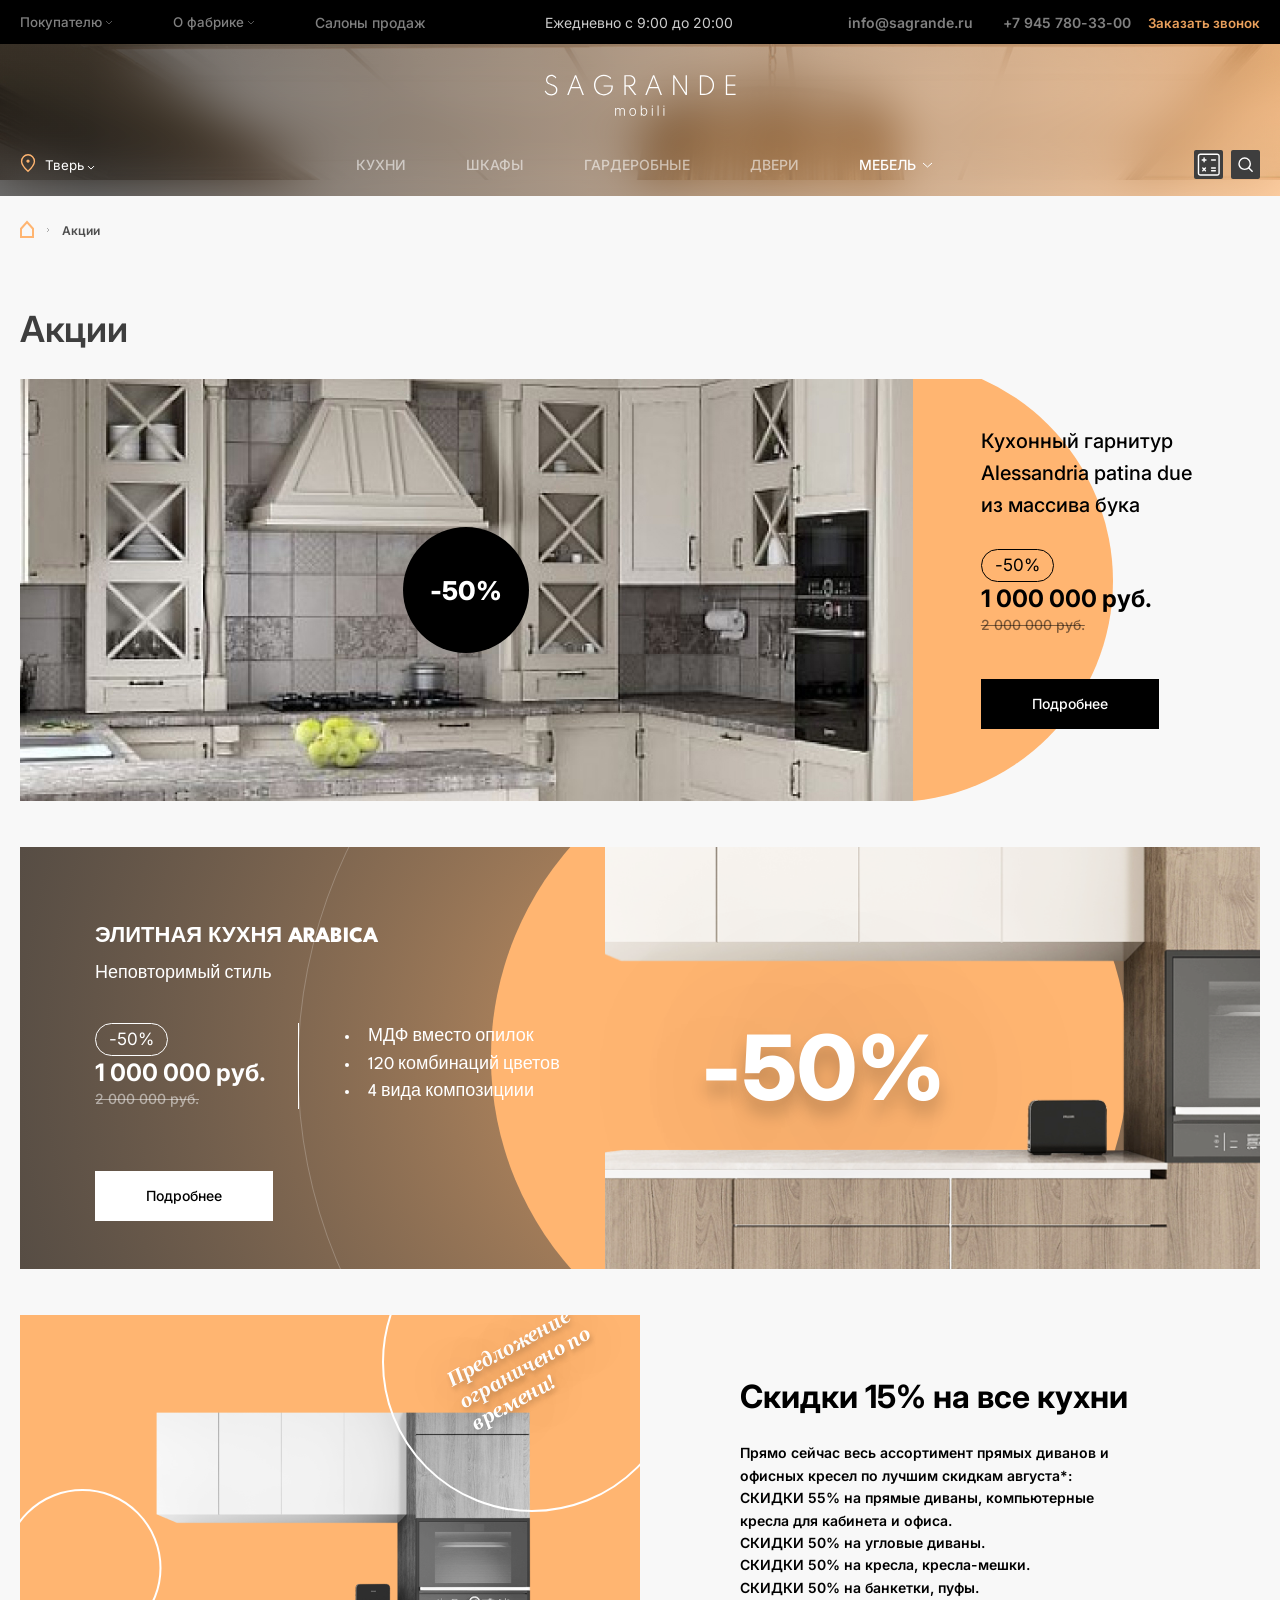
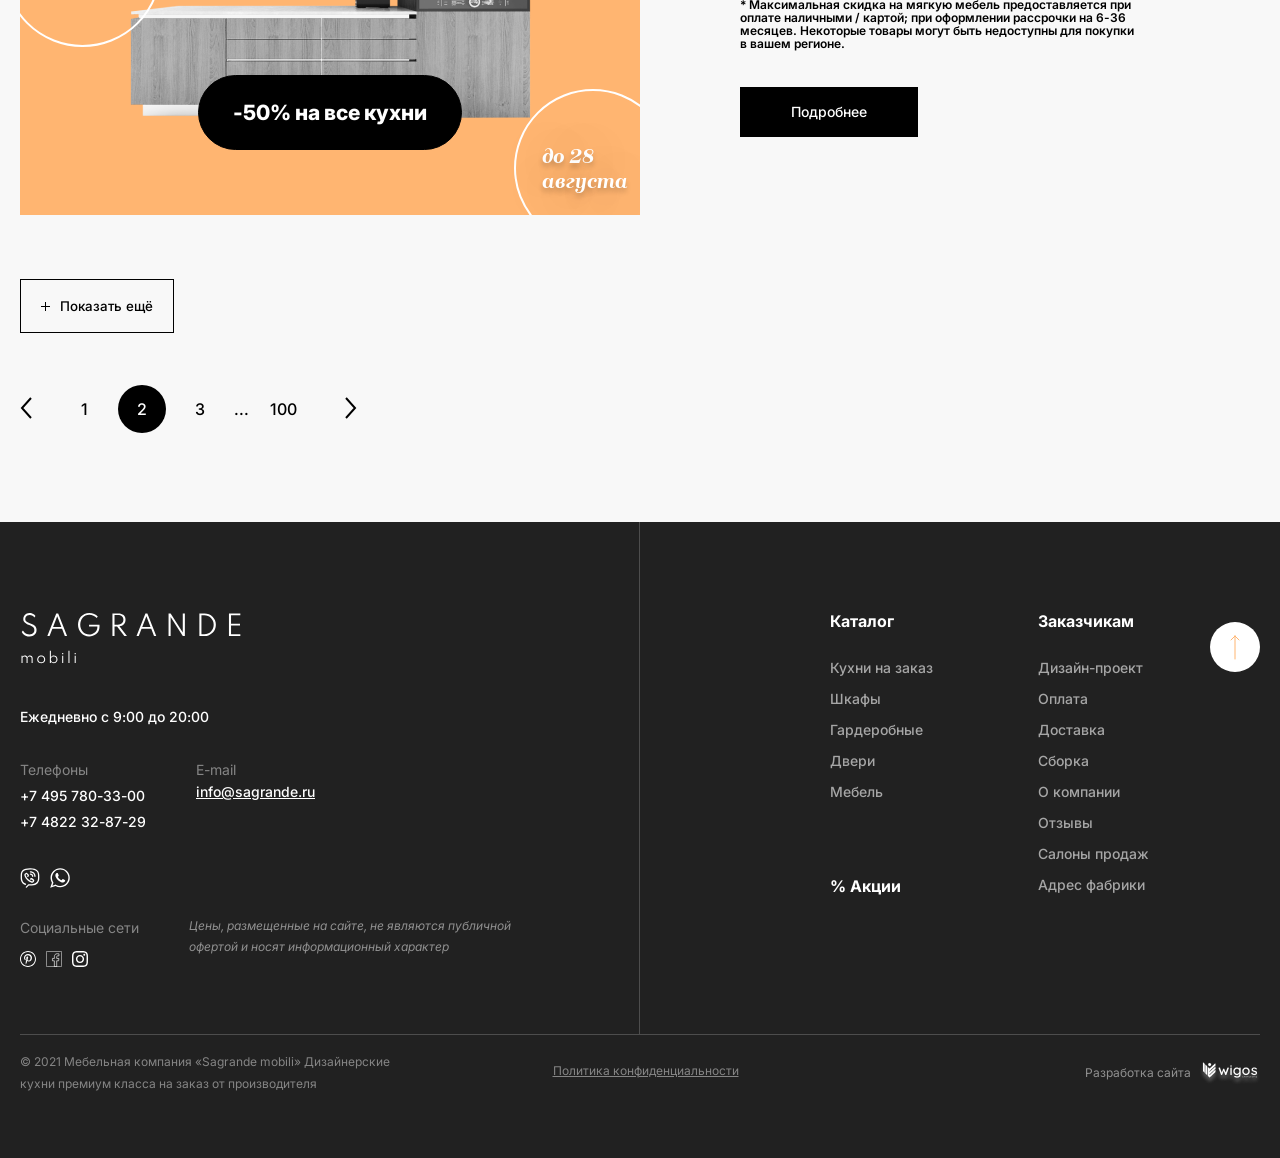
==== actions.html @ b9b2ce68 "32" ====
<!DOCTYPE html>
<html lang="ru">
  <head>
    <meta charset="UTF-8">
    <meta name="viewport" content="width=device-width, initial-scale=1, minimum-scale=1, maximum-scale=1">
    <title>Акции</title>
    <link rel="stylesheet" href="css/main.min.css">
    <link rel="stylesheet" href="css/libs.min.css">
  </head>
  <body>
    <header class="header header_small">
      <div class="header__top">
        <div class="container">
          <div class="header__top_left">
            <div class="drop_menu">
              <button class="item" type="button"><span>Покупателю</span><svg width="8" height="5" viewBox="0 0 8 5" fill="none" xmlns="http://www.w3.org/2000/svg">
<path opacity="0.67" d="M1 1L4 4L7 1"/>
</svg>
              </button>
              <div class="drop_menu__list">
                <ul>
                  <li><a href="#">Вызов замерщика</a></li>
                  <li><a href="#">Заказать дизайн проект</a></li>
                  <li><a href="#">Оплата</a></li>
                  <li><a href="#">Доставка</a></li>
                  <li><a href="#">Сборка</a></li>
                  <li><a href="#">Гарантии</a></li>
                  <li><a href="#">Вопросы и ответы</a></li>
                  <li><a href="#">Полезные статьи</a></li>
                </ul>
              </div>
            </div>
            <div class="drop_menu">
              <button class="item" type="button"><span>О фабрике</span><svg width="8" height="5" viewBox="0 0 8 5" fill="none" xmlns="http://www.w3.org/2000/svg">
<path opacity="0.67" d="M1 1L4 4L7 1"/>
</svg>
              </button>
              <div class="drop_menu__list">
                <ul>
                  <li><a href="#">О нас</a></li>
                  <li><a href="#">Производство</a></li>
                  <li><a href="#">Наши работы</a></li>
                  <li><a href="#">Отзывы</a></li>
                  <li><a href="#">Сотрудничество</a></li>
                  <li><a href="#">Партнеры</a></li>
                  <li><a href="#">Контакты фабрики</a></li>
                </ul>
              </div>
            </div><a class="item" href="#"><span>Салоны продаж</span></a>
          </div>
          <div class="header__top_center"><span>Ежедневно с 9:00 до 20:00</span></div>
          <div class="header__top_right"><a class="item" href="mailto:info@sagrande.ru"><span>info@sagrande.ru</span></a><a class="item" href="tel:79457803300"> <span>+7 945 780-33-00</span></a>
            <button class="item item_modal modal_call_active" type="button"><span>Заказать звонок</span></button>
          </div>
        </div>
      </div>
      <div class="header__bottom">
        <div class="container"><a class="header__bottom_logo" href="#"><img src="./img/logo_text.svg" alt="logo"></a>
          <div class="header__bottom_links">
            <button class="locale_select" type="button">
              <div class="icon"><svg width="16" height="19" viewBox="0 0 16 19" fill="none" xmlns="http://www.w3.org/2000/svg">
<path d="M14.4167 7.40225C14.4167 11.0682 8.00004 17.3576 8.00004 17.3576C8.00004 17.3576 1.58337 11.0682 1.58337 7.40225C1.58337 3.73722 4.45621 0.765381 8.00004 0.765381C11.5439 0.765381 14.4167 3.73722 14.4167 7.40225Z" stroke="#FFB571" stroke-width="1.375"/>
<path d="M8.00004 8.13966C8.24316 8.13966 8.47631 8.04254 8.64822 7.86967C8.82013 7.6968 8.91671 7.46234 8.91671 7.21787C8.91671 6.9734 8.82013 6.73894 8.64822 6.56607C8.47631 6.3932 8.24316 6.29608 8.00004 6.29608C7.75693 6.29608 7.52377 6.3932 7.35186 6.56607C7.17995 6.73894 7.08337 6.9734 7.08337 7.21787C7.08337 7.46234 7.17995 7.6968 7.35186 7.86967C7.52377 8.04254 7.75693 8.13966 8.00004 8.13966Z" fill="#FFB571" stroke="#FFB571" stroke-width="1.375" stroke-linecap="round" stroke-linejoin="round"/>
</svg>
              </div>
              <div class="text">Тверь</div>
              <div class="arrow">
                 <svg width="8" height="5" viewBox="0 0 8 5" fill="none" xmlns="http://www.w3.org/2000/svg">
<path d="M1 1.06702L4 4.08378L7 1.06702" stroke="white"/>
</svg>
              </div>
            </button>
            <nav class="header__nav">
              <ul>
                <li><a href="#">Кухни</a></li>
                <li><a href="#">Шкафы</a></li>
                <li><a href="#">Гардеробные</a></li>
                <li><a href="#">Двери</a></li>
                <li><a class="header__nav_drop" href="#">
                    Мебель<svg width="11" height="6" viewBox="0 0 11 6" fill="none" xmlns="http://www.w3.org/2000/svg">
<path d="M10 5L5.5 1L1 5" stroke="white"/>
</svg></a></li>
              </ul>
            </nav>
            <div class="right">
              <button class="item" type="button"><svg width="23" height="23" viewBox="0 0 23 23" fill="none" xmlns="http://www.w3.org/2000/svg">
<path d="M1.47534 20.1314V3.17258C1.47534 2.67283 1.67276 2.19355 2.02418 1.84017C2.37559 1.48679 2.85221 1.28827 3.34919 1.28827H20.2138C20.7108 1.28827 21.1874 1.48679 21.5388 1.84017C21.8902 2.19355 22.0877 2.67283 22.0877 3.17258V20.1314C22.0877 20.6312 21.8902 21.1105 21.5388 21.4638C21.1874 21.8172 20.7108 22.0157 20.2138 22.0157H3.34919C2.85221 22.0157 2.37559 21.8172 2.02418 21.4638C1.67276 21.1105 1.47534 20.6312 1.47534 20.1314Z" stroke="white" stroke-width="1.40539"/>
<path d="M14.5922 6.94128H18.3399" stroke="white" stroke-width="1.40539" stroke-linecap="round" stroke-linejoin="round"/>
<path d="M14.5922 14.9495H18.3399" stroke="white" stroke-width="1.40539" stroke-linecap="round" stroke-linejoin="round"/>
<path d="M14.5922 17.776H18.3399" stroke="white" stroke-width="1.40539" stroke-linecap="round" stroke-linejoin="round"/>
<path d="M7.09687 6.94126V8.82558M5.22302 6.94126H7.09687H5.22302ZM8.97072 6.94126H7.09687H8.97072ZM7.09687 6.94126V5.05695V6.94126Z" stroke="white" stroke-width="1.40539" stroke-linecap="round" stroke-linejoin="round"/>
<path d="M7.09678 16.3627L8.42253 17.6949M5.77197 17.6949L7.09678 16.3627L5.77197 17.6949ZM8.42253 15.0305L7.09678 16.3627L8.42253 15.0305ZM7.09678 16.3627L5.77197 15.0305L7.09678 16.3627Z" stroke="white" stroke-width="1.40539" stroke-linecap="round" stroke-linejoin="round"/>
</svg>
              </button>
              <button class="item" type="button"><svg width="15" height="15" viewBox="0 0 15 15" fill="none" xmlns="http://www.w3.org/2000/svg">
<path d="M10.8684 10.9494L14.1477 14.247" stroke="white" stroke-width="1.40539" stroke-linecap="round" stroke-linejoin="round"/>
<path d="M1.03079 6.70989C1.03079 7.45225 1.1762 8.18733 1.45871 8.87318C1.74122 9.55903 2.1553 10.1822 2.6773 10.7071C3.19931 11.2321 3.81903 11.6484 4.50106 11.9325C5.1831 12.2166 5.9141 12.3628 6.65233 12.3628C7.39056 12.3628 8.12157 12.2166 8.8036 11.9325C9.48564 11.6484 10.1054 11.2321 10.6274 10.7071C11.1494 10.1822 11.5635 9.55903 11.846 8.87318C12.1285 8.18733 12.2739 7.45225 12.2739 6.70989C12.2739 5.21064 11.6816 3.77279 10.6274 2.71266C9.57312 1.65252 8.14326 1.05695 6.65233 1.05695C5.16141 1.05695 3.73155 1.65252 2.6773 2.71266C1.62306 3.77279 1.03079 5.21064 1.03079 6.70989V6.70989Z" stroke="white" stroke-width="1.40539" stroke-linecap="round" stroke-linejoin="round"/>
</svg>
              </button>
            </div>
          </div>
        </div>
      </div>
      <div class="header__drop_wrapper">
        <div class="top">
          <div class="container">
            <ul>
              <li><a href="#">Мебель для ванной</a></li>
              <li class="active">
                <button class="header__drop_wrapper__button" type="button">
                  Мебель для офиса<svg width="8" height="5" viewBox="0 0 8 5" fill="none" xmlns="http://www.w3.org/2000/svg">
<path d="M7 1L4 4L1 1"/>
</svg>
                </button>
              </li>
              <li>
                <button class="header__drop_wrapper__button" type="button">
                  Предметы мебели<svg width="8" height="5" viewBox="0 0 8 5" fill="none" xmlns="http://www.w3.org/2000/svg">
<path d="M7 1L4 4L1 1"/>
</svg>
                </button>
              </li>
            </ul>
          </div>
        </div>
        <div class="bottom">
          <div class="container">
            <div class="bottom__tab active"><a class="item" href="#"><img class="lazyload" data-src="./img/drop_menu/2_1.jpg" src="#" alt="image"><span>Кабинеты руководителя</span></a><a class="item" href="#"><img class="lazyload" data-src="./img/drop_menu/2_2.jpg" src="#" alt="image"><span>Столы для переговоров (конференцстолы)</span></a></div>
            <div class="bottom__tab"><a class="item" href="#"><img class="lazyload" data-src="./img/drop_menu/3_1.jpg" src="#" alt="image"><span>Гостиные</span></a><a class="item" href="#"><img class="lazyload" data-src="./img/drop_menu/3_2.jpg" src="#" alt="image"><span>Тумбы из массива</span></a><a class="item" href="#"><img class="lazyload" data-src="./img/drop_menu/3_3.jpg" src="#" alt="image"><span>Бюро из массива</span></a><a class="item" href="#"><img class="lazyload" data-src="./img/drop_menu/3_4.jpg" src="#" alt="image"><span>Столовая группа</span></a><a class="item" href="#"><img class="lazyload" data-src="./img/drop_menu/3_5.jpg" src="#" alt="image"><span>Мебель для спальни</span></a></div>
          </div>
        </div>
      </div>
    </header>
    <div class="breadcrumbs">
      <div class="container"><a href="/"><svg width="14" height="18" viewBox="0 0 14 18" fill="none" xmlns="http://www.w3.org/2000/svg">
<path d="M13 17H1V8.75L7 2L13 8.75V17Z" stroke="#FFB571" stroke-width="2"/>
</svg></a><span>Акции</span></div>
    </div>
    <section class="actions">
      <div class="container">
        <h1 class="title_36">Акции</h1>
        <div class="action_item action_item_first">
          <div class="left"><img class="lazyload" data-src="./img/actions/item1.jpg" src="#" alt="image">
            <div class="left__count">-50%</div>
          </div>
          <div class="right">
            <p>Кухонный гарнитур Alessandria patina due из массива бука</p>
            <div class="right__count">-50%</div>
            <div class="right__price"><b>1 000 000 руб.</b><span>2 000 000 руб.</span></div><a class="button_black" href="#">Подробнее</a>
          </div>
        </div>
        <div class="action_item action_item_center">
          <div class="left">
            <h2 class="title">элитная кухня arabica</h2><span class="subtitle">Неповторимый стиль</span>
            <div class="left__between">
              <div class="flex">
                <div class="flex flex-col">
                  <div class="left__count">-50%</div>
                  <div class="left__price"><b>1 000 000 руб.</b><span>2 000 000 руб.</span></div>
                </div>
                <div class="left__list">
                  <li>МДФ вместо опилок</li>
                  <li>120 комбинаций цветов</li>
                  <li>4 вида композициии</li>
                </div>
              </div><a class="button_white" href="#"><span>Подробнее </span></a>
            </div>
          </div>
          <div class="right"><svg class="right__radio" width="1480" height="422" viewBox="0 0 1480 422" fill="none" xmlns="http://www.w3.org/2000/svg">
<circle opacity="0.8" cx="952.5" cy="210.5" r="1246.5" fill="url(#paint0_radial)"/>
<circle cx="1029.81" cy="210.5" r="318.872" fill="#FFB571"/>
<circle opacity="0.42" cx="1020.14" cy="220.163" r="502.194" stroke="white" stroke-width="0.542373"/>
<defs>
<radialGradient id="paint0_radial" cx="0" cy="0" r="1" gradientUnits="userSpaceOnUse" gradientTransform="translate(952.5 210.5) rotate(90) scale(1246.5)">
<stop stop-color="#FFB571"/>
<stop offset="1" stop-color="#656565" stop-opacity="0"/>
</radialGradient>
</defs>
</svg><img class="lazyload" data-src="./img/actions/item2.png" src="#" alt="image">
            <div class="right__text">-50%</div>
          </div>
        </div>
        <div class="action_item action_item_last">
          <div class="left"><img class="lazyload" data-src="./img/actions/item3.png" src="#" alt="image"><svg class="left__elip1" width="100%" height="100%" viewBox="0 0 125 158" fill="none" xmlns="http://www.w3.org/2000/svg">
<circle cx="46" cy="79" r="78" stroke="white" stroke-width="2"/>
</svg><a class="button_black" href="#"><span>-50% на все кухни</span></a>
            <div class="left__elip2"><span>Предложение ограничено по времени!</span></div>
            <div class="left__elip3"><span>до 28 августа</span></div>
          </div>
          <div class="right">
            <h2 class="title">Скидки 15% на все кухни</h2>
            <ul>
              <li>Прямо сейчас весь ассортимент прямых диванов и офисных кресел по лучшим скидкам августа*:</li>
              <li>СКИДКИ 55% на прямые диваны, компьютерные кресла для кабинета и офиса.</li>
              <li>СКИДКИ 50% на угловые диваны.</li>
              <li>СКИДКИ 50% на кресла, кресла-мешки.</li>
              <li>СКИДКИ 50% на банкетки, пуфы.</li>
              <li> 
                <p>* Максимальная скидка на мягкую мебель предоставляется при оплате наличными / картой; при оформлении рассрочки на 6-36 месяцев. Некоторые товары могут быть недоступны для покупки в вашем регионе.</p>
              </li>
            </ul><a class="button_black" href="#">Подробнее</a>
          </div>
        </div>
        <div class="page_control">
          <button class="page_control_button" type="button"><svg width="9" height="9" viewBox="0 0 9 9" fill="none" xmlns="http://www.w3.org/2000/svg">
<path d="M0 4.5H9"/>
<path d="M4.5 0L4.5 9"/>
</svg><span>Показать ещё</span>
          </button>
          <div class="page_control_page">
            <button class="arrow" type="button"><svg width="12" height="22" viewBox="0 0 12 22" fill="none" xmlns="http://www.w3.org/2000/svg">
<path d="M11 1L2 11L11 21" stroke="black" stroke-width="2"/>
</svg>
            </button><a class="page" href="#">1</a><a class="page active" href="#">2</a><a class="page" href="#">3</a><span class="sep">...</span><a class="page" href="#">100</a>
            <button class="arrow" type="button"><svg width="12" height="22" viewBox="0 0 12 22" fill="none" xmlns="http://www.w3.org/2000/svg">
<path d="M1 21L10 11L0.999999 1" stroke="black" stroke-width="2"/>
</svg>
            </button>
          </div>
        </div>
      </div>
    </section>
    <footer class="footer">
      <div class="container">
        <button class="footer__button_arrow" type="button" onclick="goToScroll()"><svg width="10" height="25" viewBox="0 0 10 25" fill="none" xmlns="http://www.w3.org/2000/svg">
<path d="M5 24V1M5 1L1 5M5 1L9 5" stroke="#FFB571" stroke-linecap="round" stroke-linejoin="round"/>
</svg>
        </button>
        <div class="footer__left"><a class="logo" href="/"><img src="./img/logo_text_left.svg" alt="image"></a><b class="time">Ежедневно с 9:00 до 20:00</b>
          <div class="flex">
            <div class="block_list">
              <div class="block_list__title">Телефоны</div><a class="block_list__phone" href="#">+7 495 780-33-00</a><a class="block_list__phone" href="#">+7 4822 32-87-29</a>
            </div>
            <div class="block_list">
              <div class="block_list__title">E-mail</div><a class="block_list__mail" href="#">info@sagrande.ru</a>
            </div>
          </div>
          <div class="flex">
            <div class="block_list">
              <div class="block_list__social"><a href="#"><svg width="20" height="20" viewBox="0 0 20 20" fill="none" xmlns="http://www.w3.org/2000/svg">
<path d="M17.434 2.39178C15.884 0.873782 13.38 0.137782 9.98796 0.203782C6.56796 0.271782 4.28196 0.871782 2.79396 2.09378C1.35396 3.27578 0.68396 5.00378 0.68396 7.53378V10.1158C0.68396 13.1018 2.28396 16.3858 5.34196 16.8818C5.69596 16.9398 6.02796 16.6998 6.08596 16.3458C6.14396 15.9918 5.90396 15.6598 5.54996 15.6018C3.22996 15.2258 1.97796 12.4938 1.97796 10.1138V7.53178C1.97796 3.90378 3.32196 1.62978 10.012 1.49778C13.046 1.43778 15.234 2.04978 16.526 3.31578C17.532 4.30178 18.022 5.68178 18.022 7.53178V10.1138C18.022 14.0238 16.268 15.7478 11.766 16.2558H8.57596C8.40396 16.2558 8.23996 16.3238 8.11796 16.4458L5.86796 18.6938C5.61596 18.9458 5.61596 19.3578 5.86796 19.6098C5.99396 19.7358 6.15996 19.7998 6.32596 19.7998C6.49196 19.7998 6.65796 19.7358 6.78396 19.6098L8.84396 17.5498H11.804C11.828 17.5498 11.852 17.5478 11.876 17.5458C14.452 17.2598 16.216 16.5898 17.426 15.4358C18.7 14.2238 19.318 12.4818 19.318 10.1118V7.53178C19.318 5.34778 18.684 3.61778 17.434 2.39178Z" fill="white"/>
<path d="M10.404 4.42979C11.448 4.42979 12.428 4.83579 13.166 5.57379C13.904 6.31179 14.31 7.29379 14.31 8.33779C14.31 8.69579 14.6 8.98579 14.958 8.98579C15.316 8.98579 15.606 8.69579 15.606 8.33779C15.606 6.94779 15.064 5.64179 14.082 4.65779C13.1 3.67579 11.794 3.13379 10.404 3.13379C10.046 3.13379 9.75598 3.42379 9.75598 3.78179C9.75598 4.13979 10.046 4.42979 10.404 4.42979Z" fill="white"/>
<path d="M10.404 6.70811C11.302 6.70811 12.034 7.44011 12.034 8.33811C12.034 8.69611 12.324 8.98611 12.682 8.98611C13.04 8.98611 13.33 8.69611 13.33 8.33811C13.33 6.72611 12.018 5.41411 10.404 5.41211C10.046 5.41211 9.75598 5.70211 9.75598 6.06011C9.75598 6.41811 10.046 6.70811 10.404 6.70811Z" fill="white"/>
<path d="M7.49998 7.8181C7.20398 8.0201 7.12998 8.4221 7.32998 8.7181C7.53198 9.0141 7.93398 9.0881 8.22998 8.8881C8.46198 8.7301 9.00597 8.3581 8.96797 7.6141C8.94397 7.1701 8.54198 6.5341 8.20998 6.0801C7.72398 5.4141 7.30398 5.0141 6.96798 4.8901C6.65198 4.7721 6.32398 4.7701 5.98798 4.8821C5.29198 5.1161 4.78798 5.5401 4.52798 6.1061C4.27598 6.6581 4.27998 7.2921 4.54398 7.9401C5.16798 9.4641 6.03798 10.8001 7.13998 11.9161C8.24998 13.0121 9.58597 13.8821 11.112 14.5061C11.442 14.6401 11.77 14.7081 12.084 14.7081C12.386 14.7081 12.676 14.6461 12.946 14.5221C13.512 14.2621 13.936 13.7581 14.17 13.0621C14.282 12.7281 14.28 12.3981 14.164 12.0841C14.038 11.7441 13.638 11.3261 12.974 10.8381C12.52 10.5061 11.884 10.1041 11.438 10.0801C10.696 10.0421 10.324 10.5861 10.166 10.8181C9.96397 11.1141 10.04 11.5161 10.334 11.7181C10.63 11.9201 11.032 11.8441 11.234 11.5501C11.304 11.4461 11.344 11.4001 11.368 11.3801C11.732 11.4961 12.768 12.2581 12.954 12.5501C12.958 12.5681 12.96 12.5981 12.942 12.6481C12.86 12.8901 12.7 13.2081 12.406 13.3441C12.13 13.4701 11.816 13.3921 11.602 13.3061C10.234 12.7481 9.03797 11.9701 8.05598 11.0001C7.07998 10.0121 6.30198 8.8181 5.74398 7.4501C5.65598 7.2361 5.57798 6.9221 5.70598 6.6461C5.84198 6.3521 6.15798 6.1921 6.39998 6.1101C6.45198 6.0921 6.47998 6.0941 6.49998 6.0981C6.79198 6.2841 7.55398 7.3221 7.66998 7.6841C7.64998 7.7061 7.60398 7.7461 7.49998 7.8181Z" fill="white"/>
</svg></a><a href="#"><svg width="20" height="20" viewBox="0 0 20 20" fill="none" xmlns="http://www.w3.org/2000/svg">
<path d="M7.98202 5.54192C7.79602 5.04592 7.58002 5.08192 7.43802 5.07592C7.29402 5.06992 7.17002 5.07392 6.97602 5.07592C6.81202 5.07792 6.54402 5.11992 6.31002 5.35592C6.07602 5.59192 5.41802 6.15792 5.37402 7.35592C5.32802 8.55592 6.16402 9.74592 6.28202 9.91392C6.39802 10.0819 7.87802 12.6799 10.338 13.7499C12.798 14.8179 12.81 14.4919 13.262 14.4699C13.714 14.4459 14.738 13.9339 14.964 13.3739C15.19 12.8119 15.208 12.3239 15.15 12.2199C15.092 12.1159 14.932 12.0479 14.69 11.9179C14.448 11.7859 13.264 11.1519 13.042 11.0619C12.82 10.9719 12.658 10.9259 12.484 11.1639C12.31 11.4019 11.82 11.9319 11.67 12.0899C11.52 12.2479 11.376 12.2619 11.136 12.1299C10.896 11.9999 10.114 11.7119 9.20602 10.8479C8.50002 10.1759 8.03802 9.35792 7.90402 9.10992C7.77002 8.85992 7.90402 8.73392 8.03002 8.61592C8.14402 8.50992 8.28602 8.33992 8.41402 8.20192C8.54202 8.06392 8.58602 7.96392 8.67402 7.80392C8.76202 7.64392 8.72602 7.49992 8.67002 7.37592C8.61402 7.25592 8.16802 6.03792 7.98202 5.54192Z" fill="white"/>
<path d="M10.1781 1.6002C12.3761 1.6002 14.4421 2.4482 15.9961 3.9902C17.5461 5.5282 18.4001 7.57419 18.4001 9.74819C18.4001 11.9222 17.5461 13.9662 15.9961 15.5062C14.4421 17.0482 12.3761 17.8962 10.1781 17.8962C8.78607 17.8962 7.41207 17.5462 6.20007 16.8802L5.67407 16.5922L5.10207 16.7742L2.41407 17.6282L3.26207 15.1282L3.47207 14.5082L3.13207 13.9502C2.36207 12.6862 1.95607 11.2322 1.95607 9.74819C1.95607 7.57419 2.81007 5.5282 4.36007 3.9902C5.91407 2.4482 7.98007 1.6002 10.1781 1.6002ZM10.1781 0.200195C4.86407 0.200195 0.556073 4.4742 0.556073 9.74819C0.556073 11.5522 1.06007 13.2382 1.93607 14.6782L0.200073 19.8002L5.52807 18.1082C6.90607 18.8642 8.49207 19.2962 10.1781 19.2962C15.4921 19.2962 19.8001 15.0202 19.8001 9.74819C19.8001 4.4742 15.4921 0.200195 10.1781 0.200195Z" fill="white"/>
</svg></a></div>
            </div>
          </div>
          <div class="flex">
            <div class="block_list">
              <div class="block_list__title">Социальные сети</div>
              <div class="block_list__social"><a href="#"><svg width="16" height="16" viewBox="0 0 16 16" fill="none" xmlns="http://www.w3.org/2000/svg">
<path d="M6.15 12.975C6.4 12.55 6.775 11.875 6.925 11.325C7 11.025 7.325 9.825 7.325 9.825C7.525 10.225 8.125 10.55 8.75 10.55C10.65 10.55 12 8.8 12 6.625C12 4.55 10.3 3 8.15 3C5.425 3.025 4 4.85 4 6.825C4 7.75 4.5 8.9 5.275 9.275C5.4 9.325 5.45 9.3 5.475 9.2C5.5 9.125 5.6 8.675 5.65 8.475C5.675 8.4 5.65 8.35 5.6 8.3C5.35 7.975 5.125 7.4 5.125 6.875C5.125 5.475 6.175 4.15 7.95 4.15C9.5 4.15 10.575 5.2 10.575 6.7C10.575 8.4 9.725 9.575 8.6 9.575C7.975 9.575 7.525 9.075 7.675 8.45C7.85 7.7 8.2 6.9 8.2 6.35C8.2 5.875 7.95 5.475 7.4 5.475C6.775 5.475 6.275 6.125 6.275 7C6.275 7.55 6.45 7.925 6.45 7.925C6.45 7.925 5.85 10.55 5.75 11.025C5.625 11.575 5.675 12.325 5.725 12.825L5.8 13.5L6.15 12.975Z" fill="white"/>
<path d="M8 16C3.6 16 0 12.4 0 8C0 3.6 3.6 0 8 0C12.4 0 16 3.6 16 8C16 12.4 12.4 16 8 16ZM8 1C4.15 1 1 4.15 1 8C1 11.85 4.15 15 8 15C11.85 15 15 11.85 15 8C15 4.15 11.85 1 8 1Z" fill="white"/>
</svg></a><a href="#"><svg width="16" height="16" viewBox="0 0 16 16" fill="none" xmlns="http://www.w3.org/2000/svg">
<path fill-rule="evenodd" clip-rule="evenodd" d="M10.6781 15.7338V9.78607H12.5989L12.8853 7.46794H10.6781V5.9882C10.6781 5.3178 10.8568 4.86047 11.7832 4.86047L12.9637 4.85887V2.78714C12.7592 2.75834 12.0586 2.69434 11.2429 2.69434C9.54075 2.69434 8.37542 3.77567 8.37542 5.7594V7.46794H6.44849V9.78607H8.37542V15.7338H10.6781Z" stroke="white" stroke-width="0.64"/>
<path fill-rule="evenodd" clip-rule="evenodd" d="M14.6666 15.7333H1.33327C0.744202 15.7333 0.266602 15.2557 0.266602 14.6666V1.33327C0.266602 0.744202 0.744202 0.266602 1.33327 0.266602H14.6666C15.2557 0.266602 15.7333 0.744202 15.7333 1.33327V14.6666C15.7333 15.2557 15.2557 15.7333 14.6666 15.7333Z" stroke="white" stroke-width="0.64" stroke-linejoin="round"/>
</svg></a><a href="#"><svg width="16" height="16" viewBox="0 0 16 16" fill="none" xmlns="http://www.w3.org/2000/svg">
<path d="M7.99998 1.44147C10.1361 1.44147 10.3891 1.4496 11.2327 1.48809C12.0126 1.52369 12.4362 1.65401 12.7182 1.76354C13.0916 1.90867 13.3581 2.08205 13.638 2.36198C13.9179 2.64191 14.0913 2.90844 14.2364 3.28183C14.346 3.56376 14.4763 3.98735 14.5119 4.76731C14.5504 5.61091 14.5585 5.86391 14.5585 8.00002C14.5585 10.1361 14.5504 10.3891 14.5119 11.2327C14.4763 12.0127 14.346 12.4363 14.2364 12.7182C14.0913 13.0916 13.9179 13.3581 13.638 13.638C13.3581 13.918 13.0916 14.0914 12.7182 14.2365C12.4362 14.346 12.0126 14.4763 11.2327 14.5119C10.3892 14.5504 10.1362 14.5586 7.99998 14.5586C5.86375 14.5586 5.61075 14.5504 4.76731 14.5119C3.98732 14.4763 3.56373 14.346 3.28183 14.2365C2.90841 14.0914 2.64188 13.918 2.36195 13.638C2.08202 13.3581 1.90863 13.0916 1.76354 12.7182C1.65398 12.4363 1.52366 12.0127 1.48806 11.2327C1.44957 10.3891 1.44144 10.1361 1.44144 8.00002C1.44144 5.86391 1.44957 5.61091 1.48806 4.76735C1.52366 3.98735 1.65398 3.56376 1.76354 3.28183C1.90863 2.90844 2.08202 2.64191 2.36195 2.36198C2.64188 2.08205 2.90841 1.90867 3.28183 1.76354C3.56373 1.65401 3.98732 1.52369 4.76728 1.48809C5.61088 1.4496 5.86388 1.44147 7.99998 1.44147ZM7.99998 0C5.8273 0 5.5549 0.00920926 4.70161 0.0481422C3.85007 0.0870116 3.26855 0.222229 2.75966 0.420006C2.23359 0.624451 1.78745 0.897997 1.34271 1.34274C0.897966 1.78748 0.624419 2.23363 0.419974 2.7597C0.222197 3.26859 0.0869798 3.8501 0.0481104 4.70164C0.0091775 5.5549 0 5.82733 0 8.00002C0 10.1727 0.0091775 10.4451 0.0481104 11.2984C0.0869798 12.1499 0.222197 12.7314 0.419974 13.2403C0.624419 13.7664 0.897966 14.2125 1.34271 14.6573C1.78745 15.102 2.23359 15.3756 2.75966 15.58C3.26855 15.7778 3.85007 15.913 4.70161 15.9519C5.5549 15.9908 5.8273 16 7.99998 16C10.1727 16 10.4451 15.9908 11.2984 15.9519C12.1499 15.913 12.7314 15.7778 13.2403 15.58C13.7664 15.3756 14.2125 15.102 14.6573 14.6573C15.102 14.2125 15.3755 13.7664 15.58 13.2403C15.7778 12.7314 15.913 12.1499 15.9519 11.2984C15.9908 10.4451 16 10.1727 16 8.00002C16 5.82733 15.9908 5.5549 15.9519 4.70164C15.913 3.8501 15.7778 3.26859 15.58 2.7597C15.3755 2.23363 15.102 1.78748 14.6573 1.34274C14.2125 0.897997 13.7664 0.624451 13.2403 0.420006C12.7314 0.222229 12.1499 0.0870116 11.2984 0.0481422C10.4451 0.00920926 10.1727 0 7.99998 0ZM7.99998 3.89189C5.73114 3.89189 3.89186 5.73117 3.89186 8.00002C3.89186 10.2689 5.73114 12.1081 7.99998 12.1081C10.2688 12.1081 12.1081 10.2689 12.1081 8.00002C12.1081 5.73117 10.2688 3.89189 7.99998 3.89189ZM7.99998 10.6667C6.52723 10.6667 5.3333 9.47277 5.3333 8.00002C5.3333 6.52727 6.52723 5.33333 7.99998 5.33333C9.47273 5.33333 10.6667 6.52727 10.6667 8.00002C10.6667 9.47277 9.47273 10.6667 7.99998 10.6667ZM13.2304 3.72959C13.2304 4.25979 12.8006 4.68961 12.2704 4.68961C11.7402 4.68961 11.3104 4.25979 11.3104 3.72959C11.3104 3.19939 11.7402 2.7696 12.2704 2.7696C12.8006 2.7696 13.2304 3.19939 13.2304 3.72959Z" fill="white"/>
</svg></a></div>
            </div>
            <p class="text">Цены, размещенные на сайте, не являются публичной офертой и носят информационный характер</p>
          </div>
        </div>
        <div class="footer__right">
          <div class="footer__right_list"><a class="top" href="#">Каталог</a>
            <ul>
              <li><a href="#">Кухни на заказ</a></li>
              <li><a href="#">Шкафы</a></li>
              <li><a href="#">Гардеробные</a></li>
              <li><a href="#">Двери</a></li>
              <li><a href="#">Мебель</a></li>
            </ul>
          </div>
          <div class="footer__right_list"><a class="top" href="#">% Акции</a></div>
          <div class="footer__right_list"><a class="top" href="#">Заказчикам</a>
            <ul>
              <li><a href="#">Дизайн-проект</a></li>
              <li><a href="#">Оплата</a></li>
              <li><a href="#">Доставка</a></li>
              <li><a href="#">Сборка</a></li>
              <li><a href="#">О компании</a></li>
              <li><a href="#">Отзывы</a></li>
              <li><a href="#">Салоны продаж</a></li>
              <li><a href="#">Адрес фабрики</a></li>
            </ul>
          </div>
        </div>
        <div class="footer__bottom">
          <p class="text">© 2021 Мебельная компания «Sagrande mobili» Дизайнерские кухни премиум класса на заказ от производителя</p><a class="link" href="#">Политика конфиденциальности</a>
          <div class="footer__bottom_right"><a href="#">Разработка сайта <img class="lazyload" data-src="./img/wigos.png" src="#" alt="image"></a></div>
        </div>
      </div>
    </footer>
    <div class="modal_content modal_change_city" id="modal_change_locale">
      <div class="modal_content__wrap" data-simplebar>
        <div class="modal_content__header"><b class="title">Ваш город</b>
          <button class="modal_close" type="button"><svg width="15" height="15" viewBox="0 0 15 15" fill="none" xmlns="http://www.w3.org/2000/svg">
<path d="M1 1L14 14" stroke="black"/>
<path d="M14 1L1 14" stroke="black"/>
</svg>
          </button>
        </div>
        <div class="modal_content__box" data-simplebar>
          <div class="smart_menu__header-locale"><svg width="16" height="19" viewBox="0 0 16 19" fill="none" xmlns="http://www.w3.org/2000/svg">
<path d="M14.4166 7.40225C14.4166 11.0682 7.99992 17.3576 7.99992 17.3576C7.99992 17.3576 1.58325 11.0682 1.58325 7.40225C1.58325 3.73722 4.45609 0.765381 7.99992 0.765381C11.5438 0.765381 14.4166 3.73722 14.4166 7.40225Z" stroke="#FFB571" stroke-width="1.375"/>
<path d="M7.99992 8.13972C8.24303 8.13972 8.47619 8.0426 8.6481 7.86973C8.82001 7.69686 8.91658 7.4624 8.91658 7.21793C8.91658 6.97346 8.82001 6.739 8.6481 6.56613C8.47619 6.39326 8.24303 6.29614 7.99992 6.29614C7.7568 6.29614 7.52365 6.39326 7.35174 6.56613C7.17983 6.739 7.08325 6.97346 7.08325 7.21793C7.08325 7.4624 7.17983 7.69686 7.35174 7.86973C7.52365 8.0426 7.7568 8.13972 7.99992 8.13972Z" fill="#FFB571" stroke="#FFB571" stroke-width="1.375" stroke-linecap="round" stroke-linejoin="round"/>
</svg><span class="text">Тверь</span>
          </div><b class="title">Выбрать другой город</b>
          <input class="field" type="text" placeholder="Поиск города">
          <div class="list_checked">
            <label class="list_checked__item">
              <input type="radio" name="radio1" checked>
              <div class="check"><svg width="13" height="9" viewBox="0 0 13 9" fill="none" xmlns="http://www.w3.org/2000/svg">
<path d="M1 3L5.5 7.5L12 1" stroke="#FFB571"/>
</svg>
              </div><b>Тверь</b>
            </label>
            <label class="list_checked__item">
              <input type="radio" name="radio1">
              <div class="check"><svg width="13" height="9" viewBox="0 0 13 9" fill="none" xmlns="http://www.w3.org/2000/svg">
<path d="M1 3L5.5 7.5L12 1" stroke="#FFB571"/>
</svg>
              </div><b>Москва</b>
            </label>
            <label class="list_checked__item">
              <input type="radio" name="radio1">
              <div class="check"><svg width="13" height="9" viewBox="0 0 13 9" fill="none" xmlns="http://www.w3.org/2000/svg">
<path d="M1 3L5.5 7.5L12 1" stroke="#FFB571"/>
</svg>
              </div><b>Краснодар</b>
            </label>
            <label class="list_checked__item">
              <input type="radio" name="radio1">
              <div class="check"><svg width="13" height="9" viewBox="0 0 13 9" fill="none" xmlns="http://www.w3.org/2000/svg">
<path d="M1 3L5.5 7.5L12 1" stroke="#FFB571"/>
</svg>
              </div><b>Сочи</b>
            </label>
            <label class="list_checked__item">
              <input type="radio" name="radio1">
              <div class="check"><svg width="13" height="9" viewBox="0 0 13 9" fill="none" xmlns="http://www.w3.org/2000/svg">
<path d="M1 3L5.5 7.5L12 1" stroke="#FFB571"/>
</svg>
              </div><b>Санкт-Петербург</b>
            </label>
            <label class="list_checked__item">
              <input type="radio" name="radio1">
              <div class="check"><svg width="13" height="9" viewBox="0 0 13 9" fill="none" xmlns="http://www.w3.org/2000/svg">
<path d="M1 3L5.5 7.5L12 1" stroke="#FFB571"/>
</svg>
              </div><b>Тверь</b>
            </label>
            <label class="list_checked__item">
              <input type="radio" name="radio1">
              <div class="check"><svg width="13" height="9" viewBox="0 0 13 9" fill="none" xmlns="http://www.w3.org/2000/svg">
<path d="M1 3L5.5 7.5L12 1" stroke="#FFB571"/>
</svg>
              </div><b>Москва</b>
            </label>
            <label class="list_checked__item">
              <input type="radio" name="radio1">
              <div class="check"><svg width="13" height="9" viewBox="0 0 13 9" fill="none" xmlns="http://www.w3.org/2000/svg">
<path d="M1 3L5.5 7.5L12 1" stroke="#FFB571"/>
</svg>
              </div><b>Краснодар</b>
            </label>
            <label class="list_checked__item">
              <input type="radio" name="radio1">
              <div class="check"><svg width="13" height="9" viewBox="0 0 13 9" fill="none" xmlns="http://www.w3.org/2000/svg">
<path d="M1 3L5.5 7.5L12 1" stroke="#FFB571"/>
</svg>
              </div><b>Сочи</b>
            </label>
            <label class="list_checked__item">
              <input type="radio" name="radio1">
              <div class="check"><svg width="13" height="9" viewBox="0 0 13 9" fill="none" xmlns="http://www.w3.org/2000/svg">
<path d="M1 3L5.5 7.5L12 1" stroke="#FFB571"/>
</svg>
              </div><b>Санкт-Петербург</b>
            </label>
          </div>
        </div>
      </div>
    </div>
    <script src="./libs/lazysizes/lazysizes.min.js" defer></script>
    <script src="./libs/imask/imask.js" defer></script>
    <script src="./libs/simplebar/simplebar.min.js" defer></script>
    <script src="./libs/swiper/swiper-bundle.min.js" defer></script>
    <script src="./js/common.js" defer></script>
  </body>
</html>
---- css/main.min.css ----
﻿@import url("https://fonts.googleapis.com/css2?family=Inter:wght@300;400;500;600;700;800&display=swap");@import url("https://fonts.googleapis.com/css2?family=Spartan:wght@100;400;800&display=swap");*,*::after,*::before{-webkit-box-sizing:border-box;box-sizing:border-box}blockquote,body,dd,dl,figcaption,figure,h1,h2,h3,h4,li,ol,p,ul{margin:0}body{scroll-behavior:smooth;text-rendering:optimizeSpeed;overflow-x:hidden}ol,ul{padding:0;list-style:none}a{font-family:inherit;text-decoration:none;color:inherit}img{max-width:100%;height:auto}button{cursor:pointer;border:none}button,input,select,textarea{font-family:inherit}@font-face{font-family:'Brygada1918';src:local("Brygada1918-Regular"),local("Brygada1918-Regular"),url("../fonts/Brygada1918/Brygada1918-Regular.woff2") format("woff2");font-weight:normal;font-style:normal;font-display:swap}@font-face{font-family:'Brygada1918';src:local("Brygada1918-Bold"),local("Brygada1918 Bold"),url("../fonts/Brygada1918/Brygada1918-Bold.woff2") format("woff2");font-weight:bold;font-style:normal;font-display:swap}@font-face{font-family:'Brygada1918';src:local("Brygada1918-Bold"),local("Brygada1918 Bold"),url("../fonts/Brygada1918/Brygada1918-BoldItalic.woff2") format("woff2");font-weight:bold;font-style:italic;font-display:swap}@font-face{font-family:'Brygada1918';src:local("Brygada1918-SemiBold"),local("Brygada1918 SemiBold"),url("../fonts/Brygada1918/Brygada1918-SemiBold.woff2") format("woff2");font-weight:600;font-style:normal;font-display:swap}:root{--container: 1480px;--c-accent: #C87224;--c-accent2: #EAA05C;--c-black-20: rgba(0, 0, 0, .2);--c-black-30: rgba(0, 0, 0, .3);--c-black-40: rgba(0, 0, 0, .4);--c-black-50: rgba(0, 0, 0, .5);--c-black-60: rgba(0, 0, 0, .6);--c-black-70: rgba(0, 0, 0, .7);--c-white-20: rgba(255, 255, 255, .2);--c-white-50: rgba(255,255,255,.5);--c-white-60: rgba(255, 255, 255, .6);--c-white-80: rgba(255, 255, 255, .8);--c-gray-text: #4F4F4F;--c-gray-title: #3E3E3E;--transition: 250ms ease;--fontSpartan: 'Spartan', sans-serif;--fontBrygada: 'Brygada1918', sans-serif}*{outline:none;border:0;margin:0;padding:0}html,body{position:relative;overflow-x:hidden}html{font-size:100%}button{background-color:transparent}a{text-decoration:none}a,button{-webkit-transition:var(--transition);-o-transition:var(--transition);transition:var(--transition)}a *,button *{-webkit-transition:var(--transition);-o-transition:var(--transition);transition:var(--transition)}li{list-style:none}body{position:relative;font-size:14px;font-family:'Inter', sans-serif;overflow-x:hidden;background-color:#F8F8F8}.container{max-width:var(--container);padding-left:20px;padding-right:20px;margin:0 auto}.relative{position:relative}.w-8\/12{-webkit-box-flex:0;-webkit-flex:0 0 66.666667%;-ms-flex:0 0 66.666667%;flex:0 0 66.666667%;max-width:66.666667%}.w-7\/12{-webkit-box-flex:0;-webkit-flex:0 0 58.333333%;-ms-flex:0 0 58.333333%;flex:0 0 58.333333%;max-width:58.333333%}.w-6\/12{-webkit-box-flex:0;-webkit-flex:0 0 50%;-ms-flex:0 0 50%;flex:0 0 50%;max-width:50%}.w-5\/12{-webkit-box-flex:0;-webkit-flex:0 0 41.666667%;-ms-flex:0 0 41.666667%;flex:0 0 41.666667%;max-width:41.666667%}.w-4\/12{-webkit-box-flex:0;-webkit-flex:0 0 33.333333%;-ms-flex:0 0 33.333333%;flex:0 0 33.333333%;max-width:33.333333%}.w-full{width:100%}.h-full{height:100%}.block{display:block}.flex{display:-webkit-box;display:-webkit-flex;display:-ms-flexbox;display:flex}.flex-wrap{-webkit-flex-wrap:wrap;-ms-flex-wrap:wrap;flex-wrap:wrap}.flex-col{-webkit-box-orient:vertical;-webkit-box-direction:normal;-webkit-flex-direction:column;-ms-flex-direction:column;flex-direction:column}.flex-end{-webkit-box-pack:end;-webkit-justify-content:flex-end;-ms-flex-pack:end;justify-content:flex-end}.flex-center{-webkit-box-pack:center;-webkit-justify-content:center;-ms-flex-pack:center;justify-content:center}.flex-between{-webkit-box-pack:justify;-webkit-justify-content:space-between;-ms-flex-pack:justify;justify-content:space-between}.items-center{-webkit-box-align:center !important;-webkit-align-items:center !important;-ms-flex-align:center !important;align-items:center !important}.items-start{-webkit-box-align:start !important;-webkit-align-items:flex-start !important;-ms-flex-align:start !important;align-items:flex-start !important}.items-end{-webkit-box-align:end !important;-webkit-align-items:flex-end !important;-ms-flex-align:end !important;align-items:flex-end !important}.text-center{text-align:center}.text-right{text-align:right}.text-left{text-align:left}.wrapper{margin-bottom:8.125rem}.wrapper .container{display:-webkit-box;display:-webkit-flex;display:-ms-flexbox;display:flex;-webkit-flex-wrap:wrap;-ms-flex-wrap:wrap;flex-wrap:wrap}.wrapper__right{-webkit-box-flex:1;-webkit-flex:1;-ms-flex:1;flex:1;min-width:0;margin-left:5.125rem}.wrapper__right .title_36{margin-bottom:2rem}.wrapper__right_col1{-webkit-box-flex:0;-webkit-flex:0 0 calc(72% - 24px);-ms-flex:0 0 calc(72% - 24px);flex:0 0 calc(72% - 24px);max-width:calc(72% - 24px);margin-right:1.5rem}.wrapper__right_col1.mr-120{-webkit-box-flex:0;-webkit-flex:0 0 calc(72% - 90px);-ms-flex:0 0 calc(72% - 90px);flex:0 0 calc(72% - 90px);max-width:calc(72% - 90px);margin-right:5.625rem}.wrapper__right_col2{-webkit-box-flex:0;-webkit-flex:0 0 28%;-ms-flex:0 0 28%;flex:0 0 28%;max-width:28%}.grid{display:grid;grid-template-columns:calc((100% - var(--container))/2) 2.3fr 7.6fr calc((100% - var(--container))/2)}@media (max-width: 1440px){.grid{grid-template-columns:calc((100% - var(--container))/2) 2.6fr 7.6fr calc((100% - var(--container))/2)}}.grid__left{grid-column:1 / span 2}.grid__right{min-width:0;grid-column-end:span 2}.aside{display:-webkit-box;display:-webkit-flex;display:-ms-flexbox;display:flex;-webkit-box-orient:vertical;-webkit-box-direction:normal;-webkit-flex-direction:column;-ms-flex-direction:column;flex-direction:column;-webkit-box-flex:0;-webkit-flex:0 0 15.1875rem;-ms-flex:0 0 15.1875rem;flex:0 0 15.1875rem;max-width:15.1875rem}.aside__title{margin-bottom:2.875rem;font-size:1.5rem;line-height:160%;font-weight:bold;color:#717171}.aside__sect{display:-webkit-box;display:-webkit-flex;display:-ms-flexbox;display:flex;-webkit-box-orient:vertical;-webkit-box-direction:normal;-webkit-flex-direction:column;-ms-flex-direction:column;flex-direction:column;margin-bottom:2rem}.aside__sect:last-child .aside__sect_title{border-bottom:0}.aside__sect_title{display:-webkit-box;display:-webkit-flex;display:-ms-flexbox;display:flex;-webkit-box-align:center;-webkit-align-items:center;-ms-flex-align:center;align-items:center;-webkit-box-pack:justify;-webkit-justify-content:space-between;-ms-flex-pack:justify;justify-content:space-between;padding-bottom:0.875rem;margin-bottom:1.125rem;border-bottom:0.03125rem solid var(--c-black-40)}.aside__sect_title span{font-weight:bold;color:#303030}.aside__sect_list{display:none}.aside__sect_list ul li{margin-bottom:0.75rem}.aside__sect_list ul li a{color:#484848;line-height:160%}.aside__sect_list ul li a:hover{color:var(--c-accent)}.aside__sect_list ul li a.active{color:var(--c-accent)}.aside__sect.active .aside__sect_title .arrow_accordion{background-color:var(--c-accent)}.aside__sect.active .aside__sect_title .arrow_accordion svg{-webkit-transform:rotate(180deg);-ms-transform:rotate(180deg);transform:rotate(180deg)}.aside__sect.active .aside__sect_list{display:block}.arrow_accordion{width:0.9375rem;height:0.9375rem;border-radius:50%;background-color:black;display:-webkit-box;display:-webkit-flex;display:-ms-flexbox;display:flex;-webkit-box-align:center;-webkit-align-items:center;-ms-flex-align:center;align-items:center;-webkit-box-pack:center;-webkit-justify-content:center;-ms-flex-pack:center;justify-content:center}.breadcrumbs{margin-bottom:3.75rem}.breadcrumbs .container{display:-webkit-box;display:-webkit-flex;display:-ms-flexbox;display:flex;-webkit-box-align:center;-webkit-align-items:center;-ms-flex-align:center;align-items:center}.breadcrumbs a{margin-right:1.75rem;position:relative}.breadcrumbs a::before{content:"";position:absolute;top:0.4375rem;right:-1.25rem;background:url(../img/arrow_left.svg) no-repeat;width:0.5rem;height:0.4375rem}.breadcrumbs span{font-size:0.75rem;font-weight:600;line-height:160%;color:#4E4E4E}.footer{background-color:#212121;padding-bottom:1.875rem}.footer .container{position:relative;display:-webkit-box;display:-webkit-flex;display:-ms-flexbox;display:flex;-webkit-flex-wrap:wrap;-ms-flex-wrap:wrap;flex-wrap:wrap}.footer__button_arrow{position:absolute;top:6.25rem;right:1.25rem;width:3.125rem;height:3.125rem;border-radius:50%;display:-webkit-box;display:-webkit-flex;display:-ms-flexbox;display:flex;-webkit-box-align:center;-webkit-align-items:center;-ms-flex-align:center;align-items:center;-webkit-box-pack:center;-webkit-justify-content:center;-ms-flex-pack:center;justify-content:center;background-color:white}.footer__button_arrow:hover{-webkit-transform:translateY(-10px);-ms-transform:translateY(-10px);transform:translateY(-10px)}.footer__left,.footer__right{padding-top:5.625rem;-webkit-box-flex:0;-webkit-flex:0 0 50%;-ms-flex:0 0 50%;flex:0 0 50%;max-width:50%}.footer__left{padding-bottom:2.5rem;border-right:0.0625rem solid var(--c-white-20);display:-webkit-box;display:-webkit-flex;display:-ms-flexbox;display:flex;-webkit-box-orient:vertical;-webkit-box-direction:normal;-webkit-flex-direction:column;-ms-flex-direction:column;flex-direction:column}.footer__left .logo{margin-bottom:2.375rem;-webkit-align-self:flex-start;-ms-flex-item-align:start;align-self:flex-start}.footer__left .time{margin-bottom:2rem;color:white;font-weight:500}.footer__left .flex{margin-bottom:1.5rem}.footer__left .flex .text{font-size:0.75rem;line-height:180%;font-style:italic;color:var(--c-white-50);max-width:21.625rem}.footer__left .flex .block_list{margin-right:3.125rem}.footer__left .flex .block_list:last-child{margin-right:0}.footer__right{display:-webkit-box;display:-webkit-flex;display:-ms-flexbox;display:flex;-webkit-flex-wrap:wrap;-ms-flex-wrap:wrap;flex-wrap:wrap;-webkit-box-orient:vertical;-webkit-box-direction:normal;-webkit-flex-direction:column;-ms-flex-direction:column;flex-direction:column;margin-left:11.875rem;-webkit-box-flex:0;-webkit-flex:0 0 20.875rem;-ms-flex:0 0 20.875rem;flex:0 0 20.875rem;max-width:20.875rem;height:25.75rem}.footer__right_list{display:-webkit-box;display:-webkit-flex;display:-ms-flexbox;display:flex;-webkit-box-orient:vertical;-webkit-box-direction:normal;-webkit-flex-direction:column;-ms-flex-direction:column;flex-direction:column;margin-right:5.625rem}.footer__right_list:last-child{margin-right:0}.footer__right_list:first-child{margin-bottom:4.8125rem}.footer__right_list .top{font-size:1rem;line-height:120%;font-weight:bold;color:white;margin-bottom:1.75rem}.footer__right_list .top:hover{color:var(--c-accent)}.footer__right_list ul li{margin-bottom:0.875rem}.footer__right_list ul li:last-child{margin-bottom:0}.footer__right_list ul li a{display:block;font-weight:500;line-height:1.0625rem;color:var(--c-white-60)}.footer__right_list ul li a:hover{color:var(--c-accent)}.footer__bottom{border-top:0.0625rem solid var(--c-white-20);-webkit-box-flex:0;-webkit-flex:0 0 100%;-ms-flex:0 0 100%;flex:0 0 100%;max-width:100%;padding-top:1rem;padding-bottom:2.125rem;display:-webkit-box;display:-webkit-flex;display:-ms-flexbox;display:flex;-webkit-box-pack:justify;-webkit-justify-content:space-between;-ms-flex-pack:justify;justify-content:space-between}.footer__bottom .text{-webkit-box-flex:0;-webkit-flex:0 0 24.5625rem;-ms-flex:0 0 24.5625rem;flex:0 0 24.5625rem;max-width:24.5625rem;font-size:0.75rem;line-height:180%;color:rgba(255,255,255,0.45)}.footer__bottom .link{-webkit-box-flex:0;-webkit-flex:0 0 24.5625rem;-ms-flex:0 0 24.5625rem;flex:0 0 24.5625rem;max-width:24.5625rem;font-size:0.75rem;color:rgba(255,255,255,0.45);text-decoration:underline;margin-top:0.75rem}.footer__bottom .link:hover{text-decoration:none}.footer__bottom_right{display:-webkit-box;display:-webkit-flex;display:-ms-flexbox;display:flex;-webkit-box-align:center;-webkit-align-items:center;-ms-flex-align:center;align-items:center}.footer__bottom_right a{font-size:0.75rem;color:var(--c-white-50);display:-webkit-box;display:-webkit-flex;display:-ms-flexbox;display:flex;-webkit-box-align:center;-webkit-align-items:center;-ms-flex-align:center;align-items:center}.footer__bottom_right a img{margin-left:0.4375rem}.message_calc .title_24{margin-bottom:1.6875rem}.message_calc__form{display:-webkit-box;display:-webkit-flex;display:-ms-flexbox;display:flex;height:16.375rem;background:url(../img/bg_message.jpg) no-repeat;background-size:cover}.message_calc__form .left,.message_calc__form .right{-webkit-box-flex:0;-webkit-flex:0 0 50%;-ms-flex:0 0 50%;flex:0 0 50%;max-width:50%}.message_calc__form .left{display:-webkit-box;display:-webkit-flex;display:-ms-flexbox;display:flex;-webkit-box-orient:vertical;-webkit-box-direction:normal;-webkit-flex-direction:column;-ms-flex-direction:column;flex-direction:column;-webkit-box-pack:center;-webkit-justify-content:center;-ms-flex-pack:center;justify-content:center;-webkit-box-align:center;-webkit-align-items:center;-ms-flex-align:center;align-items:center}.message_calc__form .left .title{margin-bottom:2.25rem;font-weight:bold;font-style:italic;font-family:var(--fontBrygada);font-size:1.125rem;line-height:28px;color:white;max-width:29.0625rem}.message_calc__form .left .form_wrap{display:-webkit-box;display:-webkit-flex;display:-ms-flexbox;display:flex;-webkit-box-orient:vertical;-webkit-box-direction:normal;-webkit-flex-direction:column;-ms-flex-direction:column;flex-direction:column}.message_calc__form .left .form_wrap__line{display:-webkit-box;display:-webkit-flex;display:-ms-flexbox;display:flex;margin-bottom:0.75rem}.message_calc__form .left .form_wrap__line:last-child{margin-bottom:0}.message_calc__form .left .form_wrap__line .field{-webkit-box-flex:0;-webkit-flex:0 0 19.125rem;-ms-flex:0 0 19.125rem;flex:0 0 19.125rem;max-width:19.125rem;height:3.375rem;background-color:white;border-radius:0.3125rem;border:0.0625rem solid #FFB571;padding:0 1.25rem;-webkit-box-shadow:0px 4px 25px rgba(0,0,0,0.25);box-shadow:0px 4px 25px rgba(0,0,0,0.25);color:black;font-weight:500;font-size:1rem;margin-right:1.125rem}.message_calc__form .left .form_wrap__line .field::-webkit-input-placeholder{color:black}.message_calc__form .left .form_wrap__line .field:-moz-placeholder{color:black}.message_calc__form .left .form_wrap__line .field::-moz-placeholder{color:black}.message_calc__form .left .form_wrap__line .field:-ms-input-placeholder{color:black}.message_calc__form .left .form_wrap__line .button{height:3.375rem;-webkit-box-shadow:0px 4px 25px rgba(0,0,0,0.25);box-shadow:0px 4px 25px rgba(0,0,0,0.25);border-radius:0.3125rem;background-color:#FFB571;padding:0 1.75rem;display:-webkit-box;display:-webkit-flex;display:-ms-flexbox;display:flex;-webkit-box-align:center;-webkit-align-items:center;-ms-flex-align:center;align-items:center;-webkit-box-pack:center;-webkit-justify-content:center;-ms-flex-pack:center;justify-content:center}.message_calc__form .left .form_wrap__line .button span{color:white;white-space:nowrap;text-transform:lowercase}.message_calc__form .right img{width:100%;height:100%;-o-object-fit:cover;object-fit:cover}.header{height:60.3125rem;width:100%;background:url(../img/header_bg.jpg) no-repeat top center;background-size:cover;margin-bottom:7.0625rem}.header__abs{margin-top:9.375rem;display:-webkit-box;display:-webkit-flex;display:-ms-flexbox;display:flex;-webkit-box-pack:center;-webkit-justify-content:center;-ms-flex-pack:center;justify-content:center}.header__top{height:2.75rem;background-color:black}.header__top .container{height:100%;display:-webkit-box;display:-webkit-flex;display:-ms-flexbox;display:flex;-webkit-box-align:center;-webkit-align-items:center;-ms-flex-align:center;align-items:center;-webkit-flex-wrap:wrap;-ms-flex-wrap:wrap;flex-wrap:wrap;-webkit-box-pack:justify;-webkit-justify-content:space-between;-ms-flex-pack:justify;justify-content:space-between}.header__top_left{display:-webkit-box;display:-webkit-flex;display:-ms-flexbox;display:flex;-webkit-box-align:center;-webkit-align-items:center;-ms-flex-align:center;align-items:center}.header__top_left .drop_menu{position:relative;margin-right:1.875rem}.header__top_left .drop_menu__list{position:absolute;top:2.625rem;left:-0.3125rem;z-index:2;background-color:rgba(255,255,255,0.99);padding:1.5rem;border-radius:0.3125rem;-webkit-box-shadow:0px 4px 5px rgba(0,0,0,0.2),0px 4px 50px rgba(0,0,0,0.4);box-shadow:0px 4px 5px rgba(0,0,0,0.2),0px 4px 50px rgba(0,0,0,0.4);display:none}.header__top_left .drop_menu__list ul{display:-webkit-box;display:-webkit-flex;display:-ms-flexbox;display:flex;-webkit-box-orient:vertical;-webkit-box-direction:normal;-webkit-flex-direction:column;-ms-flex-direction:column;flex-direction:column}.header__top_left .drop_menu__list ul li{margin-bottom:1.625rem}.header__top_left .drop_menu__list ul li:last-child{margin-bottom:0}.header__top_left .drop_menu__list ul li a{white-space:nowrap;color:#5C5C5C;font-weight:500}.header__top_left .drop_menu__list ul li a:hover{color:#212121}.header__top_left .drop_menu.active .item span{color:white}.header__top_left .drop_menu.active .item svg path{stroke:white}.header__top_left .drop_menu.active .drop_menu__list{display:block}.header__top_left .item{display:-webkit-box;display:-webkit-flex;display:-ms-flexbox;display:flex;-webkit-box-align:center;-webkit-align-items:center;-ms-flex-align:center;align-items:center;margin-right:1.875rem}.header__top_left .item:hover span{color:var(--c-white-80)}.header__top_left .item:hover svg path{stroke:var(--c-white-80)}.header__top_left .item:last-child{margin-right:0}.header__top_left .item span{color:var(--c-white-50);font-weight:500;margin-right:0.1875rem}.header__top_left .item svg path{stroke:var(--c-white-50)}.header__top_center span{color:var(--c-white-80)}.header__top_right .item:hover span{color:var(--c-white-80)}.header__top_right .item:hover svg path{stroke:var(--c-white-80)}.header__top_right .item:first-child{margin-right:0.8125rem}.header__top_right .item:nth-child(2){margin-left:0.8125rem;margin-right:0.8125rem}.header__top_right .item:last-child{margin-right:0}.header__top_right .item span{font-weight:600;color:var(--c-white-50)}.header__top_right .item_modal:hover span{color:var(--c-accent)}.header__top_right .item_modal span{color:var(--c-accent2)}.header__bottom{-webkit-backdrop-filter:blur(24px);backdrop-filter:blur(24px);background:-o-linear-gradient(359.95deg, rgba(32,32,32,0.63) 6.86%, rgba(255,181,113,0.63) 99.97%);background:linear-gradient(90.05deg, rgba(32,32,32,0.63) 6.86%, rgba(255,181,113,0.63) 99.97%);padding-bottom:1.0625rem}.header__bottom .container{display:-webkit-box;display:-webkit-flex;display:-ms-flexbox;display:flex;-webkit-box-orient:vertical;-webkit-box-direction:normal;-webkit-flex-direction:column;-ms-flex-direction:column;flex-direction:column;-webkit-box-align:center;-webkit-align-items:center;-ms-flex-align:center;align-items:center}.header__bottom_logo{margin-top:1.875rem;margin-bottom:1.75rem}.header__bottom_links{width:100%;display:-webkit-box;display:-webkit-flex;display:-ms-flexbox;display:flex;-webkit-flex-wrap:wrap;-ms-flex-wrap:wrap;flex-wrap:wrap;-webkit-box-pack:justify;-webkit-justify-content:space-between;-ms-flex-pack:justify;justify-content:space-between}.header__bottom_links .header__nav{display:-webkit-box;display:-webkit-flex;display:-ms-flexbox;display:flex;-webkit-box-align:center;-webkit-align-items:center;-ms-flex-align:center;align-items:center}.header__bottom_links .header__nav ul{display:-webkit-box;display:-webkit-flex;display:-ms-flexbox;display:flex;-webkit-flex-wrap:wrap;-ms-flex-wrap:wrap;flex-wrap:wrap}.header__bottom_links .header__nav ul li{margin-right:3.75rem}.header__bottom_links .header__nav ul li:last-child{margin-right:0}.header__bottom_links .header__nav ul li a{color:rgba(255,255,255,0.56);text-transform:uppercase;font-weight:500}.header__bottom_links .header__nav ul li a:hover{color:white}.header__bottom_links .header__nav_drop{color:white !important;display:-webkit-box;display:-webkit-flex;display:-ms-flexbox;display:flex;-webkit-box-align:center;-webkit-align-items:center;-ms-flex-align:center;align-items:center}.header__bottom_links .header__nav_drop svg{-webkit-transform:rotate(180deg);-ms-transform:rotate(180deg);transform:rotate(180deg);margin-left:0.375rem}.header__bottom_links .header__nav_drop.active svg{-webkit-transform:rotate(0deg);-ms-transform:rotate(0deg);transform:rotate(0deg)}.header__bottom_links .right{display:-webkit-box;display:-webkit-flex;display:-ms-flexbox;display:flex;-webkit-box-align:center;-webkit-align-items:center;-ms-flex-align:center;align-items:center}.header__bottom_links .right .item{background-color:var(--c-gray-title);width:1.8125rem;height:1.8125rem;border-radius:0.125rem;display:-webkit-box;display:-webkit-flex;display:-ms-flexbox;display:flex;-webkit-box-align:center;-webkit-align-items:center;-ms-flex-align:center;align-items:center;-webkit-box-pack:center;-webkit-justify-content:center;-ms-flex-pack:center;justify-content:center;margin-right:0.5rem}.header__bottom_links .right .item:hover{-webkit-transform:translateY(-3px);-ms-transform:translateY(-3px);transform:translateY(-3px)}.header__bottom_links .right .item:last-child{margin-right:0}.header__drop_wrapper{position:absolute;top:11.875rem;left:0;z-index:2;width:100%;background-color:white;display:none}.header__drop_wrapper .top{display:-webkit-box;display:-webkit-flex;display:-ms-flexbox;display:flex;-webkit-box-pack:justify;-webkit-justify-content:space-between;-ms-flex-pack:justify;justify-content:space-between;padding-top:1.25rem;padding-bottom:1.125rem;border-bottom:0.03125rem solid var(--c-black-30)}.header__drop_wrapper .top ul{display:-webkit-box;display:-webkit-flex;display:-ms-flexbox;display:flex;-webkit-flex-wrap:wrap;-ms-flex-wrap:wrap;flex-wrap:wrap}.header__drop_wrapper .top ul li{margin-right:3.625rem}.header__drop_wrapper .top ul li:last-child{margin-right:0}.header__drop_wrapper .top ul li a,.header__drop_wrapper .top ul li button{font-weight:500;color:var(--c-black-50);display:-webkit-box;display:-webkit-flex;display:-ms-flexbox;display:flex;-webkit-box-align:center;-webkit-align-items:center;-ms-flex-align:center;align-items:center}.header__drop_wrapper .top ul li a:hover,.header__drop_wrapper .top ul li button:hover{color:black}.header__drop_wrapper .top ul li a:hover svg path,.header__drop_wrapper .top ul li button:hover svg path{stroke:black}.header__drop_wrapper .top ul li a svg,.header__drop_wrapper .top ul li button svg{margin-left:0.5rem}.header__drop_wrapper .top ul li a svg path,.header__drop_wrapper .top ul li button svg path{stroke:var(--c-black-50)}.header__drop_wrapper .top ul li.active a,.header__drop_wrapper .top ul li.active button{color:black}.header__drop_wrapper .top ul li.active a svg,.header__drop_wrapper .top ul li.active button svg{-webkit-transform:rotate(180deg);-ms-transform:rotate(180deg);transform:rotate(180deg)}.header__drop_wrapper .top ul li.active a svg path,.header__drop_wrapper .top ul li.active button svg path{stroke:black}.header__drop_wrapper .bottom__tab{-webkit-flex-wrap:wrap;-ms-flex-wrap:wrap;flex-wrap:wrap;-webkit-box-pack:center;-webkit-justify-content:center;-ms-flex-pack:center;justify-content:center;display:none}.header__drop_wrapper .bottom__tab .item{padding:2.5rem;border-right:0.03125rem solid var(--c-black-30);display:-webkit-box;display:-webkit-flex;display:-ms-flexbox;display:flex;-webkit-box-orient:vertical;-webkit-box-direction:normal;-webkit-flex-direction:column;-ms-flex-direction:column;flex-direction:column;-webkit-box-align:center;-webkit-align-items:center;-ms-flex-align:center;align-items:center;-webkit-box-flex:0;-webkit-flex:0 0 16.875rem;-ms-flex:0 0 16.875rem;flex:0 0 16.875rem;height:18.75rem}@media (max-width: 1440px){.header__drop_wrapper .bottom__tab .item{-webkit-box-flex:0;-webkit-flex:0 0 15rem;-ms-flex:0 0 15rem;flex:0 0 15rem;height:16.875rem}}.header__drop_wrapper .bottom__tab .item:last-child{border-right:0}.header__drop_wrapper .bottom__tab .item img{width:12rem;height:12rem;margin-bottom:0.9375rem}@media (max-width: 1440px){.header__drop_wrapper .bottom__tab .item img{width:10.125rem;height:10.125rem}}.header__drop_wrapper .bottom__tab .item span{font-size:0.75rem;line-height:140%;text-align:center}.header__drop_wrapper .bottom__tab.active{display:-webkit-box;display:-webkit-flex;display:-ms-flexbox;display:flex}.header__drop_wrapper.active{display:block}.header.header_small{height:11.25rem;background:url(../img/header_bg_mini.jpg) no-repeat top center;background-size:cover;margin-bottom:2.5rem}.modal_content{position:fixed;top:0;left:0;width:100%;height:100%;background-color:var(--c-black-20);z-index:50;display:none}@media (min-width: 768px){.modal_content{-webkit-box-align:center;-webkit-align-items:center;-ms-flex-align:center;align-items:center;-webkit-box-pack:center;-webkit-justify-content:center;-ms-flex-pack:center;justify-content:center}}.modal_content .aside{display:block;-webkit-box-flex:0;-webkit-flex:0 0 100%;-ms-flex:0 0 100%;flex:0 0 100%;max-width:100%;margin-right:0}.modal_content .aside .aside__item-header{padding:1.25rem 0}.modal_content__sect-header{display:-webkit-box;display:-webkit-flex;display:-ms-flexbox;display:flex;-webkit-flex-wrap:wrap;-ms-flex-wrap:wrap;flex-wrap:wrap;-webkit-box-pack:justify;-webkit-justify-content:space-between;-ms-flex-pack:justify;justify-content:space-between;margin:0.875rem;padding:1.25rem 0.875rem;border-radius:0.3125rem;background-color:white}.modal_content__sect-header b{font-weight:600;font-size:1rem}.modal_content__bg{background-color:white;height:100%;padding:1.125rem 0.875rem 1.5625rem 0.875rem;overflow-y:auto}.modal_content__bg .modal_content__header{padding-bottom:0.875rem;border-bottom:0.03125rem solid var(--c-black-20)}.modal_content__bg .modal_content__header .title{font-size:1rem}.modal_content__bg .modal_content__header .modal_close{position:absolute;top:0.5rem;right:0.5rem}.modal_content__wrap{background-color:white;-webkit-box-shadow:0px 4px 25px rgba(0,0,0,0.25),0px 4px 4px rgba(0,0,0,0.25);box-shadow:0px 4px 25px rgba(0,0,0,0.25),0px 4px 4px rgba(0,0,0,0.25);border-radius:0.3125rem;margin:0.875rem;padding:0.875rem 0.625rem}@media (min-width: 768px){.modal_content__wrap{width:23.75rem;margin-top:2.5rem}}.modal_content__header{display:-webkit-box;display:-webkit-flex;display:-ms-flexbox;display:flex;-webkit-box-align:center;-webkit-align-items:center;-ms-flex-align:center;align-items:center;-webkit-box-pack:justify;-webkit-justify-content:space-between;-ms-flex-pack:justify;justify-content:space-between;margin-bottom:0.9375rem}.modal_content__header .title{font-weight:bold}.modal_content__box .field{margin-bottom:0.875rem;height:2.625rem;border-radius:0.3125rem;width:100%;border:0.0625rem solid var(--c-black-20);padding:0 1.25rem;font-size:0.625rem;font-weight:500;color:rgba(33,33,33,0.5)}.modal_content__box .field::-webkit-input-placeholder{color:rgba(33,33,33,0.5)}.modal_content__box .field:-moz-placeholder{color:rgba(33,33,33,0.5)}.modal_content__box .field::-moz-placeholder{color:rgba(33,33,33,0.5)}.modal_content__box .field:-ms-input-placeholder{color:rgba(33,33,33,0.5)}.modal_content__box .title{font-weight:bold;margin-bottom:0.875rem;display:block}.modal_content__box_form{margin-top:2rem}.modal_content__box_form .field{height:3.375rem;border:0.0625rem solid #FFB571;margin-bottom:1rem;font-size:1rem;font-weight:500;line-height:160%;color:black}.modal_content__box_form .field::-webkit-input-placeholder{color:black}.modal_content__box_form .field:-moz-placeholder{color:black}.modal_content__box_form .field::-moz-placeholder{color:black}.modal_content__box_form .field:-ms-input-placeholder{color:black}.modal_content__box_form .button{height:3.375rem;background-color:#FFB571;display:-webkit-box;display:-webkit-flex;display:-ms-flexbox;display:flex;-webkit-box-align:center;-webkit-align-items:center;-ms-flex-align:center;align-items:center;padding:0 1.75rem;margin-bottom:1rem}.modal_content__box_form .button span{font-weight:500;color:white}.modal_content__box_form .field_checked{-webkit-box-align:start;-webkit-align-items:flex-start;-ms-flex-align:start;align-items:flex-start}.modal_content__box_form .field_checked .check{margin-top:0.1875rem;border-color:rgba(0,0,0,0.8)}.modal_content__box_form .field_checked .text{color:rgba(0,0,0,0.8);white-space:normal}.modal_content__favorites{display:-webkit-box;display:-webkit-flex;display:-ms-flexbox;display:flex;-webkit-box-orient:vertical;-webkit-box-direction:normal;-webkit-flex-direction:column;-ms-flex-direction:column;flex-direction:column;overflow-y:auto}.modal_content__favorites .item{display:-webkit-box;display:-webkit-flex;display:-ms-flexbox;display:flex;-webkit-flex-wrap:wrap;-ms-flex-wrap:wrap;flex-wrap:wrap;border:0.03125rem solid var(--c-black-20);padding:0.5rem 0.375rem;border-radius:0.3125rem;margin-bottom:0.625rem;-webkit-transition:all 250ms ease;-o-transition:all 250ms ease;transition:all 250ms ease}.modal_content__favorites .item:last-child{margin-bottom:0}.modal_content__favorites .item:hover{border-color:transparent;-webkit-box-shadow:0px 4px 25px rgba(0,0,0,0.25),0px 4px 4px rgba(0,0,0,0.25);box-shadow:0px 4px 25px rgba(0,0,0,0.25),0px 4px 4px rgba(0,0,0,0.25)}.modal_content__favorites .item:hover .bottom a{opacity:1}.modal_content__favorites .item:hover .bottom .favorite_trash{opacity:1}.modal_content__favorites .item__left{-webkit-box-flex:0;-webkit-flex:0 0 5.125rem;-ms-flex:0 0 5.125rem;flex:0 0 5.125rem;height:4rem;border-radius:0.3125rem;margin-right:1rem;overflow:hidden}.modal_content__favorites .item__left img{width:100%;height:100%;-o-object-fit:cover;object-fit:cover}.modal_content__favorites .item__right{-webkit-box-flex:1;-webkit-flex:1;-ms-flex:1;flex:1;display:-webkit-box;display:-webkit-flex;display:-ms-flexbox;display:flex;-webkit-box-orient:vertical;-webkit-box-direction:normal;-webkit-flex-direction:column;-ms-flex-direction:column;flex-direction:column}.modal_content__favorites .item__right .top{display:-webkit-box;display:-webkit-flex;display:-ms-flexbox;display:flex;-webkit-box-orient:vertical;-webkit-box-direction:normal;-webkit-flex-direction:column;-ms-flex-direction:column;flex-direction:column}.modal_content__favorites .item__right .top b{font-weight:600;font-size:0.625rem;margin-bottom:0.125rem}.modal_content__favorites .item__right .top span{font-size:0.5rem}.modal_content__favorites .item__right .bottom{margin-top:auto;display:-webkit-box;display:-webkit-flex;display:-ms-flexbox;display:flex;-webkit-flex-wrap:wrap;-ms-flex-wrap:wrap;flex-wrap:wrap;-webkit-box-align:center;-webkit-align-items:center;-ms-flex-align:center;align-items:center;-webkit-box-pack:justify;-webkit-justify-content:space-between;-ms-flex-pack:justify;justify-content:space-between}.modal_content__favorites .item__right .bottom a{font-size:0.5rem;color:var(--c-black-50);text-decoration:underline;opacity:0}.modal_content__favorites .item__right .bottom .favorite_trash{-webkit-transition:all 250ms ease;-o-transition:all 250ms ease;transition:all 250ms ease;opacity:.4}.modal_content.active{display:-webkit-box;display:-webkit-flex;display:-ms-flexbox;display:flex}.modal_change_city .simplebar-scrollbar:before{opacity:1 !important;left:-3px;background-color:#848484}.modal_change_city .simplebar-track{right:0.25rem;margin:1.25rem 0}.modal_change_city .simplebar-track.simplebar-vertical{width:0.25rem;background-color:rgba(196,196,196,0.2)}.modal_change_city .modal_content__wrap{height:28.125rem}.modal_change_city .smart_menu__header-locale{margin-bottom:3.75rem;display:-webkit-box;display:-webkit-flex;display:-ms-flexbox;display:flex;-webkit-box-align:center;-webkit-align-items:center;-ms-flex-align:center;align-items:center}.modal_change_city .smart_menu__header-locale svg{margin-right:0.375rem}.modal_change_city .smart_menu__header-locale .text{font-weight:500;color:#212121}.modal_change_city .list_checked{display:-webkit-box;display:-webkit-flex;display:-ms-flexbox;display:flex;-webkit-box-orient:vertical;-webkit-box-direction:normal;-webkit-flex-direction:column;-ms-flex-direction:column;flex-direction:column}.modal_change_city .list_checked__item{position:relative;height:2.5rem;padding:0 1.25rem;display:-webkit-box;display:-webkit-flex;display:-ms-flexbox;display:flex;-webkit-box-align:center;-webkit-align-items:center;-ms-flex-align:center;align-items:center;-webkit-box-orient:horizontal;-webkit-box-direction:reverse;-webkit-flex-direction:row-reverse;-ms-flex-direction:row-reverse;flex-direction:row-reverse;-webkit-box-pack:justify;-webkit-justify-content:space-between;-ms-flex-pack:justify;justify-content:space-between;border-radius:0.3125rem}.modal_change_city .list_checked__item input{display:none}.modal_change_city .list_checked__item input:checked ~ .check{opacity:1}.modal_change_city .list_checked__item input:checked ~ .check::before{content:"";position:absolute;top:0;left:0;width:100%;height:100%;background-color:rgba(225,225,225,0.2)}.modal_change_city .list_checked__item .check{-webkit-transition:all 250ms ease;-o-transition:all 250ms ease;transition:all 250ms ease;opacity:0}.modal_change_city .list_checked__item .check i{font-size:0.75rem}.modal_change_city .list_checked__item b{font-weight:500;color:#212121}@media (min-width: 768px){.modal_static .modal_content__wrap{padding:2rem 2.5rem}}@media (min-width: 768px){.modal_static .modal_content__header .title{font-size:1.5rem}}.product_item{position:relative;display:-webkit-box;display:-webkit-flex;display:-ms-flexbox;display:flex;-webkit-box-orient:vertical;-webkit-box-direction:normal;-webkit-flex-direction:column;-ms-flex-direction:column;flex-direction:column}.product_item:hover{z-index:3}.product_item:hover::before{display:block}.product_item:hover .product_item__button{display:-webkit-box;display:-webkit-flex;display:-ms-flexbox;display:flex}.product_item::before{content:"";position:absolute;top:-1.25rem;left:-1rem;width:calc(100% + 32px);height:calc(100% + 100px);border-radius:0.3125rem;background-color:#F8F8F8;-webkit-box-shadow:0px 4px 5px rgba(0,0,0,0.2),0px 4px 50px rgba(0,0,0,0.4);box-shadow:0px 4px 5px rgba(0,0,0,0.2),0px 4px 50px rgba(0,0,0,0.4);z-index:-1;display:none;-webkit-transition:var(--transition);-o-transition:var(--transition);transition:var(--transition)}.product_item__slider{position:relative !important;margin:0 !important;padding:0 !important}.product_item__slider .swiper-slide{height:24.5rem}.product_item__slider .swiper-nav{position:absolute;top:50%;margin-top:-1.25rem;z-index:2;width:100%;display:-webkit-box;display:-webkit-flex;display:-ms-flexbox;display:flex;-webkit-box-pack:justify;-webkit-justify-content:space-between;-ms-flex-pack:justify;justify-content:space-between}.product_item__slider .swiper-nav button{width:2.8125rem;height:3.75rem;display:-webkit-box;display:-webkit-flex;display:-ms-flexbox;display:flex;-webkit-box-align:center;-webkit-align-items:center;-ms-flex-align:center;align-items:center;-webkit-box-pack:center;-webkit-justify-content:center;-ms-flex-pack:center;justify-content:center;background-color:rgba(255,255,255,0.34)}.product_item__slider .swiper-nav button:hover{background-color:rgba(255,255,255,0.65)}.product_item__image{position:relative;z-index:2;height:24.5rem;overflow:hidden;margin-bottom:1.75rem}.product_item__image img{width:100%;height:100%;-o-object-fit:cover;object-fit:cover}.product_item__title{position:relative;z-index:2;margin-bottom:0.4375rem;font-weight:600;font-family:var(--fontBrygada);color:var(--c-accent);font-size:1.25rem;letter-spacing:0.075rem;text-transform:uppercase}.product_item__subtitle{position:relative;z-index:2;font-size:1.125rem;color:#545454;margin-bottom:2.0625rem}.product_item__list{position:relative;z-index:2;padding:1.25rem 0;margin-bottom:1.75rem;border-top:0.03125rem solid var(--c-black-40);border-bottom:0.03125rem solid var(--c-black-40)}.product_item__list ul{display:-webkit-box;display:-webkit-flex;display:-ms-flexbox;display:flex;-webkit-box-orient:vertical;-webkit-box-direction:normal;-webkit-flex-direction:column;-ms-flex-direction:column;flex-direction:column}.product_item__list ul li{margin-bottom:0.75rem;color:#6F6F6F;line-height:156%;font-weight:600}.product_item__list ul li:last-child{margin-bottom:0}.product_item__button{position:absolute;bottom:-3.125rem;z-index:2;left:0;-webkit-flex-wrap:wrap;-ms-flex-wrap:wrap;flex-wrap:wrap;display:none}.review_item{display:-webkit-box;display:-webkit-flex;display:-ms-flexbox;display:flex;-webkit-flex-wrap:wrap;-ms-flex-wrap:wrap;flex-wrap:wrap;padding:3.125rem 8.25rem 2rem 3.75rem;background-color:white;border-radius:0.3125rem;-webkit-transition:var(--transition);-o-transition:var(--transition);transition:var(--transition);margin-bottom:1.5rem}.review_item *{-webkit-transition:var(--transition);-o-transition:var(--transition);transition:var(--transition)}.review_item:hover{background-color:#3E3E3E}.review_item:hover .text{color:white}.review_item:hover .username{color:rgba(255,255,255,0.4)}.review_item__left{margin-right:2.875rem}.review_item__right{-webkit-box-flex:0;-webkit-flex:0 0 32.9375rem;-ms-flex:0 0 32.9375rem;flex:0 0 32.9375rem;max-width:32.9375rem}.review_item__right .text{font-size:1.125rem;font-style:italic;line-height:160%;font-family:var(--fontBrygada);color:#212121}.review_item__right .text:not(:nth-child(1)){margin-top:2.375rem}.review_item__right .username{margin-top:1.25rem;color:rgba(33,33,33,0.4);line-height:160%;display:block}.review_control{display:-webkit-box;display:-webkit-flex;display:-ms-flexbox;display:flex;-webkit-box-orient:vertical;-webkit-box-direction:normal;-webkit-flex-direction:column;-ms-flex-direction:column;flex-direction:column;margin-top:4rem}.review_control_button{-webkit-align-self:flex-start;-ms-flex-item-align:start;align-self:flex-start;margin-bottom:4rem;height:3.375rem;display:-webkit-box;display:-webkit-flex;display:-ms-flexbox;display:flex;-webkit-box-align:center;-webkit-align-items:center;-ms-flex-align:center;align-items:center;border:0.0625rem solid black;padding:0 1.25rem}.review_control_button:hover{background-color:black}.review_control_button:hover svg path{stroke:white}.review_control_button:hover span{color:white}.review_control_button svg path{stroke:black}.review_control_button span{margin-left:0.625rem;font-weight:500}.review_control_page{display:-webkit-box;display:-webkit-flex;display:-ms-flexbox;display:flex;-webkit-box-align:center;-webkit-align-items:center;-ms-flex-align:center;align-items:center;margin-bottom:5.5625rem}.review_control_page .arrow:first-child{margin-right:1.75rem}.review_control_page .arrow:last-child{margin-left:1.75rem}.review_control_page .page{width:3rem;height:3rem;border-radius:50%;display:-webkit-box;display:-webkit-flex;display:-ms-flexbox;display:flex;-webkit-box-align:center;-webkit-align-items:center;-ms-flex-align:center;align-items:center;-webkit-box-pack:center;-webkit-justify-content:center;-ms-flex-pack:center;justify-content:center;background-color:transparent;margin-right:0.625rem;color:black;font-size:1rem;font-weight:500}.review_control_page .page:hover{background-color:black;color:white}.review_control_page .page:last-child{margin-right:0}.review_control_page .page.active{background-color:black;color:white}.review_control_page .sep{font-size:1rem;font-weight:500;margin-right:0.625rem}.review__item{position:relative;display:-webkit-box;display:-webkit-flex;display:-ms-flexbox;display:flex;-webkit-box-orient:vertical;-webkit-box-direction:normal;-webkit-flex-direction:column;-ms-flex-direction:column;flex-direction:column;height:26.25rem;padding:2.3125rem 1.5625rem 1.875rem 1.5625rem;background-color:white}.review__item::before{content:"";position:absolute;top:-1rem;left:-1rem;width:calc(100% + 32px);height:calc(100% + 32px);border:0.0625rem solid #FFB571;z-index:-1;-webkit-transition:var(--transition);-o-transition:var(--transition);transition:var(--transition);opacity:0;pointer-events:none}.review__item:hover{background-color:var(--c-gray-title);-webkit-box-shadow:0px 4px 5px rgba(0,0,0,0.2),0px 4px 50px rgba(0,0,0,0.4);box-shadow:0px 4px 5px rgba(0,0,0,0.2),0px 4px 50px rgba(0,0,0,0.4)}.review__item:hover::before{opacity:1;pointer-events:visible}.review__item:hover .review__item_text p,.review__item:hover .review__item_text b,.review__item:hover .review__item_bottom p,.review__item:hover .review__item_bottom b{color:white}.review__item_icon{margin-bottom:4.25rem}.review__item_text p{-webkit-transition:var(--transition);-o-transition:var(--transition);transition:var(--transition);font-family:var(--fontBrygada);line-height:1.375rem}.review__item_bottom{margin-top:auto}.review__item_bottom b{-webkit-transition:var(--transition);-o-transition:var(--transition);transition:var(--transition);font-size:0.75rem}.block_text_hide{margin-bottom:6.75rem}.block_text_hide .title_24{margin-bottom:0.8125rem}.block_text_hide .text{font-size:1rem;line-height:140%;color:var(--c-gray-title);margin-bottom:1.875rem}.block_text_hide .text:last-of-type{margin-bottom:0}.block_text_hide .button_hide{display:-webkit-box;display:-webkit-flex;display:-ms-flexbox;display:flex;-webkit-box-align:center;-webkit-align-items:center;-ms-flex-align:center;align-items:center;margin-top:4rem}.block_text_hide .button_hide span{font-size:1rem;font-weight:500;color:var(--c-gray-title);margin-right:0.25rem}.block_text_hide.hide .text{display:none}.block_text_hide.hide .button_hide>span .tt{display:none}.block_text_hide.hide .button_hide>span::before{content:"Показать"}.block_text_hide.hide .button_hide svg{-webkit-transform:rotate(180deg);-ms-transform:rotate(180deg);transform:rotate(180deg)}.locale_select{display:-webkit-box;display:-webkit-flex;display:-ms-flexbox;display:flex;-webkit-box-align:center;-webkit-align-items:center;-ms-flex-align:center;align-items:center}.locale_select .icon{margin-right:0.5625rem}.locale_select .text{color:white;margin-right:0.1875rem}.swiper-page{display:-webkit-box;display:-webkit-flex;display:-ms-flexbox;display:flex;-webkit-box-pack:center;-webkit-justify-content:center;-ms-flex-pack:center;justify-content:center}.swiper-page .swiper-pagination-bullet{width:3rem;height:3rem;border-radius:50%;display:-webkit-box;display:-webkit-flex;display:-ms-flexbox;display:flex;-webkit-box-align:center;-webkit-align-items:center;-ms-flex-align:center;align-items:center;-webkit-box-pack:center;-webkit-justify-content:center;-ms-flex-pack:center;justify-content:center;background-color:transparent;font-size:1rem;font-weight:500;color:black;opacity:1;margin:0 0.625rem}.swiper-page .swiper-pagination-bullet-active{background-color:black;color:white}.section-navigation{display:-webkit-box;display:-webkit-flex;display:-ms-flexbox;display:flex;-webkit-box-align:center;-webkit-align-items:center;-ms-flex-align:center;align-items:center}.section-navigation .link{font-weight:500;margin-right:2rem;text-transform:lowercase;color:var(--c-gray-text)}.section-navigation .link:hover{color:var(--c-accent)}.section-navigation__prev{margin-right:0.625rem}.section-navigation__prev,.section-navigation__next{width:2.375rem;height:2.375rem;border-radius:50%;display:-webkit-box;display:-webkit-flex;display:-ms-flexbox;display:flex;-webkit-box-align:center;-webkit-align-items:center;-ms-flex-align:center;align-items:center;-webkit-box-pack:center;-webkit-justify-content:center;-ms-flex-pack:center;justify-content:center;border:0.0625rem solid #3E3E3E}.section-navigation__prev:hover,.section-navigation__next:hover{background-color:black;border-color:black}.section-navigation__prev:hover svg path,.section-navigation__next:hover svg path{stroke:white}.section-navigation__prev svg path,.section-navigation__next svg path{stroke:#3E3E3E}.section_header{display:-webkit-box;display:-webkit-flex;display:-ms-flexbox;display:flex;-webkit-box-orient:vertical;-webkit-box-direction:normal;-webkit-flex-direction:column;-ms-flex-direction:column;flex-direction:column}.section_header .subtitle{display:-webkit-box;display:-webkit-flex;display:-ms-flexbox;display:flex;-webkit-box-align:center;-webkit-align-items:center;-ms-flex-align:center;align-items:center;font-family:var(--fontBrygada);font-weight:bold;font-size:0.875rem;letter-spacing:0.2125rem;text-transform:uppercase;color:var(--c-accent2);margin-bottom:0.25rem}.section_header .subtitle::before{content:"";width:3.75rem;height:0.075rem;background-color:#FFB571;margin-right:0.5rem}.section_header .title{color:var(--c-gray-title);font-size:2.25rem;font-weight:600;line-height:156%}.button_border{padding:0.875rem 1.75rem;border:0.0625rem solid #FFB571}.button_border:hover{background-color:#FFB571}.button_border:hover span{color:#141105}.button_border span{color:white;text-transform:lowercase}.button_black{padding:0.875rem 3.5625rem;background-color:black}.button_black span{color:white;font-weight:500;line-height:160%}.button_transparent{padding:0.875rem 3.5625rem;background-color:transparent}.button_transparent span{color:var(--c-gray-title);font-weight:500;line-height:160%}.block_list{display:-webkit-box;display:-webkit-flex;display:-ms-flexbox;display:flex;-webkit-box-orient:vertical;-webkit-box-direction:normal;-webkit-flex-direction:column;-ms-flex-direction:column;flex-direction:column}.block_list__title{color:rgba(255,255,255,0.45);line-height:180%;white-space:nowrap;margin-bottom:0.0625rem}.block_list__phone{font-weight:500;color:white;line-height:180%}.block_list__phone:hover{text-decoration:underline}.block_list__mail{font-weight:500;color:white;text-decoration:underline}.block_list__mail:hover{text-decoration:none}.block_list__social{display:-webkit-box;display:-webkit-flex;display:-ms-flexbox;display:flex;-webkit-flex-wrap:wrap;-ms-flex-wrap:wrap;flex-wrap:wrap;margin-top:0.625rem}.block_list__social a{margin-right:0.625rem}.block_list__social a:hover{opacity:.8}.block_list__social a:last-child{margin-right:0}.page_control{display:-webkit-box;display:-webkit-flex;display:-ms-flexbox;display:flex;-webkit-box-orient:vertical;-webkit-box-direction:normal;-webkit-flex-direction:column;-ms-flex-direction:column;flex-direction:column}.page_control_button{-webkit-align-self:flex-start;-ms-flex-item-align:start;align-self:flex-start;margin-bottom:3.25rem;height:3.375rem;display:-webkit-box;display:-webkit-flex;display:-ms-flexbox;display:flex;-webkit-box-align:center;-webkit-align-items:center;-ms-flex-align:center;align-items:center;border:0.0625rem solid black;padding:0 1.25rem}.page_control_button:hover{background-color:black}.page_control_button:hover svg path{stroke:white}.page_control_button:hover span{color:white}.page_control_button svg path{stroke:black}.page_control_button span{margin-left:0.625rem;font-weight:500}.page_control_page{display:-webkit-box;display:-webkit-flex;display:-ms-flexbox;display:flex;-webkit-box-align:center;-webkit-align-items:center;-ms-flex-align:center;align-items:center;margin-bottom:5.5625rem}.page_control_page .arrow:first-child{margin-right:1.75rem}.page_control_page .arrow:last-child{margin-left:1.75rem}.page_control_page .page{width:3rem;height:3rem;border-radius:50%;display:-webkit-box;display:-webkit-flex;display:-ms-flexbox;display:flex;-webkit-box-align:center;-webkit-align-items:center;-ms-flex-align:center;align-items:center;-webkit-box-pack:center;-webkit-justify-content:center;-ms-flex-pack:center;justify-content:center;background-color:transparent;margin-right:0.625rem;color:black;font-size:1rem;font-weight:500}.page_control_page .page:hover{background-color:black;color:white}.page_control_page .page:last-child{margin-right:0}.page_control_page .page.active{background-color:black;color:white}.page_control_page .sep{font-size:1rem;font-weight:500;margin-right:0.625rem}.field_checked{cursor:pointer;display:-webkit-box;display:-webkit-flex;display:-ms-flexbox;display:flex;-webkit-box-align:center;-webkit-align-items:center;-ms-flex-align:center;align-items:center}.field_checked input{display:none}.field_checked input:checked ~ .check::before{opacity:1}.field_checked .check{position:relative;-webkit-box-flex:0;-webkit-flex:0 0 0.875rem;-ms-flex:0 0 0.875rem;flex:0 0 0.875rem;max-width:0.875rem;height:0.875rem;border-radius:0.09375rem;border:0.0625rem solid white;margin-right:0.875rem}.field_checked .check::before{content:"";position:absolute;top:-0.1875rem;right:-0.125rem;width:0.875rem;height:0.875rem;background:url(../img/checked.svg) no-repeat;opacity:0}.field_checked .text{line-height:150%;white-space:nowrap;color:white}.title_24{font-size:1.5rem;font-weight:600;line-height:156%;color:var(--c-gray-title)}.title_36{font-size:2.25rem;font-weight:600;line-height:156%;color:var(--c-gray-title)}.advantages{margin-bottom:8.75rem}.advantages .section_header{margin-bottom:1.25rem}.advantages__items{display:-webkit-box;display:-webkit-flex;display:-ms-flexbox;display:flex;-webkit-flex-wrap:wrap;-ms-flex-wrap:wrap;flex-wrap:wrap;padding:4.25rem 0;border-bottom:0.03125rem solid var(--c-black-40);border-top:0.03125rem solid var(--c-black-40)}.advantages__item{width:calc((100% - 360px) / 5);display:-webkit-box;display:-webkit-flex;display:-ms-flexbox;display:flex;-webkit-box-orient:vertical;-webkit-box-direction:normal;-webkit-flex-direction:column;-ms-flex-direction:column;flex-direction:column;margin-right:5.625rem}.advantages__item:last-child{margin-right:0}.advantages__item .icon{margin-bottom:1.25rem}.advantages__item .title{font-size:1.125rem;font-weight:600;line-height:130%;color:var(--c-gray-title);margin-bottom:0.8125rem}.advantages__item .text{line-height:160%;color:var(--c-gray-text)}.assortment{margin-bottom:8.75rem}.assortment .section_header{margin-bottom:1.75rem}.assortment__items{display:-webkit-box;display:-webkit-flex;display:-ms-flexbox;display:flex;-webkit-flex-wrap:wrap;-ms-flex-wrap:wrap;flex-wrap:wrap}.assortment__item{position:relative;width:calc((100% - 20px) / 3);height:20.625rem;overflow:hidden;margin-right:0.625rem;margin-bottom:0.625rem;display:-webkit-box;display:-webkit-flex;display:-ms-flexbox;display:flex;-webkit-box-pack:center;-webkit-justify-content:center;-ms-flex-pack:center;justify-content:center;-webkit-transition:var(--transition);-o-transition:var(--transition);transition:var(--transition)}.assortment__item:hover{-webkit-box-shadow:0px 4px 4px rgba(0,0,0,0.25);box-shadow:0px 4px 4px rgba(0,0,0,0.25)}.assortment__item:hover::after{opacity:1}.assortment__item:hover::before{border-color:#FFB571;-webkit-box-shadow:0px 0px 2.5px #FFB571, 0px 0px 1.5px #FFB571;box-shadow:0px 0px 2.5px #FFB571, 0px 0px 1.5px #FFB571}.assortment__item:hover .title{color:white;-webkit-align-self:center;-ms-flex-item-align:center;align-self:center;-webkit-transform:translateY(50%);-ms-transform:translateY(50%);transform:translateY(50%)}.assortment__item:hover svg{-webkit-transform:translateY(100%);-ms-transform:translateY(100%);transform:translateY(100%)}.assortment__item::after{position:absolute;content:"";top:0;left:0;width:100%;height:100%;background:-webkit-gradient(linear, left top, right top, color-stop(1.13%, rgba(0,0,0,0.77)), color-stop(100.05%, rgba(94,53,16,0.64)));background:-o-linear-gradient(left, rgba(0,0,0,0.77) 1.13%, rgba(94,53,16,0.64) 100.05%);background:linear-gradient(90deg, rgba(0,0,0,0.77) 1.13%, rgba(94,53,16,0.64) 100.05%);opacity:0;-webkit-transition:var(--transition);-o-transition:var(--transition);transition:var(--transition);z-index:-1}.assortment__item::before{position:absolute;top:0.75rem;left:0.75rem;content:"";width:calc(100% - 24px);height:calc(100% - 24px);border:0.0625rem solid white}.assortment__item:nth-child(3n){margin-right:0}.assortment__item img{position:absolute;z-index:-1;top:0;left:0;width:100%;height:100%}.assortment__item .title{position:relative;z-index:2;font-size:1rem;font-weight:bold;font-family:var(--fontBrygada);color:var(--c-gray-title);-webkit-transform:translateY(93.5%);-ms-transform:translateY(93.5%);transform:translateY(93.5%);margin-bottom:0.5rem}.assortment__item svg{position:absolute;bottom:0}.example_work{margin-bottom:3.75rem}.example_work .container{position:relative}.example_work .swiper{padding:5rem 5rem;margin:-5rem -5rem}.example_work .swiper .swiper-slide{opacity:0}.example_work .swiper .swiper-slide-next,.example_work .swiper .swiper-slide-active{opacity:1}.example_work .section_header{margin-bottom:1.75rem;position:relative;z-index:2}.example_work .section-navigation{position:absolute;z-index:2;top:0.625rem;right:0}.info{margin-bottom:8.375rem}.info .container{display:-webkit-box;display:-webkit-flex;display:-ms-flexbox;display:flex;-webkit-flex-wrap:wrap;-ms-flex-wrap:wrap;flex-wrap:wrap;-webkit-box-pack:center;-webkit-justify-content:center;-ms-flex-pack:center;justify-content:center}.info__left{-webkit-box-flex:0;-webkit-flex:0 0 32.3125rem;-ms-flex:0 0 32.3125rem;flex:0 0 32.3125rem;max-width:32.3125rem;margin-right:2.875rem}.info__right{-webkit-box-flex:0;-webkit-flex:0 0 27.625rem;-ms-flex:0 0 27.625rem;flex:0 0 27.625rem;max-width:27.625rem}.info__right .title{font-size:2.5rem;font-family:var(--fontBrygada);font-weight:normal;font-style:italic;margin-bottom:3.375rem}.info__right .subtitle{display:-webkit-box;display:-webkit-flex;display:-ms-flexbox;display:flex;-webkit-box-align:center;-webkit-align-items:center;-ms-flex-align:center;align-items:center;height:6.25rem;padding-left:1.625rem;margin-bottom:1.625rem;border-left:0.0625rem solid #6F6F6F}.info__right .subtitle span{color:var(--c-accent2);font-size:1.5625rem;font-weight:normal;text-transform:uppercase;font-family:var(--fontSpartan)}.info__right p{font-weight:300;line-height:195%;color:#2C2C2C}.message{background-color:#212121;height:9.1875rem}.message .container{display:-webkit-box;display:-webkit-flex;display:-ms-flexbox;display:flex;-webkit-box-pack:justify;-webkit-justify-content:space-between;-ms-flex-pack:justify;justify-content:space-between}.message__left img{vertical-align:middle}.message__right{display:-webkit-box;display:-webkit-flex;display:-ms-flexbox;display:flex;-webkit-box-align:center;-webkit-align-items:center;-ms-flex-align:center;align-items:center}.message__right_info{margin-right:3.5rem;display:-webkit-box;display:-webkit-flex;display:-ms-flexbox;display:flex;-webkit-box-orient:vertical;-webkit-box-direction:normal;-webkit-flex-direction:column;-ms-flex-direction:column;flex-direction:column;-webkit-box-align:end;-webkit-align-items:flex-end;-ms-flex-align:end;align-items:flex-end}.message__right_info .title{font-size:1.5rem;line-height:180%;font-weight:bold;color:white}.message__right_info .text{line-height:180%;color:white}.message__right_form{display:-webkit-box;display:-webkit-flex;display:-ms-flexbox;display:flex;-webkit-box-align:center;-webkit-align-items:center;-ms-flex-align:center;align-items:center}.message__right_form .field{height:3.5rem;width:18.75rem;background-color:white;padding:0 1.25rem;display:-webkit-box;display:-webkit-flex;display:-ms-flexbox;display:flex;-webkit-box-align:center;-webkit-align-items:center;-ms-flex-align:center;align-items:center;font-size:1rem;color:black;margin-right:1rem}.message__right_form .field::-webkit-input-placeholder{color:black}.message__right_form .field:-moz-placeholder{color:black}.message__right_form .field::-moz-placeholder{color:black}.message__right_form .field:-ms-input-placeholder{color:black}.message__right_form .button{height:3.5rem;background-color:#FFB571;display:-webkit-box;display:-webkit-flex;display:-ms-flexbox;display:flex;-webkit-box-align:center;-webkit-align-items:center;-ms-flex-align:center;align-items:center;padding:0 1.75rem}.message__right_form .button:hover{background-color:#EAA05C}.message__right_form .button span{color:white;text-transform:lowercase}.place_order{height:11.125rem;width:100%;background:url(../img/place_order_bg.jpg) no-repeat top center;background-size:cover;display:-webkit-box;display:-webkit-flex;display:-ms-flexbox;display:flex;-webkit-box-align:center;-webkit-align-items:center;-ms-flex-align:center;align-items:center;margin-bottom:10.5rem}.place_order .container{width:100%;display:-webkit-box;display:-webkit-flex;display:-ms-flexbox;display:flex;-webkit-flex-wrap:wrap;-ms-flex-wrap:wrap;flex-wrap:wrap;-webkit-box-align:center;-webkit-align-items:center;-ms-flex-align:center;align-items:center;-webkit-box-pack:justify;-webkit-justify-content:space-between;-ms-flex-pack:justify;justify-content:space-between}.place_order .section_header .title{color:white}.place_order__items{display:-webkit-box;display:-webkit-flex;display:-ms-flexbox;display:flex;-webkit-box-align:center;-webkit-align-items:center;-ms-flex-align:center;align-items:center}.place_order__item{display:-webkit-box;display:-webkit-flex;display:-ms-flexbox;display:flex;-webkit-box-orient:vertical;-webkit-box-direction:normal;-webkit-flex-direction:column;-ms-flex-direction:column;flex-direction:column;margin-right:2.25rem}.place_order__item:last-child{margin-right:0}.place_order__item svg{margin-bottom:0.875rem}.place_order__item b{color:white;line-height:130%;font-weight:600}.reviews{margin-bottom:8.375rem}.reviews .container{display:-webkit-box;display:-webkit-flex;display:-ms-flexbox;display:flex;-webkit-box-orient:vertical;-webkit-box-direction:normal;-webkit-flex-direction:column;-ms-flex-direction:column;flex-direction:column;-webkit-box-align:center;-webkit-align-items:center;-ms-flex-align:center;align-items:center}.reviews__header{display:-webkit-box;display:-webkit-flex;display:-ms-flexbox;display:flex;-webkit-box-orient:vertical;-webkit-box-direction:normal;-webkit-flex-direction:column;-ms-flex-direction:column;flex-direction:column;-webkit-box-align:center;-webkit-align-items:center;-ms-flex-align:center;align-items:center;margin-bottom:3.75rem}.reviews__header .title{color:var(--c-gray-title);font-size:2.25rem;font-weight:600;line-height:156%;margin-bottom:0.25rem}.reviews__header .link{color:var(--c-gray-text);font-weight:500;line-height:156%}.reviews__content{width:100%;display:-webkit-box;display:-webkit-flex;display:-ms-flexbox;display:flex;-webkit-flex-wrap:wrap;-ms-flex-wrap:wrap;flex-wrap:wrap;-webkit-box-pack:justify;-webkit-justify-content:space-between;-ms-flex-pack:justify;justify-content:space-between;-webkit-box-align:center;-webkit-align-items:center;-ms-flex-align:center;align-items:center}.reviews__content_center{-webkit-box-flex:0;-webkit-flex:0 0 53.125rem;-ms-flex:0 0 53.125rem;flex:0 0 53.125rem;max-width:53.125rem}.reviews__content_center .swiper{padding:2.5rem;margin:-2.5rem}.reviews__content_center .swiper .swiper-page{margin-top:5.4375rem}.slider_price{margin-bottom:8.75rem}.slider_price .swiper-control{display:-webkit-box;display:-webkit-flex;display:-ms-flexbox;display:flex;-webkit-box-pack:justify;-webkit-justify-content:space-between;-ms-flex-pack:justify;justify-content:space-between;padding:2rem 0}.slider_price .item{display:-webkit-box;display:-webkit-flex;display:-ms-flexbox;display:flex;background-color:#141105;height:28.75rem}.slider_price .item__left,.slider_price .item__right{-webkit-box-flex:0;-webkit-flex:0 0 50%;-ms-flex:0 0 50%;flex:0 0 50%;max-width:100%}.slider_price .item__left{padding:5.625rem 7.75rem;display:-webkit-box;display:-webkit-flex;display:-ms-flexbox;display:flex;-webkit-box-orient:vertical;-webkit-box-direction:normal;-webkit-flex-direction:column;-ms-flex-direction:column;flex-direction:column}.slider_price .item__left .title{display:-webkit-box;display:-webkit-flex;display:-ms-flexbox;display:flex;-webkit-box-align:center;-webkit-align-items:center;-ms-flex-align:center;align-items:center;font-family:var(--fontBrygada);font-weight:bold;font-size:0.875rem;letter-spacing:0.2125rem;text-transform:uppercase;color:var(--c-accent2);margin-bottom:1.25rem}.slider_price .item__left .title::before{content:"";width:5rem;height:0.075rem;background-color:#FFB571;margin-right:0.5rem}.slider_price .item__left .text{font-size:1.5rem;color:white;font-weight:500;line-height:156%;margin-bottom:2.25rem}.slider_price .item__left .button_border{-webkit-align-self:flex-start;-ms-flex-item-align:start;align-self:flex-start}.slider_price .item__right img{width:100%;height:100%;-o-object-fit:cover;object-fit:cover}.actions .title_36{margin-bottom:1.375rem}.actions .page_control{margin-top:4rem}.action_item{height:26.375rem;overflow:hidden;display:-webkit-box;display:-webkit-flex;display:-ms-flexbox;display:flex;margin-bottom:2.875rem}.action_item_first .left{position:relative;-webkit-box-flex:0;-webkit-flex:0 0 72%;-ms-flex:0 0 72%;flex:0 0 72%;max-width:72%;display:-webkit-box;display:-webkit-flex;display:-ms-flexbox;display:flex;-webkit-box-align:center;-webkit-align-items:center;-ms-flex-align:center;align-items:center;-webkit-box-pack:center;-webkit-justify-content:center;-ms-flex-pack:center;justify-content:center}.action_item_first .left::before{content:"";position:absolute;top:-1.1875rem;right:-12.5rem;width:27.625rem;height:27.625rem;border-radius:50%;background-color:#FFB571;z-index:-2}.action_item_first .left img{position:absolute;top:0;left:0;width:100%;height:100%;-o-object-fit:cover;object-fit:cover;z-index:-1}.action_item_first .left__count{display:-webkit-box;display:-webkit-flex;display:-ms-flexbox;display:flex;-webkit-box-align:center;-webkit-align-items:center;-ms-flex-align:center;align-items:center;-webkit-box-pack:center;-webkit-justify-content:center;-ms-flex-pack:center;justify-content:center;width:7.875rem;height:7.875rem;border-radius:50%;background-color:black;font-weight:800;font-size:1.625rem;color:white}.action_item_first .right{-webkit-box-flex:0;-webkit-flex:0 0 28%;-ms-flex:0 0 28%;flex:0 0 28%;max-width:28%;padding:2.875rem 4.25rem;display:-webkit-box;display:-webkit-flex;display:-ms-flexbox;display:flex;-webkit-box-orient:vertical;-webkit-box-direction:normal;-webkit-flex-direction:column;-ms-flex-direction:column;flex-direction:column}.action_item_first .right p{font-size:1.5rem;line-height:160%;font-weight:500;color:black;margin-bottom:1.75rem}@media (max-width: 1440px){.action_item_first .right p{font-size:1.25rem}}.action_item_first .right__count{padding:0.125rem 0.8125rem;-webkit-align-self:flex-start;-ms-flex-item-align:start;align-self:flex-start;display:-webkit-box;display:-webkit-flex;display:-ms-flexbox;display:flex;-webkit-box-align:center;-webkit-align-items:center;-ms-flex-align:center;align-items:center;font-size:1.0625rem;line-height:156%;border-radius:3.75rem;border:0.03125rem solid black}.action_item_first .right__price{display:-webkit-box;display:-webkit-flex;display:-ms-flexbox;display:flex;-webkit-box-orient:vertical;-webkit-box-direction:normal;-webkit-flex-direction:column;-ms-flex-direction:column;flex-direction:column}.action_item_first .right__price b{font-size:1.5rem;line-height:140%}.action_item_first .right__price span{color:var(--c-black-50);font-weight:500;line-height:140%;text-decoration:line-through}.action_item_first .right .button_black{-webkit-align-self:flex-start;-ms-flex-item-align:start;align-self:flex-start;margin-top:2.75rem;padding:0 3.125rem;height:3.125rem;background-color:black;border:0.0625rem solid black;color:white;font-weight:500;display:-webkit-box;display:-webkit-flex;display:-ms-flexbox;display:flex;-webkit-box-align:center;-webkit-align-items:center;-ms-flex-align:center;align-items:center;-webkit-box-pack:center;-webkit-justify-content:center;-ms-flex-pack:center;justify-content:center}.action_item_first .right .button_black:hover{background-color:transparent;border:0.0625rem solid black;color:black}.action_item_center{position:relative;background-color:#323232}.action_item_center .left{position:relative;z-index:1;padding:4.6875rem 2.8125rem 2.8125rem 4.6875rem;display:-webkit-box;display:-webkit-flex;display:-ms-flexbox;display:flex;-webkit-box-orient:vertical;-webkit-box-direction:normal;-webkit-flex-direction:column;-ms-flex-direction:column;flex-direction:column}.action_item_center .left .title{font-family:var(--fontSpartan);font-weight:800;color:white;text-transform:uppercase;font-size:1.625rem;margin-bottom:0.875rem}@media (max-width: 1440px){.action_item_center .left .title{font-size:1.375rem}}.action_item_center .left .subtitle{font-family:var(--fontSpartan);font-size:1.125rem;color:white;margin-bottom:2.5rem}.action_item_center .left__count{padding:0.125rem 0.8125rem;-webkit-align-self:flex-start;-ms-flex-item-align:start;align-self:flex-start;display:-webkit-box;display:-webkit-flex;display:-ms-flexbox;display:flex;-webkit-box-align:center;-webkit-align-items:center;-ms-flex-align:center;align-items:center;color:white;font-size:1.0625rem;line-height:156%;border-radius:3.75rem;border:0.03125rem solid white}.action_item_center .left__price{display:-webkit-box;display:-webkit-flex;display:-ms-flexbox;display:flex;-webkit-box-orient:vertical;-webkit-box-direction:normal;-webkit-flex-direction:column;-ms-flex-direction:column;flex-direction:column}.action_item_center .left__price b{font-size:1.5rem;line-height:140%;color:white;white-space:nowrap}.action_item_center .left__price span{color:var(--c-white-50);font-weight:500;line-height:140%;text-decoration:line-through}.action_item_center .left__list{margin-left:2rem;padding-left:2.875rem;border-left:0.0625rem solid white}.action_item_center .left__list li{list-style:disc;white-space:nowrap;font-size:1.125rem;line-height:152%;color:white;font-family:var(--fontSpartan)}.action_item_center .left__between{display:-webkit-box;display:-webkit-flex;display:-ms-flexbox;display:flex;-webkit-box-orient:vertical;-webkit-box-direction:normal;-webkit-flex-direction:column;-ms-flex-direction:column;flex-direction:column}.action_item_center .left .button_white{margin-top:3.875rem;-webkit-align-self:flex-start;-ms-flex-item-align:start;align-self:flex-start;padding:0 3.125rem;height:3.125rem;background-color:white;border:0.0625rem solid white;color:black;font-weight:500;display:-webkit-box;display:-webkit-flex;display:-ms-flexbox;display:flex;-webkit-box-align:center;-webkit-align-items:center;-ms-flex-align:center;align-items:center;-webkit-box-pack:center;-webkit-justify-content:center;-ms-flex-pack:center;justify-content:center}.action_item_center .left .button_white:hover{background-color:black;border:0.0625rem solid black;color:white}.action_item_center .right{display:-webkit-box;display:-webkit-flex;display:-ms-flexbox;display:flex;-webkit-box-align:center;-webkit-align-items:center;-ms-flex-align:center;align-items:center}.action_item_center .right__radio{position:absolute;top:0;right:0;z-index:0}.action_item_center .right img{position:relative;z-index:1;width:100%;height:100%;-o-object-fit:cover;object-fit:cover}.action_item_center .right__text{position:absolute;top:50%;margin-top:-2.8125rem;right:19.6875rem;z-index:2;text-shadow:0px 13.2553px 16.5692px rgba(0,0,0,0.2),0px 13.2553px 165.692px rgba(0,0,0,0.4);font-weight:800;color:white;font-size:5.625rem}.action_item_last{height:31.25rem}.action_item_last .left{-webkit-box-flex:0;-webkit-flex:0 0 50%;-ms-flex:0 0 50%;flex:0 0 50%;max-width:50%;position:relative;background-color:#FFB571;display:-webkit-box;display:-webkit-flex;display:-ms-flexbox;display:flex;-webkit-box-align:center;-webkit-align-items:center;-ms-flex-align:center;align-items:center;-webkit-box-pack:center;-webkit-justify-content:center;-ms-flex-pack:center;justify-content:center;overflow:hidden}.action_item_last .left__elip1{position:absolute;top:50%;margin-top:-4.75rem;left:0;z-index:2;width:9.875rem;height:9.875rem}.action_item_last .left__elip2{position:absolute;top:-6.4375rem;right:-2.625rem;width:18.75rem;height:18.75rem;display:-webkit-box;display:-webkit-flex;display:-ms-flexbox;display:flex;-webkit-box-align:center;-webkit-align-items:center;-ms-flex-align:center;align-items:center;-webkit-box-pack:center;-webkit-justify-content:center;-ms-flex-pack:center;justify-content:center;border-radius:50%;border:0.125rem solid white}.action_item_last .left__elip2 span{font-family:var(--fontBrygada);font-style:italic;font-weight:bold;color:white;font-size:1.3125rem;text-shadow:0px 4px 5px rgba(0,0,0,0.2),0px 4px 50px rgba(0,0,0,0.4);-webkit-transform:rotate(-28.91deg);-ms-transform:rotate(-28.91deg);transform:rotate(-28.91deg);max-width:10.25rem}.action_item_last .left__elip3{position:absolute;bottom:-2rem;right:-2rem;width:9.875rem;height:9.875rem;display:-webkit-box;display:-webkit-flex;display:-ms-flexbox;display:flex;-webkit-box-align:center;-webkit-align-items:center;-ms-flex-align:center;align-items:center;-webkit-box-pack:center;-webkit-justify-content:center;-ms-flex-pack:center;justify-content:center;border-radius:50%;border:0.125rem solid white}.action_item_last .left__elip3 span{font-family:var(--fontBrygada);font-style:italic;font-weight:bold;color:white;font-size:1.3125rem;text-shadow:0px 4px 5px rgba(0,0,0,0.2),0px 4px 50px rgba(0,0,0,0.4);max-width:6.4375rem}.action_item_last .left .button_black{position:absolute;bottom:4.0625rem;display:-webkit-box;display:-webkit-flex;display:-ms-flexbox;display:flex;-webkit-box-align:center;-webkit-align-items:center;-ms-flex-align:center;align-items:center;height:4.6875rem;border:0.0625rem solid black;border-radius:9.375rem;padding:0 2.125rem}.action_item_last .left .button_black:hover{background-color:transparent;border:0.0625rem solid black}.action_item_last .left .button_black:hover span{color:black}.action_item_last .left .button_black span{font-size:1.3125rem;font-weight:800;color:white}.action_item_last .right{-webkit-box-flex:0;-webkit-flex:0 0 50%;-ms-flex:0 0 50%;flex:0 0 50%;max-width:50%;display:-webkit-box;display:-webkit-flex;display:-ms-flexbox;display:flex;-webkit-box-orient:vertical;-webkit-box-direction:normal;-webkit-flex-direction:column;-ms-flex-direction:column;flex-direction:column;padding:3.5rem 10.3125rem 3.5rem 6.25rem}@media (max-width: 1440px){.action_item_last .right{padding:3.5rem 7.5rem 3.5rem 6.25rem}}.action_item_last .right .title{margin-bottom:1.25rem;font-size:2.25rem;line-height:160%;font-weight:bold;color:black}@media (max-width: 1440px){.action_item_last .right .title{font-size:2rem}}.action_item_last .right ul{margin-bottom:2.25rem}.action_item_last .right ul li{line-height:160%;font-weight:600}.action_item_last .right ul li p{font-size:0.75rem;line-height:108%}.action_item_last .right .button_black{-webkit-align-self:flex-start;-ms-flex-item-align:start;align-self:flex-start;display:-webkit-box;display:-webkit-flex;display:-ms-flexbox;display:flex;-webkit-box-align:center;-webkit-align-items:center;-ms-flex-align:center;align-items:center;height:3.125rem;border:0.0625rem solid black;background-color:black;color:white;font-weight:500;padding:0 3.125rem}.action_item_last .right .button_black:hover{background-color:transparent;border:0.0625rem solid black;color:black}.article_product{margin-bottom:7rem}.article_product__top{display:-webkit-box;display:-webkit-flex;display:-ms-flexbox;display:flex;-webkit-flex-wrap:wrap;-ms-flex-wrap:wrap;flex-wrap:wrap;margin-bottom:7.5rem}.article_product__left{-webkit-box-flex:0;-webkit-flex:0 0 65%;-ms-flex:0 0 65%;flex:0 0 65%;max-width:65%;margin-right:4.25rem;display:-webkit-box;display:-webkit-flex;display:-ms-flexbox;display:flex;-webkit-box-orient:vertical;-webkit-box-direction:normal;-webkit-flex-direction:column;-ms-flex-direction:column;flex-direction:column}@media (max-width: 1440px){.article_product__left{margin-right:2rem}}.article_product__left .article_product_slider_main{width:100%;height:35.5rem;margin-bottom:0.75rem;border-radius:0.3125rem;overflow:hidden}.article_product__left .article_product_slider_main img{width:100%;height:100%;-o-object-fit:cover;object-fit:cover}.article_product__left .article_product_slider_main .swiper-nav{position:absolute;top:50%;margin-top:-1.25rem;z-index:2;width:100%;display:-webkit-box;display:-webkit-flex;display:-ms-flexbox;display:flex;-webkit-box-pack:justify;-webkit-justify-content:space-between;-ms-flex-pack:justify;justify-content:space-between}.article_product__left .article_product_slider_main .swiper-nav button{width:2.8125rem;height:3.75rem;display:-webkit-box;display:-webkit-flex;display:-ms-flexbox;display:flex;-webkit-box-align:center;-webkit-align-items:center;-ms-flex-align:center;align-items:center;-webkit-box-pack:center;-webkit-justify-content:center;-ms-flex-pack:center;justify-content:center;background-color:rgba(255,255,255,0.34)}.article_product__left .article_product_slider_main .swiper-nav button:hover{background-color:rgba(255,255,255,0.65)}.article_product__left .article_product_slider_thumbs{width:100%}.article_product__left .article_product_slider_thumbs .swiper-slide{width:9.25rem;height:6.25rem;border-radius:0.3125rem;overflow:hidden;cursor:pointer;opacity:.6;-webkit-transition:var(--transition);-o-transition:var(--transition);transition:var(--transition)}.article_product__left .article_product_slider_thumbs .swiper-slide:hover{opacity:1}.article_product__left .article_product_slider_thumbs .swiper-slide img{width:100%;height:100%;-o-object-fit:cover;object-fit:cover}.article_product__left .article_product_slider_thumbs .swiper-slide-thumb-active{opacity:1}.article_product__right{-webkit-box-flex:0;-webkit-flex:0 0 29.5%;-ms-flex:0 0 29.5%;flex:0 0 29.5%;max-width:29.5%;display:-webkit-box;display:-webkit-flex;display:-ms-flexbox;display:flex;-webkit-box-orient:vertical;-webkit-box-direction:normal;-webkit-flex-direction:column;-ms-flex-direction:column;flex-direction:column}@media (max-width: 1440px){.article_product__right{-webkit-box-flex:0;-webkit-flex:0 0 32.5%;-ms-flex:0 0 32.5%;flex:0 0 32.5%;max-width:32.5%}}.article_product__right .title{margin-bottom:0.9375rem;font-size:2.25rem;font-weight:bold;line-height:112%}@media (max-width: 1440px){.article_product__right .title{font-size:1.875rem}}.article_product__right .list{display:-webkit-box;display:-webkit-flex;display:-ms-flexbox;display:flex;-webkit-box-orient:vertical;-webkit-box-direction:normal;-webkit-flex-direction:column;-ms-flex-direction:column;flex-direction:column;margin-bottom:3.75rem}.article_product__right .list li{display:-webkit-box;display:-webkit-flex;display:-ms-flexbox;display:flex;padding:0.9375rem 0;border-bottom:0.03125rem solid var(--c-black-40)}.article_product__right .list li b{font-weight:500;line-height:156%;text-transform:uppercase;-webkit-box-flex:0;-webkit-flex:0 0 45%;-ms-flex:0 0 45%;flex:0 0 45%;max-width:45%}.article_product__right .list li span,.article_product__right .list li p{line-height:156%;color:#6F6F6F}.article_product__right .list li .flex span{position:relative;margin-right:0.375rem;text-decoration:underline}.article_product__right .list li .flex span::after{content:","}.article_product__right .list li .flex span:last-child::after{content:""}.article_product__right .price{font-size:1.5rem;line-height:156%;margin-bottom:0.9375rem}.article_product__right .buttons{display:-webkit-box;display:-webkit-flex;display:-ms-flexbox;display:flex;-webkit-box-align:center;-webkit-align-items:center;-ms-flex-align:center;align-items:center}.article_product__right .buttons .button_black,.article_product__right .buttons .button_transparent{padding:0.875rem 1.75rem}.article_product__right .buttons .button_black span,.article_product__right .buttons .button_transparent span{white-space:nowrap}.article_product__carts{display:-webkit-box;display:-webkit-flex;display:-ms-flexbox;display:flex;-webkit-flex-wrap:wrap;-ms-flex-wrap:wrap;flex-wrap:wrap;margin-bottom:6.25rem}.article_product__carts .cart{background-color:white;padding:0.75rem;border-radius:0.3125rem;display:-webkit-box;display:-webkit-flex;display:-ms-flexbox;display:flex;-webkit-box-orient:vertical;-webkit-box-direction:normal;-webkit-flex-direction:column;-ms-flex-direction:column;flex-direction:column;-webkit-box-flex:0;-webkit-flex:0 0 calc((100% - 96px) / 5);-ms-flex:0 0 calc((100% - 96px) / 5);flex:0 0 calc((100% - 96px) / 5);max-width:calc((100% - 96px) / 5);margin-right:1.5rem}.article_product__carts .cart:last-child{margin-right:0}.article_product__carts .cart p{margin-top:1.25rem;font-weight:500;line-height:130%;color:#888888}.article_product__tabs{display:-webkit-box;display:-webkit-flex;display:-ms-flexbox;display:flex;-webkit-box-orient:vertical;-webkit-box-direction:normal;-webkit-flex-direction:column;-ms-flex-direction:column;flex-direction:column;padding-bottom:2.75rem;border-bottom:0.03125rem solid var(--c-black-40);margin-bottom:6.25rem}.article_product__tabs .list_tabs{display:-webkit-box;display:-webkit-flex;display:-ms-flexbox;display:flex;border-bottom:0.1875rem solid rgba(0,0,0,0.25);margin-bottom:1.75rem}.article_product__tabs .list_tabs .list_tab{position:relative;padding:1.125rem 0.875rem;font-weight:500;font-size:1.125rem;color:var(--c-black-50);margin-right:3.5rem}.article_product__tabs .list_tabs .list_tab:last-child{margin-right:0}.article_product__tabs .list_tabs .list_tab:first-child{padding-left:0}.article_product__tabs .list_tabs .list_tab::before{content:"";position:absolute;left:0;bottom:-0.1625rem;height:0.1625rem;background-color:#C87224;width:100%;-webkit-transition:var(--transition);-o-transition:var(--transition);transition:var(--transition);opacity:0}.article_product__tabs .list_tabs .list_tab:hover{color:black}.article_product__tabs .list_tabs .list_tab:hover::before{opacity:1}.article_product__tabs .list_tabs .list_tab.active{color:black}.article_product__tabs .list_tabs .list_tab.active::before{opacity:1}.article_product__tabs .box_tabs{margin-top:1.75rem}.article_product__tabs .box_tabs .box_tab{display:none}.article_product__tabs .box_tabs .box_tab p{line-height:156%;color:#2B2B2B}.article_product__tabs .box_tabs .box_tab.active{display:block}.article_product__related{display:-webkit-box;display:-webkit-flex;display:-ms-flexbox;display:flex;-webkit-box-orient:vertical;-webkit-box-direction:normal;-webkit-flex-direction:column;-ms-flex-direction:column;flex-direction:column;margin-bottom:8.125rem}.article_product__related .title_24{margin-bottom:2.625rem;font-weight:bold;color:black}.article_product__related .swiper{padding:5rem 5rem;margin:-5rem -5rem}.article_product__related .swiper .product_item__image{height:17.5rem}.article_product__related .swiper .swiper-wrapper{margin-bottom:1.25rem}.article_product__related .swiper .swiper-nav{display:-webkit-box;display:-webkit-flex;display:-ms-flexbox;display:flex;-webkit-box-align:center;-webkit-align-items:center;-ms-flex-align:center;align-items:center;-webkit-box-pack:center;-webkit-justify-content:center;-ms-flex-pack:center;justify-content:center}.article_product__related .swiper .swiper-slide{opacity:0;-webkit-transition:var(--transition);-o-transition:var(--transition);transition:var(--transition)}.article_product__related .swiper .swiper-slide-prev,.article_product__related .swiper .swiper-slide-next,.article_product__related .swiper .swiper-slide-active{opacity:1}.calc_wrapper{margin-bottom:6.4375rem}.calc_wrapper .title_36{margin-bottom:0.8125rem}.calc_wrapper .text{font-size:1rem;line-height:173%;color:var(--c-gray-title)}.calc_wrapper__form{margin-top:3.75rem;display:-webkit-box;display:-webkit-flex;display:-ms-flexbox;display:flex;height:37.0625rem}.calc_wrapper__form .left{position:relative;-webkit-box-flex:0;-webkit-flex:0 0 23.75rem;-ms-flex:0 0 23.75rem;flex:0 0 23.75rem;max-width:23.75rem;padding:3.4375rem 3rem;display:-webkit-box;display:-webkit-flex;display:-ms-flexbox;display:flex;-webkit-box-orient:vertical;-webkit-box-direction:normal;-webkit-flex-direction:column;-ms-flex-direction:column;flex-direction:column;-webkit-box-shadow:0px 4px 5px rgba(0,0,0,0.2),0px 4px 50px rgba(0,0,0,0.4);box-shadow:0px 4px 5px rgba(0,0,0,0.2),0px 4px 50px rgba(0,0,0,0.4);border-radius:0.3125rem;overflow:hidden;background:url(../img/left_bg_calc.jpg) no-repeat;background-size:cover}.calc_wrapper__form .left__title{position:relative;z-index:2;font-size:1.5rem;font-family:var(--fontBrygada);color:white;font-weight:600;font-style:italic;margin-bottom:0.9375rem}.calc_wrapper__form .left__text{position:relative;z-index:2;font-size:0.8125rem;color:white;max-width:13.6875rem;line-height:160%}.calc_wrapper__form .left__top_svg{position:absolute;top:0;left:0;z-index:0}.calc_wrapper__form .left__image{position:absolute;z-index:1;bottom:0;left:0}.calc_wrapper__form .left__radial{position:absolute;bottom:0;left:0;z-index:0}.calc_wrapper__form .left__radial_final{position:absolute;bottom:0;left:0;z-index:0;display:none}.calc_wrapper__form .left.final{-webkit-box-align:center;-webkit-align-items:center;-ms-flex-align:center;align-items:center;-webkit-box-pack:center;-webkit-justify-content:center;-ms-flex-pack:center;justify-content:center}.calc_wrapper__form .left.final .left__text,.calc_wrapper__form .left.final .left__image,.calc_wrapper__form .left.final .left__top_svg,.calc_wrapper__form .left.final .left__radial{display:none}.calc_wrapper__form .left.final .left__radial_final{display:block}.calc_wrapper__form .left.final .left__title{text-align:center}.calc_wrapper__form .right{position:relative;overflow:hidden;-webkit-box-flex:1;-webkit-flex:1;-ms-flex:1;flex:1;min-width:0;padding:1.5rem 3.875rem 2.75rem 3.875rem;display:-webkit-box;display:-webkit-flex;display:-ms-flexbox;display:flex;-webkit-box-orient:vertical;-webkit-box-direction:normal;-webkit-flex-direction:column;-ms-flex-direction:column;flex-direction:column;margin-left:1.875rem;-webkit-box-shadow:0px 4px 5px rgba(0,0,0,0.2),0px 4px 50px rgba(0,0,0,0.4);box-shadow:0px 4px 5px rgba(0,0,0,0.2),0px 4px 50px rgba(0,0,0,0.4);background:-webkit-gradient(linear, left top, left bottom, from(#fff), to(#f5f5f5));background:-o-linear-gradient(top, #fff 0%, #f5f5f5 100%);background:linear-gradient(180deg, #fff 0%, #f5f5f5 100%);border-radius:0.3125rem}.calc_wrapper__form .right .swiper{margin:-1.25rem;padding:1.25rem}.calc_wrapper__form .right .final_right_bg{position:absolute;top:0;right:0;display:none}@media (max-width: 1440px){.calc_wrapper__form .right .final_right_bg{right:-7.5rem}}.calc_wrapper__form .right .final_right_bg.active{display:block}.calc_wrapper__form .right__page{margin-top:auto;display:-webkit-box;display:-webkit-flex;display:-ms-flexbox;display:flex;-webkit-box-align:center;-webkit-align-items:center;-ms-flex-align:center;align-items:center;height:3.125rem}.calc_wrapper__form .right__page .swiper-button-disabled{display:none}.calc_wrapper__form .right__page_prev{margin-right:2.125rem}.calc_wrapper__form .right__page_prev span{font-size:1rem;text-transform:uppercase;font-weight:bold;font-family:var(--fontBrygada);color:var(--c-black-40)}.calc_wrapper__form .right__page_next{position:relative;background-color:#DADADA;border-radius:0.3125rem;height:3.125rem;display:-webkit-box;display:-webkit-flex;display:-ms-flexbox;display:flex;-webkit-box-align:center;-webkit-align-items:center;-ms-flex-align:center;align-items:center;padding:0 2.1875rem}.calc_wrapper__form .right__page_next svg{position:absolute;top:0;right:0;z-index:2;height:3.125rem}.calc_wrapper__form .right__page_next::after{content:"";position:absolute;bottom:-0.25rem;left:0.3125rem;border-bottom-left-radius:1.5625rem;border-bottom-right-radius:1.5625rem;height:0.25rem;width:calc(100% - 10px);background-color:#AEAEAE}.calc_wrapper__form .right__page_next::before{content:"";position:absolute;width:6.75rem;height:1.5625rem;z-index:2;top:0;left:0;background:-webkit-gradient(linear, left top, left bottom, color-stop(.51%, rgba(255,255,255,0)), color-stop(49.48%, #fff), to(rgba(255,255,255,0)));background:-o-linear-gradient(top, rgba(255,255,255,0) .51%, #fff 49.48%, rgba(255,255,255,0) 100%);background:linear-gradient(180deg, rgba(255,255,255,0) .51%, #fff 49.48%, rgba(255,255,255,0) 100%);-webkit-filter:blur(30.5px);filter:blur(30.5px);-webkit-transform:rotate(-52.36deg);-ms-transform:rotate(-52.36deg);transform:rotate(-52.36deg)}.calc_wrapper__form .right__page_next span{position:relative;z-index:2;color:#303030;font-size:1rem;text-transform:uppercase;font-weight:bold;font-family:var(--fontBrygada)}.calc_wrapper__form .right__page_next.button_orange{background:-webkit-gradient(linear, left top, right top, from(#FFB571), to(#FFC997));background:-o-linear-gradient(left, #FFB571 0%, #FFC997 100%);background:linear-gradient(90deg, #FFB571 0%, #FFC997 100%)}.calc_wrapper__form .right__page_next.button_orange::after{background-color:#A37850}.calc_wrapper__form .right__nav{display:-webkit-box;display:-webkit-flex;display:-ms-flexbox;display:flex;-webkit-box-align:center;-webkit-align-items:center;-ms-flex-align:center;align-items:center}.calc_wrapper__form .right__nav_text{margin-right:2.5rem;-webkit-box-flex:0;-webkit-flex:0 0 5rem;-ms-flex:0 0 5rem;flex:0 0 5rem;max-width:5rem}.calc_wrapper__form .right__nav_text span{white-space:nowrap;font-family:var(--fontBrygada);color:#979797;text-transform:uppercase}.calc_wrapper__form .right__nav .bullet{display:-webkit-box;display:-webkit-flex;display:-ms-flexbox;display:flex;-webkit-box-align:center;-webkit-align-items:center;-ms-flex-align:center;align-items:center}.calc_wrapper__form .right__nav .swiper-pagination-bullet{position:relative;width:1.25rem;height:1.25rem;border:0.03125rem solid #FFB571;background-color:transparent;text-indent:-9999em;display:-webkit-box;display:-webkit-flex;display:-ms-flexbox;display:flex;-webkit-box-align:center;-webkit-align-items:center;-ms-flex-align:center;align-items:center;-webkit-box-pack:center;-webkit-justify-content:center;-ms-flex-pack:center;justify-content:center;opacity:1;margin:0 1.875rem 0 0 !important}.calc_wrapper__form .right__nav .swiper-pagination-bullet:last-child::after{display:none}.calc_wrapper__form .right__nav .swiper-pagination-bullet::after{content:"";position:absolute;top:50%;right:-1.5rem;width:1.0625rem;height:0.0625rem;background-color:#FFB571}.calc_wrapper__form .right__nav .swiper-pagination-bullet::before{content:"";width:0.75rem;height:0.75rem;border-radius:50%;background-color:#FFB571}.calc_wrapper__form .right__nav .swiper-pagination-bullet-active{border:0.03125rem solid #FFB571}.calc_wrapper__form .right__nav .swiper-pagination-bullet-active::before{background-color:#FFB571}.calc_wrapper__form .right__nav .swiper-pagination-bullet-active::after{background-color:#FFB571}.calc_wrapper__form .right__nav .swiper-pagination-bullet-active ~ span{border:0.03125rem solid rgba(0,0,0,0.1)}.calc_wrapper__form .right__nav .swiper-pagination-bullet-active ~ span::before{background-color:#DBDBDB}.calc_wrapper__form .right__nav .swiper-pagination-bullet-active ~ span::after{background-color:#DBDBDB}.calc_wrapper__form .right__nav.hide{display:none}.calc_wrapper__form .right__title{margin-top:1.375rem;margin-bottom:6.25rem}.calc_wrapper__form .right__title .text{color:#212121;font-size:2.25rem;font-family:var(--fontBrygada);font-weight:bold;font-style:italic}.calc_wrapper__form .right .swiper{width:100%}.calc_step_1{display:-webkit-box;display:-webkit-flex;display:-ms-flexbox;display:flex;-webkit-box-pack:justify;-webkit-justify-content:space-between;-ms-flex-pack:justify;justify-content:space-between}.calc_step_1 .item{cursor:pointer;display:-webkit-box;display:-webkit-flex;display:-ms-flexbox;display:flex;-webkit-box-orient:vertical;-webkit-box-direction:normal;-webkit-flex-direction:column;-ms-flex-direction:column;flex-direction:column;-webkit-box-align:center;-webkit-align-items:center;-ms-flex-align:center;align-items:center}.calc_step_1 .item .image{height:5.125rem;margin-bottom:2.25rem}.calc_step_1 .item input{display:none}.calc_step_1 .item input:checked ~ .flex .check svg circle:first-of-type{fill:#FFB571}.calc_step_1 .item .flex{-webkit-box-align:center;-webkit-align-items:center;-ms-flex-align:center;align-items:center}.calc_step_1 .item .check{width:1.0625rem;height:1.0625rem;margin-right:0.625rem}.calc_step_1 .item .check svg circle:first-of-type{fill:#B8B8B8}.calc_step_1 .item .text{font-size:1rem;color:#212121;white-space:nowrap}.calc_step_1 .item.item_last .image img{margin-top:1.25rem}.calc_step_2{display:-webkit-box;display:-webkit-flex;display:-ms-flexbox;display:flex;-webkit-box-pack:justify;-webkit-justify-content:space-between;-ms-flex-pack:justify;justify-content:space-between}.calc_step_2 .item{display:-webkit-box;display:-webkit-flex;display:-ms-flexbox;display:flex;-webkit-box-orient:vertical;-webkit-box-direction:normal;-webkit-flex-direction:column;-ms-flex-direction:column;flex-direction:column;-webkit-box-align:center;-webkit-align-items:center;-ms-flex-align:center;align-items:center}.calc_step_2 .item .image{height:5.125rem;margin-bottom:2.25rem}.calc_step_2 .item__control{display:-webkit-box;display:-webkit-flex;display:-ms-flexbox;display:flex;-webkit-box-orient:vertical;-webkit-box-direction:normal;-webkit-flex-direction:column;-ms-flex-direction:column;flex-direction:column;-webkit-box-align:center;-webkit-align-items:center;-ms-flex-align:center;align-items:center}.calc_step_2 .item__control .text{margin-bottom:1.25rem}.calc_step_2 .item__control .text b{font-size:1rem;line-height:160%;font-weight:600;color:#212121}.calc_step_2 .item__control .text b::after{content:attr(data-text);margin-left:0.375rem;font-size:1rem;line-height:160%;color:rgba(0,0,0,0.3)}.calc_step_2 .item__control .number{position:relative;width:7.8125rem}.calc_step_2 .item__control .number button{position:absolute;top:0.25rem}.calc_step_2 .item__control .number .minus{left:0.25rem}.calc_step_2 .item__control .number .plus{right:0.25rem}.calc_step_2 .item__control .number .field{width:7.8125rem;height:2.1875rem;border-radius:0.3125rem;background-color:white;border:0.0625rem solid #C1C1C1;text-align:center;color:rgba(33,33,33,0.5);-webkit-appearance:none;-moz-appearance:textfield}.calc_step_2 .item__control .number .field::-webkit-input-placeholder{color:rgba(33,33,33,0.5)}.calc_step_2 .item__control .number .field:-moz-placeholder{color:rgba(33,33,33,0.5)}.calc_step_2 .item__control .number .field::-moz-placeholder{color:rgba(33,33,33,0.5)}.calc_step_2 .item__control .number .field:-ms-input-placeholder{color:rgba(33,33,33,0.5)}.calc_step_2 .item__control .number .field::-webkit-outer-spin-button,.calc_step_2 .item__control .number .field::-webkit-inner-spin-button{-webkit-appearance:none}.calc_step_2 .item input[type="radio"]{display:none}.calc_step_2 .item input[type="radio"]:checked ~ .flex .check svg circle:first-of-type{fill:#FFB571}.calc_step_2 .item .flex{-webkit-box-align:center;-webkit-align-items:center;-ms-flex-align:center;align-items:center}.calc_step_2 .item .flex .check{width:1.0625rem;height:1.0625rem;margin-right:0.625rem}.calc_step_2 .item .flex .check svg circle:first-of-type{fill:#B8B8B8}.calc_step_2 .item .flex .text{font-size:1rem;color:#212121;white-space:nowrap}.calc_step_2 label.item{cursor:pointer}.calc_step_2 .item.item_last .image{margin-bottom:3.625rem}.calc_step_2 .item.item_last .image img{margin-top:1.25rem}.calc_step_3{display:-webkit-box;display:-webkit-flex;display:-ms-flexbox;display:flex;-webkit-box-pack:justify;-webkit-justify-content:space-between;-ms-flex-pack:justify;justify-content:space-between}.calc_step_3 .item{position:relative;display:-webkit-box;display:-webkit-flex;display:-ms-flexbox;display:flex;-webkit-box-orient:vertical;-webkit-box-direction:normal;-webkit-flex-direction:column;-ms-flex-direction:column;flex-direction:column;-webkit-box-align:center;-webkit-align-items:center;-ms-flex-align:center;align-items:center}.calc_step_3 .item .image{width:11rem;height:11rem;display:-webkit-box;display:-webkit-flex;display:-ms-flexbox;display:flex;-webkit-box-align:center;-webkit-align-items:center;-ms-flex-align:center;align-items:center;-webkit-box-pack:center;-webkit-justify-content:center;-ms-flex-pack:center;justify-content:center;background-color:white;border-radius:0.625rem;border:0.03125rem solid rgba(0,0,0,0.2);margin-bottom:2.1875rem}@media (max-width: 1440px){.calc_step_3 .item .image{width:8.5rem;height:8.5rem}}.calc_step_3 .item input{display:none}.calc_step_3 .item input:checked ~ .image{-webkit-box-shadow:0px 4px 25px rgba(255,181,113,0.79);box-shadow:0px 4px 25px rgba(255,181,113,0.79);border:0}.calc_step_3 .item input:checked ~ .check svg circle{fill:#FFB571}.calc_step_3 .item .check{position:absolute;bottom:2.875rem;left:50%;margin-left:-0.8125rem;width:2.125rem;height:2.125rem;border-radius:50%;background-color:white;display:-webkit-box;display:-webkit-flex;display:-ms-flexbox;display:flex;-webkit-box-align:center;-webkit-align-items:center;-ms-flex-align:center;align-items:center;-webkit-box-pack:center;-webkit-justify-content:center;-ms-flex-pack:center;justify-content:center}.calc_step_3 .item .check svg circle{fill:#5C5C5C}.calc_step_3 .item .text{font-size:1rem;font-weight:600;color:#212121}.calc_step_3 .item_last{cursor:pointer;display:-webkit-box;display:-webkit-flex;display:-ms-flexbox;display:flex;-webkit-box-orient:vertical;-webkit-box-direction:normal;-webkit-flex-direction:column;-ms-flex-direction:column;flex-direction:column;-webkit-box-align:center;-webkit-align-items:center;-ms-flex-align:center;align-items:center}.calc_step_3 .item_last .image{height:5.125rem;margin-top:2.125rem;margin-bottom:1.125rem}.calc_step_3 .item_last input[type="radio"]{display:none}.calc_step_3 .item_last input[type="radio"]:checked ~ .flex .check svg circle:first-of-type{fill:#FFB571}.calc_step_3 .item_last .flex{-webkit-box-align:center;-webkit-align-items:center;-ms-flex-align:center;align-items:center}.calc_step_3 .item_last .flex .check{width:1.0625rem;height:1.0625rem;margin-right:0.625rem}.calc_step_3 .item_last .flex .check svg circle:first-of-type{fill:#B8B8B8}.calc_step_3 .item_last .flex .text{font-size:1rem;color:#212121;white-space:nowrap}.calc_step_3 label.item{cursor:pointer}.calc_step_3 .item.item_last .image{margin-bottom:3.625rem}.calc_step_3 .item.item_last .image img{margin-top:1.25rem}.calc_step_4{position:relative}.calc_step_4 .right__subtitle{color:#979797;font-family:var(--fontBrygada);text-transform:uppercase;margin-bottom:7.8125rem}.calc_step_4__form .right__title{margin-bottom:0.9375rem}.calc_step_4__form .field{-webkit-box-shadow:0px 4px 25px rgba(0,0,0,0.1);box-shadow:0px 4px 25px rgba(0,0,0,0.1);border-radius:0.3125rem;height:3.375rem;width:18.75rem;padding:0 1.25rem;display:-webkit-box;display:-webkit-flex;display:-ms-flexbox;display:flex;-webkit-box-align:center;-webkit-align-items:center;-ms-flex-align:center;align-items:center;font-size:1rem;font-weight:500;color:black;border:0.0625rem solid #FFB571;margin-bottom:0.625rem}.calc_step_4__form .field::-webkit-input-placeholder{color:black}.calc_step_4__form .field:-moz-placeholder{color:black}.calc_step_4__form .field::-moz-placeholder{color:black}.calc_step_4__form .field:-ms-input-placeholder{color:black}.calc_step_4__form .button{width:18.75rem;position:relative;border-radius:0.3125rem;height:3.125rem;display:-webkit-box;display:-webkit-flex;display:-ms-flexbox;display:flex;-webkit-box-align:center;-webkit-align-items:center;-ms-flex-align:center;align-items:center;padding:0 2.1875rem;margin-bottom:2.125rem;background:-webkit-gradient(linear, left top, right top, from(#FFB571), to(#FFC997));background:-o-linear-gradient(left, #FFB571 0%, #FFC997 100%);background:linear-gradient(90deg, #FFB571 0%, #FFC997 100%)}.calc_step_4__form .button svg{position:absolute;top:0;right:0;z-index:2;height:3.125rem}.calc_step_4__form .button::after{content:"";position:absolute;bottom:-0.25rem;left:0.3125rem;border-bottom-left-radius:1.5625rem;border-bottom-right-radius:1.5625rem;height:0.25rem;width:calc(100% - 10px);background-color:#A37850}.calc_step_4__form .button::before{content:"";position:absolute;width:6.75rem;height:1.5625rem;z-index:2;top:0;left:0;background:-webkit-gradient(linear, left top, left bottom, color-stop(.51%, rgba(255,255,255,0)), color-stop(49.48%, #fff), to(rgba(255,255,255,0)));background:-o-linear-gradient(top, rgba(255,255,255,0) .51%, #fff 49.48%, rgba(255,255,255,0) 100%);background:linear-gradient(180deg, rgba(255,255,255,0) .51%, #fff 49.48%, rgba(255,255,255,0) 100%);-webkit-filter:blur(30.5px);filter:blur(30.5px);-webkit-transform:rotate(-52.36deg);-ms-transform:rotate(-52.36deg);transform:rotate(-52.36deg)}.calc_step_4__form .button span{position:relative;z-index:2;color:#303030;font-size:1rem;text-transform:uppercase;font-weight:bold;font-family:var(--fontBrygada)}.calc_step_4__form .field_checked{-webkit-box-align:start;-webkit-align-items:flex-start;-ms-flex-align:start;align-items:flex-start;width:18.75rem}.calc_step_4__form .field_checked .check{border:0.0625rem solid #333333;margin-top:0.3125rem}.calc_step_4__form .field_checked .text{white-space:normal;color:#333333}.catalog{margin-bottom:7.625rem}.catalog .container{display:-webkit-box;display:-webkit-flex;display:-ms-flexbox;display:flex;-webkit-box-orient:vertical;-webkit-box-direction:normal;-webkit-flex-direction:column;-ms-flex-direction:column;flex-direction:column}.catalog .title{font-size:2.25rem;font-weight:600;color:var(--c-gray-title);margin-bottom:4.0625rem}.catalog__items{display:-webkit-box;display:-webkit-flex;display:-ms-flexbox;display:flex;-webkit-flex-wrap:wrap;-ms-flex-wrap:wrap;flex-wrap:wrap}.catalog__items .block{margin-right:9.125rem}.catalog__item{display:-webkit-box;display:-webkit-flex;display:-ms-flexbox;display:flex;-webkit-box-orient:vertical;-webkit-box-direction:normal;-webkit-flex-direction:column;-ms-flex-direction:column;flex-direction:column;margin-bottom:2rem}.catalog__item .icon{margin-bottom:0.5rem;height:1.75rem;display:-webkit-box;display:-webkit-flex;display:-ms-flexbox;display:flex;-webkit-box-align:end;-webkit-align-items:flex-end;-ms-flex-align:end;align-items:flex-end}.catalog__item .link{font-size:1.25rem;font-weight:600;color:#101010;margin-bottom:2rem}.catalog__item>ul>li{margin-bottom:1.125rem}.catalog__item>ul>li>a{font-size:1rem;color:rgba(62,62,62,0.7)}.catalog__item>ul>li>a:hover{color:var(--c-gray-title)}.catalog__item>ul>li ul{margin-top:0.4375rem}.catalog__item>ul>li ul li{list-style:disc;margin-left:1.25rem;color:rgba(62,62,62,0.8);margin-bottom:0.4375rem}.catalog__item>ul>li ul li:last-child{margin-bottom:0}.catalog__item>ul>li ul li a{font-size:0.875rem;color:rgba(62,62,62,0.8)}.catalog__item>ul>li ul li a:hover{color:var(--c-gray-title)}.catalog__filter{background-color:white;border-radius:0.3125rem;display:-webkit-box;display:-webkit-flex;display:-ms-flexbox;display:flex;-webkit-box-align:center;-webkit-align-items:center;-ms-flex-align:center;align-items:center;-webkit-box-pack:justify;-webkit-justify-content:space-between;-ms-flex-pack:justify;justify-content:space-between;margin-bottom:1.25rem}.catalog__filter_item{position:relative;display:-webkit-box;display:-webkit-flex;display:-ms-flexbox;display:flex;-webkit-box-align:center;-webkit-align-items:center;-ms-flex-align:center;align-items:center}.catalog__filter_item:first-child .left{color:#FFB571}.catalog__filter_item:first-child .right{color:black}.catalog__filter_item:last-child .catalog__filter_item__drop{left:auto;right:0}.catalog__filter_item>a,.catalog__filter_item>button{display:-webkit-box;display:-webkit-flex;display:-ms-flexbox;display:flex;-webkit-box-align:center;-webkit-align-items:center;-ms-flex-align:center;align-items:center;height:3.625rem;padding:0 1.25rem}.catalog__filter_item .left{color:rgba(0,0,0,0.56);margin-right:0.75rem}.catalog__filter_item .right{color:rgba(92,92,92,0.56);max-width:7.5rem;overflow:hidden;white-space:nowrap;-o-text-overflow:ellipsis;text-overflow:ellipsis}@media (max-width: 1440px){.catalog__filter_item .right{max-width:5rem}}.catalog__filter_item .right svg{margin-left:0.4375rem;margin-bottom:0.0625rem}.catalog__filter_item__drop{position:absolute;top:100%;left:0;z-index:5;width:13.75rem;padding:1.5rem;border-radius:0.3125rem;background-color:white;-webkit-box-shadow:0px 4px 5px rgba(0,0,0,0.2),0px 4px 50px rgba(0,0,0,0.4);box-shadow:0px 4px 5px rgba(0,0,0,0.2),0px 4px 50px rgba(0,0,0,0.4);margin-top:0.875rem;display:none}.catalog__filter_item__drop ul{display:-webkit-box;display:-webkit-flex;display:-ms-flexbox;display:flex;-webkit-box-orient:vertical;-webkit-box-direction:normal;-webkit-flex-direction:column;-ms-flex-direction:column;flex-direction:column}.catalog__filter_item__drop ul li{margin-bottom:1.625rem}.catalog__filter_item__drop ul li:last-child{margin-bottom:0}.catalog__filter_item__drop ul li a,.catalog__filter_item__drop ul li button{font-weight:500;color:#5C5C5C;text-align:left}.catalog__filter_item__drop ul li.active a,.catalog__filter_item__drop ul li.active button{color:#212121}.catalog__filter_item__drop.col2{width:25.3125rem;-webkit-box-pack:justify;-webkit-justify-content:space-between;-ms-flex-pack:justify;justify-content:space-between}.catalog__filter_item.active>a,.catalog__filter_item.active>button{-webkit-box-shadow:0px 4px 5px rgba(0,0,0,0.2),0px 4px 50px rgba(0,0,0,0.4);box-shadow:0px 4px 5px rgba(0,0,0,0.2),0px 4px 50px rgba(0,0,0,0.4);border-radius:0.3125rem}.catalog__filter_item.active>a .right svg,.catalog__filter_item.active>button .right svg{-webkit-transform:rotate(180deg);-ms-transform:rotate(180deg);transform:rotate(180deg)}.catalog__filter_item.active .catalog__filter_item__drop{display:block}.catalog__filter_item.active .catalog__filter_item__drop.col2{display:-webkit-box;display:-webkit-flex;display:-ms-flexbox;display:flex}.catalog__count{margin-bottom:2.875rem;display:-webkit-box;display:-webkit-flex;display:-ms-flexbox;display:flex;-webkit-box-align:center;-webkit-align-items:center;-ms-flex-align:center;align-items:center}.catalog__count span{margin-right:1.25rem;color:var(--c-black-70);font-weight:500}.catalog__count_btn{width:1.875rem;height:1.875rem;display:-webkit-box;display:-webkit-flex;display:-ms-flexbox;display:flex;-webkit-box-align:center;-webkit-align-items:center;-ms-flex-align:center;align-items:center;-webkit-box-pack:center;-webkit-justify-content:center;-ms-flex-pack:center;justify-content:center;border-radius:50%;color:var(--c-black-60);margin-right:0.75rem}.catalog__count_btn:hover{background-color:black;color:white}.catalog__count_btn:last-child{margin-right:0}.catalog__count_btn.active{background-color:black;color:white}.catalog__product{display:-webkit-box;display:-webkit-flex;display:-ms-flexbox;display:flex;-webkit-flex-wrap:wrap;-ms-flex-wrap:wrap;flex-wrap:wrap}.catalog__product .product_item{width:calc((100% - 44px) / 3);margin-right:1.375rem;margin-bottom:2rem}.catalog__product .product_item:nth-child(3n){margin-right:0}.catalog__product .product_item__image{height:17.5rem}.catalog__product .product_item__subtitle{font-size:1rem}.catalog__product .product_item__list ul li{font-size:0.875rem}.accordion_item{display:-webkit-box;display:-webkit-flex;display:-ms-flexbox;display:flex;-webkit-box-orient:vertical;-webkit-box-direction:normal;-webkit-flex-direction:column;-ms-flex-direction:column;flex-direction:column;padding:1.5625rem 0;border-bottom:0.03125rem solid var(--c-black-40)}.accordion_item:first-of-type{border-top:0.03125rem solid var(--c-black-40)}.accordion_item__top{display:-webkit-box;display:-webkit-flex;display:-ms-flexbox;display:flex;-webkit-box-align:center;-webkit-align-items:center;-ms-flex-align:center;align-items:center;-webkit-box-pack:justify;-webkit-justify-content:space-between;-ms-flex-pack:justify;justify-content:space-between}.accordion_item__top:hover .title{color:var(--c-accent)}.accordion_item__top .title{font-size:1rem;font-weight:600;line-height:112%}.accordion_item__bottom{margin-top:0.8125rem;display:none}.accordion_item__bottom p{font-size:1rem;line-height:140%;color:var(--c-black-70);max-width:34rem}.accordion_item.active .accordion_item__top .arrow_accordion{background-color:var(--c-accent)}.accordion_item.active .accordion_item__top .arrow_accordion svg{-webkit-transform:rotate(180deg);-ms-transform:rotate(180deg);transform:rotate(180deg)}.accordion_item.active .accordion_item__bottom{display:block}.article_item{display:-webkit-box;display:-webkit-flex;display:-ms-flexbox;display:flex;-webkit-box-orient:vertical;-webkit-box-direction:normal;-webkit-flex-direction:column;-ms-flex-direction:column;flex-direction:column;margin-bottom:2.5rem}.article_item:last-of-type{margin-bottom:3.75rem}.article_item__image{position:relative;height:24.75rem;background-color:#6F6F6F;margin-bottom:0.9375rem;display:-webkit-box;display:-webkit-flex;display:-ms-flexbox;display:flex;-webkit-box-align:center;-webkit-align-items:center;-ms-flex-align:center;align-items:center;-webkit-box-pack:center;-webkit-justify-content:center;-ms-flex-pack:center;justify-content:center;-webkit-transition:var(--transition);-o-transition:var(--transition);transition:var(--transition)}.article_item__image *{-webkit-transition:var(--transition);-o-transition:var(--transition);transition:var(--transition)}.article_item__image::before{content:"";position:absolute;top:0;left:0;width:100%;height:100%;background-color:rgba(28,28,28,0.4);opacity:0;-webkit-transition:var(--transition);-o-transition:var(--transition);transition:var(--transition)}.article_item__image:hover{background-color:#FFB571}.article_item__image:hover::before{opacity:1}.article_item__image:hover a{opacity:1}.article_item__image img{position:relative;z-index:1}.article_item__image a{position:absolute;z-index:2;top:50%;left:50%;margin-top:-0.625rem;margin-left:-1.875rem;font-size:1.125rem;line-height:160%;color:white;opacity:0}.article_item__title{max-width:30rem;margin-bottom:0.625rem}.article_item__text{font-size:1.125rem;line-height:160%;color:var(--c-gray-title);margin-bottom:0.9375rem}.article_item__date{font-size:0.75rem;font-weight:500;color:#949494}.article_aside{display:-webkit-box;display:-webkit-flex;display:-ms-flexbox;display:flex;-webkit-box-orient:vertical;-webkit-box-direction:normal;-webkit-flex-direction:column;-ms-flex-direction:column;flex-direction:column;margin-bottom:1.875rem}.article_aside:last-child{margin-bottom:0}.article_aside img{height:10.875rem;border-radius:0.3125rem;overflow:hidden;margin-bottom:0.625rem}.article_aside__title{font-size:1.125rem;line-height:156%;font-weight:600;color:var(--c-gray-title);margin-bottom:0.375rem}.article_aside__date{font-size:0.75rem;font-weight:500;line-height:156%;color:#949494}.article_full{display:-webkit-box;display:-webkit-flex;display:-ms-flexbox;display:flex;-webkit-box-orient:vertical;-webkit-box-direction:normal;-webkit-flex-direction:column;-ms-flex-direction:column;flex-direction:column}.article_full .title_36{margin-bottom:1.5rem}.article_full__image{height:24.125rem;display:-webkit-box;display:-webkit-flex;display:-ms-flexbox;display:flex;-webkit-box-align:center;-webkit-align-items:center;-ms-flex-align:center;align-items:center;-webkit-box-pack:center;-webkit-justify-content:center;-ms-flex-pack:center;justify-content:center;background-color:#FFB571;margin-bottom:1rem}.article_full__quote{background-color:#EBEBEB;border-radius:0.3125rem;padding:1.5rem 2.5rem;margin-bottom:3.375rem}.article_full__quote p{font-size:1.125rem;line-height:160%;color:var(--c-gray-title)}.article_full__list{display:-webkit-box;display:-webkit-flex;display:-ms-flexbox;display:flex;-webkit-box-orient:vertical;-webkit-box-direction:normal;-webkit-flex-direction:column;-ms-flex-direction:column;flex-direction:column;margin-bottom:3rem}.article_full__list span{font-size:1.125rem;line-height:156%;font-weight:600;color:var(--c-gray-title);margin-bottom:1.125rem}.article_full__list b{font-size:1rem;line-height:160%;color:var(--c-gray-title)}.article_full__list ul li{list-style:disc;margin-left:1.25rem;font-size:1rem;line-height:160%;color:var(--c-gray-title)}.article_full__list ul li a{font-size:1.125rem;line-height:160%;color:var(--c-gray-title)}.article_full__list ul li.active{color:#FFB571}.article_full__list ul li.active a{color:#FFB571;text-decoration:underline}.article_full__sect{margin-bottom:3rem}.article_full__sect .title_24{margin-bottom:0.5rem}.article_full__sect .text{font-size:1.125rem;line-height:160%;color:var(--c-gray-title);margin-bottom:1.5rem}.article_full__sect_main{margin-bottom:1.5rem}.article_full__sect_main .swiper-text{margin-top:0.5rem}.article_full__sect_main .swiper-text p{font-size:0.75rem;font-weight:500;line-height:160%;color:#767676}.article_full__sect_main .swiper-slide img{width:100%;height:23.3125rem}.article_full__sect_thumbs .swiper-slide{width:7.25rem;height:5rem;border-radius:0.3125rem;overflow:hidden;border:0.125rem solid transparent;opacity:.6}.article_full__sect_thumbs .swiper-slide img{width:100%;height:100%;-o-object-fit:cover;object-fit:cover}.article_full__sect_thumbs .swiper-slide-thumb-active{border:0.125rem solid #FFB571;opacity:1}.article_full__text{font-size:1rem;line-height:160%;color:var(--c-gray-title)}.article_full__quote_br{margin:3.5rem 0;font-size:1.25rem;font-style:italic;line-height:156%;color:var(--c-gray-title);padding-left:4.125rem;border-left:0.25rem solid #FFB571}.article_related{margin-top:5.75rem}.article_related .title{font-size:1.75rem;line-height:156%;font-weight:600;color:var(--c-gray-title)}.article_related__top{display:-webkit-box;display:-webkit-flex;display:-ms-flexbox;display:flex;-webkit-box-align:center;-webkit-align-items:center;-ms-flex-align:center;align-items:center;-webkit-box-pack:justify;-webkit-justify-content:space-between;-ms-flex-pack:justify;justify-content:space-between;margin-bottom:0.875rem}.article_related__top .page{display:-webkit-box;display:-webkit-flex;display:-ms-flexbox;display:flex;-webkit-box-align:center;-webkit-align-items:center;-ms-flex-align:center;align-items:center;margin-right:1.25rem}.article_related__top .page_prev{margin-right:0.625rem}.article_related__top .page_prev,.article_related__top .page_next{width:2.375rem;height:2.375rem;border-radius:50%;display:-webkit-box;display:-webkit-flex;display:-ms-flexbox;display:flex;-webkit-box-align:center;-webkit-align-items:center;-ms-flex-align:center;align-items:center;-webkit-box-pack:center;-webkit-justify-content:center;-ms-flex-pack:center;justify-content:center;border:0.0625rem solid var(--c-gray-title)}.article_related__top .page_prev:hover,.article_related__top .page_next:hover{background-color:black;border-color:black}.article_related__top .page_prev:hover svg path,.article_related__top .page_next:hover svg path{stroke:white}.article_related__top .page_prev svg path,.article_related__top .page_next svg path{stroke:var(--c-gray-title)}

/*# sourceMappingURL=main.min.css.map */
---- css/libs.min.css ----
[data-simplebar]{position:relative;-webkit-box-orient:vertical;-webkit-box-direction:normal;-webkit-flex-direction:column;-ms-flex-direction:column;flex-direction:column;-webkit-flex-wrap:wrap;-ms-flex-wrap:wrap;flex-wrap:wrap;-webkit-box-pack:start;-webkit-justify-content:flex-start;-ms-flex-pack:start;justify-content:flex-start;-webkit-align-content:flex-start;-ms-flex-line-pack:start;align-content:flex-start;-webkit-box-align:start;-webkit-align-items:flex-start;-ms-flex-align:start;align-items:flex-start}.simplebar-wrapper{overflow:hidden;width:inherit;height:inherit;max-width:inherit;max-height:inherit}.simplebar-mask{direction:inherit;position:absolute;overflow:hidden;padding:0;margin:0;left:0;top:0;bottom:0;right:0;width:auto !important;height:auto !important;z-index:0}.simplebar-offset{direction:inherit !important;-webkit-box-sizing:inherit !important;box-sizing:inherit !important;resize:none !important;position:absolute;top:0;left:0;bottom:0;right:0;padding:0;margin:0;-webkit-overflow-scrolling:touch}.simplebar-content-wrapper{direction:inherit;-webkit-box-sizing:border-box !important;box-sizing:border-box !important;position:relative;display:block;height:100%;width:auto;max-width:100%;max-height:100%;scrollbar-width:none;-ms-overflow-style:none}.simplebar-content-wrapper::-webkit-scrollbar,.simplebar-hide-scrollbar::-webkit-scrollbar{width:0;height:0}.simplebar-content:before,.simplebar-content:after{content:' ';display:table}.simplebar-placeholder{max-height:100%;max-width:100%;width:100%;pointer-events:none}.simplebar-height-auto-observer-wrapper{-webkit-box-sizing:inherit !important;box-sizing:inherit !important;height:100%;width:100%;max-width:1px;position:relative;float:left;max-height:1px;overflow:hidden;z-index:-1;padding:0;margin:0;pointer-events:none;-webkit-box-flex:inherit;-webkit-flex-grow:inherit;-ms-flex-positive:inherit;flex-grow:inherit;-webkit-flex-shrink:0;-ms-flex-negative:0;flex-shrink:0;-webkit-flex-basis:0;-ms-flex-preferred-size:0;flex-basis:0}.simplebar-height-auto-observer{-webkit-box-sizing:inherit;box-sizing:inherit;display:block;opacity:0;position:absolute;top:0;left:0;height:1000%;width:1000%;min-height:1px;min-width:1px;overflow:hidden;pointer-events:none;z-index:-1}.simplebar-track{z-index:1;position:absolute;right:0;bottom:0;pointer-events:none;overflow:hidden}[data-simplebar].simplebar-dragging .simplebar-content{pointer-events:none;-moz-user-select:none;-ms-user-select:none;user-select:none;-webkit-user-select:none}[data-simplebar].simplebar-dragging .simplebar-track{pointer-events:all}.simplebar-scrollbar{position:absolute;left:0;right:0;min-height:10px}.simplebar-scrollbar:before{position:absolute;content:'';background:black;border-radius:7px;left:2px;right:2px;opacity:0;-webkit-transition:opacity 0.2s linear;-o-transition:opacity 0.2s linear;transition:opacity 0.2s linear}.simplebar-scrollbar.simplebar-visible:before{opacity:0.5;-webkit-transition:opacity 0s linear;-o-transition:opacity 0s linear;transition:opacity 0s linear}.simplebar-track.simplebar-vertical{top:0;width:11px}.simplebar-track.simplebar-vertical .simplebar-scrollbar:before{top:2px;bottom:2px}.simplebar-track.simplebar-horizontal{left:0;height:11px}.simplebar-track.simplebar-horizontal .simplebar-scrollbar:before{height:100%;left:2px;right:2px}.simplebar-track.simplebar-horizontal .simplebar-scrollbar{right:auto;left:0;top:2px;height:7px;min-height:0;min-width:10px;width:auto}[data-simplebar-direction='rtl'] .simplebar-track.simplebar-vertical{right:auto;left:0}.hs-dummy-scrollbar-size{direction:rtl;position:fixed;opacity:0;visibility:hidden;height:500px;width:500px;overflow-y:hidden;overflow-x:scroll}.simplebar-hide-scrollbar{position:fixed;left:0;visibility:hidden;overflow-y:scroll;scrollbar-width:none;-ms-overflow-style:none}@font-face{font-family:swiper-icons;src:url("data:application/font-woff;charset=utf-8;base64, [base64]//wADZ2x5ZgAAAywAAADMAAAD2MHtryVoZWFkAAABbAAAADAAAAA2E2+eoWhoZWEAAAGcAAAAHwAAACQC9gDzaG10eAAAAigAAAAZAAAArgJkABFsb2NhAAAC0AAAAFoAAABaFQAUGG1heHAAAAG8AAAAHwAAACAAcABAbmFtZQAAA/gAAAE5AAACXvFdBwlwb3N0AAAFNAAAAGIAAACE5s74hXjaY2BkYGAAYpf5Hu/j+W2+MnAzMYDAzaX6QjD6/4//Bxj5GA8AuRwMYGkAPywL13jaY2BkYGA88P8Agx4j+/8fQDYfA1AEBWgDAIB2BOoAeNpjYGRgYNBh4GdgYgABEMnIABJzYNADCQAACWgAsQB42mNgYfzCOIGBlYGB0YcxjYGBwR1Kf2WQZGhhYGBiYGVmgAFGBiQQkOaawtDAoMBQxXjg/wEGPcYDDA4wNUA2CCgwsAAAO4EL6gAAeNpj2M0gyAACqxgGNWBkZ2D4/wMA+xkDdgAAAHjaY2BgYGaAYBkGRgYQiAHyGMF8FgYHIM3DwMHABGQrMOgyWDLEM1T9/w8UBfEMgLzE////P/5//f/V/xv+r4eaAAeMbAxwIUYmIMHEgKYAYjUcsDAwsLKxc3BycfPw8jEQA/[base64]/uznmfPFBNODM2K7MTQ45YEAZqGP81AmGGcF3iPqOop0r1SPTaTbVkfUe4HXj97wYE+yNwWYxwWu4v1ugWHgo3S1XdZEVqWM7ET0cfnLGxWfkgR42o2PvWrDMBSFj/IHLaF0zKjRgdiVMwScNRAoWUoH78Y2icB/yIY09An6AH2Bdu/UB+yxopYshQiEvnvu0dURgDt8QeC8PDw7Fpji3fEA4z/PEJ6YOB5hKh4dj3EvXhxPqH/SKUY3rJ7srZ4FZnh1PMAtPhwP6fl2PMJMPDgeQ4rY8YT6Gzao0eAEA409DuggmTnFnOcSCiEiLMgxCiTI6Cq5DZUd3Qmp10vO0LaLTd2cjN4fOumlc7lUYbSQcZFkutRG7g6JKZKy0RmdLY680CDnEJ+UMkpFFe1RN7nxdVpXrC4aTtnaurOnYercZg2YVmLN/d/gczfEimrE/fs/bOuq29Zmn8tloORaXgZgGa78yO9/cnXm2BpaGvq25Dv9S4E9+5SIc9PqupJKhYFSSl47+Qcr1mYNAAAAeNptw0cKwkAAAMDZJA8Q7OUJvkLsPfZ6zFVERPy8qHh2YER+3i/BP83vIBLLySsoKimrqKqpa2hp6+jq6RsYGhmbmJqZSy0sraxtbO3sHRydnEMU4uR6yx7JJXveP7WrDycAAAAAAAH//wACeNpjYGRgYOABYhkgZgJCZgZNBkYGLQZtIJsFLMYAAAw3ALgAeNolizEKgDAQBCchRbC2sFER0YD6qVQiBCv/H9ezGI6Z5XBAw8CBK/m5iQQVauVbXLnOrMZv2oLdKFa8Pjuru2hJzGabmOSLzNMzvutpB3N42mNgZGBg4GKQYzBhYMxJLMlj4GBgAYow/P/PAJJhLM6sSoWKfWCAAwDAjgbRAAB42mNgYGBkAIIbCZo5IPrmUn0hGA0AO8EFTQAA");font-weight:400;font-style:normal}:root{--swiper-theme-color: #007aff
}.swiper{margin-left:auto;margin-right:auto;position:relative;overflow:hidden;list-style:none;padding:0;z-index:1}.swiper-vertical>.swiper-wrapper{-webkit-box-orient:vertical;-webkit-box-direction:normal;-webkit-flex-direction:column;-ms-flex-direction:column;flex-direction:column}.swiper-wrapper{position:relative;width:100%;height:100%;z-index:1;display:-webkit-box;display:-webkit-flex;display:-ms-flexbox;display:flex;-webkit-transition-property:-webkit-transform;transition-property:-webkit-transform;-o-transition-property:transform;transition-property:transform;transition-property:transform, -webkit-transform;-webkit-box-sizing:content-box;box-sizing:content-box}.swiper-android .swiper-slide,.swiper-wrapper{-webkit-transform:translate3d(0px, 0, 0);transform:translate3d(0px, 0, 0)}.swiper-pointer-events{-ms-touch-action:pan-y;touch-action:pan-y}.swiper-pointer-events.swiper-vertical{-ms-touch-action:pan-x;touch-action:pan-x}.swiper-slide{-webkit-flex-shrink:0;-ms-flex-negative:0;flex-shrink:0;width:100%;height:100%;position:relative;-webkit-transition-property:-webkit-transform;transition-property:-webkit-transform;-o-transition-property:transform;transition-property:transform;transition-property:transform, -webkit-transform}.swiper-slide-invisible-blank{visibility:hidden}.swiper-autoheight,.swiper-autoheight .swiper-slide{height:auto}.swiper-autoheight .swiper-wrapper{-webkit-box-align:start;-webkit-align-items:flex-start;-ms-flex-align:start;align-items:flex-start;-webkit-transition-property:height, -webkit-transform;transition-property:height, -webkit-transform;-o-transition-property:transform, height;transition-property:transform, height;transition-property:transform, height, -webkit-transform}.swiper-3d,.swiper-3d.swiper-css-mode .swiper-wrapper{-webkit-perspective:1200px;perspective:1200px}.swiper-3d .swiper-cube-shadow,.swiper-3d .swiper-slide,.swiper-3d .swiper-slide-shadow,.swiper-3d .swiper-slide-shadow-bottom,.swiper-3d .swiper-slide-shadow-left,.swiper-3d .swiper-slide-shadow-right,.swiper-3d .swiper-slide-shadow-top,.swiper-3d .swiper-wrapper{-webkit-transform-style:preserve-3d;transform-style:preserve-3d}.swiper-3d .swiper-slide-shadow,.swiper-3d .swiper-slide-shadow-bottom,.swiper-3d .swiper-slide-shadow-left,.swiper-3d .swiper-slide-shadow-right,.swiper-3d .swiper-slide-shadow-top{position:absolute;left:0;top:0;width:100%;height:100%;pointer-events:none;z-index:10}.swiper-3d .swiper-slide-shadow{background:rgba(0,0,0,0.15)}.swiper-3d .swiper-slide-shadow-left{background-image:-webkit-gradient(linear, right top, left top, from(rgba(0,0,0,0.5)), to(rgba(0,0,0,0)));background-image:-o-linear-gradient(right, rgba(0,0,0,0.5), rgba(0,0,0,0));background-image:linear-gradient(to left, rgba(0,0,0,0.5), rgba(0,0,0,0))}.swiper-3d .swiper-slide-shadow-right{background-image:-webkit-gradient(linear, left top, right top, from(rgba(0,0,0,0.5)), to(rgba(0,0,0,0)));background-image:-o-linear-gradient(left, rgba(0,0,0,0.5), rgba(0,0,0,0));background-image:linear-gradient(to right, rgba(0,0,0,0.5), rgba(0,0,0,0))}.swiper-3d .swiper-slide-shadow-top{background-image:-webkit-gradient(linear, left bottom, left top, from(rgba(0,0,0,0.5)), to(rgba(0,0,0,0)));background-image:-o-linear-gradient(bottom, rgba(0,0,0,0.5), rgba(0,0,0,0));background-image:linear-gradient(to top, rgba(0,0,0,0.5), rgba(0,0,0,0))}.swiper-3d .swiper-slide-shadow-bottom{background-image:-webkit-gradient(linear, left top, left bottom, from(rgba(0,0,0,0.5)), to(rgba(0,0,0,0)));background-image:-o-linear-gradient(top, rgba(0,0,0,0.5), rgba(0,0,0,0));background-image:linear-gradient(to bottom, rgba(0,0,0,0.5), rgba(0,0,0,0))}.swiper-css-mode>.swiper-wrapper{overflow:auto;scrollbar-width:none;-ms-overflow-style:none}.swiper-css-mode>.swiper-wrapper::-webkit-scrollbar{display:none}.swiper-css-mode>.swiper-wrapper>.swiper-slide{scroll-snap-align:start start}.swiper-horizontal.swiper-css-mode>.swiper-wrapper{-webkit-scroll-snap-type:x mandatory;-ms-scroll-snap-type:x mandatory;scroll-snap-type:x mandatory}.swiper-vertical.swiper-css-mode>.swiper-wrapper{-webkit-scroll-snap-type:y mandatory;-ms-scroll-snap-type:y mandatory;scroll-snap-type:y mandatory}.swiper-centered>.swiper-wrapper::before{content:'';-webkit-flex-shrink:0;-ms-flex-negative:0;flex-shrink:0;-webkit-box-ordinal-group:10000;-webkit-order:9999;-ms-flex-order:9999;order:9999}.swiper-centered.swiper-horizontal>.swiper-wrapper>.swiper-slide:first-child{-webkit-margin-start:var(--swiper-centered-offset-before);margin-inline-start:var(--swiper-centered-offset-before)}.swiper-centered.swiper-horizontal>.swiper-wrapper::before{height:100%;min-height:1px;width:var(--swiper-centered-offset-after)}.swiper-centered.swiper-vertical>.swiper-wrapper>.swiper-slide:first-child{-webkit-margin-before:var(--swiper-centered-offset-before);margin-block-start:var(--swiper-centered-offset-before)}.swiper-centered.swiper-vertical>.swiper-wrapper::before{width:100%;min-width:1px;height:var(--swiper-centered-offset-after)}.swiper-centered>.swiper-wrapper>.swiper-slide{scroll-snap-align:center center}.swiper-virtual.swiper-css-mode .swiper-wrapper::after{content:'';position:absolute;left:0;top:0;pointer-events:none}.swiper-virtual.swiper-css-mode.swiper-horizontal .swiper-wrapper::after{height:1px;width:var(--swiper-virtual-size)}.swiper-virtual.swiper-css-mode.swiper-vertical .swiper-wrapper::after{width:1px;height:var(--swiper-virtual-size)}:root{--swiper-navigation-size: 44px
}.swiper-button-next,.swiper-button-prev{position:absolute;top:50%;width:calc(var(--swiper-navigation-size)/ 44 * 27);height:var(--swiper-navigation-size);margin-top:calc(0px - (var(--swiper-navigation-size)/ 2));z-index:10;cursor:pointer;display:-webkit-box;display:-webkit-flex;display:-ms-flexbox;display:flex;-webkit-box-align:center;-webkit-align-items:center;-ms-flex-align:center;align-items:center;-webkit-box-pack:center;-webkit-justify-content:center;-ms-flex-pack:center;justify-content:center;color:var(--swiper-navigation-color, var(--swiper-theme-color))}.swiper-button-next.swiper-button-disabled,.swiper-button-prev.swiper-button-disabled{opacity:.35;cursor:auto;pointer-events:none}.swiper-button-next:after,.swiper-button-prev:after{font-family:swiper-icons;font-size:var(--swiper-navigation-size);text-transform:none !important;letter-spacing:0;text-transform:none;font-variant:initial;line-height:1}.swiper-button-prev,.swiper-rtl .swiper-button-next{left:10px;right:auto}.swiper-button-prev:after,.swiper-rtl .swiper-button-next:after{content:'prev'}.swiper-button-next,.swiper-rtl .swiper-button-prev{right:10px;left:auto}.swiper-button-next:after,.swiper-rtl .swiper-button-prev:after{content:'next'}.swiper-button-lock{display:none}.swiper-pagination{position:absolute;text-align:center;-webkit-transition:.3s opacity;-o-transition:.3s opacity;transition:.3s opacity;-webkit-transform:translate3d(0, 0, 0);transform:translate3d(0, 0, 0);z-index:10}.swiper-pagination.swiper-pagination-hidden{opacity:0}.swiper-horizontal>.swiper-pagination-bullets,.swiper-pagination-bullets.swiper-pagination-horizontal,.swiper-pagination-custom,.swiper-pagination-fraction{bottom:10px;left:0;width:100%}.swiper-pagination-bullets-dynamic{overflow:hidden;font-size:0}.swiper-pagination-bullets-dynamic .swiper-pagination-bullet{-webkit-transform:scale(0.33);-ms-transform:scale(0.33);transform:scale(0.33);position:relative}.swiper-pagination-bullets-dynamic .swiper-pagination-bullet-active{-webkit-transform:scale(1);-ms-transform:scale(1);transform:scale(1)}.swiper-pagination-bullets-dynamic .swiper-pagination-bullet-active-main{-webkit-transform:scale(1);-ms-transform:scale(1);transform:scale(1)}.swiper-pagination-bullets-dynamic .swiper-pagination-bullet-active-prev{-webkit-transform:scale(0.66);-ms-transform:scale(0.66);transform:scale(0.66)}.swiper-pagination-bullets-dynamic .swiper-pagination-bullet-active-prev-prev{-webkit-transform:scale(0.33);-ms-transform:scale(0.33);transform:scale(0.33)}.swiper-pagination-bullets-dynamic .swiper-pagination-bullet-active-next{-webkit-transform:scale(0.66);-ms-transform:scale(0.66);transform:scale(0.66)}.swiper-pagination-bullets-dynamic .swiper-pagination-bullet-active-next-next{-webkit-transform:scale(0.33);-ms-transform:scale(0.33);transform:scale(0.33)}.swiper-pagination-bullet{width:var(--swiper-pagination-bullet-width, var(--swiper-pagination-bullet-size, 8px));height:var(--swiper-pagination-bullet-height, var(--swiper-pagination-bullet-size, 8px));display:inline-block;border-radius:50%;background:var(--swiper-pagination-bullet-inactive-color, #000);opacity:var(--swiper-pagination-bullet-inactive-opacity, 0.2)}button.swiper-pagination-bullet{border:none;margin:0;padding:0;-webkit-box-shadow:none;box-shadow:none;-webkit-appearance:none;-moz-appearance:none;appearance:none}.swiper-pagination-clickable .swiper-pagination-bullet{cursor:pointer}.swiper-pagination-bullet:only-child{display:none !important}.swiper-pagination-bullet-active{opacity:var(--swiper-pagination-bullet-opacity, 1);background:var(--swiper-pagination-color, var(--swiper-theme-color))}.swiper-pagination-vertical.swiper-pagination-bullets,.swiper-vertical>.swiper-pagination-bullets{right:10px;top:50%;-webkit-transform:translate3d(0px, -50%, 0);transform:translate3d(0px, -50%, 0)}.swiper-pagination-vertical.swiper-pagination-bullets .swiper-pagination-bullet,.swiper-vertical>.swiper-pagination-bullets .swiper-pagination-bullet{margin:var(--swiper-pagination-bullet-vertical-gap, 6px) 0;display:block}.swiper-pagination-vertical.swiper-pagination-bullets.swiper-pagination-bullets-dynamic,.swiper-vertical>.swiper-pagination-bullets.swiper-pagination-bullets-dynamic{top:50%;-webkit-transform:translateY(-50%);-ms-transform:translateY(-50%);transform:translateY(-50%);width:8px}.swiper-pagination-vertical.swiper-pagination-bullets.swiper-pagination-bullets-dynamic .swiper-pagination-bullet,.swiper-vertical>.swiper-pagination-bullets.swiper-pagination-bullets-dynamic .swiper-pagination-bullet{display:inline-block;-webkit-transition:.2s transform, .2s top;-o-transition:.2s transform, .2s top;transition:.2s transform, .2s top}.swiper-horizontal>.swiper-pagination-bullets .swiper-pagination-bullet,.swiper-pagination-horizontal.swiper-pagination-bullets .swiper-pagination-bullet{margin:0 var(--swiper-pagination-bullet-horizontal-gap, 4px)}.swiper-horizontal>.swiper-pagination-bullets.swiper-pagination-bullets-dynamic,.swiper-pagination-horizontal.swiper-pagination-bullets.swiper-pagination-bullets-dynamic{left:50%;-webkit-transform:translateX(-50%);-ms-transform:translateX(-50%);transform:translateX(-50%);white-space:nowrap}.swiper-horizontal>.swiper-pagination-bullets.swiper-pagination-bullets-dynamic .swiper-pagination-bullet,.swiper-pagination-horizontal.swiper-pagination-bullets.swiper-pagination-bullets-dynamic .swiper-pagination-bullet{-webkit-transition:.2s transform, .2s left;-o-transition:.2s transform, .2s left;transition:.2s transform, .2s left}.swiper-horizontal.swiper-rtl>.swiper-pagination-bullets-dynamic .swiper-pagination-bullet{-webkit-transition:.2s transform, .2s right;-o-transition:.2s transform, .2s right;transition:.2s transform, .2s right}.swiper-pagination-progressbar{background:rgba(0,0,0,0.25);position:absolute}.swiper-pagination-progressbar .swiper-pagination-progressbar-fill{background:var(--swiper-pagination-color, var(--swiper-theme-color));position:absolute;left:0;top:0;width:100%;height:100%;-webkit-transform:scale(0);-ms-transform:scale(0);transform:scale(0);-webkit-transform-origin:left top;-ms-transform-origin:left top;transform-origin:left top}.swiper-rtl .swiper-pagination-progressbar .swiper-pagination-progressbar-fill{-webkit-transform-origin:right top;-ms-transform-origin:right top;transform-origin:right top}.swiper-horizontal>.swiper-pagination-progressbar,.swiper-pagination-progressbar.swiper-pagination-horizontal,.swiper-pagination-progressbar.swiper-pagination-vertical.swiper-pagination-progressbar-opposite,.swiper-vertical>.swiper-pagination-progressbar.swiper-pagination-progressbar-opposite{width:100%;height:4px;left:0;top:0}.swiper-horizontal>.swiper-pagination-progressbar.swiper-pagination-progressbar-opposite,.swiper-pagination-progressbar.swiper-pagination-horizontal.swiper-pagination-progressbar-opposite,.swiper-pagination-progressbar.swiper-pagination-vertical,.swiper-vertical>.swiper-pagination-progressbar{width:4px;height:100%;left:0;top:0}.swiper-pagination-lock{display:none}.swiper-scrollbar{border-radius:10px;position:relative;-ms-touch-action:none;background:rgba(0,0,0,0.1)}.swiper-horizontal>.swiper-scrollbar{position:absolute;left:1%;bottom:3px;z-index:50;height:5px;width:98%}.swiper-vertical>.swiper-scrollbar{position:absolute;right:3px;top:1%;z-index:50;width:5px;height:98%}.swiper-scrollbar-drag{height:100%;width:100%;position:relative;background:rgba(0,0,0,0.5);border-radius:10px;left:0;top:0}.swiper-scrollbar-cursor-drag{cursor:move}.swiper-scrollbar-lock{display:none}.swiper-zoom-container{width:100%;height:100%;display:-webkit-box;display:-webkit-flex;display:-ms-flexbox;display:flex;-webkit-box-pack:center;-webkit-justify-content:center;-ms-flex-pack:center;justify-content:center;-webkit-box-align:center;-webkit-align-items:center;-ms-flex-align:center;align-items:center;text-align:center}.swiper-zoom-container>canvas,.swiper-zoom-container>img,.swiper-zoom-container>svg{max-width:100%;max-height:100%;-o-object-fit:contain;object-fit:contain}.swiper-slide-zoomed{cursor:move}.swiper-lazy-preloader{width:42px;height:42px;position:absolute;left:50%;top:50%;margin-left:-21px;margin-top:-21px;z-index:10;-webkit-transform-origin:50%;-ms-transform-origin:50%;transform-origin:50%;-webkit-animation:swiper-preloader-spin 1s infinite linear;animation:swiper-preloader-spin 1s infinite linear;-webkit-box-sizing:border-box;box-sizing:border-box;border:4px solid var(--swiper-preloader-color, var(--swiper-theme-color));border-radius:50%;border-top-color:transparent}.swiper-lazy-preloader-white{--swiper-preloader-color: #fff
}.swiper-lazy-preloader-black{--swiper-preloader-color: #000
}@-webkit-keyframes swiper-preloader-spin{100%{-webkit-transform:rotate(360deg);transform:rotate(360deg)}}@keyframes swiper-preloader-spin{100%{-webkit-transform:rotate(360deg);transform:rotate(360deg)}}.swiper .swiper-notification{position:absolute;left:0;top:0;pointer-events:none;opacity:0;z-index:-1000}.swiper-free-mode>.swiper-wrapper{-webkit-transition-timing-function:ease-out;-o-transition-timing-function:ease-out;transition-timing-function:ease-out;margin:0 auto}.swiper-grid>.swiper-wrapper{-webkit-flex-wrap:wrap;-ms-flex-wrap:wrap;flex-wrap:wrap}.swiper-grid-column>.swiper-wrapper{-webkit-flex-wrap:wrap;-ms-flex-wrap:wrap;flex-wrap:wrap;-webkit-box-orient:vertical;-webkit-box-direction:normal;-webkit-flex-direction:column;-ms-flex-direction:column;flex-direction:column}.swiper-fade.swiper-free-mode .swiper-slide{-webkit-transition-timing-function:ease-out;-o-transition-timing-function:ease-out;transition-timing-function:ease-out}.swiper-fade .swiper-slide{pointer-events:none;-webkit-transition-property:opacity;-o-transition-property:opacity;transition-property:opacity}.swiper-fade .swiper-slide .swiper-slide{pointer-events:none}.swiper-fade .swiper-slide-active,.swiper-fade .swiper-slide-active .swiper-slide-active{pointer-events:auto}.swiper-cube{overflow:visible}.swiper-cube .swiper-slide{pointer-events:none;-webkit-backface-visibility:hidden;backface-visibility:hidden;z-index:1;visibility:hidden;-webkit-transform-origin:0 0;-ms-transform-origin:0 0;transform-origin:0 0;width:100%;height:100%}.swiper-cube .swiper-slide .swiper-slide{pointer-events:none}.swiper-cube.swiper-rtl .swiper-slide{-webkit-transform-origin:100% 0;-ms-transform-origin:100% 0;transform-origin:100% 0}.swiper-cube .swiper-slide-active,.swiper-cube .swiper-slide-active .swiper-slide-active{pointer-events:auto}.swiper-cube .swiper-slide-active,.swiper-cube .swiper-slide-next,.swiper-cube .swiper-slide-next+.swiper-slide,.swiper-cube .swiper-slide-prev{pointer-events:auto;visibility:visible}.swiper-cube .swiper-slide-shadow-bottom,.swiper-cube .swiper-slide-shadow-left,.swiper-cube .swiper-slide-shadow-right,.swiper-cube .swiper-slide-shadow-top{z-index:0;-webkit-backface-visibility:hidden;backface-visibility:hidden}.swiper-cube .swiper-cube-shadow{position:absolute;left:0;bottom:0px;width:100%;height:100%;opacity:.6;z-index:0}.swiper-cube .swiper-cube-shadow:before{content:'';background:#000;position:absolute;left:0;top:0;bottom:0;right:0;-webkit-filter:blur(50px);filter:blur(50px)}.swiper-flip{overflow:visible}.swiper-flip .swiper-slide{pointer-events:none;-webkit-backface-visibility:hidden;backface-visibility:hidden;z-index:1}.swiper-flip .swiper-slide .swiper-slide{pointer-events:none}.swiper-flip .swiper-slide-active,.swiper-flip .swiper-slide-active .swiper-slide-active{pointer-events:auto}.swiper-flip .swiper-slide-shadow-bottom,.swiper-flip .swiper-slide-shadow-left,.swiper-flip .swiper-slide-shadow-right,.swiper-flip .swiper-slide-shadow-top{z-index:0;-webkit-backface-visibility:hidden;backface-visibility:hidden}.swiper-creative .swiper-slide{-webkit-backface-visibility:hidden;backface-visibility:hidden;overflow:hidden;-webkit-transition-property:opacity, height, -webkit-transform;transition-property:opacity, height, -webkit-transform;-o-transition-property:transform, opacity, height;transition-property:transform, opacity, height;transition-property:transform, opacity, height, -webkit-transform}.swiper-cards{overflow:visible}.swiper-cards .swiper-slide{-webkit-transform-origin:center bottom;-ms-transform-origin:center bottom;transform-origin:center bottom;-webkit-backface-visibility:hidden;backface-visibility:hidden;overflow:hidden}

/*# sourceMappingURL=libs.min.css.map */
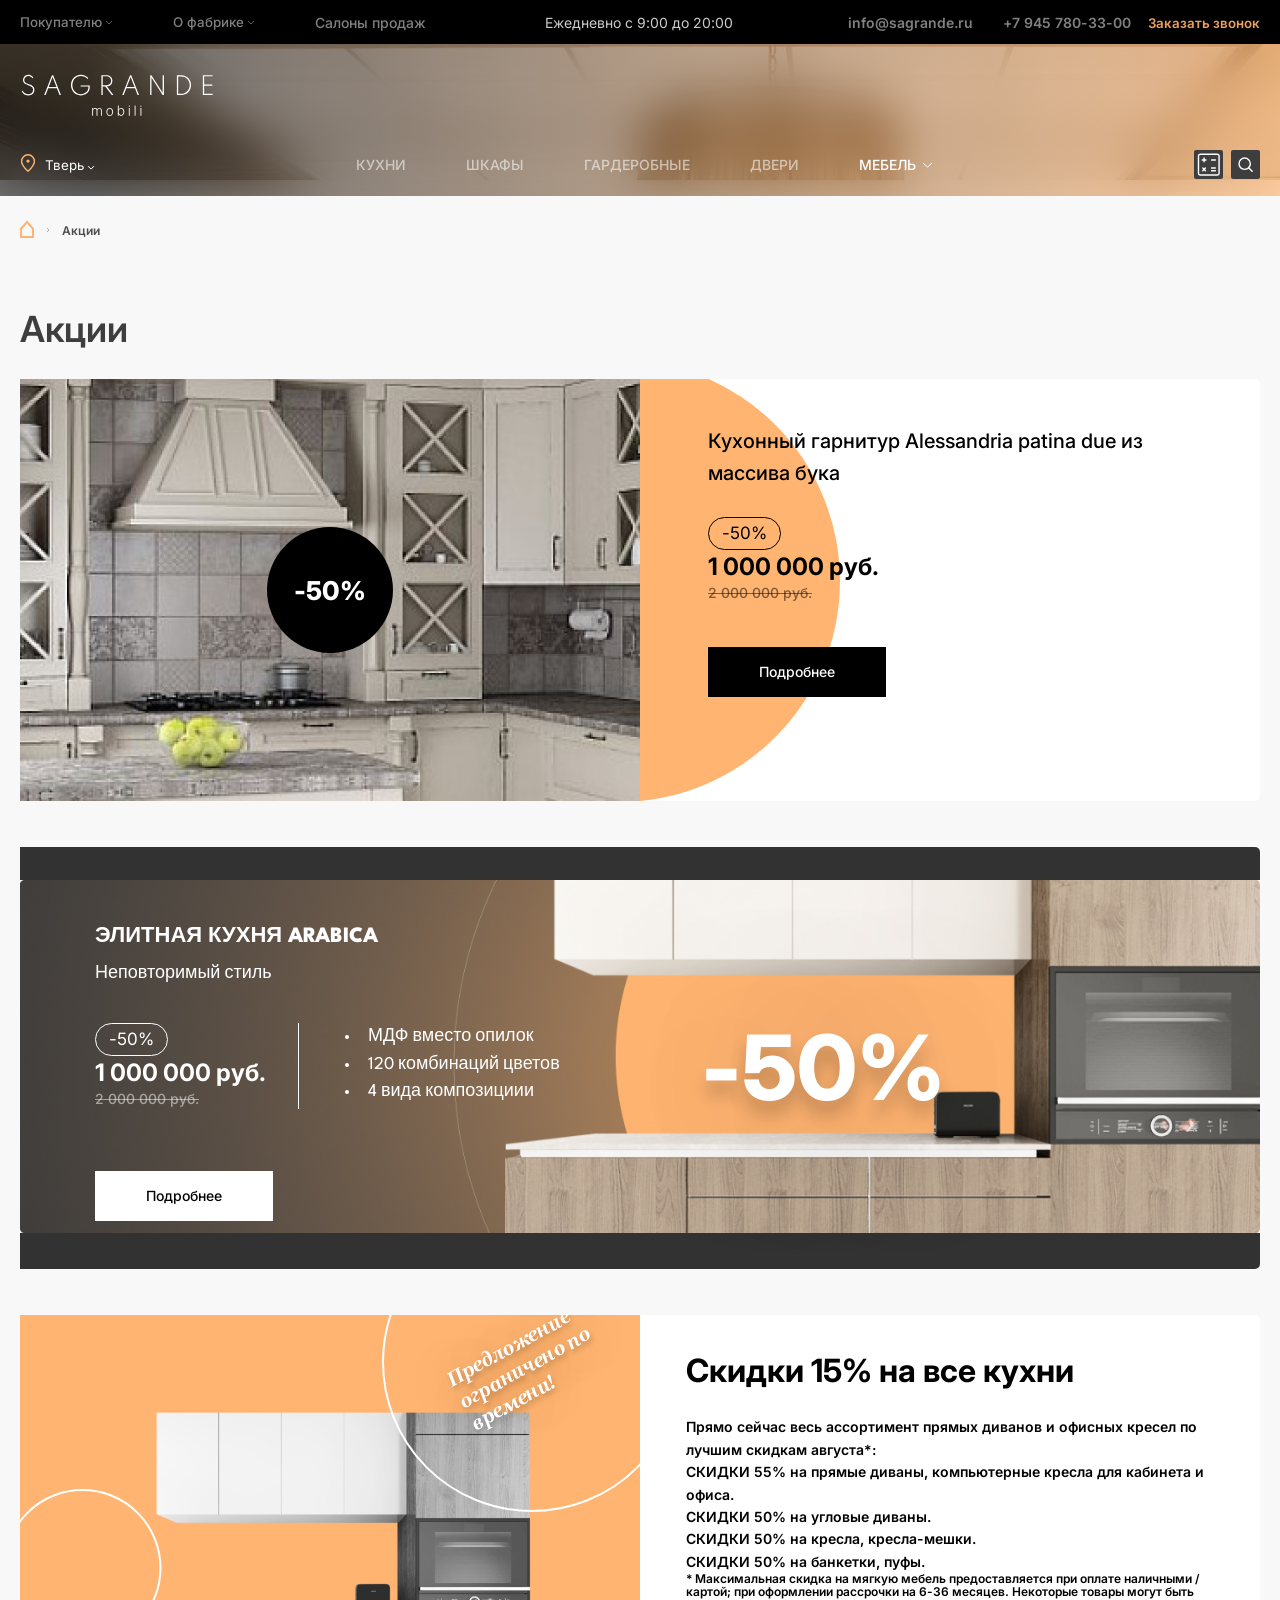
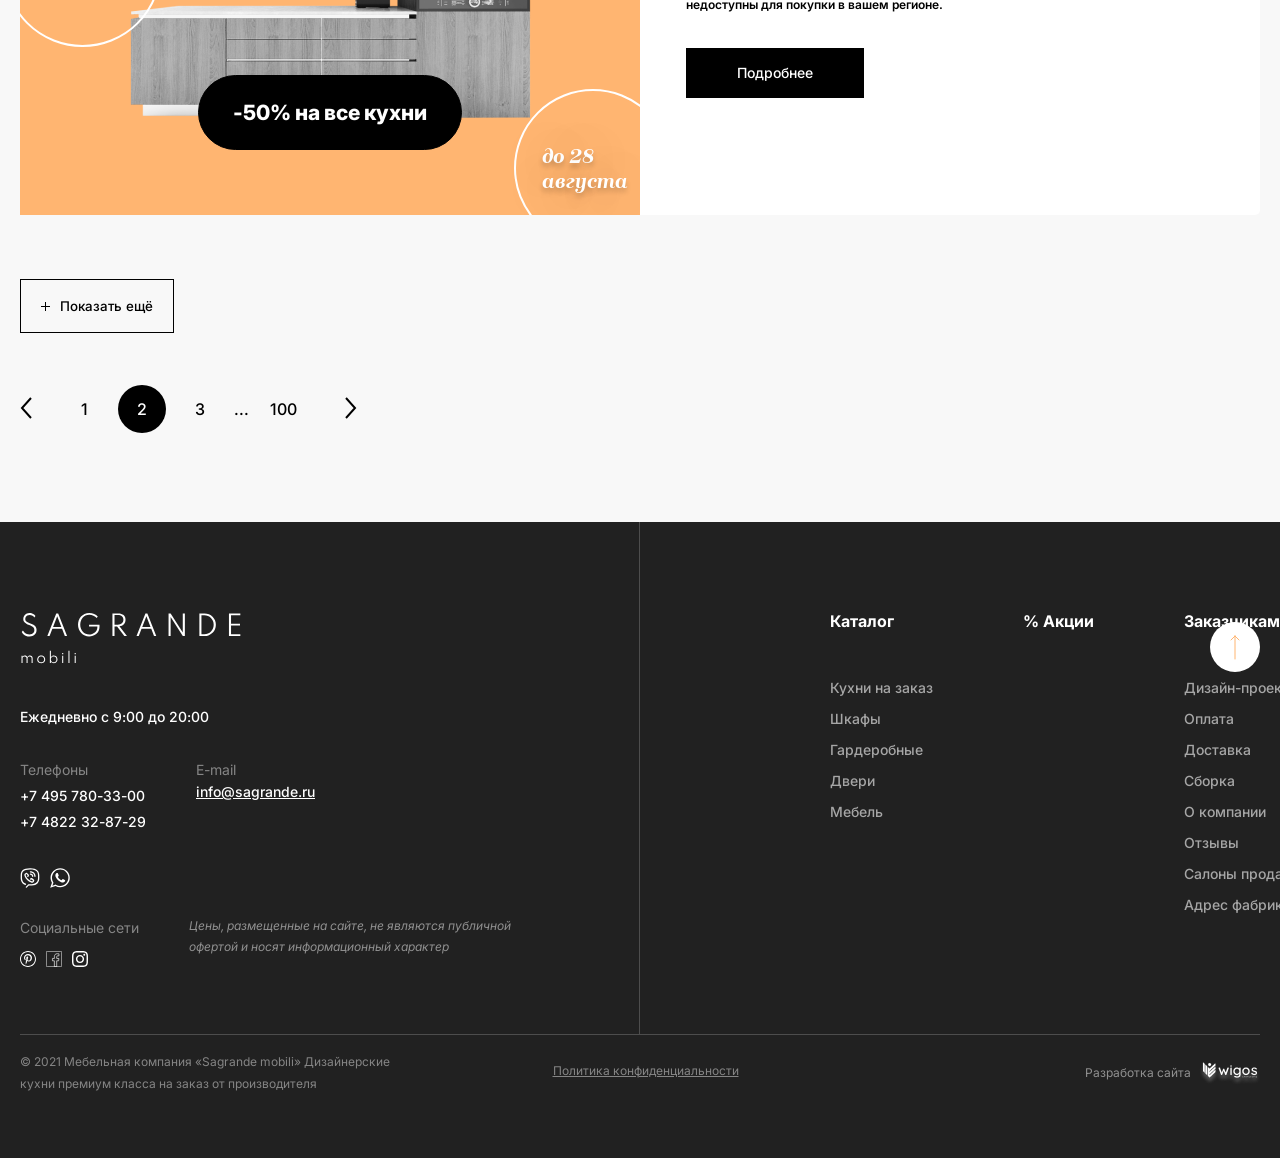
==== commit 76c5cc7a: "55" ====
--- a/actions.html
+++ b/actions.html
@@ -55,7 +55,21 @@
         </div>
       </div>
       <div class="header__bottom">
-        <div class="container"><a class="header__bottom_logo" href="#"><img src="./img/logo_text.svg" alt="logo"></a>
+        <div class="container">
+          <div class="header__bottom_top">
+            <button class="header__bottom_burger" type="button"><svg width="29" height="29" viewBox="0 0 29 29" fill="none" xmlns="http://www.w3.org/2000/svg">
+<circle cx="14.5" cy="14.5" r="14.1848" stroke="white" stroke-width="0.630435"/>
+<path d="M6.93478 10.7174H22.0652" stroke="white" stroke-width="0.796339"/>
+<path d="M6.93475 14.6991H22.0652" stroke="white" stroke-width="0.796339"/>
+<path d="M6.93475 18.6808H22.0652" stroke="white" stroke-width="0.796339"/>
+</svg>
+            </button><a class="header__bottom_logo" href="#"><img src="./img/logo_text.svg" alt="logo"></a>
+            <button class="header__bottom_call" type="button"><svg width="29" height="29" viewBox="0 0 29 29" fill="none" xmlns="http://www.w3.org/2000/svg">
+<circle cx="14.5" cy="14.5" r="14.1848" stroke="white" stroke-width="0.630435"/>
+<path d="M12.8909 9.44615L12.3897 9.59735C11.9427 9.73201 11.5434 9.99159 11.239 10.3455C10.9345 10.6995 10.7375 11.133 10.6712 11.5952C10.4633 13.0428 10.9281 14.7354 12.0488 16.6765C13.1667 18.6127 14.3973 19.8601 15.7518 20.4061C16.187 20.5815 16.6634 20.6282 17.1244 20.5407C17.5854 20.4532 18.0116 20.2352 18.3523 19.9126L18.7324 19.5528C18.9786 19.3195 19.1318 19.0048 19.1635 18.6671C19.1952 18.3294 19.1032 17.9916 18.9046 17.7167L17.9554 16.4007C17.827 16.223 17.6463 16.0899 17.4386 16.0201C17.2308 15.9503 17.0064 15.9473 16.7969 16.0115L15.3612 16.4504L15.3241 16.4574C15.1659 16.4805 14.8012 16.1382 14.3462 15.35C13.8702 14.5254 13.7708 14.0431 13.9024 13.9185L14.6332 13.2374C14.9 12.9884 15.0823 12.6621 15.1544 12.3044C15.2264 11.9466 15.1847 11.5752 15.035 11.2424L14.573 10.2127C14.4336 9.90249 14.1861 9.65365 13.8767 9.5126C13.5673 9.37155 13.2171 9.34793 12.8916 9.44615H12.8909ZM13.9339 10.4997L14.3966 11.5294C14.4866 11.729 14.5117 11.9519 14.4685 12.1665C14.4253 12.3812 14.316 12.577 14.1558 12.7264L13.4236 13.4082C12.9546 13.8513 13.11 14.6094 13.7393 15.7C14.3322 16.7262 14.8726 17.233 15.4529 17.1448L15.5397 17.1266L17.0013 16.6807C17.0711 16.6592 17.146 16.6601 17.2153 16.6834C17.2846 16.7066 17.3449 16.7509 17.3877 16.8102L18.3369 18.1262C18.4363 18.2637 18.4823 18.4326 18.4665 18.6015C18.4507 18.7705 18.374 18.9279 18.2508 19.0446L17.8707 19.4044C17.6273 19.6347 17.323 19.7903 16.9938 19.8527C16.6646 19.9151 16.3243 19.8817 16.0136 19.7565C14.825 19.2777 13.7015 18.1388 12.655 16.3265C11.6064 14.51 11.1822 12.9651 11.3642 11.6946C11.4115 11.3644 11.5523 11.0546 11.7698 10.8017C11.9873 10.5488 12.2726 10.3634 12.592 10.2673L13.0939 10.1161C13.2566 10.0672 13.4315 10.0791 13.5861 10.1497C13.7407 10.2203 13.8643 10.3447 13.9339 10.4997Z" fill="white"/>
+</svg>
+            </button>
+          </div>
           <div class="header__bottom_links">
             <button class="locale_select" type="button">
               <div class="icon"><svg width="16" height="19" viewBox="0 0 16 19" fill="none" xmlns="http://www.w3.org/2000/svg">
@@ -166,18 +180,12 @@
               </div><a class="button_white" href="#"><span>Подробнее </span></a>
             </div>
           </div>
-          <div class="right"><svg class="right__radio" width="1480" height="422" viewBox="0 0 1480 422" fill="none" xmlns="http://www.w3.org/2000/svg">
-<circle opacity="0.8" cx="952.5" cy="210.5" r="1246.5" fill="url(#paint0_radial)"/>
-<circle cx="1029.81" cy="210.5" r="318.872" fill="#FFB571"/>
-<circle opacity="0.42" cx="1020.14" cy="220.163" r="502.194" stroke="white" stroke-width="0.542373"/>
-<defs>
-<radialGradient id="paint0_radial" cx="0" cy="0" r="1" gradientUnits="userSpaceOnUse" gradientTransform="translate(952.5 210.5) rotate(90) scale(1246.5)">
-<stop stop-color="#FFB571"/>
-<stop offset="1" stop-color="#656565" stop-opacity="0"/>
-</radialGradient>
-</defs>
-</svg><img class="lazyload" data-src="./img/actions/item2.png" src="#" alt="image">
+          <div class="right">
+            <picture>
+              <source class="lazyload" media="(max-width: 768px)" data-srcset="./img/actions/item2_mobile_.jpg" src="#"><img class="lazyload img_bg" data-src="./img/actions/item2_.jpg" src="#" alt="image">
+            </picture>
             <div class="right__text">-50%</div>
+            <div class="right__image_smart"><img class="lazyload" data-src="./img/actions/item2_mobile_mini.jpg" src="#" alt="image"></div>
           </div>
         </div>
         <div class="action_item action_item_last">
@@ -227,17 +235,26 @@
 </svg>
         </button>
         <div class="footer__left"><a class="logo" href="/"><img src="./img/logo_text_left.svg" alt="image"></a><b class="time">Ежедневно с 9:00 до 20:00</b>
-          <div class="flex">
-            <div class="block_list">
-              <div class="block_list__title">Телефоны</div><a class="block_list__phone" href="#">+7 495 780-33-00</a><a class="block_list__phone" href="#">+7 4822 32-87-29</a>
-            </div>
-            <div class="block_list">
-              <div class="block_list__title">E-mail</div><a class="block_list__mail" href="#">info@sagrande.ru</a>
-            </div>
-          </div>
-          <div class="flex">
-            <div class="block_list">
-              <div class="block_list__social"><a href="#"><svg width="20" height="20" viewBox="0 0 20 20" fill="none" xmlns="http://www.w3.org/2000/svg">
+          <div class="footer__tab">
+            <div class="footer__tab_header"><span>Контакты</span>
+              <button type="button"><svg width="15" height="15" viewBox="0 0 15 15" fill="none" xmlns="http://www.w3.org/2000/svg">
+<circle cx="7.5" cy="7.5" r="7.5" transform="rotate(180 7.5 7.5)" fill="#C87224"/>
+<path d="M10 8L7.5 6L5 8" stroke="white"/>
+</svg>
+              </button>
+            </div>
+            <div class="footer__tab__wrap">
+              <div class="flex">
+                <div class="block_list">
+                  <div class="block_list__title">Телефоны</div><a class="block_list__phone" href="#">+7 495 780-33-00</a><a class="block_list__phone" href="#">+7 4822 32-87-29</a>
+                </div>
+                <div class="block_list">
+                  <div class="block_list__title">E-mail</div><a class="block_list__mail" href="#">info@sagrande.ru</a>
+                </div>
+              </div>
+              <div class="flex">
+                <div class="block_list">
+                  <div class="block_list__social"><a href="#"><svg width="20" height="20" viewBox="0 0 20 20" fill="none" xmlns="http://www.w3.org/2000/svg">
 <path d="M17.434 2.39178C15.884 0.873782 13.38 0.137782 9.98796 0.203782C6.56796 0.271782 4.28196 0.871782 2.79396 2.09378C1.35396 3.27578 0.68396 5.00378 0.68396 7.53378V10.1158C0.68396 13.1018 2.28396 16.3858 5.34196 16.8818C5.69596 16.9398 6.02796 16.6998 6.08596 16.3458C6.14396 15.9918 5.90396 15.6598 5.54996 15.6018C3.22996 15.2258 1.97796 12.4938 1.97796 10.1138V7.53178C1.97796 3.90378 3.32196 1.62978 10.012 1.49778C13.046 1.43778 15.234 2.04978 16.526 3.31578C17.532 4.30178 18.022 5.68178 18.022 7.53178V10.1138C18.022 14.0238 16.268 15.7478 11.766 16.2558H8.57596C8.40396 16.2558 8.23996 16.3238 8.11796 16.4458L5.86796 18.6938C5.61596 18.9458 5.61596 19.3578 5.86796 19.6098C5.99396 19.7358 6.15996 19.7998 6.32596 19.7998C6.49196 19.7998 6.65796 19.7358 6.78396 19.6098L8.84396 17.5498H11.804C11.828 17.5498 11.852 17.5478 11.876 17.5458C14.452 17.2598 16.216 16.5898 17.426 15.4358C18.7 14.2238 19.318 12.4818 19.318 10.1118V7.53178C19.318 5.34778 18.684 3.61778 17.434 2.39178Z" fill="white"/>
 <path d="M10.404 4.42979C11.448 4.42979 12.428 4.83579 13.166 5.57379C13.904 6.31179 14.31 7.29379 14.31 8.33779C14.31 8.69579 14.6 8.98579 14.958 8.98579C15.316 8.98579 15.606 8.69579 15.606 8.33779C15.606 6.94779 15.064 5.64179 14.082 4.65779C13.1 3.67579 11.794 3.13379 10.404 3.13379C10.046 3.13379 9.75598 3.42379 9.75598 3.78179C9.75598 4.13979 10.046 4.42979 10.404 4.42979Z" fill="white"/>
 <path d="M10.404 6.70811C11.302 6.70811 12.034 7.44011 12.034 8.33811C12.034 8.69611 12.324 8.98611 12.682 8.98611C13.04 8.98611 13.33 8.69611 13.33 8.33811C13.33 6.72611 12.018 5.41411 10.404 5.41211C10.046 5.41211 9.75598 5.70211 9.75598 6.06011C9.75598 6.41811 10.046 6.70811 10.404 6.70811Z" fill="white"/>
@@ -246,12 +263,12 @@
 <path d="M7.98202 5.54192C7.79602 5.04592 7.58002 5.08192 7.43802 5.07592C7.29402 5.06992 7.17002 5.07392 6.97602 5.07592C6.81202 5.07792 6.54402 5.11992 6.31002 5.35592C6.07602 5.59192 5.41802 6.15792 5.37402 7.35592C5.32802 8.55592 6.16402 9.74592 6.28202 9.91392C6.39802 10.0819 7.87802 12.6799 10.338 13.7499C12.798 14.8179 12.81 14.4919 13.262 14.4699C13.714 14.4459 14.738 13.9339 14.964 13.3739C15.19 12.8119 15.208 12.3239 15.15 12.2199C15.092 12.1159 14.932 12.0479 14.69 11.9179C14.448 11.7859 13.264 11.1519 13.042 11.0619C12.82 10.9719 12.658 10.9259 12.484 11.1639C12.31 11.4019 11.82 11.9319 11.67 12.0899C11.52 12.2479 11.376 12.2619 11.136 12.1299C10.896 11.9999 10.114 11.7119 9.20602 10.8479C8.50002 10.1759 8.03802 9.35792 7.90402 9.10992C7.77002 8.85992 7.90402 8.73392 8.03002 8.61592C8.14402 8.50992 8.28602 8.33992 8.41402 8.20192C8.54202 8.06392 8.58602 7.96392 8.67402 7.80392C8.76202 7.64392 8.72602 7.49992 8.67002 7.37592C8.61402 7.25592 8.16802 6.03792 7.98202 5.54192Z" fill="white"/>
 <path d="M10.1781 1.6002C12.3761 1.6002 14.4421 2.4482 15.9961 3.9902C17.5461 5.5282 18.4001 7.57419 18.4001 9.74819C18.4001 11.9222 17.5461 13.9662 15.9961 15.5062C14.4421 17.0482 12.3761 17.8962 10.1781 17.8962C8.78607 17.8962 7.41207 17.5462 6.20007 16.8802L5.67407 16.5922L5.10207 16.7742L2.41407 17.6282L3.26207 15.1282L3.47207 14.5082L3.13207 13.9502C2.36207 12.6862 1.95607 11.2322 1.95607 9.74819C1.95607 7.57419 2.81007 5.5282 4.36007 3.9902C5.91407 2.4482 7.98007 1.6002 10.1781 1.6002ZM10.1781 0.200195C4.86407 0.200195 0.556073 4.4742 0.556073 9.74819C0.556073 11.5522 1.06007 13.2382 1.93607 14.6782L0.200073 19.8002L5.52807 18.1082C6.90607 18.8642 8.49207 19.2962 10.1781 19.2962C15.4921 19.2962 19.8001 15.0202 19.8001 9.74819C19.8001 4.4742 15.4921 0.200195 10.1781 0.200195Z" fill="white"/>
 </svg></a></div>
-            </div>
-          </div>
-          <div class="flex">
-            <div class="block_list">
-              <div class="block_list__title">Социальные сети</div>
-              <div class="block_list__social"><a href="#"><svg width="16" height="16" viewBox="0 0 16 16" fill="none" xmlns="http://www.w3.org/2000/svg">
+                </div>
+              </div>
+              <div class="flex">
+                <div class="block_list">
+                  <div class="block_list__title">Социальные сети</div>
+                  <div class="block_list__social"><a href="#"><svg width="16" height="16" viewBox="0 0 16 16" fill="none" xmlns="http://www.w3.org/2000/svg">
 <path d="M6.15 12.975C6.4 12.55 6.775 11.875 6.925 11.325C7 11.025 7.325 9.825 7.325 9.825C7.525 10.225 8.125 10.55 8.75 10.55C10.65 10.55 12 8.8 12 6.625C12 4.55 10.3 3 8.15 3C5.425 3.025 4 4.85 4 6.825C4 7.75 4.5 8.9 5.275 9.275C5.4 9.325 5.45 9.3 5.475 9.2C5.5 9.125 5.6 8.675 5.65 8.475C5.675 8.4 5.65 8.35 5.6 8.3C5.35 7.975 5.125 7.4 5.125 6.875C5.125 5.475 6.175 4.15 7.95 4.15C9.5 4.15 10.575 5.2 10.575 6.7C10.575 8.4 9.725 9.575 8.6 9.575C7.975 9.575 7.525 9.075 7.675 8.45C7.85 7.7 8.2 6.9 8.2 6.35C8.2 5.875 7.95 5.475 7.4 5.475C6.775 5.475 6.275 6.125 6.275 7C6.275 7.55 6.45 7.925 6.45 7.925C6.45 7.925 5.85 10.55 5.75 11.025C5.625 11.575 5.675 12.325 5.725 12.825L5.8 13.5L6.15 12.975Z" fill="white"/>
 <path d="M8 16C3.6 16 0 12.4 0 8C0 3.6 3.6 0 8 0C12.4 0 16 3.6 16 8C16 12.4 12.4 16 8 16ZM8 1C4.15 1 1 4.15 1 8C1 11.85 4.15 15 8 15C11.85 15 15 11.85 15 8C15 4.15 11.85 1 8 1Z" fill="white"/>
 </svg></a><a href="#"><svg width="16" height="16" viewBox="0 0 16 16" fill="none" xmlns="http://www.w3.org/2000/svg">
@@ -260,12 +277,22 @@
 </svg></a><a href="#"><svg width="16" height="16" viewBox="0 0 16 16" fill="none" xmlns="http://www.w3.org/2000/svg">
 <path d="M7.99998 1.44147C10.1361 1.44147 10.3891 1.4496 11.2327 1.48809C12.0126 1.52369 12.4362 1.65401 12.7182 1.76354C13.0916 1.90867 13.3581 2.08205 13.638 2.36198C13.9179 2.64191 14.0913 2.90844 14.2364 3.28183C14.346 3.56376 14.4763 3.98735 14.5119 4.76731C14.5504 5.61091 14.5585 5.86391 14.5585 8.00002C14.5585 10.1361 14.5504 10.3891 14.5119 11.2327C14.4763 12.0127 14.346 12.4363 14.2364 12.7182C14.0913 13.0916 13.9179 13.3581 13.638 13.638C13.3581 13.918 13.0916 14.0914 12.7182 14.2365C12.4362 14.346 12.0126 14.4763 11.2327 14.5119C10.3892 14.5504 10.1362 14.5586 7.99998 14.5586C5.86375 14.5586 5.61075 14.5504 4.76731 14.5119C3.98732 14.4763 3.56373 14.346 3.28183 14.2365C2.90841 14.0914 2.64188 13.918 2.36195 13.638C2.08202 13.3581 1.90863 13.0916 1.76354 12.7182C1.65398 12.4363 1.52366 12.0127 1.48806 11.2327C1.44957 10.3891 1.44144 10.1361 1.44144 8.00002C1.44144 5.86391 1.44957 5.61091 1.48806 4.76735C1.52366 3.98735 1.65398 3.56376 1.76354 3.28183C1.90863 2.90844 2.08202 2.64191 2.36195 2.36198C2.64188 2.08205 2.90841 1.90867 3.28183 1.76354C3.56373 1.65401 3.98732 1.52369 4.76728 1.48809C5.61088 1.4496 5.86388 1.44147 7.99998 1.44147ZM7.99998 0C5.8273 0 5.5549 0.00920926 4.70161 0.0481422C3.85007 0.0870116 3.26855 0.222229 2.75966 0.420006C2.23359 0.624451 1.78745 0.897997 1.34271 1.34274C0.897966 1.78748 0.624419 2.23363 0.419974 2.7597C0.222197 3.26859 0.0869798 3.8501 0.0481104 4.70164C0.0091775 5.5549 0 5.82733 0 8.00002C0 10.1727 0.0091775 10.4451 0.0481104 11.2984C0.0869798 12.1499 0.222197 12.7314 0.419974 13.2403C0.624419 13.7664 0.897966 14.2125 1.34271 14.6573C1.78745 15.102 2.23359 15.3756 2.75966 15.58C3.26855 15.7778 3.85007 15.913 4.70161 15.9519C5.5549 15.9908 5.8273 16 7.99998 16C10.1727 16 10.4451 15.9908 11.2984 15.9519C12.1499 15.913 12.7314 15.7778 13.2403 15.58C13.7664 15.3756 14.2125 15.102 14.6573 14.6573C15.102 14.2125 15.3755 13.7664 15.58 13.2403C15.7778 12.7314 15.913 12.1499 15.9519 11.2984C15.9908 10.4451 16 10.1727 16 8.00002C16 5.82733 15.9908 5.5549 15.9519 4.70164C15.913 3.8501 15.7778 3.26859 15.58 2.7597C15.3755 2.23363 15.102 1.78748 14.6573 1.34274C14.2125 0.897997 13.7664 0.624451 13.2403 0.420006C12.7314 0.222229 12.1499 0.0870116 11.2984 0.0481422C10.4451 0.00920926 10.1727 0 7.99998 0ZM7.99998 3.89189C5.73114 3.89189 3.89186 5.73117 3.89186 8.00002C3.89186 10.2689 5.73114 12.1081 7.99998 12.1081C10.2688 12.1081 12.1081 10.2689 12.1081 8.00002C12.1081 5.73117 10.2688 3.89189 7.99998 3.89189ZM7.99998 10.6667C6.52723 10.6667 5.3333 9.47277 5.3333 8.00002C5.3333 6.52727 6.52723 5.33333 7.99998 5.33333C9.47273 5.33333 10.6667 6.52727 10.6667 8.00002C10.6667 9.47277 9.47273 10.6667 7.99998 10.6667ZM13.2304 3.72959C13.2304 4.25979 12.8006 4.68961 12.2704 4.68961C11.7402 4.68961 11.3104 4.25979 11.3104 3.72959C11.3104 3.19939 11.7402 2.7696 12.2704 2.7696C12.8006 2.7696 13.2304 3.19939 13.2304 3.72959Z" fill="white"/>
 </svg></a></div>
-            </div>
-            <p class="text">Цены, размещенные на сайте, не являются публичной офертой и носят информационный характер</p>
+                </div>
+                <p class="text">Цены, размещенные на сайте, не являются публичной офертой и носят информационный характер</p>
+              </div>
+            </div>
           </div>
         </div>
         <div class="footer__right">
-          <div class="footer__right_list"><a class="top" href="#">Каталог</a>
+          <div class="footer__right_list">
+            <div class="footer__right_list_tab">
+              <button class="top" type="button">Каталог</button>
+              <button class="arrow" type="button"><svg width="15" height="15" viewBox="0 0 15 15" fill="none" xmlns="http://www.w3.org/2000/svg">
+<circle cx="7.5" cy="7.5" r="7.5" transform="rotate(180 7.5 7.5)" fill="#C87224"/>
+<path d="M10 8L7.5 6L5 8" stroke="white"/>
+</svg>
+              </button>
+            </div>
             <ul>
               <li><a href="#">Кухни на заказ</a></li>
               <li><a href="#">Шкафы</a></li>
@@ -274,8 +301,18 @@
               <li><a href="#">Мебель</a></li>
             </ul>
           </div>
-          <div class="footer__right_list"><a class="top" href="#">% Акции</a></div>
-          <div class="footer__right_list"><a class="top" href="#">Заказчикам</a>
+          <div class="footer__right_list"><a class="top" href="#">% Акции</a>
+            <p class="text">Цены, размещенные на сайте, не являются публичной офертой и носят информационный характер</p>
+          </div>
+          <div class="footer__right_list">
+            <div class="footer__right_list_tab">
+              <button class="top" type="button">Заказчикам</button>
+              <button class="arrow" type="button"><svg width="15" height="15" viewBox="0 0 15 15" fill="none" xmlns="http://www.w3.org/2000/svg">
+<circle cx="7.5" cy="7.5" r="7.5" transform="rotate(180 7.5 7.5)" fill="#C87224"/>
+<path d="M10 8L7.5 6L5 8" stroke="white"/>
+</svg>
+              </button>
+            </div>
             <ul>
               <li><a href="#">Дизайн-проект</a></li>
               <li><a href="#">Оплата</a></li>
@@ -385,6 +422,210 @@
         </div>
       </div>
     </div>
+    <div class="modal_content modal_static" id="modal_call">
+      <div class="modal_content__wrap">
+        <div class="modal_content__header"><b class="title">Заказать звонок</b>
+          <button class="modal_close" type="button"><svg width="15" height="15" viewBox="0 0 15 15" fill="none" xmlns="http://www.w3.org/2000/svg">
+<path d="M1 1L14 14" stroke="black"/>
+<path d="M14 1L1 14" stroke="black"/>
+</svg>
+          </button>
+        </div>
+        <div class="modal_content__box">
+          <div class="modal_content__box_form">
+            <input class="field mask--phone" type="text" name="phone" placeholder="+7 9... ... .. .." required>
+            <button class="button" type="button"><span>Заказать звонок</span></button>
+            <label class="field_checked">
+              <input type="checkbox" name="check"><span class="check"></span><span class="text">Я даю согласение на обработку моих персональных данных </span>
+            </label>
+          </div>
+        </div>
+      </div>
+    </div>
+    <div class="modal_content modal_static" id="modal_message">
+      <div class="modal_content__wrap" data-simplebar>
+        <div class="modal_content__header"><b class="title">Отправить сообщение</b>
+          <button class="modal_close" type="button"><svg width="15" height="15" viewBox="0 0 15 15" fill="none" xmlns="http://www.w3.org/2000/svg">
+<path d="M1 1L14 14" stroke="black"/>
+<path d="M14 1L1 14" stroke="black"/>
+</svg>
+          </button>
+        </div>
+        <div class="modal_content__box">
+          <div class="modal_content__box_form">
+            <div class="field-set">
+              <label>Имя</label>
+              <input class="field" type="text" name="name" placeholder="Иван Иванов" required>
+            </div>
+            <div class="field-set">
+              <label>Телефон</label>
+              <input class="field mask--phone" type="text" name="phone" placeholder="+7 9... ... .. .." required>
+            </div>
+            <div class="field-set">
+              <label>E-mail</label>
+              <input class="field" type="email" name="email" placeholder="ivan@ivanov" required>
+            </div>
+            <div class="field-set last">
+              <label>Комментарий</label>
+              <textarea class="field" name="message" placeholder="Оставьте тут"> </textarea>
+            </div>
+            <button class="button" type="button"><span>Отправить</span></button>
+            <label class="field_checked">
+              <input type="checkbox" name="check"><span class="check"></span><span class="text">Я даю согласение на обработку моих персональных данных </span>
+            </label>
+          </div>
+        </div>
+      </div>
+    </div>
+    <div class="smart_menu">
+      <div class="smart_menu__header">
+        <button class="close" type="button"><svg width="29" height="29" viewBox="0 0 29 29" fill="none" xmlns="http://www.w3.org/2000/svg">
+<circle cx="14.5" cy="14.5" r="14.1848" stroke="black" stroke-width="0.630435"/>
+<path d="M19.8491 9.2157L9.15029 19.9145" stroke="black" stroke-width="0.796339"/>
+<path d="M9.36304 9.00293L20.0619 19.7018" stroke="black" stroke-width="0.796339"/>
+</svg>
+        </button>
+        <button class="locale locale_select" type="button"><svg width="16" height="19" viewBox="0 0 16 19" fill="none" xmlns="http://www.w3.org/2000/svg">
+<path d="M14.4166 7.40225C14.4166 11.0682 7.99992 17.3576 7.99992 17.3576C7.99992 17.3576 1.58325 11.0682 1.58325 7.40225C1.58325 3.73722 4.45609 0.765381 7.99992 0.765381C11.5438 0.765381 14.4166 3.73722 14.4166 7.40225Z" stroke="#FFB571" stroke-width="1.375"/>
+<path d="M7.99992 8.13972C8.24303 8.13972 8.47619 8.0426 8.6481 7.86973C8.82001 7.69686 8.91658 7.4624 8.91658 7.21793C8.91658 6.97346 8.82001 6.739 8.6481 6.56613C8.47619 6.39326 8.24303 6.29614 7.99992 6.29614C7.7568 6.29614 7.52365 6.39326 7.35174 6.56613C7.17983 6.739 7.08325 6.97346 7.08325 7.21793C7.08325 7.4624 7.17983 7.69686 7.35174 7.86973C7.52365 8.0426 7.7568 8.13972 7.99992 8.13972Z" fill="#FFB571" stroke="#FFB571" stroke-width="1.375" stroke-linecap="round" stroke-linejoin="round"/>
+</svg><span>Тверь</span>
+        </button>
+        <button class="call" type="button"><span>Заказать звонок</span></button>
+      </div>
+      <div class="smart_menu__wrap menu_main">
+        <div class="smart_menu__search">
+          <div class="field-set">
+            <button type="button"><svg width="16" height="16" viewBox="0 0 16 16" fill="none" xmlns="http://www.w3.org/2000/svg">
+<path d="M11.5222 11.2974L14.8014 14.5949" stroke="black" stroke-width="1.40539" stroke-linecap="round" stroke-linejoin="round"/>
+<path d="M1.68457 7.05785C1.68457 7.80021 1.82998 8.5353 2.11248 9.22114C2.39499 9.90699 2.80907 10.5302 3.33108 11.0551C3.85309 11.58 4.4728 11.9964 5.15484 12.2805C5.83688 12.5646 6.56788 12.7108 7.30611 12.7108C8.04434 12.7108 8.77535 12.5646 9.45738 12.2805C10.1394 11.9964 10.7591 11.58 11.2811 11.0551C11.8031 10.5302 12.2172 9.90699 12.4997 9.22114C12.7822 8.5353 12.9277 7.80021 12.9277 7.05785C12.9277 5.5586 12.3354 4.12075 11.2811 3.06062C10.2269 2.00048 8.79704 1.40491 7.30611 1.40491C5.81519 1.40491 4.38533 2.00048 3.33108 3.06062C2.27684 4.12075 1.68457 5.5586 1.68457 7.05785V7.05785Z" stroke="black" stroke-width="1.40539" stroke-linecap="round" stroke-linejoin="round"/>
+</svg>
+            </button>
+            <input class="field" type="text" placeholder="Поиск">
+          </div>
+        </div>
+        <div class="smart_menu__nav">
+          <div class="top">
+            <ul>
+              <li><a href="#">Кухни</a></li>
+              <li><a href="#">Шкафы</a></li>
+              <li><a href="#">Гардеробные</a></li>
+              <li>
+                <button type="button" data-submenu="sub-3"><span>Мебель</span><svg width="6" height="9" viewBox="0 0 6 9" fill="none" xmlns="http://www.w3.org/2000/svg">
+<path opacity="0.6" d="M1 1L5 4.5L1 8" stroke="black"/>
+</svg>
+                </button>
+              </li>
+            </ul>
+          </div>
+          <div class="bottom">
+            <ul>
+              <li>
+                <button type="button" data-submenu="sub-1"><span>Покупателю</span><svg width="6" height="9" viewBox="0 0 6 9" fill="none" xmlns="http://www.w3.org/2000/svg">
+<path d="M1 1L5 4.5L1 8" stroke="black"/>
+</svg>
+                </button>
+              </li>
+              <li> 
+                <button type="button" data-submenu="sub-2"><span>О фабрике</span><svg width="6" height="9" viewBox="0 0 6 9" fill="none" xmlns="http://www.w3.org/2000/svg">
+<path d="M1 1L5 4.5L1 8" stroke="black"/>
+</svg>
+                </button>
+              </li>
+              <li><a href="#"><span>Салоны продаж</span></a></li>
+            </ul>
+          </div>
+        </div>
+        <div class="smart_menu__bottom"><a href="mailto:info@sagrande.ru">info@sagrande.ru</a><a href="tel:79457803300">+7 945 780-33-00	</a></div>
+      </div>
+      <div class="smart_menu__wrap sub sub-1">
+        <button class="prev active-sub-0" type="button"><svg width="18" height="10" viewBox="0 0 18 10" fill="none" xmlns="http://www.w3.org/2000/svg">
+<path d="M17.5 5H1.5M1.5 5L5.5 1M1.5 5L5.5 9" stroke="black"/>
+</svg><span>Назад</span>
+        </button>
+        <div class="smart_menu__wrap_header"><span>Покупателю</span></div>
+        <div class="smart_menu__nav">
+          <div class="subtitle">
+            <ul>
+              <li><a class="active" href="#">Вызов замерщика</a></li>
+              <li><a href="#">Заказать дизайн проект</a></li>
+              <li><a href="#">Оплата</a></li>
+              <li><a href="#">Доставка</a></li>
+              <li><a href="#">Сборка</a></li>
+              <li><a href="#">Гарантии</a></li>
+              <li><a href="#">Вопросы и ответы</a></li>
+              <li><a href="#">Полезные статьи</a></li>
+            </ul>
+          </div>
+        </div>
+      </div>
+      <div class="smart_menu__wrap sub sub-2">
+        <button class="prev active-sub-0" type="button"><svg width="18" height="10" viewBox="0 0 18 10" fill="none" xmlns="http://www.w3.org/2000/svg">
+<path d="M17.5 5H1.5M1.5 5L5.5 1M1.5 5L5.5 9" stroke="black"/>
+</svg><span>Назад</span>
+        </button>
+        <div class="smart_menu__wrap_header"><span>О фабрике</span></div>
+        <div class="smart_menu__nav">
+          <div class="subtitle">
+            <ul>
+              <li><a class="active" href="#">О нас</a></li>
+              <li><a href="#">Производство</a></li>
+              <li><a href="#">Наши работы</a></li>
+              <li><a href="#">Отзывы</a></li>
+              <li><a href="#">Сотрудничество</a></li>
+              <li><a href="#">Партнеры</a></li>
+              <li><a href="#">Контакты фабрики</a></li>
+            </ul>
+          </div>
+        </div>
+      </div>
+      <div class="smart_menu__wrap sub sub-3">
+        <button class="prev active-sub-0" type="button"><svg width="18" height="10" viewBox="0 0 18 10" fill="none" xmlns="http://www.w3.org/2000/svg">
+<path d="M17.5 5H1.5M1.5 5L5.5 1M1.5 5L5.5 9" stroke="black"/>
+</svg><span>Назад</span>
+        </button>
+        <div class="smart_menu__nav">
+          <div class="sub-tt">
+            <ul>
+              <li><a href="#">мебель для ванной</a></li>
+              <li>
+                <button type="button" data-submenu="sub-3-2">
+                  мебель для офиса<svg width="6" height="9" viewBox="0 0 6 9" fill="none" xmlns="http://www.w3.org/2000/svg">
+<path d="M1 1L5 4.5L1 8" stroke="black"/>
+</svg>
+                </button>
+              </li>
+              <li>
+                <button type="button" data-submenu="sub-3-1">
+                  предметы мебели<svg width="6" height="9" viewBox="0 0 6 9" fill="none" xmlns="http://www.w3.org/2000/svg">
+<path d="M1 1L5 4.5L1 8" stroke="black"/>
+</svg>
+                </button>
+              </li>
+            </ul>
+          </div>
+        </div>
+      </div>
+      <div class="smart_menu__wrap sub sub-3-1">
+        <button class="prev active-sub-1" type="button"><svg width="18" height="10" viewBox="0 0 18 10" fill="none" xmlns="http://www.w3.org/2000/svg">
+<path d="M17.5 5H1.5M1.5 5L5.5 1M1.5 5L5.5 9" stroke="black"/>
+</svg><span>Назад</span>
+        </button>
+        <div class="smart_menu__wrap_header"><span>Предметы мебели</span></div>
+        <div class="smart_menu__nav">
+          <div class="sub-item"><a class="item" href="#"><img class="lazyload" data-src="./img/drop_menu/sub1_1.jpg" src="#" alt="image"><span>Гостиные</span></a><a class="item" href="#"><img class="lazyload" data-src="./img/drop_menu/sub1_2.jpg" src="#" alt="image"><span>Тумбы из массива</span></a><a class="item" href="#"><img class="lazyload" data-src="./img/drop_menu/sub1_3.jpg" src="#" alt="image"><span>Бюро из массива</span></a><a class="item" href="#"><img class="lazyload" data-src="./img/drop_menu/sub1_4.jpg" src="#" alt="image"><span>Столовая группа</span></a><a class="item" href="#"><img class="lazyload" data-src="./img/drop_menu/sub1_5.jpg" src="#" alt="image"><span>Гостиные</span></a></div>
+        </div>
+      </div>
+      <div class="smart_menu__wrap sub sub-3-2">
+        <button class="prev active-sub-1" type="button"><svg width="18" height="10" viewBox="0 0 18 10" fill="none" xmlns="http://www.w3.org/2000/svg">
+<path d="M17.5 5H1.5M1.5 5L5.5 1M1.5 5L5.5 9" stroke="black"/>
+</svg><span>Назад</span>
+        </button>
+        <div class="smart_menu__wrap_header"><span>Мебель для офиса</span></div>
+        <div class="smart_menu__nav">
+          <div class="sub-item"><a class="item" href="#"><img class="lazyload" data-src="./img/drop_menu/sub1_1.jpg" src="#" alt="image"><span>Кабинеты руководителя</span></a><a class="item" href="#"><img class="lazyload" data-src="./img/drop_menu/sub1_2.jpg" src="#" alt="image"><span>Столы для переговоров (конференц столы)</span></a></div>
+        </div>
+      </div>
+    </div>
     <script src="./libs/lazysizes/lazysizes.min.js" defer></script>
     <script src="./libs/imask/imask.js" defer></script>
     <script src="./libs/simplebar/simplebar.min.js" defer></script>
--- a/css/main.min.css
+++ b/css/main.min.css
@@ -1,3 +1,3 @@
-﻿@import url("https://fonts.googleapis.com/css2?family=Inter:wght@300;400;500;600;700;800&display=swap");@import url("https://fonts.googleapis.com/css2?family=Spartan:wght@100;400;800&display=swap");*,*::after,*::before{-webkit-box-sizing:border-box;box-sizing:border-box}blockquote,body,dd,dl,figcaption,figure,h1,h2,h3,h4,li,ol,p,ul{margin:0}body{scroll-behavior:smooth;text-rendering:optimizeSpeed;overflow-x:hidden}ol,ul{padding:0;list-style:none}a{font-family:inherit;text-decoration:none;color:inherit}img{max-width:100%;height:auto}button{cursor:pointer;border:none}button,input,select,textarea{font-family:inherit}@font-face{font-family:'Brygada1918';src:local("Brygada1918-Regular"),local("Brygada1918-Regular"),url("../fonts/Brygada1918/Brygada1918-Regular.woff2") format("woff2");font-weight:normal;font-style:normal;font-display:swap}@font-face{font-family:'Brygada1918';src:local("Brygada1918-Bold"),local("Brygada1918 Bold"),url("../fonts/Brygada1918/Brygada1918-Bold.woff2") format("woff2");font-weight:bold;font-style:normal;font-display:swap}@font-face{font-family:'Brygada1918';src:local("Brygada1918-Bold"),local("Brygada1918 Bold"),url("../fonts/Brygada1918/Brygada1918-BoldItalic.woff2") format("woff2");font-weight:bold;font-style:italic;font-display:swap}@font-face{font-family:'Brygada1918';src:local("Brygada1918-SemiBold"),local("Brygada1918 SemiBold"),url("../fonts/Brygada1918/Brygada1918-SemiBold.woff2") format("woff2");font-weight:600;font-style:normal;font-display:swap}:root{--container: 1480px;--c-accent: #C87224;--c-accent2: #EAA05C;--c-black-20: rgba(0, 0, 0, .2);--c-black-30: rgba(0, 0, 0, .3);--c-black-40: rgba(0, 0, 0, .4);--c-black-50: rgba(0, 0, 0, .5);--c-black-60: rgba(0, 0, 0, .6);--c-black-70: rgba(0, 0, 0, .7);--c-white-20: rgba(255, 255, 255, .2);--c-white-50: rgba(255,255,255,.5);--c-white-60: rgba(255, 255, 255, .6);--c-white-80: rgba(255, 255, 255, .8);--c-gray-text: #4F4F4F;--c-gray-title: #3E3E3E;--transition: 250ms ease;--fontSpartan: 'Spartan', sans-serif;--fontBrygada: 'Brygada1918', sans-serif}*{outline:none;border:0;margin:0;padding:0}html,body{position:relative;overflow-x:hidden}html{font-size:100%}button{background-color:transparent}a{text-decoration:none}a,button{-webkit-transition:var(--transition);-o-transition:var(--transition);transition:var(--transition)}a *,button *{-webkit-transition:var(--transition);-o-transition:var(--transition);transition:var(--transition)}li{list-style:none}body{position:relative;font-size:14px;font-family:'Inter', sans-serif;overflow-x:hidden;background-color:#F8F8F8}.container{max-width:var(--container);padding-left:20px;padding-right:20px;margin:0 auto}.relative{position:relative}.w-8\/12{-webkit-box-flex:0;-webkit-flex:0 0 66.666667%;-ms-flex:0 0 66.666667%;flex:0 0 66.666667%;max-width:66.666667%}.w-7\/12{-webkit-box-flex:0;-webkit-flex:0 0 58.333333%;-ms-flex:0 0 58.333333%;flex:0 0 58.333333%;max-width:58.333333%}.w-6\/12{-webkit-box-flex:0;-webkit-flex:0 0 50%;-ms-flex:0 0 50%;flex:0 0 50%;max-width:50%}.w-5\/12{-webkit-box-flex:0;-webkit-flex:0 0 41.666667%;-ms-flex:0 0 41.666667%;flex:0 0 41.666667%;max-width:41.666667%}.w-4\/12{-webkit-box-flex:0;-webkit-flex:0 0 33.333333%;-ms-flex:0 0 33.333333%;flex:0 0 33.333333%;max-width:33.333333%}.w-full{width:100%}.h-full{height:100%}.block{display:block}.flex{display:-webkit-box;display:-webkit-flex;display:-ms-flexbox;display:flex}.flex-wrap{-webkit-flex-wrap:wrap;-ms-flex-wrap:wrap;flex-wrap:wrap}.flex-col{-webkit-box-orient:vertical;-webkit-box-direction:normal;-webkit-flex-direction:column;-ms-flex-direction:column;flex-direction:column}.flex-end{-webkit-box-pack:end;-webkit-justify-content:flex-end;-ms-flex-pack:end;justify-content:flex-end}.flex-center{-webkit-box-pack:center;-webkit-justify-content:center;-ms-flex-pack:center;justify-content:center}.flex-between{-webkit-box-pack:justify;-webkit-justify-content:space-between;-ms-flex-pack:justify;justify-content:space-between}.items-center{-webkit-box-align:center !important;-webkit-align-items:center !important;-ms-flex-align:center !important;align-items:center !important}.items-start{-webkit-box-align:start !important;-webkit-align-items:flex-start !important;-ms-flex-align:start !important;align-items:flex-start !important}.items-end{-webkit-box-align:end !important;-webkit-align-items:flex-end !important;-ms-flex-align:end !important;align-items:flex-end !important}.text-center{text-align:center}.text-right{text-align:right}.text-left{text-align:left}.wrapper{margin-bottom:8.125rem}.wrapper .container{display:-webkit-box;display:-webkit-flex;display:-ms-flexbox;display:flex;-webkit-flex-wrap:wrap;-ms-flex-wrap:wrap;flex-wrap:wrap}.wrapper__right{-webkit-box-flex:1;-webkit-flex:1;-ms-flex:1;flex:1;min-width:0;margin-left:5.125rem}.wrapper__right .title_36{margin-bottom:2rem}.wrapper__right_col1{-webkit-box-flex:0;-webkit-flex:0 0 calc(72% - 24px);-ms-flex:0 0 calc(72% - 24px);flex:0 0 calc(72% - 24px);max-width:calc(72% - 24px);margin-right:1.5rem}.wrapper__right_col1.mr-120{-webkit-box-flex:0;-webkit-flex:0 0 calc(72% - 90px);-ms-flex:0 0 calc(72% - 90px);flex:0 0 calc(72% - 90px);max-width:calc(72% - 90px);margin-right:5.625rem}.wrapper__right_col2{-webkit-box-flex:0;-webkit-flex:0 0 28%;-ms-flex:0 0 28%;flex:0 0 28%;max-width:28%}.grid{display:grid;grid-template-columns:calc((100% - var(--container))/2) 2.3fr 7.6fr calc((100% - var(--container))/2)}@media (max-width: 1440px){.grid{grid-template-columns:calc((100% - var(--container))/2) 2.6fr 7.6fr calc((100% - var(--container))/2)}}.grid__left{grid-column:1 / span 2}.grid__right{min-width:0;grid-column-end:span 2}.aside{display:-webkit-box;display:-webkit-flex;display:-ms-flexbox;display:flex;-webkit-box-orient:vertical;-webkit-box-direction:normal;-webkit-flex-direction:column;-ms-flex-direction:column;flex-direction:column;-webkit-box-flex:0;-webkit-flex:0 0 15.1875rem;-ms-flex:0 0 15.1875rem;flex:0 0 15.1875rem;max-width:15.1875rem}.aside__title{margin-bottom:2.875rem;font-size:1.5rem;line-height:160%;font-weight:bold;color:#717171}.aside__sect{display:-webkit-box;display:-webkit-flex;display:-ms-flexbox;display:flex;-webkit-box-orient:vertical;-webkit-box-direction:normal;-webkit-flex-direction:column;-ms-flex-direction:column;flex-direction:column;margin-bottom:2rem}.aside__sect:last-child .aside__sect_title{border-bottom:0}.aside__sect_title{display:-webkit-box;display:-webkit-flex;display:-ms-flexbox;display:flex;-webkit-box-align:center;-webkit-align-items:center;-ms-flex-align:center;align-items:center;-webkit-box-pack:justify;-webkit-justify-content:space-between;-ms-flex-pack:justify;justify-content:space-between;padding-bottom:0.875rem;margin-bottom:1.125rem;border-bottom:0.03125rem solid var(--c-black-40)}.aside__sect_title span{font-weight:bold;color:#303030}.aside__sect_list{display:none}.aside__sect_list ul li{margin-bottom:0.75rem}.aside__sect_list ul li a{color:#484848;line-height:160%}.aside__sect_list ul li a:hover{color:var(--c-accent)}.aside__sect_list ul li a.active{color:var(--c-accent)}.aside__sect.active .aside__sect_title .arrow_accordion{background-color:var(--c-accent)}.aside__sect.active .aside__sect_title .arrow_accordion svg{-webkit-transform:rotate(180deg);-ms-transform:rotate(180deg);transform:rotate(180deg)}.aside__sect.active .aside__sect_list{display:block}.arrow_accordion{width:0.9375rem;height:0.9375rem;border-radius:50%;background-color:black;display:-webkit-box;display:-webkit-flex;display:-ms-flexbox;display:flex;-webkit-box-align:center;-webkit-align-items:center;-ms-flex-align:center;align-items:center;-webkit-box-pack:center;-webkit-justify-content:center;-ms-flex-pack:center;justify-content:center}.breadcrumbs{margin-bottom:3.75rem}.breadcrumbs .container{display:-webkit-box;display:-webkit-flex;display:-ms-flexbox;display:flex;-webkit-box-align:center;-webkit-align-items:center;-ms-flex-align:center;align-items:center}.breadcrumbs a{margin-right:1.75rem;position:relative}.breadcrumbs a::before{content:"";position:absolute;top:0.4375rem;right:-1.25rem;background:url(../img/arrow_left.svg) no-repeat;width:0.5rem;height:0.4375rem}.breadcrumbs span{font-size:0.75rem;font-weight:600;line-height:160%;color:#4E4E4E}.footer{background-color:#212121;padding-bottom:1.875rem}.footer .container{position:relative;display:-webkit-box;display:-webkit-flex;display:-ms-flexbox;display:flex;-webkit-flex-wrap:wrap;-ms-flex-wrap:wrap;flex-wrap:wrap}.footer__button_arrow{position:absolute;top:6.25rem;right:1.25rem;width:3.125rem;height:3.125rem;border-radius:50%;display:-webkit-box;display:-webkit-flex;display:-ms-flexbox;display:flex;-webkit-box-align:center;-webkit-align-items:center;-ms-flex-align:center;align-items:center;-webkit-box-pack:center;-webkit-justify-content:center;-ms-flex-pack:center;justify-content:center;background-color:white}.footer__button_arrow:hover{-webkit-transform:translateY(-10px);-ms-transform:translateY(-10px);transform:translateY(-10px)}.footer__left,.footer__right{padding-top:5.625rem;-webkit-box-flex:0;-webkit-flex:0 0 50%;-ms-flex:0 0 50%;flex:0 0 50%;max-width:50%}.footer__left{padding-bottom:2.5rem;border-right:0.0625rem solid var(--c-white-20);display:-webkit-box;display:-webkit-flex;display:-ms-flexbox;display:flex;-webkit-box-orient:vertical;-webkit-box-direction:normal;-webkit-flex-direction:column;-ms-flex-direction:column;flex-direction:column}.footer__left .logo{margin-bottom:2.375rem;-webkit-align-self:flex-start;-ms-flex-item-align:start;align-self:flex-start}.footer__left .time{margin-bottom:2rem;color:white;font-weight:500}.footer__left .flex{margin-bottom:1.5rem}.footer__left .flex .text{font-size:0.75rem;line-height:180%;font-style:italic;color:var(--c-white-50);max-width:21.625rem}.footer__left .flex .block_list{margin-right:3.125rem}.footer__left .flex .block_list:last-child{margin-right:0}.footer__right{display:-webkit-box;display:-webkit-flex;display:-ms-flexbox;display:flex;-webkit-flex-wrap:wrap;-ms-flex-wrap:wrap;flex-wrap:wrap;-webkit-box-orient:vertical;-webkit-box-direction:normal;-webkit-flex-direction:column;-ms-flex-direction:column;flex-direction:column;margin-left:11.875rem;-webkit-box-flex:0;-webkit-flex:0 0 20.875rem;-ms-flex:0 0 20.875rem;flex:0 0 20.875rem;max-width:20.875rem;height:25.75rem}.footer__right_list{display:-webkit-box;display:-webkit-flex;display:-ms-flexbox;display:flex;-webkit-box-orient:vertical;-webkit-box-direction:normal;-webkit-flex-direction:column;-ms-flex-direction:column;flex-direction:column;margin-right:5.625rem}.footer__right_list:last-child{margin-right:0}.footer__right_list:first-child{margin-bottom:4.8125rem}.footer__right_list .top{font-size:1rem;line-height:120%;font-weight:bold;color:white;margin-bottom:1.75rem}.footer__right_list .top:hover{color:var(--c-accent)}.footer__right_list ul li{margin-bottom:0.875rem}.footer__right_list ul li:last-child{margin-bottom:0}.footer__right_list ul li a{display:block;font-weight:500;line-height:1.0625rem;color:var(--c-white-60)}.footer__right_list ul li a:hover{color:var(--c-accent)}.footer__bottom{border-top:0.0625rem solid var(--c-white-20);-webkit-box-flex:0;-webkit-flex:0 0 100%;-ms-flex:0 0 100%;flex:0 0 100%;max-width:100%;padding-top:1rem;padding-bottom:2.125rem;display:-webkit-box;display:-webkit-flex;display:-ms-flexbox;display:flex;-webkit-box-pack:justify;-webkit-justify-content:space-between;-ms-flex-pack:justify;justify-content:space-between}.footer__bottom .text{-webkit-box-flex:0;-webkit-flex:0 0 24.5625rem;-ms-flex:0 0 24.5625rem;flex:0 0 24.5625rem;max-width:24.5625rem;font-size:0.75rem;line-height:180%;color:rgba(255,255,255,0.45)}.footer__bottom .link{-webkit-box-flex:0;-webkit-flex:0 0 24.5625rem;-ms-flex:0 0 24.5625rem;flex:0 0 24.5625rem;max-width:24.5625rem;font-size:0.75rem;color:rgba(255,255,255,0.45);text-decoration:underline;margin-top:0.75rem}.footer__bottom .link:hover{text-decoration:none}.footer__bottom_right{display:-webkit-box;display:-webkit-flex;display:-ms-flexbox;display:flex;-webkit-box-align:center;-webkit-align-items:center;-ms-flex-align:center;align-items:center}.footer__bottom_right a{font-size:0.75rem;color:var(--c-white-50);display:-webkit-box;display:-webkit-flex;display:-ms-flexbox;display:flex;-webkit-box-align:center;-webkit-align-items:center;-ms-flex-align:center;align-items:center}.footer__bottom_right a img{margin-left:0.4375rem}.message_calc .title_24{margin-bottom:1.6875rem}.message_calc__form{display:-webkit-box;display:-webkit-flex;display:-ms-flexbox;display:flex;height:16.375rem;background:url(../img/bg_message.jpg) no-repeat;background-size:cover}.message_calc__form .left,.message_calc__form .right{-webkit-box-flex:0;-webkit-flex:0 0 50%;-ms-flex:0 0 50%;flex:0 0 50%;max-width:50%}.message_calc__form .left{display:-webkit-box;display:-webkit-flex;display:-ms-flexbox;display:flex;-webkit-box-orient:vertical;-webkit-box-direction:normal;-webkit-flex-direction:column;-ms-flex-direction:column;flex-direction:column;-webkit-box-pack:center;-webkit-justify-content:center;-ms-flex-pack:center;justify-content:center;-webkit-box-align:center;-webkit-align-items:center;-ms-flex-align:center;align-items:center}.message_calc__form .left .title{margin-bottom:2.25rem;font-weight:bold;font-style:italic;font-family:var(--fontBrygada);font-size:1.125rem;line-height:28px;color:white;max-width:29.0625rem}.message_calc__form .left .form_wrap{display:-webkit-box;display:-webkit-flex;display:-ms-flexbox;display:flex;-webkit-box-orient:vertical;-webkit-box-direction:normal;-webkit-flex-direction:column;-ms-flex-direction:column;flex-direction:column}.message_calc__form .left .form_wrap__line{display:-webkit-box;display:-webkit-flex;display:-ms-flexbox;display:flex;margin-bottom:0.75rem}.message_calc__form .left .form_wrap__line:last-child{margin-bottom:0}.message_calc__form .left .form_wrap__line .field{-webkit-box-flex:0;-webkit-flex:0 0 19.125rem;-ms-flex:0 0 19.125rem;flex:0 0 19.125rem;max-width:19.125rem;height:3.375rem;background-color:white;border-radius:0.3125rem;border:0.0625rem solid #FFB571;padding:0 1.25rem;-webkit-box-shadow:0px 4px 25px rgba(0,0,0,0.25);box-shadow:0px 4px 25px rgba(0,0,0,0.25);color:black;font-weight:500;font-size:1rem;margin-right:1.125rem}.message_calc__form .left .form_wrap__line .field::-webkit-input-placeholder{color:black}.message_calc__form .left .form_wrap__line .field:-moz-placeholder{color:black}.message_calc__form .left .form_wrap__line .field::-moz-placeholder{color:black}.message_calc__form .left .form_wrap__line .field:-ms-input-placeholder{color:black}.message_calc__form .left .form_wrap__line .button{height:3.375rem;-webkit-box-shadow:0px 4px 25px rgba(0,0,0,0.25);box-shadow:0px 4px 25px rgba(0,0,0,0.25);border-radius:0.3125rem;background-color:#FFB571;padding:0 1.75rem;display:-webkit-box;display:-webkit-flex;display:-ms-flexbox;display:flex;-webkit-box-align:center;-webkit-align-items:center;-ms-flex-align:center;align-items:center;-webkit-box-pack:center;-webkit-justify-content:center;-ms-flex-pack:center;justify-content:center}.message_calc__form .left .form_wrap__line .button span{color:white;white-space:nowrap;text-transform:lowercase}.message_calc__form .right img{width:100%;height:100%;-o-object-fit:cover;object-fit:cover}.header{height:60.3125rem;width:100%;background:url(../img/header_bg.jpg) no-repeat top center;background-size:cover;margin-bottom:7.0625rem}.header__abs{margin-top:9.375rem;display:-webkit-box;display:-webkit-flex;display:-ms-flexbox;display:flex;-webkit-box-pack:center;-webkit-justify-content:center;-ms-flex-pack:center;justify-content:center}.header__top{height:2.75rem;background-color:black}.header__top .container{height:100%;display:-webkit-box;display:-webkit-flex;display:-ms-flexbox;display:flex;-webkit-box-align:center;-webkit-align-items:center;-ms-flex-align:center;align-items:center;-webkit-flex-wrap:wrap;-ms-flex-wrap:wrap;flex-wrap:wrap;-webkit-box-pack:justify;-webkit-justify-content:space-between;-ms-flex-pack:justify;justify-content:space-between}.header__top_left{display:-webkit-box;display:-webkit-flex;display:-ms-flexbox;display:flex;-webkit-box-align:center;-webkit-align-items:center;-ms-flex-align:center;align-items:center}.header__top_left .drop_menu{position:relative;margin-right:1.875rem}.header__top_left .drop_menu__list{position:absolute;top:2.625rem;left:-0.3125rem;z-index:2;background-color:rgba(255,255,255,0.99);padding:1.5rem;border-radius:0.3125rem;-webkit-box-shadow:0px 4px 5px rgba(0,0,0,0.2),0px 4px 50px rgba(0,0,0,0.4);box-shadow:0px 4px 5px rgba(0,0,0,0.2),0px 4px 50px rgba(0,0,0,0.4);display:none}.header__top_left .drop_menu__list ul{display:-webkit-box;display:-webkit-flex;display:-ms-flexbox;display:flex;-webkit-box-orient:vertical;-webkit-box-direction:normal;-webkit-flex-direction:column;-ms-flex-direction:column;flex-direction:column}.header__top_left .drop_menu__list ul li{margin-bottom:1.625rem}.header__top_left .drop_menu__list ul li:last-child{margin-bottom:0}.header__top_left .drop_menu__list ul li a{white-space:nowrap;color:#5C5C5C;font-weight:500}.header__top_left .drop_menu__list ul li a:hover{color:#212121}.header__top_left .drop_menu.active .item span{color:white}.header__top_left .drop_menu.active .item svg path{stroke:white}.header__top_left .drop_menu.active .drop_menu__list{display:block}.header__top_left .item{display:-webkit-box;display:-webkit-flex;display:-ms-flexbox;display:flex;-webkit-box-align:center;-webkit-align-items:center;-ms-flex-align:center;align-items:center;margin-right:1.875rem}.header__top_left .item:hover span{color:var(--c-white-80)}.header__top_left .item:hover svg path{stroke:var(--c-white-80)}.header__top_left .item:last-child{margin-right:0}.header__top_left .item span{color:var(--c-white-50);font-weight:500;margin-right:0.1875rem}.header__top_left .item svg path{stroke:var(--c-white-50)}.header__top_center span{color:var(--c-white-80)}.header__top_right .item:hover span{color:var(--c-white-80)}.header__top_right .item:hover svg path{stroke:var(--c-white-80)}.header__top_right .item:first-child{margin-right:0.8125rem}.header__top_right .item:nth-child(2){margin-left:0.8125rem;margin-right:0.8125rem}.header__top_right .item:last-child{margin-right:0}.header__top_right .item span{font-weight:600;color:var(--c-white-50)}.header__top_right .item_modal:hover span{color:var(--c-accent)}.header__top_right .item_modal span{color:var(--c-accent2)}.header__bottom{-webkit-backdrop-filter:blur(24px);backdrop-filter:blur(24px);background:-o-linear-gradient(359.95deg, rgba(32,32,32,0.63) 6.86%, rgba(255,181,113,0.63) 99.97%);background:linear-gradient(90.05deg, rgba(32,32,32,0.63) 6.86%, rgba(255,181,113,0.63) 99.97%);padding-bottom:1.0625rem}.header__bottom .container{display:-webkit-box;display:-webkit-flex;display:-ms-flexbox;display:flex;-webkit-box-orient:vertical;-webkit-box-direction:normal;-webkit-flex-direction:column;-ms-flex-direction:column;flex-direction:column;-webkit-box-align:center;-webkit-align-items:center;-ms-flex-align:center;align-items:center}.header__bottom_logo{margin-top:1.875rem;margin-bottom:1.75rem}.header__bottom_links{width:100%;display:-webkit-box;display:-webkit-flex;display:-ms-flexbox;display:flex;-webkit-flex-wrap:wrap;-ms-flex-wrap:wrap;flex-wrap:wrap;-webkit-box-pack:justify;-webkit-justify-content:space-between;-ms-flex-pack:justify;justify-content:space-between}.header__bottom_links .header__nav{display:-webkit-box;display:-webkit-flex;display:-ms-flexbox;display:flex;-webkit-box-align:center;-webkit-align-items:center;-ms-flex-align:center;align-items:center}.header__bottom_links .header__nav ul{display:-webkit-box;display:-webkit-flex;display:-ms-flexbox;display:flex;-webkit-flex-wrap:wrap;-ms-flex-wrap:wrap;flex-wrap:wrap}.header__bottom_links .header__nav ul li{margin-right:3.75rem}.header__bottom_links .header__nav ul li:last-child{margin-right:0}.header__bottom_links .header__nav ul li a{color:rgba(255,255,255,0.56);text-transform:uppercase;font-weight:500}.header__bottom_links .header__nav ul li a:hover{color:white}.header__bottom_links .header__nav_drop{color:white !important;display:-webkit-box;display:-webkit-flex;display:-ms-flexbox;display:flex;-webkit-box-align:center;-webkit-align-items:center;-ms-flex-align:center;align-items:center}.header__bottom_links .header__nav_drop svg{-webkit-transform:rotate(180deg);-ms-transform:rotate(180deg);transform:rotate(180deg);margin-left:0.375rem}.header__bottom_links .header__nav_drop.active svg{-webkit-transform:rotate(0deg);-ms-transform:rotate(0deg);transform:rotate(0deg)}.header__bottom_links .right{display:-webkit-box;display:-webkit-flex;display:-ms-flexbox;display:flex;-webkit-box-align:center;-webkit-align-items:center;-ms-flex-align:center;align-items:center}.header__bottom_links .right .item{background-color:var(--c-gray-title);width:1.8125rem;height:1.8125rem;border-radius:0.125rem;display:-webkit-box;display:-webkit-flex;display:-ms-flexbox;display:flex;-webkit-box-align:center;-webkit-align-items:center;-ms-flex-align:center;align-items:center;-webkit-box-pack:center;-webkit-justify-content:center;-ms-flex-pack:center;justify-content:center;margin-right:0.5rem}.header__bottom_links .right .item:hover{-webkit-transform:translateY(-3px);-ms-transform:translateY(-3px);transform:translateY(-3px)}.header__bottom_links .right .item:last-child{margin-right:0}.header__drop_wrapper{position:absolute;top:11.875rem;left:0;z-index:2;width:100%;background-color:white;display:none}.header__drop_wrapper .top{display:-webkit-box;display:-webkit-flex;display:-ms-flexbox;display:flex;-webkit-box-pack:justify;-webkit-justify-content:space-between;-ms-flex-pack:justify;justify-content:space-between;padding-top:1.25rem;padding-bottom:1.125rem;border-bottom:0.03125rem solid var(--c-black-30)}.header__drop_wrapper .top ul{display:-webkit-box;display:-webkit-flex;display:-ms-flexbox;display:flex;-webkit-flex-wrap:wrap;-ms-flex-wrap:wrap;flex-wrap:wrap}.header__drop_wrapper .top ul li{margin-right:3.625rem}.header__drop_wrapper .top ul li:last-child{margin-right:0}.header__drop_wrapper .top ul li a,.header__drop_wrapper .top ul li button{font-weight:500;color:var(--c-black-50);display:-webkit-box;display:-webkit-flex;display:-ms-flexbox;display:flex;-webkit-box-align:center;-webkit-align-items:center;-ms-flex-align:center;align-items:center}.header__drop_wrapper .top ul li a:hover,.header__drop_wrapper .top ul li button:hover{color:black}.header__drop_wrapper .top ul li a:hover svg path,.header__drop_wrapper .top ul li button:hover svg path{stroke:black}.header__drop_wrapper .top ul li a svg,.header__drop_wrapper .top ul li button svg{margin-left:0.5rem}.header__drop_wrapper .top ul li a svg path,.header__drop_wrapper .top ul li button svg path{stroke:var(--c-black-50)}.header__drop_wrapper .top ul li.active a,.header__drop_wrapper .top ul li.active button{color:black}.header__drop_wrapper .top ul li.active a svg,.header__drop_wrapper .top ul li.active button svg{-webkit-transform:rotate(180deg);-ms-transform:rotate(180deg);transform:rotate(180deg)}.header__drop_wrapper .top ul li.active a svg path,.header__drop_wrapper .top ul li.active button svg path{stroke:black}.header__drop_wrapper .bottom__tab{-webkit-flex-wrap:wrap;-ms-flex-wrap:wrap;flex-wrap:wrap;-webkit-box-pack:center;-webkit-justify-content:center;-ms-flex-pack:center;justify-content:center;display:none}.header__drop_wrapper .bottom__tab .item{padding:2.5rem;border-right:0.03125rem solid var(--c-black-30);display:-webkit-box;display:-webkit-flex;display:-ms-flexbox;display:flex;-webkit-box-orient:vertical;-webkit-box-direction:normal;-webkit-flex-direction:column;-ms-flex-direction:column;flex-direction:column;-webkit-box-align:center;-webkit-align-items:center;-ms-flex-align:center;align-items:center;-webkit-box-flex:0;-webkit-flex:0 0 16.875rem;-ms-flex:0 0 16.875rem;flex:0 0 16.875rem;height:18.75rem}@media (max-width: 1440px){.header__drop_wrapper .bottom__tab .item{-webkit-box-flex:0;-webkit-flex:0 0 15rem;-ms-flex:0 0 15rem;flex:0 0 15rem;height:16.875rem}}.header__drop_wrapper .bottom__tab .item:last-child{border-right:0}.header__drop_wrapper .bottom__tab .item img{width:12rem;height:12rem;margin-bottom:0.9375rem}@media (max-width: 1440px){.header__drop_wrapper .bottom__tab .item img{width:10.125rem;height:10.125rem}}.header__drop_wrapper .bottom__tab .item span{font-size:0.75rem;line-height:140%;text-align:center}.header__drop_wrapper .bottom__tab.active{display:-webkit-box;display:-webkit-flex;display:-ms-flexbox;display:flex}.header__drop_wrapper.active{display:block}.header.header_small{height:11.25rem;background:url(../img/header_bg_mini.jpg) no-repeat top center;background-size:cover;margin-bottom:2.5rem}.modal_content{position:fixed;top:0;left:0;width:100%;height:100%;background-color:var(--c-black-20);z-index:50;display:none}@media (min-width: 768px){.modal_content{-webkit-box-align:center;-webkit-align-items:center;-ms-flex-align:center;align-items:center;-webkit-box-pack:center;-webkit-justify-content:center;-ms-flex-pack:center;justify-content:center}}.modal_content .aside{display:block;-webkit-box-flex:0;-webkit-flex:0 0 100%;-ms-flex:0 0 100%;flex:0 0 100%;max-width:100%;margin-right:0}.modal_content .aside .aside__item-header{padding:1.25rem 0}.modal_content__sect-header{display:-webkit-box;display:-webkit-flex;display:-ms-flexbox;display:flex;-webkit-flex-wrap:wrap;-ms-flex-wrap:wrap;flex-wrap:wrap;-webkit-box-pack:justify;-webkit-justify-content:space-between;-ms-flex-pack:justify;justify-content:space-between;margin:0.875rem;padding:1.25rem 0.875rem;border-radius:0.3125rem;background-color:white}.modal_content__sect-header b{font-weight:600;font-size:1rem}.modal_content__bg{background-color:white;height:100%;padding:1.125rem 0.875rem 1.5625rem 0.875rem;overflow-y:auto}.modal_content__bg .modal_content__header{padding-bottom:0.875rem;border-bottom:0.03125rem solid var(--c-black-20)}.modal_content__bg .modal_content__header .title{font-size:1rem}.modal_content__bg .modal_content__header .modal_close{position:absolute;top:0.5rem;right:0.5rem}.modal_content__wrap{background-color:white;-webkit-box-shadow:0px 4px 25px rgba(0,0,0,0.25),0px 4px 4px rgba(0,0,0,0.25);box-shadow:0px 4px 25px rgba(0,0,0,0.25),0px 4px 4px rgba(0,0,0,0.25);border-radius:0.3125rem;margin:0.875rem;padding:0.875rem 0.625rem}@media (min-width: 768px){.modal_content__wrap{width:23.75rem;margin-top:2.5rem}}.modal_content__header{display:-webkit-box;display:-webkit-flex;display:-ms-flexbox;display:flex;-webkit-box-align:center;-webkit-align-items:center;-ms-flex-align:center;align-items:center;-webkit-box-pack:justify;-webkit-justify-content:space-between;-ms-flex-pack:justify;justify-content:space-between;margin-bottom:0.9375rem}.modal_content__header .title{font-weight:bold}.modal_content__box .field{margin-bottom:0.875rem;height:2.625rem;border-radius:0.3125rem;width:100%;border:0.0625rem solid var(--c-black-20);padding:0 1.25rem;font-size:0.625rem;font-weight:500;color:rgba(33,33,33,0.5)}.modal_content__box .field::-webkit-input-placeholder{color:rgba(33,33,33,0.5)}.modal_content__box .field:-moz-placeholder{color:rgba(33,33,33,0.5)}.modal_content__box .field::-moz-placeholder{color:rgba(33,33,33,0.5)}.modal_content__box .field:-ms-input-placeholder{color:rgba(33,33,33,0.5)}.modal_content__box .title{font-weight:bold;margin-bottom:0.875rem;display:block}.modal_content__box_form{margin-top:2rem}.modal_content__box_form .field{height:3.375rem;border:0.0625rem solid #FFB571;margin-bottom:1rem;font-size:1rem;font-weight:500;line-height:160%;color:black}.modal_content__box_form .field::-webkit-input-placeholder{color:black}.modal_content__box_form .field:-moz-placeholder{color:black}.modal_content__box_form .field::-moz-placeholder{color:black}.modal_content__box_form .field:-ms-input-placeholder{color:black}.modal_content__box_form .button{height:3.375rem;background-color:#FFB571;display:-webkit-box;display:-webkit-flex;display:-ms-flexbox;display:flex;-webkit-box-align:center;-webkit-align-items:center;-ms-flex-align:center;align-items:center;padding:0 1.75rem;margin-bottom:1rem}.modal_content__box_form .button span{font-weight:500;color:white}.modal_content__box_form .field_checked{-webkit-box-align:start;-webkit-align-items:flex-start;-ms-flex-align:start;align-items:flex-start}.modal_content__box_form .field_checked .check{margin-top:0.1875rem;border-color:rgba(0,0,0,0.8)}.modal_content__box_form .field_checked .text{color:rgba(0,0,0,0.8);white-space:normal}.modal_content__favorites{display:-webkit-box;display:-webkit-flex;display:-ms-flexbox;display:flex;-webkit-box-orient:vertical;-webkit-box-direction:normal;-webkit-flex-direction:column;-ms-flex-direction:column;flex-direction:column;overflow-y:auto}.modal_content__favorites .item{display:-webkit-box;display:-webkit-flex;display:-ms-flexbox;display:flex;-webkit-flex-wrap:wrap;-ms-flex-wrap:wrap;flex-wrap:wrap;border:0.03125rem solid var(--c-black-20);padding:0.5rem 0.375rem;border-radius:0.3125rem;margin-bottom:0.625rem;-webkit-transition:all 250ms ease;-o-transition:all 250ms ease;transition:all 250ms ease}.modal_content__favorites .item:last-child{margin-bottom:0}.modal_content__favorites .item:hover{border-color:transparent;-webkit-box-shadow:0px 4px 25px rgba(0,0,0,0.25),0px 4px 4px rgba(0,0,0,0.25);box-shadow:0px 4px 25px rgba(0,0,0,0.25),0px 4px 4px rgba(0,0,0,0.25)}.modal_content__favorites .item:hover .bottom a{opacity:1}.modal_content__favorites .item:hover .bottom .favorite_trash{opacity:1}.modal_content__favorites .item__left{-webkit-box-flex:0;-webkit-flex:0 0 5.125rem;-ms-flex:0 0 5.125rem;flex:0 0 5.125rem;height:4rem;border-radius:0.3125rem;margin-right:1rem;overflow:hidden}.modal_content__favorites .item__left img{width:100%;height:100%;-o-object-fit:cover;object-fit:cover}.modal_content__favorites .item__right{-webkit-box-flex:1;-webkit-flex:1;-ms-flex:1;flex:1;display:-webkit-box;display:-webkit-flex;display:-ms-flexbox;display:flex;-webkit-box-orient:vertical;-webkit-box-direction:normal;-webkit-flex-direction:column;-ms-flex-direction:column;flex-direction:column}.modal_content__favorites .item__right .top{display:-webkit-box;display:-webkit-flex;display:-ms-flexbox;display:flex;-webkit-box-orient:vertical;-webkit-box-direction:normal;-webkit-flex-direction:column;-ms-flex-direction:column;flex-direction:column}.modal_content__favorites .item__right .top b{font-weight:600;font-size:0.625rem;margin-bottom:0.125rem}.modal_content__favorites .item__right .top span{font-size:0.5rem}.modal_content__favorites .item__right .bottom{margin-top:auto;display:-webkit-box;display:-webkit-flex;display:-ms-flexbox;display:flex;-webkit-flex-wrap:wrap;-ms-flex-wrap:wrap;flex-wrap:wrap;-webkit-box-align:center;-webkit-align-items:center;-ms-flex-align:center;align-items:center;-webkit-box-pack:justify;-webkit-justify-content:space-between;-ms-flex-pack:justify;justify-content:space-between}.modal_content__favorites .item__right .bottom a{font-size:0.5rem;color:var(--c-black-50);text-decoration:underline;opacity:0}.modal_content__favorites .item__right .bottom .favorite_trash{-webkit-transition:all 250ms ease;-o-transition:all 250ms ease;transition:all 250ms ease;opacity:.4}.modal_content.active{display:-webkit-box;display:-webkit-flex;display:-ms-flexbox;display:flex}.modal_change_city .simplebar-scrollbar:before{opacity:1 !important;left:-3px;background-color:#848484}.modal_change_city .simplebar-track{right:0.25rem;margin:1.25rem 0}.modal_change_city .simplebar-track.simplebar-vertical{width:0.25rem;background-color:rgba(196,196,196,0.2)}.modal_change_city .modal_content__wrap{height:28.125rem}.modal_change_city .smart_menu__header-locale{margin-bottom:3.75rem;display:-webkit-box;display:-webkit-flex;display:-ms-flexbox;display:flex;-webkit-box-align:center;-webkit-align-items:center;-ms-flex-align:center;align-items:center}.modal_change_city .smart_menu__header-locale svg{margin-right:0.375rem}.modal_change_city .smart_menu__header-locale .text{font-weight:500;color:#212121}.modal_change_city .list_checked{display:-webkit-box;display:-webkit-flex;display:-ms-flexbox;display:flex;-webkit-box-orient:vertical;-webkit-box-direction:normal;-webkit-flex-direction:column;-ms-flex-direction:column;flex-direction:column}.modal_change_city .list_checked__item{position:relative;height:2.5rem;padding:0 1.25rem;display:-webkit-box;display:-webkit-flex;display:-ms-flexbox;display:flex;-webkit-box-align:center;-webkit-align-items:center;-ms-flex-align:center;align-items:center;-webkit-box-orient:horizontal;-webkit-box-direction:reverse;-webkit-flex-direction:row-reverse;-ms-flex-direction:row-reverse;flex-direction:row-reverse;-webkit-box-pack:justify;-webkit-justify-content:space-between;-ms-flex-pack:justify;justify-content:space-between;border-radius:0.3125rem}.modal_change_city .list_checked__item input{display:none}.modal_change_city .list_checked__item input:checked ~ .check{opacity:1}.modal_change_city .list_checked__item input:checked ~ .check::before{content:"";position:absolute;top:0;left:0;width:100%;height:100%;background-color:rgba(225,225,225,0.2)}.modal_change_city .list_checked__item .check{-webkit-transition:all 250ms ease;-o-transition:all 250ms ease;transition:all 250ms ease;opacity:0}.modal_change_city .list_checked__item .check i{font-size:0.75rem}.modal_change_city .list_checked__item b{font-weight:500;color:#212121}@media (min-width: 768px){.modal_static .modal_content__wrap{padding:2rem 2.5rem}}@media (min-width: 768px){.modal_static .modal_content__header .title{font-size:1.5rem}}.product_item{position:relative;display:-webkit-box;display:-webkit-flex;display:-ms-flexbox;display:flex;-webkit-box-orient:vertical;-webkit-box-direction:normal;-webkit-flex-direction:column;-ms-flex-direction:column;flex-direction:column}.product_item:hover{z-index:3}.product_item:hover::before{display:block}.product_item:hover .product_item__button{display:-webkit-box;display:-webkit-flex;display:-ms-flexbox;display:flex}.product_item::before{content:"";position:absolute;top:-1.25rem;left:-1rem;width:calc(100% + 32px);height:calc(100% + 100px);border-radius:0.3125rem;background-color:#F8F8F8;-webkit-box-shadow:0px 4px 5px rgba(0,0,0,0.2),0px 4px 50px rgba(0,0,0,0.4);box-shadow:0px 4px 5px rgba(0,0,0,0.2),0px 4px 50px rgba(0,0,0,0.4);z-index:-1;display:none;-webkit-transition:var(--transition);-o-transition:var(--transition);transition:var(--transition)}.product_item__slider{position:relative !important;margin:0 !important;padding:0 !important}.product_item__slider .swiper-slide{height:24.5rem}.product_item__slider .swiper-nav{position:absolute;top:50%;margin-top:-1.25rem;z-index:2;width:100%;display:-webkit-box;display:-webkit-flex;display:-ms-flexbox;display:flex;-webkit-box-pack:justify;-webkit-justify-content:space-between;-ms-flex-pack:justify;justify-content:space-between}.product_item__slider .swiper-nav button{width:2.8125rem;height:3.75rem;display:-webkit-box;display:-webkit-flex;display:-ms-flexbox;display:flex;-webkit-box-align:center;-webkit-align-items:center;-ms-flex-align:center;align-items:center;-webkit-box-pack:center;-webkit-justify-content:center;-ms-flex-pack:center;justify-content:center;background-color:rgba(255,255,255,0.34)}.product_item__slider .swiper-nav button:hover{background-color:rgba(255,255,255,0.65)}.product_item__image{position:relative;z-index:2;height:24.5rem;overflow:hidden;margin-bottom:1.75rem}.product_item__image img{width:100%;height:100%;-o-object-fit:cover;object-fit:cover}.product_item__title{position:relative;z-index:2;margin-bottom:0.4375rem;font-weight:600;font-family:var(--fontBrygada);color:var(--c-accent);font-size:1.25rem;letter-spacing:0.075rem;text-transform:uppercase}.product_item__subtitle{position:relative;z-index:2;font-size:1.125rem;color:#545454;margin-bottom:2.0625rem}.product_item__list{position:relative;z-index:2;padding:1.25rem 0;margin-bottom:1.75rem;border-top:0.03125rem solid var(--c-black-40);border-bottom:0.03125rem solid var(--c-black-40)}.product_item__list ul{display:-webkit-box;display:-webkit-flex;display:-ms-flexbox;display:flex;-webkit-box-orient:vertical;-webkit-box-direction:normal;-webkit-flex-direction:column;-ms-flex-direction:column;flex-direction:column}.product_item__list ul li{margin-bottom:0.75rem;color:#6F6F6F;line-height:156%;font-weight:600}.product_item__list ul li:last-child{margin-bottom:0}.product_item__button{position:absolute;bottom:-3.125rem;z-index:2;left:0;-webkit-flex-wrap:wrap;-ms-flex-wrap:wrap;flex-wrap:wrap;display:none}.review_item{display:-webkit-box;display:-webkit-flex;display:-ms-flexbox;display:flex;-webkit-flex-wrap:wrap;-ms-flex-wrap:wrap;flex-wrap:wrap;padding:3.125rem 8.25rem 2rem 3.75rem;background-color:white;border-radius:0.3125rem;-webkit-transition:var(--transition);-o-transition:var(--transition);transition:var(--transition);margin-bottom:1.5rem}.review_item *{-webkit-transition:var(--transition);-o-transition:var(--transition);transition:var(--transition)}.review_item:hover{background-color:#3E3E3E}.review_item:hover .text{color:white}.review_item:hover .username{color:rgba(255,255,255,0.4)}.review_item__left{margin-right:2.875rem}.review_item__right{-webkit-box-flex:0;-webkit-flex:0 0 32.9375rem;-ms-flex:0 0 32.9375rem;flex:0 0 32.9375rem;max-width:32.9375rem}.review_item__right .text{font-size:1.125rem;font-style:italic;line-height:160%;font-family:var(--fontBrygada);color:#212121}.review_item__right .text:not(:nth-child(1)){margin-top:2.375rem}.review_item__right .username{margin-top:1.25rem;color:rgba(33,33,33,0.4);line-height:160%;display:block}.review_control{display:-webkit-box;display:-webkit-flex;display:-ms-flexbox;display:flex;-webkit-box-orient:vertical;-webkit-box-direction:normal;-webkit-flex-direction:column;-ms-flex-direction:column;flex-direction:column;margin-top:4rem}.review_control_button{-webkit-align-self:flex-start;-ms-flex-item-align:start;align-self:flex-start;margin-bottom:4rem;height:3.375rem;display:-webkit-box;display:-webkit-flex;display:-ms-flexbox;display:flex;-webkit-box-align:center;-webkit-align-items:center;-ms-flex-align:center;align-items:center;border:0.0625rem solid black;padding:0 1.25rem}.review_control_button:hover{background-color:black}.review_control_button:hover svg path{stroke:white}.review_control_button:hover span{color:white}.review_control_button svg path{stroke:black}.review_control_button span{margin-left:0.625rem;font-weight:500}.review_control_page{display:-webkit-box;display:-webkit-flex;display:-ms-flexbox;display:flex;-webkit-box-align:center;-webkit-align-items:center;-ms-flex-align:center;align-items:center;margin-bottom:5.5625rem}.review_control_page .arrow:first-child{margin-right:1.75rem}.review_control_page .arrow:last-child{margin-left:1.75rem}.review_control_page .page{width:3rem;height:3rem;border-radius:50%;display:-webkit-box;display:-webkit-flex;display:-ms-flexbox;display:flex;-webkit-box-align:center;-webkit-align-items:center;-ms-flex-align:center;align-items:center;-webkit-box-pack:center;-webkit-justify-content:center;-ms-flex-pack:center;justify-content:center;background-color:transparent;margin-right:0.625rem;color:black;font-size:1rem;font-weight:500}.review_control_page .page:hover{background-color:black;color:white}.review_control_page .page:last-child{margin-right:0}.review_control_page .page.active{background-color:black;color:white}.review_control_page .sep{font-size:1rem;font-weight:500;margin-right:0.625rem}.review__item{position:relative;display:-webkit-box;display:-webkit-flex;display:-ms-flexbox;display:flex;-webkit-box-orient:vertical;-webkit-box-direction:normal;-webkit-flex-direction:column;-ms-flex-direction:column;flex-direction:column;height:26.25rem;padding:2.3125rem 1.5625rem 1.875rem 1.5625rem;background-color:white}.review__item::before{content:"";position:absolute;top:-1rem;left:-1rem;width:calc(100% + 32px);height:calc(100% + 32px);border:0.0625rem solid #FFB571;z-index:-1;-webkit-transition:var(--transition);-o-transition:var(--transition);transition:var(--transition);opacity:0;pointer-events:none}.review__item:hover{background-color:var(--c-gray-title);-webkit-box-shadow:0px 4px 5px rgba(0,0,0,0.2),0px 4px 50px rgba(0,0,0,0.4);box-shadow:0px 4px 5px rgba(0,0,0,0.2),0px 4px 50px rgba(0,0,0,0.4)}.review__item:hover::before{opacity:1;pointer-events:visible}.review__item:hover .review__item_text p,.review__item:hover .review__item_text b,.review__item:hover .review__item_bottom p,.review__item:hover .review__item_bottom b{color:white}.review__item_icon{margin-bottom:4.25rem}.review__item_text p{-webkit-transition:var(--transition);-o-transition:var(--transition);transition:var(--transition);font-family:var(--fontBrygada);line-height:1.375rem}.review__item_bottom{margin-top:auto}.review__item_bottom b{-webkit-transition:var(--transition);-o-transition:var(--transition);transition:var(--transition);font-size:0.75rem}.block_text_hide{margin-bottom:6.75rem}.block_text_hide .title_24{margin-bottom:0.8125rem}.block_text_hide .text{font-size:1rem;line-height:140%;color:var(--c-gray-title);margin-bottom:1.875rem}.block_text_hide .text:last-of-type{margin-bottom:0}.block_text_hide .button_hide{display:-webkit-box;display:-webkit-flex;display:-ms-flexbox;display:flex;-webkit-box-align:center;-webkit-align-items:center;-ms-flex-align:center;align-items:center;margin-top:4rem}.block_text_hide .button_hide span{font-size:1rem;font-weight:500;color:var(--c-gray-title);margin-right:0.25rem}.block_text_hide.hide .text{display:none}.block_text_hide.hide .button_hide>span .tt{display:none}.block_text_hide.hide .button_hide>span::before{content:"Показать"}.block_text_hide.hide .button_hide svg{-webkit-transform:rotate(180deg);-ms-transform:rotate(180deg);transform:rotate(180deg)}.locale_select{display:-webkit-box;display:-webkit-flex;display:-ms-flexbox;display:flex;-webkit-box-align:center;-webkit-align-items:center;-ms-flex-align:center;align-items:center}.locale_select .icon{margin-right:0.5625rem}.locale_select .text{color:white;margin-right:0.1875rem}.swiper-page{display:-webkit-box;display:-webkit-flex;display:-ms-flexbox;display:flex;-webkit-box-pack:center;-webkit-justify-content:center;-ms-flex-pack:center;justify-content:center}.swiper-page .swiper-pagination-bullet{width:3rem;height:3rem;border-radius:50%;display:-webkit-box;display:-webkit-flex;display:-ms-flexbox;display:flex;-webkit-box-align:center;-webkit-align-items:center;-ms-flex-align:center;align-items:center;-webkit-box-pack:center;-webkit-justify-content:center;-ms-flex-pack:center;justify-content:center;background-color:transparent;font-size:1rem;font-weight:500;color:black;opacity:1;margin:0 0.625rem}.swiper-page .swiper-pagination-bullet-active{background-color:black;color:white}.section-navigation{display:-webkit-box;display:-webkit-flex;display:-ms-flexbox;display:flex;-webkit-box-align:center;-webkit-align-items:center;-ms-flex-align:center;align-items:center}.section-navigation .link{font-weight:500;margin-right:2rem;text-transform:lowercase;color:var(--c-gray-text)}.section-navigation .link:hover{color:var(--c-accent)}.section-navigation__prev{margin-right:0.625rem}.section-navigation__prev,.section-navigation__next{width:2.375rem;height:2.375rem;border-radius:50%;display:-webkit-box;display:-webkit-flex;display:-ms-flexbox;display:flex;-webkit-box-align:center;-webkit-align-items:center;-ms-flex-align:center;align-items:center;-webkit-box-pack:center;-webkit-justify-content:center;-ms-flex-pack:center;justify-content:center;border:0.0625rem solid #3E3E3E}.section-navigation__prev:hover,.section-navigation__next:hover{background-color:black;border-color:black}.section-navigation__prev:hover svg path,.section-navigation__next:hover svg path{stroke:white}.section-navigation__prev svg path,.section-navigation__next svg path{stroke:#3E3E3E}.section_header{display:-webkit-box;display:-webkit-flex;display:-ms-flexbox;display:flex;-webkit-box-orient:vertical;-webkit-box-direction:normal;-webkit-flex-direction:column;-ms-flex-direction:column;flex-direction:column}.section_header .subtitle{display:-webkit-box;display:-webkit-flex;display:-ms-flexbox;display:flex;-webkit-box-align:center;-webkit-align-items:center;-ms-flex-align:center;align-items:center;font-family:var(--fontBrygada);font-weight:bold;font-size:0.875rem;letter-spacing:0.2125rem;text-transform:uppercase;color:var(--c-accent2);margin-bottom:0.25rem}.section_header .subtitle::before{content:"";width:3.75rem;height:0.075rem;background-color:#FFB571;margin-right:0.5rem}.section_header .title{color:var(--c-gray-title);font-size:2.25rem;font-weight:600;line-height:156%}.button_border{padding:0.875rem 1.75rem;border:0.0625rem solid #FFB571}.button_border:hover{background-color:#FFB571}.button_border:hover span{color:#141105}.button_border span{color:white;text-transform:lowercase}.button_black{padding:0.875rem 3.5625rem;background-color:black}.button_black span{color:white;font-weight:500;line-height:160%}.button_transparent{padding:0.875rem 3.5625rem;background-color:transparent}.button_transparent span{color:var(--c-gray-title);font-weight:500;line-height:160%}.block_list{display:-webkit-box;display:-webkit-flex;display:-ms-flexbox;display:flex;-webkit-box-orient:vertical;-webkit-box-direction:normal;-webkit-flex-direction:column;-ms-flex-direction:column;flex-direction:column}.block_list__title{color:rgba(255,255,255,0.45);line-height:180%;white-space:nowrap;margin-bottom:0.0625rem}.block_list__phone{font-weight:500;color:white;line-height:180%}.block_list__phone:hover{text-decoration:underline}.block_list__mail{font-weight:500;color:white;text-decoration:underline}.block_list__mail:hover{text-decoration:none}.block_list__social{display:-webkit-box;display:-webkit-flex;display:-ms-flexbox;display:flex;-webkit-flex-wrap:wrap;-ms-flex-wrap:wrap;flex-wrap:wrap;margin-top:0.625rem}.block_list__social a{margin-right:0.625rem}.block_list__social a:hover{opacity:.8}.block_list__social a:last-child{margin-right:0}.page_control{display:-webkit-box;display:-webkit-flex;display:-ms-flexbox;display:flex;-webkit-box-orient:vertical;-webkit-box-direction:normal;-webkit-flex-direction:column;-ms-flex-direction:column;flex-direction:column}.page_control_button{-webkit-align-self:flex-start;-ms-flex-item-align:start;align-self:flex-start;margin-bottom:3.25rem;height:3.375rem;display:-webkit-box;display:-webkit-flex;display:-ms-flexbox;display:flex;-webkit-box-align:center;-webkit-align-items:center;-ms-flex-align:center;align-items:center;border:0.0625rem solid black;padding:0 1.25rem}.page_control_button:hover{background-color:black}.page_control_button:hover svg path{stroke:white}.page_control_button:hover span{color:white}.page_control_button svg path{stroke:black}.page_control_button span{margin-left:0.625rem;font-weight:500}.page_control_page{display:-webkit-box;display:-webkit-flex;display:-ms-flexbox;display:flex;-webkit-box-align:center;-webkit-align-items:center;-ms-flex-align:center;align-items:center;margin-bottom:5.5625rem}.page_control_page .arrow:first-child{margin-right:1.75rem}.page_control_page .arrow:last-child{margin-left:1.75rem}.page_control_page .page{width:3rem;height:3rem;border-radius:50%;display:-webkit-box;display:-webkit-flex;display:-ms-flexbox;display:flex;-webkit-box-align:center;-webkit-align-items:center;-ms-flex-align:center;align-items:center;-webkit-box-pack:center;-webkit-justify-content:center;-ms-flex-pack:center;justify-content:center;background-color:transparent;margin-right:0.625rem;color:black;font-size:1rem;font-weight:500}.page_control_page .page:hover{background-color:black;color:white}.page_control_page .page:last-child{margin-right:0}.page_control_page .page.active{background-color:black;color:white}.page_control_page .sep{font-size:1rem;font-weight:500;margin-right:0.625rem}.field_checked{cursor:pointer;display:-webkit-box;display:-webkit-flex;display:-ms-flexbox;display:flex;-webkit-box-align:center;-webkit-align-items:center;-ms-flex-align:center;align-items:center}.field_checked input{display:none}.field_checked input:checked ~ .check::before{opacity:1}.field_checked .check{position:relative;-webkit-box-flex:0;-webkit-flex:0 0 0.875rem;-ms-flex:0 0 0.875rem;flex:0 0 0.875rem;max-width:0.875rem;height:0.875rem;border-radius:0.09375rem;border:0.0625rem solid white;margin-right:0.875rem}.field_checked .check::before{content:"";position:absolute;top:-0.1875rem;right:-0.125rem;width:0.875rem;height:0.875rem;background:url(../img/checked.svg) no-repeat;opacity:0}.field_checked .text{line-height:150%;white-space:nowrap;color:white}.title_24{font-size:1.5rem;font-weight:600;line-height:156%;color:var(--c-gray-title)}.title_36{font-size:2.25rem;font-weight:600;line-height:156%;color:var(--c-gray-title)}.advantages{margin-bottom:8.75rem}.advantages .section_header{margin-bottom:1.25rem}.advantages__items{display:-webkit-box;display:-webkit-flex;display:-ms-flexbox;display:flex;-webkit-flex-wrap:wrap;-ms-flex-wrap:wrap;flex-wrap:wrap;padding:4.25rem 0;border-bottom:0.03125rem solid var(--c-black-40);border-top:0.03125rem solid var(--c-black-40)}.advantages__item{width:calc((100% - 360px) / 5);display:-webkit-box;display:-webkit-flex;display:-ms-flexbox;display:flex;-webkit-box-orient:vertical;-webkit-box-direction:normal;-webkit-flex-direction:column;-ms-flex-direction:column;flex-direction:column;margin-right:5.625rem}.advantages__item:last-child{margin-right:0}.advantages__item .icon{margin-bottom:1.25rem}.advantages__item .title{font-size:1.125rem;font-weight:600;line-height:130%;color:var(--c-gray-title);margin-bottom:0.8125rem}.advantages__item .text{line-height:160%;color:var(--c-gray-text)}.assortment{margin-bottom:8.75rem}.assortment .section_header{margin-bottom:1.75rem}.assortment__items{display:-webkit-box;display:-webkit-flex;display:-ms-flexbox;display:flex;-webkit-flex-wrap:wrap;-ms-flex-wrap:wrap;flex-wrap:wrap}.assortment__item{position:relative;width:calc((100% - 20px) / 3);height:20.625rem;overflow:hidden;margin-right:0.625rem;margin-bottom:0.625rem;display:-webkit-box;display:-webkit-flex;display:-ms-flexbox;display:flex;-webkit-box-pack:center;-webkit-justify-content:center;-ms-flex-pack:center;justify-content:center;-webkit-transition:var(--transition);-o-transition:var(--transition);transition:var(--transition)}.assortment__item:hover{-webkit-box-shadow:0px 4px 4px rgba(0,0,0,0.25);box-shadow:0px 4px 4px rgba(0,0,0,0.25)}.assortment__item:hover::after{opacity:1}.assortment__item:hover::before{border-color:#FFB571;-webkit-box-shadow:0px 0px 2.5px #FFB571, 0px 0px 1.5px #FFB571;box-shadow:0px 0px 2.5px #FFB571, 0px 0px 1.5px #FFB571}.assortment__item:hover .title{color:white;-webkit-align-self:center;-ms-flex-item-align:center;align-self:center;-webkit-transform:translateY(50%);-ms-transform:translateY(50%);transform:translateY(50%)}.assortment__item:hover svg{-webkit-transform:translateY(100%);-ms-transform:translateY(100%);transform:translateY(100%)}.assortment__item::after{position:absolute;content:"";top:0;left:0;width:100%;height:100%;background:-webkit-gradient(linear, left top, right top, color-stop(1.13%, rgba(0,0,0,0.77)), color-stop(100.05%, rgba(94,53,16,0.64)));background:-o-linear-gradient(left, rgba(0,0,0,0.77) 1.13%, rgba(94,53,16,0.64) 100.05%);background:linear-gradient(90deg, rgba(0,0,0,0.77) 1.13%, rgba(94,53,16,0.64) 100.05%);opacity:0;-webkit-transition:var(--transition);-o-transition:var(--transition);transition:var(--transition);z-index:-1}.assortment__item::before{position:absolute;top:0.75rem;left:0.75rem;content:"";width:calc(100% - 24px);height:calc(100% - 24px);border:0.0625rem solid white}.assortment__item:nth-child(3n){margin-right:0}.assortment__item img{position:absolute;z-index:-1;top:0;left:0;width:100%;height:100%}.assortment__item .title{position:relative;z-index:2;font-size:1rem;font-weight:bold;font-family:var(--fontBrygada);color:var(--c-gray-title);-webkit-transform:translateY(93.5%);-ms-transform:translateY(93.5%);transform:translateY(93.5%);margin-bottom:0.5rem}.assortment__item svg{position:absolute;bottom:0}.example_work{margin-bottom:3.75rem}.example_work .container{position:relative}.example_work .swiper{padding:5rem 5rem;margin:-5rem -5rem}.example_work .swiper .swiper-slide{opacity:0}.example_work .swiper .swiper-slide-next,.example_work .swiper .swiper-slide-active{opacity:1}.example_work .section_header{margin-bottom:1.75rem;position:relative;z-index:2}.example_work .section-navigation{position:absolute;z-index:2;top:0.625rem;right:0}.info{margin-bottom:8.375rem}.info .container{display:-webkit-box;display:-webkit-flex;display:-ms-flexbox;display:flex;-webkit-flex-wrap:wrap;-ms-flex-wrap:wrap;flex-wrap:wrap;-webkit-box-pack:center;-webkit-justify-content:center;-ms-flex-pack:center;justify-content:center}.info__left{-webkit-box-flex:0;-webkit-flex:0 0 32.3125rem;-ms-flex:0 0 32.3125rem;flex:0 0 32.3125rem;max-width:32.3125rem;margin-right:2.875rem}.info__right{-webkit-box-flex:0;-webkit-flex:0 0 27.625rem;-ms-flex:0 0 27.625rem;flex:0 0 27.625rem;max-width:27.625rem}.info__right .title{font-size:2.5rem;font-family:var(--fontBrygada);font-weight:normal;font-style:italic;margin-bottom:3.375rem}.info__right .subtitle{display:-webkit-box;display:-webkit-flex;display:-ms-flexbox;display:flex;-webkit-box-align:center;-webkit-align-items:center;-ms-flex-align:center;align-items:center;height:6.25rem;padding-left:1.625rem;margin-bottom:1.625rem;border-left:0.0625rem solid #6F6F6F}.info__right .subtitle span{color:var(--c-accent2);font-size:1.5625rem;font-weight:normal;text-transform:uppercase;font-family:var(--fontSpartan)}.info__right p{font-weight:300;line-height:195%;color:#2C2C2C}.message{background-color:#212121;height:9.1875rem}.message .container{display:-webkit-box;display:-webkit-flex;display:-ms-flexbox;display:flex;-webkit-box-pack:justify;-webkit-justify-content:space-between;-ms-flex-pack:justify;justify-content:space-between}.message__left img{vertical-align:middle}.message__right{display:-webkit-box;display:-webkit-flex;display:-ms-flexbox;display:flex;-webkit-box-align:center;-webkit-align-items:center;-ms-flex-align:center;align-items:center}.message__right_info{margin-right:3.5rem;display:-webkit-box;display:-webkit-flex;display:-ms-flexbox;display:flex;-webkit-box-orient:vertical;-webkit-box-direction:normal;-webkit-flex-direction:column;-ms-flex-direction:column;flex-direction:column;-webkit-box-align:end;-webkit-align-items:flex-end;-ms-flex-align:end;align-items:flex-end}.message__right_info .title{font-size:1.5rem;line-height:180%;font-weight:bold;color:white}.message__right_info .text{line-height:180%;color:white}.message__right_form{display:-webkit-box;display:-webkit-flex;display:-ms-flexbox;display:flex;-webkit-box-align:center;-webkit-align-items:center;-ms-flex-align:center;align-items:center}.message__right_form .field{height:3.5rem;width:18.75rem;background-color:white;padding:0 1.25rem;display:-webkit-box;display:-webkit-flex;display:-ms-flexbox;display:flex;-webkit-box-align:center;-webkit-align-items:center;-ms-flex-align:center;align-items:center;font-size:1rem;color:black;margin-right:1rem}.message__right_form .field::-webkit-input-placeholder{color:black}.message__right_form .field:-moz-placeholder{color:black}.message__right_form .field::-moz-placeholder{color:black}.message__right_form .field:-ms-input-placeholder{color:black}.message__right_form .button{height:3.5rem;background-color:#FFB571;display:-webkit-box;display:-webkit-flex;display:-ms-flexbox;display:flex;-webkit-box-align:center;-webkit-align-items:center;-ms-flex-align:center;align-items:center;padding:0 1.75rem}.message__right_form .button:hover{background-color:#EAA05C}.message__right_form .button span{color:white;text-transform:lowercase}.place_order{height:11.125rem;width:100%;background:url(../img/place_order_bg.jpg) no-repeat top center;background-size:cover;display:-webkit-box;display:-webkit-flex;display:-ms-flexbox;display:flex;-webkit-box-align:center;-webkit-align-items:center;-ms-flex-align:center;align-items:center;margin-bottom:10.5rem}.place_order .container{width:100%;display:-webkit-box;display:-webkit-flex;display:-ms-flexbox;display:flex;-webkit-flex-wrap:wrap;-ms-flex-wrap:wrap;flex-wrap:wrap;-webkit-box-align:center;-webkit-align-items:center;-ms-flex-align:center;align-items:center;-webkit-box-pack:justify;-webkit-justify-content:space-between;-ms-flex-pack:justify;justify-content:space-between}.place_order .section_header .title{color:white}.place_order__items{display:-webkit-box;display:-webkit-flex;display:-ms-flexbox;display:flex;-webkit-box-align:center;-webkit-align-items:center;-ms-flex-align:center;align-items:center}.place_order__item{display:-webkit-box;display:-webkit-flex;display:-ms-flexbox;display:flex;-webkit-box-orient:vertical;-webkit-box-direction:normal;-webkit-flex-direction:column;-ms-flex-direction:column;flex-direction:column;margin-right:2.25rem}.place_order__item:last-child{margin-right:0}.place_order__item svg{margin-bottom:0.875rem}.place_order__item b{color:white;line-height:130%;font-weight:600}.reviews{margin-bottom:8.375rem}.reviews .container{display:-webkit-box;display:-webkit-flex;display:-ms-flexbox;display:flex;-webkit-box-orient:vertical;-webkit-box-direction:normal;-webkit-flex-direction:column;-ms-flex-direction:column;flex-direction:column;-webkit-box-align:center;-webkit-align-items:center;-ms-flex-align:center;align-items:center}.reviews__header{display:-webkit-box;display:-webkit-flex;display:-ms-flexbox;display:flex;-webkit-box-orient:vertical;-webkit-box-direction:normal;-webkit-flex-direction:column;-ms-flex-direction:column;flex-direction:column;-webkit-box-align:center;-webkit-align-items:center;-ms-flex-align:center;align-items:center;margin-bottom:3.75rem}.reviews__header .title{color:var(--c-gray-title);font-size:2.25rem;font-weight:600;line-height:156%;margin-bottom:0.25rem}.reviews__header .link{color:var(--c-gray-text);font-weight:500;line-height:156%}.reviews__content{width:100%;display:-webkit-box;display:-webkit-flex;display:-ms-flexbox;display:flex;-webkit-flex-wrap:wrap;-ms-flex-wrap:wrap;flex-wrap:wrap;-webkit-box-pack:justify;-webkit-justify-content:space-between;-ms-flex-pack:justify;justify-content:space-between;-webkit-box-align:center;-webkit-align-items:center;-ms-flex-align:center;align-items:center}.reviews__content_center{-webkit-box-flex:0;-webkit-flex:0 0 53.125rem;-ms-flex:0 0 53.125rem;flex:0 0 53.125rem;max-width:53.125rem}.reviews__content_center .swiper{padding:2.5rem;margin:-2.5rem}.reviews__content_center .swiper .swiper-page{margin-top:5.4375rem}.slider_price{margin-bottom:8.75rem}.slider_price .swiper-control{display:-webkit-box;display:-webkit-flex;display:-ms-flexbox;display:flex;-webkit-box-pack:justify;-webkit-justify-content:space-between;-ms-flex-pack:justify;justify-content:space-between;padding:2rem 0}.slider_price .item{display:-webkit-box;display:-webkit-flex;display:-ms-flexbox;display:flex;background-color:#141105;height:28.75rem}.slider_price .item__left,.slider_price .item__right{-webkit-box-flex:0;-webkit-flex:0 0 50%;-ms-flex:0 0 50%;flex:0 0 50%;max-width:100%}.slider_price .item__left{padding:5.625rem 7.75rem;display:-webkit-box;display:-webkit-flex;display:-ms-flexbox;display:flex;-webkit-box-orient:vertical;-webkit-box-direction:normal;-webkit-flex-direction:column;-ms-flex-direction:column;flex-direction:column}.slider_price .item__left .title{display:-webkit-box;display:-webkit-flex;display:-ms-flexbox;display:flex;-webkit-box-align:center;-webkit-align-items:center;-ms-flex-align:center;align-items:center;font-family:var(--fontBrygada);font-weight:bold;font-size:0.875rem;letter-spacing:0.2125rem;text-transform:uppercase;color:var(--c-accent2);margin-bottom:1.25rem}.slider_price .item__left .title::before{content:"";width:5rem;height:0.075rem;background-color:#FFB571;margin-right:0.5rem}.slider_price .item__left .text{font-size:1.5rem;color:white;font-weight:500;line-height:156%;margin-bottom:2.25rem}.slider_price .item__left .button_border{-webkit-align-self:flex-start;-ms-flex-item-align:start;align-self:flex-start}.slider_price .item__right img{width:100%;height:100%;-o-object-fit:cover;object-fit:cover}.actions .title_36{margin-bottom:1.375rem}.actions .page_control{margin-top:4rem}.action_item{height:26.375rem;overflow:hidden;display:-webkit-box;display:-webkit-flex;display:-ms-flexbox;display:flex;margin-bottom:2.875rem}.action_item_first .left{position:relative;-webkit-box-flex:0;-webkit-flex:0 0 72%;-ms-flex:0 0 72%;flex:0 0 72%;max-width:72%;display:-webkit-box;display:-webkit-flex;display:-ms-flexbox;display:flex;-webkit-box-align:center;-webkit-align-items:center;-ms-flex-align:center;align-items:center;-webkit-box-pack:center;-webkit-justify-content:center;-ms-flex-pack:center;justify-content:center}.action_item_first .left::before{content:"";position:absolute;top:-1.1875rem;right:-12.5rem;width:27.625rem;height:27.625rem;border-radius:50%;background-color:#FFB571;z-index:-2}.action_item_first .left img{position:absolute;top:0;left:0;width:100%;height:100%;-o-object-fit:cover;object-fit:cover;z-index:-1}.action_item_first .left__count{display:-webkit-box;display:-webkit-flex;display:-ms-flexbox;display:flex;-webkit-box-align:center;-webkit-align-items:center;-ms-flex-align:center;align-items:center;-webkit-box-pack:center;-webkit-justify-content:center;-ms-flex-pack:center;justify-content:center;width:7.875rem;height:7.875rem;border-radius:50%;background-color:black;font-weight:800;font-size:1.625rem;color:white}.action_item_first .right{-webkit-box-flex:0;-webkit-flex:0 0 28%;-ms-flex:0 0 28%;flex:0 0 28%;max-width:28%;padding:2.875rem 4.25rem;display:-webkit-box;display:-webkit-flex;display:-ms-flexbox;display:flex;-webkit-box-orient:vertical;-webkit-box-direction:normal;-webkit-flex-direction:column;-ms-flex-direction:column;flex-direction:column}.action_item_first .right p{font-size:1.5rem;line-height:160%;font-weight:500;color:black;margin-bottom:1.75rem}@media (max-width: 1440px){.action_item_first .right p{font-size:1.25rem}}.action_item_first .right__count{padding:0.125rem 0.8125rem;-webkit-align-self:flex-start;-ms-flex-item-align:start;align-self:flex-start;display:-webkit-box;display:-webkit-flex;display:-ms-flexbox;display:flex;-webkit-box-align:center;-webkit-align-items:center;-ms-flex-align:center;align-items:center;font-size:1.0625rem;line-height:156%;border-radius:3.75rem;border:0.03125rem solid black}.action_item_first .right__price{display:-webkit-box;display:-webkit-flex;display:-ms-flexbox;display:flex;-webkit-box-orient:vertical;-webkit-box-direction:normal;-webkit-flex-direction:column;-ms-flex-direction:column;flex-direction:column}.action_item_first .right__price b{font-size:1.5rem;line-height:140%}.action_item_first .right__price span{color:var(--c-black-50);font-weight:500;line-height:140%;text-decoration:line-through}.action_item_first .right .button_black{-webkit-align-self:flex-start;-ms-flex-item-align:start;align-self:flex-start;margin-top:2.75rem;padding:0 3.125rem;height:3.125rem;background-color:black;border:0.0625rem solid black;color:white;font-weight:500;display:-webkit-box;display:-webkit-flex;display:-ms-flexbox;display:flex;-webkit-box-align:center;-webkit-align-items:center;-ms-flex-align:center;align-items:center;-webkit-box-pack:center;-webkit-justify-content:center;-ms-flex-pack:center;justify-content:center}.action_item_first .right .button_black:hover{background-color:transparent;border:0.0625rem solid black;color:black}.action_item_center{position:relative;background-color:#323232}.action_item_center .left{position:relative;z-index:1;padding:4.6875rem 2.8125rem 2.8125rem 4.6875rem;display:-webkit-box;display:-webkit-flex;display:-ms-flexbox;display:flex;-webkit-box-orient:vertical;-webkit-box-direction:normal;-webkit-flex-direction:column;-ms-flex-direction:column;flex-direction:column}.action_item_center .left .title{font-family:var(--fontSpartan);font-weight:800;color:white;text-transform:uppercase;font-size:1.625rem;margin-bottom:0.875rem}@media (max-width: 1440px){.action_item_center .left .title{font-size:1.375rem}}.action_item_center .left .subtitle{font-family:var(--fontSpartan);font-size:1.125rem;color:white;margin-bottom:2.5rem}.action_item_center .left__count{padding:0.125rem 0.8125rem;-webkit-align-self:flex-start;-ms-flex-item-align:start;align-self:flex-start;display:-webkit-box;display:-webkit-flex;display:-ms-flexbox;display:flex;-webkit-box-align:center;-webkit-align-items:center;-ms-flex-align:center;align-items:center;color:white;font-size:1.0625rem;line-height:156%;border-radius:3.75rem;border:0.03125rem solid white}.action_item_center .left__price{display:-webkit-box;display:-webkit-flex;display:-ms-flexbox;display:flex;-webkit-box-orient:vertical;-webkit-box-direction:normal;-webkit-flex-direction:column;-ms-flex-direction:column;flex-direction:column}.action_item_center .left__price b{font-size:1.5rem;line-height:140%;color:white;white-space:nowrap}.action_item_center .left__price span{color:var(--c-white-50);font-weight:500;line-height:140%;text-decoration:line-through}.action_item_center .left__list{margin-left:2rem;padding-left:2.875rem;border-left:0.0625rem solid white}.action_item_center .left__list li{list-style:disc;white-space:nowrap;font-size:1.125rem;line-height:152%;color:white;font-family:var(--fontSpartan)}.action_item_center .left__between{display:-webkit-box;display:-webkit-flex;display:-ms-flexbox;display:flex;-webkit-box-orient:vertical;-webkit-box-direction:normal;-webkit-flex-direction:column;-ms-flex-direction:column;flex-direction:column}.action_item_center .left .button_white{margin-top:3.875rem;-webkit-align-self:flex-start;-ms-flex-item-align:start;align-self:flex-start;padding:0 3.125rem;height:3.125rem;background-color:white;border:0.0625rem solid white;color:black;font-weight:500;display:-webkit-box;display:-webkit-flex;display:-ms-flexbox;display:flex;-webkit-box-align:center;-webkit-align-items:center;-ms-flex-align:center;align-items:center;-webkit-box-pack:center;-webkit-justify-content:center;-ms-flex-pack:center;justify-content:center}.action_item_center .left .button_white:hover{background-color:black;border:0.0625rem solid black;color:white}.action_item_center .right{display:-webkit-box;display:-webkit-flex;display:-ms-flexbox;display:flex;-webkit-box-align:center;-webkit-align-items:center;-ms-flex-align:center;align-items:center}.action_item_center .right__radio{position:absolute;top:0;right:0;z-index:0}.action_item_center .right img{position:relative;z-index:1;width:100%;height:100%;-o-object-fit:cover;object-fit:cover}.action_item_center .right__text{position:absolute;top:50%;margin-top:-2.8125rem;right:19.6875rem;z-index:2;text-shadow:0px 13.2553px 16.5692px rgba(0,0,0,0.2),0px 13.2553px 165.692px rgba(0,0,0,0.4);font-weight:800;color:white;font-size:5.625rem}.action_item_last{height:31.25rem}.action_item_last .left{-webkit-box-flex:0;-webkit-flex:0 0 50%;-ms-flex:0 0 50%;flex:0 0 50%;max-width:50%;position:relative;background-color:#FFB571;display:-webkit-box;display:-webkit-flex;display:-ms-flexbox;display:flex;-webkit-box-align:center;-webkit-align-items:center;-ms-flex-align:center;align-items:center;-webkit-box-pack:center;-webkit-justify-content:center;-ms-flex-pack:center;justify-content:center;overflow:hidden}.action_item_last .left__elip1{position:absolute;top:50%;margin-top:-4.75rem;left:0;z-index:2;width:9.875rem;height:9.875rem}.action_item_last .left__elip2{position:absolute;top:-6.4375rem;right:-2.625rem;width:18.75rem;height:18.75rem;display:-webkit-box;display:-webkit-flex;display:-ms-flexbox;display:flex;-webkit-box-align:center;-webkit-align-items:center;-ms-flex-align:center;align-items:center;-webkit-box-pack:center;-webkit-justify-content:center;-ms-flex-pack:center;justify-content:center;border-radius:50%;border:0.125rem solid white}.action_item_last .left__elip2 span{font-family:var(--fontBrygada);font-style:italic;font-weight:bold;color:white;font-size:1.3125rem;text-shadow:0px 4px 5px rgba(0,0,0,0.2),0px 4px 50px rgba(0,0,0,0.4);-webkit-transform:rotate(-28.91deg);-ms-transform:rotate(-28.91deg);transform:rotate(-28.91deg);max-width:10.25rem}.action_item_last .left__elip3{position:absolute;bottom:-2rem;right:-2rem;width:9.875rem;height:9.875rem;display:-webkit-box;display:-webkit-flex;display:-ms-flexbox;display:flex;-webkit-box-align:center;-webkit-align-items:center;-ms-flex-align:center;align-items:center;-webkit-box-pack:center;-webkit-justify-content:center;-ms-flex-pack:center;justify-content:center;border-radius:50%;border:0.125rem solid white}.action_item_last .left__elip3 span{font-family:var(--fontBrygada);font-style:italic;font-weight:bold;color:white;font-size:1.3125rem;text-shadow:0px 4px 5px rgba(0,0,0,0.2),0px 4px 50px rgba(0,0,0,0.4);max-width:6.4375rem}.action_item_last .left .button_black{position:absolute;bottom:4.0625rem;display:-webkit-box;display:-webkit-flex;display:-ms-flexbox;display:flex;-webkit-box-align:center;-webkit-align-items:center;-ms-flex-align:center;align-items:center;height:4.6875rem;border:0.0625rem solid black;border-radius:9.375rem;padding:0 2.125rem}.action_item_last .left .button_black:hover{background-color:transparent;border:0.0625rem solid black}.action_item_last .left .button_black:hover span{color:black}.action_item_last .left .button_black span{font-size:1.3125rem;font-weight:800;color:white}.action_item_last .right{-webkit-box-flex:0;-webkit-flex:0 0 50%;-ms-flex:0 0 50%;flex:0 0 50%;max-width:50%;display:-webkit-box;display:-webkit-flex;display:-ms-flexbox;display:flex;-webkit-box-orient:vertical;-webkit-box-direction:normal;-webkit-flex-direction:column;-ms-flex-direction:column;flex-direction:column;padding:3.5rem 10.3125rem 3.5rem 6.25rem}@media (max-width: 1440px){.action_item_last .right{padding:3.5rem 7.5rem 3.5rem 6.25rem}}.action_item_last .right .title{margin-bottom:1.25rem;font-size:2.25rem;line-height:160%;font-weight:bold;color:black}@media (max-width: 1440px){.action_item_last .right .title{font-size:2rem}}.action_item_last .right ul{margin-bottom:2.25rem}.action_item_last .right ul li{line-height:160%;font-weight:600}.action_item_last .right ul li p{font-size:0.75rem;line-height:108%}.action_item_last .right .button_black{-webkit-align-self:flex-start;-ms-flex-item-align:start;align-self:flex-start;display:-webkit-box;display:-webkit-flex;display:-ms-flexbox;display:flex;-webkit-box-align:center;-webkit-align-items:center;-ms-flex-align:center;align-items:center;height:3.125rem;border:0.0625rem solid black;background-color:black;color:white;font-weight:500;padding:0 3.125rem}.action_item_last .right .button_black:hover{background-color:transparent;border:0.0625rem solid black;color:black}.article_product{margin-bottom:7rem}.article_product__top{display:-webkit-box;display:-webkit-flex;display:-ms-flexbox;display:flex;-webkit-flex-wrap:wrap;-ms-flex-wrap:wrap;flex-wrap:wrap;margin-bottom:7.5rem}.article_product__left{-webkit-box-flex:0;-webkit-flex:0 0 65%;-ms-flex:0 0 65%;flex:0 0 65%;max-width:65%;margin-right:4.25rem;display:-webkit-box;display:-webkit-flex;display:-ms-flexbox;display:flex;-webkit-box-orient:vertical;-webkit-box-direction:normal;-webkit-flex-direction:column;-ms-flex-direction:column;flex-direction:column}@media (max-width: 1440px){.article_product__left{margin-right:2rem}}.article_product__left .article_product_slider_main{width:100%;height:35.5rem;margin-bottom:0.75rem;border-radius:0.3125rem;overflow:hidden}.article_product__left .article_product_slider_main img{width:100%;height:100%;-o-object-fit:cover;object-fit:cover}.article_product__left .article_product_slider_main .swiper-nav{position:absolute;top:50%;margin-top:-1.25rem;z-index:2;width:100%;display:-webkit-box;display:-webkit-flex;display:-ms-flexbox;display:flex;-webkit-box-pack:justify;-webkit-justify-content:space-between;-ms-flex-pack:justify;justify-content:space-between}.article_product__left .article_product_slider_main .swiper-nav button{width:2.8125rem;height:3.75rem;display:-webkit-box;display:-webkit-flex;display:-ms-flexbox;display:flex;-webkit-box-align:center;-webkit-align-items:center;-ms-flex-align:center;align-items:center;-webkit-box-pack:center;-webkit-justify-content:center;-ms-flex-pack:center;justify-content:center;background-color:rgba(255,255,255,0.34)}.article_product__left .article_product_slider_main .swiper-nav button:hover{background-color:rgba(255,255,255,0.65)}.article_product__left .article_product_slider_thumbs{width:100%}.article_product__left .article_product_slider_thumbs .swiper-slide{width:9.25rem;height:6.25rem;border-radius:0.3125rem;overflow:hidden;cursor:pointer;opacity:.6;-webkit-transition:var(--transition);-o-transition:var(--transition);transition:var(--transition)}.article_product__left .article_product_slider_thumbs .swiper-slide:hover{opacity:1}.article_product__left .article_product_slider_thumbs .swiper-slide img{width:100%;height:100%;-o-object-fit:cover;object-fit:cover}.article_product__left .article_product_slider_thumbs .swiper-slide-thumb-active{opacity:1}.article_product__right{-webkit-box-flex:0;-webkit-flex:0 0 29.5%;-ms-flex:0 0 29.5%;flex:0 0 29.5%;max-width:29.5%;display:-webkit-box;display:-webkit-flex;display:-ms-flexbox;display:flex;-webkit-box-orient:vertical;-webkit-box-direction:normal;-webkit-flex-direction:column;-ms-flex-direction:column;flex-direction:column}@media (max-width: 1440px){.article_product__right{-webkit-box-flex:0;-webkit-flex:0 0 32.5%;-ms-flex:0 0 32.5%;flex:0 0 32.5%;max-width:32.5%}}.article_product__right .title{margin-bottom:0.9375rem;font-size:2.25rem;font-weight:bold;line-height:112%}@media (max-width: 1440px){.article_product__right .title{font-size:1.875rem}}.article_product__right .list{display:-webkit-box;display:-webkit-flex;display:-ms-flexbox;display:flex;-webkit-box-orient:vertical;-webkit-box-direction:normal;-webkit-flex-direction:column;-ms-flex-direction:column;flex-direction:column;margin-bottom:3.75rem}.article_product__right .list li{display:-webkit-box;display:-webkit-flex;display:-ms-flexbox;display:flex;padding:0.9375rem 0;border-bottom:0.03125rem solid var(--c-black-40)}.article_product__right .list li b{font-weight:500;line-height:156%;text-transform:uppercase;-webkit-box-flex:0;-webkit-flex:0 0 45%;-ms-flex:0 0 45%;flex:0 0 45%;max-width:45%}.article_product__right .list li span,.article_product__right .list li p{line-height:156%;color:#6F6F6F}.article_product__right .list li .flex span{position:relative;margin-right:0.375rem;text-decoration:underline}.article_product__right .list li .flex span::after{content:","}.article_product__right .list li .flex span:last-child::after{content:""}.article_product__right .price{font-size:1.5rem;line-height:156%;margin-bottom:0.9375rem}.article_product__right .buttons{display:-webkit-box;display:-webkit-flex;display:-ms-flexbox;display:flex;-webkit-box-align:center;-webkit-align-items:center;-ms-flex-align:center;align-items:center}.article_product__right .buttons .button_black,.article_product__right .buttons .button_transparent{padding:0.875rem 1.75rem}.article_product__right .buttons .button_black span,.article_product__right .buttons .button_transparent span{white-space:nowrap}.article_product__carts{display:-webkit-box;display:-webkit-flex;display:-ms-flexbox;display:flex;-webkit-flex-wrap:wrap;-ms-flex-wrap:wrap;flex-wrap:wrap;margin-bottom:6.25rem}.article_product__carts .cart{background-color:white;padding:0.75rem;border-radius:0.3125rem;display:-webkit-box;display:-webkit-flex;display:-ms-flexbox;display:flex;-webkit-box-orient:vertical;-webkit-box-direction:normal;-webkit-flex-direction:column;-ms-flex-direction:column;flex-direction:column;-webkit-box-flex:0;-webkit-flex:0 0 calc((100% - 96px) / 5);-ms-flex:0 0 calc((100% - 96px) / 5);flex:0 0 calc((100% - 96px) / 5);max-width:calc((100% - 96px) / 5);margin-right:1.5rem}.article_product__carts .cart:last-child{margin-right:0}.article_product__carts .cart p{margin-top:1.25rem;font-weight:500;line-height:130%;color:#888888}.article_product__tabs{display:-webkit-box;display:-webkit-flex;display:-ms-flexbox;display:flex;-webkit-box-orient:vertical;-webkit-box-direction:normal;-webkit-flex-direction:column;-ms-flex-direction:column;flex-direction:column;padding-bottom:2.75rem;border-bottom:0.03125rem solid var(--c-black-40);margin-bottom:6.25rem}.article_product__tabs .list_tabs{display:-webkit-box;display:-webkit-flex;display:-ms-flexbox;display:flex;border-bottom:0.1875rem solid rgba(0,0,0,0.25);margin-bottom:1.75rem}.article_product__tabs .list_tabs .list_tab{position:relative;padding:1.125rem 0.875rem;font-weight:500;font-size:1.125rem;color:var(--c-black-50);margin-right:3.5rem}.article_product__tabs .list_tabs .list_tab:last-child{margin-right:0}.article_product__tabs .list_tabs .list_tab:first-child{padding-left:0}.article_product__tabs .list_tabs .list_tab::before{content:"";position:absolute;left:0;bottom:-0.1625rem;height:0.1625rem;background-color:#C87224;width:100%;-webkit-transition:var(--transition);-o-transition:var(--transition);transition:var(--transition);opacity:0}.article_product__tabs .list_tabs .list_tab:hover{color:black}.article_product__tabs .list_tabs .list_tab:hover::before{opacity:1}.article_product__tabs .list_tabs .list_tab.active{color:black}.article_product__tabs .list_tabs .list_tab.active::before{opacity:1}.article_product__tabs .box_tabs{margin-top:1.75rem}.article_product__tabs .box_tabs .box_tab{display:none}.article_product__tabs .box_tabs .box_tab p{line-height:156%;color:#2B2B2B}.article_product__tabs .box_tabs .box_tab.active{display:block}.article_product__related{display:-webkit-box;display:-webkit-flex;display:-ms-flexbox;display:flex;-webkit-box-orient:vertical;-webkit-box-direction:normal;-webkit-flex-direction:column;-ms-flex-direction:column;flex-direction:column;margin-bottom:8.125rem}.article_product__related .title_24{margin-bottom:2.625rem;font-weight:bold;color:black}.article_product__related .swiper{padding:5rem 5rem;margin:-5rem -5rem}.article_product__related .swiper .product_item__image{height:17.5rem}.article_product__related .swiper .swiper-wrapper{margin-bottom:1.25rem}.article_product__related .swiper .swiper-nav{display:-webkit-box;display:-webkit-flex;display:-ms-flexbox;display:flex;-webkit-box-align:center;-webkit-align-items:center;-ms-flex-align:center;align-items:center;-webkit-box-pack:center;-webkit-justify-content:center;-ms-flex-pack:center;justify-content:center}.article_product__related .swiper .swiper-slide{opacity:0;-webkit-transition:var(--transition);-o-transition:var(--transition);transition:var(--transition)}.article_product__related .swiper .swiper-slide-prev,.article_product__related .swiper .swiper-slide-next,.article_product__related .swiper .swiper-slide-active{opacity:1}.calc_wrapper{margin-bottom:6.4375rem}.calc_wrapper .title_36{margin-bottom:0.8125rem}.calc_wrapper .text{font-size:1rem;line-height:173%;color:var(--c-gray-title)}.calc_wrapper__form{margin-top:3.75rem;display:-webkit-box;display:-webkit-flex;display:-ms-flexbox;display:flex;height:37.0625rem}.calc_wrapper__form .left{position:relative;-webkit-box-flex:0;-webkit-flex:0 0 23.75rem;-ms-flex:0 0 23.75rem;flex:0 0 23.75rem;max-width:23.75rem;padding:3.4375rem 3rem;display:-webkit-box;display:-webkit-flex;display:-ms-flexbox;display:flex;-webkit-box-orient:vertical;-webkit-box-direction:normal;-webkit-flex-direction:column;-ms-flex-direction:column;flex-direction:column;-webkit-box-shadow:0px 4px 5px rgba(0,0,0,0.2),0px 4px 50px rgba(0,0,0,0.4);box-shadow:0px 4px 5px rgba(0,0,0,0.2),0px 4px 50px rgba(0,0,0,0.4);border-radius:0.3125rem;overflow:hidden;background:url(../img/left_bg_calc.jpg) no-repeat;background-size:cover}.calc_wrapper__form .left__title{position:relative;z-index:2;font-size:1.5rem;font-family:var(--fontBrygada);color:white;font-weight:600;font-style:italic;margin-bottom:0.9375rem}.calc_wrapper__form .left__text{position:relative;z-index:2;font-size:0.8125rem;color:white;max-width:13.6875rem;line-height:160%}.calc_wrapper__form .left__top_svg{position:absolute;top:0;left:0;z-index:0}.calc_wrapper__form .left__image{position:absolute;z-index:1;bottom:0;left:0}.calc_wrapper__form .left__radial{position:absolute;bottom:0;left:0;z-index:0}.calc_wrapper__form .left__radial_final{position:absolute;bottom:0;left:0;z-index:0;display:none}.calc_wrapper__form .left.final{-webkit-box-align:center;-webkit-align-items:center;-ms-flex-align:center;align-items:center;-webkit-box-pack:center;-webkit-justify-content:center;-ms-flex-pack:center;justify-content:center}.calc_wrapper__form .left.final .left__text,.calc_wrapper__form .left.final .left__image,.calc_wrapper__form .left.final .left__top_svg,.calc_wrapper__form .left.final .left__radial{display:none}.calc_wrapper__form .left.final .left__radial_final{display:block}.calc_wrapper__form .left.final .left__title{text-align:center}.calc_wrapper__form .right{position:relative;overflow:hidden;-webkit-box-flex:1;-webkit-flex:1;-ms-flex:1;flex:1;min-width:0;padding:1.5rem 3.875rem 2.75rem 3.875rem;display:-webkit-box;display:-webkit-flex;display:-ms-flexbox;display:flex;-webkit-box-orient:vertical;-webkit-box-direction:normal;-webkit-flex-direction:column;-ms-flex-direction:column;flex-direction:column;margin-left:1.875rem;-webkit-box-shadow:0px 4px 5px rgba(0,0,0,0.2),0px 4px 50px rgba(0,0,0,0.4);box-shadow:0px 4px 5px rgba(0,0,0,0.2),0px 4px 50px rgba(0,0,0,0.4);background:-webkit-gradient(linear, left top, left bottom, from(#fff), to(#f5f5f5));background:-o-linear-gradient(top, #fff 0%, #f5f5f5 100%);background:linear-gradient(180deg, #fff 0%, #f5f5f5 100%);border-radius:0.3125rem}.calc_wrapper__form .right .swiper{margin:-1.25rem;padding:1.25rem}.calc_wrapper__form .right .final_right_bg{position:absolute;top:0;right:0;display:none}@media (max-width: 1440px){.calc_wrapper__form .right .final_right_bg{right:-7.5rem}}.calc_wrapper__form .right .final_right_bg.active{display:block}.calc_wrapper__form .right__page{margin-top:auto;display:-webkit-box;display:-webkit-flex;display:-ms-flexbox;display:flex;-webkit-box-align:center;-webkit-align-items:center;-ms-flex-align:center;align-items:center;height:3.125rem}.calc_wrapper__form .right__page .swiper-button-disabled{display:none}.calc_wrapper__form .right__page_prev{margin-right:2.125rem}.calc_wrapper__form .right__page_prev span{font-size:1rem;text-transform:uppercase;font-weight:bold;font-family:var(--fontBrygada);color:var(--c-black-40)}.calc_wrapper__form .right__page_next{position:relative;background-color:#DADADA;border-radius:0.3125rem;height:3.125rem;display:-webkit-box;display:-webkit-flex;display:-ms-flexbox;display:flex;-webkit-box-align:center;-webkit-align-items:center;-ms-flex-align:center;align-items:center;padding:0 2.1875rem}.calc_wrapper__form .right__page_next svg{position:absolute;top:0;right:0;z-index:2;height:3.125rem}.calc_wrapper__form .right__page_next::after{content:"";position:absolute;bottom:-0.25rem;left:0.3125rem;border-bottom-left-radius:1.5625rem;border-bottom-right-radius:1.5625rem;height:0.25rem;width:calc(100% - 10px);background-color:#AEAEAE}.calc_wrapper__form .right__page_next::before{content:"";position:absolute;width:6.75rem;height:1.5625rem;z-index:2;top:0;left:0;background:-webkit-gradient(linear, left top, left bottom, color-stop(.51%, rgba(255,255,255,0)), color-stop(49.48%, #fff), to(rgba(255,255,255,0)));background:-o-linear-gradient(top, rgba(255,255,255,0) .51%, #fff 49.48%, rgba(255,255,255,0) 100%);background:linear-gradient(180deg, rgba(255,255,255,0) .51%, #fff 49.48%, rgba(255,255,255,0) 100%);-webkit-filter:blur(30.5px);filter:blur(30.5px);-webkit-transform:rotate(-52.36deg);-ms-transform:rotate(-52.36deg);transform:rotate(-52.36deg)}.calc_wrapper__form .right__page_next span{position:relative;z-index:2;color:#303030;font-size:1rem;text-transform:uppercase;font-weight:bold;font-family:var(--fontBrygada)}.calc_wrapper__form .right__page_next.button_orange{background:-webkit-gradient(linear, left top, right top, from(#FFB571), to(#FFC997));background:-o-linear-gradient(left, #FFB571 0%, #FFC997 100%);background:linear-gradient(90deg, #FFB571 0%, #FFC997 100%)}.calc_wrapper__form .right__page_next.button_orange::after{background-color:#A37850}.calc_wrapper__form .right__nav{display:-webkit-box;display:-webkit-flex;display:-ms-flexbox;display:flex;-webkit-box-align:center;-webkit-align-items:center;-ms-flex-align:center;align-items:center}.calc_wrapper__form .right__nav_text{margin-right:2.5rem;-webkit-box-flex:0;-webkit-flex:0 0 5rem;-ms-flex:0 0 5rem;flex:0 0 5rem;max-width:5rem}.calc_wrapper__form .right__nav_text span{white-space:nowrap;font-family:var(--fontBrygada);color:#979797;text-transform:uppercase}.calc_wrapper__form .right__nav .bullet{display:-webkit-box;display:-webkit-flex;display:-ms-flexbox;display:flex;-webkit-box-align:center;-webkit-align-items:center;-ms-flex-align:center;align-items:center}.calc_wrapper__form .right__nav .swiper-pagination-bullet{position:relative;width:1.25rem;height:1.25rem;border:0.03125rem solid #FFB571;background-color:transparent;text-indent:-9999em;display:-webkit-box;display:-webkit-flex;display:-ms-flexbox;display:flex;-webkit-box-align:center;-webkit-align-items:center;-ms-flex-align:center;align-items:center;-webkit-box-pack:center;-webkit-justify-content:center;-ms-flex-pack:center;justify-content:center;opacity:1;margin:0 1.875rem 0 0 !important}.calc_wrapper__form .right__nav .swiper-pagination-bullet:last-child::after{display:none}.calc_wrapper__form .right__nav .swiper-pagination-bullet::after{content:"";position:absolute;top:50%;right:-1.5rem;width:1.0625rem;height:0.0625rem;background-color:#FFB571}.calc_wrapper__form .right__nav .swiper-pagination-bullet::before{content:"";width:0.75rem;height:0.75rem;border-radius:50%;background-color:#FFB571}.calc_wrapper__form .right__nav .swiper-pagination-bullet-active{border:0.03125rem solid #FFB571}.calc_wrapper__form .right__nav .swiper-pagination-bullet-active::before{background-color:#FFB571}.calc_wrapper__form .right__nav .swiper-pagination-bullet-active::after{background-color:#FFB571}.calc_wrapper__form .right__nav .swiper-pagination-bullet-active ~ span{border:0.03125rem solid rgba(0,0,0,0.1)}.calc_wrapper__form .right__nav .swiper-pagination-bullet-active ~ span::before{background-color:#DBDBDB}.calc_wrapper__form .right__nav .swiper-pagination-bullet-active ~ span::after{background-color:#DBDBDB}.calc_wrapper__form .right__nav.hide{display:none}.calc_wrapper__form .right__title{margin-top:1.375rem;margin-bottom:6.25rem}.calc_wrapper__form .right__title .text{color:#212121;font-size:2.25rem;font-family:var(--fontBrygada);font-weight:bold;font-style:italic}.calc_wrapper__form .right .swiper{width:100%}.calc_step_1{display:-webkit-box;display:-webkit-flex;display:-ms-flexbox;display:flex;-webkit-box-pack:justify;-webkit-justify-content:space-between;-ms-flex-pack:justify;justify-content:space-between}.calc_step_1 .item{cursor:pointer;display:-webkit-box;display:-webkit-flex;display:-ms-flexbox;display:flex;-webkit-box-orient:vertical;-webkit-box-direction:normal;-webkit-flex-direction:column;-ms-flex-direction:column;flex-direction:column;-webkit-box-align:center;-webkit-align-items:center;-ms-flex-align:center;align-items:center}.calc_step_1 .item .image{height:5.125rem;margin-bottom:2.25rem}.calc_step_1 .item input{display:none}.calc_step_1 .item input:checked ~ .flex .check svg circle:first-of-type{fill:#FFB571}.calc_step_1 .item .flex{-webkit-box-align:center;-webkit-align-items:center;-ms-flex-align:center;align-items:center}.calc_step_1 .item .check{width:1.0625rem;height:1.0625rem;margin-right:0.625rem}.calc_step_1 .item .check svg circle:first-of-type{fill:#B8B8B8}.calc_step_1 .item .text{font-size:1rem;color:#212121;white-space:nowrap}.calc_step_1 .item.item_last .image img{margin-top:1.25rem}.calc_step_2{display:-webkit-box;display:-webkit-flex;display:-ms-flexbox;display:flex;-webkit-box-pack:justify;-webkit-justify-content:space-between;-ms-flex-pack:justify;justify-content:space-between}.calc_step_2 .item{display:-webkit-box;display:-webkit-flex;display:-ms-flexbox;display:flex;-webkit-box-orient:vertical;-webkit-box-direction:normal;-webkit-flex-direction:column;-ms-flex-direction:column;flex-direction:column;-webkit-box-align:center;-webkit-align-items:center;-ms-flex-align:center;align-items:center}.calc_step_2 .item .image{height:5.125rem;margin-bottom:2.25rem}.calc_step_2 .item__control{display:-webkit-box;display:-webkit-flex;display:-ms-flexbox;display:flex;-webkit-box-orient:vertical;-webkit-box-direction:normal;-webkit-flex-direction:column;-ms-flex-direction:column;flex-direction:column;-webkit-box-align:center;-webkit-align-items:center;-ms-flex-align:center;align-items:center}.calc_step_2 .item__control .text{margin-bottom:1.25rem}.calc_step_2 .item__control .text b{font-size:1rem;line-height:160%;font-weight:600;color:#212121}.calc_step_2 .item__control .text b::after{content:attr(data-text);margin-left:0.375rem;font-size:1rem;line-height:160%;color:rgba(0,0,0,0.3)}.calc_step_2 .item__control .number{position:relative;width:7.8125rem}.calc_step_2 .item__control .number button{position:absolute;top:0.25rem}.calc_step_2 .item__control .number .minus{left:0.25rem}.calc_step_2 .item__control .number .plus{right:0.25rem}.calc_step_2 .item__control .number .field{width:7.8125rem;height:2.1875rem;border-radius:0.3125rem;background-color:white;border:0.0625rem solid #C1C1C1;text-align:center;color:rgba(33,33,33,0.5);-webkit-appearance:none;-moz-appearance:textfield}.calc_step_2 .item__control .number .field::-webkit-input-placeholder{color:rgba(33,33,33,0.5)}.calc_step_2 .item__control .number .field:-moz-placeholder{color:rgba(33,33,33,0.5)}.calc_step_2 .item__control .number .field::-moz-placeholder{color:rgba(33,33,33,0.5)}.calc_step_2 .item__control .number .field:-ms-input-placeholder{color:rgba(33,33,33,0.5)}.calc_step_2 .item__control .number .field::-webkit-outer-spin-button,.calc_step_2 .item__control .number .field::-webkit-inner-spin-button{-webkit-appearance:none}.calc_step_2 .item input[type="radio"]{display:none}.calc_step_2 .item input[type="radio"]:checked ~ .flex .check svg circle:first-of-type{fill:#FFB571}.calc_step_2 .item .flex{-webkit-box-align:center;-webkit-align-items:center;-ms-flex-align:center;align-items:center}.calc_step_2 .item .flex .check{width:1.0625rem;height:1.0625rem;margin-right:0.625rem}.calc_step_2 .item .flex .check svg circle:first-of-type{fill:#B8B8B8}.calc_step_2 .item .flex .text{font-size:1rem;color:#212121;white-space:nowrap}.calc_step_2 label.item{cursor:pointer}.calc_step_2 .item.item_last .image{margin-bottom:3.625rem}.calc_step_2 .item.item_last .image img{margin-top:1.25rem}.calc_step_3{display:-webkit-box;display:-webkit-flex;display:-ms-flexbox;display:flex;-webkit-box-pack:justify;-webkit-justify-content:space-between;-ms-flex-pack:justify;justify-content:space-between}.calc_step_3 .item{position:relative;display:-webkit-box;display:-webkit-flex;display:-ms-flexbox;display:flex;-webkit-box-orient:vertical;-webkit-box-direction:normal;-webkit-flex-direction:column;-ms-flex-direction:column;flex-direction:column;-webkit-box-align:center;-webkit-align-items:center;-ms-flex-align:center;align-items:center}.calc_step_3 .item .image{width:11rem;height:11rem;display:-webkit-box;display:-webkit-flex;display:-ms-flexbox;display:flex;-webkit-box-align:center;-webkit-align-items:center;-ms-flex-align:center;align-items:center;-webkit-box-pack:center;-webkit-justify-content:center;-ms-flex-pack:center;justify-content:center;background-color:white;border-radius:0.625rem;border:0.03125rem solid rgba(0,0,0,0.2);margin-bottom:2.1875rem}@media (max-width: 1440px){.calc_step_3 .item .image{width:8.5rem;height:8.5rem}}.calc_step_3 .item input{display:none}.calc_step_3 .item input:checked ~ .image{-webkit-box-shadow:0px 4px 25px rgba(255,181,113,0.79);box-shadow:0px 4px 25px rgba(255,181,113,0.79);border:0}.calc_step_3 .item input:checked ~ .check svg circle{fill:#FFB571}.calc_step_3 .item .check{position:absolute;bottom:2.875rem;left:50%;margin-left:-0.8125rem;width:2.125rem;height:2.125rem;border-radius:50%;background-color:white;display:-webkit-box;display:-webkit-flex;display:-ms-flexbox;display:flex;-webkit-box-align:center;-webkit-align-items:center;-ms-flex-align:center;align-items:center;-webkit-box-pack:center;-webkit-justify-content:center;-ms-flex-pack:center;justify-content:center}.calc_step_3 .item .check svg circle{fill:#5C5C5C}.calc_step_3 .item .text{font-size:1rem;font-weight:600;color:#212121}.calc_step_3 .item_last{cursor:pointer;display:-webkit-box;display:-webkit-flex;display:-ms-flexbox;display:flex;-webkit-box-orient:vertical;-webkit-box-direction:normal;-webkit-flex-direction:column;-ms-flex-direction:column;flex-direction:column;-webkit-box-align:center;-webkit-align-items:center;-ms-flex-align:center;align-items:center}.calc_step_3 .item_last .image{height:5.125rem;margin-top:2.125rem;margin-bottom:1.125rem}.calc_step_3 .item_last input[type="radio"]{display:none}.calc_step_3 .item_last input[type="radio"]:checked ~ .flex .check svg circle:first-of-type{fill:#FFB571}.calc_step_3 .item_last .flex{-webkit-box-align:center;-webkit-align-items:center;-ms-flex-align:center;align-items:center}.calc_step_3 .item_last .flex .check{width:1.0625rem;height:1.0625rem;margin-right:0.625rem}.calc_step_3 .item_last .flex .check svg circle:first-of-type{fill:#B8B8B8}.calc_step_3 .item_last .flex .text{font-size:1rem;color:#212121;white-space:nowrap}.calc_step_3 label.item{cursor:pointer}.calc_step_3 .item.item_last .image{margin-bottom:3.625rem}.calc_step_3 .item.item_last .image img{margin-top:1.25rem}.calc_step_4{position:relative}.calc_step_4 .right__subtitle{color:#979797;font-family:var(--fontBrygada);text-transform:uppercase;margin-bottom:7.8125rem}.calc_step_4__form .right__title{margin-bottom:0.9375rem}.calc_step_4__form .field{-webkit-box-shadow:0px 4px 25px rgba(0,0,0,0.1);box-shadow:0px 4px 25px rgba(0,0,0,0.1);border-radius:0.3125rem;height:3.375rem;width:18.75rem;padding:0 1.25rem;display:-webkit-box;display:-webkit-flex;display:-ms-flexbox;display:flex;-webkit-box-align:center;-webkit-align-items:center;-ms-flex-align:center;align-items:center;font-size:1rem;font-weight:500;color:black;border:0.0625rem solid #FFB571;margin-bottom:0.625rem}.calc_step_4__form .field::-webkit-input-placeholder{color:black}.calc_step_4__form .field:-moz-placeholder{color:black}.calc_step_4__form .field::-moz-placeholder{color:black}.calc_step_4__form .field:-ms-input-placeholder{color:black}.calc_step_4__form .button{width:18.75rem;position:relative;border-radius:0.3125rem;height:3.125rem;display:-webkit-box;display:-webkit-flex;display:-ms-flexbox;display:flex;-webkit-box-align:center;-webkit-align-items:center;-ms-flex-align:center;align-items:center;padding:0 2.1875rem;margin-bottom:2.125rem;background:-webkit-gradient(linear, left top, right top, from(#FFB571), to(#FFC997));background:-o-linear-gradient(left, #FFB571 0%, #FFC997 100%);background:linear-gradient(90deg, #FFB571 0%, #FFC997 100%)}.calc_step_4__form .button svg{position:absolute;top:0;right:0;z-index:2;height:3.125rem}.calc_step_4__form .button::after{content:"";position:absolute;bottom:-0.25rem;left:0.3125rem;border-bottom-left-radius:1.5625rem;border-bottom-right-radius:1.5625rem;height:0.25rem;width:calc(100% - 10px);background-color:#A37850}.calc_step_4__form .button::before{content:"";position:absolute;width:6.75rem;height:1.5625rem;z-index:2;top:0;left:0;background:-webkit-gradient(linear, left top, left bottom, color-stop(.51%, rgba(255,255,255,0)), color-stop(49.48%, #fff), to(rgba(255,255,255,0)));background:-o-linear-gradient(top, rgba(255,255,255,0) .51%, #fff 49.48%, rgba(255,255,255,0) 100%);background:linear-gradient(180deg, rgba(255,255,255,0) .51%, #fff 49.48%, rgba(255,255,255,0) 100%);-webkit-filter:blur(30.5px);filter:blur(30.5px);-webkit-transform:rotate(-52.36deg);-ms-transform:rotate(-52.36deg);transform:rotate(-52.36deg)}.calc_step_4__form .button span{position:relative;z-index:2;color:#303030;font-size:1rem;text-transform:uppercase;font-weight:bold;font-family:var(--fontBrygada)}.calc_step_4__form .field_checked{-webkit-box-align:start;-webkit-align-items:flex-start;-ms-flex-align:start;align-items:flex-start;width:18.75rem}.calc_step_4__form .field_checked .check{border:0.0625rem solid #333333;margin-top:0.3125rem}.calc_step_4__form .field_checked .text{white-space:normal;color:#333333}.catalog{margin-bottom:7.625rem}.catalog .container{display:-webkit-box;display:-webkit-flex;display:-ms-flexbox;display:flex;-webkit-box-orient:vertical;-webkit-box-direction:normal;-webkit-flex-direction:column;-ms-flex-direction:column;flex-direction:column}.catalog .title{font-size:2.25rem;font-weight:600;color:var(--c-gray-title);margin-bottom:4.0625rem}.catalog__items{display:-webkit-box;display:-webkit-flex;display:-ms-flexbox;display:flex;-webkit-flex-wrap:wrap;-ms-flex-wrap:wrap;flex-wrap:wrap}.catalog__items .block{margin-right:9.125rem}.catalog__item{display:-webkit-box;display:-webkit-flex;display:-ms-flexbox;display:flex;-webkit-box-orient:vertical;-webkit-box-direction:normal;-webkit-flex-direction:column;-ms-flex-direction:column;flex-direction:column;margin-bottom:2rem}.catalog__item .icon{margin-bottom:0.5rem;height:1.75rem;display:-webkit-box;display:-webkit-flex;display:-ms-flexbox;display:flex;-webkit-box-align:end;-webkit-align-items:flex-end;-ms-flex-align:end;align-items:flex-end}.catalog__item .link{font-size:1.25rem;font-weight:600;color:#101010;margin-bottom:2rem}.catalog__item>ul>li{margin-bottom:1.125rem}.catalog__item>ul>li>a{font-size:1rem;color:rgba(62,62,62,0.7)}.catalog__item>ul>li>a:hover{color:var(--c-gray-title)}.catalog__item>ul>li ul{margin-top:0.4375rem}.catalog__item>ul>li ul li{list-style:disc;margin-left:1.25rem;color:rgba(62,62,62,0.8);margin-bottom:0.4375rem}.catalog__item>ul>li ul li:last-child{margin-bottom:0}.catalog__item>ul>li ul li a{font-size:0.875rem;color:rgba(62,62,62,0.8)}.catalog__item>ul>li ul li a:hover{color:var(--c-gray-title)}.catalog__filter{background-color:white;border-radius:0.3125rem;display:-webkit-box;display:-webkit-flex;display:-ms-flexbox;display:flex;-webkit-box-align:center;-webkit-align-items:center;-ms-flex-align:center;align-items:center;-webkit-box-pack:justify;-webkit-justify-content:space-between;-ms-flex-pack:justify;justify-content:space-between;margin-bottom:1.25rem}.catalog__filter_item{position:relative;display:-webkit-box;display:-webkit-flex;display:-ms-flexbox;display:flex;-webkit-box-align:center;-webkit-align-items:center;-ms-flex-align:center;align-items:center}.catalog__filter_item:first-child .left{color:#FFB571}.catalog__filter_item:first-child .right{color:black}.catalog__filter_item:last-child .catalog__filter_item__drop{left:auto;right:0}.catalog__filter_item>a,.catalog__filter_item>button{display:-webkit-box;display:-webkit-flex;display:-ms-flexbox;display:flex;-webkit-box-align:center;-webkit-align-items:center;-ms-flex-align:center;align-items:center;height:3.625rem;padding:0 1.25rem}.catalog__filter_item .left{color:rgba(0,0,0,0.56);margin-right:0.75rem}.catalog__filter_item .right{color:rgba(92,92,92,0.56);max-width:7.5rem;overflow:hidden;white-space:nowrap;-o-text-overflow:ellipsis;text-overflow:ellipsis}@media (max-width: 1440px){.catalog__filter_item .right{max-width:5rem}}.catalog__filter_item .right svg{margin-left:0.4375rem;margin-bottom:0.0625rem}.catalog__filter_item__drop{position:absolute;top:100%;left:0;z-index:5;width:13.75rem;padding:1.5rem;border-radius:0.3125rem;background-color:white;-webkit-box-shadow:0px 4px 5px rgba(0,0,0,0.2),0px 4px 50px rgba(0,0,0,0.4);box-shadow:0px 4px 5px rgba(0,0,0,0.2),0px 4px 50px rgba(0,0,0,0.4);margin-top:0.875rem;display:none}.catalog__filter_item__drop ul{display:-webkit-box;display:-webkit-flex;display:-ms-flexbox;display:flex;-webkit-box-orient:vertical;-webkit-box-direction:normal;-webkit-flex-direction:column;-ms-flex-direction:column;flex-direction:column}.catalog__filter_item__drop ul li{margin-bottom:1.625rem}.catalog__filter_item__drop ul li:last-child{margin-bottom:0}.catalog__filter_item__drop ul li a,.catalog__filter_item__drop ul li button{font-weight:500;color:#5C5C5C;text-align:left}.catalog__filter_item__drop ul li.active a,.catalog__filter_item__drop ul li.active button{color:#212121}.catalog__filter_item__drop.col2{width:25.3125rem;-webkit-box-pack:justify;-webkit-justify-content:space-between;-ms-flex-pack:justify;justify-content:space-between}.catalog__filter_item.active>a,.catalog__filter_item.active>button{-webkit-box-shadow:0px 4px 5px rgba(0,0,0,0.2),0px 4px 50px rgba(0,0,0,0.4);box-shadow:0px 4px 5px rgba(0,0,0,0.2),0px 4px 50px rgba(0,0,0,0.4);border-radius:0.3125rem}.catalog__filter_item.active>a .right svg,.catalog__filter_item.active>button .right svg{-webkit-transform:rotate(180deg);-ms-transform:rotate(180deg);transform:rotate(180deg)}.catalog__filter_item.active .catalog__filter_item__drop{display:block}.catalog__filter_item.active .catalog__filter_item__drop.col2{display:-webkit-box;display:-webkit-flex;display:-ms-flexbox;display:flex}.catalog__count{margin-bottom:2.875rem;display:-webkit-box;display:-webkit-flex;display:-ms-flexbox;display:flex;-webkit-box-align:center;-webkit-align-items:center;-ms-flex-align:center;align-items:center}.catalog__count span{margin-right:1.25rem;color:var(--c-black-70);font-weight:500}.catalog__count_btn{width:1.875rem;height:1.875rem;display:-webkit-box;display:-webkit-flex;display:-ms-flexbox;display:flex;-webkit-box-align:center;-webkit-align-items:center;-ms-flex-align:center;align-items:center;-webkit-box-pack:center;-webkit-justify-content:center;-ms-flex-pack:center;justify-content:center;border-radius:50%;color:var(--c-black-60);margin-right:0.75rem}.catalog__count_btn:hover{background-color:black;color:white}.catalog__count_btn:last-child{margin-right:0}.catalog__count_btn.active{background-color:black;color:white}.catalog__product{display:-webkit-box;display:-webkit-flex;display:-ms-flexbox;display:flex;-webkit-flex-wrap:wrap;-ms-flex-wrap:wrap;flex-wrap:wrap}.catalog__product .product_item{width:calc((100% - 44px) / 3);margin-right:1.375rem;margin-bottom:2rem}.catalog__product .product_item:nth-child(3n){margin-right:0}.catalog__product .product_item__image{height:17.5rem}.catalog__product .product_item__subtitle{font-size:1rem}.catalog__product .product_item__list ul li{font-size:0.875rem}.accordion_item{display:-webkit-box;display:-webkit-flex;display:-ms-flexbox;display:flex;-webkit-box-orient:vertical;-webkit-box-direction:normal;-webkit-flex-direction:column;-ms-flex-direction:column;flex-direction:column;padding:1.5625rem 0;border-bottom:0.03125rem solid var(--c-black-40)}.accordion_item:first-of-type{border-top:0.03125rem solid var(--c-black-40)}.accordion_item__top{display:-webkit-box;display:-webkit-flex;display:-ms-flexbox;display:flex;-webkit-box-align:center;-webkit-align-items:center;-ms-flex-align:center;align-items:center;-webkit-box-pack:justify;-webkit-justify-content:space-between;-ms-flex-pack:justify;justify-content:space-between}.accordion_item__top:hover .title{color:var(--c-accent)}.accordion_item__top .title{font-size:1rem;font-weight:600;line-height:112%}.accordion_item__bottom{margin-top:0.8125rem;display:none}.accordion_item__bottom p{font-size:1rem;line-height:140%;color:var(--c-black-70);max-width:34rem}.accordion_item.active .accordion_item__top .arrow_accordion{background-color:var(--c-accent)}.accordion_item.active .accordion_item__top .arrow_accordion svg{-webkit-transform:rotate(180deg);-ms-transform:rotate(180deg);transform:rotate(180deg)}.accordion_item.active .accordion_item__bottom{display:block}.article_item{display:-webkit-box;display:-webkit-flex;display:-ms-flexbox;display:flex;-webkit-box-orient:vertical;-webkit-box-direction:normal;-webkit-flex-direction:column;-ms-flex-direction:column;flex-direction:column;margin-bottom:2.5rem}.article_item:last-of-type{margin-bottom:3.75rem}.article_item__image{position:relative;height:24.75rem;background-color:#6F6F6F;margin-bottom:0.9375rem;display:-webkit-box;display:-webkit-flex;display:-ms-flexbox;display:flex;-webkit-box-align:center;-webkit-align-items:center;-ms-flex-align:center;align-items:center;-webkit-box-pack:center;-webkit-justify-content:center;-ms-flex-pack:center;justify-content:center;-webkit-transition:var(--transition);-o-transition:var(--transition);transition:var(--transition)}.article_item__image *{-webkit-transition:var(--transition);-o-transition:var(--transition);transition:var(--transition)}.article_item__image::before{content:"";position:absolute;top:0;left:0;width:100%;height:100%;background-color:rgba(28,28,28,0.4);opacity:0;-webkit-transition:var(--transition);-o-transition:var(--transition);transition:var(--transition)}.article_item__image:hover{background-color:#FFB571}.article_item__image:hover::before{opacity:1}.article_item__image:hover a{opacity:1}.article_item__image img{position:relative;z-index:1}.article_item__image a{position:absolute;z-index:2;top:50%;left:50%;margin-top:-0.625rem;margin-left:-1.875rem;font-size:1.125rem;line-height:160%;color:white;opacity:0}.article_item__title{max-width:30rem;margin-bottom:0.625rem}.article_item__text{font-size:1.125rem;line-height:160%;color:var(--c-gray-title);margin-bottom:0.9375rem}.article_item__date{font-size:0.75rem;font-weight:500;color:#949494}.article_aside{display:-webkit-box;display:-webkit-flex;display:-ms-flexbox;display:flex;-webkit-box-orient:vertical;-webkit-box-direction:normal;-webkit-flex-direction:column;-ms-flex-direction:column;flex-direction:column;margin-bottom:1.875rem}.article_aside:last-child{margin-bottom:0}.article_aside img{height:10.875rem;border-radius:0.3125rem;overflow:hidden;margin-bottom:0.625rem}.article_aside__title{font-size:1.125rem;line-height:156%;font-weight:600;color:var(--c-gray-title);margin-bottom:0.375rem}.article_aside__date{font-size:0.75rem;font-weight:500;line-height:156%;color:#949494}.article_full{display:-webkit-box;display:-webkit-flex;display:-ms-flexbox;display:flex;-webkit-box-orient:vertical;-webkit-box-direction:normal;-webkit-flex-direction:column;-ms-flex-direction:column;flex-direction:column}.article_full .title_36{margin-bottom:1.5rem}.article_full__image{height:24.125rem;display:-webkit-box;display:-webkit-flex;display:-ms-flexbox;display:flex;-webkit-box-align:center;-webkit-align-items:center;-ms-flex-align:center;align-items:center;-webkit-box-pack:center;-webkit-justify-content:center;-ms-flex-pack:center;justify-content:center;background-color:#FFB571;margin-bottom:1rem}.article_full__quote{background-color:#EBEBEB;border-radius:0.3125rem;padding:1.5rem 2.5rem;margin-bottom:3.375rem}.article_full__quote p{font-size:1.125rem;line-height:160%;color:var(--c-gray-title)}.article_full__list{display:-webkit-box;display:-webkit-flex;display:-ms-flexbox;display:flex;-webkit-box-orient:vertical;-webkit-box-direction:normal;-webkit-flex-direction:column;-ms-flex-direction:column;flex-direction:column;margin-bottom:3rem}.article_full__list span{font-size:1.125rem;line-height:156%;font-weight:600;color:var(--c-gray-title);margin-bottom:1.125rem}.article_full__list b{font-size:1rem;line-height:160%;color:var(--c-gray-title)}.article_full__list ul li{list-style:disc;margin-left:1.25rem;font-size:1rem;line-height:160%;color:var(--c-gray-title)}.article_full__list ul li a{font-size:1.125rem;line-height:160%;color:var(--c-gray-title)}.article_full__list ul li.active{color:#FFB571}.article_full__list ul li.active a{color:#FFB571;text-decoration:underline}.article_full__sect{margin-bottom:3rem}.article_full__sect .title_24{margin-bottom:0.5rem}.article_full__sect .text{font-size:1.125rem;line-height:160%;color:var(--c-gray-title);margin-bottom:1.5rem}.article_full__sect_main{margin-bottom:1.5rem}.article_full__sect_main .swiper-text{margin-top:0.5rem}.article_full__sect_main .swiper-text p{font-size:0.75rem;font-weight:500;line-height:160%;color:#767676}.article_full__sect_main .swiper-slide img{width:100%;height:23.3125rem}.article_full__sect_thumbs .swiper-slide{width:7.25rem;height:5rem;border-radius:0.3125rem;overflow:hidden;border:0.125rem solid transparent;opacity:.6}.article_full__sect_thumbs .swiper-slide img{width:100%;height:100%;-o-object-fit:cover;object-fit:cover}.article_full__sect_thumbs .swiper-slide-thumb-active{border:0.125rem solid #FFB571;opacity:1}.article_full__text{font-size:1rem;line-height:160%;color:var(--c-gray-title)}.article_full__quote_br{margin:3.5rem 0;font-size:1.25rem;font-style:italic;line-height:156%;color:var(--c-gray-title);padding-left:4.125rem;border-left:0.25rem solid #FFB571}.article_related{margin-top:5.75rem}.article_related .title{font-size:1.75rem;line-height:156%;font-weight:600;color:var(--c-gray-title)}.article_related__top{display:-webkit-box;display:-webkit-flex;display:-ms-flexbox;display:flex;-webkit-box-align:center;-webkit-align-items:center;-ms-flex-align:center;align-items:center;-webkit-box-pack:justify;-webkit-justify-content:space-between;-ms-flex-pack:justify;justify-content:space-between;margin-bottom:0.875rem}.article_related__top .page{display:-webkit-box;display:-webkit-flex;display:-ms-flexbox;display:flex;-webkit-box-align:center;-webkit-align-items:center;-ms-flex-align:center;align-items:center;margin-right:1.25rem}.article_related__top .page_prev{margin-right:0.625rem}.article_related__top .page_prev,.article_related__top .page_next{width:2.375rem;height:2.375rem;border-radius:50%;display:-webkit-box;display:-webkit-flex;display:-ms-flexbox;display:flex;-webkit-box-align:center;-webkit-align-items:center;-ms-flex-align:center;align-items:center;-webkit-box-pack:center;-webkit-justify-content:center;-ms-flex-pack:center;justify-content:center;border:0.0625rem solid var(--c-gray-title)}.article_related__top .page_prev:hover,.article_related__top .page_next:hover{background-color:black;border-color:black}.article_related__top .page_prev:hover svg path,.article_related__top .page_next:hover svg path{stroke:white}.article_related__top .page_prev svg path,.article_related__top .page_next svg path{stroke:var(--c-gray-title)}
+﻿@import url("https://fonts.googleapis.com/css2?family=Inter:wght@300;400;500;600;700;800&display=swap");@import url("https://fonts.googleapis.com/css2?family=Spartan:wght@100;400;800&display=swap");*,*::after,*::before{-webkit-box-sizing:border-box;box-sizing:border-box}blockquote,body,dd,dl,figcaption,figure,h1,h2,h3,h4,li,ol,p,ul{margin:0}body{scroll-behavior:smooth;text-rendering:optimizeSpeed;overflow-x:hidden}ol,ul{padding:0;list-style:none}a{font-family:inherit;text-decoration:none;color:inherit}img{max-width:100%;height:auto}button{cursor:pointer;border:none}button,input,select,textarea{font-family:inherit}@font-face{font-family:'Brygada1918';src:local("Brygada1918-Regular"),local("Brygada1918 Regular"),url("../fonts/Brygada1918/Brygada1918-Regular.woff2") format("woff2");font-weight:normal;font-style:normal;font-display:swap}@font-face{font-family:'Brygada1918';src:local("Brygada1918-RegularItalic"),local("Brygada1918 RegularItalic"),url("../fonts/Brygada1918/Brygada1918-RegularItalic.woff2") format("woff2");font-weight:normal;font-style:italic;font-display:swap}@font-face{font-family:'Brygada1918';src:local("Brygada1918-Bold"),local("Brygada1918 Bold"),url("../fonts/Brygada1918/Brygada1918-Bold.woff2") format("woff2");font-weight:bold;font-style:normal;font-display:swap}@font-face{font-family:'Brygada1918';src:local("Brygada1918-Bold"),local("Brygada1918 Bold"),url("../fonts/Brygada1918/Brygada1918-BoldItalic.woff2") format("woff2");font-weight:bold;font-style:italic;font-display:swap}@font-face{font-family:'Brygada1918';src:local("Brygada1918-SemiBold"),local("Brygada1918 SemiBold"),url("../fonts/Brygada1918/Brygada1918-SemiBold.woff2") format("woff2");font-weight:600;font-style:normal;font-display:swap}:root{--container: 1480px;--c-accent: #C87224;--c-accent2: #EAA05C;--c-black-20: rgba(0, 0, 0, .2);--c-black-30: rgba(0, 0, 0, .3);--c-black-40: rgba(0, 0, 0, .4);--c-black-50: rgba(0, 0, 0, .5);--c-black-60: rgba(0, 0, 0, .6);--c-black-70: rgba(0, 0, 0, .7);--c-white-20: rgba(255, 255, 255, .2);--c-white-50: rgba(255,255,255,.5);--c-white-60: rgba(255, 255, 255, .6);--c-white-80: rgba(255, 255, 255, .8);--c-gray-text: #4F4F4F;--c-gray-title: #3E3E3E;--transition: 250ms ease;--fontSpartan: 'Spartan', sans-serif;--fontBrygada: 'Brygada1918', sans-serif}*{outline:none;border:0;margin:0;padding:0}html,body{position:relative;overflow-x:hidden}html{font-size:100%}button{background-color:transparent}a{text-decoration:none}a,button{-webkit-transition:var(--transition);-o-transition:var(--transition);transition:var(--transition)}a *,button *{-webkit-transition:var(--transition);-o-transition:var(--transition);transition:var(--transition)}li{list-style:none}body{position:relative;font-size:14px;font-family:'Inter', sans-serif;overflow-x:hidden;background-color:#F8F8F8}.container{max-width:var(--container);padding-left:20px;padding-right:20px;margin:0 auto}@media (max-width: 1050px){.container{padding-left:66px;padding-right:66px}}@media (max-width: 540px){.container{padding-left:20px;padding-right:20px}}.relative{position:relative}.w-8\/12{-webkit-box-flex:0;-webkit-flex:0 0 66.666667%;-ms-flex:0 0 66.666667%;flex:0 0 66.666667%;max-width:66.666667%}.w-7\/12{-webkit-box-flex:0;-webkit-flex:0 0 58.333333%;-ms-flex:0 0 58.333333%;flex:0 0 58.333333%;max-width:58.333333%}.w-6\/12{-webkit-box-flex:0;-webkit-flex:0 0 50%;-ms-flex:0 0 50%;flex:0 0 50%;max-width:50%}.w-5\/12{-webkit-box-flex:0;-webkit-flex:0 0 41.666667%;-ms-flex:0 0 41.666667%;flex:0 0 41.666667%;max-width:41.666667%}.w-4\/12{-webkit-box-flex:0;-webkit-flex:0 0 33.333333%;-ms-flex:0 0 33.333333%;flex:0 0 33.333333%;max-width:33.333333%}.w-full{width:100%}.h-full{height:100%}.block{display:block}.flex{display:-webkit-box;display:-webkit-flex;display:-ms-flexbox;display:flex}.flex-wrap{-webkit-flex-wrap:wrap;-ms-flex-wrap:wrap;flex-wrap:wrap}.flex-col{-webkit-box-orient:vertical;-webkit-box-direction:normal;-webkit-flex-direction:column;-ms-flex-direction:column;flex-direction:column}.flex-end{-webkit-box-pack:end;-webkit-justify-content:flex-end;-ms-flex-pack:end;justify-content:flex-end}.flex-center{-webkit-box-pack:center;-webkit-justify-content:center;-ms-flex-pack:center;justify-content:center}.flex-between{-webkit-box-pack:justify;-webkit-justify-content:space-between;-ms-flex-pack:justify;justify-content:space-between}.items-center{-webkit-box-align:center !important;-webkit-align-items:center !important;-ms-flex-align:center !important;align-items:center !important}.items-start{-webkit-box-align:start !important;-webkit-align-items:flex-start !important;-ms-flex-align:start !important;align-items:flex-start !important}.items-end{-webkit-box-align:end !important;-webkit-align-items:flex-end !important;-ms-flex-align:end !important;align-items:flex-end !important}.text-center{text-align:center}.text-right{text-align:right}.text-left{text-align:left}.wrapper{margin-bottom:8.125rem}@media (max-width: 540px){.wrapper{margin-bottom:2.625rem}}.wrapper .container{display:-webkit-box;display:-webkit-flex;display:-ms-flexbox;display:flex;-webkit-flex-wrap:wrap;-ms-flex-wrap:wrap;flex-wrap:wrap}.wrapper__right{-webkit-box-flex:1;-webkit-flex:1;-ms-flex:1;flex:1;min-width:0;margin-left:5.125rem}@media (max-width: 1050px){.wrapper__right{margin-left:0}.wrapper__right .page_control{margin-top:5rem}}@media (max-width: 1050px){.wrapper__right>.flex{-webkit-flex-wrap:wrap;-ms-flex-wrap:wrap;flex-wrap:wrap}}.wrapper__right .title_36{margin-bottom:2rem}.wrapper__right_col1{-webkit-box-flex:0;-webkit-flex:0 0 calc(72% - 24px);-ms-flex:0 0 calc(72% - 24px);flex:0 0 calc(72% - 24px);max-width:calc(72% - 24px);margin-right:1.5rem}@media (max-width: 1050px){.wrapper__right_col1{-webkit-box-flex:0;-webkit-flex:0 0 100%;-ms-flex:0 0 100%;flex:0 0 100%;max-width:100%;margin-right:0}}.wrapper__right_col1.mr-120{-webkit-box-flex:0;-webkit-flex:0 0 calc(72% - 90px);-ms-flex:0 0 calc(72% - 90px);flex:0 0 calc(72% - 90px);max-width:calc(72% - 90px);margin-right:5.625rem}@media (max-width: 1050px){.wrapper__right_col1.mr-120{-webkit-box-flex:0;-webkit-flex:0 0 100%;-ms-flex:0 0 100%;flex:0 0 100%;max-width:100%;margin-right:0}}.wrapper__right_col2{-webkit-box-flex:0;-webkit-flex:0 0 28%;-ms-flex:0 0 28%;flex:0 0 28%;max-width:28%}@media (max-width: 1050px){.wrapper__right_col2{-webkit-box-flex:0;-webkit-flex:0 0 100%;-ms-flex:0 0 100%;flex:0 0 100%;max-width:100%;display:-webkit-box;display:-webkit-flex;display:-ms-flexbox;display:flex;-webkit-flex-wrap:wrap;-ms-flex-wrap:wrap;flex-wrap:wrap}}.grid{display:grid;grid-template-columns:calc((100% - var(--container))/2) 2.3fr 7.6fr calc((100% - var(--container))/2)}@media (max-width: 1440px){.grid{grid-template-columns:calc((100% - var(--container))/2) 2.6fr 7.6fr calc((100% - var(--container))/2)}}@media (max-width: 1050px){.grid{grid-template-columns:calc((100% - var(--container))/2) 0fr 10fr calc((100% - var(--container))/2);padding-left:4.125rem}}.grid__left{grid-column:1 / span 2}.grid__right{min-width:0;grid-column-end:span 2}.aside{display:-webkit-box;display:-webkit-flex;display:-ms-flexbox;display:flex;-webkit-box-orient:vertical;-webkit-box-direction:normal;-webkit-flex-direction:column;-ms-flex-direction:column;flex-direction:column;-webkit-box-flex:0;-webkit-flex:0 0 15.1875rem;-ms-flex:0 0 15.1875rem;flex:0 0 15.1875rem;max-width:15.1875rem}@media (max-width: 1050px){.aside{display:none}}.aside__title{margin-bottom:2.875rem;font-size:1.5rem;line-height:160%;font-weight:bold;color:#717171}.aside__sect{display:-webkit-box;display:-webkit-flex;display:-ms-flexbox;display:flex;-webkit-box-orient:vertical;-webkit-box-direction:normal;-webkit-flex-direction:column;-ms-flex-direction:column;flex-direction:column;margin-bottom:2rem}.aside__sect:last-child .aside__sect_title{border-bottom:0}.aside__sect_title{display:-webkit-box;display:-webkit-flex;display:-ms-flexbox;display:flex;-webkit-box-align:center;-webkit-align-items:center;-ms-flex-align:center;align-items:center;-webkit-box-pack:justify;-webkit-justify-content:space-between;-ms-flex-pack:justify;justify-content:space-between;padding-bottom:0.875rem;margin-bottom:1.125rem;border-bottom:0.03125rem solid var(--c-black-40)}.aside__sect_title span{font-weight:bold;color:#303030}.aside__sect_list{display:none}.aside__sect_list ul li{margin-bottom:0.75rem}.aside__sect_list ul li a{color:#484848;line-height:160%}.aside__sect_list ul li a:hover{color:var(--c-accent)}.aside__sect_list ul li a.active{color:var(--c-accent)}.aside__sect.active .aside__sect_title .arrow_accordion{background-color:var(--c-accent)}.aside__sect.active .aside__sect_title .arrow_accordion svg{-webkit-transform:rotate(180deg);-ms-transform:rotate(180deg);transform:rotate(180deg)}.aside__sect.active .aside__sect_list{display:block}.arrow_accordion{-webkit-box-flex:0;-webkit-flex:0 0 0.9375rem;-ms-flex:0 0 0.9375rem;flex:0 0 0.9375rem;width:0.9375rem;height:0.9375rem;border-radius:50%;background-color:black;display:-webkit-box;display:-webkit-flex;display:-ms-flexbox;display:flex;-webkit-box-align:center;-webkit-align-items:center;-ms-flex-align:center;align-items:center;-webkit-box-pack:center;-webkit-justify-content:center;-ms-flex-pack:center;justify-content:center}.breadcrumbs{margin-bottom:3.75rem}@media (max-width: 1050px){.breadcrumbs{margin-bottom:3rem}}.breadcrumbs .container{display:-webkit-box;display:-webkit-flex;display:-ms-flexbox;display:flex;-webkit-box-align:center;-webkit-align-items:center;-ms-flex-align:center;align-items:center}.breadcrumbs a{margin-right:1.75rem;position:relative}.breadcrumbs a:not(:first-child) span{white-space:nowrap;overflow:hidden;-o-text-overflow:ellipsis;text-overflow:ellipsis;font-size:0.75rem}.breadcrumbs a::before{content:"";position:absolute;top:0.4375rem;right:-1.25rem;background:url(../img/arrow_left.svg) no-repeat;width:0.5rem;height:0.4375rem}.breadcrumbs span{font-size:0.75rem;font-weight:600;line-height:160%;color:#4E4E4E;white-space:nowrap;overflow:hidden;-o-text-overflow:ellipsis;text-overflow:ellipsis}.footer{background-color:#212121;padding-bottom:1.875rem}.footer .container{position:relative;display:-webkit-box;display:-webkit-flex;display:-ms-flexbox;display:flex;-webkit-flex-wrap:wrap;-ms-flex-wrap:wrap;flex-wrap:wrap}.footer__tab{display:-webkit-box;display:-webkit-flex;display:-ms-flexbox;display:flex;-webkit-box-orient:vertical;-webkit-box-direction:normal;-webkit-flex-direction:column;-ms-flex-direction:column;flex-direction:column}.footer__tab_header{padding:0.875rem 0;margin-bottom:1.25rem;-webkit-box-align:center;-webkit-align-items:center;-ms-flex-align:center;align-items:center;-webkit-box-pack:justify;-webkit-justify-content:space-between;-ms-flex-pack:justify;justify-content:space-between;border-bottom:0.0625rem solid var(--c-white-20);cursor:pointer;display:none}@media (max-width: 1050px){.footer__tab_header{display:-webkit-box;display:-webkit-flex;display:-ms-flexbox;display:flex}}.footer__tab_header button{-webkit-transform:rotate(180deg);-ms-transform:rotate(180deg);transform:rotate(180deg)}.footer__tab_header span{font-weight:bold;color:white}@media (max-width: 1050px){.footer__tab__wrap{display:none}}@media (max-width: 1050px){.footer__tab.active{border-bottom:0.0625rem solid var(--c-white-20)}}.footer__tab.active .footer__tab_header button{-webkit-transform:rotate(0deg);-ms-transform:rotate(0deg);transform:rotate(0deg)}.footer__tab.active .footer__tab__wrap{display:block}.footer__button_arrow{position:absolute;top:6.25rem;right:1.25rem;width:3.125rem;height:3.125rem;border-radius:50%;display:-webkit-box;display:-webkit-flex;display:-ms-flexbox;display:flex;-webkit-box-align:center;-webkit-align-items:center;-ms-flex-align:center;align-items:center;-webkit-box-pack:center;-webkit-justify-content:center;-ms-flex-pack:center;justify-content:center;background-color:white}@media (max-width: 1050px){.footer__button_arrow{display:none}}.footer__button_arrow:hover{-webkit-transform:translateY(-10px);-ms-transform:translateY(-10px);transform:translateY(-10px)}.footer__left,.footer__right{padding-top:5.625rem;-webkit-box-flex:0;-webkit-flex:0 0 50%;-ms-flex:0 0 50%;flex:0 0 50%;max-width:50%}@media (max-width: 1050px){.footer__left,.footer__right{-webkit-box-flex:0;-webkit-flex:0 0 100%;-ms-flex:0 0 100%;flex:0 0 100%;max-width:100%;padding-top:1.625rem}}.footer__left{padding-bottom:2.5rem;border-right:0.0625rem solid var(--c-white-20);display:-webkit-box;display:-webkit-flex;display:-ms-flexbox;display:flex;-webkit-box-orient:vertical;-webkit-box-direction:normal;-webkit-flex-direction:column;-ms-flex-direction:column;flex-direction:column}@media (max-width: 1050px){.footer__left{border-right:0}}.footer__left .logo{margin-bottom:2.375rem;-webkit-align-self:flex-start;-ms-flex-item-align:start;align-self:flex-start}.footer__left .time{margin-bottom:2rem;color:white;font-weight:500}.footer__left .flex{margin-bottom:1.5rem}.footer__left .flex .text{font-size:0.75rem;line-height:180%;font-style:italic;color:var(--c-white-50);max-width:21.625rem}@media (max-width: 1050px){.footer__left .flex .text{display:none}}.footer__left .flex .block_list{margin-right:3.125rem}.footer__left .flex .block_list:last-child{margin-right:0}.footer__right{display:-webkit-box;display:-webkit-flex;display:-ms-flexbox;display:flex;-webkit-flex-wrap:wrap;-ms-flex-wrap:wrap;flex-wrap:wrap;-webkit-box-orient:vertical;-webkit-box-direction:normal;-webkit-flex-direction:column;-ms-flex-direction:column;flex-direction:column;margin-left:11.875rem;-webkit-box-flex:0;-webkit-flex:0 0 20.875rem;-ms-flex:0 0 20.875rem;flex:0 0 20.875rem;max-width:20.875rem;height:25.75rem}@media (max-width: 1200px){.footer__right{margin-left:4.6875rem}}@media (max-width: 1050px){.footer__right{margin-left:0;-webkit-box-flex:0;-webkit-flex:0 0 100%;-ms-flex:0 0 100%;flex:0 0 100%;max-width:100%;height:100%}}.footer__right_list{display:-webkit-box;display:-webkit-flex;display:-ms-flexbox;display:flex;-webkit-box-orient:vertical;-webkit-box-direction:normal;-webkit-flex-direction:column;-ms-flex-direction:column;flex-direction:column;margin-right:5.625rem}.footer__right_list .text{display:none}@media (max-width: 1050px){.footer__right_list .text{display:block;margin-top:4.25rem;font-size:0.75rem;color:var(--c-white-50);font-style:italic}}@media (max-width: 1050px){.footer__right_list{margin-right:0;-webkit-box-flex:0;-webkit-flex:0 0 100%;-ms-flex:0 0 100%;flex:0 0 100%;max-width:100%}.footer__right_list:nth-child(2){-webkit-box-ordinal-group:11;-webkit-order:10;-ms-flex-order:10;order:10;margin-top:3.75rem}.footer__right_list:nth-child(2) .top{-webkit-align-self:flex-start;-ms-flex-item-align:start;align-self:flex-start;padding-bottom:0.125rem;border-bottom:0.125rem solid white}}.footer__right_list_tab{margin-bottom:1.25rem}@media (max-width: 1050px){.footer__right_list_tab{display:-webkit-box;display:-webkit-flex;display:-ms-flexbox;display:flex;-webkit-box-align:center;-webkit-align-items:center;-ms-flex-align:center;align-items:center;-webkit-box-pack:justify;-webkit-justify-content:space-between;-ms-flex-pack:justify;justify-content:space-between;padding-bottom:0.875rem;border-bottom:0.0625rem solid var(--c-white-20)}}.footer__right_list:last-child{margin-right:0}.footer__right_list:first-child{margin-bottom:4.8125rem}@media (max-width: 1050px){.footer__right_list:first-child{margin-bottom:3.75rem}}.footer__right_list .arrow{display:none}@media (max-width: 1050px){.footer__right_list .arrow{display:block;-webkit-transform:rotate(180deg);-ms-transform:rotate(180deg);transform:rotate(180deg)}}.footer__right_list .top{font-size:1rem;line-height:120%;font-weight:bold;color:white;margin-bottom:1.75rem}@media (max-width: 1050px){.footer__right_list .top{margin-bottom:0;font-size:0.875rem}}.footer__right_list .top:hover{color:var(--c-accent)}@media (max-width: 1050px){.footer__right_list ul{display:none}}.footer__right_list ul li{margin-bottom:0.875rem}.footer__right_list ul li:last-child{margin-bottom:0}.footer__right_list ul li a{display:block;font-weight:500;line-height:1.0625rem;color:var(--c-white-60)}.footer__right_list ul li a:hover{color:var(--c-accent)}@media (max-width: 1050px){.footer__right_list.active .arrow{-webkit-transform:rotate(0deg);-ms-transform:rotate(0deg);transform:rotate(0deg)}}@media (max-width: 1050px){.footer__right_list.active ul{display:block}}.footer__bottom{border-top:0.0625rem solid var(--c-white-20);-webkit-box-flex:0;-webkit-flex:0 0 100%;-ms-flex:0 0 100%;flex:0 0 100%;max-width:100%;padding-top:1rem;padding-bottom:2.125rem;display:-webkit-box;display:-webkit-flex;display:-ms-flexbox;display:flex;-webkit-box-pack:justify;-webkit-justify-content:space-between;-ms-flex-pack:justify;justify-content:space-between}@media (max-width: 1050px){.footer__bottom{padding-top:1.75rem;margin-top:4.0625rem;-webkit-box-orient:vertical;-webkit-box-direction:normal;-webkit-flex-direction:column;-ms-flex-direction:column;flex-direction:column}}.footer__bottom .text{-webkit-box-flex:0;-webkit-flex:0 0 24.5625rem;-ms-flex:0 0 24.5625rem;flex:0 0 24.5625rem;max-width:24.5625rem;font-size:0.75rem;line-height:180%;color:rgba(255,255,255,0.45)}@media (max-width: 1050px){.footer__bottom .text{-webkit-box-flex:0;-webkit-flex:0 0 auto;-ms-flex:0 0 auto;flex:0 0 auto}}.footer__bottom .link{-webkit-box-flex:0;-webkit-flex:0 0 24.5625rem;-ms-flex:0 0 24.5625rem;flex:0 0 24.5625rem;max-width:24.5625rem;font-size:0.75rem;color:rgba(255,255,255,0.45);text-decoration:underline;margin-top:0.75rem}@media (max-width: 1050px){.footer__bottom .link{-webkit-box-flex:0;-webkit-flex:0 0 auto;-ms-flex:0 0 auto;flex:0 0 auto;margin-top:4.5rem}}.footer__bottom .link:hover{text-decoration:none}.footer__bottom_right{display:-webkit-box;display:-webkit-flex;display:-ms-flexbox;display:flex;-webkit-box-align:center;-webkit-align-items:center;-ms-flex-align:center;align-items:center}@media (max-width: 1050px){.footer__bottom_right{margin-top:2.625rem}}.footer__bottom_right a{font-size:0.75rem;color:var(--c-white-50);display:-webkit-box;display:-webkit-flex;display:-ms-flexbox;display:flex;-webkit-box-align:center;-webkit-align-items:center;-ms-flex-align:center;align-items:center}.footer__bottom_right a img{margin-left:0.4375rem}.message_calc .title_24{margin-bottom:1.6875rem}.message_calc__form{display:-webkit-box;display:-webkit-flex;display:-ms-flexbox;display:flex;height:16.375rem;background:url(../img/bg_message.jpg) no-repeat;background-size:cover}@media (max-width: 540px){.message_calc__form{height:auto;padding:3.125rem 2.5rem;background:url(../img/bg_message_smart.jpg) no-repeat;background-size:cover}}.message_calc__form .left,.message_calc__form .right{-webkit-box-flex:0;-webkit-flex:0 0 50%;-ms-flex:0 0 50%;flex:0 0 50%;max-width:50%}@media (max-width: 1050px){.message_calc__form .left,.message_calc__form .right{-webkit-box-flex:0;-webkit-flex:0 0 100%;-ms-flex:0 0 100%;flex:0 0 100%;max-width:100%}}.message_calc__form .left{display:-webkit-box;display:-webkit-flex;display:-ms-flexbox;display:flex;-webkit-box-orient:vertical;-webkit-box-direction:normal;-webkit-flex-direction:column;-ms-flex-direction:column;flex-direction:column;-webkit-box-pack:center;-webkit-justify-content:center;-ms-flex-pack:center;justify-content:center;-webkit-box-align:center;-webkit-align-items:center;-ms-flex-align:center;align-items:center}.message_calc__form .left .title{margin-bottom:2.25rem;font-weight:bold;font-style:italic;font-family:var(--fontBrygada);font-size:1.125rem;line-height:28px;color:white;max-width:29.0625rem}.message_calc__form .left .form_wrap{display:-webkit-box;display:-webkit-flex;display:-ms-flexbox;display:flex;-webkit-box-orient:vertical;-webkit-box-direction:normal;-webkit-flex-direction:column;-ms-flex-direction:column;flex-direction:column}@media (max-width: 540px){.message_calc__form .left .form_wrap{max-width:100%}}.message_calc__form .left .form_wrap__line{display:-webkit-box;display:-webkit-flex;display:-ms-flexbox;display:flex;margin-bottom:0.75rem}@media (max-width: 540px){.message_calc__form .left .form_wrap__line{-webkit-flex-wrap:wrap;-ms-flex-wrap:wrap;flex-wrap:wrap;max-width:100%}}.message_calc__form .left .form_wrap__line:last-child{margin-bottom:0}.message_calc__form .left .form_wrap__line .field{-webkit-box-flex:0;-webkit-flex:0 0 19.125rem;-ms-flex:0 0 19.125rem;flex:0 0 19.125rem;max-width:19.125rem;height:3.375rem;background-color:white;border-radius:0.3125rem;border:0.0625rem solid #FFB571;padding:0 1.25rem;-webkit-box-shadow:0px 4px 25px rgba(0,0,0,0.25);box-shadow:0px 4px 25px rgba(0,0,0,0.25);color:black;font-weight:500;font-size:1rem;margin-right:1.125rem}@media (max-width: 540px){.message_calc__form .left .form_wrap__line .field{-webkit-box-flex:0;-webkit-flex:0 0 100%;-ms-flex:0 0 100%;flex:0 0 100%;max-width:100%;margin-right:0;margin-bottom:1.25rem}}.message_calc__form .left .form_wrap__line .field::-webkit-input-placeholder{color:black}.message_calc__form .left .form_wrap__line .field:-moz-placeholder{color:black}.message_calc__form .left .form_wrap__line .field::-moz-placeholder{color:black}.message_calc__form .left .form_wrap__line .field:-ms-input-placeholder{color:black}.message_calc__form .left .form_wrap__line .button{height:3.375rem;-webkit-box-shadow:0px 4px 25px rgba(0,0,0,0.25);box-shadow:0px 4px 25px rgba(0,0,0,0.25);border-radius:0.3125rem;background-color:#FFB571;padding:0 1.75rem;display:-webkit-box;display:-webkit-flex;display:-ms-flexbox;display:flex;-webkit-box-align:center;-webkit-align-items:center;-ms-flex-align:center;align-items:center;-webkit-box-pack:center;-webkit-justify-content:center;-ms-flex-pack:center;justify-content:center}.message_calc__form .left .form_wrap__line .button span{color:white;white-space:nowrap;text-transform:lowercase}@media (max-width: 1050px){.message_calc__form .right{display:none}}.message_calc__form .right img{width:100%;height:100%;-o-object-fit:cover;object-fit:cover}.header{height:60.3125rem;width:100%;background:url(../img/header_bg.jpg) no-repeat top center;background-size:cover;margin-bottom:7.0625rem}@media (max-width: 1050px){.header{margin-bottom:3.5625rem}}@media (max-width: 540px){.header{height:50.75rem}}.header__abs{margin-top:9.375rem;display:-webkit-box;display:-webkit-flex;display:-ms-flexbox;display:flex;-webkit-box-pack:center;-webkit-justify-content:center;-ms-flex-pack:center;justify-content:center}@media (max-width: 1050px){.header__abs{margin-top:16.5rem}.header__abs img{max-width:10rem}}@media (max-width: 540px){.header__abs img{max-width:8.125rem}}.header__top{height:2.75rem;background-color:black}@media (max-width: 1050px){.header__top{display:none}}.header__top .container{height:100%;display:-webkit-box;display:-webkit-flex;display:-ms-flexbox;display:flex;-webkit-box-align:center;-webkit-align-items:center;-ms-flex-align:center;align-items:center;-webkit-flex-wrap:wrap;-ms-flex-wrap:wrap;flex-wrap:wrap;-webkit-box-pack:justify;-webkit-justify-content:space-between;-ms-flex-pack:justify;justify-content:space-between}.header__top_left{display:-webkit-box;display:-webkit-flex;display:-ms-flexbox;display:flex;-webkit-box-align:center;-webkit-align-items:center;-ms-flex-align:center;align-items:center}.header__top_left .drop_menu{position:relative;margin-right:1.875rem}@media (max-width: 1200px){.header__top_left .drop_menu{margin-right:0.625rem}}.header__top_left .drop_menu__list{position:absolute;top:2.625rem;left:-0.3125rem;z-index:2;background-color:rgba(255,255,255,0.99);padding:1.5rem;border-radius:0.3125rem;-webkit-box-shadow:0px 4px 5px rgba(0,0,0,0.2),0px 4px 50px rgba(0,0,0,0.4);box-shadow:0px 4px 5px rgba(0,0,0,0.2),0px 4px 50px rgba(0,0,0,0.4);display:none}.header__top_left .drop_menu__list ul{display:-webkit-box;display:-webkit-flex;display:-ms-flexbox;display:flex;-webkit-box-orient:vertical;-webkit-box-direction:normal;-webkit-flex-direction:column;-ms-flex-direction:column;flex-direction:column}.header__top_left .drop_menu__list ul li{margin-bottom:1.625rem}.header__top_left .drop_menu__list ul li:last-child{margin-bottom:0}.header__top_left .drop_menu__list ul li a{white-space:nowrap;color:#5C5C5C;font-weight:500}.header__top_left .drop_menu__list ul li a:hover{color:#212121}.header__top_left .drop_menu.active .item span{color:white}.header__top_left .drop_menu.active .item svg path{stroke:white}.header__top_left .drop_menu.active .drop_menu__list{display:block}.header__top_left .item{display:-webkit-box;display:-webkit-flex;display:-ms-flexbox;display:flex;-webkit-box-align:center;-webkit-align-items:center;-ms-flex-align:center;align-items:center;margin-right:1.875rem}@media (max-width: 1200px){.header__top_left .item{margin-right:0.875rem}}.header__top_left .item:hover span{color:var(--c-white-80)}.header__top_left .item:hover svg path{stroke:var(--c-white-80)}.header__top_left .item:last-child{margin-right:0}.header__top_left .item span{color:var(--c-white-50);font-weight:500;margin-right:0.1875rem}.header__top_left .item svg path{stroke:var(--c-white-50)}.header__top_center span{color:var(--c-white-80)}.header__top_right .item:hover span{color:var(--c-white-80)}.header__top_right .item:hover svg path{stroke:var(--c-white-80)}.header__top_right .item:first-child{margin-right:0.8125rem}.header__top_right .item:nth-child(2){margin-left:0.8125rem;margin-right:0.8125rem}.header__top_right .item:last-child{margin-right:0}.header__top_right .item span{font-weight:600;color:var(--c-white-50)}.header__top_right .item_modal:hover span{color:var(--c-accent)}.header__top_right .item_modal span{color:var(--c-accent2)}.header__bottom{-webkit-backdrop-filter:blur(24px);backdrop-filter:blur(24px);background:-o-linear-gradient(359.95deg, rgba(32,32,32,0.63) 6.86%, rgba(255,181,113,0.63) 99.97%);background:linear-gradient(90.05deg, rgba(32,32,32,0.63) 6.86%, rgba(255,181,113,0.63) 99.97%);padding-bottom:1.0625rem}@media (max-width: 1050px){.header__bottom{height:4.5rem;padding-bottom:0}}.header__bottom .container{display:-webkit-box;display:-webkit-flex;display:-ms-flexbox;display:flex;-webkit-box-orient:vertical;-webkit-box-direction:normal;-webkit-flex-direction:column;-ms-flex-direction:column;flex-direction:column;-webkit-box-align:center;-webkit-align-items:center;-ms-flex-align:center;align-items:center}@media (max-width: 1050px){.header__bottom .container{height:100%}}.header__bottom_top{display:-webkit-box;display:-webkit-flex;display:-ms-flexbox;display:flex;-webkit-box-align:center;-webkit-align-items:center;-ms-flex-align:center;align-items:center;-webkit-box-pack:justify;-webkit-justify-content:space-between;-ms-flex-pack:justify;justify-content:space-between;width:100%}@media (max-width: 1050px){.header__bottom_top{height:100%}}.header__bottom_burger,.header__bottom_call{display:none}@media (max-width: 1050px){.header__bottom_burger,.header__bottom_call{display:-webkit-box;display:-webkit-flex;display:-ms-flexbox;display:flex;-webkit-box-align:center;-webkit-align-items:center;-ms-flex-align:center;align-items:center;-webkit-box-pack:center;-webkit-justify-content:center;-ms-flex-pack:center;justify-content:center}}.header__bottom_logo{margin-top:1.875rem;margin-bottom:1.75rem}@media (max-width: 1050px){.header__bottom_logo{padding-top:0.625rem;margin-top:auto;margin-bottom:auto;max-width:8.125rem;height:2.1875rem}}.header__bottom_links{width:100%;display:-webkit-box;display:-webkit-flex;display:-ms-flexbox;display:flex;-webkit-flex-wrap:wrap;-ms-flex-wrap:wrap;flex-wrap:wrap;-webkit-box-pack:justify;-webkit-justify-content:space-between;-ms-flex-pack:justify;justify-content:space-between}@media (max-width: 1050px){.header__bottom_links{display:none}}.header__bottom_links .header__nav{display:-webkit-box;display:-webkit-flex;display:-ms-flexbox;display:flex;-webkit-box-align:center;-webkit-align-items:center;-ms-flex-align:center;align-items:center}.header__bottom_links .header__nav ul{display:-webkit-box;display:-webkit-flex;display:-ms-flexbox;display:flex;-webkit-flex-wrap:wrap;-ms-flex-wrap:wrap;flex-wrap:wrap}.header__bottom_links .header__nav ul li{margin-right:3.75rem}.header__bottom_links .header__nav ul li:last-child{margin-right:0}.header__bottom_links .header__nav ul li a{color:rgba(255,255,255,0.56);text-transform:uppercase;font-weight:500}.header__bottom_links .header__nav ul li a:hover{color:white}.header__bottom_links .header__nav_drop{color:white !important;display:-webkit-box;display:-webkit-flex;display:-ms-flexbox;display:flex;-webkit-box-align:center;-webkit-align-items:center;-ms-flex-align:center;align-items:center}.header__bottom_links .header__nav_drop svg{-webkit-transform:rotate(180deg);-ms-transform:rotate(180deg);transform:rotate(180deg);margin-left:0.375rem}.header__bottom_links .header__nav_drop.active svg{-webkit-transform:rotate(0deg);-ms-transform:rotate(0deg);transform:rotate(0deg)}.header__bottom_links .right{display:-webkit-box;display:-webkit-flex;display:-ms-flexbox;display:flex;-webkit-box-align:center;-webkit-align-items:center;-ms-flex-align:center;align-items:center}.header__bottom_links .right .item{background-color:var(--c-gray-title);width:1.8125rem;height:1.8125rem;border-radius:0.125rem;display:-webkit-box;display:-webkit-flex;display:-ms-flexbox;display:flex;-webkit-box-align:center;-webkit-align-items:center;-ms-flex-align:center;align-items:center;-webkit-box-pack:center;-webkit-justify-content:center;-ms-flex-pack:center;justify-content:center;margin-right:0.5rem}.header__bottom_links .right .item:hover{-webkit-transform:translateY(-3px);-ms-transform:translateY(-3px);transform:translateY(-3px)}.header__bottom_links .right .item:last-child{margin-right:0}.header__drop_wrapper{position:absolute;top:11.875rem;left:0;z-index:2;width:100%;background-color:white;display:none}.header__drop_wrapper .top{display:-webkit-box;display:-webkit-flex;display:-ms-flexbox;display:flex;-webkit-box-pack:justify;-webkit-justify-content:space-between;-ms-flex-pack:justify;justify-content:space-between;padding-top:1.25rem;padding-bottom:1.125rem;border-bottom:0.03125rem solid var(--c-black-30)}.header__drop_wrapper .top ul{display:-webkit-box;display:-webkit-flex;display:-ms-flexbox;display:flex;-webkit-flex-wrap:wrap;-ms-flex-wrap:wrap;flex-wrap:wrap}.header__drop_wrapper .top ul li{margin-right:3.625rem}.header__drop_wrapper .top ul li:last-child{margin-right:0}.header__drop_wrapper .top ul li a,.header__drop_wrapper .top ul li button{font-weight:500;color:var(--c-black-50);display:-webkit-box;display:-webkit-flex;display:-ms-flexbox;display:flex;-webkit-box-align:center;-webkit-align-items:center;-ms-flex-align:center;align-items:center}.header__drop_wrapper .top ul li a:hover,.header__drop_wrapper .top ul li button:hover{color:black}.header__drop_wrapper .top ul li a:hover svg path,.header__drop_wrapper .top ul li button:hover svg path{stroke:black}.header__drop_wrapper .top ul li a svg,.header__drop_wrapper .top ul li button svg{margin-left:0.5rem}.header__drop_wrapper .top ul li a svg path,.header__drop_wrapper .top ul li button svg path{stroke:var(--c-black-50)}.header__drop_wrapper .top ul li.active a,.header__drop_wrapper .top ul li.active button{color:black}.header__drop_wrapper .top ul li.active a svg,.header__drop_wrapper .top ul li.active button svg{-webkit-transform:rotate(180deg);-ms-transform:rotate(180deg);transform:rotate(180deg)}.header__drop_wrapper .top ul li.active a svg path,.header__drop_wrapper .top ul li.active button svg path{stroke:black}.header__drop_wrapper .bottom__tab{-webkit-flex-wrap:wrap;-ms-flex-wrap:wrap;flex-wrap:wrap;-webkit-box-pack:center;-webkit-justify-content:center;-ms-flex-pack:center;justify-content:center;display:none}.header__drop_wrapper .bottom__tab .item{padding:2.5rem;border-right:0.03125rem solid var(--c-black-30);display:-webkit-box;display:-webkit-flex;display:-ms-flexbox;display:flex;-webkit-box-orient:vertical;-webkit-box-direction:normal;-webkit-flex-direction:column;-ms-flex-direction:column;flex-direction:column;-webkit-box-align:center;-webkit-align-items:center;-ms-flex-align:center;align-items:center;-webkit-box-flex:0;-webkit-flex:0 0 16.875rem;-ms-flex:0 0 16.875rem;flex:0 0 16.875rem;height:18.75rem}@media (max-width: 1440px){.header__drop_wrapper .bottom__tab .item{-webkit-box-flex:0;-webkit-flex:0 0 15rem;-ms-flex:0 0 15rem;flex:0 0 15rem;height:16.875rem}}.header__drop_wrapper .bottom__tab .item:last-child{border-right:0}.header__drop_wrapper .bottom__tab .item img{width:12rem;height:12rem;margin-bottom:0.9375rem}@media (max-width: 1440px){.header__drop_wrapper .bottom__tab .item img{width:10.125rem;height:10.125rem}}.header__drop_wrapper .bottom__tab .item span{font-size:0.75rem;line-height:140%;text-align:center}.header__drop_wrapper .bottom__tab.active{display:-webkit-box;display:-webkit-flex;display:-ms-flexbox;display:flex}.header__drop_wrapper.active{display:block}.header.header_small{height:11.25rem;background:url(../img/header_bg_mini.jpg) no-repeat top center;background-size:cover;margin-bottom:2.5rem}@media (max-width: 1050px){.header.header_small{height:auto;margin-bottom:1.75rem}}.modal_content{position:fixed;top:0;left:0;width:100%;height:100%;background-color:var(--c-black-20);z-index:50;display:none}@media (min-width: 768px){.modal_content{-webkit-box-align:center;-webkit-align-items:center;-ms-flex-align:center;align-items:center;-webkit-box-pack:center;-webkit-justify-content:center;-ms-flex-pack:center;justify-content:center}}@media (max-width: 767px){.modal_content{z-index:51}}.modal_content .simplebar-track.simplebar-vertical{width:0.1875rem}.modal_content .simplebar-scrollbar:before{opacity:1;background-color:rgba(0,0,0,0.5);left:-0.25rem;right:0.0625rem}.modal_content .aside{display:block;-webkit-box-flex:0;-webkit-flex:0 0 100%;-ms-flex:0 0 100%;flex:0 0 100%;max-width:100%;margin-right:0}.modal_content .aside .aside__item-header{padding:1.25rem 0}.modal_content__sect-header{display:-webkit-box;display:-webkit-flex;display:-ms-flexbox;display:flex;-webkit-flex-wrap:wrap;-ms-flex-wrap:wrap;flex-wrap:wrap;-webkit-box-pack:justify;-webkit-justify-content:space-between;-ms-flex-pack:justify;justify-content:space-between;margin:0.875rem;padding:1.25rem 0.875rem;border-radius:0.3125rem;background-color:white}.modal_content__sect-header b{font-weight:600;font-size:1rem}.modal_content__bg{background-color:white;height:100%;padding:1.125rem 0.875rem 1.5625rem 0.875rem;overflow-y:auto}.modal_content__bg .modal_content__header{padding-bottom:0.875rem;border-bottom:0.03125rem solid var(--c-black-20)}.modal_content__bg .modal_content__header .title{font-size:1rem}.modal_content__bg .modal_content__header .modal_close{position:absolute;top:0.5rem;right:0.5rem}.modal_content__wrap{background-color:white;-webkit-box-shadow:0px 4px 25px rgba(0,0,0,0.25),0px 4px 4px rgba(0,0,0,0.25);box-shadow:0px 4px 25px rgba(0,0,0,0.25),0px 4px 4px rgba(0,0,0,0.25);border-radius:0.3125rem;margin:0.875rem;padding:0.875rem 0.625rem;max-height:90vh;overflow-y:auto}@media (min-width: 768px){.modal_content__wrap{width:23.75rem;margin-top:2.5rem}}@media (max-width: 660px){.modal_content__wrap{width:100%;height:auto;-webkit-align-self:center;-ms-flex-item-align:center;align-self:center}}.modal_content__header{display:-webkit-box;display:-webkit-flex;display:-ms-flexbox;display:flex;-webkit-box-align:center;-webkit-align-items:center;-ms-flex-align:center;align-items:center;-webkit-box-pack:justify;-webkit-justify-content:space-between;-ms-flex-pack:justify;justify-content:space-between;margin-bottom:0.9375rem}.modal_content__header .title{font-weight:bold}.modal_content__box textarea.field{min-height:10.25rem;resize:vertical;padding:0.875rem 1.25rem}.modal_content__box .field{margin-bottom:0.875rem;height:2.625rem;border-radius:0.3125rem;width:100%;border:0.0625rem solid var(--c-black-20);padding:0 1.25rem;font-size:0.625rem;font-weight:500;color:rgba(33,33,33,0.5)}.modal_content__box .field::-webkit-input-placeholder{color:rgba(33,33,33,0.5)}.modal_content__box .field:-moz-placeholder{color:rgba(33,33,33,0.5)}.modal_content__box .field::-moz-placeholder{color:rgba(33,33,33,0.5)}.modal_content__box .field:-ms-input-placeholder{color:rgba(33,33,33,0.5)}.modal_content__box .title{font-weight:bold;margin-bottom:0.875rem;display:block}.modal_content__box_form{margin-top:2rem}.modal_content__box_form .field-set{margin-bottom:2rem;display:-webkit-box;display:-webkit-flex;display:-ms-flexbox;display:flex;-webkit-box-orient:vertical;-webkit-box-direction:normal;-webkit-flex-direction:column;-ms-flex-direction:column;flex-direction:column}.modal_content__box_form .field-set label{margin-bottom:0.3125rem;line-height:150%}.modal_content__box_form .field-set.last{margin-bottom:0.5rem}.modal_content__box_form .field{height:3.375rem;border:0.0625rem solid #FFB571;margin-bottom:1rem;font-size:1rem;font-weight:500;line-height:160%;color:black}.modal_content__box_form .field::-webkit-input-placeholder{color:black}.modal_content__box_form .field:-moz-placeholder{color:black}.modal_content__box_form .field::-moz-placeholder{color:black}.modal_content__box_form .field:-ms-input-placeholder{color:black}.modal_content__box_form .button{height:3.375rem;background-color:#FFB571;display:-webkit-box;display:-webkit-flex;display:-ms-flexbox;display:flex;-webkit-box-align:center;-webkit-align-items:center;-ms-flex-align:center;align-items:center;padding:0 1.75rem;margin-bottom:1rem}.modal_content__box_form .button span{font-weight:500;color:white}.modal_content__box_form .field_checked{-webkit-box-align:start;-webkit-align-items:flex-start;-ms-flex-align:start;align-items:flex-start}.modal_content__box_form .field_checked .check{margin-top:0.1875rem;border-color:rgba(0,0,0,0.8)}.modal_content__box_form .field_checked .text{color:rgba(0,0,0,0.8);white-space:normal}.modal_content__favorites{display:-webkit-box;display:-webkit-flex;display:-ms-flexbox;display:flex;-webkit-box-orient:vertical;-webkit-box-direction:normal;-webkit-flex-direction:column;-ms-flex-direction:column;flex-direction:column;overflow-y:auto}.modal_content__favorites .item{display:-webkit-box;display:-webkit-flex;display:-ms-flexbox;display:flex;-webkit-flex-wrap:wrap;-ms-flex-wrap:wrap;flex-wrap:wrap;border:0.03125rem solid var(--c-black-20);padding:0.5rem 0.375rem;border-radius:0.3125rem;margin-bottom:0.625rem;-webkit-transition:all 250ms ease;-o-transition:all 250ms ease;transition:all 250ms ease}.modal_content__favorites .item:last-child{margin-bottom:0}.modal_content__favorites .item:hover{border-color:transparent;-webkit-box-shadow:0px 4px 25px rgba(0,0,0,0.25),0px 4px 4px rgba(0,0,0,0.25);box-shadow:0px 4px 25px rgba(0,0,0,0.25),0px 4px 4px rgba(0,0,0,0.25)}.modal_content__favorites .item:hover .bottom a{opacity:1}.modal_content__favorites .item:hover .bottom .favorite_trash{opacity:1}.modal_content__favorites .item__left{-webkit-box-flex:0;-webkit-flex:0 0 5.125rem;-ms-flex:0 0 5.125rem;flex:0 0 5.125rem;height:4rem;border-radius:0.3125rem;margin-right:1rem;overflow:hidden}.modal_content__favorites .item__left img{width:100%;height:100%;-o-object-fit:cover;object-fit:cover}.modal_content__favorites .item__right{-webkit-box-flex:1;-webkit-flex:1;-ms-flex:1;flex:1;display:-webkit-box;display:-webkit-flex;display:-ms-flexbox;display:flex;-webkit-box-orient:vertical;-webkit-box-direction:normal;-webkit-flex-direction:column;-ms-flex-direction:column;flex-direction:column}.modal_content__favorites .item__right .top{display:-webkit-box;display:-webkit-flex;display:-ms-flexbox;display:flex;-webkit-box-orient:vertical;-webkit-box-direction:normal;-webkit-flex-direction:column;-ms-flex-direction:column;flex-direction:column}.modal_content__favorites .item__right .top b{font-weight:600;font-size:0.625rem;margin-bottom:0.125rem}.modal_content__favorites .item__right .top span{font-size:0.5rem}.modal_content__favorites .item__right .bottom{margin-top:auto;display:-webkit-box;display:-webkit-flex;display:-ms-flexbox;display:flex;-webkit-flex-wrap:wrap;-ms-flex-wrap:wrap;flex-wrap:wrap;-webkit-box-align:center;-webkit-align-items:center;-ms-flex-align:center;align-items:center;-webkit-box-pack:justify;-webkit-justify-content:space-between;-ms-flex-pack:justify;justify-content:space-between}.modal_content__favorites .item__right .bottom a{font-size:0.5rem;color:var(--c-black-50);text-decoration:underline;opacity:0}.modal_content__favorites .item__right .bottom .favorite_trash{-webkit-transition:all 250ms ease;-o-transition:all 250ms ease;transition:all 250ms ease;opacity:.4}.modal_content.active{display:-webkit-box;display:-webkit-flex;display:-ms-flexbox;display:flex}.modal_change_city .simplebar-scrollbar:before{opacity:1 !important;left:-3px;background-color:#848484}.modal_change_city .simplebar-track{right:0.25rem;margin:1.25rem 0}.modal_change_city .simplebar-track.simplebar-vertical{width:0.25rem;background-color:rgba(196,196,196,0.2)}.modal_change_city .modal_content__wrap{height:28.125rem}.modal_change_city .smart_menu__header-locale{margin-bottom:3.75rem;display:-webkit-box;display:-webkit-flex;display:-ms-flexbox;display:flex;-webkit-box-align:center;-webkit-align-items:center;-ms-flex-align:center;align-items:center}.modal_change_city .smart_menu__header-locale svg{margin-right:0.375rem}.modal_change_city .smart_menu__header-locale .text{font-weight:500;color:#212121}.modal_change_city .list_checked{display:-webkit-box;display:-webkit-flex;display:-ms-flexbox;display:flex;-webkit-box-orient:vertical;-webkit-box-direction:normal;-webkit-flex-direction:column;-ms-flex-direction:column;flex-direction:column}.modal_change_city .list_checked__item{position:relative;height:2.5rem;padding:0 1.25rem;display:-webkit-box;display:-webkit-flex;display:-ms-flexbox;display:flex;-webkit-box-align:center;-webkit-align-items:center;-ms-flex-align:center;align-items:center;-webkit-box-orient:horizontal;-webkit-box-direction:reverse;-webkit-flex-direction:row-reverse;-ms-flex-direction:row-reverse;flex-direction:row-reverse;-webkit-box-pack:justify;-webkit-justify-content:space-between;-ms-flex-pack:justify;justify-content:space-between;border-radius:0.3125rem}.modal_change_city .list_checked__item input{display:none}.modal_change_city .list_checked__item input:checked ~ .check{opacity:1}.modal_change_city .list_checked__item input:checked ~ .check::before{content:"";position:absolute;top:0;left:0;width:100%;height:100%;background-color:rgba(225,225,225,0.2)}.modal_change_city .list_checked__item .check{-webkit-transition:all 250ms ease;-o-transition:all 250ms ease;transition:all 250ms ease;opacity:0}.modal_change_city .list_checked__item .check i{font-size:0.75rem}.modal_change_city .list_checked__item b{font-weight:500;color:#212121}@media (min-width: 768px){.modal_static .modal_content__wrap{padding:2rem 2.5rem}}@media (min-width: 768px){.modal_static .modal_content__header .title{font-size:1.5rem}}.product_item{position:relative;display:-webkit-box;display:-webkit-flex;display:-ms-flexbox;display:flex;-webkit-box-orient:vertical;-webkit-box-direction:normal;-webkit-flex-direction:column;-ms-flex-direction:column;flex-direction:column}.product_item:hover{z-index:3}.product_item:hover::before{display:block}.product_item:hover .product_item__button{display:-webkit-box;display:-webkit-flex;display:-ms-flexbox;display:flex}@media (min-width: 1050px){.product_item::before{content:"";position:absolute;top:-1.25rem;left:-1rem;width:calc(100% + 32px);height:calc(100% + 100px);border-radius:0.3125rem;background-color:#F8F8F8;-webkit-box-shadow:0px 4px 5px rgba(0,0,0,0.2),0px 4px 50px rgba(0,0,0,0.4);box-shadow:0px 4px 5px rgba(0,0,0,0.2),0px 4px 50px rgba(0,0,0,0.4);z-index:-1;display:none;-webkit-transition:var(--transition);-o-transition:var(--transition);transition:var(--transition)}}.product_item__slider{position:relative !important;margin:0 !important;padding:0 !important}.product_item__slider .swiper-slide{height:24.5rem}.product_item__slider .swiper-nav{position:absolute;top:50%;margin-top:-1.25rem;z-index:2;width:100%;display:-webkit-box;display:-webkit-flex;display:-ms-flexbox;display:flex;-webkit-box-pack:justify;-webkit-justify-content:space-between;-ms-flex-pack:justify;justify-content:space-between}.product_item__slider .swiper-nav button{width:2.8125rem;height:3.75rem;display:-webkit-box;display:-webkit-flex;display:-ms-flexbox;display:flex;-webkit-box-align:center;-webkit-align-items:center;-ms-flex-align:center;align-items:center;-webkit-box-pack:center;-webkit-justify-content:center;-ms-flex-pack:center;justify-content:center;background-color:rgba(255,255,255,0.34)}.product_item__slider .swiper-nav button:hover{background-color:rgba(255,255,255,0.65)}.product_item__image{position:relative;z-index:2;height:24.5rem;overflow:hidden;margin-bottom:1.75rem}.product_item__image img{width:100%;height:100%;-o-object-fit:cover;object-fit:cover}.product_item__title{position:relative;z-index:2;margin-bottom:0.4375rem;font-weight:600;font-family:var(--fontBrygada);color:var(--c-accent);font-size:1.25rem;letter-spacing:0.075rem;text-transform:uppercase}@media (max-width: 1050px){.product_item__title{font-size:1rem}}.product_item__subtitle{position:relative;z-index:2;font-size:1.125rem;color:#545454;margin-bottom:2.0625rem}@media (max-width: 1050px){.product_item__subtitle{font-size:0.875rem}}.product_item__list{position:relative;z-index:2;padding:1.25rem 0;margin-bottom:1.75rem;border-top:0.03125rem solid var(--c-black-40);border-bottom:0.03125rem solid var(--c-black-40)}.product_item__list ul{display:-webkit-box;display:-webkit-flex;display:-ms-flexbox;display:flex;-webkit-box-orient:vertical;-webkit-box-direction:normal;-webkit-flex-direction:column;-ms-flex-direction:column;flex-direction:column}.product_item__list ul li{margin-bottom:0.75rem;color:#6F6F6F;line-height:156%;font-weight:600}.product_item__list ul li:last-child{margin-bottom:0}.product_item__button{position:absolute;bottom:-3.125rem;z-index:2;left:0;-webkit-flex-wrap:wrap;-ms-flex-wrap:wrap;flex-wrap:wrap;display:none}@media (max-width: 1050px){.product_item__button{position:relative;display:block;bottom:auto;left:auto}}@media (max-width: 1050px){.product_item__button{display:-webkit-box;display:-webkit-flex;display:-ms-flexbox;display:flex;-webkit-flex-wrap:nowrap;-ms-flex-wrap:nowrap;flex-wrap:nowrap}.product_item__button .button_black,.product_item__button .button_transparent{padding-left:0;padding-right:0;-webkit-box-flex:1;-webkit-flex-grow:1;-ms-flex-positive:1;flex-grow:1;min-width:0}}.review_item{display:-webkit-box;display:-webkit-flex;display:-ms-flexbox;display:flex;padding:3.125rem 8.25rem 2rem 3.75rem;background-color:white;border-radius:0.3125rem;-webkit-transition:var(--transition);-o-transition:var(--transition);transition:var(--transition);margin-bottom:1.5rem}@media (max-width: 767px){.review_item{-webkit-flex-wrap:wrap;-ms-flex-wrap:wrap;flex-wrap:wrap;padding:2.1875rem 2.5rem}}.review_item *{-webkit-transition:var(--transition);-o-transition:var(--transition);transition:var(--transition)}.review_item:hover{background-color:#3E3E3E}.review_item:hover .text{color:white}.review_item:hover .username{color:rgba(255,255,255,0.4)}.review_item__left{margin-right:2.875rem}@media (max-width: 767px){.review_item__left{margin-right:0;-webkit-box-flex:0;-webkit-flex:0 0 100%;-ms-flex:0 0 100%;flex:0 0 100%;max-width:100%;margin-bottom:1.5rem}.review_item__left svg{width:2.25rem !important;height:2.125rem !important}}.review_item__right{-webkit-box-flex:0;-webkit-flex:0 0 32.9375rem;-ms-flex:0 0 32.9375rem;flex:0 0 32.9375rem;max-width:32.9375rem}@media (max-width: 767px){.review_item__right{-webkit-box-flex:0;-webkit-flex:0 0 14.1875rem;-ms-flex:0 0 14.1875rem;flex:0 0 14.1875rem;max-width:14.1875rem}}.review_item__right .text{font-size:1.125rem;font-style:italic;line-height:160%;font-family:var(--fontBrygada);color:#212121;font-weight:normal}.review_item__right .text:not(:nth-child(1)){margin-top:2.375rem}@media (max-width: 767px){.review_item__right .text{font-size:0.875rem}}.review_item__right .username{margin-top:1.25rem;color:rgba(33,33,33,0.4);line-height:160%;display:block}.review_control{display:-webkit-box;display:-webkit-flex;display:-ms-flexbox;display:flex;-webkit-box-orient:vertical;-webkit-box-direction:normal;-webkit-flex-direction:column;-ms-flex-direction:column;flex-direction:column;margin-top:4rem}.review_control_button{-webkit-align-self:flex-start;-ms-flex-item-align:start;align-self:flex-start;margin-bottom:4rem;height:3.375rem;display:-webkit-box;display:-webkit-flex;display:-ms-flexbox;display:flex;-webkit-box-align:center;-webkit-align-items:center;-ms-flex-align:center;align-items:center;border:0.0625rem solid black;padding:0 1.25rem}.review_control_button:hover{background-color:black}.review_control_button:hover svg path{stroke:white}.review_control_button:hover span{color:white}.review_control_button svg path{stroke:black}.review_control_button span{margin-left:0.625rem;font-weight:500}.review_control_page{display:-webkit-box;display:-webkit-flex;display:-ms-flexbox;display:flex;-webkit-box-align:center;-webkit-align-items:center;-ms-flex-align:center;align-items:center;margin-bottom:5.5625rem}.review_control_page .arrow:first-child{margin-right:1.75rem}.review_control_page .arrow:last-child{margin-left:1.75rem}.review_control_page .page{width:3rem;height:3rem;border-radius:50%;display:-webkit-box;display:-webkit-flex;display:-ms-flexbox;display:flex;-webkit-box-align:center;-webkit-align-items:center;-ms-flex-align:center;align-items:center;-webkit-box-pack:center;-webkit-justify-content:center;-ms-flex-pack:center;justify-content:center;background-color:transparent;margin-right:0.625rem;color:black;font-size:1rem;font-weight:500}.review_control_page .page:hover{background-color:black;color:white}.review_control_page .page:last-child{margin-right:0}.review_control_page .page.active{background-color:black;color:white}.review_control_page .sep{font-size:1rem;font-weight:500;margin-right:0.625rem}.review__item{position:relative;display:-webkit-box;display:-webkit-flex;display:-ms-flexbox;display:flex;-webkit-box-orient:vertical;-webkit-box-direction:normal;-webkit-flex-direction:column;-ms-flex-direction:column;flex-direction:column;height:26.25rem;padding:2.3125rem 1.5625rem 1.875rem 1.5625rem;background-color:white}.review__item::before{content:"";position:absolute;top:-1rem;left:-1rem;width:calc(100% + 32px);height:calc(100% + 32px);border:0.0625rem solid #FFB571;z-index:-1;-webkit-transition:var(--transition);-o-transition:var(--transition);transition:var(--transition);opacity:0;pointer-events:none}.review__item:hover{background-color:var(--c-gray-title);-webkit-box-shadow:0px 4px 5px rgba(0,0,0,0.2),0px 4px 50px rgba(0,0,0,0.4);box-shadow:0px 4px 5px rgba(0,0,0,0.2),0px 4px 50px rgba(0,0,0,0.4)}.review__item:hover::before{opacity:1;pointer-events:visible}.review__item:hover .review__item_text p,.review__item:hover .review__item_text b,.review__item:hover .review__item_bottom p,.review__item:hover .review__item_bottom b{color:white}.review__item_icon{margin-bottom:4.25rem}.review__item_text p{-webkit-transition:var(--transition);-o-transition:var(--transition);transition:var(--transition);font-family:var(--fontBrygada);line-height:1.375rem}.review__item_bottom{margin-top:auto}.review__item_bottom b{-webkit-transition:var(--transition);-o-transition:var(--transition);transition:var(--transition);font-size:0.75rem}.smart_menu{position:fixed;top:0;left:0;width:100%;height:100%;background-color:white;display:none;-webkit-box-orient:vertical;-webkit-box-direction:normal;-webkit-flex-direction:column;-ms-flex-direction:column;flex-direction:column;z-index:50;overflow-y:auto}.smart_menu__header{padding:1.125rem 0;margin-left:1.5rem;margin-right:1.5rem;border-bottom:0.0625rem solid var(--c-black-40);margin-bottom:1.125rem;display:-webkit-box;display:-webkit-flex;display:-ms-flexbox;display:flex;-webkit-flex-wrap:wrap;-ms-flex-wrap:wrap;flex-wrap:wrap;-webkit-box-pack:justify;-webkit-justify-content:space-between;-ms-flex-pack:justify;justify-content:space-between;-webkit-box-align:center;-webkit-align-items:center;-ms-flex-align:center;align-items:center}.smart_menu__header .locale{display:-webkit-box;display:-webkit-flex;display:-ms-flexbox;display:flex;-webkit-box-align:center;-webkit-align-items:center;-ms-flex-align:center;align-items:center;margin-left:3.25rem}.smart_menu__header .locale span{font-weight:500;margin-left:0.3125rem}.smart_menu__header .call span{color:#EAA05C}.smart_menu__wrap_header{padding-bottom:1.25rem;margin-bottom:1.875rem;border-bottom:0.0625rem solid var(--c-black-40);margin-left:1.5rem;margin-right:1.5rem}.smart_menu__wrap_header span{font-size:1.25rem;font-weight:500}.smart_menu__wrap .prev{display:-webkit-box;display:-webkit-flex;display:-ms-flexbox;display:flex;-webkit-box-align:center;-webkit-align-items:center;-ms-flex-align:center;align-items:center;margin-left:1.5rem;margin-right:1.5rem;margin-top:2rem;margin-bottom:3.125rem}.smart_menu__wrap .prev span{margin-left:0.4375rem;font-size:0.75rem;font-weight:500}.smart_menu__wrap.hide{display:none}.smart_menu .sub{display:none}.smart_menu .sub.active{display:block}.smart_menu__search{padding-bottom:1.5rem;margin-bottom:2.5rem;border-bottom:0.0625rem solid var(--c-black-40);margin-left:1.5rem;margin-right:1.5rem}.smart_menu__search .field-set{position:relative}.smart_menu__search .field-set button{position:absolute;top:50%;left:0.9375rem;margin-top:-0.625rem;width:1.375rem;height:1.375rem;display:-webkit-box;display:-webkit-flex;display:-ms-flexbox;display:flex;-webkit-box-align:center;-webkit-align-items:center;-ms-flex-align:center;align-items:center;-webkit-box-pack:center;-webkit-justify-content:center;-ms-flex-pack:center;justify-content:center}.smart_menu__search .field-set .field{width:100%;height:3.375rem;border-radius:0.3125rem;border:0.0625rem solid #FFB571;padding:0 1.25rem 0 3.25rem;display:-webkit-box;display:-webkit-flex;display:-ms-flexbox;display:flex;-webkit-box-align:center;-webkit-align-items:center;-ms-flex-align:center;align-items:center;color:var(--c-black-40);font-weight:500;font-size:1rem}.smart_menu__search .field-set .field::-webkit-input-placeholder{color:var(--c-black-40)}.smart_menu__search .field-set .field:-moz-placeholder{color:var(--c-black-40)}.smart_menu__search .field-set .field::-moz-placeholder{color:var(--c-black-40)}.smart_menu__search .field-set .field:-ms-input-placeholder{color:var(--c-black-40)}.smart_menu__nav{display:-webkit-box;display:-webkit-flex;display:-ms-flexbox;display:flex;-webkit-box-orient:vertical;-webkit-box-direction:normal;-webkit-flex-direction:column;-ms-flex-direction:column;flex-direction:column}.smart_menu__nav .subtitle{margin-left:1.5rem;margin-right:1.5rem}.smart_menu__nav .subtitle ul li{margin-bottom:1.625rem}.smart_menu__nav .subtitle ul li:last-child{margin-bottom:0}.smart_menu__nav .subtitle ul li a{font-weight:500;color:#5C5C5C}.smart_menu__nav .subtitle ul li a.active{color:#212121}.smart_menu__nav .sub-tt{margin-left:1.5rem;margin-right:1.5rem}.smart_menu__nav .sub-tt ul li{margin-bottom:2.5rem}.smart_menu__nav .sub-tt ul li:last-child{margin-bottom:0}.smart_menu__nav .sub-tt ul li a,.smart_menu__nav .sub-tt ul li button{font-size:1.25rem;text-transform:uppercase;font-weight:500;display:-webkit-box;display:-webkit-flex;display:-ms-flexbox;display:flex;-webkit-box-align:center;-webkit-align-items:center;-ms-flex-align:center;align-items:center}.smart_menu__nav .sub-tt ul li a svg,.smart_menu__nav .sub-tt ul li button svg{margin-left:1rem}.smart_menu__nav .sub-item{margin-left:1.5rem;margin-right:1.5rem}.smart_menu__nav .sub-item .item{display:-webkit-box;display:-webkit-flex;display:-ms-flexbox;display:flex;-webkit-box-orient:vertical;-webkit-box-direction:normal;-webkit-flex-direction:column;-ms-flex-direction:column;flex-direction:column;padding-bottom:1.25rem;border-bottom:0.0625rem solid var(--c-black-40);margin-bottom:1.25rem}.smart_menu__nav .sub-item .item img{height:8.5rem;margin-bottom:0.625rem}.smart_menu__nav .sub-item .item span{font-size:0.75rem;line-height:140%}.smart_menu__nav .top{border-bottom:0.0625rem solid var(--c-black-40);margin-bottom:2.625rem;padding-bottom:2.625rem;padding-left:1.5rem;padding-right:1.5rem}.smart_menu__nav .top ul li{margin-bottom:2.5rem}.smart_menu__nav .top ul li:last-child{margin-bottom:0}.smart_menu__nav .top ul li button,.smart_menu__nav .top ul li a{font-size:1.25rem;font-weight:500;text-transform:uppercase;display:-webkit-box;display:-webkit-flex;display:-ms-flexbox;display:flex;-webkit-box-align:center;-webkit-align-items:center;-ms-flex-align:center;align-items:center}.smart_menu__nav .top ul li button span,.smart_menu__nav .top ul li a span{margin-right:0.875rem;color:var(--c-black-60)}.smart_menu__nav .bottom{border-bottom:0.0625rem solid var(--c-black-40);margin-bottom:2.625rem;padding-bottom:2.625rem;padding-left:1.5rem;padding-right:1.5rem}.smart_menu__nav .bottom ul li{margin-bottom:1.25rem}.smart_menu__nav .bottom ul li:last-child{margin-bottom:0}.smart_menu__nav .bottom ul li button,.smart_menu__nav .bottom ul li a{display:-webkit-box;display:-webkit-flex;display:-ms-flexbox;display:flex;-webkit-box-align:center;-webkit-align-items:center;-ms-flex-align:center;align-items:center}.smart_menu__nav .bottom ul li button span,.smart_menu__nav .bottom ul li a span{font-size:1rem;font-weight:500;margin-right:0.625rem}.smart_menu__bottom{padding-left:1.5rem;padding-right:1.5rem;display:-webkit-box;display:-webkit-flex;display:-ms-flexbox;display:flex;-webkit-box-orient:vertical;-webkit-box-direction:normal;-webkit-flex-direction:column;-ms-flex-direction:column;flex-direction:column;margin-top:auto;margin-bottom:1.375rem}.smart_menu__bottom a{color:var(--c-black-50);font-weight:600;margin-bottom:0.5rem}.smart_menu__bottom a:last-child{margin-bottom:0}.smart_menu.active{display:-webkit-box;display:-webkit-flex;display:-ms-flexbox;display:flex}.block_text_hide{margin-bottom:6.75rem}.block_text_hide .title_24{margin-bottom:0.8125rem}.block_text_hide .text{font-size:1rem;line-height:140%;color:var(--c-gray-title);margin-bottom:1.875rem}@media (max-width: 1050px){.block_text_hide .text{font-size:0.875rem;margin-bottom:1.25rem}}.block_text_hide .text:last-of-type{margin-bottom:0}.block_text_hide .button_hide{display:-webkit-box;display:-webkit-flex;display:-ms-flexbox;display:flex;-webkit-box-align:center;-webkit-align-items:center;-ms-flex-align:center;align-items:center;margin-top:4rem}.block_text_hide .button_hide span{font-size:1rem;font-weight:500;color:var(--c-gray-title);margin-right:0.25rem}.block_text_hide.hide .text{display:none}.block_text_hide.hide .button_hide>span .tt{display:none}.block_text_hide.hide .button_hide>span::before{content:"Показать"}.block_text_hide.hide .button_hide svg{-webkit-transform:rotate(180deg);-ms-transform:rotate(180deg);transform:rotate(180deg)}.locale_select{display:-webkit-box;display:-webkit-flex;display:-ms-flexbox;display:flex;-webkit-box-align:center;-webkit-align-items:center;-ms-flex-align:center;align-items:center}.locale_select .icon{margin-right:0.5625rem}.locale_select .text{color:white;margin-right:0.1875rem}.swiper-page{display:-webkit-box;display:-webkit-flex;display:-ms-flexbox;display:flex;-webkit-box-pack:center;-webkit-justify-content:center;-ms-flex-pack:center;justify-content:center}.swiper-page .swiper-pagination-bullet{width:3rem;height:3rem;border-radius:50%;display:-webkit-box;display:-webkit-flex;display:-ms-flexbox;display:flex;-webkit-box-align:center;-webkit-align-items:center;-ms-flex-align:center;align-items:center;-webkit-box-pack:center;-webkit-justify-content:center;-ms-flex-pack:center;justify-content:center;background-color:transparent;font-size:1rem;font-weight:500;color:black;opacity:1;margin:0 0.625rem}.swiper-page .swiper-pagination-bullet-active{background-color:black;color:white}.section-navigation{display:-webkit-box;display:-webkit-flex;display:-ms-flexbox;display:flex;-webkit-box-align:center;-webkit-align-items:center;-ms-flex-align:center;align-items:center}.section-navigation .link{font-weight:500;margin-right:2rem;text-transform:lowercase;color:var(--c-gray-text)}.section-navigation .link:hover{color:var(--c-accent)}.section-navigation__prev{margin-right:0.625rem}.section-navigation__prev,.section-navigation__next{width:2.375rem;height:2.375rem;border-radius:50%;display:-webkit-box;display:-webkit-flex;display:-ms-flexbox;display:flex;-webkit-box-align:center;-webkit-align-items:center;-ms-flex-align:center;align-items:center;-webkit-box-pack:center;-webkit-justify-content:center;-ms-flex-pack:center;justify-content:center;border:0.0625rem solid #3E3E3E}.section-navigation__prev:hover,.section-navigation__next:hover{background-color:black;border-color:black}.section-navigation__prev:hover svg path,.section-navigation__next:hover svg path{stroke:white}.section-navigation__prev svg path,.section-navigation__next svg path{stroke:#3E3E3E}.section_header{display:-webkit-box;display:-webkit-flex;display:-ms-flexbox;display:flex;-webkit-box-orient:vertical;-webkit-box-direction:normal;-webkit-flex-direction:column;-ms-flex-direction:column;flex-direction:column}.section_header .subtitle{display:-webkit-box;display:-webkit-flex;display:-ms-flexbox;display:flex;-webkit-box-align:center;-webkit-align-items:center;-ms-flex-align:center;align-items:center;font-family:var(--fontBrygada);font-weight:bold;font-size:0.875rem;letter-spacing:0.2125rem;text-transform:uppercase;color:var(--c-accent2);margin-bottom:0.25rem}@media (max-width: 1050px){.section_header .subtitle{font-size:0.625rem}}.section_header .subtitle::before{content:"";width:3.75rem;height:0.075rem;background-color:#FFB571;margin-right:0.5rem}@media (max-width: 1050px){.section_header .subtitle::before{display:none}}.section_header .title{color:var(--c-gray-title);font-size:2.25rem;font-weight:600;line-height:156%}@media (max-width: 1050px){.section_header .title{font-size:1.125rem}}.button_border{padding:0.875rem 1.75rem;border:0.0625rem solid #FFB571}.button_border:hover{background-color:#FFB571}.button_border:hover span{color:#141105}.button_border span{color:white;text-transform:lowercase}.button_black{padding:0.875rem 3.5625rem;background-color:black}.button_black span{color:white;font-weight:500;line-height:160%}.button_transparent{padding:0.875rem 3.5625rem;background-color:transparent}.button_transparent span{color:var(--c-gray-title);font-weight:500;line-height:160%}.block_list{display:-webkit-box;display:-webkit-flex;display:-ms-flexbox;display:flex;-webkit-box-orient:vertical;-webkit-box-direction:normal;-webkit-flex-direction:column;-ms-flex-direction:column;flex-direction:column}.block_list__title{color:rgba(255,255,255,0.45);line-height:180%;white-space:nowrap;margin-bottom:0.0625rem}.block_list__phone{font-weight:500;color:white;line-height:180%}.block_list__phone:hover{text-decoration:underline}.block_list__mail{font-weight:500;color:white;text-decoration:underline}.block_list__mail:hover{text-decoration:none}.block_list__social{display:-webkit-box;display:-webkit-flex;display:-ms-flexbox;display:flex;-webkit-flex-wrap:wrap;-ms-flex-wrap:wrap;flex-wrap:wrap;margin-top:0.625rem}.block_list__social a{margin-right:0.625rem}.block_list__social a:hover{opacity:.8}.block_list__social a:last-child{margin-right:0}.page_control{display:-webkit-box;display:-webkit-flex;display:-ms-flexbox;display:flex;-webkit-box-orient:vertical;-webkit-box-direction:normal;-webkit-flex-direction:column;-ms-flex-direction:column;flex-direction:column}.page_control_button{-webkit-align-self:flex-start;-ms-flex-item-align:start;align-self:flex-start;margin-bottom:3.25rem;height:3.375rem;display:-webkit-box;display:-webkit-flex;display:-ms-flexbox;display:flex;-webkit-box-align:center;-webkit-align-items:center;-ms-flex-align:center;align-items:center;border:0.0625rem solid black;padding:0 1.25rem}.page_control_button:hover{background-color:black}.page_control_button:hover svg path{stroke:white}.page_control_button:hover span{color:white}.page_control_button svg path{stroke:black}.page_control_button span{margin-left:0.625rem;font-weight:500}.page_control_page{display:-webkit-box;display:-webkit-flex;display:-ms-flexbox;display:flex;-webkit-box-align:center;-webkit-align-items:center;-ms-flex-align:center;align-items:center;margin-bottom:5.5625rem}.page_control_page .arrow:first-child{margin-right:1.75rem}@media (max-width: 767px){.page_control_page .arrow:first-child{margin-right:0.875rem}}.page_control_page .arrow:last-child{margin-left:1.75rem}@media (max-width: 767px){.page_control_page .arrow:last-child{margin-left:0.875rem}}.page_control_page .page{-webkit-box-flex:0;-webkit-flex:0 0 3rem;-ms-flex:0 0 3rem;flex:0 0 3rem;width:3rem;height:3rem;border-radius:50%;display:-webkit-box;display:-webkit-flex;display:-ms-flexbox;display:flex;-webkit-box-align:center;-webkit-align-items:center;-ms-flex-align:center;align-items:center;-webkit-box-pack:center;-webkit-justify-content:center;-ms-flex-pack:center;justify-content:center;background-color:transparent;margin-right:0.625rem;color:black;font-size:1rem;font-weight:500}@media (max-width: 350px){.page_control_page .page{-webkit-box-flex:0;-webkit-flex:0 0 2.375rem;-ms-flex:0 0 2.375rem;flex:0 0 2.375rem;width:2.375rem;height:2.375rem;margin-right:0.3125rem}}.page_control_page .page:hover{background-color:black;color:white}.page_control_page .page:last-child{margin-right:0}.page_control_page .page.active{background-color:black;color:white}.page_control_page .sep{font-size:1rem;font-weight:500;margin-right:0.625rem}.field_checked{cursor:pointer;display:-webkit-box;display:-webkit-flex;display:-ms-flexbox;display:flex;-webkit-box-align:center;-webkit-align-items:center;-ms-flex-align:center;align-items:center}.field_checked input{display:none}.field_checked input:checked ~ .check::before{opacity:1}@media (max-width: 540px){.field_checked{-webkit-box-align:start;-webkit-align-items:flex-start;-ms-flex-align:start;align-items:flex-start}}.field_checked .check{position:relative;-webkit-box-flex:0;-webkit-flex:0 0 0.875rem;-ms-flex:0 0 0.875rem;flex:0 0 0.875rem;max-width:0.875rem;height:0.875rem;border-radius:0.09375rem;border:0.0625rem solid white;margin-right:0.875rem}@media (max-width: 540px){.field_checked .check{margin-top:0.4375rem}}.field_checked .check::before{content:"";position:absolute;top:-0.1875rem;right:-0.125rem;width:0.875rem;height:0.875rem;background:url(../img/checked.svg) no-repeat;opacity:0}.field_checked .text{line-height:150%;white-space:nowrap;color:white}@media (max-width: 540px){.field_checked .text{white-space:normal}}.title_24{font-size:1.5rem;font-weight:600;line-height:156%;color:var(--c-gray-title)}@media (max-width: 1050px){.title_24{font-size:1.125rem}}.title_36{font-size:2.25rem;font-weight:600;line-height:156%;color:var(--c-gray-title)}@media (max-width: 899px){.title_36{font-size:1.125rem}}.advantages{margin-bottom:8.75rem}@media (max-width: 1050px){.advantages{margin-bottom:7.5rem}}.advantages .section_header{margin-bottom:1.25rem}@media (max-width: 1050px){.advantages .section_header{margin-bottom:0.875rem}}.advantages__items{display:-webkit-box;display:-webkit-flex;display:-ms-flexbox;display:flex;-webkit-flex-wrap:wrap;-ms-flex-wrap:wrap;flex-wrap:wrap;padding:4.25rem 0 !important;border-bottom:0.03125rem solid var(--c-black-40);border-top:0.03125rem solid var(--c-black-40)}@media (max-width: 1050px){.advantages__items{border-bottom:0;border-top:0;padding:0 !important}}.advantages__items .swiper-control{display:none;-webkit-box-pack:justify;-webkit-justify-content:space-between;-ms-flex-pack:justify;justify-content:space-between;padding:2rem 0;width:100%}@media (max-width: 1050px){.advantages__items .swiper-control{display:-webkit-box;display:-webkit-flex;display:-ms-flexbox;display:flex;-webkit-box-pack:end;-webkit-justify-content:flex-end;-ms-flex-pack:end;justify-content:flex-end;padding:1rem 0}}.advantages__items .swiper-control .swiper-prev,.advantages__items .swiper-control .swiper-next{width:3.125rem}.advantages__items .swiper-control .swiper-prev svg path,.advantages__items .swiper-control .swiper-next svg path{stroke:#3E3E3E}@media (max-width: 1050px){.advantages__items .swiper-control .swiper-prev,.advantages__items .swiper-control .swiper-next{width:2.375rem;height:2.375rem;border-radius:50%;display:-webkit-box;display:-webkit-flex;display:-ms-flexbox;display:flex;-webkit-box-align:center;-webkit-align-items:center;-ms-flex-align:center;align-items:center;-webkit-box-pack:center;-webkit-justify-content:center;-ms-flex-pack:center;justify-content:center;border:0.0625rem solid #3E3E3E}.advantages__items .swiper-control .swiper-prev:hover,.advantages__items .swiper-control .swiper-prev:active,.advantages__items .swiper-control .swiper-next:hover,.advantages__items .swiper-control .swiper-next:active{background-color:black;border-color:black}.advantages__items .swiper-control .swiper-prev:hover svg path,.advantages__items .swiper-control .swiper-prev:active svg path,.advantages__items .swiper-control .swiper-next:hover svg path,.advantages__items .swiper-control .swiper-next:active svg path{stroke:white}.advantages__items .swiper-control .swiper-prev svg,.advantages__items .swiper-control .swiper-next svg{width:1rem}}@media (max-width: 1050px){.advantages__items .swiper-control .swiper-next{margin-left:0.625rem}}.advantages__item{display:-webkit-box;display:-webkit-flex;display:-ms-flexbox;display:flex;-webkit-box-orient:vertical;-webkit-box-direction:normal;-webkit-flex-direction:column;-ms-flex-direction:column;flex-direction:column}@media (max-width: 1050px){.advantages__item{background-color:white;border-radius:0.3125rem;padding:1.25rem 1.625rem;height:15.625rem}}.advantages__item:last-child{margin-right:0}.advantages__item .icon{margin-bottom:1.25rem}.advantages__item .title{font-size:1.125rem;font-weight:600;line-height:130%;color:var(--c-gray-title);margin-bottom:0.8125rem}.advantages__item .text{line-height:160%;color:var(--c-gray-text)}.assortment{margin-bottom:8.75rem}@media (max-width: 540px){.assortment{margin-bottom:4.6875rem}}.assortment .section_header{margin-bottom:1.75rem}.assortment__items{display:-webkit-box;display:-webkit-flex;display:-ms-flexbox;display:flex;-webkit-flex-wrap:wrap;-ms-flex-wrap:wrap;flex-wrap:wrap}.assortment__item{position:relative;width:calc((100% - 20px) / 3);height:20.625rem;overflow:hidden;margin-right:0.625rem;margin-bottom:0.625rem;display:-webkit-box;display:-webkit-flex;display:-ms-flexbox;display:flex;-webkit-box-pack:center;-webkit-justify-content:center;-ms-flex-pack:center;justify-content:center;-webkit-transition:var(--transition);-o-transition:var(--transition);transition:var(--transition)}@media (max-width: 899px){.assortment__item{width:calc((100% - 20px) / 2);margin-right:1.25rem;margin-bottom:1.25rem}}@media (min-width: 900px){.assortment__item:hover{-webkit-box-shadow:0px 4px 4px rgba(0,0,0,0.25);box-shadow:0px 4px 4px rgba(0,0,0,0.25)}.assortment__item:hover::after{opacity:1}.assortment__item:hover::before{border-color:#FFB571;-webkit-box-shadow:0px 0px 2.5px #FFB571, 0px 0px 1.5px #FFB571;box-shadow:0px 0px 2.5px #FFB571, 0px 0px 1.5px #FFB571}.assortment__item:hover .title{color:white;-webkit-align-self:center;-ms-flex-item-align:center;align-self:center;-webkit-transform:translateY(50%);-ms-transform:translateY(50%);transform:translateY(50%)}.assortment__item:hover svg{-webkit-transform:translateY(100%);-ms-transform:translateY(100%);transform:translateY(100%)}.assortment__item::after{position:absolute;content:"";top:0;left:0;width:100%;height:100%;background:-webkit-gradient(linear, left top, right top, color-stop(1.13%, rgba(0,0,0,0.77)), color-stop(100.05%, rgba(94,53,16,0.64)));background:-o-linear-gradient(left, rgba(0,0,0,0.77) 1.13%, rgba(94,53,16,0.64) 100.05%);background:linear-gradient(90deg, rgba(0,0,0,0.77) 1.13%, rgba(94,53,16,0.64) 100.05%);opacity:0;-webkit-transition:var(--transition);-o-transition:var(--transition);transition:var(--transition);z-index:-1}.assortment__item::before{position:absolute;top:0.75rem;left:0.75rem;content:"";width:calc(100% - 24px);height:calc(100% - 24px);border:0.0625rem solid white}}@media (max-width: 899px){.assortment__item:nth-child(2n){margin-right:0}}@media (min-width: 900px){.assortment__item:nth-child(3n){margin-right:0}}.assortment__item img{position:absolute;z-index:-1;top:0;left:0;width:100%;height:100%;-o-object-fit:cover;object-fit:cover}.assortment__item .title{position:relative;z-index:2;font-size:1rem;font-weight:bold;font-family:var(--fontBrygada);color:var(--c-gray-title);-webkit-transform:translateY(93.5%);-ms-transform:translateY(93.5%);transform:translateY(93.5%);margin-bottom:0.5rem}@media (max-width: 899px){.assortment__item .title{-webkit-transform:translateY(50%);-ms-transform:translateY(50%);transform:translateY(50%);max-width:7.5rem;text-align:center;color:white}}.assortment__item svg{position:absolute;bottom:0}@media (max-width: 899px){.assortment__item svg{display:none}}.example_work{margin-bottom:3.75rem}.example_work .container{position:relative}@media (max-width: 1050px){.example_work .container{display:-webkit-box;display:-webkit-flex;display:-ms-flexbox;display:flex;-webkit-box-orient:vertical;-webkit-box-direction:normal;-webkit-flex-direction:column;-ms-flex-direction:column;flex-direction:column}}@media (min-width: 1050px){.example_work .swiper{padding:5rem 5rem;margin:-5rem -5rem}.example_work .swiper .swiper-slide{opacity:0}.example_work .swiper .swiper-slide-next,.example_work .swiper .swiper-slide-active{opacity:1}}@media (max-width: 1050px){.example_work .swiper{width:100%;min-width:0}}.example_work .section_header{margin-bottom:1.75rem;position:relative;z-index:2}@media (max-width: 1050px){.example_work .section_header{margin-bottom:0.875rem}}.example_work .section-navigation{position:absolute;z-index:2;top:0.625rem;right:0}@media (max-width: 1050px){.example_work .section-navigation{position:relative;top:auto;right:auto;-webkit-box-ordinal-group:11;-webkit-order:10;-ms-flex-order:10;order:10;margin-top:3.375rem;width:100%;display:-webkit-box;display:-webkit-flex;display:-ms-flexbox;display:flex;-webkit-box-pack:justify;-webkit-justify-content:space-between;-ms-flex-pack:justify;justify-content:space-between}.example_work .section-navigation__prev{margin-left:auto}}.info{margin-bottom:8.375rem}@media (max-width: 1050px){.info{margin-bottom:7.5rem}}@media (max-width: 660px){.info{margin-bottom:6.25rem}}.info .container{display:-webkit-box;display:-webkit-flex;display:-ms-flexbox;display:flex;-webkit-flex-wrap:wrap;-ms-flex-wrap:wrap;flex-wrap:wrap;-webkit-box-pack:center;-webkit-justify-content:center;-ms-flex-pack:center;justify-content:center}.info__left{-webkit-box-flex:0;-webkit-flex:0 0 32.3125rem;-ms-flex:0 0 32.3125rem;flex:0 0 32.3125rem;max-width:32.3125rem;margin-right:2.875rem}@media (max-width: 1050px){.info__left{position:relative;-webkit-box-flex:0;-webkit-flex:0 0 calc(50% - 36px);-ms-flex:0 0 calc(50% - 36px);flex:0 0 calc(50% - 36px);max-width:calc(50% - 36px);margin-right:2.25rem}.info__left::before{content:"";position:absolute;top:1.5rem;left:1rem;border:0.0625rem solid #FFB571;width:calc(100% - 32px);height:calc(100% - 48px)}}@media (max-width: 660px){.info__left{-webkit-box-flex:0;-webkit-flex:0 0 100%;-ms-flex:0 0 100%;flex:0 0 100%;max-width:100%;margin-right:0;height:19.6875rem;margin-bottom:1.875rem}}.info__left img{width:100%;height:100%;-o-object-fit:cover;object-fit:cover}.info__right{-webkit-box-flex:0;-webkit-flex:0 0 27.625rem;-ms-flex:0 0 27.625rem;flex:0 0 27.625rem;max-width:27.625rem}@media (max-width: 1050px){.info__right{-webkit-box-flex:0;-webkit-flex:0 0 50%;-ms-flex:0 0 50%;flex:0 0 50%;max-width:50%}}@media (max-width: 660px){.info__right{-webkit-box-flex:0;-webkit-flex:0 0 100%;-ms-flex:0 0 100%;flex:0 0 100%;max-width:100%}}.info__right .title{font-size:2.5rem;font-family:var(--fontBrygada);font-weight:normal;font-style:italic;margin-bottom:3.375rem}@media (max-width: 1050px){.info__right .title{font-size:1.375rem;margin-bottom:1.5rem}}@media (max-width: 660px){.info__right .title{font-size:1.25rem;max-width:11.875rem}}.info__right .subtitle{display:-webkit-box;display:-webkit-flex;display:-ms-flexbox;display:flex;-webkit-box-align:center;-webkit-align-items:center;-ms-flex-align:center;align-items:center;height:6.25rem;padding-left:1.625rem;margin-bottom:1.625rem;border-left:0.0625rem solid #6F6F6F}@media (max-width: 1050px){.info__right .subtitle{padding-left:1.25rem;height:4.125rem}}@media (max-width: 660px){.info__right .subtitle{letter-spacing:0.09375rem}}.info__right .subtitle span{color:var(--c-accent2);font-size:1.5625rem;font-weight:normal;text-transform:uppercase;font-family:var(--fontSpartan)}@media (max-width: 1050px){.info__right .subtitle span{font-size:0.875rem}}.info__right p{font-weight:300;line-height:195%;color:#2C2C2C}@media (max-width: 660px){.info__right p{font-size:0.75rem}}.message{background-color:#212121;height:9.1875rem}@media (max-width: 1200px){.message{position:relative;height:auto}}.message .container{display:-webkit-box;display:-webkit-flex;display:-ms-flexbox;display:flex;-webkit-box-pack:justify;-webkit-justify-content:space-between;-ms-flex-pack:justify;justify-content:space-between}@media (max-width: 1200px){.message .container{-webkit-box-pack:center;-webkit-justify-content:center;-ms-flex-pack:center;justify-content:center}}@media (max-width: 540px){.message .container{-webkit-box-pack:start;-webkit-justify-content:flex-start;-ms-flex-pack:start;justify-content:flex-start}}@media (max-width: 1200px){.message__left{position:absolute;top:0;left:0}}@media (max-width: 540px){.message__left{left:auto;right:0}}.message__left img{vertical-align:middle}.message__right{display:-webkit-box;display:-webkit-flex;display:-ms-flexbox;display:flex;-webkit-box-align:center;-webkit-align-items:center;-ms-flex-align:center;align-items:center}@media (max-width: 1200px){.message__right{padding-top:2.875rem;padding-bottom:3.9375rem;-webkit-flex-wrap:wrap;-ms-flex-wrap:wrap;flex-wrap:wrap;-webkit-box-align:start;-webkit-align-items:flex-start;-ms-flex-align:start;align-items:flex-start;-webkit-box-orient:vertical;-webkit-box-direction:normal;-webkit-flex-direction:column;-ms-flex-direction:column;flex-direction:column;max-width:24.0625rem}}.message__right_info{margin-right:3.5rem;display:-webkit-box;display:-webkit-flex;display:-ms-flexbox;display:flex;-webkit-box-orient:vertical;-webkit-box-direction:normal;-webkit-flex-direction:column;-ms-flex-direction:column;flex-direction:column;-webkit-box-align:end;-webkit-align-items:flex-end;-ms-flex-align:end;align-items:flex-end}@media (max-width: 1200px){.message__right_info{margin-right:0;max-width:25rem;-webkit-box-align:start;-webkit-align-items:flex-start;-ms-flex-align:start;align-items:flex-start;margin-bottom:0.875rem}}.message__right_info .title{font-size:1.5rem;line-height:180%;font-weight:bold;color:white}.message__right_info .text{line-height:180%;color:white}@media (max-width: 540px){.message__right_info .text{max-width:13.9375rem}}.message__right_form{display:-webkit-box;display:-webkit-flex;display:-ms-flexbox;display:flex;-webkit-box-align:center;-webkit-align-items:center;-ms-flex-align:center;align-items:center}@media (max-width: 1200px){.message__right_form{-webkit-box-orient:vertical;-webkit-box-direction:normal;-webkit-flex-direction:column;-ms-flex-direction:column;flex-direction:column;-webkit-box-align:start;-webkit-align-items:flex-start;-ms-flex-align:start;align-items:flex-start}}.message__right_form .field{height:3.5rem;width:18.75rem;background-color:white;padding:0 1.25rem;display:-webkit-box;display:-webkit-flex;display:-ms-flexbox;display:flex;-webkit-box-align:center;-webkit-align-items:center;-ms-flex-align:center;align-items:center;font-size:1rem;color:black;margin-right:1rem}.message__right_form .field::-webkit-input-placeholder{color:black}.message__right_form .field:-moz-placeholder{color:black}.message__right_form .field::-moz-placeholder{color:black}.message__right_form .field:-ms-input-placeholder{color:black}@media (max-width: 1200px){.message__right_form .field{margin-bottom:0.75rem}}.message__right_form .button{height:3.5rem;background-color:#FFB571;display:-webkit-box;display:-webkit-flex;display:-ms-flexbox;display:flex;-webkit-box-align:center;-webkit-align-items:center;-ms-flex-align:center;align-items:center;padding:0 1.75rem}.message__right_form .button:hover{background-color:#EAA05C}.message__right_form .button span{color:white;text-transform:lowercase}.place_order{height:11.125rem;width:100%;background:url(../img/place_order_bg.jpg) no-repeat top center;background-size:cover;display:-webkit-box;display:-webkit-flex;display:-ms-flexbox;display:flex;-webkit-box-align:center;-webkit-align-items:center;-ms-flex-align:center;align-items:center;margin-bottom:10.5rem}@media (max-width: 1200px){.place_order{height:100%;background:url(../img/place_order_bg_tablet.jpg) no-repeat top center;background-size:cover;margin-bottom:5.75rem}}.place_order .container{width:100%;display:-webkit-box;display:-webkit-flex;display:-ms-flexbox;display:flex;-webkit-flex-wrap:wrap;-ms-flex-wrap:wrap;flex-wrap:wrap;-webkit-box-align:center;-webkit-align-items:center;-ms-flex-align:center;align-items:center;-webkit-box-pack:justify;-webkit-justify-content:space-between;-ms-flex-pack:justify;justify-content:space-between}@media (max-width: 1200px){.place_order .container{padding:3.625rem 4.125rem 0.875rem 4.125rem}}@media (max-width: 540px){.place_order .container{padding:3.875rem 1.25rem 2.125rem 1.25rem}}.place_order .section_header .title{color:white}@media (max-width: 1200px){.place_order .section_header{margin-bottom:2.75rem}}.place_order__items{display:-webkit-box;display:-webkit-flex;display:-ms-flexbox;display:flex;-webkit-box-align:center;-webkit-align-items:center;-ms-flex-align:center;align-items:center}@media (max-width: 899px){.place_order__items{-webkit-flex-wrap:wrap;-ms-flex-wrap:wrap;flex-wrap:wrap}}.place_order__item{display:-webkit-box;display:-webkit-flex;display:-ms-flexbox;display:flex;-webkit-box-orient:vertical;-webkit-box-direction:normal;-webkit-flex-direction:column;-ms-flex-direction:column;flex-direction:column;margin-right:2.25rem}@media (max-width: 899px){.place_order__item{margin-bottom:2.875rem}}@media (max-width: 540px){.place_order__item{-webkit-box-flex:0;-webkit-flex:0 0 calc((100% - 36px) / 2);-ms-flex:0 0 calc((100% - 36px) / 2);flex:0 0 calc((100% - 36px) / 2);max-width:calc((100% - 36px) / 2)}.place_order__item:nth-child(2n){margin-right:0}}.place_order__item:last-child{margin-right:0}.place_order__item svg{margin-bottom:0.875rem}.place_order__item b{color:white;line-height:130%;font-weight:600}.reviews{margin-bottom:8.375rem}@media (max-width: 540px){.reviews{margin-bottom:11.25rem}}.reviews .container{display:-webkit-box;display:-webkit-flex;display:-ms-flexbox;display:flex;-webkit-box-orient:vertical;-webkit-box-direction:normal;-webkit-flex-direction:column;-ms-flex-direction:column;flex-direction:column;-webkit-box-align:center;-webkit-align-items:center;-ms-flex-align:center;align-items:center}.reviews__header{display:-webkit-box;display:-webkit-flex;display:-ms-flexbox;display:flex;-webkit-box-orient:vertical;-webkit-box-direction:normal;-webkit-flex-direction:column;-ms-flex-direction:column;flex-direction:column;-webkit-box-align:center;-webkit-align-items:center;-ms-flex-align:center;align-items:center;margin-bottom:3.75rem}@media (max-width: 1050px){.reviews__header{width:100%;margin-bottom:0.9375rem;-webkit-box-align:start;-webkit-align-items:flex-start;-ms-flex-align:start;align-items:flex-start}}.reviews__header .title{color:var(--c-gray-title);font-size:2.25rem;font-weight:600;line-height:156%;margin-bottom:0.25rem}@media (max-width: 1050px){.reviews__header .title{font-size:1.125rem;margin-bottom:0}}.reviews__header .link{color:var(--c-gray-text);font-weight:500;line-height:156%}@media (max-width: 1050px){.reviews__header .link{display:none}}.reviews__content{width:100%;display:-webkit-box;display:-webkit-flex;display:-ms-flexbox;display:flex;-webkit-flex-wrap:wrap;-ms-flex-wrap:wrap;flex-wrap:wrap;-webkit-box-pack:justify;-webkit-justify-content:space-between;-ms-flex-pack:justify;justify-content:space-between;-webkit-box-align:center;-webkit-align-items:center;-ms-flex-align:center;align-items:center}.reviews__content_center{-webkit-box-flex:0;-webkit-flex:0 0 53.125rem;-ms-flex:0 0 53.125rem;flex:0 0 53.125rem;max-width:53.125rem}@media (max-width: 1050px){.reviews__content_center{-webkit-box-flex:0;-webkit-flex:0 0 100%;-ms-flex:0 0 100%;flex:0 0 100%;max-width:100%}}.reviews__content_center .swiper{padding:2.5rem;margin:-2.5rem}@media (max-width: 1050px){.reviews__content_center .swiper{padding:0.75rem;margin:-0.75rem}}.reviews__content_center .swiper .swiper-page__wrap{margin-top:5.4375rem}@media (max-width: 540px){.reviews__content_center .swiper .swiper-page__wrap{display:-webkit-box;display:-webkit-flex;display:-ms-flexbox;display:flex;-webkit-box-align:center;-webkit-align-items:center;-ms-flex-align:center;align-items:center;-webkit-box-pack:end;-webkit-justify-content:flex-end;-ms-flex-pack:end;justify-content:flex-end}}.reviews__content_center .swiper .swiper-page__wrap .link{display:none}@media (max-width: 540px){.reviews__content_center .swiper .swiper-page__wrap .link{display:block;font-weight:500;color:#4F4F4F;white-space:nowrap;margin-left:auto}}@media (max-width: 1050px){.reviews__content_center .swiper .swiper-page__wrap{display:none}}@media (max-width: 540px){.reviews__content_center .swiper .swiper-page__wrap{display:-webkit-box;display:-webkit-flex;display:-ms-flexbox;display:flex;margin-top:1.75rem}}@media (max-width: 540px){.reviews__content_center .swiper .swiper-page{-webkit-box-pack:end;-webkit-justify-content:flex-end;-ms-flex-pack:end;justify-content:flex-end;margin-left:auto}}@media (max-width: 1050px){.reviews__content_nav_prev,.reviews__content_nav_next{display:none}}.slider_price{margin-bottom:8.75rem}.slider_price .swiper-control{display:-webkit-box;display:-webkit-flex;display:-ms-flexbox;display:flex;-webkit-box-pack:justify;-webkit-justify-content:space-between;-ms-flex-pack:justify;justify-content:space-between;padding:2rem 0}@media (max-width: 1050px){.slider_price .swiper-control{-webkit-box-pack:end;-webkit-justify-content:flex-end;-ms-flex-pack:end;justify-content:flex-end;padding:1rem 0}}@media (max-width: 1050px){.slider_price .swiper-control .swiper-page{display:none}}.slider_price .swiper-control .swiper-prev,.slider_price .swiper-control .swiper-next{width:3.125rem}.slider_price .swiper-control .swiper-prev svg path,.slider_price .swiper-control .swiper-next svg path{stroke:#3E3E3E}@media (max-width: 1050px){.slider_price .swiper-control .swiper-prev,.slider_price .swiper-control .swiper-next{width:2.375rem;height:2.375rem;border-radius:50%;display:-webkit-box;display:-webkit-flex;display:-ms-flexbox;display:flex;-webkit-box-align:center;-webkit-align-items:center;-ms-flex-align:center;align-items:center;-webkit-box-pack:center;-webkit-justify-content:center;-ms-flex-pack:center;justify-content:center;border:0.0625rem solid #3E3E3E}.slider_price .swiper-control .swiper-prev:hover,.slider_price .swiper-control .swiper-prev:active,.slider_price .swiper-control .swiper-next:hover,.slider_price .swiper-control .swiper-next:active{background-color:black;border-color:black}.slider_price .swiper-control .swiper-prev:hover svg path,.slider_price .swiper-control .swiper-prev:active svg path,.slider_price .swiper-control .swiper-next:hover svg path,.slider_price .swiper-control .swiper-next:active svg path{stroke:white}.slider_price .swiper-control .swiper-prev svg,.slider_price .swiper-control .swiper-next svg{width:1rem}}@media (max-width: 1050px){.slider_price .swiper-control .swiper-next{margin-left:0.625rem}}.slider_price .item{display:-webkit-box;display:-webkit-flex;display:-ms-flexbox;display:flex;background-color:#141105;height:28.75rem}@media (max-width: 1050px){.slider_price .item{position:relative;height:23.625rem;background-color:transparent}}@media (max-width: 540px){.slider_price .item{height:35.625rem}}.slider_price .item__left,.slider_price .item__right{-webkit-box-flex:0;-webkit-flex:0 0 50%;-ms-flex:0 0 50%;flex:0 0 50%;max-width:100%}@media (max-width: 1050px){.slider_price .item__left,.slider_price .item__right{-webkit-box-flex:0;-webkit-flex:0 0 100%;-ms-flex:0 0 100%;flex:0 0 100%;max-width:100%}}.slider_price .item__left{padding:5.625rem 7.75rem;display:-webkit-box;display:-webkit-flex;display:-ms-flexbox;display:flex;-webkit-box-orient:vertical;-webkit-box-direction:normal;-webkit-flex-direction:column;-ms-flex-direction:column;flex-direction:column}@media (max-width: 1200px){.slider_price .item__left{padding:5.625rem 4.375rem 2.5rem 4.375rem}}@media (max-width: 1050px){.slider_price .item__left{background:-o-linear-gradient(250.97deg, rgba(0,0,0,0.37) 0%, rgba(0,0,0,0.81) 98.47%);background:linear-gradient(199.03deg, rgba(0,0,0,0.37) 0%, rgba(0,0,0,0.81) 98.47%);padding:6rem 4.375rem 3.3125rem 3rem}}.slider_price .item__left .title{display:-webkit-box;display:-webkit-flex;display:-ms-flexbox;display:flex;-webkit-box-align:center;-webkit-align-items:center;-ms-flex-align:center;align-items:center;font-family:var(--fontBrygada);font-weight:bold;font-size:0.875rem;letter-spacing:0.2125rem;text-transform:uppercase;color:var(--c-accent2);margin-bottom:1.25rem}@media (max-width: 1050px){.slider_price .item__left .title{position:relative;font-size:0.75rem;max-width:9.5rem;margin-bottom:1.875rem}}.slider_price .item__left .title::before{content:"";width:5rem;height:0.075rem;background-color:#FFB571;margin-right:0.5rem}@media (max-width: 1050px){.slider_price .item__left .title::before{position:absolute;top:0.4375rem;left:-2.875rem;width:2.5rem;height:0.09375rem}}.slider_price .item__left .text{font-size:1.5rem;color:white;font-weight:500;line-height:156%;margin-bottom:2.25rem}@media (max-width: 1050px){.slider_price .item__left .text{max-width:29.75rem;font-size:1rem;margin-bottom:2rem}}@media (max-width: 540px){.slider_price .item__left .text{max-width:15.0625rem}}.slider_price .item__left .button_border{-webkit-align-self:flex-start;-ms-flex-item-align:start;align-self:flex-start}@media (max-width: 1050px){.slider_price .item__right{position:absolute;top:0;left:0;height:23.625rem;width:100%;z-index:-1}}@media (max-width: 540px){.slider_price .item__right{height:35.625rem}}.slider_price .item__right img{width:100%;height:100%;-o-object-fit:cover;object-fit:cover}.actions .title_36{margin-bottom:1.375rem}.actions .page_control{margin-top:4rem}.action_item{height:26.375rem;overflow:hidden;display:-webkit-box;display:-webkit-flex;display:-ms-flexbox;display:flex;margin-bottom:2.875rem;background-color:white;border-top-right-radius:0.3125rem;border-bottom-right-radius:0.3125rem}@media (max-width: 1050px){.action_item{height:13.6875rem;margin-bottom:1.5rem}}@media (max-width: 660px){.action_item{height:auto;-webkit-flex-wrap:wrap;-ms-flex-wrap:wrap;flex-wrap:wrap}}.action_item_first .left{position:relative;-webkit-box-flex:0;-webkit-flex:0 0 72%;-ms-flex:0 0 72%;flex:0 0 72%;max-width:72%;display:-webkit-box;display:-webkit-flex;display:-ms-flexbox;display:flex;-webkit-box-align:center;-webkit-align-items:center;-ms-flex-align:center;align-items:center;-webkit-box-pack:center;-webkit-justify-content:center;-ms-flex-pack:center;justify-content:center}@media (max-width: 1340px){.action_item_first .left{-webkit-box-flex:0;-webkit-flex:0 0 50%;-ms-flex:0 0 50%;flex:0 0 50%;max-width:50%}}@media (max-width: 660px){.action_item_first .left{-webkit-box-flex:0;-webkit-flex:0 0 100%;-ms-flex:0 0 100%;flex:0 0 100%;max-width:100%;height:13.75rem}}.action_item_first .left::before{content:"";position:absolute;top:-1.1875rem;right:-12.5rem;width:27.625rem;height:27.625rem;border-radius:50%;background-color:#FFB571;z-index:0}@media (max-width: 1050px){.action_item_first .left::before{width:14.3125rem;height:14.3125rem;top:-0.3125rem;right:-5.375rem}}@media (max-width: 660px){.action_item_first .left::before{top:9.0625rem;right:auto;left:-3.125rem}}.action_item_first .left img{position:absolute;top:0;left:0;width:100%;height:100%;-o-object-fit:cover;object-fit:cover;z-index:1}.action_item_first .left__count{position:relative;z-index:2;display:-webkit-box;display:-webkit-flex;display:-ms-flexbox;display:flex;-webkit-box-align:center;-webkit-align-items:center;-ms-flex-align:center;align-items:center;-webkit-box-pack:center;-webkit-justify-content:center;-ms-flex-pack:center;justify-content:center;width:7.875rem;height:7.875rem;border-radius:50%;background-color:black;font-weight:800;font-size:1.625rem;color:white}@media (max-width: 1050px){.action_item_first .left__count{width:4.0625rem;height:4.0625rem;font-size:0.875rem}}.action_item_first .right{position:relative;z-index:2;-webkit-box-flex:0;-webkit-flex:0 0 28%;-ms-flex:0 0 28%;flex:0 0 28%;max-width:28%;padding:2.875rem 4.25rem;display:-webkit-box;display:-webkit-flex;display:-ms-flexbox;display:flex;-webkit-box-orient:vertical;-webkit-box-direction:normal;-webkit-flex-direction:column;-ms-flex-direction:column;flex-direction:column}@media (max-width: 1340px){.action_item_first .right{-webkit-box-flex:0;-webkit-flex:0 0 50%;-ms-flex:0 0 50%;flex:0 0 50%;max-width:50%}}@media (max-width: 1050px){.action_item_first .right{padding:1.25rem 3.125rem}}@media (max-width: 660px){.action_item_first .right{-webkit-box-flex:0;-webkit-flex:0 0 100%;-ms-flex:0 0 100%;flex:0 0 100%;max-width:100%;padding:1.25rem 2rem}}.action_item_first .right p{font-size:1.5rem;line-height:160%;font-weight:500;color:black;margin-bottom:1.75rem}@media (max-width: 1440px){.action_item_first .right p{font-size:1.25rem}}@media (max-width: 1050px){.action_item_first .right p{font-size:0.875rem}}@media (max-width: 660px){.action_item_first .right p{max-width:15rem}}.action_item_first .right__count{padding:0.125rem 0.8125rem;-webkit-align-self:flex-start;-ms-flex-item-align:start;align-self:flex-start;display:-webkit-box;display:-webkit-flex;display:-ms-flexbox;display:flex;-webkit-box-align:center;-webkit-align-items:center;-ms-flex-align:center;align-items:center;font-size:1.0625rem;line-height:156%;border-radius:3.75rem;border:0.03125rem solid black}@media (max-width: 1050px){.action_item_first .right__count{padding:0.125rem 0.4375rem;font-size:0.5625rem}}.action_item_first .right__price{display:-webkit-box;display:-webkit-flex;display:-ms-flexbox;display:flex;-webkit-box-orient:vertical;-webkit-box-direction:normal;-webkit-flex-direction:column;-ms-flex-direction:column;flex-direction:column}.action_item_first .right__price b{font-size:1.5rem;line-height:140%}@media (max-width: 1050px){.action_item_first .right__price b{font-size:0.75rem}}.action_item_first .right__price span{color:var(--c-black-50);font-weight:500;line-height:140%;text-decoration:line-through}@media (max-width: 1050px){.action_item_first .right__price span{font-size:0.5rem}}.action_item_first .right .button_black{-webkit-align-self:flex-start;-ms-flex-item-align:start;align-self:flex-start;margin-top:2.75rem;padding:0 3.125rem;height:3.125rem;background-color:black;border:0.0625rem solid black;color:white;font-weight:500;display:-webkit-box;display:-webkit-flex;display:-ms-flexbox;display:flex;-webkit-box-align:center;-webkit-align-items:center;-ms-flex-align:center;align-items:center;-webkit-box-pack:center;-webkit-justify-content:center;-ms-flex-pack:center;justify-content:center}@media (max-width: 1050px){.action_item_first .right .button_black{margin-top:1.75rem;padding:0 0.8125rem;height:2.125rem;font-size:0.75rem}}.action_item_first .right .button_black:hover{background-color:transparent;border:0.0625rem solid black;color:black}.action_item_center{position:relative;background-color:#323232}@media (max-width: 767px){.action_item_center{height:27.1875rem}}.action_item_center .left{position:relative;z-index:2;padding:4.6875rem 2.8125rem 2.8125rem 4.6875rem;display:-webkit-box;display:-webkit-flex;display:-ms-flexbox;display:flex;-webkit-box-orient:vertical;-webkit-box-direction:normal;-webkit-flex-direction:column;-ms-flex-direction:column;flex-direction:column}@media (max-width: 1050px){.action_item_center .left{padding:2.5rem 1.5625rem 1.25rem 2.5rem}}@media (max-width: 767px){.action_item_center .left{margin-top:12.5rem;padding:2.5rem 1.5625rem 1.25rem 1.75rem}}.action_item_center .left .title{font-family:var(--fontSpartan);font-weight:800;color:white;text-transform:uppercase;font-size:1.625rem;margin-bottom:0.875rem}@media (max-width: 1440px){.action_item_center .left .title{font-size:1.375rem}}@media (max-width: 1200px){.action_item_center .left .title{font-size:0.9375rem;margin-bottom:0.3125rem}}.action_item_center .left .subtitle{font-family:var(--fontSpartan);font-size:1.125rem;color:white;margin-bottom:2.5rem}@media (max-width: 1200px){.action_item_center .left .subtitle{font-size:0.625rem;margin-bottom:1.25rem}}.action_item_center .left__count{padding:0.125rem 0.8125rem;-webkit-align-self:flex-start;-ms-flex-item-align:start;align-self:flex-start;display:-webkit-box;display:-webkit-flex;display:-ms-flexbox;display:flex;-webkit-box-align:center;-webkit-align-items:center;-ms-flex-align:center;align-items:center;color:white;font-size:1.0625rem;line-height:156%;border-radius:3.75rem;border:0.03125rem solid white}@media (max-width: 1050px){.action_item_center .left__count{padding:0.125rem 0.4375rem;font-size:0.625rem}}.action_item_center .left__price{display:-webkit-box;display:-webkit-flex;display:-ms-flexbox;display:flex;-webkit-box-orient:vertical;-webkit-box-direction:normal;-webkit-flex-direction:column;-ms-flex-direction:column;flex-direction:column}.action_item_center .left__price b{font-size:1.5rem;line-height:140%;color:white;white-space:nowrap}@media (max-width: 1050px){.action_item_center .left__price b{font-size:0.875rem}}.action_item_center .left__price span{color:var(--c-white-50);font-weight:500;line-height:140%;text-decoration:line-through}@media (max-width: 1050px){.action_item_center .left__price span{font-size:0.5rem}}.action_item_center .left__list{margin-left:2rem;padding-left:2.875rem;border-left:0.0625rem solid white}@media (max-width: 1050px){.action_item_center .left__list{margin-left:1.125rem;padding-left:1.5rem}}@media (max-width: 350px){.action_item_center .left__list{padding-left:0.875rem;margin-left:0.625rem}}.action_item_center .left__list li{list-style:disc;white-space:nowrap;font-size:1.125rem;line-height:152%;color:white;font-family:var(--fontSpartan)}@media (max-width: 1050px){.action_item_center .left__list li{font-size:0.625rem}}.action_item_center .left__between{display:-webkit-box;display:-webkit-flex;display:-ms-flexbox;display:flex;-webkit-box-orient:vertical;-webkit-box-direction:normal;-webkit-flex-direction:column;-ms-flex-direction:column;flex-direction:column}.action_item_center .left .button_white{margin-top:3.875rem;-webkit-align-self:flex-start;-ms-flex-item-align:start;align-self:flex-start;padding:0 3.125rem;height:3.125rem;background-color:white;border:0.0625rem solid white;color:black;font-weight:500;display:-webkit-box;display:-webkit-flex;display:-ms-flexbox;display:flex;-webkit-box-align:center;-webkit-align-items:center;-ms-flex-align:center;align-items:center;-webkit-box-pack:center;-webkit-justify-content:center;-ms-flex-pack:center;justify-content:center}@media (max-width: 1050px){.action_item_center .left .button_white{margin-top:1.25rem;height:2.125rem;padding:0 1.625rem}}@media (max-width: 767px){.action_item_center .left .button_white{padding:0 0.5rem}}.action_item_center .left .button_white:hover{background-color:black;border:0.0625rem solid black;color:white}.action_item_center .right{position:absolute;top:0;right:0;height:100%;width:100%;display:-webkit-box;display:-webkit-flex;display:-ms-flexbox;display:flex;-webkit-box-align:center;-webkit-align-items:center;-ms-flex-align:center;align-items:center}.action_item_center .right .img_bg{position:relative;z-index:1;width:100%;height:100%;-o-object-fit:cover;object-fit:cover}@media (max-width: 1050px){.action_item_center .right .img_bg{position:absolute;top:0;right:0}}@media (max-width: 767px){.action_item_center .right .img_bg{position:absolute;top:0;left:0;-o-object-position:top;object-position:top}}.action_item_center .right__text{position:absolute;top:50%;margin-top:-2.8125rem;right:19.6875rem;z-index:2;text-shadow:0px 13.2553px 16.5692px rgba(0,0,0,0.2),0px 13.2553px 165.692px rgba(0,0,0,0.4);font-weight:800;color:white;font-size:5.625rem}@media (max-width: 1050px){.action_item_center .right__text{font-size:2.9375rem;margin-top:-1.75rem;right:17.25rem}}@media (max-width: 899px){.action_item_center .right__text{right:13.75rem}}@media (max-width: 767px){.action_item_center .right__text{right:50%;font-size:1.4375rem;top:auto;margin-top:-11.875rem}}.action_item_center .right__image_smart{display:none}@media (max-width: 767px){.action_item_center .right__image_smart{display:block;position:absolute;top:0;left:50%;margin-left:-8.0625rem;z-index:1;width:16.0625rem}}.action_item_last{height:31.25rem}@media (max-width: 1050px){.action_item_last{height:22.125rem}}@media (max-width: 767px){.action_item_last{height:auto;-webkit-flex-wrap:wrap;-ms-flex-wrap:wrap;flex-wrap:wrap}}.action_item_last .left{-webkit-box-flex:0;-webkit-flex:0 0 50%;-ms-flex:0 0 50%;flex:0 0 50%;max-width:50%;position:relative;background-color:#FFB571;display:-webkit-box;display:-webkit-flex;display:-ms-flexbox;display:flex;-webkit-box-align:center;-webkit-align-items:center;-ms-flex-align:center;align-items:center;-webkit-box-pack:center;-webkit-justify-content:center;-ms-flex-pack:center;justify-content:center;overflow:hidden}@media (max-width: 767px){.action_item_last .left{-webkit-box-flex:0;-webkit-flex:0 0 100%;-ms-flex:0 0 100%;flex:0 0 100%;max-width:100%;height:19.1875rem}}@media (max-width: 1050px){.action_item_last .left img{max-width:62%}}@media (max-width: 540px){.action_item_last .left img{max-width:75%}}.action_item_last .left__elip1{position:absolute;top:50%;margin-top:-4.75rem;left:0;z-index:2;width:9.875rem;height:9.875rem}@media (max-width: 1050px){.action_item_last .left__elip1{width:4.375rem;height:4.375rem}}.action_item_last .left__elip2{position:absolute;top:-6.4375rem;right:-2.625rem;width:18.75rem;height:18.75rem;display:-webkit-box;display:-webkit-flex;display:-ms-flexbox;display:flex;-webkit-box-align:center;-webkit-align-items:center;-ms-flex-align:center;align-items:center;-webkit-box-pack:center;-webkit-justify-content:center;-ms-flex-pack:center;justify-content:center;border-radius:50%;border:0.125rem solid white}@media (max-width: 1050px){.action_item_last .left__elip2{width:9.75rem;height:9.75rem;top:-2rem;right:-1.3125rem}}.action_item_last .left__elip2 span{font-family:var(--fontBrygada);font-style:italic;font-weight:bold;color:white;font-size:1.3125rem;text-shadow:0px 4px 5px rgba(0,0,0,0.2),0px 4px 50px rgba(0,0,0,0.4);-webkit-transform:rotate(-28.91deg);-ms-transform:rotate(-28.91deg);transform:rotate(-28.91deg);max-width:10.25rem}@media (max-width: 1050px){.action_item_last .left__elip2 span{max-width:5rem;font-size:0.75rem}}.action_item_last .left__elip3{position:absolute;bottom:-2rem;right:-2rem;width:9.875rem;height:9.875rem;display:-webkit-box;display:-webkit-flex;display:-ms-flexbox;display:flex;-webkit-box-align:center;-webkit-align-items:center;-ms-flex-align:center;align-items:center;-webkit-box-pack:center;-webkit-justify-content:center;-ms-flex-pack:center;justify-content:center;border-radius:50%;border:0.125rem solid white}@media (max-width: 1050px){.action_item_last .left__elip3{width:5.125rem;height:5.125rem;bottom:-0.8125rem;right:-0.8125rem}}.action_item_last .left__elip3 span{font-family:var(--fontBrygada);font-style:italic;font-weight:bold;color:white;font-size:1.3125rem;text-shadow:0px 4px 5px rgba(0,0,0,0.2),0px 4px 50px rgba(0,0,0,0.4);max-width:6.4375rem}@media (max-width: 1050px){.action_item_last .left__elip3 span{font-size:0.6875rem;max-width:3.3125rem}}.action_item_last .left .button_black{position:absolute;bottom:4.0625rem;display:-webkit-box;display:-webkit-flex;display:-ms-flexbox;display:flex;-webkit-box-align:center;-webkit-align-items:center;-ms-flex-align:center;align-items:center;height:4.6875rem;border:0.0625rem solid black;border-radius:9.375rem;padding:0 2.125rem}@media (max-width: 1050px){.action_item_last .left .button_black{height:2.5rem;padding:0 1.0625rem;bottom:7.8125rem}}.action_item_last .left .button_black:hover{background-color:transparent;border:0.0625rem solid black}.action_item_last .left .button_black:hover span{color:black}.action_item_last .left .button_black span{font-size:1.3125rem;font-weight:800;color:white}@media (max-width: 1050px){.action_item_last .left .button_black span{font-size:0.6875rem}}.action_item_last .right{-webkit-box-flex:0;-webkit-flex:0 0 50%;-ms-flex:0 0 50%;flex:0 0 50%;max-width:50%;display:-webkit-box;display:-webkit-flex;display:-ms-flexbox;display:flex;-webkit-box-orient:vertical;-webkit-box-direction:normal;-webkit-flex-direction:column;-ms-flex-direction:column;flex-direction:column;padding:3.5rem 10.3125rem 3.5rem 6.25rem}@media (max-width: 1440px){.action_item_last .right{padding:3.5rem 7.5rem 3.5rem 6.25rem}}@media (max-width: 1340px){.action_item_last .right{padding:1.875rem 2rem 3.125rem 2.875rem}}@media (max-width: 767px){.action_item_last .right{-webkit-box-flex:0;-webkit-flex:0 0 100%;-ms-flex:0 0 100%;flex:0 0 100%;max-width:100%;padding:0.4375rem 1.5rem 1.75rem 1.5rem}}.action_item_last .right .title{margin-bottom:1.25rem;font-size:2.25rem;line-height:160%;font-weight:bold;color:black}@media (max-width: 1440px){.action_item_last .right .title{font-size:2rem}}@media (max-width: 1050px){.action_item_last .right .title{font-size:1.125rem;margin-bottom:0.75rem}}.action_item_last .right ul{margin-bottom:2.25rem}@media (max-width: 1050px){.action_item_last .right ul{margin-bottom:1.5rem}}.action_item_last .right ul li{line-height:160%;font-weight:600}@media (max-width: 1050px){.action_item_last .right ul li{font-size:0.625rem}}.action_item_last .right ul li p{font-size:0.75rem;line-height:108%}@media (max-width: 1050px){.action_item_last .right ul li p{font-size:0.625rem}}.action_item_last .right .button_black{-webkit-align-self:flex-start;-ms-flex-item-align:start;align-self:flex-start;display:-webkit-box;display:-webkit-flex;display:-ms-flexbox;display:flex;-webkit-box-align:center;-webkit-align-items:center;-ms-flex-align:center;align-items:center;height:3.125rem;border:0.0625rem solid black;background-color:black;color:white;font-weight:500;padding:0 3.125rem}@media (max-width: 1050px){.action_item_last .right .button_black{height:2.125rem;padding:0 0.75rem;font-size:0.75rem}}.action_item_last .right .button_black:hover{background-color:transparent;border:0.0625rem solid black;color:black}.article_product{margin-bottom:7rem}.article_product__top{display:-webkit-box;display:-webkit-flex;display:-ms-flexbox;display:flex;-webkit-flex-wrap:wrap;-ms-flex-wrap:wrap;flex-wrap:wrap;margin-bottom:7.5rem}.article_product__left{-webkit-box-flex:0;-webkit-flex:0 0 65%;-ms-flex:0 0 65%;flex:0 0 65%;max-width:65%;margin-right:4.25rem;display:-webkit-box;display:-webkit-flex;display:-ms-flexbox;display:flex;-webkit-box-orient:vertical;-webkit-box-direction:normal;-webkit-flex-direction:column;-ms-flex-direction:column;flex-direction:column}@media (max-width: 1440px){.article_product__left{margin-right:2rem}}@media (max-width: 1340px){.article_product__left{-webkit-box-flex:0;-webkit-flex:0 0 58%;-ms-flex:0 0 58%;flex:0 0 58%;max-width:58%}}@media (max-width: 1050px){.article_product__left{-webkit-box-flex:0;-webkit-flex:0 0 100%;-ms-flex:0 0 100%;flex:0 0 100%;max-width:100%;margin-right:0}}.article_product__left .article_product_slider_main{width:100%;height:35.5rem;margin-bottom:0.75rem;border-radius:0.3125rem;overflow:hidden}@media (max-width: 1050px){.article_product__left .article_product_slider_main{height:26.875rem}}@media (max-width: 540px){.article_product__left .article_product_slider_main{height:13.25rem}}.article_product__left .article_product_slider_main img{width:100%;height:100%;-o-object-fit:cover;object-fit:cover}.article_product__left .article_product_slider_main .swiper-nav{position:absolute;top:50%;margin-top:-1.25rem;z-index:2;width:100%;display:-webkit-box;display:-webkit-flex;display:-ms-flexbox;display:flex;-webkit-box-pack:justify;-webkit-justify-content:space-between;-ms-flex-pack:justify;justify-content:space-between}.article_product__left .article_product_slider_main .swiper-nav button{width:2.8125rem;height:3.75rem;display:-webkit-box;display:-webkit-flex;display:-ms-flexbox;display:flex;-webkit-box-align:center;-webkit-align-items:center;-ms-flex-align:center;align-items:center;-webkit-box-pack:center;-webkit-justify-content:center;-ms-flex-pack:center;justify-content:center;background-color:rgba(255,255,255,0.34)}.article_product__left .article_product_slider_main .swiper-nav button:hover{background-color:rgba(255,255,255,0.65)}.article_product__left .article_product_slider_thumbs{width:100%}.article_product__left .article_product_slider_thumbs .swiper-slide{width:9.25rem;height:6.25rem;border-radius:0.3125rem;overflow:hidden;cursor:pointer;opacity:.6;-webkit-transition:var(--transition);-o-transition:var(--transition);transition:var(--transition)}@media (max-width: 540px){.article_product__left .article_product_slider_thumbs .swiper-slide{width:6.25rem;height:4.375rem}}.article_product__left .article_product_slider_thumbs .swiper-slide:hover{opacity:1}.article_product__left .article_product_slider_thumbs .swiper-slide img{width:100%;height:100%;-o-object-fit:cover;object-fit:cover}.article_product__left .article_product_slider_thumbs .swiper-slide-thumb-active{opacity:1}.article_product__right{-webkit-box-flex:0;-webkit-flex:0 0 29.5%;-ms-flex:0 0 29.5%;flex:0 0 29.5%;max-width:29.5%;display:-webkit-box;display:-webkit-flex;display:-ms-flexbox;display:flex;-webkit-box-orient:vertical;-webkit-box-direction:normal;-webkit-flex-direction:column;-ms-flex-direction:column;flex-direction:column}@media (max-width: 1440px){.article_product__right{-webkit-box-flex:0;-webkit-flex:0 0 32.5%;-ms-flex:0 0 32.5%;flex:0 0 32.5%;max-width:32.5%}}@media (max-width: 1340px){.article_product__right{-webkit-box-flex:0;-webkit-flex:0 0 37.5%;-ms-flex:0 0 37.5%;flex:0 0 37.5%;max-width:37.5%}}@media (max-width: 1050px){.article_product__right{-webkit-box-flex:0;-webkit-flex:0 0 100%;-ms-flex:0 0 100%;flex:0 0 100%;max-width:100%;margin-top:3.125rem}}.article_product__right .title{margin-bottom:0.9375rem;font-size:2.25rem;font-weight:bold;line-height:112%}@media (max-width: 1440px){.article_product__right .title{font-size:1.875rem}}@media (max-width: 1050px){.article_product__right .title{font-size:1.5rem}}@media (max-width: 767px){.article_product__right .title{font-size:1.25rem}}.article_product__right .list{display:-webkit-box;display:-webkit-flex;display:-ms-flexbox;display:flex;-webkit-box-orient:vertical;-webkit-box-direction:normal;-webkit-flex-direction:column;-ms-flex-direction:column;flex-direction:column;margin-bottom:3.75rem}.article_product__right .list li{display:-webkit-box;display:-webkit-flex;display:-ms-flexbox;display:flex;padding:0.9375rem 0;border-bottom:0.03125rem solid var(--c-black-40)}.article_product__right .list li b{font-weight:500;line-height:156%;text-transform:uppercase;-webkit-box-flex:0;-webkit-flex:0 0 45%;-ms-flex:0 0 45%;flex:0 0 45%;max-width:45%}@media (max-width: 540px){.article_product__right .list li b{font-size:0.875rem;-webkit-box-flex:0;-webkit-flex:0 0 50%;-ms-flex:0 0 50%;flex:0 0 50%;max-width:50%}}.article_product__right .list li span,.article_product__right .list li p{line-height:156%;color:#6F6F6F}@media (max-width: 540px){.article_product__right .list li span,.article_product__right .list li p{font-size:0.75rem}}.article_product__right .list li .flex span{position:relative;margin-right:0.375rem;text-decoration:underline}.article_product__right .list li .flex span::after{content:","}.article_product__right .list li .flex span:last-child::after{content:""}.article_product__right .price{font-size:1.5rem;line-height:156%;margin-bottom:0.9375rem}.article_product__right .buttons{display:-webkit-box;display:-webkit-flex;display:-ms-flexbox;display:flex;-webkit-box-align:center;-webkit-align-items:center;-ms-flex-align:center;align-items:center}.article_product__right .buttons .button_black,.article_product__right .buttons .button_transparent{padding:0.875rem 1.75rem}.article_product__right .buttons .button_black span,.article_product__right .buttons .button_transparent span{white-space:nowrap}.article_product__carts{display:-webkit-box;display:-webkit-flex;display:-ms-flexbox;display:flex;-webkit-flex-wrap:wrap;-ms-flex-wrap:wrap;flex-wrap:wrap;margin-bottom:6.25rem}.article_product__carts .swiper{padding-right:4.125rem;margin-right:-4.125rem}@media (max-width: 540px){.article_product__carts .swiper{padding-right:1.25rem;margin-right:-1.25rem}}.article_product__carts .swiper-control{display:none;-webkit-box-pack:justify;-webkit-justify-content:space-between;-ms-flex-pack:justify;justify-content:space-between;padding:2rem 0;width:100%}@media (max-width: 1200px){.article_product__carts .swiper-control{display:-webkit-box;display:-webkit-flex;display:-ms-flexbox;display:flex;-webkit-box-pack:end;-webkit-justify-content:flex-end;-ms-flex-pack:end;justify-content:flex-end;padding:1rem 0}}.article_product__carts .swiper-control .swiper-prev,.article_product__carts .swiper-control .swiper-next{width:3.125rem}.article_product__carts .swiper-control .swiper-prev svg path,.article_product__carts .swiper-control .swiper-next svg path{stroke:#3E3E3E}@media (max-width: 1200px){.article_product__carts .swiper-control .swiper-prev,.article_product__carts .swiper-control .swiper-next{width:2.375rem;height:2.375rem;border-radius:50%;display:-webkit-box;display:-webkit-flex;display:-ms-flexbox;display:flex;-webkit-box-align:center;-webkit-align-items:center;-ms-flex-align:center;align-items:center;-webkit-box-pack:center;-webkit-justify-content:center;-ms-flex-pack:center;justify-content:center;border:0.0625rem solid #3E3E3E}.article_product__carts .swiper-control .swiper-prev:hover,.article_product__carts .swiper-control .swiper-prev:active,.article_product__carts .swiper-control .swiper-next:hover,.article_product__carts .swiper-control .swiper-next:active{background-color:black;border-color:black}.article_product__carts .swiper-control .swiper-prev:hover svg path,.article_product__carts .swiper-control .swiper-prev:active svg path,.article_product__carts .swiper-control .swiper-next:hover svg path,.article_product__carts .swiper-control .swiper-next:active svg path{stroke:white}.article_product__carts .swiper-control .swiper-prev svg,.article_product__carts .swiper-control .swiper-next svg{width:1rem}}@media (max-width: 1200px){.article_product__carts .swiper-control .swiper-next{margin-left:0.625rem}}.article_product__carts .swiper-slide{background-color:white;padding:0.75rem;border-radius:0.3125rem;display:-webkit-box;display:-webkit-flex;display:-ms-flexbox;display:flex;-webkit-box-orient:vertical;-webkit-box-direction:normal;-webkit-flex-direction:column;-ms-flex-direction:column;flex-direction:column}.article_product__carts .swiper-slide:last-child{margin-right:0}.article_product__carts .swiper-slide p{margin-top:1.25rem;font-weight:500;line-height:130%;color:#888888}.article_product__tabs{display:-webkit-box;display:-webkit-flex;display:-ms-flexbox;display:flex;-webkit-box-orient:vertical;-webkit-box-direction:normal;-webkit-flex-direction:column;-ms-flex-direction:column;flex-direction:column;padding-bottom:2.75rem;border-bottom:0.03125rem solid var(--c-black-40);margin-bottom:6.25rem}.article_product__tabs .list_tabs{display:-webkit-box;display:-webkit-flex;display:-ms-flexbox;display:flex;border-bottom:0.1875rem solid rgba(0,0,0,0.25);margin-bottom:1.75rem}@media (max-width: 767px){.article_product__tabs .list_tabs{margin-right:1.25rem;margin-right:-1.25rem}}@media (max-width: 540px){.article_product__tabs .list_tabs{overflow-x:auto;overflow-y:hidden}}.article_product__tabs .list_tabs .list_tab{position:relative;padding:1.125rem 0.875rem;font-weight:500;font-size:1.125rem;color:var(--c-black-50);margin-right:3.5rem}@media (max-width: 767px){.article_product__tabs .list_tabs .list_tab{margin-right:2.75rem;font-size:0.875rem;white-space:nowrap}}.article_product__tabs .list_tabs .list_tab:last-child{margin-right:0}.article_product__tabs .list_tabs .list_tab:first-child{padding-left:0}.article_product__tabs .list_tabs .list_tab::before{content:"";position:absolute;left:0;bottom:-0.1625rem;height:0.1625rem;background-color:#C87224;width:100%;-webkit-transition:var(--transition);-o-transition:var(--transition);transition:var(--transition);opacity:0}@media (max-width: 767px){.article_product__tabs .list_tabs .list_tab::before{z-index:2;bottom:-0.0625rem}}.article_product__tabs .list_tabs .list_tab:hover{color:black}.article_product__tabs .list_tabs .list_tab:hover::before{opacity:1}.article_product__tabs .list_tabs .list_tab.active{color:black}.article_product__tabs .list_tabs .list_tab.active::before{opacity:1}.article_product__tabs .box_tabs{margin-top:1.75rem}.article_product__tabs .box_tabs .box_tab{display:none}.article_product__tabs .box_tabs .box_tab p{line-height:156%;color:#2B2B2B}.article_product__tabs .box_tabs .box_tab.active{display:block}.article_product__related{display:-webkit-box;display:-webkit-flex;display:-ms-flexbox;display:flex;-webkit-box-orient:vertical;-webkit-box-direction:normal;-webkit-flex-direction:column;-ms-flex-direction:column;flex-direction:column;margin-bottom:8.125rem}.article_product__related .title_24{margin-bottom:2.625rem;font-weight:bold;color:black}.article_product__related .swiper{min-width:0;padding:0;margin:0}@media (min-width: 1050px){.article_product__related .swiper{padding:5rem 5rem;margin:-5rem -5rem}}.article_product__related .swiper .product_item__image{height:17.5rem}.article_product__related .swiper .swiper-wrapper{margin-bottom:1.25rem}.article_product__related .swiper .swiper-nav{display:-webkit-box;display:-webkit-flex;display:-ms-flexbox;display:flex;-webkit-box-align:center;-webkit-align-items:center;-ms-flex-align:center;align-items:center;-webkit-box-pack:center;-webkit-justify-content:center;-ms-flex-pack:center;justify-content:center}@media (max-width: 1050px){.article_product__related .swiper .swiper-nav{-webkit-box-pack:end;-webkit-justify-content:flex-end;-ms-flex-pack:end;justify-content:flex-end}}@media (max-width: 1050px){.article_product__related .swiper .swiper-nav .swiper-page{display:none}}@media (max-width: 1050px){.article_product__related .swiper .swiper-nav .swiper-prev,.article_product__related .swiper .swiper-nav .swiper-next{width:2.375rem;height:2.375rem;border-radius:50%;display:-webkit-box;display:-webkit-flex;display:-ms-flexbox;display:flex;-webkit-box-align:center;-webkit-align-items:center;-ms-flex-align:center;align-items:center;-webkit-box-pack:center;-webkit-justify-content:center;-ms-flex-pack:center;justify-content:center;border:0.0625rem solid #3E3E3E}.article_product__related .swiper .swiper-nav .swiper-prev:hover,.article_product__related .swiper .swiper-nav .swiper-prev:active,.article_product__related .swiper .swiper-nav .swiper-next:hover,.article_product__related .swiper .swiper-nav .swiper-next:active{background-color:black;border-color:black}.article_product__related .swiper .swiper-nav .swiper-prev:hover svg path,.article_product__related .swiper .swiper-nav .swiper-prev:active svg path,.article_product__related .swiper .swiper-nav .swiper-next:hover svg path,.article_product__related .swiper .swiper-nav .swiper-next:active svg path{stroke:white}.article_product__related .swiper .swiper-nav .swiper-prev svg,.article_product__related .swiper .swiper-nav .swiper-next svg{width:1rem}}@media (max-width: 1050px){.article_product__related .swiper .swiper-nav .swiper-next{margin-left:0.625rem}}.article_product__related .swiper .swiper-slide{opacity:0;-webkit-transition:var(--transition);-o-transition:var(--transition);transition:var(--transition)}.article_product__related .swiper .swiper-slide-prev,.article_product__related .swiper .swiper-slide-next,.article_product__related .swiper .swiper-slide-active{opacity:1}.calc_wrapper{margin-bottom:6.4375rem}.calc_wrapper .title_36{margin-bottom:0.8125rem}.calc_wrapper .text{font-size:1rem;line-height:173%;color:var(--c-gray-title)}.calc_wrapper__form{margin-top:3.75rem;display:-webkit-box;display:-webkit-flex;display:-ms-flexbox;display:flex;height:37.0625rem}@media (max-width: 767px){.calc_wrapper__form{height:auto}}.calc_wrapper__form .left{position:relative;-webkit-box-flex:0;-webkit-flex:0 0 23.75rem;-ms-flex:0 0 23.75rem;flex:0 0 23.75rem;max-width:23.75rem;padding:3.4375rem 3rem;display:-webkit-box;display:-webkit-flex;display:-ms-flexbox;display:flex;-webkit-box-orient:vertical;-webkit-box-direction:normal;-webkit-flex-direction:column;-ms-flex-direction:column;flex-direction:column;-webkit-box-shadow:0px 4px 5px rgba(0,0,0,0.2),0px 4px 50px rgba(0,0,0,0.4);box-shadow:0px 4px 5px rgba(0,0,0,0.2),0px 4px 50px rgba(0,0,0,0.4);border-radius:0.3125rem;overflow:hidden;background:url(../img/left_bg_calc.jpg) no-repeat;background-size:cover}@media (max-width: 1200px){.calc_wrapper__form .left{display:none}}.calc_wrapper__form .left__title{position:relative;z-index:2;font-size:1.5rem;font-family:var(--fontBrygada);color:white;font-weight:600;font-style:italic;margin-bottom:0.9375rem}.calc_wrapper__form .left__text{position:relative;z-index:2;font-size:0.8125rem;color:white;max-width:13.6875rem;line-height:160%}.calc_wrapper__form .left__top_svg{position:absolute;top:0;left:0;z-index:0}.calc_wrapper__form .left__image{position:absolute;z-index:1;bottom:0;left:0}.calc_wrapper__form .left__radial{position:absolute;bottom:0;left:0;z-index:0}.calc_wrapper__form .left__radial_final{position:absolute;bottom:0;left:0;z-index:0;display:none}.calc_wrapper__form .left.final{-webkit-box-align:center;-webkit-align-items:center;-ms-flex-align:center;align-items:center;-webkit-box-pack:center;-webkit-justify-content:center;-ms-flex-pack:center;justify-content:center}.calc_wrapper__form .left.final .left__text,.calc_wrapper__form .left.final .left__image,.calc_wrapper__form .left.final .left__top_svg,.calc_wrapper__form .left.final .left__radial{display:none}.calc_wrapper__form .left.final .left__radial_final{display:block}.calc_wrapper__form .left.final .left__title{text-align:center}.calc_wrapper__form .right{position:relative;overflow:hidden;-webkit-box-flex:1;-webkit-flex:1;-ms-flex:1;flex:1;min-width:0;padding:1.5rem 3.875rem 2.75rem 3.875rem;display:-webkit-box;display:-webkit-flex;display:-ms-flexbox;display:flex;-webkit-box-orient:vertical;-webkit-box-direction:normal;-webkit-flex-direction:column;-ms-flex-direction:column;flex-direction:column;margin-left:1.875rem;-webkit-box-shadow:0px 4px 5px rgba(0,0,0,0.2),0px 4px 50px rgba(0,0,0,0.4);box-shadow:0px 4px 5px rgba(0,0,0,0.2),0px 4px 50px rgba(0,0,0,0.4);background:-webkit-gradient(linear, left top, left bottom, from(#fff), to(#f5f5f5));background:-o-linear-gradient(top, #fff 0%, #f5f5f5 100%);background:linear-gradient(180deg, #fff 0%, #f5f5f5 100%);border-radius:0.3125rem}@media (max-width: 1200px){.calc_wrapper__form .right{margin-left:0;padding:0.75rem 2rem 2.25rem 2rem}}@media (max-width: 767px){.calc_wrapper__form .right{padding:0.75rem}}@media (min-width: 768px){.calc_wrapper__form .right .swiper{margin:-1.25rem;padding:1.25rem}}.calc_wrapper__form .right .swiper .swiper-slide{opacity:0;height:auto;display:-webkit-box;display:-webkit-flex;display:-ms-flexbox;display:flex;-webkit-box-orient:vertical;-webkit-box-direction:normal;-webkit-flex-direction:column;-ms-flex-direction:column;flex-direction:column;-webkit-align-self:flex-start;-ms-flex-item-align:start;align-self:flex-start}.calc_wrapper__form .right .swiper .swiper-slide-active{opacity:1}.calc_wrapper__form .right .final_right_bg{position:absolute;top:0;right:0;display:none}@media (max-width: 1440px){.calc_wrapper__form .right .final_right_bg{right:-7.5rem}}@media (max-width: 1050px){.calc_wrapper__form .right .final_right_bg{right:-13.75rem}}@media (max-width: 767px){.calc_wrapper__form .right .final_right_bg{display:none}}.calc_wrapper__form .right .final_right_bg.active{display:block}@media (max-width: 767px){.calc_wrapper__form .right .final_right_bg.active{display:none}}.calc_wrapper__form .right__page{margin-top:auto;display:-webkit-box;display:-webkit-flex;display:-ms-flexbox;display:flex;-webkit-box-align:center;-webkit-align-items:center;-ms-flex-align:center;align-items:center;height:3.125rem}@media (max-width: 767px){.calc_wrapper__form .right__page{margin-top:5rem}}.calc_wrapper__form .right__page .swiper-button-disabled{display:none}.calc_wrapper__form .right__page_prev{margin-right:2.125rem}.calc_wrapper__form .right__page_prev span{font-size:1rem;text-transform:uppercase;font-weight:bold;font-family:var(--fontBrygada);color:var(--c-black-40)}.calc_wrapper__form .right__page_next{position:relative;background-color:#DADADA;border-radius:0.3125rem;height:3.125rem;display:-webkit-box;display:-webkit-flex;display:-ms-flexbox;display:flex;-webkit-box-align:center;-webkit-align-items:center;-ms-flex-align:center;align-items:center;padding:0 2.1875rem}.calc_wrapper__form .right__page_next svg{position:absolute;top:0;right:0;z-index:2;height:3.125rem}.calc_wrapper__form .right__page_next::after{content:"";position:absolute;bottom:-0.25rem;left:0.3125rem;border-bottom-left-radius:1.5625rem;border-bottom-right-radius:1.5625rem;height:0.25rem;width:calc(100% - 10px);background-color:#AEAEAE}.calc_wrapper__form .right__page_next::before{content:"";position:absolute;width:6.75rem;height:1.5625rem;z-index:2;top:0;left:0;background:-webkit-gradient(linear, left top, left bottom, color-stop(.51%, rgba(255,255,255,0)), color-stop(49.48%, #fff), to(rgba(255,255,255,0)));background:-o-linear-gradient(top, rgba(255,255,255,0) .51%, #fff 49.48%, rgba(255,255,255,0) 100%);background:linear-gradient(180deg, rgba(255,255,255,0) .51%, #fff 49.48%, rgba(255,255,255,0) 100%);-webkit-filter:blur(30.5px);filter:blur(30.5px);-webkit-transform:rotate(-52.36deg);-ms-transform:rotate(-52.36deg);transform:rotate(-52.36deg)}.calc_wrapper__form .right__page_next span{position:relative;z-index:2;color:#303030;font-size:1rem;text-transform:uppercase;font-weight:bold;font-family:var(--fontBrygada)}.calc_wrapper__form .right__page_next.button_orange{background:-webkit-gradient(linear, left top, right top, from(#FFB571), to(#FFC997));background:-o-linear-gradient(left, #FFB571 0%, #FFC997 100%);background:linear-gradient(90deg, #FFB571 0%, #FFC997 100%)}.calc_wrapper__form .right__page_next.button_orange::after{background-color:#A37850}.calc_wrapper__form .right__nav{display:-webkit-box;display:-webkit-flex;display:-ms-flexbox;display:flex;-webkit-box-align:center;-webkit-align-items:center;-ms-flex-align:center;align-items:center}.calc_wrapper__form .right__nav_text{margin-right:2.5rem;-webkit-box-flex:0;-webkit-flex:0 0 5rem;-ms-flex:0 0 5rem;flex:0 0 5rem;max-width:5rem}@media (max-width: 767px){.calc_wrapper__form .right__nav_text{margin-right:1.5rem;-webkit-box-flex:0;-webkit-flex:0 0 3.75rem;-ms-flex:0 0 3.75rem;flex:0 0 3.75rem;max-width:3.75rem}}.calc_wrapper__form .right__nav_text span{white-space:nowrap;font-family:var(--fontBrygada);color:#979797;text-transform:uppercase}@media (max-width: 767px){.calc_wrapper__form .right__nav_text span{font-size:0.625rem}}.calc_wrapper__form .right__nav .bullet{display:-webkit-box;display:-webkit-flex;display:-ms-flexbox;display:flex;-webkit-box-align:center;-webkit-align-items:center;-ms-flex-align:center;align-items:center}.calc_wrapper__form .right__nav .swiper-pagination-bullet{position:relative;width:1.25rem;height:1.25rem;border:0.03125rem solid #FFB571;background-color:transparent;text-indent:-9999em;display:-webkit-box;display:-webkit-flex;display:-ms-flexbox;display:flex;-webkit-box-align:center;-webkit-align-items:center;-ms-flex-align:center;align-items:center;-webkit-box-pack:center;-webkit-justify-content:center;-ms-flex-pack:center;justify-content:center;opacity:1;margin:0 1.875rem 0 0 !important}.calc_wrapper__form .right__nav .swiper-pagination-bullet:last-child::after{display:none}.calc_wrapper__form .right__nav .swiper-pagination-bullet::after{content:"";position:absolute;top:50%;right:-1.5rem;width:1.0625rem;height:0.0625rem;background-color:#FFB571}.calc_wrapper__form .right__nav .swiper-pagination-bullet::before{content:"";width:0.75rem;height:0.75rem;border-radius:50%;background-color:#FFB571}.calc_wrapper__form .right__nav .swiper-pagination-bullet-active{border:0.03125rem solid #FFB571}.calc_wrapper__form .right__nav .swiper-pagination-bullet-active::before{background-color:#FFB571}.calc_wrapper__form .right__nav .swiper-pagination-bullet-active::after{background-color:#FFB571}.calc_wrapper__form .right__nav .swiper-pagination-bullet-active ~ span{border:0.03125rem solid rgba(0,0,0,0.1)}.calc_wrapper__form .right__nav .swiper-pagination-bullet-active ~ span::before{background-color:#DBDBDB}.calc_wrapper__form .right__nav .swiper-pagination-bullet-active ~ span::after{background-color:#DBDBDB}.calc_wrapper__form .right__nav.hide{display:none}.calc_wrapper__form .right__title{margin-top:1.375rem;margin-bottom:6.25rem}@media (max-width: 1200px){.calc_wrapper__form .right__title{margin-bottom:3.125rem}}.calc_wrapper__form .right__title .text{color:#212121;font-size:2.25rem;font-family:var(--fontBrygada);font-weight:bold;font-style:italic}@media (max-width: 767px){.calc_wrapper__form .right__title .text{font-size:1.125rem}}.calc_wrapper__form .right .swiper{width:100%}.calc_step_1{display:-webkit-box;display:-webkit-flex;display:-ms-flexbox;display:flex;-webkit-box-pack:justify;-webkit-justify-content:space-between;-ms-flex-pack:justify;justify-content:space-between}@media (max-width: 1200px){.calc_step_1{position:relative;-webkit-flex-wrap:wrap;-ms-flex-wrap:wrap;flex-wrap:wrap;-webkit-box-orient:vertical;-webkit-box-direction:normal;-webkit-flex-direction:column;-ms-flex-direction:column;flex-direction:column;-webkit-box-pack:start;-webkit-justify-content:flex-start;-ms-flex-pack:start;justify-content:flex-start;height:13.625rem;-webkit-box-flex:0;-webkit-flex:0 0 75%;-ms-flex:0 0 75%;flex:0 0 75%;max-width:75%}}@media (max-width: 1050px){.calc_step_1{-webkit-box-flex:0;-webkit-flex:0 0 100%;-ms-flex:0 0 100%;flex:0 0 100%;max-width:100%}}@media (max-width: 767px){.calc_step_1{-webkit-box-flex:0;-webkit-flex:0 0 100%;-ms-flex:0 0 100%;flex:0 0 100%;max-width:100%;height:auto}}.calc_step_1 .item{cursor:pointer;display:-webkit-box;display:-webkit-flex;display:-ms-flexbox;display:flex;-webkit-box-orient:vertical;-webkit-box-direction:normal;-webkit-flex-direction:column;-ms-flex-direction:column;flex-direction:column;-webkit-box-align:center;-webkit-align-items:center;-ms-flex-align:center;align-items:center}@media (max-width: 1200px){.calc_step_1 .item{-webkit-box-orient:horizontal;-webkit-box-direction:normal;-webkit-flex-direction:row;-ms-flex-direction:row;flex-direction:row}}.calc_step_1 .item .image{height:5.125rem;margin-bottom:2.25rem}@media (max-width: 1200px){.calc_step_1 .item .image{margin-bottom:0;-webkit-box-flex:0;-webkit-flex:0 0 6.625rem;-ms-flex:0 0 6.625rem;flex:0 0 6.625rem;max-width:6.625rem;margin-right:2.5rem}}.calc_step_1 .item input{display:none}.calc_step_1 .item input:checked ~ .flex .check svg circle:first-of-type{fill:#FFB571}.calc_step_1 .item .flex{-webkit-box-align:center;-webkit-align-items:center;-ms-flex-align:center;align-items:center}@media (max-width: 767px){.calc_step_1 .item .flex{margin-bottom:1.25rem}}.calc_step_1 .item .check{width:1.0625rem;height:1.0625rem;margin-right:0.625rem}.calc_step_1 .item .check svg circle:first-of-type{fill:#B8B8B8}.calc_step_1 .item .text{font-size:1rem;color:#212121;white-space:nowrap}@media (max-width: 767px){.calc_step_1 .item .text{font-size:0.875rem}}@media (max-width: 1200px){.calc_step_1 .item.item_last{-webkit-box-flex:0;-webkit-flex:0 0 100%;-ms-flex:0 0 100%;flex:0 0 100%;max-width:100%;position:absolute;bottom:-2rem;right:12.5rem}}@media (max-width: 1050px){.calc_step_1 .item.item_last{right:6.25rem}}@media (max-width: 767px){.calc_step_1 .item.item_last{position:relative;bottom:auto;right:auto}}@media (max-width: 1200px){.calc_step_1 .item.item_last .image{display:-webkit-box;display:-webkit-flex;display:-ms-flexbox;display:flex;-webkit-box-pack:center;-webkit-justify-content:center;-ms-flex-pack:center;justify-content:center}}.calc_step_1 .item.item_last .image img{margin-top:1.25rem}@media (max-width: 1200px){.calc_step_1 .item.item_last .image img{margin-top:0}}@media (max-width: 767px){.calc_step_1 .item.item_last .image img{max-width:25%}}.calc_step_2{display:-webkit-box;display:-webkit-flex;display:-ms-flexbox;display:flex;-webkit-box-pack:justify;-webkit-justify-content:space-between;-ms-flex-pack:justify;justify-content:space-between}@media (max-width: 767px){.calc_step_2{-webkit-flex-wrap:wrap;-ms-flex-wrap:wrap;flex-wrap:wrap;-webkit-box-pack:start;-webkit-justify-content:flex-start;-ms-flex-pack:start;justify-content:flex-start}}.calc_step_2 .item{display:-webkit-box;display:-webkit-flex;display:-ms-flexbox;display:flex;-webkit-box-orient:vertical;-webkit-box-direction:normal;-webkit-flex-direction:column;-ms-flex-direction:column;flex-direction:column;-webkit-box-align:center;-webkit-align-items:center;-ms-flex-align:center;align-items:center}@media (max-width: 767px){.calc_step_2 .item{-webkit-box-flex:0;-webkit-flex:0 0 100%;-ms-flex:0 0 100%;flex:0 0 100%;max-width:100%;-webkit-box-align:center;-webkit-align-items:center;-ms-flex-align:center;align-items:center;-webkit-box-orient:horizontal;-webkit-box-direction:normal;-webkit-flex-direction:row;-ms-flex-direction:row;flex-direction:row;-webkit-box-pack:justify;-webkit-justify-content:space-between;-ms-flex-pack:justify;justify-content:space-between;margin-bottom:4rem}}.calc_step_2 .item .image{height:5.125rem;margin-bottom:2.25rem}@media (max-width: 1050px){.calc_step_2 .item .image{margin-bottom:1.25rem}.calc_step_2 .item .image img{max-width:7.5rem}}@media (max-width: 767px){.calc_step_2 .item .image{margin-bottom:0}}.calc_step_2 .item__control{display:-webkit-box;display:-webkit-flex;display:-ms-flexbox;display:flex;-webkit-box-orient:vertical;-webkit-box-direction:normal;-webkit-flex-direction:column;-ms-flex-direction:column;flex-direction:column;-webkit-box-align:center;-webkit-align-items:center;-ms-flex-align:center;align-items:center}.calc_step_2 .item__control .text{margin-bottom:1.25rem}.calc_step_2 .item__control .text b{font-size:1rem;line-height:160%;font-weight:600;color:#212121}.calc_step_2 .item__control .text b::after{content:attr(data-text);margin-left:0.375rem;font-size:1rem;line-height:160%;color:rgba(0,0,0,0.3)}.calc_step_2 .item__control .number{position:relative;width:7.8125rem}.calc_step_2 .item__control .number button{position:absolute;top:0.25rem}.calc_step_2 .item__control .number .minus{left:0.25rem}.calc_step_2 .item__control .number .plus{right:0.25rem}.calc_step_2 .item__control .number .field{width:7.8125rem;height:2.1875rem;border-radius:0.3125rem;background-color:white;border:0.0625rem solid #C1C1C1;text-align:center;color:rgba(33,33,33,0.5);-webkit-appearance:none;-moz-appearance:textfield}.calc_step_2 .item__control .number .field::-webkit-input-placeholder{color:rgba(33,33,33,0.5)}.calc_step_2 .item__control .number .field:-moz-placeholder{color:rgba(33,33,33,0.5)}.calc_step_2 .item__control .number .field::-moz-placeholder{color:rgba(33,33,33,0.5)}.calc_step_2 .item__control .number .field:-ms-input-placeholder{color:rgba(33,33,33,0.5)}.calc_step_2 .item__control .number .field::-webkit-outer-spin-button,.calc_step_2 .item__control .number .field::-webkit-inner-spin-button{-webkit-appearance:none}.calc_step_2 .item input[type="radio"]{display:none}.calc_step_2 .item input[type="radio"]:checked ~ .flex .check svg circle:first-of-type{fill:#FFB571}.calc_step_2 .item .flex{-webkit-box-align:center;-webkit-align-items:center;-ms-flex-align:center;align-items:center}.calc_step_2 .item .flex .check{width:1.0625rem;height:1.0625rem;margin-right:0.625rem}.calc_step_2 .item .flex .check svg circle:first-of-type{fill:#B8B8B8}.calc_step_2 .item .flex .text{font-size:1rem;color:#212121;white-space:nowrap}.calc_step_2 label.item{cursor:pointer}.calc_step_2 .item.item_last .image{margin-bottom:3.625rem}@media (max-width: 767px){.calc_step_2 .item.item_last .image{margin-bottom:0;-webkit-box-flex:0;-webkit-flex:0 0 7.5rem;-ms-flex:0 0 7.5rem;flex:0 0 7.5rem;max-width:7.5rem;display:-webkit-box;display:-webkit-flex;display:-ms-flexbox;display:flex;-webkit-box-align:center;-webkit-align-items:center;-ms-flex-align:center;align-items:center;-webkit-box-pack:center;-webkit-justify-content:center;-ms-flex-pack:center;justify-content:center}}.calc_step_2 .item.item_last .image img{margin-top:1.25rem}@media (max-width: 767px){.calc_step_2 .item.item_last .image img{margin-top:0}}.calc_step_3{display:-webkit-box;display:-webkit-flex;display:-ms-flexbox;display:flex;-webkit-box-pack:justify;-webkit-justify-content:space-between;-ms-flex-pack:justify;justify-content:space-between}@media (max-width: 767px){.calc_step_3{-webkit-flex-wrap:wrap;-ms-flex-wrap:wrap;flex-wrap:wrap}}.calc_step_3 .item{position:relative;display:-webkit-box;display:-webkit-flex;display:-ms-flexbox;display:flex;-webkit-box-orient:vertical;-webkit-box-direction:normal;-webkit-flex-direction:column;-ms-flex-direction:column;flex-direction:column;-webkit-box-align:center;-webkit-align-items:center;-ms-flex-align:center;align-items:center}@media (max-width: 767px){.calc_step_3 .item{-webkit-box-flex:0;-webkit-flex:0 0 50%;-ms-flex:0 0 50%;flex:0 0 50%;max-width:50%}}.calc_step_3 .item .image{width:11rem;height:11rem;display:-webkit-box;display:-webkit-flex;display:-ms-flexbox;display:flex;-webkit-box-align:center;-webkit-align-items:center;-ms-flex-align:center;align-items:center;-webkit-box-pack:center;-webkit-justify-content:center;-ms-flex-pack:center;justify-content:center;background-color:white;border-radius:0.625rem;border:0.03125rem solid rgba(0,0,0,0.2);margin-bottom:2.1875rem}@media (max-width: 1440px){.calc_step_3 .item .image{width:8.5rem;height:8.5rem}}@media (max-width: 1050px){.calc_step_3 .item .image{width:6.25rem;height:6.25rem}}@media (max-width: 767px){.calc_step_3 .item .image{width:8.5rem;height:8.5rem}}.calc_step_3 .item input{display:none}.calc_step_3 .item input:checked ~ .image{-webkit-box-shadow:0px 4px 25px rgba(255,181,113,0.79);box-shadow:0px 4px 25px rgba(255,181,113,0.79);border:0}.calc_step_3 .item input:checked ~ .check svg circle{fill:#FFB571}.calc_step_3 .item .check{position:absolute;bottom:2.875rem;left:50%;margin-left:-0.8125rem;width:2.125rem;height:2.125rem;border-radius:50%;background-color:white;display:-webkit-box;display:-webkit-flex;display:-ms-flexbox;display:flex;-webkit-box-align:center;-webkit-align-items:center;-ms-flex-align:center;align-items:center;-webkit-box-pack:center;-webkit-justify-content:center;-ms-flex-pack:center;justify-content:center}.calc_step_3 .item .check svg circle{fill:#5C5C5C}.calc_step_3 .item .text{font-size:1rem;font-weight:600;color:#212121}@media (max-width: 1050px){.calc_step_3 .item .text{font-size:0.75rem}}.calc_step_3 .item_last{cursor:pointer;display:-webkit-box;display:-webkit-flex;display:-ms-flexbox;display:flex;-webkit-box-orient:vertical;-webkit-box-direction:normal;-webkit-flex-direction:column;-ms-flex-direction:column;flex-direction:column;-webkit-box-align:center;-webkit-align-items:center;-ms-flex-align:center;align-items:center}@media (max-width: 767px){.calc_step_3 .item_last{-webkit-box-flex:0;-webkit-flex:0 0 50%;-ms-flex:0 0 50%;flex:0 0 50%;max-width:50%}}.calc_step_3 .item_last .image{height:5.125rem;margin-top:2.125rem;margin-bottom:1.125rem}.calc_step_3 .item_last input[type="radio"]{display:none}.calc_step_3 .item_last input[type="radio"]:checked ~ .flex .check svg circle:first-of-type{fill:#FFB571}.calc_step_3 .item_last .flex{-webkit-box-align:center;-webkit-align-items:center;-ms-flex-align:center;align-items:center}.calc_step_3 .item_last .flex .check{width:1.0625rem;height:1.0625rem;margin-right:0.625rem}.calc_step_3 .item_last .flex .check svg circle:first-of-type{fill:#B8B8B8}.calc_step_3 .item_last .flex .text{font-size:1rem;color:#212121;white-space:nowrap}.calc_step_3 label.item{cursor:pointer}.calc_step_3 .item.item_last .image{margin-bottom:3.625rem}.calc_step_3 .item.item_last .image img{margin-top:1.25rem}.calc_step_4{position:relative}.calc_step_4 .right__subtitle{color:#979797;font-family:var(--fontBrygada);text-transform:uppercase;margin-bottom:7.8125rem}.calc_step_4__form .right__title{margin-bottom:0.9375rem}.calc_step_4__form .field{-webkit-box-shadow:0px 4px 25px rgba(0,0,0,0.1);box-shadow:0px 4px 25px rgba(0,0,0,0.1);border-radius:0.3125rem;height:3.375rem;width:18.75rem;padding:0 1.25rem;display:-webkit-box;display:-webkit-flex;display:-ms-flexbox;display:flex;-webkit-box-align:center;-webkit-align-items:center;-ms-flex-align:center;align-items:center;font-size:1rem;font-weight:500;color:black;border:0.0625rem solid #FFB571;margin-bottom:0.625rem}@media (max-width: 540px){.calc_step_4__form .field{width:100%}}.calc_step_4__form .field::-webkit-input-placeholder{color:black}.calc_step_4__form .field:-moz-placeholder{color:black}.calc_step_4__form .field::-moz-placeholder{color:black}.calc_step_4__form .field:-ms-input-placeholder{color:black}.calc_step_4__form .button{width:18.75rem;position:relative;border-radius:0.3125rem;height:3.125rem;display:-webkit-box;display:-webkit-flex;display:-ms-flexbox;display:flex;-webkit-box-align:center;-webkit-align-items:center;-ms-flex-align:center;align-items:center;padding:0 2.1875rem;margin-bottom:2.125rem;background:-webkit-gradient(linear, left top, right top, from(#FFB571), to(#FFC997));background:-o-linear-gradient(left, #FFB571 0%, #FFC997 100%);background:linear-gradient(90deg, #FFB571 0%, #FFC997 100%)}@media (max-width: 540px){.calc_step_4__form .button{width:100%;-webkit-box-pack:center;-webkit-justify-content:center;-ms-flex-pack:center;justify-content:center}}.calc_step_4__form .button svg{position:absolute;top:0;right:0;z-index:2;height:3.125rem}.calc_step_4__form .button::after{content:"";position:absolute;bottom:-0.25rem;left:0.3125rem;border-bottom-left-radius:1.5625rem;border-bottom-right-radius:1.5625rem;height:0.25rem;width:calc(100% - 10px);background-color:#A37850}.calc_step_4__form .button::before{content:"";position:absolute;width:6.75rem;height:1.5625rem;z-index:2;top:0;left:0;background:-webkit-gradient(linear, left top, left bottom, color-stop(.51%, rgba(255,255,255,0)), color-stop(49.48%, #fff), to(rgba(255,255,255,0)));background:-o-linear-gradient(top, rgba(255,255,255,0) .51%, #fff 49.48%, rgba(255,255,255,0) 100%);background:linear-gradient(180deg, rgba(255,255,255,0) .51%, #fff 49.48%, rgba(255,255,255,0) 100%);-webkit-filter:blur(30.5px);filter:blur(30.5px);-webkit-transform:rotate(-52.36deg);-ms-transform:rotate(-52.36deg);transform:rotate(-52.36deg)}.calc_step_4__form .button span{position:relative;z-index:2;color:#303030;font-size:1rem;text-transform:uppercase;font-weight:bold;font-family:var(--fontBrygada)}.calc_step_4__form .field_checked{-webkit-box-align:start;-webkit-align-items:flex-start;-ms-flex-align:start;align-items:flex-start;width:18.75rem}.calc_step_4__form .field_checked .check{border:0.0625rem solid #333333;margin-top:0.3125rem}.calc_step_4__form .field_checked .text{white-space:normal;color:#333333}.catalog{margin-bottom:7.625rem}.catalog .container{display:-webkit-box;display:-webkit-flex;display:-ms-flexbox;display:flex;-webkit-box-orient:vertical;-webkit-box-direction:normal;-webkit-flex-direction:column;-ms-flex-direction:column;flex-direction:column}.catalog .title{font-size:2.25rem;font-weight:600;color:var(--c-gray-title);margin-bottom:4.0625rem}@media (max-width: 1050px){.catalog .title{font-size:1.125rem;margin-bottom:3.5rem}}.catalog__items{display:-webkit-box;display:-webkit-flex;display:-ms-flexbox;display:flex;-webkit-flex-wrap:wrap;-ms-flex-wrap:wrap;flex-wrap:wrap}.catalog__items .block{margin-right:9.125rem}@media (max-width: 1050px){.catalog__items .block{margin-bottom:3.75rem;margin-right:5rem}}.catalog__item{display:-webkit-box;display:-webkit-flex;display:-ms-flexbox;display:flex;-webkit-box-orient:vertical;-webkit-box-direction:normal;-webkit-flex-direction:column;-ms-flex-direction:column;flex-direction:column;margin-bottom:2rem}.catalog__item .icon{margin-bottom:0.5rem;height:1.75rem;display:-webkit-box;display:-webkit-flex;display:-ms-flexbox;display:flex;-webkit-box-align:end;-webkit-align-items:flex-end;-ms-flex-align:end;align-items:flex-end}.catalog__item .link{font-size:1.25rem;font-weight:600;color:#101010;margin-bottom:2rem}@media (max-width: 1050px){.catalog__item .link{font-size:1rem}}.catalog__item>ul>li{margin-bottom:1.125rem}.catalog__item>ul>li>a{font-size:1rem;color:rgba(62,62,62,0.7)}.catalog__item>ul>li>a:hover{color:var(--c-gray-title)}.catalog__item>ul>li ul{margin-top:0.4375rem}.catalog__item>ul>li ul li{list-style:disc;margin-left:1.25rem;color:rgba(62,62,62,0.8);margin-bottom:0.4375rem}.catalog__item>ul>li ul li:last-child{margin-bottom:0}.catalog__item>ul>li ul li a{font-size:0.875rem;color:rgba(62,62,62,0.8)}.catalog__item>ul>li ul li a:hover{color:var(--c-gray-title)}.catalog__filter__smart{height:3.375rem;width:100%;border-radius:0.3125rem;background-color:white;padding:0 0.9375rem;margin-bottom:1.875rem;display:-webkit-box;display:-webkit-flex;display:-ms-flexbox;display:flex;-webkit-box-align:center;-webkit-align-items:center;-ms-flex-align:center;align-items:center}.catalog__filter__smart span{color:black}.catalog__filter__smart.hide span{display:none}.catalog__filter__smart.hide::before{content:"Закрыть фильтр"}.catalog__filter{background-color:white;border-radius:0.3125rem;display:-webkit-box;display:-webkit-flex;display:-ms-flexbox;display:flex;-webkit-box-align:center;-webkit-align-items:center;-ms-flex-align:center;align-items:center;-webkit-box-pack:justify;-webkit-justify-content:space-between;-ms-flex-pack:justify;justify-content:space-between;margin-bottom:1.25rem}@media (max-width: 1200px){.catalog__filter{position:relative;display:none;-webkit-box-orient:vertical;-webkit-box-direction:normal;-webkit-flex-direction:column;-ms-flex-direction:column;flex-direction:column;-webkit-box-align:start;-webkit-align-items:flex-start;-ms-flex-align:start;align-items:flex-start}}.catalog__filter_item{display:-webkit-box;display:-webkit-flex;display:-ms-flexbox;display:flex;-webkit-box-align:center;-webkit-align-items:center;-ms-flex-align:center;align-items:center}@media (min-width: 1200px){.catalog__filter_item{position:relative}}.catalog__filter_item:first-child .left{color:#FFB571}.catalog__filter_item:first-child .right{color:black}.catalog__filter_item:last-child .catalog__filter_item__drop{left:auto;right:0}.catalog__filter_item>a,.catalog__filter_item>button{display:-webkit-box;display:-webkit-flex;display:-ms-flexbox;display:flex;-webkit-box-align:center;-webkit-align-items:center;-ms-flex-align:center;align-items:center;height:3.625rem;padding:0 1.25rem}.catalog__filter_item .left{color:rgba(0,0,0,0.56);margin-right:0.75rem}.catalog__filter_item .right{display:-webkit-box;display:-webkit-flex;display:-ms-flexbox;display:flex;-webkit-box-align:center;-webkit-align-items:center;-ms-flex-align:center;align-items:center}.catalog__filter_item .right .text{color:rgba(92,92,92,0.56);max-width:7.5rem;overflow:hidden;white-space:nowrap;-o-text-overflow:ellipsis;text-overflow:ellipsis}@media (max-width: 1440px){.catalog__filter_item .right .text{max-width:4rem}}@media (max-width: 1200px){.catalog__filter_item .right .text{max-width:100%}}.catalog__filter_item .right svg{margin-left:0.4375rem}.catalog__filter_item__drop{position:absolute;top:100%;left:0;z-index:5;width:13.75rem;padding:1.5rem;border-radius:0.3125rem;background-color:white;-webkit-box-shadow:0px 4px 5px rgba(0,0,0,0.2),0px 4px 50px rgba(0,0,0,0.4);box-shadow:0px 4px 5px rgba(0,0,0,0.2),0px 4px 50px rgba(0,0,0,0.4);margin-top:0.875rem;display:none}@media (max-width: 1200px){.catalog__filter_item__drop{top:0;width:100%;height:100%;-webkit-box-shadow:none;box-shadow:none;margin-top:0}}.catalog__filter_item__drop ul{display:-webkit-box;display:-webkit-flex;display:-ms-flexbox;display:flex;-webkit-box-orient:vertical;-webkit-box-direction:normal;-webkit-flex-direction:column;-ms-flex-direction:column;flex-direction:column}@media (max-width: 1200px){.catalog__filter_item__drop ul{height:100%}}.catalog__filter_item__drop ul li{margin-bottom:1.625rem}.catalog__filter_item__drop ul li:last-child{margin-bottom:0}.catalog__filter_item__drop ul li a,.catalog__filter_item__drop ul li button{font-weight:500;color:#5C5C5C;text-align:left}@media (max-width: 540px){.catalog__filter_item__drop ul li a,.catalog__filter_item__drop ul li button{white-space:nowrap}}.catalog__filter_item__drop ul li.active a,.catalog__filter_item__drop ul li.active button{color:#212121}.catalog__filter_item__drop.col2{width:25.3125rem;-webkit-box-pack:justify;-webkit-justify-content:space-between;-ms-flex-pack:justify;justify-content:space-between}@media (max-width: 1200px){.catalog__filter_item__drop.col2{-webkit-box-pack:start;-webkit-justify-content:flex-start;-ms-flex-pack:start;justify-content:flex-start;width:100%}.catalog__filter_item__drop.col2 ul{margin-right:2.5rem}}@media (max-width: 540px){.catalog__filter_item__drop.col2 ul{margin-right:0;margin-bottom:1.75rem}}@media (min-width: 1200px){.catalog__filter_item.active>a,.catalog__filter_item.active>button{-webkit-box-shadow:0px 4px 5px rgba(0,0,0,0.2),0px 4px 50px rgba(0,0,0,0.4);box-shadow:0px 4px 5px rgba(0,0,0,0.2),0px 4px 50px rgba(0,0,0,0.4);border-radius:0.3125rem}.catalog__filter_item.active>a .right svg,.catalog__filter_item.active>button .right svg{-webkit-transform:rotate(180deg);-ms-transform:rotate(180deg);transform:rotate(180deg)}}.catalog__filter_item.active .catalog__filter_item__drop{display:block}.catalog__filter_item.active .catalog__filter_item__drop.col2{display:-webkit-box;display:-webkit-flex;display:-ms-flexbox;display:flex}@media (max-width: 540px){.catalog__filter_item.active .catalog__filter_item__drop.col2{-webkit-box-orient:vertical;-webkit-box-direction:normal;-webkit-flex-direction:column;-ms-flex-direction:column;flex-direction:column;overflow:auto}}@media (max-width: 1200px){.catalog__filter.active{display:-webkit-box;display:-webkit-flex;display:-ms-flexbox;display:flex}}.catalog__count{margin-bottom:2.875rem;display:-webkit-box;display:-webkit-flex;display:-ms-flexbox;display:flex;-webkit-box-align:center;-webkit-align-items:center;-ms-flex-align:center;align-items:center}.catalog__count span{margin-right:1.25rem;color:var(--c-black-70);font-weight:500}.catalog__count_btn{width:1.875rem;height:1.875rem;display:-webkit-box;display:-webkit-flex;display:-ms-flexbox;display:flex;-webkit-box-align:center;-webkit-align-items:center;-ms-flex-align:center;align-items:center;-webkit-box-pack:center;-webkit-justify-content:center;-ms-flex-pack:center;justify-content:center;border-radius:50%;color:var(--c-black-60);margin-right:0.75rem}.catalog__count_btn:hover{background-color:black;color:white}.catalog__count_btn:last-child{margin-right:0}.catalog__count_btn.active{background-color:black;color:white}.catalog__product{display:-webkit-box;display:-webkit-flex;display:-ms-flexbox;display:flex;-webkit-flex-wrap:wrap;-ms-flex-wrap:wrap;flex-wrap:wrap}@media (max-width: 1050px){.catalog__product{margin-bottom:8rem}}.catalog__product .product_item{width:calc((100% - 44px) / 3);margin-right:1.375rem;margin-bottom:2rem}@media (max-width: 1050px){.catalog__product .product_item{width:calc((100% - 22px) / 2)}.catalog__product .product_item:nth-child(2n){margin-right:0}}@media (max-width: 540px){.catalog__product .product_item{width:100%;margin-right:0;margin-bottom:3rem}}@media (min-width: 1050px){.catalog__product .product_item:nth-child(3n){margin-right:0}}.catalog__product .product_item__image{height:17.5rem}.catalog__product .product_item__subtitle{font-size:1rem}.catalog__product .product_item__list ul li{font-size:0.875rem}.accordion_item{display:-webkit-box;display:-webkit-flex;display:-ms-flexbox;display:flex;-webkit-box-orient:vertical;-webkit-box-direction:normal;-webkit-flex-direction:column;-ms-flex-direction:column;flex-direction:column;padding:1.5625rem 0;border-bottom:0.03125rem solid var(--c-black-40)}.accordion_item:first-of-type{border-top:0.03125rem solid var(--c-black-40)}.accordion_item__top{display:-webkit-box;display:-webkit-flex;display:-ms-flexbox;display:flex;-webkit-box-align:center;-webkit-align-items:center;-ms-flex-align:center;align-items:center;-webkit-box-pack:justify;-webkit-justify-content:space-between;-ms-flex-pack:justify;justify-content:space-between}.accordion_item__top:hover .title{color:var(--c-accent)}.accordion_item__top .title{font-size:1rem;font-weight:600;line-height:112%}@media (max-width: 540px){.accordion_item__top .title{font-size:0.875rem;text-align:left;max-width:15.3125rem}}.accordion_item__bottom{margin-top:0.8125rem;display:none}.accordion_item__bottom p{font-size:1rem;line-height:140%;color:var(--c-black-70);max-width:34rem}@media (max-width: 540px){.accordion_item__bottom p{font-size:0.75rem;max-width:16.875rem}}.accordion_item.active .accordion_item__top .arrow_accordion{background-color:var(--c-accent)}.accordion_item.active .accordion_item__top .arrow_accordion svg{-webkit-transform:rotate(180deg);-ms-transform:rotate(180deg);transform:rotate(180deg)}.accordion_item.active .accordion_item__bottom{display:block}.article_item{display:-webkit-box;display:-webkit-flex;display:-ms-flexbox;display:flex;-webkit-box-orient:vertical;-webkit-box-direction:normal;-webkit-flex-direction:column;-ms-flex-direction:column;flex-direction:column;margin-bottom:2.5rem}.article_item:last-of-type{margin-bottom:3.75rem}.article_item__image{position:relative;height:24.75rem;background-color:#6F6F6F;margin-bottom:0.9375rem;display:-webkit-box;display:-webkit-flex;display:-ms-flexbox;display:flex;-webkit-box-align:center;-webkit-align-items:center;-ms-flex-align:center;align-items:center;-webkit-box-pack:center;-webkit-justify-content:center;-ms-flex-pack:center;justify-content:center;-webkit-transition:var(--transition);-o-transition:var(--transition);transition:var(--transition)}@media (max-width: 540px){.article_item__image{height:12.5rem}}.article_item__image *{-webkit-transition:var(--transition);-o-transition:var(--transition);transition:var(--transition)}.article_item__image::before{content:"";position:absolute;top:0;left:0;width:100%;height:100%;background-color:rgba(28,28,28,0.4);opacity:0;-webkit-transition:var(--transition);-o-transition:var(--transition);transition:var(--transition)}.article_item__image:hover{background-color:#FFB571}.article_item__image:hover::before{opacity:1}.article_item__image:hover a{opacity:1}.article_item__image img{position:relative;z-index:1}@media (max-width: 540px){.article_item__image img{max-width:65%}}.article_item__image a{position:absolute;z-index:2;top:50%;left:50%;margin-top:-0.625rem;margin-left:-1.875rem;font-size:1.125rem;line-height:160%;color:white;opacity:0}.article_item__title{max-width:30rem;margin-bottom:0.625rem}.article_item__title:hover{color:var(--c-accent)}.article_item__text{font-size:1.125rem;line-height:160%;color:var(--c-gray-title);margin-bottom:0.9375rem}.article_item__date{font-size:0.75rem;font-weight:500;color:#949494}.article_aside{display:-webkit-box;display:-webkit-flex;display:-ms-flexbox;display:flex;-webkit-box-orient:vertical;-webkit-box-direction:normal;-webkit-flex-direction:column;-ms-flex-direction:column;flex-direction:column;margin-bottom:1.875rem}@media (max-width: 1050px){.article_aside{margin-bottom:0;margin-right:1.5rem;-webkit-box-flex:0;-webkit-flex:0 0 calc((100% - 24px) / 2);-ms-flex:0 0 calc((100% - 24px) / 2);flex:0 0 calc((100% - 24px) / 2);max-width:calc((100% - 24px) / 2)}.article_aside:nth-child(2){margin-right:0}.article_aside:nth-child(3){display:none}}@media (max-width: 540px){.article_aside{-webkit-box-flex:0;-webkit-flex:0 0 100%;-ms-flex:0 0 100%;flex:0 0 100%;max-width:100%;margin-right:0}.article_aside:nth-child(2){display:none}}.article_aside:hover .article_aside__title{color:var(--c-accent)}.article_aside:last-child{margin-bottom:0}.article_aside img{height:10.875rem;border-radius:0.3125rem;overflow:hidden;margin-bottom:0.625rem}.article_aside__title{font-size:1.125rem;line-height:156%;font-weight:600;color:var(--c-gray-title);margin-bottom:0.375rem}.article_aside__date{font-size:0.75rem;font-weight:500;line-height:156%;color:#949494}.article_full{display:-webkit-box;display:-webkit-flex;display:-ms-flexbox;display:flex;-webkit-box-orient:vertical;-webkit-box-direction:normal;-webkit-flex-direction:column;-ms-flex-direction:column;flex-direction:column}.article_full .title_36{margin-bottom:1.5rem}.article_full__image{height:24.125rem;display:-webkit-box;display:-webkit-flex;display:-ms-flexbox;display:flex;-webkit-box-align:center;-webkit-align-items:center;-ms-flex-align:center;align-items:center;-webkit-box-pack:center;-webkit-justify-content:center;-ms-flex-pack:center;justify-content:center;background-color:#FFB571;margin-bottom:1rem}@media (max-width: 540px){.article_full__image{height:12.5rem}.article_full__image img{max-width:65%}}.article_full__quote{background-color:#EBEBEB;border-radius:0.3125rem;padding:1.5rem 2.5rem;margin-bottom:3.375rem}.article_full__quote p{font-size:1.125rem;line-height:160%;color:var(--c-gray-title)}@media (max-width: 1050px){.article_full__quote p{font-size:0.875rem}}.article_full__list{display:-webkit-box;display:-webkit-flex;display:-ms-flexbox;display:flex;-webkit-box-orient:vertical;-webkit-box-direction:normal;-webkit-flex-direction:column;-ms-flex-direction:column;flex-direction:column;margin-bottom:3rem}.article_full__list span{font-size:1.125rem;line-height:156%;font-weight:600;color:var(--c-gray-title);margin-bottom:1.125rem}.article_full__list b{font-size:1rem;line-height:160%;color:var(--c-gray-title)}.article_full__list ul li{list-style:disc;margin-left:1.25rem;font-size:1rem;line-height:160%;color:var(--c-gray-title)}.article_full__list ul li a{font-size:1.125rem;line-height: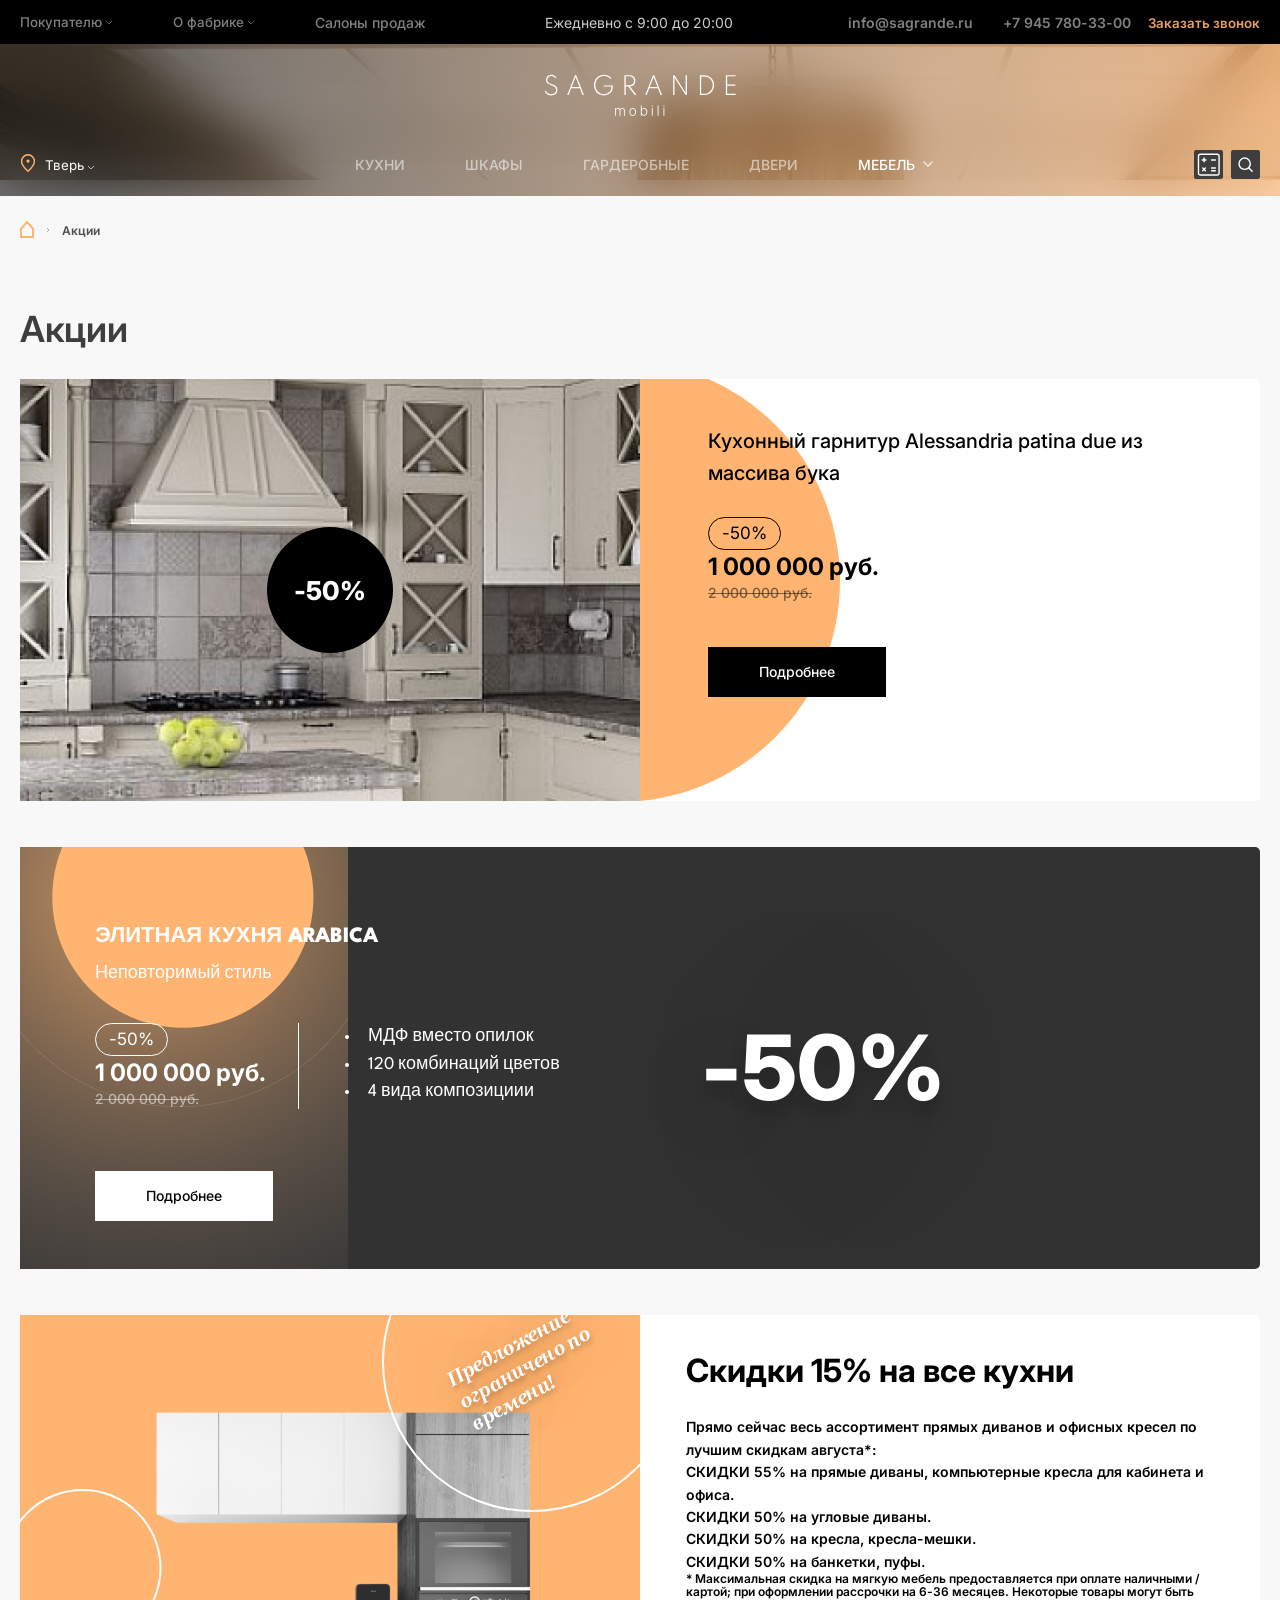
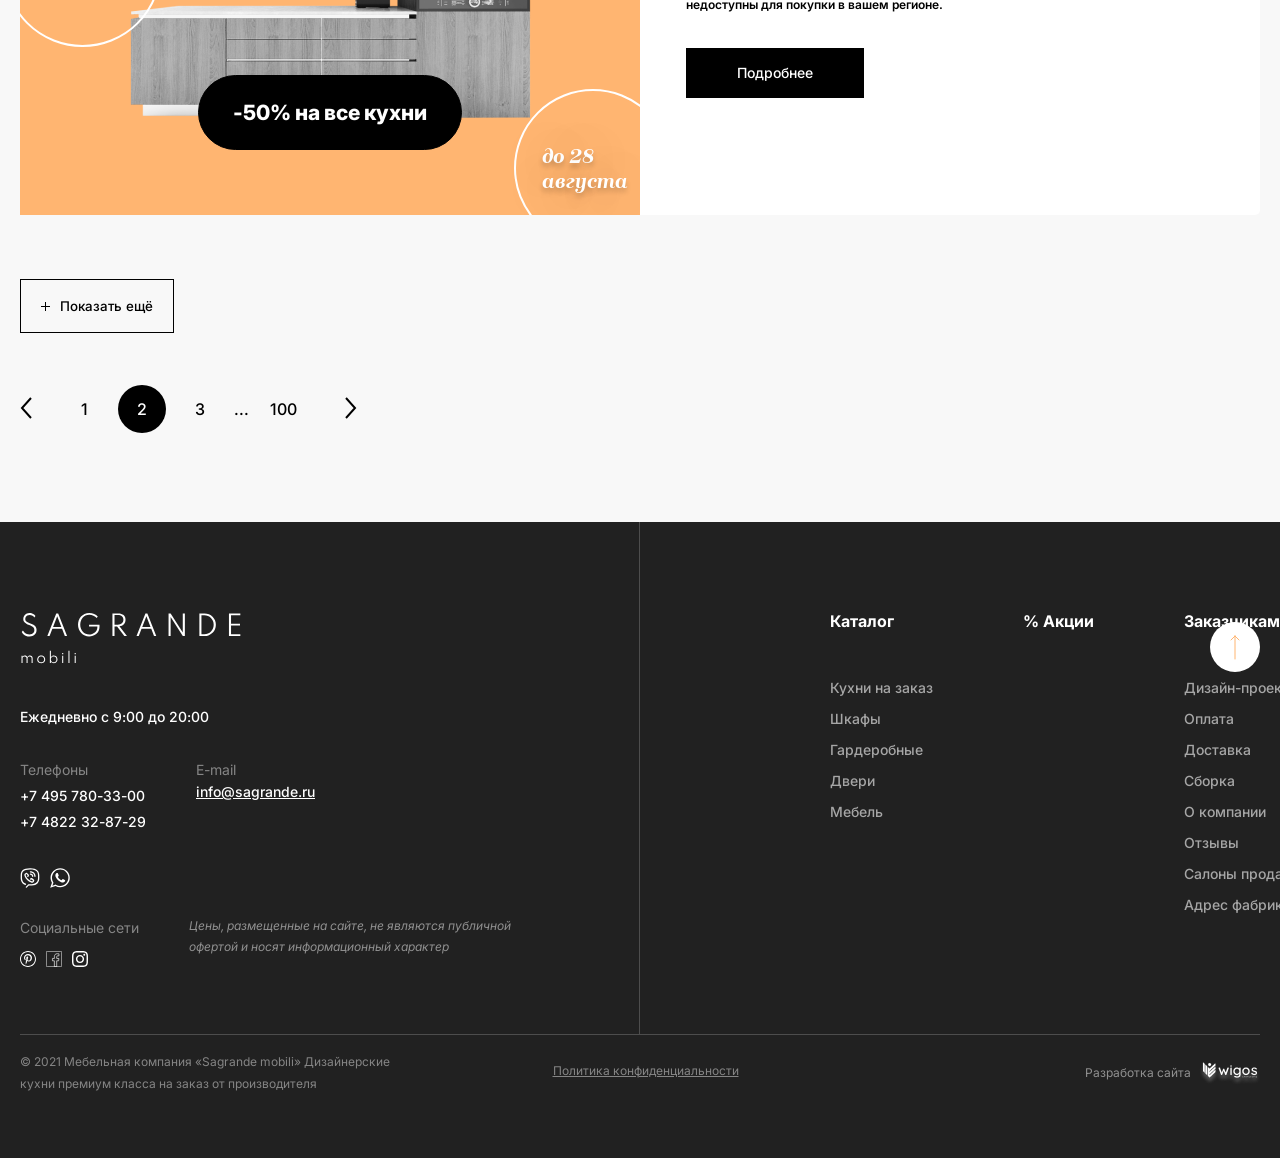
==== commit a20bd84a: "22" ====
--- a/actions.html
+++ b/actions.html
@@ -13,8 +13,8 @@
         <div class="container">
           <div class="header__top_left">
             <div class="drop_menu">
-              <button class="item" type="button"><span>Покупателю</span><svg width="8" height="5" viewBox="0 0 8 5" fill="none" xmlns="http://www.w3.org/2000/svg">
-<path opacity="0.67" d="M1 1L4 4L7 1"/>
+              <button class="item" type="button"><span>Покупателю</span><svg width="8" height="5" viewBox="0 0 8 5" xmlns="http://www.w3.org/2000/svg" version="1.1" preserveAspectRatio="xMinYMin">
+<use xlink:href="#icon-header-arrow"></use>
 </svg>
               </button>
               <div class="drop_menu__list">
@@ -31,8 +31,8 @@
               </div>
             </div>
             <div class="drop_menu">
-              <button class="item" type="button"><span>О фабрике</span><svg width="8" height="5" viewBox="0 0 8 5" fill="none" xmlns="http://www.w3.org/2000/svg">
-<path opacity="0.67" d="M1 1L4 4L7 1"/>
+              <button class="item" type="button"><span>О фабрике</span><svg width="8" height="5" viewBox="0 0 8 5" xmlns="http://www.w3.org/2000/svg" version="1.1" preserveAspectRatio="xMinYMin">
+<use xlink:href="#icon-header-arrow"></use>
 </svg>
               </button>
               <div class="drop_menu__list">
@@ -50,37 +50,32 @@
           </div>
           <div class="header__top_center"><span>Ежедневно с 9:00 до 20:00</span></div>
           <div class="header__top_right"><a class="item" href="mailto:info@sagrande.ru"><span>info@sagrande.ru</span></a><a class="item" href="tel:79457803300"> <span>+7 945 780-33-00</span></a>
-            <button class="item item_modal modal_call_active" type="button"><span>Заказать звонок</span></button>
+            <button class="item item_modal modal_call_active js--modal-button" type="button"><span>Заказать звонок</span></button>
           </div>
         </div>
       </div>
       <div class="header__bottom">
         <div class="container">
           <div class="header__bottom_top">
-            <button class="header__bottom_burger" type="button"><svg width="29" height="29" viewBox="0 0 29 29" fill="none" xmlns="http://www.w3.org/2000/svg">
-<circle cx="14.5" cy="14.5" r="14.1848" stroke="white" stroke-width="0.630435"/>
-<path d="M6.93478 10.7174H22.0652" stroke="white" stroke-width="0.796339"/>
-<path d="M6.93475 14.6991H22.0652" stroke="white" stroke-width="0.796339"/>
-<path d="M6.93475 18.6808H22.0652" stroke="white" stroke-width="0.796339"/>
+            <button class="header__bottom_burger" type="button"><svg width="29" height="29">
+<use xlink:href="#icon-header-burger"></use>
 </svg>
             </button><a class="header__bottom_logo" href="#"><img src="./img/logo_text.svg" alt="logo"></a>
-            <button class="header__bottom_call" type="button"><svg width="29" height="29" viewBox="0 0 29 29" fill="none" xmlns="http://www.w3.org/2000/svg">
-<circle cx="14.5" cy="14.5" r="14.1848" stroke="white" stroke-width="0.630435"/>
-<path d="M12.8909 9.44615L12.3897 9.59735C11.9427 9.73201 11.5434 9.99159 11.239 10.3455C10.9345 10.6995 10.7375 11.133 10.6712 11.5952C10.4633 13.0428 10.9281 14.7354 12.0488 16.6765C13.1667 18.6127 14.3973 19.8601 15.7518 20.4061C16.187 20.5815 16.6634 20.6282 17.1244 20.5407C17.5854 20.4532 18.0116 20.2352 18.3523 19.9126L18.7324 19.5528C18.9786 19.3195 19.1318 19.0048 19.1635 18.6671C19.1952 18.3294 19.1032 17.9916 18.9046 17.7167L17.9554 16.4007C17.827 16.223 17.6463 16.0899 17.4386 16.0201C17.2308 15.9503 17.0064 15.9473 16.7969 16.0115L15.3612 16.4504L15.3241 16.4574C15.1659 16.4805 14.8012 16.1382 14.3462 15.35C13.8702 14.5254 13.7708 14.0431 13.9024 13.9185L14.6332 13.2374C14.9 12.9884 15.0823 12.6621 15.1544 12.3044C15.2264 11.9466 15.1847 11.5752 15.035 11.2424L14.573 10.2127C14.4336 9.90249 14.1861 9.65365 13.8767 9.5126C13.5673 9.37155 13.2171 9.34793 12.8916 9.44615H12.8909ZM13.9339 10.4997L14.3966 11.5294C14.4866 11.729 14.5117 11.9519 14.4685 12.1665C14.4253 12.3812 14.316 12.577 14.1558 12.7264L13.4236 13.4082C12.9546 13.8513 13.11 14.6094 13.7393 15.7C14.3322 16.7262 14.8726 17.233 15.4529 17.1448L15.5397 17.1266L17.0013 16.6807C17.0711 16.6592 17.146 16.6601 17.2153 16.6834C17.2846 16.7066 17.3449 16.7509 17.3877 16.8102L18.3369 18.1262C18.4363 18.2637 18.4823 18.4326 18.4665 18.6015C18.4507 18.7705 18.374 18.9279 18.2508 19.0446L17.8707 19.4044C17.6273 19.6347 17.323 19.7903 16.9938 19.8527C16.6646 19.9151 16.3243 19.8817 16.0136 19.7565C14.825 19.2777 13.7015 18.1388 12.655 16.3265C11.6064 14.51 11.1822 12.9651 11.3642 11.6946C11.4115 11.3644 11.5523 11.0546 11.7698 10.8017C11.9873 10.5488 12.2726 10.3634 12.592 10.2673L13.0939 10.1161C13.2566 10.0672 13.4315 10.0791 13.5861 10.1497C13.7407 10.2203 13.8643 10.3447 13.9339 10.4997Z" fill="white"/>
+            <button class="header__bottom_call modal_call_active" type="button"><svg width="29" height="29">
+<use xlink:href="#icon-header-call"></use>
 </svg>
             </button>
           </div>
           <div class="header__bottom_links">
             <button class="locale_select" type="button">
-              <div class="icon"><svg width="16" height="19" viewBox="0 0 16 19" fill="none" xmlns="http://www.w3.org/2000/svg">
-<path d="M14.4167 7.40225C14.4167 11.0682 8.00004 17.3576 8.00004 17.3576C8.00004 17.3576 1.58337 11.0682 1.58337 7.40225C1.58337 3.73722 4.45621 0.765381 8.00004 0.765381C11.5439 0.765381 14.4167 3.73722 14.4167 7.40225Z" stroke="#FFB571" stroke-width="1.375"/>
-<path d="M8.00004 8.13966C8.24316 8.13966 8.47631 8.04254 8.64822 7.86967C8.82013 7.6968 8.91671 7.46234 8.91671 7.21787C8.91671 6.9734 8.82013 6.73894 8.64822 6.56607C8.47631 6.3932 8.24316 6.29608 8.00004 6.29608C7.75693 6.29608 7.52377 6.3932 7.35186 6.56607C7.17995 6.73894 7.08337 6.9734 7.08337 7.21787C7.08337 7.46234 7.17995 7.6968 7.35186 7.86967C7.52377 8.04254 7.75693 8.13966 8.00004 8.13966Z" fill="#FFB571" stroke="#FFB571" stroke-width="1.375" stroke-linecap="round" stroke-linejoin="round"/>
+              <div class="icon"><svg width="16" height="19" viewBox="0 0 16 19" xmlns="http://www.w3.org/2000/svg" version="1.1" preserveAspectRatio="xMinYMin">
+<use xlink:href="#icon-locale"></use>
 </svg>
               </div>
               <div class="text">Тверь</div>
               <div class="arrow">
-                 <svg width="8" height="5" viewBox="0 0 8 5" fill="none" xmlns="http://www.w3.org/2000/svg">
-<path d="M1 1.06702L4 4.08378L7 1.06702" stroke="white"/>
+                 <svg width="8" height="5" viewBox="0 0 8 5" xmlns="http://www.w3.org/2000/svg" version="1.1" preserveAspectRatio="xMinYMin">
+<use xlink:href="#icon-header-arrow"></use>
 </svg>
               </div>
             </button>
@@ -91,24 +86,18 @@
                 <li><a href="#">Гардеробные</a></li>
                 <li><a href="#">Двери</a></li>
                 <li><a class="header__nav_drop" href="#">
-                    Мебель<svg width="11" height="6" viewBox="0 0 11 6" fill="none" xmlns="http://www.w3.org/2000/svg">
-<path d="M10 5L5.5 1L1 5" stroke="white"/>
+                    Мебель<svg width="14" height="9" viewBox="0 0 11 6" xmlns="http://www.w3.org/2000/svg" version="1.1" preserveAspectRatio="xMinYMin">
+<use xlink:href="#icon-header-arrow"></use>
 </svg></a></li>
               </ul>
             </nav>
             <div class="right">
-              <button class="item" type="button"><svg width="23" height="23" viewBox="0 0 23 23" fill="none" xmlns="http://www.w3.org/2000/svg">
-<path d="M1.47534 20.1314V3.17258C1.47534 2.67283 1.67276 2.19355 2.02418 1.84017C2.37559 1.48679 2.85221 1.28827 3.34919 1.28827H20.2138C20.7108 1.28827 21.1874 1.48679 21.5388 1.84017C21.8902 2.19355 22.0877 2.67283 22.0877 3.17258V20.1314C22.0877 20.6312 21.8902 21.1105 21.5388 21.4638C21.1874 21.8172 20.7108 22.0157 20.2138 22.0157H3.34919C2.85221 22.0157 2.37559 21.8172 2.02418 21.4638C1.67276 21.1105 1.47534 20.6312 1.47534 20.1314Z" stroke="white" stroke-width="1.40539"/>
-<path d="M14.5922 6.94128H18.3399" stroke="white" stroke-width="1.40539" stroke-linecap="round" stroke-linejoin="round"/>
-<path d="M14.5922 14.9495H18.3399" stroke="white" stroke-width="1.40539" stroke-linecap="round" stroke-linejoin="round"/>
-<path d="M14.5922 17.776H18.3399" stroke="white" stroke-width="1.40539" stroke-linecap="round" stroke-linejoin="round"/>
-<path d="M7.09687 6.94126V8.82558M5.22302 6.94126H7.09687H5.22302ZM8.97072 6.94126H7.09687H8.97072ZM7.09687 6.94126V5.05695V6.94126Z" stroke="white" stroke-width="1.40539" stroke-linecap="round" stroke-linejoin="round"/>
-<path d="M7.09678 16.3627L8.42253 17.6949M5.77197 17.6949L7.09678 16.3627L5.77197 17.6949ZM8.42253 15.0305L7.09678 16.3627L8.42253 15.0305ZM7.09678 16.3627L5.77197 15.0305L7.09678 16.3627Z" stroke="white" stroke-width="1.40539" stroke-linecap="round" stroke-linejoin="round"/>
+              <button class="item" type="button"><svg width="23" height="23">
+<use xlink:href="#icon-header-calc"></use>
 </svg>
               </button>
-              <button class="item" type="button"><svg width="15" height="15" viewBox="0 0 15 15" fill="none" xmlns="http://www.w3.org/2000/svg">
-<path d="M10.8684 10.9494L14.1477 14.247" stroke="white" stroke-width="1.40539" stroke-linecap="round" stroke-linejoin="round"/>
-<path d="M1.03079 6.70989C1.03079 7.45225 1.1762 8.18733 1.45871 8.87318C1.74122 9.55903 2.1553 10.1822 2.6773 10.7071C3.19931 11.2321 3.81903 11.6484 4.50106 11.9325C5.1831 12.2166 5.9141 12.3628 6.65233 12.3628C7.39056 12.3628 8.12157 12.2166 8.8036 11.9325C9.48564 11.6484 10.1054 11.2321 10.6274 10.7071C11.1494 10.1822 11.5635 9.55903 11.846 8.87318C12.1285 8.18733 12.2739 7.45225 12.2739 6.70989C12.2739 5.21064 11.6816 3.77279 10.6274 2.71266C9.57312 1.65252 8.14326 1.05695 6.65233 1.05695C5.16141 1.05695 3.73155 1.65252 2.6773 2.71266C1.62306 3.77279 1.03079 5.21064 1.03079 6.70989V6.70989Z" stroke="white" stroke-width="1.40539" stroke-linecap="round" stroke-linejoin="round"/>
+              <button class="item" type="button"><svg width="15" height="15">
+<use xlink:href="#icon-header-search"></use>
 </svg>
               </button>
             </div>
@@ -122,17 +111,15 @@
               <li><a href="#">Мебель для ванной</a></li>
               <li class="active">
                 <button class="header__drop_wrapper__button" type="button">
-                  Мебель для офиса<svg width="8" height="5" viewBox="0 0 8 5" fill="none" xmlns="http://www.w3.org/2000/svg">
-<path d="M7 1L4 4L1 1"/>
-</svg>
-                </button>
+                  Мебель для офиса<svg width="8" height="5" viewBox="0 0 8 5" xmlns="http://www.w3.org/2000/svg" version="1.1" preserveAspectRatio="xMinYMin">
+<use xlink:href="#icon-header-arrow"></use>
+                </button></svg>
               </li>
               <li>
                 <button class="header__drop_wrapper__button" type="button">
-                  Предметы мебели<svg width="8" height="5" viewBox="0 0 8 5" fill="none" xmlns="http://www.w3.org/2000/svg">
-<path d="M7 1L4 4L1 1"/>
-</svg>
-                </button>
+                  Предметы мебели<svg width="8" height="5" viewBox="0 0 8 5" xmlns="http://www.w3.org/2000/svg" version="1.1" preserveAspectRatio="xMinYMin">
+<use xlink:href="#icon-header-arrow"></use>
+                </button></svg>
               </li>
             </ul>
           </div>
@@ -147,7 +134,7 @@
     </header>
     <div class="breadcrumbs">
       <div class="container"><a href="/"><svg width="14" height="18" viewBox="0 0 14 18" fill="none" xmlns="http://www.w3.org/2000/svg">
-<path d="M13 17H1V8.75L7 2L13 8.75V17Z" stroke="#FFB571" stroke-width="2"/>
+<use xlink:href="#icon-home"></use>
 </svg></a><span>Акции</span></div>
     </div>
     <section class="actions">
@@ -211,17 +198,16 @@
         </div>
         <div class="page_control">
           <button class="page_control_button" type="button"><svg width="9" height="9" viewBox="0 0 9 9" fill="none" xmlns="http://www.w3.org/2000/svg">
-<path d="M0 4.5H9"/>
-<path d="M4.5 0L4.5 9"/>
+<use xlink:href="#icon-plus"></use>
 </svg><span>Показать ещё</span>
           </button>
           <div class="page_control_page">
             <button class="arrow" type="button"><svg width="12" height="22" viewBox="0 0 12 22" fill="none" xmlns="http://www.w3.org/2000/svg">
-<path d="M11 1L2 11L11 21" stroke="black" stroke-width="2"/>
+<use xlink:href="#icon-page-left"></use>
 </svg>
             </button><a class="page" href="#">1</a><a class="page active" href="#">2</a><a class="page" href="#">3</a><span class="sep">...</span><a class="page" href="#">100</a>
             <button class="arrow" type="button"><svg width="12" height="22" viewBox="0 0 12 22" fill="none" xmlns="http://www.w3.org/2000/svg">
-<path d="M1 21L10 11L0.999999 1" stroke="black" stroke-width="2"/>
+<use xlink:href="#icon-page-right"></use>
 </svg>
             </button>
           </div>
@@ -231,37 +217,32 @@
     <footer class="footer">
       <div class="container">
         <button class="footer__button_arrow" type="button" onclick="goToScroll()"><svg width="10" height="25" viewBox="0 0 10 25" fill="none" xmlns="http://www.w3.org/2000/svg">
-<path d="M5 24V1M5 1L1 5M5 1L9 5" stroke="#FFB571" stroke-linecap="round" stroke-linejoin="round"/>
+<use xlink:href="#icon-arrow-top"></use>
 </svg>
         </button>
         <div class="footer__left"><a class="logo" href="/"><img src="./img/logo_text_left.svg" alt="image"></a><b class="time">Ежедневно с 9:00 до 20:00</b>
           <div class="footer__tab">
             <div class="footer__tab_header"><span>Контакты</span>
               <button type="button"><svg width="15" height="15" viewBox="0 0 15 15" fill="none" xmlns="http://www.w3.org/2000/svg">
-<circle cx="7.5" cy="7.5" r="7.5" transform="rotate(180 7.5 7.5)" fill="#C87224"/>
-<path d="M10 8L7.5 6L5 8" stroke="white"/>
+<use xlink:href="#icon-footer-arrow"></use>
 </svg>
               </button>
             </div>
             <div class="footer__tab__wrap">
               <div class="flex">
                 <div class="block_list">
-                  <div class="block_list__title">Телефоны</div><a class="block_list__phone" href="#">+7 495 780-33-00</a><a class="block_list__phone" href="#">+7 4822 32-87-29</a>
+                  <div class="block_list__title">Телефоны</div><a class="block_list__phone" href="tel:74957803300">+7 495 780-33-00</a><a class="block_list__phone" href="tel:74822328729">+7 4822 32-87-29</a>
                 </div>
                 <div class="block_list">
-                  <div class="block_list__title">E-mail</div><a class="block_list__mail" href="#">info@sagrande.ru</a>
+                  <div class="block_list__title">E-mail</div><a class="block_list__mail" href="mailto:info@sagrande.ru">info@sagrande.ru</a>
                 </div>
               </div>
               <div class="flex">
                 <div class="block_list">
-                  <div class="block_list__social"><a href="#"><svg width="20" height="20" viewBox="0 0 20 20" fill="none" xmlns="http://www.w3.org/2000/svg">
-<path d="M17.434 2.39178C15.884 0.873782 13.38 0.137782 9.98796 0.203782C6.56796 0.271782 4.28196 0.871782 2.79396 2.09378C1.35396 3.27578 0.68396 5.00378 0.68396 7.53378V10.1158C0.68396 13.1018 2.28396 16.3858 5.34196 16.8818C5.69596 16.9398 6.02796 16.6998 6.08596 16.3458C6.14396 15.9918 5.90396 15.6598 5.54996 15.6018C3.22996 15.2258 1.97796 12.4938 1.97796 10.1138V7.53178C1.97796 3.90378 3.32196 1.62978 10.012 1.49778C13.046 1.43778 15.234 2.04978 16.526 3.31578C17.532 4.30178 18.022 5.68178 18.022 7.53178V10.1138C18.022 14.0238 16.268 15.7478 11.766 16.2558H8.57596C8.40396 16.2558 8.23996 16.3238 8.11796 16.4458L5.86796 18.6938C5.61596 18.9458 5.61596 19.3578 5.86796 19.6098C5.99396 19.7358 6.15996 19.7998 6.32596 19.7998C6.49196 19.7998 6.65796 19.7358 6.78396 19.6098L8.84396 17.5498H11.804C11.828 17.5498 11.852 17.5478 11.876 17.5458C14.452 17.2598 16.216 16.5898 17.426 15.4358C18.7 14.2238 19.318 12.4818 19.318 10.1118V7.53178C19.318 5.34778 18.684 3.61778 17.434 2.39178Z" fill="white"/>
-<path d="M10.404 4.42979C11.448 4.42979 12.428 4.83579 13.166 5.57379C13.904 6.31179 14.31 7.29379 14.31 8.33779C14.31 8.69579 14.6 8.98579 14.958 8.98579C15.316 8.98579 15.606 8.69579 15.606 8.33779C15.606 6.94779 15.064 5.64179 14.082 4.65779C13.1 3.67579 11.794 3.13379 10.404 3.13379C10.046 3.13379 9.75598 3.42379 9.75598 3.78179C9.75598 4.13979 10.046 4.42979 10.404 4.42979Z" fill="white"/>
-<path d="M10.404 6.70811C11.302 6.70811 12.034 7.44011 12.034 8.33811C12.034 8.69611 12.324 8.98611 12.682 8.98611C13.04 8.98611 13.33 8.69611 13.33 8.33811C13.33 6.72611 12.018 5.41411 10.404 5.41211C10.046 5.41211 9.75598 5.70211 9.75598 6.06011C9.75598 6.41811 10.046 6.70811 10.404 6.70811Z" fill="white"/>
-<path d="M7.49998 7.8181C7.20398 8.0201 7.12998 8.4221 7.32998 8.7181C7.53198 9.0141 7.93398 9.0881 8.22998 8.8881C8.46198 8.7301 9.00597 8.3581 8.96797 7.6141C8.94397 7.1701 8.54198 6.5341 8.20998 6.0801C7.72398 5.4141 7.30398 5.0141 6.96798 4.8901C6.65198 4.7721 6.32398 4.7701 5.98798 4.8821C5.29198 5.1161 4.78798 5.5401 4.52798 6.1061C4.27598 6.6581 4.27998 7.2921 4.54398 7.9401C5.16798 9.4641 6.03798 10.8001 7.13998 11.9161C8.24998 13.0121 9.58597 13.8821 11.112 14.5061C11.442 14.6401 11.77 14.7081 12.084 14.7081C12.386 14.7081 12.676 14.6461 12.946 14.5221C13.512 14.2621 13.936 13.7581 14.17 13.0621C14.282 12.7281 14.28 12.3981 14.164 12.0841C14.038 11.7441 13.638 11.3261 12.974 10.8381C12.52 10.5061 11.884 10.1041 11.438 10.0801C10.696 10.0421 10.324 10.5861 10.166 10.8181C9.96397 11.1141 10.04 11.5161 10.334 11.7181C10.63 11.9201 11.032 11.8441 11.234 11.5501C11.304 11.4461 11.344 11.4001 11.368 11.3801C11.732 11.4961 12.768 12.2581 12.954 12.5501C12.958 12.5681 12.96 12.5981 12.942 12.6481C12.86 12.8901 12.7 13.2081 12.406 13.3441C12.13 13.4701 11.816 13.3921 11.602 13.3061C10.234 12.7481 9.03797 11.9701 8.05598 11.0001C7.07998 10.0121 6.30198 8.8181 5.74398 7.4501C5.65598 7.2361 5.57798 6.9221 5.70598 6.6461C5.84198 6.3521 6.15798 6.1921 6.39998 6.1101C6.45198 6.0921 6.47998 6.0941 6.49998 6.0981C6.79198 6.2841 7.55398 7.3221 7.66998 7.6841C7.64998 7.7061 7.60398 7.7461 7.49998 7.8181Z" fill="white"/>
-</svg></a><a href="#"><svg width="20" height="20" viewBox="0 0 20 20" fill="none" xmlns="http://www.w3.org/2000/svg">
-<path d="M7.98202 5.54192C7.79602 5.04592 7.58002 5.08192 7.43802 5.07592C7.29402 5.06992 7.17002 5.07392 6.97602 5.07592C6.81202 5.07792 6.54402 5.11992 6.31002 5.35592C6.07602 5.59192 5.41802 6.15792 5.37402 7.35592C5.32802 8.55592 6.16402 9.74592 6.28202 9.91392C6.39802 10.0819 7.87802 12.6799 10.338 13.7499C12.798 14.8179 12.81 14.4919 13.262 14.4699C13.714 14.4459 14.738 13.9339 14.964 13.3739C15.19 12.8119 15.208 12.3239 15.15 12.2199C15.092 12.1159 14.932 12.0479 14.69 11.9179C14.448 11.7859 13.264 11.1519 13.042 11.0619C12.82 10.9719 12.658 10.9259 12.484 11.1639C12.31 11.4019 11.82 11.9319 11.67 12.0899C11.52 12.2479 11.376 12.2619 11.136 12.1299C10.896 11.9999 10.114 11.7119 9.20602 10.8479C8.50002 10.1759 8.03802 9.35792 7.90402 9.10992C7.77002 8.85992 7.90402 8.73392 8.03002 8.61592C8.14402 8.50992 8.28602 8.33992 8.41402 8.20192C8.54202 8.06392 8.58602 7.96392 8.67402 7.80392C8.76202 7.64392 8.72602 7.49992 8.67002 7.37592C8.61402 7.25592 8.16802 6.03792 7.98202 5.54192Z" fill="white"/>
-<path d="M10.1781 1.6002C12.3761 1.6002 14.4421 2.4482 15.9961 3.9902C17.5461 5.5282 18.4001 7.57419 18.4001 9.74819C18.4001 11.9222 17.5461 13.9662 15.9961 15.5062C14.4421 17.0482 12.3761 17.8962 10.1781 17.8962C8.78607 17.8962 7.41207 17.5462 6.20007 16.8802L5.67407 16.5922L5.10207 16.7742L2.41407 17.6282L3.26207 15.1282L3.47207 14.5082L3.13207 13.9502C2.36207 12.6862 1.95607 11.2322 1.95607 9.74819C1.95607 7.57419 2.81007 5.5282 4.36007 3.9902C5.91407 2.4482 7.98007 1.6002 10.1781 1.6002ZM10.1781 0.200195C4.86407 0.200195 0.556073 4.4742 0.556073 9.74819C0.556073 11.5522 1.06007 13.2382 1.93607 14.6782L0.200073 19.8002L5.52807 18.1082C6.90607 18.8642 8.49207 19.2962 10.1781 19.2962C15.4921 19.2962 19.8001 15.0202 19.8001 9.74819C19.8001 4.4742 15.4921 0.200195 10.1781 0.200195Z" fill="white"/>
+                  <div class="block_list__social"><a href="viber://chat?number=%2B74957803300"><svg width="20" height="20" viewBox="0 0 20 20" fill="none" xmlns="http://www.w3.org/2000/svg">
+<use xlink:href="#icon-viber"></use>
+</svg></a><a href="https://api.whatsapp.com/send/?phone=74957803300"><svg width="20" height="20" viewBox="0 0 20 20" fill="none" xmlns="http://www.w3.org/2000/svg">
+<use xlink:href="#icon-whatsapp"></use>
 </svg></a></div>
                 </div>
               </div>
@@ -269,13 +250,11 @@
                 <div class="block_list">
                   <div class="block_list__title">Социальные сети</div>
                   <div class="block_list__social"><a href="#"><svg width="16" height="16" viewBox="0 0 16 16" fill="none" xmlns="http://www.w3.org/2000/svg">
-<path d="M6.15 12.975C6.4 12.55 6.775 11.875 6.925 11.325C7 11.025 7.325 9.825 7.325 9.825C7.525 10.225 8.125 10.55 8.75 10.55C10.65 10.55 12 8.8 12 6.625C12 4.55 10.3 3 8.15 3C5.425 3.025 4 4.85 4 6.825C4 7.75 4.5 8.9 5.275 9.275C5.4 9.325 5.45 9.3 5.475 9.2C5.5 9.125 5.6 8.675 5.65 8.475C5.675 8.4 5.65 8.35 5.6 8.3C5.35 7.975 5.125 7.4 5.125 6.875C5.125 5.475 6.175 4.15 7.95 4.15C9.5 4.15 10.575 5.2 10.575 6.7C10.575 8.4 9.725 9.575 8.6 9.575C7.975 9.575 7.525 9.075 7.675 8.45C7.85 7.7 8.2 6.9 8.2 6.35C8.2 5.875 7.95 5.475 7.4 5.475C6.775 5.475 6.275 6.125 6.275 7C6.275 7.55 6.45 7.925 6.45 7.925C6.45 7.925 5.85 10.55 5.75 11.025C5.625 11.575 5.675 12.325 5.725 12.825L5.8 13.5L6.15 12.975Z" fill="white"/>
-<path d="M8 16C3.6 16 0 12.4 0 8C0 3.6 3.6 0 8 0C12.4 0 16 3.6 16 8C16 12.4 12.4 16 8 16ZM8 1C4.15 1 1 4.15 1 8C1 11.85 4.15 15 8 15C11.85 15 15 11.85 15 8C15 4.15 11.85 1 8 1Z" fill="white"/>
+<use xlink:href="#icon-prints"></use>
 </svg></a><a href="#"><svg width="16" height="16" viewBox="0 0 16 16" fill="none" xmlns="http://www.w3.org/2000/svg">
-<path fill-rule="evenodd" clip-rule="evenodd" d="M10.6781 15.7338V9.78607H12.5989L12.8853 7.46794H10.6781V5.9882C10.6781 5.3178 10.8568 4.86047 11.7832 4.86047L12.9637 4.85887V2.78714C12.7592 2.75834 12.0586 2.69434 11.2429 2.69434C9.54075 2.69434 8.37542 3.77567 8.37542 5.7594V7.46794H6.44849V9.78607H8.37542V15.7338H10.6781Z" stroke="white" stroke-width="0.64"/>
-<path fill-rule="evenodd" clip-rule="evenodd" d="M14.6666 15.7333H1.33327C0.744202 15.7333 0.266602 15.2557 0.266602 14.6666V1.33327C0.266602 0.744202 0.744202 0.266602 1.33327 0.266602H14.6666C15.2557 0.266602 15.7333 0.744202 15.7333 1.33327V14.6666C15.7333 15.2557 15.2557 15.7333 14.6666 15.7333Z" stroke="white" stroke-width="0.64" stroke-linejoin="round"/>
+<use xlink:href="#icon-fb"></use>
 </svg></a><a href="#"><svg width="16" height="16" viewBox="0 0 16 16" fill="none" xmlns="http://www.w3.org/2000/svg">
-<path d="M7.99998 1.44147C10.1361 1.44147 10.3891 1.4496 11.2327 1.48809C12.0126 1.52369 12.4362 1.65401 12.7182 1.76354C13.0916 1.90867 13.3581 2.08205 13.638 2.36198C13.9179 2.64191 14.0913 2.90844 14.2364 3.28183C14.346 3.56376 14.4763 3.98735 14.5119 4.76731C14.5504 5.61091 14.5585 5.86391 14.5585 8.00002C14.5585 10.1361 14.5504 10.3891 14.5119 11.2327C14.4763 12.0127 14.346 12.4363 14.2364 12.7182C14.0913 13.0916 13.9179 13.3581 13.638 13.638C13.3581 13.918 13.0916 14.0914 12.7182 14.2365C12.4362 14.346 12.0126 14.4763 11.2327 14.5119C10.3892 14.5504 10.1362 14.5586 7.99998 14.5586C5.86375 14.5586 5.61075 14.5504 4.76731 14.5119C3.98732 14.4763 3.56373 14.346 3.28183 14.2365C2.90841 14.0914 2.64188 13.918 2.36195 13.638C2.08202 13.3581 1.90863 13.0916 1.76354 12.7182C1.65398 12.4363 1.52366 12.0127 1.48806 11.2327C1.44957 10.3891 1.44144 10.1361 1.44144 8.00002C1.44144 5.86391 1.44957 5.61091 1.48806 4.76735C1.52366 3.98735 1.65398 3.56376 1.76354 3.28183C1.90863 2.90844 2.08202 2.64191 2.36195 2.36198C2.64188 2.08205 2.90841 1.90867 3.28183 1.76354C3.56373 1.65401 3.98732 1.52369 4.76728 1.48809C5.61088 1.4496 5.86388 1.44147 7.99998 1.44147ZM7.99998 0C5.8273 0 5.5549 0.00920926 4.70161 0.0481422C3.85007 0.0870116 3.26855 0.222229 2.75966 0.420006C2.23359 0.624451 1.78745 0.897997 1.34271 1.34274C0.897966 1.78748 0.624419 2.23363 0.419974 2.7597C0.222197 3.26859 0.0869798 3.8501 0.0481104 4.70164C0.0091775 5.5549 0 5.82733 0 8.00002C0 10.1727 0.0091775 10.4451 0.0481104 11.2984C0.0869798 12.1499 0.222197 12.7314 0.419974 13.2403C0.624419 13.7664 0.897966 14.2125 1.34271 14.6573C1.78745 15.102 2.23359 15.3756 2.75966 15.58C3.26855 15.7778 3.85007 15.913 4.70161 15.9519C5.5549 15.9908 5.8273 16 7.99998 16C10.1727 16 10.4451 15.9908 11.2984 15.9519C12.1499 15.913 12.7314 15.7778 13.2403 15.58C13.7664 15.3756 14.2125 15.102 14.6573 14.6573C15.102 14.2125 15.3755 13.7664 15.58 13.2403C15.7778 12.7314 15.913 12.1499 15.9519 11.2984C15.9908 10.4451 16 10.1727 16 8.00002C16 5.82733 15.9908 5.5549 15.9519 4.70164C15.913 3.8501 15.7778 3.26859 15.58 2.7597C15.3755 2.23363 15.102 1.78748 14.6573 1.34274C14.2125 0.897997 13.7664 0.624451 13.2403 0.420006C12.7314 0.222229 12.1499 0.0870116 11.2984 0.0481422C10.4451 0.00920926 10.1727 0 7.99998 0ZM7.99998 3.89189C5.73114 3.89189 3.89186 5.73117 3.89186 8.00002C3.89186 10.2689 5.73114 12.1081 7.99998 12.1081C10.2688 12.1081 12.1081 10.2689 12.1081 8.00002C12.1081 5.73117 10.2688 3.89189 7.99998 3.89189ZM7.99998 10.6667C6.52723 10.6667 5.3333 9.47277 5.3333 8.00002C5.3333 6.52727 6.52723 5.33333 7.99998 5.33333C9.47273 5.33333 10.6667 6.52727 10.6667 8.00002C10.6667 9.47277 9.47273 10.6667 7.99998 10.6667ZM13.2304 3.72959C13.2304 4.25979 12.8006 4.68961 12.2704 4.68961C11.7402 4.68961 11.3104 4.25979 11.3104 3.72959C11.3104 3.19939 11.7402 2.7696 12.2704 2.7696C12.8006 2.7696 13.2304 3.19939 13.2304 3.72959Z" fill="white"/>
+<use xlink:href="#icon-inst"></use>
 </svg></a></div>
                 </div>
                 <p class="text">Цены, размещенные на сайте, не являются публичной офертой и носят информационный характер</p>
@@ -288,8 +267,7 @@
             <div class="footer__right_list_tab">
               <button class="top" type="button">Каталог</button>
               <button class="arrow" type="button"><svg width="15" height="15" viewBox="0 0 15 15" fill="none" xmlns="http://www.w3.org/2000/svg">
-<circle cx="7.5" cy="7.5" r="7.5" transform="rotate(180 7.5 7.5)" fill="#C87224"/>
-<path d="M10 8L7.5 6L5 8" stroke="white"/>
+<use xlink:href="#icon-footer-arrow"></use>
 </svg>
               </button>
             </div>
@@ -308,8 +286,7 @@
             <div class="footer__right_list_tab">
               <button class="top" type="button">Заказчикам</button>
               <button class="arrow" type="button"><svg width="15" height="15" viewBox="0 0 15 15" fill="none" xmlns="http://www.w3.org/2000/svg">
-<circle cx="7.5" cy="7.5" r="7.5" transform="rotate(180 7.5 7.5)" fill="#C87224"/>
-<path d="M10 8L7.5 6L5 8" stroke="white"/>
+<use xlink:href="#icon-footer-arrow"></use>
 </svg>
               </button>
             </div>
@@ -335,90 +312,16 @@
       <div class="modal_content__wrap" data-simplebar>
         <div class="modal_content__header"><b class="title">Ваш город</b>
           <button class="modal_close" type="button"><svg width="15" height="15" viewBox="0 0 15 15" fill="none" xmlns="http://www.w3.org/2000/svg">
-<path d="M1 1L14 14" stroke="black"/>
-<path d="M14 1L1 14" stroke="black"/>
+<use xlink:href="#icon-modal-close"></use>
 </svg>
           </button>
         </div>
         <div class="modal_content__box" data-simplebar>
           <div class="smart_menu__header-locale"><svg width="16" height="19" viewBox="0 0 16 19" fill="none" xmlns="http://www.w3.org/2000/svg">
-<path d="M14.4166 7.40225C14.4166 11.0682 7.99992 17.3576 7.99992 17.3576C7.99992 17.3576 1.58325 11.0682 1.58325 7.40225C1.58325 3.73722 4.45609 0.765381 7.99992 0.765381C11.5438 0.765381 14.4166 3.73722 14.4166 7.40225Z" stroke="#FFB571" stroke-width="1.375"/>
-<path d="M7.99992 8.13972C8.24303 8.13972 8.47619 8.0426 8.6481 7.86973C8.82001 7.69686 8.91658 7.4624 8.91658 7.21793C8.91658 6.97346 8.82001 6.739 8.6481 6.56613C8.47619 6.39326 8.24303 6.29614 7.99992 6.29614C7.7568 6.29614 7.52365 6.39326 7.35174 6.56613C7.17983 6.739 7.08325 6.97346 7.08325 7.21793C7.08325 7.4624 7.17983 7.69686 7.35174 7.86973C7.52365 8.0426 7.7568 8.13972 7.99992 8.13972Z" fill="#FFB571" stroke="#FFB571" stroke-width="1.375" stroke-linecap="round" stroke-linejoin="round"/>
+<use xlink:href="#icon-locale"></use>
 </svg><span class="text">Тверь</span>
           </div><b class="title">Выбрать другой город</b>
-          <input class="field" type="text" placeholder="Поиск города">
-          <div class="list_checked">
-            <label class="list_checked__item">
-              <input type="radio" name="radio1" checked>
-              <div class="check"><svg width="13" height="9" viewBox="0 0 13 9" fill="none" xmlns="http://www.w3.org/2000/svg">
-<path d="M1 3L5.5 7.5L12 1" stroke="#FFB571"/>
-</svg>
-              </div><b>Тверь</b>
-            </label>
-            <label class="list_checked__item">
-              <input type="radio" name="radio1">
-              <div class="check"><svg width="13" height="9" viewBox="0 0 13 9" fill="none" xmlns="http://www.w3.org/2000/svg">
-<path d="M1 3L5.5 7.5L12 1" stroke="#FFB571"/>
-</svg>
-              </div><b>Москва</b>
-            </label>
-            <label class="list_checked__item">
-              <input type="radio" name="radio1">
-              <div class="check"><svg width="13" height="9" viewBox="0 0 13 9" fill="none" xmlns="http://www.w3.org/2000/svg">
-<path d="M1 3L5.5 7.5L12 1" stroke="#FFB571"/>
-</svg>
-              </div><b>Краснодар</b>
-            </label>
-            <label class="list_checked__item">
-              <input type="radio" name="radio1">
-              <div class="check"><svg width="13" height="9" viewBox="0 0 13 9" fill="none" xmlns="http://www.w3.org/2000/svg">
-<path d="M1 3L5.5 7.5L12 1" stroke="#FFB571"/>
-</svg>
-              </div><b>Сочи</b>
-            </label>
-            <label class="list_checked__item">
-              <input type="radio" name="radio1">
-              <div class="check"><svg width="13" height="9" viewBox="0 0 13 9" fill="none" xmlns="http://www.w3.org/2000/svg">
-<path d="M1 3L5.5 7.5L12 1" stroke="#FFB571"/>
-</svg>
-              </div><b>Санкт-Петербург</b>
-            </label>
-            <label class="list_checked__item">
-              <input type="radio" name="radio1">
-              <div class="check"><svg width="13" height="9" viewBox="0 0 13 9" fill="none" xmlns="http://www.w3.org/2000/svg">
-<path d="M1 3L5.5 7.5L12 1" stroke="#FFB571"/>
-</svg>
-              </div><b>Тверь</b>
-            </label>
-            <label class="list_checked__item">
-              <input type="radio" name="radio1">
-              <div class="check"><svg width="13" height="9" viewBox="0 0 13 9" fill="none" xmlns="http://www.w3.org/2000/svg">
-<path d="M1 3L5.5 7.5L12 1" stroke="#FFB571"/>
-</svg>
-              </div><b>Москва</b>
-            </label>
-            <label class="list_checked__item">
-              <input type="radio" name="radio1">
-              <div class="check"><svg width="13" height="9" viewBox="0 0 13 9" fill="none" xmlns="http://www.w3.org/2000/svg">
-<path d="M1 3L5.5 7.5L12 1" stroke="#FFB571"/>
-</svg>
-              </div><b>Краснодар</b>
-            </label>
-            <label class="list_checked__item">
-              <input type="radio" name="radio1">
-              <div class="check"><svg width="13" height="9" viewBox="0 0 13 9" fill="none" xmlns="http://www.w3.org/2000/svg">
-<path d="M1 3L5.5 7.5L12 1" stroke="#FFB571"/>
-</svg>
-              </div><b>Сочи</b>
-            </label>
-            <label class="list_checked__item">
-              <input type="radio" name="radio1">
-              <div class="check"><svg width="13" height="9" viewBox="0 0 13 9" fill="none" xmlns="http://www.w3.org/2000/svg">
-<path d="M1 3L5.5 7.5L12 1" stroke="#FFB571"/>
-</svg>
-              </div><b>Санкт-Петербург</b>
-            </label>
-          </div>
+          <input class="field" type="text" placeholder="Поиск города" autocomplete="off" id="search_city">
         </div>
       </div>
     </div>
@@ -426,8 +329,7 @@
       <div class="modal_content__wrap">
         <div class="modal_content__header"><b class="title">Заказать звонок</b>
           <button class="modal_close" type="button"><svg width="15" height="15" viewBox="0 0 15 15" fill="none" xmlns="http://www.w3.org/2000/svg">
-<path d="M1 1L14 14" stroke="black"/>
-<path d="M14 1L1 14" stroke="black"/>
+<use xlink:href="#icon-modal-close"></use>
 </svg>
           </button>
         </div>
@@ -446,8 +348,7 @@
       <div class="modal_content__wrap" data-simplebar>
         <div class="modal_content__header"><b class="title">Отправить сообщение</b>
           <button class="modal_close" type="button"><svg width="15" height="15" viewBox="0 0 15 15" fill="none" xmlns="http://www.w3.org/2000/svg">
-<path d="M1 1L14 14" stroke="black"/>
-<path d="M14 1L1 14" stroke="black"/>
+<use xlink:href="#icon-modal-close"></use>
 </svg>
           </button>
         </div>
@@ -625,11 +526,203 @@
           <div class="sub-item"><a class="item" href="#"><img class="lazyload" data-src="./img/drop_menu/sub1_1.jpg" src="#" alt="image"><span>Кабинеты руководителя</span></a><a class="item" href="#"><img class="lazyload" data-src="./img/drop_menu/sub1_2.jpg" src="#" alt="image"><span>Столы для переговоров (конференц столы)</span></a></div>
         </div>
       </div>
-    </div>
+    </div><svg width="0" height="0" class="hidden">
+<symbol fill="none" xmlns="http://www.w3.org/2000/svg" viewBox="0 0 22 21" id="icon-order-4">
+<path d="M15.6414 0H1.53791C1.16101 0 0.855469 0.305537 0.855469 0.682441V20.2454C0.855469 20.6222 1.16101 20.9278 1.53791 20.9278H15.6414C16.0182 20.9278 16.3238 20.6222 16.3238 20.2453V0.682441C16.3238 0.305537 16.0183 0 15.6414 0ZM14.9589 19.5629H2.22031V1.36484H14.9589V19.5629Z" fill="white"></path>
+<path d="M21.7279 3.59802L20.3631 0.413365C20.2555 0.162437 20.0088 -0.000244141 19.7358 -0.000244141C19.4629 -0.000244141 19.2161 0.162437 19.1086 0.413365L17.7437 3.59802C17.7073 3.68296 17.6885 3.77444 17.6885 3.86685V18.8802C17.6885 20.0118 18.6042 20.9275 19.7358 20.9275C20.8674 20.9275 21.7831 20.0118 21.7831 18.8802V3.86685C21.7831 3.77444 21.7643 3.68296 21.7279 3.59802ZM20.4183 18.8802C20.4183 19.2574 20.1131 19.5627 19.7358 19.5627C19.3587 19.5627 19.0534 19.2575 19.0534 18.8802V18.1978H20.4182V18.8802H20.4183ZM20.4183 16.8329H19.0534V5.45916H20.4183V16.8329ZM20.4183 4.09432H19.0534V4.00693L19.7359 2.41458L20.4183 4.00693V4.09432H20.4183Z" fill="white"></path>
+<path d="M10.1818 2.72974H6.99714C6.62028 2.72974 6.3147 3.03527 6.3147 3.41218C6.3147 3.78908 6.62023 4.09462 6.99714 4.09462H10.1818C10.5587 4.09462 10.8642 3.78908 10.8642 3.41218C10.8642 3.03527 10.5587 2.72974 10.1818 2.72974Z" fill="white"></path>
+<path d="M12.9116 5.45923H4.26746C3.8906 5.45923 3.58502 5.76477 3.58502 6.14167C3.58502 6.51857 3.89056 6.82411 4.26746 6.82411H12.9115C13.2884 6.82411 13.594 6.51857 13.594 6.14167C13.594 5.76477 13.2884 5.45923 12.9116 5.45923Z" fill="white"></path>
+<path d="M12.9115 8.18921H9.72688C9.35001 8.18921 9.04443 8.49475 9.04443 8.87165C9.04443 9.24851 9.34997 9.55409 9.72688 9.55409H12.9115C13.2884 9.55409 13.594 9.24855 13.594 8.87165C13.5939 8.49475 13.2884 8.18921 12.9115 8.18921Z" fill="white"></path>
+<path d="M6.99719 8.18921H4.26746C3.8906 8.18921 3.58502 8.49475 3.58502 8.87165C3.58502 9.24851 3.89056 9.55409 4.26746 9.55409H6.99719C7.37405 9.55409 7.67963 9.24855 7.67963 8.87165C7.67963 8.49475 7.37405 8.18921 6.99719 8.18921Z" fill="white"></path>
+<path d="M12.9116 10.9189H4.26746C3.8906 10.9189 3.58502 11.2245 3.58502 11.6014C3.58502 11.9782 3.89056 12.2838 4.26746 12.2838H12.9115C13.2884 12.2838 13.594 11.9783 13.594 11.6014C13.594 11.2245 13.2884 10.9189 12.9116 10.9189Z" fill="white"></path>
+<path d="M8.36203 13.6484H4.26746C3.8906 13.6484 3.58502 13.954 3.58502 14.3309C3.58502 14.7078 3.89056 15.0133 4.26746 15.0133H8.36203C8.73889 15.0133 9.04447 14.7078 9.04447 14.3309C9.04447 13.954 8.73893 13.6484 8.36203 13.6484Z" fill="white"></path>
+<path d="M12.9116 16.3779H4.26746C3.8906 16.3779 3.58502 16.6835 3.58502 17.0604C3.58502 17.4373 3.89056 17.7428 4.26746 17.7428H12.9115C13.2884 17.7428 13.594 17.4373 13.594 17.0604C13.594 16.6835 13.2884 16.3779 12.9116 16.3779Z" fill="white"></path>
+<path d="M12.9115 13.6484H11.0917C10.7148 13.6484 10.4092 13.954 10.4092 14.3309C10.4092 14.7078 10.7148 15.0133 11.0917 15.0133H12.9115C13.2884 15.0133 13.5939 14.7078 13.5939 14.3309C13.5939 13.954 13.2884 13.6484 12.9115 13.6484Z" fill="white"></path>
+</symbol>
+<symbol fill="none" xmlns="http://www.w3.org/2000/svg" viewBox="0 0 19 21" id="icon-order-5">
+<path d="M18.4944 19.6513L16.7126 16.1346H17.6768C18.0583 16.1346 18.3676 15.8294 18.3676 15.4529C18.3676 15.0764 18.0583 14.7711 17.6768 14.7711H16.0218L12.5592 7.93703C12.7402 7.52363 12.8409 7.06828 12.8409 6.59005C12.8409 5.47724 12.2976 4.48742 11.4592 3.8649V2.04504C11.4592 0.917268 10.5294 -0.000244141 9.38665 -0.000244141C8.24384 -0.000244141 7.3141 0.917268 7.3141 2.04504V3.8649C6.47568 4.48742 5.93242 5.47724 5.93242 6.59005C5.93242 7.06828 6.0332 7.52359 6.21412 7.93703L2.75152 14.7711H1.09648C0.714962 14.7711 0.405641 15.0764 0.405641 15.4529C0.405641 15.8293 0.714962 16.1346 1.09648 16.1346H2.06069L0.278897 19.6513C0.108248 19.9881 0.246631 20.3976 0.587846 20.566C2.29553 21.4087 4.36867 20.7269 5.22258 19.0414L6.69533 16.1347H8.69577V16.8164C8.69577 17.1929 9.0051 17.4982 9.38661 17.4982C9.76813 17.4982 10.0774 17.1929 10.0774 16.8164V16.1347H12.0779L13.5506 19.0414C14.4015 20.7206 16.4706 21.4121 18.1854 20.566C18.5267 20.3976 18.665 19.9881 18.4944 19.6513ZM8.69582 2.04504C8.69582 1.66912 9.00572 1.36329 9.38665 1.36329C9.76759 1.36329 10.0775 1.66912 10.0775 2.04504V3.2499C9.8542 3.20498 9.6232 3.18131 9.38665 3.18131C9.15011 3.18131 8.91911 3.20498 8.69582 3.2499V2.04504ZM9.38665 4.54481C10.5295 4.54481 11.4592 5.46232 11.4592 6.59009C11.4592 7.67245 10.6026 8.56057 9.52346 8.63039C9.43246 8.61224 9.342 8.61204 9.24989 8.63039C8.17066 8.56057 7.31414 7.67245 7.31414 6.59009C7.3141 5.46228 8.24384 4.54481 9.38665 4.54481ZM3.98678 18.4316C3.57478 19.2449 2.70393 19.6503 1.87616 19.5477L3.60547 16.1346H5.15063L3.98678 18.4316ZM5.84142 14.7711H4.29627L7.1338 9.17079C7.48264 9.46775 7.89161 9.69746 8.34056 9.8386L5.84142 14.7711ZM10.0775 14.7711V14.0894C10.0775 13.7129 9.76817 13.4076 9.38665 13.4076C9.00514 13.4076 8.69582 13.7129 8.69582 14.0894V14.7711H7.38621L9.38665 10.8229L11.3871 14.7711H10.0775V14.7711ZM12.9319 14.7711L10.4327 9.8386C10.8817 9.69746 11.2906 9.46775 11.6395 9.17075L14.477 14.7711H12.9319ZM14.7865 18.4316L13.6227 16.1346H15.1678L16.8971 19.5478C16.0706 19.6502 15.1991 19.2459 14.7865 18.4316Z" fill="white"></path>
+</symbol>
+<symbol fill="none" xmlns="http://www.w3.org/2000/svg" viewBox="0 0 22 21" id="icon-order-6">
+<path d="M16.3092 5.00448H14.1837V2.95719C14.1837 1.70746 12.7017 0.909912 11.6815 0.909912H3.0374C1.90852 0.909912 0.990112 1.82832 0.990112 2.95719V16.6057C0.990112 16.9826 1.29565 17.2882 1.67255 17.2882H3.83723C3.76149 17.5018 3.71984 17.7314 3.71984 17.9706C3.71984 19.0995 4.63825 20.0179 5.76712 20.0179C6.89599 20.0179 7.8144 19.0995 7.8144 17.9706C7.8144 17.7314 7.77279 17.5018 7.69701 17.2882H15.211C15.1352 17.5018 15.0936 17.7314 15.0936 17.9706C15.0936 19.0995 16.012 20.0179 17.1409 20.0179C18.2697 20.0179 19.1882 19.0995 19.1882 17.9706C19.1882 17.7314 19.1465 17.5018 19.0708 17.2882H19.8706C20.9994 17.2882 21.9178 16.3698 21.9178 15.2409V10.6132C21.9179 7.52055 19.4018 5.00448 16.3092 5.00448ZM5.76712 18.653C5.39083 18.653 5.08468 18.3469 5.08468 17.9706C5.08468 17.5943 5.39083 17.2881 5.76712 17.2881C6.14341 17.2881 6.44956 17.5943 6.44956 17.9706C6.44956 18.3469 6.14341 18.653 5.76712 18.653ZM12.8188 15.9233H2.35495V14.5584H12.8188V15.9233ZM12.8188 13.1936H2.35495V2.95719C2.35495 2.5809 2.6611 2.27475 3.0374 2.27475H11.6815C12.1724 2.27475 12.8188 2.70402 12.8188 2.95719C12.8188 3.20122 12.8188 13.0026 12.8188 13.1936ZM16.9134 6.41252C18.9201 6.69983 20.4782 8.39612 20.5501 10.4639H16.9134V6.41252ZM17.1409 18.653C16.7646 18.653 16.4584 18.3469 16.4584 17.9706C16.4584 17.5943 16.7646 17.2881 17.1409 17.2881C17.5172 17.2881 17.8233 17.5943 17.8233 17.9706C17.8233 18.3469 17.5172 18.653 17.1409 18.653ZM20.553 13.1936H19.8706C19.4937 13.1936 19.1882 13.4991 19.1882 13.876C19.1882 14.253 19.4937 14.5585 19.8706 14.5585H20.553V15.2409C20.553 15.6172 20.2469 15.9234 19.8706 15.9234C19.5554 15.9234 14.379 15.9234 14.1837 15.9234V6.36932H15.5486V11.1463C15.5486 11.5232 15.8541 11.8288 16.231 11.8288H20.553V13.1936Z" fill="white"></path>
+<path d="M10.7996 6.56978C10.7993 6.56953 10.7992 6.56933 10.7989 6.56908L8.06937 3.83952C7.80291 3.57302 7.37078 3.57302 7.10428 3.83952L4.37472 6.56908C4.37448 6.56933 4.37431 6.56953 4.37407 6.56978C4.24679 6.69735 4.17468 6.87376 4.17468 7.05177V11.1463C4.17468 11.5232 4.48022 11.8288 4.85712 11.8288H10.3165C10.6934 11.8288 10.999 11.5232 10.999 11.1463V7.05177C10.999 6.87912 10.9302 6.7007 10.7996 6.56978ZM7.58681 5.28714L8.669 6.36933H6.50465L7.58681 5.28714ZM9.63409 10.4639H8.26925V9.78145C8.26925 9.40459 7.96371 9.09901 7.58681 9.09901C7.2099 9.09901 6.90437 9.40455 6.90437 9.78145V10.4639H5.53952V7.73417H9.63409V10.4639Z" fill="white"></path>
+</symbol>
+<symbol fill="none" xmlns="http://www.w3.org/2000/svg" viewBox="0 0 12 22" id="icon-page-left">
+<path d="M11 1L2 11L11 21" stroke="black" stroke-width="2"></path>
+</symbol>
+<symbol fill="none" xmlns="http://www.w3.org/2000/svg" viewBox="0 0 12 22" id="icon-page-right">
+<path d="M1 21L10 11L0.999999 1" stroke="black" stroke-width="2"></path>
+</symbol>
+<symbol fill="none" xmlns="http://www.w3.org/2000/svg" viewBox="0 0 9 9" id="icon-plus">
+<path d="M0 4.5H9"></path>
+<path d="M4.5 0L4.5 9"></path>
+</symbol>
+<symbol fill="none" xmlns="http://www.w3.org/2000/svg" viewBox="0 0 16 16" id="icon-prints">
+<path d="M6.15 12.975C6.4 12.55 6.775 11.875 6.925 11.325C7 11.025 7.325 9.825 7.325 9.825C7.525 10.225 8.125 10.55 8.75 10.55C10.65 10.55 12 8.8 12 6.625C12 4.55 10.3 3 8.15 3C5.425 3.025 4 4.85 4 6.825C4 7.75 4.5 8.9 5.275 9.275C5.4 9.325 5.45 9.3 5.475 9.2C5.5 9.125 5.6 8.675 5.65 8.475C5.675 8.4 5.65 8.35 5.6 8.3C5.35 7.975 5.125 7.4 5.125 6.875C5.125 5.475 6.175 4.15 7.95 4.15C9.5 4.15 10.575 5.2 10.575 6.7C10.575 8.4 9.725 9.575 8.6 9.575C7.975 9.575 7.525 9.075 7.675 8.45C7.85 7.7 8.2 6.9 8.2 6.35C8.2 5.875 7.95 5.475 7.4 5.475C6.775 5.475 6.275 6.125 6.275 7C6.275 7.55 6.45 7.925 6.45 7.925C6.45 7.925 5.85 10.55 5.75 11.025C5.625 11.575 5.675 12.325 5.725 12.825L5.8 13.5L6.15 12.975Z" fill="white"></path>
+<path d="M8 16C3.6 16 0 12.4 0 8C0 3.6 3.6 0 8 0C12.4 0 16 3.6 16 8C16 12.4 12.4 16 8 16ZM8 1C4.15 1 1 4.15 1 8C1 11.85 4.15 15 8 15C11.85 15 15 11.85 15 8C15 4.15 11.85 1 8 1Z" fill="white"></path>
+</symbol>
+<symbol fill="none" xmlns="http://www.w3.org/2000/svg" viewBox="0 0 61 57" id="icon-review-top">
+<path d="M14.0623 57C21.4735 57 26.9844 51.1683 26.9844 44.0198C26.9844 37.0594 21.0935 31.0396 14.0623 31.0396C12.9221 31.0396 11.972 31.2277 10.8318 31.4158C11.4019 22.9505 17.4829 13.5446 26.2243 4.32673L21.0935 0C9.50156 11.099 0 24.8317 0 40.8218C0 50.604 5.32087 57 14.0623 57ZM47.8878 57C55.4891 57 61 51.1683 61 44.0198C61 37.0594 54.919 31.0396 47.8878 31.0396C46.9377 31.0396 45.9875 31.2277 44.8474 31.4158C45.4174 22.9505 51.3084 13.5446 60.2399 4.32673L55.109 0C43.3271 11.099 33.8255 24.8317 33.8255 40.8218C33.8255 50.604 39.1464 57 47.8878 57Z" fill="#FFB571"></path>
+</symbol>
+<symbol fill="none" xmlns="http://www.w3.org/2000/svg" viewBox="0 0 50 20" id="icon-slider-left">
+<path d="M50 10H1M1 10L10 1M1 10L10 19" stroke-width="1.19608"></path>
+</symbol>
+<symbol fill="none" xmlns="http://www.w3.org/2000/svg" viewBox="0 0 12 23" id="icon-slider-left-light">
+<path d="M11.5 1L1 11.5L11.5 22" stroke="black"></path>
+</symbol>
+<symbol fill="none" xmlns="http://www.w3.org/2000/svg" viewBox="0 0 50 20" id="icon-slider-right">
+<path d="M-7.86805e-07 10L49 10M49 10L40 19M49 10L40 1" stroke-width="1.19608"></path>
+</symbol>
+<symbol fill="none" xmlns="http://www.w3.org/2000/svg" viewBox="0 0 12 23" id="icon-slider-right-light">
+<path d="M0.5 22L11 11.5L0.499998 1" stroke="black"></path>
+</symbol>
+<symbol fill="none" xmlns="http://www.w3.org/2000/svg" viewBox="0 0 20 20" id="icon-viber">
+<path d="M17.434 2.39178C15.884 0.873782 13.38 0.137782 9.98796 0.203782C6.56796 0.271782 4.28196 0.871782 2.79396 2.09378C1.35396 3.27578 0.68396 5.00378 0.68396 7.53378V10.1158C0.68396 13.1018 2.28396 16.3858 5.34196 16.8818C5.69596 16.9398 6.02796 16.6998 6.08596 16.3458C6.14396 15.9918 5.90396 15.6598 5.54996 15.6018C3.22996 15.2258 1.97796 12.4938 1.97796 10.1138V7.53178C1.97796 3.90378 3.32196 1.62978 10.012 1.49778C13.046 1.43778 15.234 2.04978 16.526 3.31578C17.532 4.30178 18.022 5.68178 18.022 7.53178V10.1138C18.022 14.0238 16.268 15.7478 11.766 16.2558H8.57596C8.40396 16.2558 8.23996 16.3238 8.11796 16.4458L5.86796 18.6938C5.61596 18.9458 5.61596 19.3578 5.86796 19.6098C5.99396 19.7358 6.15996 19.7998 6.32596 19.7998C6.49196 19.7998 6.65796 19.7358 6.78396 19.6098L8.84396 17.5498H11.804C11.828 17.5498 11.852 17.5478 11.876 17.5458C14.452 17.2598 16.216 16.5898 17.426 15.4358C18.7 14.2238 19.318 12.4818 19.318 10.1118V7.53178C19.318 5.34778 18.684 3.61778 17.434 2.39178Z" fill="white"></path>
+<path d="M10.404 4.42979C11.448 4.42979 12.428 4.83579 13.166 5.57379C13.904 6.31179 14.31 7.29379 14.31 8.33779C14.31 8.69579 14.6 8.98579 14.958 8.98579C15.316 8.98579 15.606 8.69579 15.606 8.33779C15.606 6.94779 15.064 5.64179 14.082 4.65779C13.1 3.67579 11.794 3.13379 10.404 3.13379C10.046 3.13379 9.75598 3.42379 9.75598 3.78179C9.75598 4.13979 10.046 4.42979 10.404 4.42979Z" fill="white"></path>
+<path d="M10.404 6.70811C11.302 6.70811 12.034 7.44011 12.034 8.33811C12.034 8.69611 12.324 8.98611 12.682 8.98611C13.04 8.98611 13.33 8.69611 13.33 8.33811C13.33 6.72611 12.018 5.41411 10.404 5.41211C10.046 5.41211 9.75598 5.70211 9.75598 6.06011C9.75598 6.41811 10.046 6.70811 10.404 6.70811Z" fill="white"></path>
+<path d="M7.49998 7.8181C7.20398 8.0201 7.12998 8.4221 7.32998 8.7181C7.53198 9.0141 7.93398 9.0881 8.22998 8.8881C8.46198 8.7301 9.00597 8.3581 8.96797 7.6141C8.94397 7.1701 8.54198 6.5341 8.20998 6.0801C7.72398 5.4141 7.30398 5.0141 6.96798 4.8901C6.65198 4.7721 6.32398 4.7701 5.98798 4.8821C5.29198 5.1161 4.78798 5.5401 4.52798 6.1061C4.27598 6.6581 4.27998 7.2921 4.54398 7.9401C5.16798 9.4641 6.03798 10.8001 7.13998 11.9161C8.24998 13.0121 9.58597 13.8821 11.112 14.5061C11.442 14.6401 11.77 14.7081 12.084 14.7081C12.386 14.7081 12.676 14.6461 12.946 14.5221C13.512 14.2621 13.936 13.7581 14.17 13.0621C14.282 12.7281 14.28 12.3981 14.164 12.0841C14.038 11.7441 13.638 11.3261 12.974 10.8381C12.52 10.5061 11.884 10.1041 11.438 10.0801C10.696 10.0421 10.324 10.5861 10.166 10.8181C9.96397 11.1141 10.04 11.5161 10.334 11.7181C10.63 11.9201 11.032 11.8441 11.234 11.5501C11.304 11.4461 11.344 11.4001 11.368 11.3801C11.732 11.4961 12.768 12.2581 12.954 12.5501C12.958 12.5681 12.96 12.5981 12.942 12.6481C12.86 12.8901 12.7 13.2081 12.406 13.3441C12.13 13.4701 11.816 13.3921 11.602 13.3061C10.234 12.7481 9.03797 11.9701 8.05598 11.0001C7.07998 10.0121 6.30198 8.8181 5.74398 7.4501C5.65598 7.2361 5.57798 6.9221 5.70598 6.6461C5.84198 6.3521 6.15798 6.1921 6.39998 6.1101C6.45198 6.0921 6.47998 6.0941 6.49998 6.0981C6.79198 6.2841 7.55398 7.3221 7.66998 7.6841C7.64998 7.7061 7.60398 7.7461 7.49998 7.8181Z" fill="white"></path>
+</symbol>
+<symbol fill="none" xmlns="http://www.w3.org/2000/svg" viewBox="0 0 20 20" id="icon-whatsapp">
+<path d="M7.98202 5.54192C7.79602 5.04592 7.58002 5.08192 7.43802 5.07592C7.29402 5.06992 7.17002 5.07392 6.97602 5.07592C6.81202 5.07792 6.54402 5.11992 6.31002 5.35592C6.07602 5.59192 5.41802 6.15792 5.37402 7.35592C5.32802 8.55592 6.16402 9.74592 6.28202 9.91392C6.39802 10.0819 7.87802 12.6799 10.338 13.7499C12.798 14.8179 12.81 14.4919 13.262 14.4699C13.714 14.4459 14.738 13.9339 14.964 13.3739C15.19 12.8119 15.208 12.3239 15.15 12.2199C15.092 12.1159 14.932 12.0479 14.69 11.9179C14.448 11.7859 13.264 11.1519 13.042 11.0619C12.82 10.9719 12.658 10.9259 12.484 11.1639C12.31 11.4019 11.82 11.9319 11.67 12.0899C11.52 12.2479 11.376 12.2619 11.136 12.1299C10.896 11.9999 10.114 11.7119 9.20602 10.8479C8.50002 10.1759 8.03802 9.35792 7.90402 9.10992C7.77002 8.85992 7.90402 8.73392 8.03002 8.61592C8.14402 8.50992 8.28602 8.33992 8.41402 8.20192C8.54202 8.06392 8.58602 7.96392 8.67402 7.80392C8.76202 7.64392 8.72602 7.49992 8.67002 7.37592C8.61402 7.25592 8.16802 6.03792 7.98202 5.54192Z" fill="white"></path>
+<path d="M10.1781 1.6002C12.3761 1.6002 14.4421 2.4482 15.9961 3.9902C17.5461 5.5282 18.4001 7.57419 18.4001 9.74819C18.4001 11.9222 17.5461 13.9662 15.9961 15.5062C14.4421 17.0482 12.3761 17.8962 10.1781 17.8962C8.78607 17.8962 7.41207 17.5462 6.20007 16.8802L5.67407 16.5922L5.10207 16.7742L2.41407 17.6282L3.26207 15.1282L3.47207 14.5082L3.13207 13.9502C2.36207 12.6862 1.95607 11.2322 1.95607 9.74819C1.95607 7.57419 2.81007 5.5282 4.36007 3.9902C5.91407 2.4482 7.98007 1.6002 10.1781 1.6002ZM10.1781 0.200195C4.86407 0.200195 0.556073 4.4742 0.556073 9.74819C0.556073 11.5522 1.06007 13.2382 1.93607 14.6782L0.200073 19.8002L5.52807 18.1082C6.90607 18.8642 8.49207 19.2962 10.1781 19.2962C15.4921 19.2962 19.8001 15.0202 19.8001 9.74819C19.8001 4.4742 15.4921 0.200195 10.1781 0.200195Z" fill="white"></path>
+</symbol>
+<symbol fill="none" xmlns="http://www.w3.org/2000/svg" viewBox="0 0 7 4" id="icon-arrow-accordion">
+<path d="M1 1L3.5 3L6 1" stroke="white"></path>
+</symbol>
+<symbol fill="none" xmlns="http://www.w3.org/2000/svg" viewBox="0 0 20 32" id="icon-advantage-1">
+<path d="M19.6084 9.59978C19.6084 3.8929 14.6354 -0.612234 8.85068 0.067892C4.66648 0.559143 1.17134 3.89902 0.526028 8.07903C0.125589 10.6718 0.670404 12.0532 1.57291 14.3415C1.99284 15.4062 2.50635 16.7094 3.07678 18.4976C2.7391 19.0047 2.54172 19.6129 2.54172 20.2664C2.54172 21.3982 3.13272 22.3937 4.02179 22.9628C3.7591 23.4271 3.60841 23.9627 3.60841 24.5331C3.60841 25.9236 4.50023 27.1093 5.74173 27.5496C5.74173 30.2893 7.79992 31.9998 10.0084 31.9998C12.2062 31.9998 14.2751 30.3031 14.2751 27.5496C15.5166 27.1093 16.4084 25.9237 16.4084 24.5331C16.4084 23.9627 16.2577 23.4271 15.9951 22.9628C16.8841 22.3937 17.4751 21.3981 17.4751 20.2664C17.4751 19.6104 17.2764 19.0001 16.9364 18.4919C17.5858 16.4479 18.1298 15.1058 18.5356 14.1049C19.2046 12.4548 19.6084 11.4587 19.6084 9.59978ZM10.0084 29.8666C8.83205 29.8666 7.87505 28.9096 7.87505 27.7333H12.1417C12.1417 28.9096 11.1847 29.8666 10.0084 29.8666ZM13.2084 25.5999H6.80836C6.22017 25.5999 5.74167 25.1214 5.74167 24.5332C5.74167 23.945 6.22017 23.4665 6.80836 23.4665H13.2084C13.7966 23.4665 14.2751 23.945 14.2751 24.5332C14.2751 25.1214 13.7965 25.5999 13.2084 25.5999ZM14.275 21.3332C13.2954 21.3332 6.72186 21.3332 5.74161 21.3332C5.15342 21.3332 4.67491 20.8547 4.67491 20.2665C4.67491 19.6783 5.15342 19.1998 5.74161 19.1998C6.57067 19.1998 13.4703 19.1998 14.275 19.1998C14.8632 19.1998 15.3417 19.6783 15.3417 20.2665C15.3417 20.8547 14.8632 21.3332 14.275 21.3332ZM8.92036 17.0665V14.9332H11.0608V17.0665H8.92036ZM16.5584 13.3034C16.1846 14.2256 15.6973 15.4279 15.1188 17.1802C14.8498 17.1065 14.5671 17.0665 14.275 17.0665H13.187C13.187 13.6674 13.1941 13.8665 13.1941 13.8665C13.1941 12.7757 13.6332 11.7502 14.4045 10.9789L15.0293 10.354C15.4458 9.93747 15.4458 9.26203 15.0293 8.84547C14.6126 8.42897 13.9373 8.42903 13.5207 8.84553L12.896 9.47035C11.9773 10.389 11.3833 11.5451 11.1675 12.7998H8.84924C8.63343 11.545 8.03949 10.389 7.1208 9.47041L6.49592 8.84553C6.07942 8.42903 5.40398 8.42903 4.98742 8.84553C4.57085 9.26203 4.57085 9.93747 4.98742 10.354L5.61229 10.979C6.34973 11.7163 6.7693 12.6861 6.80486 13.7231C6.78948 13.837 6.79411 13.5858 6.79411 17.0665H5.74167C5.44748 17.0665 5.16273 17.1073 4.89204 17.182C4.38829 15.6665 3.93585 14.5185 3.55741 13.5589C2.68366 11.3436 2.32203 10.4266 2.63428 8.40472C3.13172 5.18321 5.85067 2.56827 9.09936 2.18683C13.7245 1.64396 17.475 5.26684 17.475 9.59997C17.4751 11.0427 17.1878 11.7512 16.5584 13.3034Z" fill="#C87224"></path>
+</symbol>
+<symbol fill="none" xmlns="http://www.w3.org/2000/svg" viewBox="0 0 32 32" id="icon-advantage-2">
+<path d="M30.5032 26.1883L24.9627 17.9248L25.8072 17.6014C27.4292 16.9804 28.0624 15.0231 27.1171 13.5701L26.4699 12.5754C26.2999 12.3143 26.2999 11.9766 26.4699 11.7154L27.1171 10.7207C28.0644 9.26488 27.426 7.30919 25.8072 6.68938L24.6047 6.22901C24.3709 6.13951 24.2115 5.92007 24.1987 5.67001L24.1324 4.38407C24.0429 2.64982 22.3769 1.44232 20.7031 1.89263L19.4597 2.22688C19.218 2.29201 18.9599 2.20807 18.8024 2.01338L17.993 1.01207C16.9012 -0.338556 14.844 -0.335993 13.7543 1.01207L12.9448 2.01344C12.7874 2.20813 12.5297 2.29188 12.2877 2.22694L11.0443 1.89263C9.36654 1.44188 7.70423 2.65313 7.61498 4.38413L7.54867 5.67001C7.53579 5.92007 7.37636 6.13944 7.14261 6.22901L5.94017 6.68938C4.31817 7.31038 3.68492 9.26782 4.63029 10.7207L5.33242 11.7999C5.46898 12.0098 5.46898 12.2811 5.33242 12.4909L4.63029 13.5701C3.68298 15.026 4.32142 16.9817 5.94017 17.6014L6.98367 18.0009L1.49848 26.1886C1.03404 26.882 1.53161 27.8166 2.36742 27.8166H5.90454L7.70723 31.422C8.07154 32.1506 9.09623 32.2025 9.52979 31.5083L14.3344 23.8147C15.3058 24.4813 16.6335 24.4559 17.584 23.6871L22.4724 31.5086C22.9059 32.2021 23.9304 32.1509 24.2947 31.4219L26.0974 27.8166H29.6345C30.4692 27.8166 30.9686 26.8827 30.5032 26.1883ZM8.74379 28.8178L7.48636 26.303C7.30923 25.9487 6.94711 25.7248 6.55092 25.7248H4.32698L7.74792 20.6184C8.19061 21.9696 9.62479 22.7799 11.0443 22.3981L12.2877 22.0638C12.4964 22.0078 12.7165 22.0629 12.8742 22.2039L8.74379 28.8178ZM17.1759 20.9625L16.3665 21.9638C16.1125 22.2778 15.635 22.2779 15.3811 21.9638L14.5717 20.9625C14.0469 20.3131 13.2621 19.9505 12.4512 19.9505C12.216 19.9505 11.9786 19.9811 11.7447 20.0439L10.5013 20.3782C10.111 20.4832 9.72492 20.2021 9.70411 19.7991L9.63779 18.5133C9.58254 17.4424 8.89786 16.4941 7.89054 16.1084L6.68811 15.6481C6.31098 15.5036 6.16329 15.0493 6.38361 14.7108L7.08573 13.6316C7.67317 12.7288 7.67317 11.5619 7.08573 10.6591L6.38361 9.57988C6.16336 9.24151 6.31086 8.78719 6.68804 8.64282L7.89048 8.18244C8.89648 7.79738 9.58229 6.85332 9.63773 5.77769L9.70404 4.49182C9.72479 4.08844 10.1112 3.80794 10.5012 3.91269L11.7447 4.24701C12.785 4.52669 13.8945 4.16613 14.5716 3.32851L15.3811 2.32713C15.6349 2.01313 16.1125 2.01313 16.3664 2.32713L17.1758 3.32844C17.853 4.16607 18.9624 4.52669 20.0028 4.24694L21.2462 3.91269C21.6359 3.80776 22.0225 4.08844 22.0434 4.49182L22.1097 5.77769C22.1651 6.85344 22.8509 7.79738 23.8569 8.18251L25.0594 8.64288C25.4364 8.78719 25.5841 9.24144 25.3639 9.57994L24.7167 10.5747C24.0959 11.5289 24.0959 12.7621 24.7167 13.7163L25.3639 14.711C25.584 15.0494 25.4365 15.5037 25.0594 15.6481L23.8569 16.1085C23.3985 16.284 23.0077 16.5764 22.7116 16.9436C22.6898 16.9689 22.6694 16.995 22.6504 17.0219C22.3329 17.4464 22.1382 17.9623 22.1098 18.5134L22.0435 19.7992C22.0228 20.2023 21.6365 20.4833 21.2464 20.3784L20.0029 20.0441C18.9625 19.7644 17.853 20.1249 17.1759 20.9625ZM25.451 25.7248V25.7249C25.0549 25.7249 24.6927 25.9487 24.5156 26.3031L23.2579 28.8186L19.0536 22.0918C19.18 22.0395 19.3221 22.027 19.4597 22.0639L20.7031 22.3982C22.2177 22.8054 23.7439 21.8545 24.0723 20.3529L27.6741 25.7249H25.451V25.7248Z" fill="#C87224"></path>
+<path d="M15.8729 5.86731C12.4127 5.86731 9.59766 8.68237 9.59766 12.1426C9.59766 15.6027 12.4127 18.4178 15.8729 18.4178C19.3331 18.4178 22.1481 15.6027 22.1481 12.1426C22.1481 8.68237 19.3331 5.86731 15.8729 5.86731ZM15.8729 16.3261C13.5661 16.3261 11.6894 14.4494 11.6894 12.1426C11.6894 9.83581 13.5662 7.95912 15.8729 7.95912C18.1797 7.95912 20.0564 9.83587 20.0564 12.1426C20.0564 14.4494 18.1797 16.3261 15.8729 16.3261Z" fill="#C87224"></path>
+</symbol>
+<symbol fill="none" xmlns="http://www.w3.org/2000/svg" viewBox="0 0 32 32" id="icon-advantage-3">
+<path d="M30.6082 0.000183105H9.73881C9.16256 0.000183105 8.69531 0.467368 8.69531 1.04368V22.6087C8.69531 23.185 9.1625 23.6522 9.73881 23.6522H30.6082C31.1845 23.6522 31.6517 23.185 31.6517 22.6087V1.04361C31.6517 0.467368 31.1846 0.000183105 30.6082 0.000183105ZM29.5648 8.34794H26.4344C25.8581 8.34794 25.3909 8.81513 25.3909 9.39144C25.3909 9.96775 25.8581 10.4349 26.4344 10.4349H29.5648V21.5653H16.3475V18.4349C16.3475 17.8586 15.8803 17.3914 15.304 17.3914C14.7277 17.3914 14.2605 17.8586 14.2605 18.4349V21.5653H10.7822V2.08711H14.2605V13.5653C14.2605 14.1415 14.7277 14.6088 15.304 14.6088C15.8803 14.6088 16.3475 14.1416 16.3475 13.5653V10.4349H21.5648C22.141 10.4349 22.6083 9.96769 22.6083 9.39138C22.6083 8.81507 22.1411 8.34788 21.5648 8.34788H16.3475V2.08711H29.5648V8.34794H29.5648Z" fill="#C87224"></path>
+<path d="M31.347 28.127L29.2603 26.0402C28.8528 25.6327 28.1921 25.6327 27.7846 26.0402C27.3771 26.4477 27.3771 27.1084 27.7846 27.5159L28.0902 27.8215H8.08514L8.39076 27.5159C8.79826 27.1084 8.79826 26.4477 8.39082 26.0402C7.98339 25.6327 7.32264 25.6327 6.91514 26.0402L4.82841 28.127C4.4181 28.5369 4.42516 29.2002 4.82841 29.6031L6.91514 31.6899C7.32258 32.0974 7.98333 32.0975 8.39082 31.6899C8.79832 31.2824 8.79832 30.6217 8.39082 30.2142L8.08514 29.9085H28.0901L27.7845 30.2142C27.377 30.6217 27.377 31.2824 27.7845 31.6898C28.192 32.0973 28.8527 32.0974 29.2602 31.6898L31.3469 29.603C31.7539 29.1965 31.7529 28.5325 31.347 28.127Z" fill="#C87224"></path>
+<path d="M4.82722 21.8708L4.52153 22.1764V3.56267L4.82722 3.86829C5.23465 4.27579 5.8954 4.27585 6.3029 3.86829C6.71039 3.46085 6.71045 2.80011 6.3029 2.39261L4.21591 0.305623C3.80847 -0.101874 3.14773 -0.101874 2.74023 0.305623L0.653303 2.39255C0.245805 2.79998 0.245743 3.46073 0.653303 3.86823C1.06074 4.27572 1.72148 4.27572 2.12898 3.86823L2.43461 3.5626V22.1763L2.12898 21.8707C1.72155 21.4632 1.0608 21.4632 0.653303 21.8707C0.245805 22.2781 0.245743 22.9389 0.653303 23.3464L2.74023 25.4333C3.14766 25.8408 3.80841 25.8408 4.21591 25.4333L6.30283 23.3464C6.71033 22.9389 6.71039 22.2782 6.30283 21.8707C5.89546 21.4633 5.23471 21.4633 4.82722 21.8708Z" fill="#C87224"></path>
+</symbol>
+<symbol fill="none" xmlns="http://www.w3.org/2000/svg" viewBox="0 0 32 30" id="icon-advantage-4">
+<path d="M23.4239 6.65156H20.1739V3.52112C20.1739 1.61019 17.9079 0.390686 16.3479 0.390686H3.13044C1.40431 0.390686 0 1.795 0 3.52112V24.3907C0 24.9669 0.467188 25.4342 1.0435 25.4342H4.35344C4.23763 25.7608 4.17394 26.1119 4.17394 26.4777C4.17394 28.2038 5.57825 29.6081 7.30438 29.6081C9.0305 29.6081 10.4348 28.2038 10.4348 26.4777C10.4348 26.1119 10.3712 25.7608 10.2553 25.4342H21.7447C21.6289 25.7608 21.5652 26.1119 21.5652 26.4777C21.5652 28.2038 22.9695 29.6081 24.6956 29.6081C26.4218 29.6081 27.8261 28.2038 27.8261 26.4777C27.8261 26.1119 27.7624 25.7608 27.6466 25.4342H28.8695C30.5956 25.4342 31.9999 24.0299 31.9999 22.3037V15.2276C32 10.4988 28.1528 6.65156 23.4239 6.65156ZM7.30438 27.5211C6.729 27.5211 6.26088 27.053 6.26088 26.4776C6.26088 25.9023 6.729 25.4341 7.30438 25.4341C7.87975 25.4341 8.34788 25.9023 8.34788 26.4776C8.34788 27.053 7.87975 27.5211 7.30438 27.5211ZM18.0869 23.3472H2.08694V21.2603H18.0869V23.3472ZM18.0869 19.1733H2.08694V3.52112C2.08694 2.94575 2.55506 2.47762 3.13044 2.47762H16.3478C17.0985 2.47762 18.0869 3.134 18.0869 3.52112C18.0869 3.89425 18.0869 18.8812 18.0869 19.1733ZM24.3478 8.80456C27.4163 9.24387 29.7987 11.8376 29.9086 14.9994H24.3478V8.80456ZM24.6956 27.5211C24.1203 27.5211 23.6521 27.053 23.6521 26.4776C23.6521 25.9023 24.1203 25.4341 24.6956 25.4341C25.271 25.4341 25.7391 25.9023 25.7391 26.4776C25.7391 27.053 25.271 27.5211 24.6956 27.5211ZM29.9131 19.1733H28.8696C28.2933 19.1733 27.8261 19.6405 27.8261 20.2168C27.8261 20.7931 28.2933 21.2603 28.8696 21.2603H29.9131V22.3038C29.9131 22.8792 29.4449 23.3473 28.8696 23.3473C28.3876 23.3473 20.4725 23.3473 20.1739 23.3473V8.7385H22.2609V16.0429C22.2609 16.6191 22.7281 17.0864 23.3044 17.0864H29.9131V19.1733Z" fill="#C87224"></path>
+<path d="M14.9972 9.04281C14.9969 9.04244 14.9966 9.04212 14.9962 9.04175L10.8226 4.86806C10.4151 4.46056 9.75437 4.46056 9.34687 4.86806L5.17318 9.04175C5.17281 9.04212 5.17256 9.04244 5.17218 9.04281C4.97756 9.23787 4.86731 9.50762 4.86731 9.77981V16.0407C4.86731 16.6169 5.3345 17.0842 5.91081 17.0842H14.2586C14.8349 17.0842 15.3021 16.617 15.3021 16.0407V9.77981C15.3021 9.51581 15.197 9.243 14.9972 9.04281ZM10.0847 7.08156L11.7394 8.73631H8.43L10.0847 7.08156ZM13.2151 14.9972H11.1282V13.9537C11.1282 13.3774 10.661 12.9102 10.0847 12.9102C9.50837 12.9102 9.04118 13.3774 9.04118 13.9537V14.9972H6.95425V10.8232H13.2151V14.9972Z" fill="#C87224"></path>
+</symbol>
+<symbol fill="none" xmlns="http://www.w3.org/2000/svg" viewBox="0 0 32 32" id="icon-advantage-5">
+<path d="M30.9333 0C30.6123 0 1.77406 0 1.06669 0C0.477562 0 0 0.477562 0 1.06669V30.9334C0 31.5224 0.477562 32 1.06669 32C1.382 32 30.2124 32 30.9334 32C31.5224 32 32.0001 31.5224 32.0001 30.9333V1.06669C32 0.477562 31.5224 0 30.9333 0ZM20.2667 6.4H23.6494C23.9714 7.30794 24.6921 8.02869 25.6 8.35056V10.8495C24.6921 11.1714 23.9713 11.8921 23.6494 12.8001H20.2667V6.4ZM11.7333 29.8667H2.13331V27.7334H11.7333V29.8667ZM11.7333 25.6H2.13331V23.4667H11.7333V25.6ZM11.7333 21.3333H2.13331V19.2H11.7333V21.3333ZM11.7333 12.8H8.35056C8.02862 11.8921 7.30794 11.1713 6.4 10.8494V8.35056C7.30794 8.02862 8.02869 7.30794 8.35056 6.4H11.7333V12.8ZM11.7333 4.26669H7.46663C6.87756 4.26669 6.39994 4.74425 6.39994 5.33337C6.39994 5.92156 5.92144 6.40006 5.33325 6.40006C4.74419 6.40006 4.26656 6.87762 4.26656 7.46675V11.7334C4.26656 12.3225 4.74412 12.8001 5.33325 12.8001C5.92144 12.8001 6.39994 13.2786 6.39994 13.8668C6.39994 14.4559 6.8775 14.9335 7.46663 14.9335H11.7333C11.7333 15.7055 11.7333 16.2949 11.7333 17.0668H2.13331V2.13331H11.7333V4.26669ZM18.1333 29.8667H13.8666C13.8666 29.0982 13.8666 19.5472 13.8666 19.2H18.1333C18.1333 19.5471 18.1333 29.0982 18.1333 29.8667ZM18.1333 17.0667H13.8666C13.8666 16.5039 13.8666 2.69569 13.8666 2.13337H18.1333C18.1333 2.69581 18.1333 16.5043 18.1333 17.0667ZM29.8667 29.8667H20.2667V27.7334H29.8667V29.8667ZM29.8667 25.6H20.2667V23.4667H29.8667V25.6ZM29.8667 21.3333H20.2667V19.2H29.8667V21.3333ZM29.8667 17.0667H20.2667C20.2667 16.2947 20.2667 15.7053 20.2667 14.9334H24.5334C25.1224 14.9334 25.6001 14.4558 25.6001 13.8667C25.6001 13.2785 26.0786 12.8 26.6667 12.8C27.2558 12.8 27.7334 12.3224 27.7334 11.7333V7.46663C27.7334 6.87756 27.2559 6.39994 26.6667 6.39994C26.0786 6.39994 25.6001 5.92144 25.6001 5.33325C25.6001 4.74419 25.1225 4.26656 24.5334 4.26656H20.2667V2.13331H29.8667V17.0667Z" fill="#C87224"></path>
+</symbol>
+<symbol fill="none" xmlns="http://www.w3.org/2000/svg" viewBox="0 0 28 32" id="icon-advantage-6">
+<path d="M27.743 29.2136L25.0544 23.9857H26.5093C27.085 23.9857 27.5518 23.5319 27.5518 22.9722C27.5518 22.4125 27.085 21.9587 26.5093 21.9587H24.012L18.7871 11.7992C19.0602 11.1846 19.2122 10.5077 19.2122 9.79676C19.2122 8.14246 18.3924 6.671 17.1273 5.74556V3.04017C17.1272 1.36363 15.7243 -0.000343323 13.9999 -0.000343323C12.2755 -0.000343323 10.8725 1.36363 10.8725 3.04017V5.74556C9.60741 6.671 8.78766 8.14246 8.78766 9.79676C8.78766 10.5077 8.93972 11.1845 9.21272 11.7992L3.98784 21.9587H1.49046C0.914769 21.9587 0.448018 22.4125 0.448018 22.9722C0.448018 23.5319 0.914769 23.9856 1.49046 23.9856H2.9454L0.256768 29.2136C-0.00073272 29.7142 0.20808 30.323 0.722956 30.5733C3.29977 31.8261 6.42803 30.8125 7.71653 28.3069L9.93885 23.9858H12.9574V24.9992C12.9574 25.5589 13.4242 26.0127 13.9999 26.0127C14.5755 26.0127 15.0423 25.5589 15.0423 24.9992V23.9858H18.0609L20.2832 28.3069C21.567 30.8031 24.6892 31.8311 27.2768 30.5733C27.7918 30.323 28.0005 29.7142 27.743 29.2136ZM12.9575 3.04017C12.9575 2.48132 13.4251 2.02668 13.9999 2.02668C14.5747 2.02668 15.0424 2.48132 15.0424 3.04017V4.83131C14.7054 4.76453 14.3569 4.72934 13.9999 4.72934C13.643 4.72934 13.2944 4.76453 12.9575 4.83131V3.04017ZM13.9999 6.75631C15.7244 6.75631 17.1273 8.12028 17.1273 9.79682C17.1273 11.4059 15.8348 12.7261 14.2064 12.8299C14.069 12.8029 13.9325 12.8026 13.7935 12.8299C12.165 12.7261 10.8726 11.4059 10.8726 9.79682C10.8725 8.12022 12.2755 6.75631 13.9999 6.75631ZM5.85178 27.4003C5.23009 28.6094 3.91602 29.2121 2.66696 29.0596L5.2764 23.9856H7.60797L5.85178 27.4003ZM8.65034 21.9587H6.31878L10.6005 13.6333C11.1268 14.0747 11.744 14.4162 12.4214 14.626L8.65034 21.9587ZM15.0424 21.9587V20.9452C15.0424 20.3855 14.5756 19.9317 13.9999 19.9317C13.4242 19.9317 12.9575 20.3855 12.9575 20.9452V21.9587H10.9813L13.9999 16.0893L17.0185 21.9587H15.0424V21.9587ZM19.3495 21.9587L15.5784 14.626C16.2559 14.4162 16.8729 14.0747 17.3993 13.6332L21.6809 21.9587H19.3495ZM22.1481 27.4003L20.3919 23.9857H22.7234L25.3329 29.0596C24.0856 29.212 22.7706 28.6109 22.1481 27.4003Z" fill="#C87224"></path>
+</symbol>
+<symbol fill="none" xmlns="http://www.w3.org/2000/svg" viewBox="0 0 75 33" id="icon-advantage-7">
+<mask id="path-1-inside-1" fill="white">
+<rect y="6.99991" width="28" height="19" rx="2"></rect>
+</mask>
+<rect y="6.99991" width="28" height="19" rx="2" stroke="#C87224" stroke-width="5" mask="url(#path-1-inside-1)"></rect>
+<circle cx="6" cy="20.9999" r="1" fill="#C87224"></circle>
+<circle cx="9" cy="20.9999" r="1" fill="#C87224"></circle>
+<path d="M34.0587 31.6546L45.5959 2" stroke="#C87224" stroke-width="2.5" stroke-linecap="round"></path>
+<circle cx="63" cy="15.9999" r="10.75" stroke="#C87224" stroke-width="2.5"></circle>
+<path d="M60 20.9999H62C63.1046 20.9999 64 20.1045 64 18.9999V17.8204C64 16.8999 63.2538 16.1538 62.3333 16.1538V16.1538C61.4129 16.1538 60.6667 15.4076 60.6667 14.4871V13.9999C60.6667 12.8953 61.5621 11.9999 62.6667 11.9999H64" stroke="#C87224" stroke-width="2.5" stroke-linecap="round"></path>
+</symbol>
+<symbol fill="none" xmlns="http://www.w3.org/2000/svg" viewBox="0 0 12 7" id="icon-arrow-hide">
+<path d="M1.5 6L6 1.5L10.5 6" stroke="#3E3E3E" stroke-width="2"></path>
+</symbol>
+<symbol fill="none" xmlns="http://www.w3.org/2000/svg" viewBox="0 0 10 25" id="icon-arrow-top">
+<path d="M5 24V1M5 1L1 5M5 1L9 5" stroke="#FFB571" stroke-linecap="round" stroke-linejoin="round"></path>
+</symbol>
+<symbol fill="none" xmlns="http://www.w3.org/2000/svg" viewBox="0 0 20 21" id="icon-catalog-1">
+<circle cx="5.5" cy="6" r="2.5" fill="#FFB571"></circle>
+<circle cx="14.5" cy="6" r="2.5" fill="#FFB571"></circle>
+<circle cx="14.5" cy="15" r="2.5" fill="#FFB571"></circle>
+<circle cx="5.5" cy="15" r="2.5" fill="#FFB571"></circle>
+<mask id="path-5-inside-1" fill="white">
+<rect y="0.5" width="20" height="20" rx="1"></rect>
+</mask>
+<rect y="0.5" width="20" height="20" rx="1" stroke="#FFB571" stroke-width="4" mask="url(#path-5-inside-1)"></rect>
+</symbol>
+<symbol fill="none" xmlns="http://www.w3.org/2000/svg" viewBox="0 0 31 14" id="icon-catalog-2">
+<path d="M2.5 13L8.5 1.5M8.5 1.5H0M8.5 1.5H22M31 1.5H22M22 1.5L26.5 13" stroke="#FFB571" stroke-width="2"></path>
+</symbol>
+<symbol fill="none" xmlns="http://www.w3.org/2000/svg" viewBox="0 0 34 31" id="icon-catalog-3">
+<path d="M1 1V29.5H17V1H1Z" stroke="#FFB571" stroke-width="2"></path>
+<path d="M33 1V29.5H17V1H33Z" stroke="#FFB571" stroke-width="2"></path>
+<path d="M14.5 15.5H11" stroke="#FFB571" stroke-width="2"></path>
+<path d="M19.5 15.5H23" stroke="#FFB571" stroke-width="2"></path>
+</symbol>
+<symbol fill="none" xmlns="http://www.w3.org/2000/svg" viewBox="0 0 43 19" id="icon-catalog-4">
+<path d="M20 9.5L42 18H1L20 9.5ZM20 9.5V1.5H15V5" stroke="#FFB571" stroke-width="2"></path>
+</symbol>
+<symbol fill="none" xmlns="http://www.w3.org/2000/svg" viewBox="0 0 18 31" id="icon-catalog-5">
+<path d="M1 1.5V30H17V1.5H1Z" stroke="#FFB571" stroke-width="2"></path>
+<circle cx="14" cy="16.5" r="1" fill="#FFB571"></circle>
+</symbol>
+<symbol fill="none" xmlns="http://www.w3.org/2000/svg" viewBox="0 0 16 16" id="icon-fb">
+<path fill-rule="evenodd" clip-rule="evenodd" d="M10.6781 15.7338V9.78607H12.5989L12.8853 7.46794H10.6781V5.9882C10.6781 5.3178 10.8568 4.86047 11.7832 4.86047L12.9637 4.85887V2.78714C12.7592 2.75834 12.0586 2.69434 11.2429 2.69434C9.54075 2.69434 8.37542 3.77567 8.37542 5.7594V7.46794H6.44849V9.78607H8.37542V15.7338H10.6781Z" stroke="white" stroke-width="0.64"></path>
+<path fill-rule="evenodd" clip-rule="evenodd" d="M14.6666 15.7333H1.33327C0.744202 15.7333 0.266602 15.2557 0.266602 14.6666V1.33327C0.266602 0.744202 0.744202 0.266602 1.33327 0.266602H14.6666C15.2557 0.266602 15.7333 0.744202 15.7333 1.33327V14.6666C15.7333 15.2557 15.2557 15.7333 14.6666 15.7333Z" stroke="white" stroke-width="0.64" stroke-linejoin="round"></path>
+</symbol>
+<symbol fill="none" xmlns="http://www.w3.org/2000/svg" viewBox="0 0 15 15" id="icon-footer-arrow">
+<circle cx="7.5" cy="7.5" r="7.5" transform="rotate(180 7.5 7.5)" fill="#C87224"></circle>
+<path d="M10 8L7.5 6L5 8" stroke="white"></path>
+</symbol>
+<symbol fill="none" xmlns="http://www.w3.org/2000/svg" viewBox="0 0 8 5" id="icon-header-arrow">
+<path opacity="0.67" d="M1 1L4 4L7 1"></path>
+</symbol>
+<symbol fill="none" xmlns="http://www.w3.org/2000/svg" viewBox="0 0 29 29" id="icon-header-burger">
+<circle cx="14.5" cy="14.5" r="14.1848" stroke="white" stroke-width="0.630435"></circle>
+<path d="M6.93478 10.7174H22.0652" stroke="white" stroke-width="0.796339"></path>
+<path d="M6.93475 14.6991H22.0652" stroke="white" stroke-width="0.796339"></path>
+<path d="M6.93475 18.6808H22.0652" stroke="white" stroke-width="0.796339"></path>
+</symbol>
+<symbol fill="none" xmlns="http://www.w3.org/2000/svg" viewBox="0 0 23 23" id="icon-header-calc">
+<path d="M1.47534 20.1314V3.17258C1.47534 2.67283 1.67276 2.19355 2.02418 1.84017C2.37559 1.48679 2.85221 1.28827 3.34919 1.28827H20.2138C20.7108 1.28827 21.1874 1.48679 21.5388 1.84017C21.8902 2.19355 22.0877 2.67283 22.0877 3.17258V20.1314C22.0877 20.6312 21.8902 21.1105 21.5388 21.4638C21.1874 21.8172 20.7108 22.0157 20.2138 22.0157H3.34919C2.85221 22.0157 2.37559 21.8172 2.02418 21.4638C1.67276 21.1105 1.47534 20.6312 1.47534 20.1314Z" stroke="white" stroke-width="1.40539"></path>
+<path d="M14.5922 6.94128H18.3399" stroke="white" stroke-width="1.40539" stroke-linecap="round" stroke-linejoin="round"></path>
+<path d="M14.5922 14.9495H18.3399" stroke="white" stroke-width="1.40539" stroke-linecap="round" stroke-linejoin="round"></path>
+<path d="M14.5922 17.776H18.3399" stroke="white" stroke-width="1.40539" stroke-linecap="round" stroke-linejoin="round"></path>
+<path d="M7.09687 6.94126V8.82558M5.22302 6.94126H7.09687H5.22302ZM8.97072 6.94126H7.09687H8.97072ZM7.09687 6.94126V5.05695V6.94126Z" stroke="white" stroke-width="1.40539" stroke-linecap="round" stroke-linejoin="round"></path>
+<path d="M7.09678 16.3627L8.42253 17.6949M5.77197 17.6949L7.09678 16.3627L5.77197 17.6949ZM8.42253 15.0305L7.09678 16.3627L8.42253 15.0305ZM7.09678 16.3627L5.77197 15.0305L7.09678 16.3627Z" stroke="white" stroke-width="1.40539" stroke-linecap="round" stroke-linejoin="round"></path>
+</symbol>
+<symbol fill="none" xmlns="http://www.w3.org/2000/svg" viewBox="0 0 29 29" id="icon-header-call">
+<circle cx="14.5" cy="14.5" r="14.1848" stroke="white" stroke-width="0.630435"></circle>
+<path d="M12.8909 9.44615L12.3897 9.59735C11.9427 9.73201 11.5434 9.99159 11.239 10.3455C10.9345 10.6995 10.7375 11.133 10.6712 11.5952C10.4633 13.0428 10.9281 14.7354 12.0488 16.6765C13.1667 18.6127 14.3973 19.8601 15.7518 20.4061C16.187 20.5815 16.6634 20.6282 17.1244 20.5407C17.5854 20.4532 18.0116 20.2352 18.3523 19.9126L18.7324 19.5528C18.9786 19.3195 19.1318 19.0048 19.1635 18.6671C19.1952 18.3294 19.1032 17.9916 18.9046 17.7167L17.9554 16.4007C17.827 16.223 17.6463 16.0899 17.4386 16.0201C17.2308 15.9503 17.0064 15.9473 16.7969 16.0115L15.3612 16.4504L15.3241 16.4574C15.1659 16.4805 14.8012 16.1382 14.3462 15.35C13.8702 14.5254 13.7708 14.0431 13.9024 13.9185L14.6332 13.2374C14.9 12.9884 15.0823 12.6621 15.1544 12.3044C15.2264 11.9466 15.1847 11.5752 15.035 11.2424L14.573 10.2127C14.4336 9.90249 14.1861 9.65365 13.8767 9.5126C13.5673 9.37155 13.2171 9.34793 12.8916 9.44615H12.8909ZM13.9339 10.4997L14.3966 11.5294C14.4866 11.729 14.5117 11.9519 14.4685 12.1665C14.4253 12.3812 14.316 12.577 14.1558 12.7264L13.4236 13.4082C12.9546 13.8513 13.11 14.6094 13.7393 15.7C14.3322 16.7262 14.8726 17.233 15.4529 17.1448L15.5397 17.1266L17.0013 16.6807C17.0711 16.6592 17.146 16.6601 17.2153 16.6834C17.2846 16.7066 17.3449 16.7509 17.3877 16.8102L18.3369 18.1262C18.4363 18.2637 18.4823 18.4326 18.4665 18.6015C18.4507 18.7705 18.374 18.9279 18.2508 19.0446L17.8707 19.4044C17.6273 19.6347 17.323 19.7903 16.9938 19.8527C16.6646 19.9151 16.3243 19.8817 16.0136 19.7565C14.825 19.2777 13.7015 18.1388 12.655 16.3265C11.6064 14.51 11.1822 12.9651 11.3642 11.6946C11.4115 11.3644 11.5523 11.0546 11.7698 10.8017C11.9873 10.5488 12.2726 10.3634 12.592 10.2673L13.0939 10.1161C13.2566 10.0672 13.4315 10.0791 13.5861 10.1497C13.7407 10.2203 13.8643 10.3447 13.9339 10.4997Z" fill="white"></path>
+</symbol>
+<symbol fill="none" xmlns="http://www.w3.org/2000/svg" viewBox="0 0 15 15" id="icon-header-search">
+<path d="M10.8684 10.9494L14.1477 14.247" stroke="white" stroke-width="1.40539" stroke-linecap="round" stroke-linejoin="round"></path>
+<path d="M1.03079 6.70989C1.03079 7.45225 1.1762 8.18733 1.45871 8.87318C1.74122 9.55903 2.1553 10.1822 2.6773 10.7071C3.19931 11.2321 3.81903 11.6484 4.50106 11.9325C5.1831 12.2166 5.9141 12.3628 6.65233 12.3628C7.39056 12.3628 8.12157 12.2166 8.8036 11.9325C9.48564 11.6484 10.1054 11.2321 10.6274 10.7071C11.1494 10.1822 11.5635 9.55903 11.846 8.87318C12.1285 8.18733 12.2739 7.45225 12.2739 6.70989C12.2739 5.21064 11.6816 3.77279 10.6274 2.71266C9.57312 1.65252 8.14326 1.05695 6.65233 1.05695C5.16141 1.05695 3.73155 1.65252 2.6773 2.71266C1.62306 3.77279 1.03079 5.21064 1.03079 6.70989V6.70989Z" stroke="white" stroke-width="1.40539" stroke-linecap="round" stroke-linejoin="round"></path>
+</symbol>
+<symbol fill="none" xmlns="http://www.w3.org/2000/svg" viewBox="0 0 14 18" id="icon-home">
+<path d="M13 17H1V8.75L7 2L13 8.75V17Z" stroke="#FFB571" stroke-width="2"></path>
+</symbol>
+<symbol fill="none" xmlns="http://www.w3.org/2000/svg" viewBox="0 0 16 16" id="icon-inst">
+<path d="M7.99998 1.44147C10.1361 1.44147 10.3891 1.4496 11.2327 1.48809C12.0126 1.52369 12.4362 1.65401 12.7182 1.76354C13.0916 1.90867 13.3581 2.08205 13.638 2.36198C13.9179 2.64191 14.0913 2.90844 14.2364 3.28183C14.346 3.56376 14.4763 3.98735 14.5119 4.76731C14.5504 5.61091 14.5585 5.86391 14.5585 8.00002C14.5585 10.1361 14.5504 10.3891 14.5119 11.2327C14.4763 12.0127 14.346 12.4363 14.2364 12.7182C14.0913 13.0916 13.9179 13.3581 13.638 13.638C13.3581 13.918 13.0916 14.0914 12.7182 14.2365C12.4362 14.346 12.0126 14.4763 11.2327 14.5119C10.3892 14.5504 10.1362 14.5586 7.99998 14.5586C5.86375 14.5586 5.61075 14.5504 4.76731 14.5119C3.98732 14.4763 3.56373 14.346 3.28183 14.2365C2.90841 14.0914 2.64188 13.918 2.36195 13.638C2.08202 13.3581 1.90863 13.0916 1.76354 12.7182C1.65398 12.4363 1.52366 12.0127 1.48806 11.2327C1.44957 10.3891 1.44144 10.1361 1.44144 8.00002C1.44144 5.86391 1.44957 5.61091 1.48806 4.76735C1.52366 3.98735 1.65398 3.56376 1.76354 3.28183C1.90863 2.90844 2.08202 2.64191 2.36195 2.36198C2.64188 2.08205 2.90841 1.90867 3.28183 1.76354C3.56373 1.65401 3.98732 1.52369 4.76728 1.48809C5.61088 1.4496 5.86388 1.44147 7.99998 1.44147ZM7.99998 0C5.8273 0 5.5549 0.00920926 4.70161 0.0481422C3.85007 0.0870116 3.26855 0.222229 2.75966 0.420006C2.23359 0.624451 1.78745 0.897997 1.34271 1.34274C0.897966 1.78748 0.624419 2.23363 0.419974 2.7597C0.222197 3.26859 0.0869798 3.8501 0.0481104 4.70164C0.0091775 5.5549 0 5.82733 0 8.00002C0 10.1727 0.0091775 10.4451 0.0481104 11.2984C0.0869798 12.1499 0.222197 12.7314 0.419974 13.2403C0.624419 13.7664 0.897966 14.2125 1.34271 14.6573C1.78745 15.102 2.23359 15.3756 2.75966 15.58C3.26855 15.7778 3.85007 15.913 4.70161 15.9519C5.5549 15.9908 5.8273 16 7.99998 16C10.1727 16 10.4451 15.9908 11.2984 15.9519C12.1499 15.913 12.7314 15.7778 13.2403 15.58C13.7664 15.3756 14.2125 15.102 14.6573 14.6573C15.102 14.2125 15.3755 13.7664 15.58 13.2403C15.7778 12.7314 15.913 12.1499 15.9519 11.2984C15.9908 10.4451 16 10.1727 16 8.00002C16 5.82733 15.9908 5.5549 15.9519 4.70164C15.913 3.8501 15.7778 3.26859 15.58 2.7597C15.3755 2.23363 15.102 1.78748 14.6573 1.34274C14.2125 0.897997 13.7664 0.624451 13.2403 0.420006C12.7314 0.222229 12.1499 0.0870116 11.2984 0.0481422C10.4451 0.00920926 10.1727 0 7.99998 0ZM7.99998 3.89189C5.73114 3.89189 3.89186 5.73117 3.89186 8.00002C3.89186 10.2689 5.73114 12.1081 7.99998 12.1081C10.2688 12.1081 12.1081 10.2689 12.1081 8.00002C12.1081 5.73117 10.2688 3.89189 7.99998 3.89189ZM7.99998 10.6667C6.52723 10.6667 5.3333 9.47277 5.3333 8.00002C5.3333 6.52727 6.52723 5.33333 7.99998 5.33333C9.47273 5.33333 10.6667 6.52727 10.6667 8.00002C10.6667 9.47277 9.47273 10.6667 7.99998 10.6667ZM13.2304 3.72959C13.2304 4.25979 12.8006 4.68961 12.2704 4.68961C11.7402 4.68961 11.3104 4.25979 11.3104 3.72959C11.3104 3.19939 11.7402 2.7696 12.2704 2.7696C12.8006 2.7696 13.2304 3.19939 13.2304 3.72959Z" fill="white"></path>
+</symbol>
+<symbol fill="none" xmlns="http://www.w3.org/2000/svg" viewBox="0 0 16 19" id="icon-locale">
+<path d="M14.4166 7.40225C14.4166 11.0682 7.99992 17.3576 7.99992 17.3576C7.99992 17.3576 1.58325 11.0682 1.58325 7.40225C1.58325 3.73722 4.45609 0.765381 7.99992 0.765381C11.5438 0.765381 14.4166 3.73722 14.4166 7.40225Z" stroke="#FFB571" stroke-width="1.375"></path>
+<path d="M7.99992 8.13972C8.24303 8.13972 8.47619 8.0426 8.6481 7.86973C8.82001 7.69686 8.91658 7.4624 8.91658 7.21793C8.91658 6.97346 8.82001 6.739 8.6481 6.56613C8.47619 6.39326 8.24303 6.29614 7.99992 6.29614C7.7568 6.29614 7.52365 6.39326 7.35174 6.56613C7.17983 6.739 7.08325 6.97346 7.08325 7.21793C7.08325 7.4624 7.17983 7.69686 7.35174 7.86973C7.52365 8.0426 7.7568 8.13972 7.99992 8.13972Z" fill="#FFB571" stroke="#FFB571" stroke-width="1.375" stroke-linecap="round" stroke-linejoin="round"></path>
+</symbol>
+<symbol fill="none" xmlns="http://www.w3.org/2000/svg" viewBox="0 0 15 15" id="icon-modal-close">
+<path d="M1 1L14 14" stroke="black"></path>
+<path d="M14 1L1 14" stroke="black"></path>
+</symbol>
+<symbol fill="none" xmlns="http://www.w3.org/2000/svg" viewBox="0 0 21 21" id="icon-order-1">
+<path d="M19.9755 14.6442L16.2606 10.9293C15.5185 10.1871 14.317 10.1869 13.5748 10.9293L11.924 12.5801L8.34571 9.00179L9.78204 7.56546C10.6407 6.70673 10.6407 5.30944 9.78204 4.45071L6.49602 1.16469C5.63524 0.30387 4.24208 0.303788 3.38122 1.16469C3.16205 1.38385 1.68849 2.85742 1.44594 3.09997C-0.479863 5.02581 -0.479863 8.15945 1.44594 10.0852L10.8404 19.4797C12.7708 21.4101 15.8952 21.4103 17.8257 19.4797C18.0708 19.2346 19.7252 17.5802 19.9755 17.33C20.7177 16.5878 20.7178 15.3865 19.9755 14.6442ZM4.37909 2.16255C4.68843 1.85326 5.18877 1.8533 5.49807 2.16255L8.78405 5.44853C9.09248 5.75709 9.09248 6.25907 8.78405 6.56751L8.34563 7.00593L3.94067 2.60097L4.37909 2.16255ZM16.8278 18.4818C15.4491 19.8606 13.2173 19.8609 11.8383 18.4818L2.4438 9.08738C1.06822 7.71179 1.06822 5.47347 2.4438 4.09788L2.9428 3.59892L7.34776 8.00388L6.8488 8.50283C6.57323 8.77837 6.57323 9.22517 6.8488 9.50074L11.4249 14.0768C11.7005 14.3524 12.1473 14.3524 12.4229 14.0768L12.9218 13.5779L17.3268 17.9828L16.8278 18.4818ZM18.9776 16.3321L18.3247 16.985L13.9197 12.5801L14.5726 11.9272C14.7634 11.7365 15.0719 11.7365 15.2626 11.9272L18.9776 15.6421C19.1683 15.8328 19.1683 16.1414 18.9776 16.3321Z" fill="white"></path>
+<path d="M12.4586 -0.000244141C11.205 -0.000244141 9.99776 0.267483 8.87061 0.795459C8.5177 0.960796 8.3656 1.38086 8.5309 1.73381C8.69615 2.08668 9.11634 2.23857 9.46921 2.07352C10.4076 1.63392 11.4134 1.41103 12.4586 1.41103C16.3494 1.41103 19.5148 4.57647 19.5148 8.46727C19.5148 9.36851 19.3474 10.246 19.0174 11.0751C18.8733 11.4372 19.0501 11.8475 19.4121 11.9917C19.7742 12.1359 20.1846 11.959 20.3287 11.597C20.7251 10.601 20.9261 9.54795 20.9261 8.46727C20.9261 3.79826 17.1276 -0.000244141 12.4586 -0.000244141Z" fill="white"></path>
+<path d="M11.515 2.90024C11.1307 2.96466 10.8713 3.32844 10.9357 3.71274C11.0001 4.09712 11.3639 4.35655 11.7483 4.29205C14.5846 3.81656 17.0495 6.23134 16.6505 9.06783C16.5963 9.45384 16.8651 9.81068 17.251 9.86488C17.2843 9.86958 17.3174 9.87183 17.3502 9.87183C17.6963 9.87183 17.9985 9.61697 18.048 9.26439C18.5816 5.46989 15.2759 2.27 11.515 2.90024Z" fill="white"></path>
+</symbol>
+<symbol fill="none" xmlns="http://www.w3.org/2000/svg" viewBox="0 0 22 17" id="icon-order-2">
+<path d="M19.8734 13.9782H15.9929V12.6086H18.0473C18.4255 12.6086 18.7321 12.302 18.7321 11.9238V7.81511C18.7321 7.43695 18.4255 7.13032 18.0473 7.13032H15.9929V5.07597C15.9929 2.43284 13.8426 0.282471 11.1994 0.282471H4.35164C2.46369 0.282512 0.927734 1.81851 0.927734 3.70646V10.5543C0.927734 13.1974 3.0781 15.3478 5.72123 15.3478C6.43798 15.3478 19.3849 15.3478 19.8734 15.3478C20.251 15.3478 20.5582 15.6549 20.5582 16.0326C20.5582 16.4107 20.8648 16.7172 21.243 16.7172C21.6212 16.7172 21.9277 16.4105 21.9277 16.0323C21.9277 14.8997 21.0062 13.9782 19.8734 13.9782ZM15.9929 8.49991H17.3625V11.2391H15.9929V8.49991ZM14.6234 13.9782H5.72123C3.83328 13.9782 2.29733 12.4422 2.29733 10.5543V3.70646C2.29733 2.57369 3.21891 1.65211 4.35168 1.65211H11.1995C13.0875 1.65211 14.6234 3.18806 14.6234 5.07601C14.6234 5.47624 14.6234 13.4562 14.6234 13.9782Z" fill="white"></path>
+<path d="M8.46025 3.02173C5.81712 3.02173 3.66675 5.1721 3.66675 7.81523C3.66675 10.4584 5.81712 12.6087 8.46025 12.6087C11.1034 12.6087 13.2537 10.4584 13.2537 7.81523C13.2537 5.1721 11.1034 3.02173 8.46025 3.02173ZM8.46025 11.2391C6.5723 11.2391 5.03634 9.70317 5.03634 7.81523C5.03634 5.92728 6.5723 4.39132 8.46025 4.39132C10.3482 4.39132 11.8841 5.92728 11.8841 7.81523C11.8841 9.70317 10.3482 11.2391 8.46025 11.2391Z" fill="white"></path>
+</symbol>
+<symbol fill="none" xmlns="http://www.w3.org/2000/svg" viewBox="0 0 22 21" id="icon-order-3">
+<path d="M21.1732 6.73502H17.9266L20.622 4.03963C21.4221 3.23959 21.4223 1.94448 20.622 1.14432C19.822 0.344206 18.5269 0.344083 17.7267 1.14432L12.136 6.73502H1.6103C1.23339 6.73502 0.927856 7.0406 0.927856 7.41746V19.7012C0.927856 20.078 1.23339 20.3836 1.6103 20.3836H21.1732C21.5501 20.3836 21.8557 20.0781 21.8557 19.7012V7.41746C21.8556 7.0406 21.5501 6.73502 21.1732 6.73502ZM18.6918 2.10945C18.9581 1.84336 19.3909 1.84344 19.657 2.10945C19.9231 2.37555 19.9231 2.80849 19.657 3.07458L18.8728 3.85872L17.9077 2.89359L18.6918 2.10945ZM16.9426 3.85864L17.9077 4.82377C17.8213 4.91022 12.6575 10.074 12.479 10.2525L11.5139 9.28735C11.5629 9.2383 16.7585 4.04274 16.9426 3.85864ZM11.514 11.2175L11.085 11.6465L9.63736 12.129L10.1199 10.6814L10.5489 10.2524L11.514 11.2175ZM20.4908 19.0187H2.2927V8.0999H10.7712L9.04088 9.8302C8.88384 9.98724 8.96134 9.84095 7.9109 12.9923C7.732 13.5288 8.24575 14.0315 8.77413 13.8555C11.9124 12.8094 11.7794 12.8823 11.9362 12.7255L16.5618 8.0999H20.4908V19.0187Z" fill="white"></path>
+<path d="M18.4435 16.2888H4.34003C3.96317 16.2888 3.65759 16.5944 3.65759 16.9713C3.65759 17.3482 3.96313 17.6537 4.34003 17.6537H18.4435C18.8204 17.6537 19.1259 17.3482 19.1259 16.9713C19.1259 16.5944 18.8204 16.2888 18.4435 16.2888Z" fill="white"></path>
+<path d="M18.4435 13.5591H12.8791C12.5022 13.5591 12.1967 13.8646 12.1967 14.2415C12.1967 14.6184 12.5022 14.924 12.8791 14.924H18.4435C18.8203 14.924 19.1259 14.6184 19.1259 14.2415C19.1259 13.8646 18.8203 13.5591 18.4435 13.5591Z" fill="white"></path>
+<path d="M6.05488 13.5591H4.34003C3.96317 13.5591 3.65759 13.8646 3.65759 14.2415C3.65759 14.6184 3.96313 14.924 4.34003 14.924H6.05488C6.43175 14.924 6.73733 14.6184 6.73733 14.2415C6.73733 13.8646 6.43179 13.5591 6.05488 13.5591Z" fill="white"></path>
+<path d="M18.4436 10.8296H15.7133C15.3365 10.8296 15.0309 11.1351 15.0309 11.512C15.0309 11.8889 15.3364 12.1945 15.7133 12.1945H18.4436C18.8204 12.1945 19.126 11.8889 19.126 11.512C19.126 11.1351 18.8204 10.8296 18.4436 10.8296Z" fill="white"></path>
+<path d="M6.15932 10.8296H4.34003C3.96317 10.8296 3.65759 11.1351 3.65759 11.512C3.65759 11.8889 3.96313 12.1945 4.34003 12.1945H6.15928C6.53614 12.1945 6.84172 11.8889 6.84172 11.512C6.84172 11.1351 6.53618 10.8296 6.15932 10.8296Z" fill="white"></path>
+</symbol>
+</svg>
     <script src="./libs/lazysizes/lazysizes.min.js" defer></script>
     <script src="./libs/imask/imask.js" defer></script>
     <script src="./libs/simplebar/simplebar.min.js" defer></script>
     <script src="./libs/swiper/swiper-bundle.min.js" defer></script>
+    <script src="./libs/search_city/search_city.js" defer></script>
     <script src="./js/common.js" defer></script>
   </body>
 </html>
--- a/css/main.min.css
+++ b/css/main.min.css
@@ -1,3 +1,3 @@
-﻿@import url("https://fonts.googleapis.com/css2?family=Inter:wght@300;400;500;600;700;800&display=swap");@import url("https://fonts.googleapis.com/css2?family=Spartan:wght@100;400;800&display=swap");*,*::after,*::before{-webkit-box-sizing:border-box;box-sizing:border-box}blockquote,body,dd,dl,figcaption,figure,h1,h2,h3,h4,li,ol,p,ul{margin:0}body{scroll-behavior:smooth;text-rendering:optimizeSpeed;overflow-x:hidden}ol,ul{padding:0;list-style:none}a{font-family:inherit;text-decoration:none;color:inherit}img{max-width:100%;height:auto}button{cursor:pointer;border:none}button,input,select,textarea{font-family:inherit}@font-face{font-family:'Brygada1918';src:local("Brygada1918-Regular"),local("Brygada1918 Regular"),url("../fonts/Brygada1918/Brygada1918-Regular.woff2") format("woff2");font-weight:normal;font-style:normal;font-display:swap}@font-face{font-family:'Brygada1918';src:local("Brygada1918-RegularItalic"),local("Brygada1918 RegularItalic"),url("../fonts/Brygada1918/Brygada1918-RegularItalic.woff2") format("woff2");font-weight:normal;font-style:italic;font-display:swap}@font-face{font-family:'Brygada1918';src:local("Brygada1918-Bold"),local("Brygada1918 Bold"),url("../fonts/Brygada1918/Brygada1918-Bold.woff2") format("woff2");font-weight:bold;font-style:normal;font-display:swap}@font-face{font-family:'Brygada1918';src:local("Brygada1918-Bold"),local("Brygada1918 Bold"),url("../fonts/Brygada1918/Brygada1918-BoldItalic.woff2") format("woff2");font-weight:bold;font-style:italic;font-display:swap}@font-face{font-family:'Brygada1918';src:local("Brygada1918-SemiBold"),local("Brygada1918 SemiBold"),url("../fonts/Brygada1918/Brygada1918-SemiBold.woff2") format("woff2");font-weight:600;font-style:normal;font-display:swap}:root{--container: 1480px;--c-accent: #C87224;--c-accent2: #EAA05C;--c-black-20: rgba(0, 0, 0, .2);--c-black-30: rgba(0, 0, 0, .3);--c-black-40: rgba(0, 0, 0, .4);--c-black-50: rgba(0, 0, 0, .5);--c-black-60: rgba(0, 0, 0, .6);--c-black-70: rgba(0, 0, 0, .7);--c-white-20: rgba(255, 255, 255, .2);--c-white-50: rgba(255,255,255,.5);--c-white-60: rgba(255, 255, 255, .6);--c-white-80: rgba(255, 255, 255, .8);--c-gray-text: #4F4F4F;--c-gray-title: #3E3E3E;--transition: 250ms ease;--fontSpartan: 'Spartan', sans-serif;--fontBrygada: 'Brygada1918', sans-serif}*{outline:none;border:0;margin:0;padding:0}html,body{position:relative;overflow-x:hidden}html{font-size:100%}button{background-color:transparent}a{text-decoration:none}a,button{-webkit-transition:var(--transition);-o-transition:var(--transition);transition:var(--transition)}a *,button *{-webkit-transition:var(--transition);-o-transition:var(--transition);transition:var(--transition)}li{list-style:none}body{position:relative;font-size:14px;font-family:'Inter', sans-serif;overflow-x:hidden;background-color:#F8F8F8}.container{max-width:var(--container);padding-left:20px;padding-right:20px;margin:0 auto}@media (max-width: 1050px){.container{padding-left:66px;padding-right:66px}}@media (max-width: 540px){.container{padding-left:20px;padding-right:20px}}.relative{position:relative}.w-8\/12{-webkit-box-flex:0;-webkit-flex:0 0 66.666667%;-ms-flex:0 0 66.666667%;flex:0 0 66.666667%;max-width:66.666667%}.w-7\/12{-webkit-box-flex:0;-webkit-flex:0 0 58.333333%;-ms-flex:0 0 58.333333%;flex:0 0 58.333333%;max-width:58.333333%}.w-6\/12{-webkit-box-flex:0;-webkit-flex:0 0 50%;-ms-flex:0 0 50%;flex:0 0 50%;max-width:50%}.w-5\/12{-webkit-box-flex:0;-webkit-flex:0 0 41.666667%;-ms-flex:0 0 41.666667%;flex:0 0 41.666667%;max-width:41.666667%}.w-4\/12{-webkit-box-flex:0;-webkit-flex:0 0 33.333333%;-ms-flex:0 0 33.333333%;flex:0 0 33.333333%;max-width:33.333333%}.w-full{width:100%}.h-full{height:100%}.block{display:block}.flex{display:-webkit-box;display:-webkit-flex;display:-ms-flexbox;display:flex}.flex-wrap{-webkit-flex-wrap:wrap;-ms-flex-wrap:wrap;flex-wrap:wrap}.flex-col{-webkit-box-orient:vertical;-webkit-box-direction:normal;-webkit-flex-direction:column;-ms-flex-direction:column;flex-direction:column}.flex-end{-webkit-box-pack:end;-webkit-justify-content:flex-end;-ms-flex-pack:end;justify-content:flex-end}.flex-center{-webkit-box-pack:center;-webkit-justify-content:center;-ms-flex-pack:center;justify-content:center}.flex-between{-webkit-box-pack:justify;-webkit-justify-content:space-between;-ms-flex-pack:justify;justify-content:space-between}.items-center{-webkit-box-align:center !important;-webkit-align-items:center !important;-ms-flex-align:center !important;align-items:center !important}.items-start{-webkit-box-align:start !important;-webkit-align-items:flex-start !important;-ms-flex-align:start !important;align-items:flex-start !important}.items-end{-webkit-box-align:end !important;-webkit-align-items:flex-end !important;-ms-flex-align:end !important;align-items:flex-end !important}.text-center{text-align:center}.text-right{text-align:right}.text-left{text-align:left}.wrapper{margin-bottom:8.125rem}@media (max-width: 540px){.wrapper{margin-bottom:2.625rem}}.wrapper .container{display:-webkit-box;display:-webkit-flex;display:-ms-flexbox;display:flex;-webkit-flex-wrap:wrap;-ms-flex-wrap:wrap;flex-wrap:wrap}.wrapper__right{-webkit-box-flex:1;-webkit-flex:1;-ms-flex:1;flex:1;min-width:0;margin-left:5.125rem}@media (max-width: 1050px){.wrapper__right{margin-left:0}.wrapper__right .page_control{margin-top:5rem}}@media (max-width: 1050px){.wrapper__right>.flex{-webkit-flex-wrap:wrap;-ms-flex-wrap:wrap;flex-wrap:wrap}}.wrapper__right .title_36{margin-bottom:2rem}.wrapper__right_col1{-webkit-box-flex:0;-webkit-flex:0 0 calc(72% - 24px);-ms-flex:0 0 calc(72% - 24px);flex:0 0 calc(72% - 24px);max-width:calc(72% - 24px);margin-right:1.5rem}@media (max-width: 1050px){.wrapper__right_col1{-webkit-box-flex:0;-webkit-flex:0 0 100%;-ms-flex:0 0 100%;flex:0 0 100%;max-width:100%;margin-right:0}}.wrapper__right_col1.mr-120{-webkit-box-flex:0;-webkit-flex:0 0 calc(72% - 90px);-ms-flex:0 0 calc(72% - 90px);flex:0 0 calc(72% - 90px);max-width:calc(72% - 90px);margin-right:5.625rem}@media (max-width: 1050px){.wrapper__right_col1.mr-120{-webkit-box-flex:0;-webkit-flex:0 0 100%;-ms-flex:0 0 100%;flex:0 0 100%;max-width:100%;margin-right:0}}.wrapper__right_col2{-webkit-box-flex:0;-webkit-flex:0 0 28%;-ms-flex:0 0 28%;flex:0 0 28%;max-width:28%}@media (max-width: 1050px){.wrapper__right_col2{-webkit-box-flex:0;-webkit-flex:0 0 100%;-ms-flex:0 0 100%;flex:0 0 100%;max-width:100%;display:-webkit-box;display:-webkit-flex;display:-ms-flexbox;display:flex;-webkit-flex-wrap:wrap;-ms-flex-wrap:wrap;flex-wrap:wrap}}.grid{display:grid;grid-template-columns:calc((100% - var(--container))/2) 2.3fr 7.6fr calc((100% - var(--container))/2)}@media (max-width: 1440px){.grid{grid-template-columns:calc((100% - var(--container))/2) 2.6fr 7.6fr calc((100% - var(--container))/2)}}@media (max-width: 1050px){.grid{grid-template-columns:calc((100% - var(--container))/2) 0fr 10fr calc((100% - var(--container))/2);padding-left:4.125rem}}.grid__left{grid-column:1 / span 2}.grid__right{min-width:0;grid-column-end:span 2}.aside{display:-webkit-box;display:-webkit-flex;display:-ms-flexbox;display:flex;-webkit-box-orient:vertical;-webkit-box-direction:normal;-webkit-flex-direction:column;-ms-flex-direction:column;flex-direction:column;-webkit-box-flex:0;-webkit-flex:0 0 15.1875rem;-ms-flex:0 0 15.1875rem;flex:0 0 15.1875rem;max-width:15.1875rem}@media (max-width: 1050px){.aside{display:none}}.aside__title{margin-bottom:2.875rem;font-size:1.5rem;line-height:160%;font-weight:bold;color:#717171}.aside__sect{display:-webkit-box;display:-webkit-flex;display:-ms-flexbox;display:flex;-webkit-box-orient:vertical;-webkit-box-direction:normal;-webkit-flex-direction:column;-ms-flex-direction:column;flex-direction:column;margin-bottom:2rem}.aside__sect:last-child .aside__sect_title{border-bottom:0}.aside__sect_title{display:-webkit-box;display:-webkit-flex;display:-ms-flexbox;display:flex;-webkit-box-align:center;-webkit-align-items:center;-ms-flex-align:center;align-items:center;-webkit-box-pack:justify;-webkit-justify-content:space-between;-ms-flex-pack:justify;justify-content:space-between;padding-bottom:0.875rem;margin-bottom:1.125rem;border-bottom:0.03125rem solid var(--c-black-40)}.aside__sect_title span{font-weight:bold;color:#303030}.aside__sect_list{display:none}.aside__sect_list ul li{margin-bottom:0.75rem}.aside__sect_list ul li a{color:#484848;line-height:160%}.aside__sect_list ul li a:hover{color:var(--c-accent)}.aside__sect_list ul li a.active{color:var(--c-accent)}.aside__sect.active .aside__sect_title .arrow_accordion{background-color:var(--c-accent)}.aside__sect.active .aside__sect_title .arrow_accordion svg{-webkit-transform:rotate(180deg);-ms-transform:rotate(180deg);transform:rotate(180deg)}.aside__sect.active .aside__sect_list{display:block}.arrow_accordion{-webkit-box-flex:0;-webkit-flex:0 0 0.9375rem;-ms-flex:0 0 0.9375rem;flex:0 0 0.9375rem;width:0.9375rem;height:0.9375rem;border-radius:50%;background-color:black;display:-webkit-box;display:-webkit-flex;display:-ms-flexbox;display:flex;-webkit-box-align:center;-webkit-align-items:center;-ms-flex-align:center;align-items:center;-webkit-box-pack:center;-webkit-justify-content:center;-ms-flex-pack:center;justify-content:center}.breadcrumbs{margin-bottom:3.75rem}@media (max-width: 1050px){.breadcrumbs{margin-bottom:3rem}}.breadcrumbs .container{display:-webkit-box;display:-webkit-flex;display:-ms-flexbox;display:flex;-webkit-box-align:center;-webkit-align-items:center;-ms-flex-align:center;align-items:center}.breadcrumbs a{margin-right:1.75rem;position:relative}.breadcrumbs a:not(:first-child) span{white-space:nowrap;overflow:hidden;-o-text-overflow:ellipsis;text-overflow:ellipsis;font-size:0.75rem}.breadcrumbs a::before{content:"";position:absolute;top:0.4375rem;right:-1.25rem;background:url(../img/arrow_left.svg) no-repeat;width:0.5rem;height:0.4375rem}.breadcrumbs span{font-size:0.75rem;font-weight:600;line-height:160%;color:#4E4E4E;white-space:nowrap;overflow:hidden;-o-text-overflow:ellipsis;text-overflow:ellipsis}.footer{background-color:#212121;padding-bottom:1.875rem}.footer .container{position:relative;display:-webkit-box;display:-webkit-flex;display:-ms-flexbox;display:flex;-webkit-flex-wrap:wrap;-ms-flex-wrap:wrap;flex-wrap:wrap}.footer__tab{display:-webkit-box;display:-webkit-flex;display:-ms-flexbox;display:flex;-webkit-box-orient:vertical;-webkit-box-direction:normal;-webkit-flex-direction:column;-ms-flex-direction:column;flex-direction:column}.footer__tab_header{padding:0.875rem 0;margin-bottom:1.25rem;-webkit-box-align:center;-webkit-align-items:center;-ms-flex-align:center;align-items:center;-webkit-box-pack:justify;-webkit-justify-content:space-between;-ms-flex-pack:justify;justify-content:space-between;border-bottom:0.0625rem solid var(--c-white-20);cursor:pointer;display:none}@media (max-width: 1050px){.footer__tab_header{display:-webkit-box;display:-webkit-flex;display:-ms-flexbox;display:flex}}.footer__tab_header button{-webkit-transform:rotate(180deg);-ms-transform:rotate(180deg);transform:rotate(180deg)}.footer__tab_header span{font-weight:bold;color:white}@media (max-width: 1050px){.footer__tab__wrap{display:none}}@media (max-width: 1050px){.footer__tab.active{border-bottom:0.0625rem solid var(--c-white-20)}}.footer__tab.active .footer__tab_header button{-webkit-transform:rotate(0deg);-ms-transform:rotate(0deg);transform:rotate(0deg)}.footer__tab.active .footer__tab__wrap{display:block}.footer__button_arrow{position:absolute;top:6.25rem;right:1.25rem;width:3.125rem;height:3.125rem;border-radius:50%;display:-webkit-box;display:-webkit-flex;display:-ms-flexbox;display:flex;-webkit-box-align:center;-webkit-align-items:center;-ms-flex-align:center;align-items:center;-webkit-box-pack:center;-webkit-justify-content:center;-ms-flex-pack:center;justify-content:center;background-color:white}@media (max-width: 1050px){.footer__button_arrow{display:none}}.footer__button_arrow:hover{-webkit-transform:translateY(-10px);-ms-transform:translateY(-10px);transform:translateY(-10px)}.footer__left,.footer__right{padding-top:5.625rem;-webkit-box-flex:0;-webkit-flex:0 0 50%;-ms-flex:0 0 50%;flex:0 0 50%;max-width:50%}@media (max-width: 1050px){.footer__left,.footer__right{-webkit-box-flex:0;-webkit-flex:0 0 100%;-ms-flex:0 0 100%;flex:0 0 100%;max-width:100%;padding-top:1.625rem}}.footer__left{padding-bottom:2.5rem;border-right:0.0625rem solid var(--c-white-20);display:-webkit-box;display:-webkit-flex;display:-ms-flexbox;display:flex;-webkit-box-orient:vertical;-webkit-box-direction:normal;-webkit-flex-direction:column;-ms-flex-direction:column;flex-direction:column}@media (max-width: 1050px){.footer__left{border-right:0}}.footer__left .logo{margin-bottom:2.375rem;-webkit-align-self:flex-start;-ms-flex-item-align:start;align-self:flex-start}.footer__left .time{margin-bottom:2rem;color:white;font-weight:500}.footer__left .flex{margin-bottom:1.5rem}.footer__left .flex .text{font-size:0.75rem;line-height:180%;font-style:italic;color:var(--c-white-50);max-width:21.625rem}@media (max-width: 1050px){.footer__left .flex .text{display:none}}.footer__left .flex .block_list{margin-right:3.125rem}.footer__left .flex .block_list:last-child{margin-right:0}.footer__right{display:-webkit-box;display:-webkit-flex;display:-ms-flexbox;display:flex;-webkit-flex-wrap:wrap;-ms-flex-wrap:wrap;flex-wrap:wrap;-webkit-box-orient:vertical;-webkit-box-direction:normal;-webkit-flex-direction:column;-ms-flex-direction:column;flex-direction:column;margin-left:11.875rem;-webkit-box-flex:0;-webkit-flex:0 0 20.875rem;-ms-flex:0 0 20.875rem;flex:0 0 20.875rem;max-width:20.875rem;height:25.75rem}@media (max-width: 1200px){.footer__right{margin-left:4.6875rem}}@media (max-width: 1050px){.footer__right{margin-left:0;-webkit-box-flex:0;-webkit-flex:0 0 100%;-ms-flex:0 0 100%;flex:0 0 100%;max-width:100%;height:100%}}.footer__right_list{display:-webkit-box;display:-webkit-flex;display:-ms-flexbox;display:flex;-webkit-box-orient:vertical;-webkit-box-direction:normal;-webkit-flex-direction:column;-ms-flex-direction:column;flex-direction:column;margin-right:5.625rem}.footer__right_list .text{display:none}@media (max-width: 1050px){.footer__right_list .text{display:block;margin-top:4.25rem;font-size:0.75rem;color:var(--c-white-50);font-style:italic}}@media (max-width: 1050px){.footer__right_list{margin-right:0;-webkit-box-flex:0;-webkit-flex:0 0 100%;-ms-flex:0 0 100%;flex:0 0 100%;max-width:100%}.footer__right_list:nth-child(2){-webkit-box-ordinal-group:11;-webkit-order:10;-ms-flex-order:10;order:10;margin-top:3.75rem}.footer__right_list:nth-child(2) .top{-webkit-align-self:flex-start;-ms-flex-item-align:start;align-self:flex-start;padding-bottom:0.125rem;border-bottom:0.125rem solid white}}.footer__right_list_tab{margin-bottom:1.25rem}@media (max-width: 1050px){.footer__right_list_tab{display:-webkit-box;display:-webkit-flex;display:-ms-flexbox;display:flex;-webkit-box-align:center;-webkit-align-items:center;-ms-flex-align:center;align-items:center;-webkit-box-pack:justify;-webkit-justify-content:space-between;-ms-flex-pack:justify;justify-content:space-between;padding-bottom:0.875rem;border-bottom:0.0625rem solid var(--c-white-20)}}.footer__right_list:last-child{margin-right:0}.footer__right_list:first-child{margin-bottom:4.8125rem}@media (max-width: 1050px){.footer__right_list:first-child{margin-bottom:3.75rem}}.footer__right_list .arrow{display:none}@media (max-width: 1050px){.footer__right_list .arrow{display:block;-webkit-transform:rotate(180deg);-ms-transform:rotate(180deg);transform:rotate(180deg)}}.footer__right_list .top{font-size:1rem;line-height:120%;font-weight:bold;color:white;margin-bottom:1.75rem}@media (max-width: 1050px){.footer__right_list .top{margin-bottom:0;font-size:0.875rem}}.footer__right_list .top:hover{color:var(--c-accent)}@media (max-width: 1050px){.footer__right_list ul{display:none}}.footer__right_list ul li{margin-bottom:0.875rem}.footer__right_list ul li:last-child{margin-bottom:0}.footer__right_list ul li a{display:block;font-weight:500;line-height:1.0625rem;color:var(--c-white-60)}.footer__right_list ul li a:hover{color:var(--c-accent)}@media (max-width: 1050px){.footer__right_list.active .arrow{-webkit-transform:rotate(0deg);-ms-transform:rotate(0deg);transform:rotate(0deg)}}@media (max-width: 1050px){.footer__right_list.active ul{display:block}}.footer__bottom{border-top:0.0625rem solid var(--c-white-20);-webkit-box-flex:0;-webkit-flex:0 0 100%;-ms-flex:0 0 100%;flex:0 0 100%;max-width:100%;padding-top:1rem;padding-bottom:2.125rem;display:-webkit-box;display:-webkit-flex;display:-ms-flexbox;display:flex;-webkit-box-pack:justify;-webkit-justify-content:space-between;-ms-flex-pack:justify;justify-content:space-between}@media (max-width: 1050px){.footer__bottom{padding-top:1.75rem;margin-top:4.0625rem;-webkit-box-orient:vertical;-webkit-box-direction:normal;-webkit-flex-direction:column;-ms-flex-direction:column;flex-direction:column}}.footer__bottom .text{-webkit-box-flex:0;-webkit-flex:0 0 24.5625rem;-ms-flex:0 0 24.5625rem;flex:0 0 24.5625rem;max-width:24.5625rem;font-size:0.75rem;line-height:180%;color:rgba(255,255,255,0.45)}@media (max-width: 1050px){.footer__bottom .text{-webkit-box-flex:0;-webkit-flex:0 0 auto;-ms-flex:0 0 auto;flex:0 0 auto}}.footer__bottom .link{-webkit-box-flex:0;-webkit-flex:0 0 24.5625rem;-ms-flex:0 0 24.5625rem;flex:0 0 24.5625rem;max-width:24.5625rem;font-size:0.75rem;color:rgba(255,255,255,0.45);text-decoration:underline;margin-top:0.75rem}@media (max-width: 1050px){.footer__bottom .link{-webkit-box-flex:0;-webkit-flex:0 0 auto;-ms-flex:0 0 auto;flex:0 0 auto;margin-top:4.5rem}}.footer__bottom .link:hover{text-decoration:none}.footer__bottom_right{display:-webkit-box;display:-webkit-flex;display:-ms-flexbox;display:flex;-webkit-box-align:center;-webkit-align-items:center;-ms-flex-align:center;align-items:center}@media (max-width: 1050px){.footer__bottom_right{margin-top:2.625rem}}.footer__bottom_right a{font-size:0.75rem;color:var(--c-white-50);display:-webkit-box;display:-webkit-flex;display:-ms-flexbox;display:flex;-webkit-box-align:center;-webkit-align-items:center;-ms-flex-align:center;align-items:center}.footer__bottom_right a img{margin-left:0.4375rem}.message_calc .title_24{margin-bottom:1.6875rem}.message_calc__form{display:-webkit-box;display:-webkit-flex;display:-ms-flexbox;display:flex;height:16.375rem;background:url(../img/bg_message.jpg) no-repeat;background-size:cover}@media (max-width: 540px){.message_calc__form{height:auto;padding:3.125rem 2.5rem;background:url(../img/bg_message_smart.jpg) no-repeat;background-size:cover}}.message_calc__form .left,.message_calc__form .right{-webkit-box-flex:0;-webkit-flex:0 0 50%;-ms-flex:0 0 50%;flex:0 0 50%;max-width:50%}@media (max-width: 1050px){.message_calc__form .left,.message_calc__form .right{-webkit-box-flex:0;-webkit-flex:0 0 100%;-ms-flex:0 0 100%;flex:0 0 100%;max-width:100%}}.message_calc__form .left{display:-webkit-box;display:-webkit-flex;display:-ms-flexbox;display:flex;-webkit-box-orient:vertical;-webkit-box-direction:normal;-webkit-flex-direction:column;-ms-flex-direction:column;flex-direction:column;-webkit-box-pack:center;-webkit-justify-content:center;-ms-flex-pack:center;justify-content:center;-webkit-box-align:center;-webkit-align-items:center;-ms-flex-align:center;align-items:center}.message_calc__form .left .title{margin-bottom:2.25rem;font-weight:bold;font-style:italic;font-family:var(--fontBrygada);font-size:1.125rem;line-height:28px;color:white;max-width:29.0625rem}.message_calc__form .left .form_wrap{display:-webkit-box;display:-webkit-flex;display:-ms-flexbox;display:flex;-webkit-box-orient:vertical;-webkit-box-direction:normal;-webkit-flex-direction:column;-ms-flex-direction:column;flex-direction:column}@media (max-width: 540px){.message_calc__form .left .form_wrap{max-width:100%}}.message_calc__form .left .form_wrap__line{display:-webkit-box;display:-webkit-flex;display:-ms-flexbox;display:flex;margin-bottom:0.75rem}@media (max-width: 540px){.message_calc__form .left .form_wrap__line{-webkit-flex-wrap:wrap;-ms-flex-wrap:wrap;flex-wrap:wrap;max-width:100%}}.message_calc__form .left .form_wrap__line:last-child{margin-bottom:0}.message_calc__form .left .form_wrap__line .field{-webkit-box-flex:0;-webkit-flex:0 0 19.125rem;-ms-flex:0 0 19.125rem;flex:0 0 19.125rem;max-width:19.125rem;height:3.375rem;background-color:white;border-radius:0.3125rem;border:0.0625rem solid #FFB571;padding:0 1.25rem;-webkit-box-shadow:0px 4px 25px rgba(0,0,0,0.25);box-shadow:0px 4px 25px rgba(0,0,0,0.25);color:black;font-weight:500;font-size:1rem;margin-right:1.125rem}@media (max-width: 540px){.message_calc__form .left .form_wrap__line .field{-webkit-box-flex:0;-webkit-flex:0 0 100%;-ms-flex:0 0 100%;flex:0 0 100%;max-width:100%;margin-right:0;margin-bottom:1.25rem}}.message_calc__form .left .form_wrap__line .field::-webkit-input-placeholder{color:black}.message_calc__form .left .form_wrap__line .field:-moz-placeholder{color:black}.message_calc__form .left .form_wrap__line .field::-moz-placeholder{color:black}.message_calc__form .left .form_wrap__line .field:-ms-input-placeholder{color:black}.message_calc__form .left .form_wrap__line .button{height:3.375rem;-webkit-box-shadow:0px 4px 25px rgba(0,0,0,0.25);box-shadow:0px 4px 25px rgba(0,0,0,0.25);border-radius:0.3125rem;background-color:#FFB571;padding:0 1.75rem;display:-webkit-box;display:-webkit-flex;display:-ms-flexbox;display:flex;-webkit-box-align:center;-webkit-align-items:center;-ms-flex-align:center;align-items:center;-webkit-box-pack:center;-webkit-justify-content:center;-ms-flex-pack:center;justify-content:center}.message_calc__form .left .form_wrap__line .button span{color:white;white-space:nowrap;text-transform:lowercase}@media (max-width: 1050px){.message_calc__form .right{display:none}}.message_calc__form .right img{width:100%;height:100%;-o-object-fit:cover;object-fit:cover}.header{height:60.3125rem;width:100%;background:url(../img/header_bg.jpg) no-repeat top center;background-size:cover;margin-bottom:7.0625rem}@media (max-width: 1050px){.header{margin-bottom:3.5625rem}}@media (max-width: 540px){.header{height:50.75rem}}.header__abs{margin-top:9.375rem;display:-webkit-box;display:-webkit-flex;display:-ms-flexbox;display:flex;-webkit-box-pack:center;-webkit-justify-content:center;-ms-flex-pack:center;justify-content:center}@media (max-width: 1050px){.header__abs{margin-top:16.5rem}.header__abs img{max-width:10rem}}@media (max-width: 540px){.header__abs img{max-width:8.125rem}}.header__top{height:2.75rem;background-color:black}@media (max-width: 1050px){.header__top{display:none}}.header__top .container{height:100%;display:-webkit-box;display:-webkit-flex;display:-ms-flexbox;display:flex;-webkit-box-align:center;-webkit-align-items:center;-ms-flex-align:center;align-items:center;-webkit-flex-wrap:wrap;-ms-flex-wrap:wrap;flex-wrap:wrap;-webkit-box-pack:justify;-webkit-justify-content:space-between;-ms-flex-pack:justify;justify-content:space-between}.header__top_left{display:-webkit-box;display:-webkit-flex;display:-ms-flexbox;display:flex;-webkit-box-align:center;-webkit-align-items:center;-ms-flex-align:center;align-items:center}.header__top_left .drop_menu{position:relative;margin-right:1.875rem}@media (max-width: 1200px){.header__top_left .drop_menu{margin-right:0.625rem}}.header__top_left .drop_menu__list{position:absolute;top:2.625rem;left:-0.3125rem;z-index:2;background-color:rgba(255,255,255,0.99);padding:1.5rem;border-radius:0.3125rem;-webkit-box-shadow:0px 4px 5px rgba(0,0,0,0.2),0px 4px 50px rgba(0,0,0,0.4);box-shadow:0px 4px 5px rgba(0,0,0,0.2),0px 4px 50px rgba(0,0,0,0.4);display:none}.header__top_left .drop_menu__list ul{display:-webkit-box;display:-webkit-flex;display:-ms-flexbox;display:flex;-webkit-box-orient:vertical;-webkit-box-direction:normal;-webkit-flex-direction:column;-ms-flex-direction:column;flex-direction:column}.header__top_left .drop_menu__list ul li{margin-bottom:1.625rem}.header__top_left .drop_menu__list ul li:last-child{margin-bottom:0}.header__top_left .drop_menu__list ul li a{white-space:nowrap;color:#5C5C5C;font-weight:500}.header__top_left .drop_menu__list ul li a:hover{color:#212121}.header__top_left .drop_menu.active .item span{color:white}.header__top_left .drop_menu.active .item svg path{stroke:white}.header__top_left .drop_menu.active .drop_menu__list{display:block}.header__top_left .item{display:-webkit-box;display:-webkit-flex;display:-ms-flexbox;display:flex;-webkit-box-align:center;-webkit-align-items:center;-ms-flex-align:center;align-items:center;margin-right:1.875rem}@media (max-width: 1200px){.header__top_left .item{margin-right:0.875rem}}.header__top_left .item:hover span{color:var(--c-white-80)}.header__top_left .item:hover svg path{stroke:var(--c-white-80)}.header__top_left .item:last-child{margin-right:0}.header__top_left .item span{color:var(--c-white-50);font-weight:500;margin-right:0.1875rem}.header__top_left .item svg path{stroke:var(--c-white-50)}.header__top_center span{color:var(--c-white-80)}.header__top_right .item:hover span{color:var(--c-white-80)}.header__top_right .item:hover svg path{stroke:var(--c-white-80)}.header__top_right .item:first-child{margin-right:0.8125rem}.header__top_right .item:nth-child(2){margin-left:0.8125rem;margin-right:0.8125rem}.header__top_right .item:last-child{margin-right:0}.header__top_right .item span{font-weight:600;color:var(--c-white-50)}.header__top_right .item_modal:hover span{color:var(--c-accent)}.header__top_right .item_modal span{color:var(--c-accent2)}.header__bottom{-webkit-backdrop-filter:blur(24px);backdrop-filter:blur(24px);background:-o-linear-gradient(359.95deg, rgba(32,32,32,0.63) 6.86%, rgba(255,181,113,0.63) 99.97%);background:linear-gradient(90.05deg, rgba(32,32,32,0.63) 6.86%, rgba(255,181,113,0.63) 99.97%);padding-bottom:1.0625rem}@media (max-width: 1050px){.header__bottom{height:4.5rem;padding-bottom:0}}.header__bottom .container{display:-webkit-box;display:-webkit-flex;display:-ms-flexbox;display:flex;-webkit-box-orient:vertical;-webkit-box-direction:normal;-webkit-flex-direction:column;-ms-flex-direction:column;flex-direction:column;-webkit-box-align:center;-webkit-align-items:center;-ms-flex-align:center;align-items:center}@media (max-width: 1050px){.header__bottom .container{height:100%}}.header__bottom_top{display:-webkit-box;display:-webkit-flex;display:-ms-flexbox;display:flex;-webkit-box-align:center;-webkit-align-items:center;-ms-flex-align:center;align-items:center;-webkit-box-pack:justify;-webkit-justify-content:space-between;-ms-flex-pack:justify;justify-content:space-between;width:100%}@media (max-width: 1050px){.header__bottom_top{height:100%}}.header__bottom_burger,.header__bottom_call{display:none}@media (max-width: 1050px){.header__bottom_burger,.header__bottom_call{display:-webkit-box;display:-webkit-flex;display:-ms-flexbox;display:flex;-webkit-box-align:center;-webkit-align-items:center;-ms-flex-align:center;align-items:center;-webkit-box-pack:center;-webkit-justify-content:center;-ms-flex-pack:center;justify-content:center}}.header__bottom_logo{margin-top:1.875rem;margin-bottom:1.75rem}@media (max-width: 1050px){.header__bottom_logo{padding-top:0.625rem;margin-top:auto;margin-bottom:auto;max-width:8.125rem;height:2.1875rem}}.header__bottom_links{width:100%;display:-webkit-box;display:-webkit-flex;display:-ms-flexbox;display:flex;-webkit-flex-wrap:wrap;-ms-flex-wrap:wrap;flex-wrap:wrap;-webkit-box-pack:justify;-webkit-justify-content:space-between;-ms-flex-pack:justify;justify-content:space-between}@media (max-width: 1050px){.header__bottom_links{display:none}}.header__bottom_links .header__nav{display:-webkit-box;display:-webkit-flex;display:-ms-flexbox;display:flex;-webkit-box-align:center;-webkit-align-items:center;-ms-flex-align:center;align-items:center}.header__bottom_links .header__nav ul{display:-webkit-box;display:-webkit-flex;display:-ms-flexbox;display:flex;-webkit-flex-wrap:wrap;-ms-flex-wrap:wrap;flex-wrap:wrap}.header__bottom_links .header__nav ul li{margin-right:3.75rem}.header__bottom_links .header__nav ul li:last-child{margin-right:0}.header__bottom_links .header__nav ul li a{color:rgba(255,255,255,0.56);text-transform:uppercase;font-weight:500}.header__bottom_links .header__nav ul li a:hover{color:white}.header__bottom_links .header__nav_drop{color:white !important;display:-webkit-box;display:-webkit-flex;display:-ms-flexbox;display:flex;-webkit-box-align:center;-webkit-align-items:center;-ms-flex-align:center;align-items:center}.header__bottom_links .header__nav_drop svg{-webkit-transform:rotate(180deg);-ms-transform:rotate(180deg);transform:rotate(180deg);margin-left:0.375rem}.header__bottom_links .header__nav_drop.active svg{-webkit-transform:rotate(0deg);-ms-transform:rotate(0deg);transform:rotate(0deg)}.header__bottom_links .right{display:-webkit-box;display:-webkit-flex;display:-ms-flexbox;display:flex;-webkit-box-align:center;-webkit-align-items:center;-ms-flex-align:center;align-items:center}.header__bottom_links .right .item{background-color:var(--c-gray-title);width:1.8125rem;height:1.8125rem;border-radius:0.125rem;display:-webkit-box;display:-webkit-flex;display:-ms-flexbox;display:flex;-webkit-box-align:center;-webkit-align-items:center;-ms-flex-align:center;align-items:center;-webkit-box-pack:center;-webkit-justify-content:center;-ms-flex-pack:center;justify-content:center;margin-right:0.5rem}.header__bottom_links .right .item:hover{-webkit-transform:translateY(-3px);-ms-transform:translateY(-3px);transform:translateY(-3px)}.header__bottom_links .right .item:last-child{margin-right:0}.header__drop_wrapper{position:absolute;top:11.875rem;left:0;z-index:2;width:100%;background-color:white;display:none}.header__drop_wrapper .top{display:-webkit-box;display:-webkit-flex;display:-ms-flexbox;display:flex;-webkit-box-pack:justify;-webkit-justify-content:space-between;-ms-flex-pack:justify;justify-content:space-between;padding-top:1.25rem;padding-bottom:1.125rem;border-bottom:0.03125rem solid var(--c-black-30)}.header__drop_wrapper .top ul{display:-webkit-box;display:-webkit-flex;display:-ms-flexbox;display:flex;-webkit-flex-wrap:wrap;-ms-flex-wrap:wrap;flex-wrap:wrap}.header__drop_wrapper .top ul li{margin-right:3.625rem}.header__drop_wrapper .top ul li:last-child{margin-right:0}.header__drop_wrapper .top ul li a,.header__drop_wrapper .top ul li button{font-weight:500;color:var(--c-black-50);display:-webkit-box;display:-webkit-flex;display:-ms-flexbox;display:flex;-webkit-box-align:center;-webkit-align-items:center;-ms-flex-align:center;align-items:center}.header__drop_wrapper .top ul li a:hover,.header__drop_wrapper .top ul li button:hover{color:black}.header__drop_wrapper .top ul li a:hover svg path,.header__drop_wrapper .top ul li button:hover svg path{stroke:black}.header__drop_wrapper .top ul li a svg,.header__drop_wrapper .top ul li button svg{margin-left:0.5rem}.header__drop_wrapper .top ul li a svg path,.header__drop_wrapper .top ul li button svg path{stroke:var(--c-black-50)}.header__drop_wrapper .top ul li.active a,.header__drop_wrapper .top ul li.active button{color:black}.header__drop_wrapper .top ul li.active a svg,.header__drop_wrapper .top ul li.active button svg{-webkit-transform:rotate(180deg);-ms-transform:rotate(180deg);transform:rotate(180deg)}.header__drop_wrapper .top ul li.active a svg path,.header__drop_wrapper .top ul li.active button svg path{stroke:black}.header__drop_wrapper .bottom__tab{-webkit-flex-wrap:wrap;-ms-flex-wrap:wrap;flex-wrap:wrap;-webkit-box-pack:center;-webkit-justify-content:center;-ms-flex-pack:center;justify-content:center;display:none}.header__drop_wrapper .bottom__tab .item{padding:2.5rem;border-right:0.03125rem solid var(--c-black-30);display:-webkit-box;display:-webkit-flex;display:-ms-flexbox;display:flex;-webkit-box-orient:vertical;-webkit-box-direction:normal;-webkit-flex-direction:column;-ms-flex-direction:column;flex-direction:column;-webkit-box-align:center;-webkit-align-items:center;-ms-flex-align:center;align-items:center;-webkit-box-flex:0;-webkit-flex:0 0 16.875rem;-ms-flex:0 0 16.875rem;flex:0 0 16.875rem;height:18.75rem}@media (max-width: 1440px){.header__drop_wrapper .bottom__tab .item{-webkit-box-flex:0;-webkit-flex:0 0 15rem;-ms-flex:0 0 15rem;flex:0 0 15rem;height:16.875rem}}.header__drop_wrapper .bottom__tab .item:last-child{border-right:0}.header__drop_wrapper .bottom__tab .item img{width:12rem;height:12rem;margin-bottom:0.9375rem}@media (max-width: 1440px){.header__drop_wrapper .bottom__tab .item img{width:10.125rem;height:10.125rem}}.header__drop_wrapper .bottom__tab .item span{font-size:0.75rem;line-height:140%;text-align:center}.header__drop_wrapper .bottom__tab.active{display:-webkit-box;display:-webkit-flex;display:-ms-flexbox;display:flex}.header__drop_wrapper.active{display:block}.header.header_small{height:11.25rem;background:url(../img/header_bg_mini.jpg) no-repeat top center;background-size:cover;margin-bottom:2.5rem}@media (max-width: 1050px){.header.header_small{height:auto;margin-bottom:1.75rem}}.modal_content{position:fixed;top:0;left:0;width:100%;height:100%;background-color:var(--c-black-20);z-index:50;display:none}@media (min-width: 768px){.modal_content{-webkit-box-align:center;-webkit-align-items:center;-ms-flex-align:center;align-items:center;-webkit-box-pack:center;-webkit-justify-content:center;-ms-flex-pack:center;justify-content:center}}@media (max-width: 767px){.modal_content{z-index:51}}.modal_content .simplebar-track.simplebar-vertical{width:0.1875rem}.modal_content .simplebar-scrollbar:before{opacity:1;background-color:rgba(0,0,0,0.5);left:-0.25rem;right:0.0625rem}.modal_content .aside{display:block;-webkit-box-flex:0;-webkit-flex:0 0 100%;-ms-flex:0 0 100%;flex:0 0 100%;max-width:100%;margin-right:0}.modal_content .aside .aside__item-header{padding:1.25rem 0}.modal_content__sect-header{display:-webkit-box;display:-webkit-flex;display:-ms-flexbox;display:flex;-webkit-flex-wrap:wrap;-ms-flex-wrap:wrap;flex-wrap:wrap;-webkit-box-pack:justify;-webkit-justify-content:space-between;-ms-flex-pack:justify;justify-content:space-between;margin:0.875rem;padding:1.25rem 0.875rem;border-radius:0.3125rem;background-color:white}.modal_content__sect-header b{font-weight:600;font-size:1rem}.modal_content__bg{background-color:white;height:100%;padding:1.125rem 0.875rem 1.5625rem 0.875rem;overflow-y:auto}.modal_content__bg .modal_content__header{padding-bottom:0.875rem;border-bottom:0.03125rem solid var(--c-black-20)}.modal_content__bg .modal_content__header .title{font-size:1rem}.modal_content__bg .modal_content__header .modal_close{position:absolute;top:0.5rem;right:0.5rem}.modal_content__wrap{background-color:white;-webkit-box-shadow:0px 4px 25px rgba(0,0,0,0.25),0px 4px 4px rgba(0,0,0,0.25);box-shadow:0px 4px 25px rgba(0,0,0,0.25),0px 4px 4px rgba(0,0,0,0.25);border-radius:0.3125rem;margin:0.875rem;padding:0.875rem 0.625rem;max-height:90vh;overflow-y:auto}@media (min-width: 768px){.modal_content__wrap{width:23.75rem;margin-top:2.5rem}}@media (max-width: 660px){.modal_content__wrap{width:100%;height:auto;-webkit-align-self:center;-ms-flex-item-align:center;align-self:center}}.modal_content__header{display:-webkit-box;display:-webkit-flex;display:-ms-flexbox;display:flex;-webkit-box-align:center;-webkit-align-items:center;-ms-flex-align:center;align-items:center;-webkit-box-pack:justify;-webkit-justify-content:space-between;-ms-flex-pack:justify;justify-content:space-between;margin-bottom:0.9375rem}.modal_content__header .title{font-weight:bold}.modal_content__box textarea.field{min-height:10.25rem;resize:vertical;padding:0.875rem 1.25rem}.modal_content__box .field{margin-bottom:0.875rem;height:2.625rem;border-radius:0.3125rem;width:100%;border:0.0625rem solid var(--c-black-20);padding:0 1.25rem;font-size:0.625rem;font-weight:500;color:rgba(33,33,33,0.5)}.modal_content__box .field::-webkit-input-placeholder{color:rgba(33,33,33,0.5)}.modal_content__box .field:-moz-placeholder{color:rgba(33,33,33,0.5)}.modal_content__box .field::-moz-placeholder{color:rgba(33,33,33,0.5)}.modal_content__box .field:-ms-input-placeholder{color:rgba(33,33,33,0.5)}.modal_content__box .title{font-weight:bold;margin-bottom:0.875rem;display:block}.modal_content__box_form{margin-top:2rem}.modal_content__box_form .field-set{margin-bottom:2rem;display:-webkit-box;display:-webkit-flex;display:-ms-flexbox;display:flex;-webkit-box-orient:vertical;-webkit-box-direction:normal;-webkit-flex-direction:column;-ms-flex-direction:column;flex-direction:column}.modal_content__box_form .field-set label{margin-bottom:0.3125rem;line-height:150%}.modal_content__box_form .field-set.last{margin-bottom:0.5rem}.modal_content__box_form .field{height:3.375rem;border:0.0625rem solid #FFB571;margin-bottom:1rem;font-size:1rem;font-weight:500;line-height:160%;color:black}.modal_content__box_form .field::-webkit-input-placeholder{color:black}.modal_content__box_form .field:-moz-placeholder{color:black}.modal_content__box_form .field::-moz-placeholder{color:black}.modal_content__box_form .field:-ms-input-placeholder{color:black}.modal_content__box_form .button{height:3.375rem;background-color:#FFB571;display:-webkit-box;display:-webkit-flex;display:-ms-flexbox;display:flex;-webkit-box-align:center;-webkit-align-items:center;-ms-flex-align:center;align-items:center;padding:0 1.75rem;margin-bottom:1rem}.modal_content__box_form .button span{font-weight:500;color:white}.modal_content__box_form .field_checked{-webkit-box-align:start;-webkit-align-items:flex-start;-ms-flex-align:start;align-items:flex-start}.modal_content__box_form .field_checked .check{margin-top:0.1875rem;border-color:rgba(0,0,0,0.8)}.modal_content__box_form .field_checked .text{color:rgba(0,0,0,0.8);white-space:normal}.modal_content__favorites{display:-webkit-box;display:-webkit-flex;display:-ms-flexbox;display:flex;-webkit-box-orient:vertical;-webkit-box-direction:normal;-webkit-flex-direction:column;-ms-flex-direction:column;flex-direction:column;overflow-y:auto}.modal_content__favorites .item{display:-webkit-box;display:-webkit-flex;display:-ms-flexbox;display:flex;-webkit-flex-wrap:wrap;-ms-flex-wrap:wrap;flex-wrap:wrap;border:0.03125rem solid var(--c-black-20);padding:0.5rem 0.375rem;border-radius:0.3125rem;margin-bottom:0.625rem;-webkit-transition:all 250ms ease;-o-transition:all 250ms ease;transition:all 250ms ease}.modal_content__favorites .item:last-child{margin-bottom:0}.modal_content__favorites .item:hover{border-color:transparent;-webkit-box-shadow:0px 4px 25px rgba(0,0,0,0.25),0px 4px 4px rgba(0,0,0,0.25);box-shadow:0px 4px 25px rgba(0,0,0,0.25),0px 4px 4px rgba(0,0,0,0.25)}.modal_content__favorites .item:hover .bottom a{opacity:1}.modal_content__favorites .item:hover .bottom .favorite_trash{opacity:1}.modal_content__favorites .item__left{-webkit-box-flex:0;-webkit-flex:0 0 5.125rem;-ms-flex:0 0 5.125rem;flex:0 0 5.125rem;height:4rem;border-radius:0.3125rem;margin-right:1rem;overflow:hidden}.modal_content__favorites .item__left img{width:100%;height:100%;-o-object-fit:cover;object-fit:cover}.modal_content__favorites .item__right{-webkit-box-flex:1;-webkit-flex:1;-ms-flex:1;flex:1;display:-webkit-box;display:-webkit-flex;display:-ms-flexbox;display:flex;-webkit-box-orient:vertical;-webkit-box-direction:normal;-webkit-flex-direction:column;-ms-flex-direction:column;flex-direction:column}.modal_content__favorites .item__right .top{display:-webkit-box;display:-webkit-flex;display:-ms-flexbox;display:flex;-webkit-box-orient:vertical;-webkit-box-direction:normal;-webkit-flex-direction:column;-ms-flex-direction:column;flex-direction:column}.modal_content__favorites .item__right .top b{font-weight:600;font-size:0.625rem;margin-bottom:0.125rem}.modal_content__favorites .item__right .top span{font-size:0.5rem}.modal_content__favorites .item__right .bottom{margin-top:auto;display:-webkit-box;display:-webkit-flex;display:-ms-flexbox;display:flex;-webkit-flex-wrap:wrap;-ms-flex-wrap:wrap;flex-wrap:wrap;-webkit-box-align:center;-webkit-align-items:center;-ms-flex-align:center;align-items:center;-webkit-box-pack:justify;-webkit-justify-content:space-between;-ms-flex-pack:justify;justify-content:space-between}.modal_content__favorites .item__right .bottom a{font-size:0.5rem;color:var(--c-black-50);text-decoration:underline;opacity:0}.modal_content__favorites .item__right .bottom .favorite_trash{-webkit-transition:all 250ms ease;-o-transition:all 250ms ease;transition:all 250ms ease;opacity:.4}.modal_content.active{display:-webkit-box;display:-webkit-flex;display:-ms-flexbox;display:flex}.modal_change_city .simplebar-scrollbar:before{opacity:1 !important;left:-3px;background-color:#848484}.modal_change_city .simplebar-track{right:0.25rem;margin:1.25rem 0}.modal_change_city .simplebar-track.simplebar-vertical{width:0.25rem;background-color:rgba(196,196,196,0.2)}.modal_change_city .modal_content__wrap{height:28.125rem}.modal_change_city .smart_menu__header-locale{margin-bottom:3.75rem;display:-webkit-box;display:-webkit-flex;display:-ms-flexbox;display:flex;-webkit-box-align:center;-webkit-align-items:center;-ms-flex-align:center;align-items:center}.modal_change_city .smart_menu__header-locale svg{margin-right:0.375rem}.modal_change_city .smart_menu__header-locale .text{font-weight:500;color:#212121}.modal_change_city .list_checked{display:-webkit-box;display:-webkit-flex;display:-ms-flexbox;display:flex;-webkit-box-orient:vertical;-webkit-box-direction:normal;-webkit-flex-direction:column;-ms-flex-direction:column;flex-direction:column}.modal_change_city .list_checked__item{position:relative;height:2.5rem;padding:0 1.25rem;display:-webkit-box;display:-webkit-flex;display:-ms-flexbox;display:flex;-webkit-box-align:center;-webkit-align-items:center;-ms-flex-align:center;align-items:center;-webkit-box-orient:horizontal;-webkit-box-direction:reverse;-webkit-flex-direction:row-reverse;-ms-flex-direction:row-reverse;flex-direction:row-reverse;-webkit-box-pack:justify;-webkit-justify-content:space-between;-ms-flex-pack:justify;justify-content:space-between;border-radius:0.3125rem}.modal_change_city .list_checked__item input{display:none}.modal_change_city .list_checked__item input:checked ~ .check{opacity:1}.modal_change_city .list_checked__item input:checked ~ .check::before{content:"";position:absolute;top:0;left:0;width:100%;height:100%;background-color:rgba(225,225,225,0.2)}.modal_change_city .list_checked__item .check{-webkit-transition:all 250ms ease;-o-transition:all 250ms ease;transition:all 250ms ease;opacity:0}.modal_change_city .list_checked__item .check i{font-size:0.75rem}.modal_change_city .list_checked__item b{font-weight:500;color:#212121}@media (min-width: 768px){.modal_static .modal_content__wrap{padding:2rem 2.5rem}}@media (min-width: 768px){.modal_static .modal_content__header .title{font-size:1.5rem}}.product_item{position:relative;display:-webkit-box;display:-webkit-flex;display:-ms-flexbox;display:flex;-webkit-box-orient:vertical;-webkit-box-direction:normal;-webkit-flex-direction:column;-ms-flex-direction:column;flex-direction:column}.product_item:hover{z-index:3}.product_item:hover::before{display:block}.product_item:hover .product_item__button{display:-webkit-box;display:-webkit-flex;display:-ms-flexbox;display:flex}@media (min-width: 1050px){.product_item::before{content:"";position:absolute;top:-1.25rem;left:-1rem;width:calc(100% + 32px);height:calc(100% + 100px);border-radius:0.3125rem;background-color:#F8F8F8;-webkit-box-shadow:0px 4px 5px rgba(0,0,0,0.2),0px 4px 50px rgba(0,0,0,0.4);box-shadow:0px 4px 5px rgba(0,0,0,0.2),0px 4px 50px rgba(0,0,0,0.4);z-index:-1;display:none;-webkit-transition:var(--transition);-o-transition:var(--transition);transition:var(--transition)}}.product_item__slider{position:relative !important;margin:0 !important;padding:0 !important}.product_item__slider .swiper-slide{height:24.5rem}.product_item__slider .swiper-nav{position:absolute;top:50%;margin-top:-1.25rem;z-index:2;width:100%;display:-webkit-box;display:-webkit-flex;display:-ms-flexbox;display:flex;-webkit-box-pack:justify;-webkit-justify-content:space-between;-ms-flex-pack:justify;justify-content:space-between}.product_item__slider .swiper-nav button{width:2.8125rem;height:3.75rem;display:-webkit-box;display:-webkit-flex;display:-ms-flexbox;display:flex;-webkit-box-align:center;-webkit-align-items:center;-ms-flex-align:center;align-items:center;-webkit-box-pack:center;-webkit-justify-content:center;-ms-flex-pack:center;justify-content:center;background-color:rgba(255,255,255,0.34)}.product_item__slider .swiper-nav button:hover{background-color:rgba(255,255,255,0.65)}.product_item__image{position:relative;z-index:2;height:24.5rem;overflow:hidden;margin-bottom:1.75rem}.product_item__image img{width:100%;height:100%;-o-object-fit:cover;object-fit:cover}.product_item__title{position:relative;z-index:2;margin-bottom:0.4375rem;font-weight:600;font-family:var(--fontBrygada);color:var(--c-accent);font-size:1.25rem;letter-spacing:0.075rem;text-transform:uppercase}@media (max-width: 1050px){.product_item__title{font-size:1rem}}.product_item__subtitle{position:relative;z-index:2;font-size:1.125rem;color:#545454;margin-bottom:2.0625rem}@media (max-width: 1050px){.product_item__subtitle{font-size:0.875rem}}.product_item__list{position:relative;z-index:2;padding:1.25rem 0;margin-bottom:1.75rem;border-top:0.03125rem solid var(--c-black-40);border-bottom:0.03125rem solid var(--c-black-40)}.product_item__list ul{display:-webkit-box;display:-webkit-flex;display:-ms-flexbox;display:flex;-webkit-box-orient:vertical;-webkit-box-direction:normal;-webkit-flex-direction:column;-ms-flex-direction:column;flex-direction:column}.product_item__list ul li{margin-bottom:0.75rem;color:#6F6F6F;line-height:156%;font-weight:600}.product_item__list ul li:last-child{margin-bottom:0}.product_item__button{position:absolute;bottom:-3.125rem;z-index:2;left:0;-webkit-flex-wrap:wrap;-ms-flex-wrap:wrap;flex-wrap:wrap;display:none}@media (max-width: 1050px){.product_item__button{position:relative;display:block;bottom:auto;left:auto}}@media (max-width: 1050px){.product_item__button{display:-webkit-box;display:-webkit-flex;display:-ms-flexbox;display:flex;-webkit-flex-wrap:nowrap;-ms-flex-wrap:nowrap;flex-wrap:nowrap}.product_item__button .button_black,.product_item__button .button_transparent{padding-left:0;padding-right:0;-webkit-box-flex:1;-webkit-flex-grow:1;-ms-flex-positive:1;flex-grow:1;min-width:0}}.review_item{display:-webkit-box;display:-webkit-flex;display:-ms-flexbox;display:flex;padding:3.125rem 8.25rem 2rem 3.75rem;background-color:white;border-radius:0.3125rem;-webkit-transition:var(--transition);-o-transition:var(--transition);transition:var(--transition);margin-bottom:1.5rem}@media (max-width: 767px){.review_item{-webkit-flex-wrap:wrap;-ms-flex-wrap:wrap;flex-wrap:wrap;padding:2.1875rem 2.5rem}}.review_item *{-webkit-transition:var(--transition);-o-transition:var(--transition);transition:var(--transition)}.review_item:hover{background-color:#3E3E3E}.review_item:hover .text{color:white}.review_item:hover .username{color:rgba(255,255,255,0.4)}.review_item__left{margin-right:2.875rem}@media (max-width: 767px){.review_item__left{margin-right:0;-webkit-box-flex:0;-webkit-flex:0 0 100%;-ms-flex:0 0 100%;flex:0 0 100%;max-width:100%;margin-bottom:1.5rem}.review_item__left svg{width:2.25rem !important;height:2.125rem !important}}.review_item__right{-webkit-box-flex:0;-webkit-flex:0 0 32.9375rem;-ms-flex:0 0 32.9375rem;flex:0 0 32.9375rem;max-width:32.9375rem}@media (max-width: 767px){.review_item__right{-webkit-box-flex:0;-webkit-flex:0 0 14.1875rem;-ms-flex:0 0 14.1875rem;flex:0 0 14.1875rem;max-width:14.1875rem}}.review_item__right .text{font-size:1.125rem;font-style:italic;line-height:160%;font-family:var(--fontBrygada);color:#212121;font-weight:normal}.review_item__right .text:not(:nth-child(1)){margin-top:2.375rem}@media (max-width: 767px){.review_item__right .text{font-size:0.875rem}}.review_item__right .username{margin-top:1.25rem;color:rgba(33,33,33,0.4);line-height:160%;display:block}.review_control{display:-webkit-box;display:-webkit-flex;display:-ms-flexbox;display:flex;-webkit-box-orient:vertical;-webkit-box-direction:normal;-webkit-flex-direction:column;-ms-flex-direction:column;flex-direction:column;margin-top:4rem}.review_control_button{-webkit-align-self:flex-start;-ms-flex-item-align:start;align-self:flex-start;margin-bottom:4rem;height:3.375rem;display:-webkit-box;display:-webkit-flex;display:-ms-flexbox;display:flex;-webkit-box-align:center;-webkit-align-items:center;-ms-flex-align:center;align-items:center;border:0.0625rem solid black;padding:0 1.25rem}.review_control_button:hover{background-color:black}.review_control_button:hover svg path{stroke:white}.review_control_button:hover span{color:white}.review_control_button svg path{stroke:black}.review_control_button span{margin-left:0.625rem;font-weight:500}.review_control_page{display:-webkit-box;display:-webkit-flex;display:-ms-flexbox;display:flex;-webkit-box-align:center;-webkit-align-items:center;-ms-flex-align:center;align-items:center;margin-bottom:5.5625rem}.review_control_page .arrow:first-child{margin-right:1.75rem}.review_control_page .arrow:last-child{margin-left:1.75rem}.review_control_page .page{width:3rem;height:3rem;border-radius:50%;display:-webkit-box;display:-webkit-flex;display:-ms-flexbox;display:flex;-webkit-box-align:center;-webkit-align-items:center;-ms-flex-align:center;align-items:center;-webkit-box-pack:center;-webkit-justify-content:center;-ms-flex-pack:center;justify-content:center;background-color:transparent;margin-right:0.625rem;color:black;font-size:1rem;font-weight:500}.review_control_page .page:hover{background-color:black;color:white}.review_control_page .page:last-child{margin-right:0}.review_control_page .page.active{background-color:black;color:white}.review_control_page .sep{font-size:1rem;font-weight:500;margin-right:0.625rem}.review__item{position:relative;display:-webkit-box;display:-webkit-flex;display:-ms-flexbox;display:flex;-webkit-box-orient:vertical;-webkit-box-direction:normal;-webkit-flex-direction:column;-ms-flex-direction:column;flex-direction:column;height:26.25rem;padding:2.3125rem 1.5625rem 1.875rem 1.5625rem;background-color:white}.review__item::before{content:"";position:absolute;top:-1rem;left:-1rem;width:calc(100% + 32px);height:calc(100% + 32px);border:0.0625rem solid #FFB571;z-index:-1;-webkit-transition:var(--transition);-o-transition:var(--transition);transition:var(--transition);opacity:0;pointer-events:none}.review__item:hover{background-color:var(--c-gray-title);-webkit-box-shadow:0px 4px 5px rgba(0,0,0,0.2),0px 4px 50px rgba(0,0,0,0.4);box-shadow:0px 4px 5px rgba(0,0,0,0.2),0px 4px 50px rgba(0,0,0,0.4)}.review__item:hover::before{opacity:1;pointer-events:visible}.review__item:hover .review__item_text p,.review__item:hover .review__item_text b,.review__item:hover .review__item_bottom p,.review__item:hover .review__item_bottom b{color:white}.review__item_icon{margin-bottom:4.25rem}.review__item_text p{-webkit-transition:var(--transition);-o-transition:var(--transition);transition:var(--transition);font-family:var(--fontBrygada);line-height:1.375rem}.review__item_bottom{margin-top:auto}.review__item_bottom b{-webkit-transition:var(--transition);-o-transition:var(--transition);transition:var(--transition);font-size:0.75rem}.smart_menu{position:fixed;top:0;left:0;width:100%;height:100%;background-color:white;display:none;-webkit-box-orient:vertical;-webkit-box-direction:normal;-webkit-flex-direction:column;-ms-flex-direction:column;flex-direction:column;z-index:50;overflow-y:auto}.smart_menu__header{padding:1.125rem 0;margin-left:1.5rem;margin-right:1.5rem;border-bottom:0.0625rem solid var(--c-black-40);margin-bottom:1.125rem;display:-webkit-box;display:-webkit-flex;display:-ms-flexbox;display:flex;-webkit-flex-wrap:wrap;-ms-flex-wrap:wrap;flex-wrap:wrap;-webkit-box-pack:justify;-webkit-justify-content:space-between;-ms-flex-pack:justify;justify-content:space-between;-webkit-box-align:center;-webkit-align-items:center;-ms-flex-align:center;align-items:center}.smart_menu__header .locale{display:-webkit-box;display:-webkit-flex;display:-ms-flexbox;display:flex;-webkit-box-align:center;-webkit-align-items:center;-ms-flex-align:center;align-items:center;margin-left:3.25rem}.smart_menu__header .locale span{font-weight:500;margin-left:0.3125rem}.smart_menu__header .call span{color:#EAA05C}.smart_menu__wrap_header{padding-bottom:1.25rem;margin-bottom:1.875rem;border-bottom:0.0625rem solid var(--c-black-40);margin-left:1.5rem;margin-right:1.5rem}.smart_menu__wrap_header span{font-size:1.25rem;font-weight:500}.smart_menu__wrap .prev{display:-webkit-box;display:-webkit-flex;display:-ms-flexbox;display:flex;-webkit-box-align:center;-webkit-align-items:center;-ms-flex-align:center;align-items:center;margin-left:1.5rem;margin-right:1.5rem;margin-top:2rem;margin-bottom:3.125rem}.smart_menu__wrap .prev span{margin-left:0.4375rem;font-size:0.75rem;font-weight:500}.smart_menu__wrap.hide{display:none}.smart_menu .sub{display:none}.smart_menu .sub.active{display:block}.smart_menu__search{padding-bottom:1.5rem;margin-bottom:2.5rem;border-bottom:0.0625rem solid var(--c-black-40);margin-left:1.5rem;margin-right:1.5rem}.smart_menu__search .field-set{position:relative}.smart_menu__search .field-set button{position:absolute;top:50%;left:0.9375rem;margin-top:-0.625rem;width:1.375rem;height:1.375rem;display:-webkit-box;display:-webkit-flex;display:-ms-flexbox;display:flex;-webkit-box-align:center;-webkit-align-items:center;-ms-flex-align:center;align-items:center;-webkit-box-pack:center;-webkit-justify-content:center;-ms-flex-pack:center;justify-content:center}.smart_menu__search .field-set .field{width:100%;height:3.375rem;border-radius:0.3125rem;border:0.0625rem solid #FFB571;padding:0 1.25rem 0 3.25rem;display:-webkit-box;display:-webkit-flex;display:-ms-flexbox;display:flex;-webkit-box-align:center;-webkit-align-items:center;-ms-flex-align:center;align-items:center;color:var(--c-black-40);font-weight:500;font-size:1rem}.smart_menu__search .field-set .field::-webkit-input-placeholder{color:var(--c-black-40)}.smart_menu__search .field-set .field:-moz-placeholder{color:var(--c-black-40)}.smart_menu__search .field-set .field::-moz-placeholder{color:var(--c-black-40)}.smart_menu__search .field-set .field:-ms-input-placeholder{color:var(--c-black-40)}.smart_menu__nav{display:-webkit-box;display:-webkit-flex;display:-ms-flexbox;display:flex;-webkit-box-orient:vertical;-webkit-box-direction:normal;-webkit-flex-direction:column;-ms-flex-direction:column;flex-direction:column}.smart_menu__nav .subtitle{margin-left:1.5rem;margin-right:1.5rem}.smart_menu__nav .subtitle ul li{margin-bottom:1.625rem}.smart_menu__nav .subtitle ul li:last-child{margin-bottom:0}.smart_menu__nav .subtitle ul li a{font-weight:500;color:#5C5C5C}.smart_menu__nav .subtitle ul li a.active{color:#212121}.smart_menu__nav .sub-tt{margin-left:1.5rem;margin-right:1.5rem}.smart_menu__nav .sub-tt ul li{margin-bottom:2.5rem}.smart_menu__nav .sub-tt ul li:last-child{margin-bottom:0}.smart_menu__nav .sub-tt ul li a,.smart_menu__nav .sub-tt ul li button{font-size:1.25rem;text-transform:uppercase;font-weight:500;display:-webkit-box;display:-webkit-flex;display:-ms-flexbox;display:flex;-webkit-box-align:center;-webkit-align-items:center;-ms-flex-align:center;align-items:center}.smart_menu__nav .sub-tt ul li a svg,.smart_menu__nav .sub-tt ul li button svg{margin-left:1rem}.smart_menu__nav .sub-item{margin-left:1.5rem;margin-right:1.5rem}.smart_menu__nav .sub-item .item{display:-webkit-box;display:-webkit-flex;display:-ms-flexbox;display:flex;-webkit-box-orient:vertical;-webkit-box-direction:normal;-webkit-flex-direction:column;-ms-flex-direction:column;flex-direction:column;padding-bottom:1.25rem;border-bottom:0.0625rem solid var(--c-black-40);margin-bottom:1.25rem}.smart_menu__nav .sub-item .item img{height:8.5rem;margin-bottom:0.625rem}.smart_menu__nav .sub-item .item span{font-size:0.75rem;line-height:140%}.smart_menu__nav .top{border-bottom:0.0625rem solid var(--c-black-40);margin-bottom:2.625rem;padding-bottom:2.625rem;padding-left:1.5rem;padding-right:1.5rem}.smart_menu__nav .top ul li{margin-bottom:2.5rem}.smart_menu__nav .top ul li:last-child{margin-bottom:0}.smart_menu__nav .top ul li button,.smart_menu__nav .top ul li a{font-size:1.25rem;font-weight:500;text-transform:uppercase;display:-webkit-box;display:-webkit-flex;display:-ms-flexbox;display:flex;-webkit-box-align:center;-webkit-align-items:center;-ms-flex-align:center;align-items:center}.smart_menu__nav .top ul li button span,.smart_menu__nav .top ul li a span{margin-right:0.875rem;color:var(--c-black-60)}.smart_menu__nav .bottom{border-bottom:0.0625rem solid var(--c-black-40);margin-bottom:2.625rem;padding-bottom:2.625rem;padding-left:1.5rem;padding-right:1.5rem}.smart_menu__nav .bottom ul li{margin-bottom:1.25rem}.smart_menu__nav .bottom ul li:last-child{margin-bottom:0}.smart_menu__nav .bottom ul li button,.smart_menu__nav .bottom ul li a{display:-webkit-box;display:-webkit-flex;display:-ms-flexbox;display:flex;-webkit-box-align:center;-webkit-align-items:center;-ms-flex-align:center;align-items:center}.smart_menu__nav .bottom ul li button span,.smart_menu__nav .bottom ul li a span{font-size:1rem;font-weight:500;margin-right:0.625rem}.smart_menu__bottom{padding-left:1.5rem;padding-right:1.5rem;display:-webkit-box;display:-webkit-flex;display:-ms-flexbox;display:flex;-webkit-box-orient:vertical;-webkit-box-direction:normal;-webkit-flex-direction:column;-ms-flex-direction:column;flex-direction:column;margin-top:auto;margin-bottom:1.375rem}.smart_menu__bottom a{color:var(--c-black-50);font-weight:600;margin-bottom:0.5rem}.smart_menu__bottom a:last-child{margin-bottom:0}.smart_menu.active{display:-webkit-box;display:-webkit-flex;display:-ms-flexbox;display:flex}.block_text_hide{margin-bottom:6.75rem}.block_text_hide .title_24{margin-bottom:0.8125rem}.block_text_hide .text{font-size:1rem;line-height:140%;color:var(--c-gray-title);margin-bottom:1.875rem}@media (max-width: 1050px){.block_text_hide .text{font-size:0.875rem;margin-bottom:1.25rem}}.block_text_hide .text:last-of-type{margin-bottom:0}.block_text_hide .button_hide{display:-webkit-box;display:-webkit-flex;display:-ms-flexbox;display:flex;-webkit-box-align:center;-webkit-align-items:center;-ms-flex-align:center;align-items:center;margin-top:4rem}.block_text_hide .button_hide span{font-size:1rem;font-weight:500;color:var(--c-gray-title);margin-right:0.25rem}.block_text_hide.hide .text{display:none}.block_text_hide.hide .button_hide>span .tt{display:none}.block_text_hide.hide .button_hide>span::before{content:"Показать"}.block_text_hide.hide .button_hide svg{-webkit-transform:rotate(180deg);-ms-transform:rotate(180deg);transform:rotate(180deg)}.locale_select{display:-webkit-box;display:-webkit-flex;display:-ms-flexbox;display:flex;-webkit-box-align:center;-webkit-align-items:center;-ms-flex-align:center;align-items:center}.locale_select .icon{margin-right:0.5625rem}.locale_select .text{color:white;margin-right:0.1875rem}.swiper-page{display:-webkit-box;display:-webkit-flex;display:-ms-flexbox;display:flex;-webkit-box-pack:center;-webkit-justify-content:center;-ms-flex-pack:center;justify-content:center}.swiper-page .swiper-pagination-bullet{width:3rem;height:3rem;border-radius:50%;display:-webkit-box;display:-webkit-flex;display:-ms-flexbox;display:flex;-webkit-box-align:center;-webkit-align-items:center;-ms-flex-align:center;align-items:center;-webkit-box-pack:center;-webkit-justify-content:center;-ms-flex-pack:center;justify-content:center;background-color:transparent;font-size:1rem;font-weight:500;color:black;opacity:1;margin:0 0.625rem}.swiper-page .swiper-pagination-bullet-active{background-color:black;color:white}.section-navigation{display:-webkit-box;display:-webkit-flex;display:-ms-flexbox;display:flex;-webkit-box-align:center;-webkit-align-items:center;-ms-flex-align:center;align-items:center}.section-navigation .link{font-weight:500;margin-right:2rem;text-transform:lowercase;color:var(--c-gray-text)}.section-navigation .link:hover{color:var(--c-accent)}.section-navigation__prev{margin-right:0.625rem}.section-navigation__prev,.section-navigation__next{width:2.375rem;height:2.375rem;border-radius:50%;display:-webkit-box;display:-webkit-flex;display:-ms-flexbox;display:flex;-webkit-box-align:center;-webkit-align-items:center;-ms-flex-align:center;align-items:center;-webkit-box-pack:center;-webkit-justify-content:center;-ms-flex-pack:center;justify-content:center;border:0.0625rem solid #3E3E3E}.section-navigation__prev:hover,.section-navigation__next:hover{background-color:black;border-color:black}.section-navigation__prev:hover svg path,.section-navigation__next:hover svg path{stroke:white}.section-navigation__prev svg path,.section-navigation__next svg path{stroke:#3E3E3E}.section_header{display:-webkit-box;display:-webkit-flex;display:-ms-flexbox;display:flex;-webkit-box-orient:vertical;-webkit-box-direction:normal;-webkit-flex-direction:column;-ms-flex-direction:column;flex-direction:column}.section_header .subtitle{display:-webkit-box;display:-webkit-flex;display:-ms-flexbox;display:flex;-webkit-box-align:center;-webkit-align-items:center;-ms-flex-align:center;align-items:center;font-family:var(--fontBrygada);font-weight:bold;font-size:0.875rem;letter-spacing:0.2125rem;text-transform:uppercase;color:var(--c-accent2);margin-bottom:0.25rem}@media (max-width: 1050px){.section_header .subtitle{font-size:0.625rem}}.section_header .subtitle::before{content:"";width:3.75rem;height:0.075rem;background-color:#FFB571;margin-right:0.5rem}@media (max-width: 1050px){.section_header .subtitle::before{display:none}}.section_header .title{color:var(--c-gray-title);font-size:2.25rem;font-weight:600;line-height:156%}@media (max-width: 1050px){.section_header .title{font-size:1.125rem}}.button_border{padding:0.875rem 1.75rem;border:0.0625rem solid #FFB571}.button_border:hover{background-color:#FFB571}.button_border:hover span{color:#141105}.button_border span{color:white;text-transform:lowercase}.button_black{padding:0.875rem 3.5625rem;background-color:black}.button_black span{color:white;font-weight:500;line-height:160%}.button_transparent{padding:0.875rem 3.5625rem;background-color:transparent}.button_transparent span{color:var(--c-gray-title);font-weight:500;line-height:160%}.block_list{display:-webkit-box;display:-webkit-flex;display:-ms-flexbox;display:flex;-webkit-box-orient:vertical;-webkit-box-direction:normal;-webkit-flex-direction:column;-ms-flex-direction:column;flex-direction:column}.block_list__title{color:rgba(255,255,255,0.45);line-height:180%;white-space:nowrap;margin-bottom:0.0625rem}.block_list__phone{font-weight:500;color:white;line-height:180%}.block_list__phone:hover{text-decoration:underline}.block_list__mail{font-weight:500;color:white;text-decoration:underline}.block_list__mail:hover{text-decoration:none}.block_list__social{display:-webkit-box;display:-webkit-flex;display:-ms-flexbox;display:flex;-webkit-flex-wrap:wrap;-ms-flex-wrap:wrap;flex-wrap:wrap;margin-top:0.625rem}.block_list__social a{margin-right:0.625rem}.block_list__social a:hover{opacity:.8}.block_list__social a:last-child{margin-right:0}.page_control{display:-webkit-box;display:-webkit-flex;display:-ms-flexbox;display:flex;-webkit-box-orient:vertical;-webkit-box-direction:normal;-webkit-flex-direction:column;-ms-flex-direction:column;flex-direction:column}.page_control_button{-webkit-align-self:flex-start;-ms-flex-item-align:start;align-self:flex-start;margin-bottom:3.25rem;height:3.375rem;display:-webkit-box;display:-webkit-flex;display:-ms-flexbox;display:flex;-webkit-box-align:center;-webkit-align-items:center;-ms-flex-align:center;align-items:center;border:0.0625rem solid black;padding:0 1.25rem}.page_control_button:hover{background-color:black}.page_control_button:hover svg path{stroke:white}.page_control_button:hover span{color:white}.page_control_button svg path{stroke:black}.page_control_button span{margin-left:0.625rem;font-weight:500}.page_control_page{display:-webkit-box;display:-webkit-flex;display:-ms-flexbox;display:flex;-webkit-box-align:center;-webkit-align-items:center;-ms-flex-align:center;align-items:center;margin-bottom:5.5625rem}.page_control_page .arrow:first-child{margin-right:1.75rem}@media (max-width: 767px){.page_control_page .arrow:first-child{margin-right:0.875rem}}.page_control_page .arrow:last-child{margin-left:1.75rem}@media (max-width: 767px){.page_control_page .arrow:last-child{margin-left:0.875rem}}.page_control_page .page{-webkit-box-flex:0;-webkit-flex:0 0 3rem;-ms-flex:0 0 3rem;flex:0 0 3rem;width:3rem;height:3rem;border-radius:50%;display:-webkit-box;display:-webkit-flex;display:-ms-flexbox;display:flex;-webkit-box-align:center;-webkit-align-items:center;-ms-flex-align:center;align-items:center;-webkit-box-pack:center;-webkit-justify-content:center;-ms-flex-pack:center;justify-content:center;background-color:transparent;margin-right:0.625rem;color:black;font-size:1rem;font-weight:500}@media (max-width: 350px){.page_control_page .page{-webkit-box-flex:0;-webkit-flex:0 0 2.375rem;-ms-flex:0 0 2.375rem;flex:0 0 2.375rem;width:2.375rem;height:2.375rem;margin-right:0.3125rem}}.page_control_page .page:hover{background-color:black;color:white}.page_control_page .page:last-child{margin-right:0}.page_control_page .page.active{background-color:black;color:white}.page_control_page .sep{font-size:1rem;font-weight:500;margin-right:0.625rem}.field_checked{cursor:pointer;display:-webkit-box;display:-webkit-flex;display:-ms-flexbox;display:flex;-webkit-box-align:center;-webkit-align-items:center;-ms-flex-align:center;align-items:center}.field_checked input{display:none}.field_checked input:checked ~ .check::before{opacity:1}@media (max-width: 540px){.field_checked{-webkit-box-align:start;-webkit-align-items:flex-start;-ms-flex-align:start;align-items:flex-start}}.field_checked .check{position:relative;-webkit-box-flex:0;-webkit-flex:0 0 0.875rem;-ms-flex:0 0 0.875rem;flex:0 0 0.875rem;max-width:0.875rem;height:0.875rem;border-radius:0.09375rem;border:0.0625rem solid white;margin-right:0.875rem}@media (max-width: 540px){.field_checked .check{margin-top:0.4375rem}}.field_checked .check::before{content:"";position:absolute;top:-0.1875rem;right:-0.125rem;width:0.875rem;height:0.875rem;background:url(../img/checked.svg) no-repeat;opacity:0}.field_checked .text{line-height:150%;white-space:nowrap;color:white}@media (max-width: 540px){.field_checked .text{white-space:normal}}.title_24{font-size:1.5rem;font-weight:600;line-height:156%;color:var(--c-gray-title)}@media (max-width: 1050px){.title_24{font-size:1.125rem}}.title_36{font-size:2.25rem;font-weight:600;line-height:156%;color:var(--c-gray-title)}@media (max-width: 899px){.title_36{font-size:1.125rem}}.advantages{margin-bottom:8.75rem}@media (max-width: 1050px){.advantages{margin-bottom:7.5rem}}.advantages .section_header{margin-bottom:1.25rem}@media (max-width: 1050px){.advantages .section_header{margin-bottom:0.875rem}}.advantages__items{display:-webkit-box;display:-webkit-flex;display:-ms-flexbox;display:flex;-webkit-flex-wrap:wrap;-ms-flex-wrap:wrap;flex-wrap:wrap;padding:4.25rem 0 !important;border-bottom:0.03125rem solid var(--c-black-40);border-top:0.03125rem solid var(--c-black-40)}@media (max-width: 1050px){.advantages__items{border-bottom:0;border-top:0;padding:0 !important}}.advantages__items .swiper-control{display:none;-webkit-box-pack:justify;-webkit-justify-content:space-between;-ms-flex-pack:justify;justify-content:space-between;padding:2rem 0;width:100%}@media (max-width: 1050px){.advantages__items .swiper-control{display:-webkit-box;display:-webkit-flex;display:-ms-flexbox;display:flex;-webkit-box-pack:end;-webkit-justify-content:flex-end;-ms-flex-pack:end;justify-content:flex-end;padding:1rem 0}}.advantages__items .swiper-control .swiper-prev,.advantages__items .swiper-control .swiper-next{width:3.125rem}.advantages__items .swiper-control .swiper-prev svg path,.advantages__items .swiper-control .swiper-next svg path{stroke:#3E3E3E}@media (max-width: 1050px){.advantages__items .swiper-control .swiper-prev,.advantages__items .swiper-control .swiper-next{width:2.375rem;height:2.375rem;border-radius:50%;display:-webkit-box;display:-webkit-flex;display:-ms-flexbox;display:flex;-webkit-box-align:center;-webkit-align-items:center;-ms-flex-align:center;align-items:center;-webkit-box-pack:center;-webkit-justify-content:center;-ms-flex-pack:center;justify-content:center;border:0.0625rem solid #3E3E3E}.advantages__items .swiper-control .swiper-prev:hover,.advantages__items .swiper-control .swiper-prev:active,.advantages__items .swiper-control .swiper-next:hover,.advantages__items .swiper-control .swiper-next:active{background-color:black;border-color:black}.advantages__items .swiper-control .swiper-prev:hover svg path,.advantages__items .swiper-control .swiper-prev:active svg path,.advantages__items .swiper-control .swiper-next:hover svg path,.advantages__items .swiper-control .swiper-next:active svg path{stroke:white}.advantages__items .swiper-control .swiper-prev svg,.advantages__items .swiper-control .swiper-next svg{width:1rem}}@media (max-width: 1050px){.advantages__items .swiper-control .swiper-next{margin-left:0.625rem}}.advantages__item{display:-webkit-box;display:-webkit-flex;display:-ms-flexbox;display:flex;-webkit-box-orient:vertical;-webkit-box-direction:normal;-webkit-flex-direction:column;-ms-flex-direction:column;flex-direction:column}@media (max-width: 1050px){.advantages__item{background-color:white;border-radius:0.3125rem;padding:1.25rem 1.625rem;height:15.625rem}}.advantages__item:last-child{margin-right:0}.advantages__item .icon{margin-bottom:1.25rem}.advantages__item .title{font-size:1.125rem;font-weight:600;line-height:130%;color:var(--c-gray-title);margin-bottom:0.8125rem}.advantages__item .text{line-height:160%;color:var(--c-gray-text)}.assortment{margin-bottom:8.75rem}@media (max-width: 540px){.assortment{margin-bottom:4.6875rem}}.assortment .section_header{margin-bottom:1.75rem}.assortment__items{display:-webkit-box;display:-webkit-flex;display:-ms-flexbox;display:flex;-webkit-flex-wrap:wrap;-ms-flex-wrap:wrap;flex-wrap:wrap}.assortment__item{position:relative;width:calc((100% - 20px) / 3);height:20.625rem;overflow:hidden;margin-right:0.625rem;margin-bottom:0.625rem;display:-webkit-box;display:-webkit-flex;display:-ms-flexbox;display:flex;-webkit-box-pack:center;-webkit-justify-content:center;-ms-flex-pack:center;justify-content:center;-webkit-transition:var(--transition);-o-transition:var(--transition);transition:var(--transition)}@media (max-width: 899px){.assortment__item{width:calc((100% - 20px) / 2);margin-right:1.25rem;margin-bottom:1.25rem}}@media (min-width: 900px){.assortment__item:hover{-webkit-box-shadow:0px 4px 4px rgba(0,0,0,0.25);box-shadow:0px 4px 4px rgba(0,0,0,0.25)}.assortment__item:hover::after{opacity:1}.assortment__item:hover::before{border-color:#FFB571;-webkit-box-shadow:0px 0px 2.5px #FFB571, 0px 0px 1.5px #FFB571;box-shadow:0px 0px 2.5px #FFB571, 0px 0px 1.5px #FFB571}.assortment__item:hover .title{color:white;-webkit-align-self:center;-ms-flex-item-align:center;align-self:center;-webkit-transform:translateY(50%);-ms-transform:translateY(50%);transform:translateY(50%)}.assortment__item:hover svg{-webkit-transform:translateY(100%);-ms-transform:translateY(100%);transform:translateY(100%)}.assortment__item::after{position:absolute;content:"";top:0;left:0;width:100%;height:100%;background:-webkit-gradient(linear, left top, right top, color-stop(1.13%, rgba(0,0,0,0.77)), color-stop(100.05%, rgba(94,53,16,0.64)));background:-o-linear-gradient(left, rgba(0,0,0,0.77) 1.13%, rgba(94,53,16,0.64) 100.05%);background:linear-gradient(90deg, rgba(0,0,0,0.77) 1.13%, rgba(94,53,16,0.64) 100.05%);opacity:0;-webkit-transition:var(--transition);-o-transition:var(--transition);transition:var(--transition);z-index:-1}.assortment__item::before{position:absolute;top:0.75rem;left:0.75rem;content:"";width:calc(100% - 24px);height:calc(100% - 24px);border:0.0625rem solid white}}@media (max-width: 899px){.assortment__item:nth-child(2n){margin-right:0}}@media (min-width: 900px){.assortment__item:nth-child(3n){margin-right:0}}.assortment__item img{position:absolute;z-index:-1;top:0;left:0;width:100%;height:100%;-o-object-fit:cover;object-fit:cover}.assortment__item .title{position:relative;z-index:2;font-size:1rem;font-weight:bold;font-family:var(--fontBrygada);color:var(--c-gray-title);-webkit-transform:translateY(93.5%);-ms-transform:translateY(93.5%);transform:translateY(93.5%);margin-bottom:0.5rem}@media (max-width: 899px){.assortment__item .title{-webkit-transform:translateY(50%);-ms-transform:translateY(50%);transform:translateY(50%);max-width:7.5rem;text-align:center;color:white}}.assortment__item svg{position:absolute;bottom:0}@media (max-width: 899px){.assortment__item svg{display:none}}.example_work{margin-bottom:3.75rem}.example_work .container{position:relative}@media (max-width: 1050px){.example_work .container{display:-webkit-box;display:-webkit-flex;display:-ms-flexbox;display:flex;-webkit-box-orient:vertical;-webkit-box-direction:normal;-webkit-flex-direction:column;-ms-flex-direction:column;flex-direction:column}}@media (min-width: 1050px){.example_work .swiper{padding:5rem 5rem;margin:-5rem -5rem}.example_work .swiper .swiper-slide{opacity:0}.example_work .swiper .swiper-slide-next,.example_work .swiper .swiper-slide-active{opacity:1}}@media (max-width: 1050px){.example_work .swiper{width:100%;min-width:0}}.example_work .section_header{margin-bottom:1.75rem;position:relative;z-index:2}@media (max-width: 1050px){.example_work .section_header{margin-bottom:0.875rem}}.example_work .section-navigation{position:absolute;z-index:2;top:0.625rem;right:0}@media (max-width: 1050px){.example_work .section-navigation{position:relative;top:auto;right:auto;-webkit-box-ordinal-group:11;-webkit-order:10;-ms-flex-order:10;order:10;margin-top:3.375rem;width:100%;display:-webkit-box;display:-webkit-flex;display:-ms-flexbox;display:flex;-webkit-box-pack:justify;-webkit-justify-content:space-between;-ms-flex-pack:justify;justify-content:space-between}.example_work .section-navigation__prev{margin-left:auto}}.info{margin-bottom:8.375rem}@media (max-width: 1050px){.info{margin-bottom:7.5rem}}@media (max-width: 660px){.info{margin-bottom:6.25rem}}.info .container{display:-webkit-box;display:-webkit-flex;display:-ms-flexbox;display:flex;-webkit-flex-wrap:wrap;-ms-flex-wrap:wrap;flex-wrap:wrap;-webkit-box-pack:center;-webkit-justify-content:center;-ms-flex-pack:center;justify-content:center}.info__left{-webkit-box-flex:0;-webkit-flex:0 0 32.3125rem;-ms-flex:0 0 32.3125rem;flex:0 0 32.3125rem;max-width:32.3125rem;margin-right:2.875rem}@media (max-width: 1050px){.info__left{position:relative;-webkit-box-flex:0;-webkit-flex:0 0 calc(50% - 36px);-ms-flex:0 0 calc(50% - 36px);flex:0 0 calc(50% - 36px);max-width:calc(50% - 36px);margin-right:2.25rem}.info__left::before{content:"";position:absolute;top:1.5rem;left:1rem;border:0.0625rem solid #FFB571;width:calc(100% - 32px);height:calc(100% - 48px)}}@media (max-width: 660px){.info__left{-webkit-box-flex:0;-webkit-flex:0 0 100%;-ms-flex:0 0 100%;flex:0 0 100%;max-width:100%;margin-right:0;height:19.6875rem;margin-bottom:1.875rem}}.info__left img{width:100%;height:100%;-o-object-fit:cover;object-fit:cover}.info__right{-webkit-box-flex:0;-webkit-flex:0 0 27.625rem;-ms-flex:0 0 27.625rem;flex:0 0 27.625rem;max-width:27.625rem}@media (max-width: 1050px){.info__right{-webkit-box-flex:0;-webkit-flex:0 0 50%;-ms-flex:0 0 50%;flex:0 0 50%;max-width:50%}}@media (max-width: 660px){.info__right{-webkit-box-flex:0;-webkit-flex:0 0 100%;-ms-flex:0 0 100%;flex:0 0 100%;max-width:100%}}.info__right .title{font-size:2.5rem;font-family:var(--fontBrygada);font-weight:normal;font-style:italic;margin-bottom:3.375rem}@media (max-width: 1050px){.info__right .title{font-size:1.375rem;margin-bottom:1.5rem}}@media (max-width: 660px){.info__right .title{font-size:1.25rem;max-width:11.875rem}}.info__right .subtitle{display:-webkit-box;display:-webkit-flex;display:-ms-flexbox;display:flex;-webkit-box-align:center;-webkit-align-items:center;-ms-flex-align:center;align-items:center;height:6.25rem;padding-left:1.625rem;margin-bottom:1.625rem;border-left:0.0625rem solid #6F6F6F}@media (max-width: 1050px){.info__right .subtitle{padding-left:1.25rem;height:4.125rem}}@media (max-width: 660px){.info__right .subtitle{letter-spacing:0.09375rem}}.info__right .subtitle span{color:var(--c-accent2);font-size:1.5625rem;font-weight:normal;text-transform:uppercase;font-family:var(--fontSpartan)}@media (max-width: 1050px){.info__right .subtitle span{font-size:0.875rem}}.info__right p{font-weight:300;line-height:195%;color:#2C2C2C}@media (max-width: 660px){.info__right p{font-size:0.75rem}}.message{background-color:#212121;height:9.1875rem}@media (max-width: 1200px){.message{position:relative;height:auto}}.message .container{display:-webkit-box;display:-webkit-flex;display:-ms-flexbox;display:flex;-webkit-box-pack:justify;-webkit-justify-content:space-between;-ms-flex-pack:justify;justify-content:space-between}@media (max-width: 1200px){.message .container{-webkit-box-pack:center;-webkit-justify-content:center;-ms-flex-pack:center;justify-content:center}}@media (max-width: 540px){.message .container{-webkit-box-pack:start;-webkit-justify-content:flex-start;-ms-flex-pack:start;justify-content:flex-start}}@media (max-width: 1200px){.message__left{position:absolute;top:0;left:0}}@media (max-width: 540px){.message__left{left:auto;right:0}}.message__left img{vertical-align:middle}.message__right{display:-webkit-box;display:-webkit-flex;display:-ms-flexbox;display:flex;-webkit-box-align:center;-webkit-align-items:center;-ms-flex-align:center;align-items:center}@media (max-width: 1200px){.message__right{padding-top:2.875rem;padding-bottom:3.9375rem;-webkit-flex-wrap:wrap;-ms-flex-wrap:wrap;flex-wrap:wrap;-webkit-box-align:start;-webkit-align-items:flex-start;-ms-flex-align:start;align-items:flex-start;-webkit-box-orient:vertical;-webkit-box-direction:normal;-webkit-flex-direction:column;-ms-flex-direction:column;flex-direction:column;max-width:24.0625rem}}.message__right_info{margin-right:3.5rem;display:-webkit-box;display:-webkit-flex;display:-ms-flexbox;display:flex;-webkit-box-orient:vertical;-webkit-box-direction:normal;-webkit-flex-direction:column;-ms-flex-direction:column;flex-direction:column;-webkit-box-align:end;-webkit-align-items:flex-end;-ms-flex-align:end;align-items:flex-end}@media (max-width: 1200px){.message__right_info{margin-right:0;max-width:25rem;-webkit-box-align:start;-webkit-align-items:flex-start;-ms-flex-align:start;align-items:flex-start;margin-bottom:0.875rem}}.message__right_info .title{font-size:1.5rem;line-height:180%;font-weight:bold;color:white}.message__right_info .text{line-height:180%;color:white}@media (max-width: 540px){.message__right_info .text{max-width:13.9375rem}}.message__right_form{display:-webkit-box;display:-webkit-flex;display:-ms-flexbox;display:flex;-webkit-box-align:center;-webkit-align-items:center;-ms-flex-align:center;align-items:center}@media (max-width: 1200px){.message__right_form{-webkit-box-orient:vertical;-webkit-box-direction:normal;-webkit-flex-direction:column;-ms-flex-direction:column;flex-direction:column;-webkit-box-align:start;-webkit-align-items:flex-start;-ms-flex-align:start;align-items:flex-start}}.message__right_form .field{height:3.5rem;width:18.75rem;background-color:white;padding:0 1.25rem;display:-webkit-box;display:-webkit-flex;display:-ms-flexbox;display:flex;-webkit-box-align:center;-webkit-align-items:center;-ms-flex-align:center;align-items:center;font-size:1rem;color:black;margin-right:1rem}.message__right_form .field::-webkit-input-placeholder{color:black}.message__right_form .field:-moz-placeholder{color:black}.message__right_form .field::-moz-placeholder{color:black}.message__right_form .field:-ms-input-placeholder{color:black}@media (max-width: 1200px){.message__right_form .field{margin-bottom:0.75rem}}.message__right_form .button{height:3.5rem;background-color:#FFB571;display:-webkit-box;display:-webkit-flex;display:-ms-flexbox;display:flex;-webkit-box-align:center;-webkit-align-items:center;-ms-flex-align:center;align-items:center;padding:0 1.75rem}.message__right_form .button:hover{background-color:#EAA05C}.message__right_form .button span{color:white;text-transform:lowercase}.place_order{height:11.125rem;width:100%;background:url(../img/place_order_bg.jpg) no-repeat top center;background-size:cover;display:-webkit-box;display:-webkit-flex;display:-ms-flexbox;display:flex;-webkit-box-align:center;-webkit-align-items:center;-ms-flex-align:center;align-items:center;margin-bottom:10.5rem}@media (max-width: 1200px){.place_order{height:100%;background:url(../img/place_order_bg_tablet.jpg) no-repeat top center;background-size:cover;margin-bottom:5.75rem}}.place_order .container{width:100%;display:-webkit-box;display:-webkit-flex;display:-ms-flexbox;display:flex;-webkit-flex-wrap:wrap;-ms-flex-wrap:wrap;flex-wrap:wrap;-webkit-box-align:center;-webkit-align-items:center;-ms-flex-align:center;align-items:center;-webkit-box-pack:justify;-webkit-justify-content:space-between;-ms-flex-pack:justify;justify-content:space-between}@media (max-width: 1200px){.place_order .container{padding:3.625rem 4.125rem 0.875rem 4.125rem}}@media (max-width: 540px){.place_order .container{padding:3.875rem 1.25rem 2.125rem 1.25rem}}.place_order .section_header .title{color:white}@media (max-width: 1200px){.place_order .section_header{margin-bottom:2.75rem}}.place_order__items{display:-webkit-box;display:-webkit-flex;display:-ms-flexbox;display:flex;-webkit-box-align:center;-webkit-align-items:center;-ms-flex-align:center;align-items:center}@media (max-width: 899px){.place_order__items{-webkit-flex-wrap:wrap;-ms-flex-wrap:wrap;flex-wrap:wrap}}.place_order__item{display:-webkit-box;display:-webkit-flex;display:-ms-flexbox;display:flex;-webkit-box-orient:vertical;-webkit-box-direction:normal;-webkit-flex-direction:column;-ms-flex-direction:column;flex-direction:column;margin-right:2.25rem}@media (max-width: 899px){.place_order__item{margin-bottom:2.875rem}}@media (max-width: 540px){.place_order__item{-webkit-box-flex:0;-webkit-flex:0 0 calc((100% - 36px) / 2);-ms-flex:0 0 calc((100% - 36px) / 2);flex:0 0 calc((100% - 36px) / 2);max-width:calc((100% - 36px) / 2)}.place_order__item:nth-child(2n){margin-right:0}}.place_order__item:last-child{margin-right:0}.place_order__item svg{margin-bottom:0.875rem}.place_order__item b{color:white;line-height:130%;font-weight:600}.reviews{margin-bottom:8.375rem}@media (max-width: 540px){.reviews{margin-bottom:11.25rem}}.reviews .container{display:-webkit-box;display:-webkit-flex;display:-ms-flexbox;display:flex;-webkit-box-orient:vertical;-webkit-box-direction:normal;-webkit-flex-direction:column;-ms-flex-direction:column;flex-direction:column;-webkit-box-align:center;-webkit-align-items:center;-ms-flex-align:center;align-items:center}.reviews__header{display:-webkit-box;display:-webkit-flex;display:-ms-flexbox;display:flex;-webkit-box-orient:vertical;-webkit-box-direction:normal;-webkit-flex-direction:column;-ms-flex-direction:column;flex-direction:column;-webkit-box-align:center;-webkit-align-items:center;-ms-flex-align:center;align-items:center;margin-bottom:3.75rem}@media (max-width: 1050px){.reviews__header{width:100%;margin-bottom:0.9375rem;-webkit-box-align:start;-webkit-align-items:flex-start;-ms-flex-align:start;align-items:flex-start}}.reviews__header .title{color:var(--c-gray-title);font-size:2.25rem;font-weight:600;line-height:156%;margin-bottom:0.25rem}@media (max-width: 1050px){.reviews__header .title{font-size:1.125rem;margin-bottom:0}}.reviews__header .link{color:var(--c-gray-text);font-weight:500;line-height:156%}@media (max-width: 1050px){.reviews__header .link{display:none}}.reviews__content{width:100%;display:-webkit-box;display:-webkit-flex;display:-ms-flexbox;display:flex;-webkit-flex-wrap:wrap;-ms-flex-wrap:wrap;flex-wrap:wrap;-webkit-box-pack:justify;-webkit-justify-content:space-between;-ms-flex-pack:justify;justify-content:space-between;-webkit-box-align:center;-webkit-align-items:center;-ms-flex-align:center;align-items:center}.reviews__content_center{-webkit-box-flex:0;-webkit-flex:0 0 53.125rem;-ms-flex:0 0 53.125rem;flex:0 0 53.125rem;max-width:53.125rem}@media (max-width: 1050px){.reviews__content_center{-webkit-box-flex:0;-webkit-flex:0 0 100%;-ms-flex:0 0 100%;flex:0 0 100%;max-width:100%}}.reviews__content_center .swiper{padding:2.5rem;margin:-2.5rem}@media (max-width: 1050px){.reviews__content_center .swiper{padding:0.75rem;margin:-0.75rem}}.reviews__content_center .swiper .swiper-page__wrap{margin-top:5.4375rem}@media (max-width: 540px){.reviews__content_center .swiper .swiper-page__wrap{display:-webkit-box;display:-webkit-flex;display:-ms-flexbox;display:flex;-webkit-box-align:center;-webkit-align-items:center;-ms-flex-align:center;align-items:center;-webkit-box-pack:end;-webkit-justify-content:flex-end;-ms-flex-pack:end;justify-content:flex-end}}.reviews__content_center .swiper .swiper-page__wrap .link{display:none}@media (max-width: 540px){.reviews__content_center .swiper .swiper-page__wrap .link{display:block;font-weight:500;color:#4F4F4F;white-space:nowrap;margin-left:auto}}@media (max-width: 1050px){.reviews__content_center .swiper .swiper-page__wrap{display:none}}@media (max-width: 540px){.reviews__content_center .swiper .swiper-page__wrap{display:-webkit-box;display:-webkit-flex;display:-ms-flexbox;display:flex;margin-top:1.75rem}}@media (max-width: 540px){.reviews__content_center .swiper .swiper-page{-webkit-box-pack:end;-webkit-justify-content:flex-end;-ms-flex-pack:end;justify-content:flex-end;margin-left:auto}}@media (max-width: 1050px){.reviews__content_nav_prev,.reviews__content_nav_next{display:none}}.slider_price{margin-bottom:8.75rem}.slider_price .swiper-control{display:-webkit-box;display:-webkit-flex;display:-ms-flexbox;display:flex;-webkit-box-pack:justify;-webkit-justify-content:space-between;-ms-flex-pack:justify;justify-content:space-between;padding:2rem 0}@media (max-width: 1050px){.slider_price .swiper-control{-webkit-box-pack:end;-webkit-justify-content:flex-end;-ms-flex-pack:end;justify-content:flex-end;padding:1rem 0}}@media (max-width: 1050px){.slider_price .swiper-control .swiper-page{display:none}}.slider_price .swiper-control .swiper-prev,.slider_price .swiper-control .swiper-next{width:3.125rem}.slider_price .swiper-control .swiper-prev svg path,.slider_price .swiper-control .swiper-next svg path{stroke:#3E3E3E}@media (max-width: 1050px){.slider_price .swiper-control .swiper-prev,.slider_price .swiper-control .swiper-next{width:2.375rem;height:2.375rem;border-radius:50%;display:-webkit-box;display:-webkit-flex;display:-ms-flexbox;display:flex;-webkit-box-align:center;-webkit-align-items:center;-ms-flex-align:center;align-items:center;-webkit-box-pack:center;-webkit-justify-content:center;-ms-flex-pack:center;justify-content:center;border:0.0625rem solid #3E3E3E}.slider_price .swiper-control .swiper-prev:hover,.slider_price .swiper-control .swiper-prev:active,.slider_price .swiper-control .swiper-next:hover,.slider_price .swiper-control .swiper-next:active{background-color:black;border-color:black}.slider_price .swiper-control .swiper-prev:hover svg path,.slider_price .swiper-control .swiper-prev:active svg path,.slider_price .swiper-control .swiper-next:hover svg path,.slider_price .swiper-control .swiper-next:active svg path{stroke:white}.slider_price .swiper-control .swiper-prev svg,.slider_price .swiper-control .swiper-next svg{width:1rem}}@media (max-width: 1050px){.slider_price .swiper-control .swiper-next{margin-left:0.625rem}}.slider_price .item{display:-webkit-box;display:-webkit-flex;display:-ms-flexbox;display:flex;background-color:#141105;height:28.75rem}@media (max-width: 1050px){.slider_price .item{position:relative;height:23.625rem;background-color:transparent}}@media (max-width: 540px){.slider_price .item{height:35.625rem}}.slider_price .item__left,.slider_price .item__right{-webkit-box-flex:0;-webkit-flex:0 0 50%;-ms-flex:0 0 50%;flex:0 0 50%;max-width:100%}@media (max-width: 1050px){.slider_price .item__left,.slider_price .item__right{-webkit-box-flex:0;-webkit-flex:0 0 100%;-ms-flex:0 0 100%;flex:0 0 100%;max-width:100%}}.slider_price .item__left{padding:5.625rem 7.75rem;display:-webkit-box;display:-webkit-flex;display:-ms-flexbox;display:flex;-webkit-box-orient:vertical;-webkit-box-direction:normal;-webkit-flex-direction:column;-ms-flex-direction:column;flex-direction:column}@media (max-width: 1200px){.slider_price .item__left{padding:5.625rem 4.375rem 2.5rem 4.375rem}}@media (max-width: 1050px){.slider_price .item__left{background:-o-linear-gradient(250.97deg, rgba(0,0,0,0.37) 0%, rgba(0,0,0,0.81) 98.47%);background:linear-gradient(199.03deg, rgba(0,0,0,0.37) 0%, rgba(0,0,0,0.81) 98.47%);padding:6rem 4.375rem 3.3125rem 3rem}}.slider_price .item__left .title{display:-webkit-box;display:-webkit-flex;display:-ms-flexbox;display:flex;-webkit-box-align:center;-webkit-align-items:center;-ms-flex-align:center;align-items:center;font-family:var(--fontBrygada);font-weight:bold;font-size:0.875rem;letter-spacing:0.2125rem;text-transform:uppercase;color:var(--c-accent2);margin-bottom:1.25rem}@media (max-width: 1050px){.slider_price .item__left .title{position:relative;font-size:0.75rem;max-width:9.5rem;margin-bottom:1.875rem}}.slider_price .item__left .title::before{content:"";width:5rem;height:0.075rem;background-color:#FFB571;margin-right:0.5rem}@media (max-width: 1050px){.slider_price .item__left .title::before{position:absolute;top:0.4375rem;left:-2.875rem;width:2.5rem;height:0.09375rem}}.slider_price .item__left .text{font-size:1.5rem;color:white;font-weight:500;line-height:156%;margin-bottom:2.25rem}@media (max-width: 1050px){.slider_price .item__left .text{max-width:29.75rem;font-size:1rem;margin-bottom:2rem}}@media (max-width: 540px){.slider_price .item__left .text{max-width:15.0625rem}}.slider_price .item__left .button_border{-webkit-align-self:flex-start;-ms-flex-item-align:start;align-self:flex-start}@media (max-width: 1050px){.slider_price .item__right{position:absolute;top:0;left:0;height:23.625rem;width:100%;z-index:-1}}@media (max-width: 540px){.slider_price .item__right{height:35.625rem}}.slider_price .item__right img{width:100%;height:100%;-o-object-fit:cover;object-fit:cover}.actions .title_36{margin-bottom:1.375rem}.actions .page_control{margin-top:4rem}.action_item{height:26.375rem;overflow:hidden;display:-webkit-box;display:-webkit-flex;display:-ms-flexbox;display:flex;margin-bottom:2.875rem;background-color:white;border-top-right-radius:0.3125rem;border-bottom-right-radius:0.3125rem}@media (max-width: 1050px){.action_item{height:13.6875rem;margin-bottom:1.5rem}}@media (max-width: 660px){.action_item{height:auto;-webkit-flex-wrap:wrap;-ms-flex-wrap:wrap;flex-wrap:wrap}}.action_item_first .left{position:relative;-webkit-box-flex:0;-webkit-flex:0 0 72%;-ms-flex:0 0 72%;flex:0 0 72%;max-width:72%;display:-webkit-box;display:-webkit-flex;display:-ms-flexbox;display:flex;-webkit-box-align:center;-webkit-align-items:center;-ms-flex-align:center;align-items:center;-webkit-box-pack:center;-webkit-justify-content:center;-ms-flex-pack:center;justify-content:center}@media (max-width: 1340px){.action_item_first .left{-webkit-box-flex:0;-webkit-flex:0 0 50%;-ms-flex:0 0 50%;flex:0 0 50%;max-width:50%}}@media (max-width: 660px){.action_item_first .left{-webkit-box-flex:0;-webkit-flex:0 0 100%;-ms-flex:0 0 100%;flex:0 0 100%;max-width:100%;height:13.75rem}}.action_item_first .left::before{content:"";position:absolute;top:-1.1875rem;right:-12.5rem;width:27.625rem;height:27.625rem;border-radius:50%;background-color:#FFB571;z-index:0}@media (max-width: 1050px){.action_item_first .left::before{width:14.3125rem;height:14.3125rem;top:-0.3125rem;right:-5.375rem}}@media (max-width: 660px){.action_item_first .left::before{top:9.0625rem;right:auto;left:-3.125rem}}.action_item_first .left img{position:absolute;top:0;left:0;width:100%;height:100%;-o-object-fit:cover;object-fit:cover;z-index:1}.action_item_first .left__count{position:relative;z-index:2;display:-webkit-box;display:-webkit-flex;display:-ms-flexbox;display:flex;-webkit-box-align:center;-webkit-align-items:center;-ms-flex-align:center;align-items:center;-webkit-box-pack:center;-webkit-justify-content:center;-ms-flex-pack:center;justify-content:center;width:7.875rem;height:7.875rem;border-radius:50%;background-color:black;font-weight:800;font-size:1.625rem;color:white}@media (max-width: 1050px){.action_item_first .left__count{width:4.0625rem;height:4.0625rem;font-size:0.875rem}}.action_item_first .right{position:relative;z-index:2;-webkit-box-flex:0;-webkit-flex:0 0 28%;-ms-flex:0 0 28%;flex:0 0 28%;max-width:28%;padding:2.875rem 4.25rem;display:-webkit-box;display:-webkit-flex;display:-ms-flexbox;display:flex;-webkit-box-orient:vertical;-webkit-box-direction:normal;-webkit-flex-direction:column;-ms-flex-direction:column;flex-direction:column}@media (max-width: 1340px){.action_item_first .right{-webkit-box-flex:0;-webkit-flex:0 0 50%;-ms-flex:0 0 50%;flex:0 0 50%;max-width:50%}}@media (max-width: 1050px){.action_item_first .right{padding:1.25rem 3.125rem}}@media (max-width: 660px){.action_item_first .right{-webkit-box-flex:0;-webkit-flex:0 0 100%;-ms-flex:0 0 100%;flex:0 0 100%;max-width:100%;padding:1.25rem 2rem}}.action_item_first .right p{font-size:1.5rem;line-height:160%;font-weight:500;color:black;margin-bottom:1.75rem}@media (max-width: 1440px){.action_item_first .right p{font-size:1.25rem}}@media (max-width: 1050px){.action_item_first .right p{font-size:0.875rem}}@media (max-width: 660px){.action_item_first .right p{max-width:15rem}}.action_item_first .right__count{padding:0.125rem 0.8125rem;-webkit-align-self:flex-start;-ms-flex-item-align:start;align-self:flex-start;display:-webkit-box;display:-webkit-flex;display:-ms-flexbox;display:flex;-webkit-box-align:center;-webkit-align-items:center;-ms-flex-align:center;align-items:center;font-size:1.0625rem;line-height:156%;border-radius:3.75rem;border:0.03125rem solid black}@media (max-width: 1050px){.action_item_first .right__count{padding:0.125rem 0.4375rem;font-size:0.5625rem}}.action_item_first .right__price{display:-webkit-box;display:-webkit-flex;display:-ms-flexbox;display:flex;-webkit-box-orient:vertical;-webkit-box-direction:normal;-webkit-flex-direction:column;-ms-flex-direction:column;flex-direction:column}.action_item_first .right__price b{font-size:1.5rem;line-height:140%}@media (max-width: 1050px){.action_item_first .right__price b{font-size:0.75rem}}.action_item_first .right__price span{color:var(--c-black-50);font-weight:500;line-height:140%;text-decoration:line-through}@media (max-width: 1050px){.action_item_first .right__price span{font-size:0.5rem}}.action_item_first .right .button_black{-webkit-align-self:flex-start;-ms-flex-item-align:start;align-self:flex-start;margin-top:2.75rem;padding:0 3.125rem;height:3.125rem;background-color:black;border:0.0625rem solid black;color:white;font-weight:500;display:-webkit-box;display:-webkit-flex;display:-ms-flexbox;display:flex;-webkit-box-align:center;-webkit-align-items:center;-ms-flex-align:center;align-items:center;-webkit-box-pack:center;-webkit-justify-content:center;-ms-flex-pack:center;justify-content:center}@media (max-width: 1050px){.action_item_first .right .button_black{margin-top:1.75rem;padding:0 0.8125rem;height:2.125rem;font-size:0.75rem}}.action_item_first .right .button_black:hover{background-color:transparent;border:0.0625rem solid black;color:black}.action_item_center{position:relative;background-color:#323232}@media (max-width: 767px){.action_item_center{height:27.1875rem}}.action_item_center .left{position:relative;z-index:2;padding:4.6875rem 2.8125rem 2.8125rem 4.6875rem;display:-webkit-box;display:-webkit-flex;display:-ms-flexbox;display:flex;-webkit-box-orient:vertical;-webkit-box-direction:normal;-webkit-flex-direction:column;-ms-flex-direction:column;flex-direction:column}@media (max-width: 1050px){.action_item_center .left{padding:2.5rem 1.5625rem 1.25rem 2.5rem}}@media (max-width: 767px){.action_item_center .left{margin-top:12.5rem;padding:2.5rem 1.5625rem 1.25rem 1.75rem}}.action_item_center .left .title{font-family:var(--fontSpartan);font-weight:800;color:white;text-transform:uppercase;font-size:1.625rem;margin-bottom:0.875rem}@media (max-width: 1440px){.action_item_center .left .title{font-size:1.375rem}}@media (max-width: 1200px){.action_item_center .left .title{font-size:0.9375rem;margin-bottom:0.3125rem}}.action_item_center .left .subtitle{font-family:var(--fontSpartan);font-size:1.125rem;color:white;margin-bottom:2.5rem}@media (max-width: 1200px){.action_item_center .left .subtitle{font-size:0.625rem;margin-bottom:1.25rem}}.action_item_center .left__count{padding:0.125rem 0.8125rem;-webkit-align-self:flex-start;-ms-flex-item-align:start;align-self:flex-start;display:-webkit-box;display:-webkit-flex;display:-ms-flexbox;display:flex;-webkit-box-align:center;-webkit-align-items:center;-ms-flex-align:center;align-items:center;color:white;font-size:1.0625rem;line-height:156%;border-radius:3.75rem;border:0.03125rem solid white}@media (max-width: 1050px){.action_item_center .left__count{padding:0.125rem 0.4375rem;font-size:0.625rem}}.action_item_center .left__price{display:-webkit-box;display:-webkit-flex;display:-ms-flexbox;display:flex;-webkit-box-orient:vertical;-webkit-box-direction:normal;-webkit-flex-direction:column;-ms-flex-direction:column;flex-direction:column}.action_item_center .left__price b{font-size:1.5rem;line-height:140%;color:white;white-space:nowrap}@media (max-width: 1050px){.action_item_center .left__price b{font-size:0.875rem}}.action_item_center .left__price span{color:var(--c-white-50);font-weight:500;line-height:140%;text-decoration:line-through}@media (max-width: 1050px){.action_item_center .left__price span{font-size:0.5rem}}.action_item_center .left__list{margin-left:2rem;padding-left:2.875rem;border-left:0.0625rem solid white}@media (max-width: 1050px){.action_item_center .left__list{margin-left:1.125rem;padding-left:1.5rem}}@media (max-width: 350px){.action_item_center .left__list{padding-left:0.875rem;margin-left:0.625rem}}.action_item_center .left__list li{list-style:disc;white-space:nowrap;font-size:1.125rem;line-height:152%;color:white;font-family:var(--fontSpartan)}@media (max-width: 1050px){.action_item_center .left__list li{font-size:0.625rem}}.action_item_center .left__between{display:-webkit-box;display:-webkit-flex;display:-ms-flexbox;display:flex;-webkit-box-orient:vertical;-webkit-box-direction:normal;-webkit-flex-direction:column;-ms-flex-direction:column;flex-direction:column}.action_item_center .left .button_white{margin-top:3.875rem;-webkit-align-self:flex-start;-ms-flex-item-align:start;align-self:flex-start;padding:0 3.125rem;height:3.125rem;background-color:white;border:0.0625rem solid white;color:black;font-weight:500;display:-webkit-box;display:-webkit-flex;display:-ms-flexbox;display:flex;-webkit-box-align:center;-webkit-align-items:center;-ms-flex-align:center;align-items:center;-webkit-box-pack:center;-webkit-justify-content:center;-ms-flex-pack:center;justify-content:center}@media (max-width: 1050px){.action_item_center .left .button_white{margin-top:1.25rem;height:2.125rem;padding:0 1.625rem}}@media (max-width: 767px){.action_item_center .left .button_white{padding:0 0.5rem}}.action_item_center .left .button_white:hover{background-color:black;border:0.0625rem solid black;color:white}.action_item_center .right{position:absolute;top:0;right:0;height:100%;width:100%;display:-webkit-box;display:-webkit-flex;display:-ms-flexbox;display:flex;-webkit-box-align:center;-webkit-align-items:center;-ms-flex-align:center;align-items:center}.action_item_center .right .img_bg{position:relative;z-index:1;width:100%;height:100%;-o-object-fit:cover;object-fit:cover}@media (max-width: 1050px){.action_item_center .right .img_bg{position:absolute;top:0;right:0}}@media (max-width: 767px){.action_item_center .right .img_bg{position:absolute;top:0;left:0;-o-object-position:top;object-position:top}}.action_item_center .right__text{position:absolute;top:50%;margin-top:-2.8125rem;right:19.6875rem;z-index:2;text-shadow:0px 13.2553px 16.5692px rgba(0,0,0,0.2),0px 13.2553px 165.692px rgba(0,0,0,0.4);font-weight:800;color:white;font-size:5.625rem}@media (max-width: 1050px){.action_item_center .right__text{font-size:2.9375rem;margin-top:-1.75rem;right:17.25rem}}@media (max-width: 899px){.action_item_center .right__text{right:13.75rem}}@media (max-width: 767px){.action_item_center .right__text{right:50%;font-size:1.4375rem;top:auto;margin-top:-11.875rem}}.action_item_center .right__image_smart{display:none}@media (max-width: 767px){.action_item_center .right__image_smart{display:block;position:absolute;top:0;left:50%;margin-left:-8.0625rem;z-index:1;width:16.0625rem}}.action_item_last{height:31.25rem}@media (max-width: 1050px){.action_item_last{height:22.125rem}}@media (max-width: 767px){.action_item_last{height:auto;-webkit-flex-wrap:wrap;-ms-flex-wrap:wrap;flex-wrap:wrap}}.action_item_last .left{-webkit-box-flex:0;-webkit-flex:0 0 50%;-ms-flex:0 0 50%;flex:0 0 50%;max-width:50%;position:relative;background-color:#FFB571;display:-webkit-box;display:-webkit-flex;display:-ms-flexbox;display:flex;-webkit-box-align:center;-webkit-align-items:center;-ms-flex-align:center;align-items:center;-webkit-box-pack:center;-webkit-justify-content:center;-ms-flex-pack:center;justify-content:center;overflow:hidden}@media (max-width: 767px){.action_item_last .left{-webkit-box-flex:0;-webkit-flex:0 0 100%;-ms-flex:0 0 100%;flex:0 0 100%;max-width:100%;height:19.1875rem}}@media (max-width: 1050px){.action_item_last .left img{max-width:62%}}@media (max-width: 540px){.action_item_last .left img{max-width:75%}}.action_item_last .left__elip1{position:absolute;top:50%;margin-top:-4.75rem;left:0;z-index:2;width:9.875rem;height:9.875rem}@media (max-width: 1050px){.action_item_last .left__elip1{width:4.375rem;height:4.375rem}}.action_item_last .left__elip2{position:absolute;top:-6.4375rem;right:-2.625rem;width:18.75rem;height:18.75rem;display:-webkit-box;display:-webkit-flex;display:-ms-flexbox;display:flex;-webkit-box-align:center;-webkit-align-items:center;-ms-flex-align:center;align-items:center;-webkit-box-pack:center;-webkit-justify-content:center;-ms-flex-pack:center;justify-content:center;border-radius:50%;border:0.125rem solid white}@media (max-width: 1050px){.action_item_last .left__elip2{width:9.75rem;height:9.75rem;top:-2rem;right:-1.3125rem}}.action_item_last .left__elip2 span{font-family:var(--fontBrygada);font-style:italic;font-weight:bold;color:white;font-size:1.3125rem;text-shadow:0px 4px 5px rgba(0,0,0,0.2),0px 4px 50px rgba(0,0,0,0.4);-webkit-transform:rotate(-28.91deg);-ms-transform:rotate(-28.91deg);transform:rotate(-28.91deg);max-width:10.25rem}@media (max-width: 1050px){.action_item_last .left__elip2 span{max-width:5rem;font-size:0.75rem}}.action_item_last .left__elip3{position:absolute;bottom:-2rem;right:-2rem;width:9.875rem;height:9.875rem;display:-webkit-box;display:-webkit-flex;display:-ms-flexbox;display:flex;-webkit-box-align:center;-webkit-align-items:center;-ms-flex-align:center;align-items:center;-webkit-box-pack:center;-webkit-justify-content:center;-ms-flex-pack:center;justify-content:center;border-radius:50%;border:0.125rem solid white}@media (max-width: 1050px){.action_item_last .left__elip3{width:5.125rem;height:5.125rem;bottom:-0.8125rem;right:-0.8125rem}}.action_item_last .left__elip3 span{font-family:var(--fontBrygada);font-style:italic;font-weight:bold;color:white;font-size:1.3125rem;text-shadow:0px 4px 5px rgba(0,0,0,0.2),0px 4px 50px rgba(0,0,0,0.4);max-width:6.4375rem}@media (max-width: 1050px){.action_item_last .left__elip3 span{font-size:0.6875rem;max-width:3.3125rem}}.action_item_last .left .button_black{position:absolute;bottom:4.0625rem;display:-webkit-box;display:-webkit-flex;display:-ms-flexbox;display:flex;-webkit-box-align:center;-webkit-align-items:center;-ms-flex-align:center;align-items:center;height:4.6875rem;border:0.0625rem solid black;border-radius:9.375rem;padding:0 2.125rem}@media (max-width: 1050px){.action_item_last .left .button_black{height:2.5rem;padding:0 1.0625rem;bottom:7.8125rem}}.action_item_last .left .button_black:hover{background-color:transparent;border:0.0625rem solid black}.action_item_last .left .button_black:hover span{color:black}.action_item_last .left .button_black span{font-size:1.3125rem;font-weight:800;color:white}@media (max-width: 1050px){.action_item_last .left .button_black span{font-size:0.6875rem}}.action_item_last .right{-webkit-box-flex:0;-webkit-flex:0 0 50%;-ms-flex:0 0 50%;flex:0 0 50%;max-width:50%;display:-webkit-box;display:-webkit-flex;display:-ms-flexbox;display:flex;-webkit-box-orient:vertical;-webkit-box-direction:normal;-webkit-flex-direction:column;-ms-flex-direction:column;flex-direction:column;padding:3.5rem 10.3125rem 3.5rem 6.25rem}@media (max-width: 1440px){.action_item_last .right{padding:3.5rem 7.5rem 3.5rem 6.25rem}}@media (max-width: 1340px){.action_item_last .right{padding:1.875rem 2rem 3.125rem 2.875rem}}@media (max-width: 767px){.action_item_last .right{-webkit-box-flex:0;-webkit-flex:0 0 100%;-ms-flex:0 0 100%;flex:0 0 100%;max-width:100%;padding:0.4375rem 1.5rem 1.75rem 1.5rem}}.action_item_last .right .title{margin-bottom:1.25rem;font-size:2.25rem;line-height:160%;font-weight:bold;color:black}@media (max-width: 1440px){.action_item_last .right .title{font-size:2rem}}@media (max-width: 1050px){.action_item_last .right .title{font-size:1.125rem;margin-bottom:0.75rem}}.action_item_last .right ul{margin-bottom:2.25rem}@media (max-width: 1050px){.action_item_last .right ul{margin-bottom:1.5rem}}.action_item_last .right ul li{line-height:160%;font-weight:600}@media (max-width: 1050px){.action_item_last .right ul li{font-size:0.625rem}}.action_item_last .right ul li p{font-size:0.75rem;line-height:108%}@media (max-width: 1050px){.action_item_last .right ul li p{font-size:0.625rem}}.action_item_last .right .button_black{-webkit-align-self:flex-start;-ms-flex-item-align:start;align-self:flex-start;display:-webkit-box;display:-webkit-flex;display:-ms-flexbox;display:flex;-webkit-box-align:center;-webkit-align-items:center;-ms-flex-align:center;align-items:center;height:3.125rem;border:0.0625rem solid black;background-color:black;color:white;font-weight:500;padding:0 3.125rem}@media (max-width: 1050px){.action_item_last .right .button_black{height:2.125rem;padding:0 0.75rem;font-size:0.75rem}}.action_item_last .right .button_black:hover{background-color:transparent;border:0.0625rem solid black;color:black}.article_product{margin-bottom:7rem}.article_product__top{display:-webkit-box;display:-webkit-flex;display:-ms-flexbox;display:flex;-webkit-flex-wrap:wrap;-ms-flex-wrap:wrap;flex-wrap:wrap;margin-bottom:7.5rem}.article_product__left{-webkit-box-flex:0;-webkit-flex:0 0 65%;-ms-flex:0 0 65%;flex:0 0 65%;max-width:65%;margin-right:4.25rem;display:-webkit-box;display:-webkit-flex;display:-ms-flexbox;display:flex;-webkit-box-orient:vertical;-webkit-box-direction:normal;-webkit-flex-direction:column;-ms-flex-direction:column;flex-direction:column}@media (max-width: 1440px){.article_product__left{margin-right:2rem}}@media (max-width: 1340px){.article_product__left{-webkit-box-flex:0;-webkit-flex:0 0 58%;-ms-flex:0 0 58%;flex:0 0 58%;max-width:58%}}@media (max-width: 1050px){.article_product__left{-webkit-box-flex:0;-webkit-flex:0 0 100%;-ms-flex:0 0 100%;flex:0 0 100%;max-width:100%;margin-right:0}}.article_product__left .article_product_slider_main{width:100%;height:35.5rem;margin-bottom:0.75rem;border-radius:0.3125rem;overflow:hidden}@media (max-width: 1050px){.article_product__left .article_product_slider_main{height:26.875rem}}@media (max-width: 540px){.article_product__left .article_product_slider_main{height:13.25rem}}.article_product__left .article_product_slider_main img{width:100%;height:100%;-o-object-fit:cover;object-fit:cover}.article_product__left .article_product_slider_main .swiper-nav{position:absolute;top:50%;margin-top:-1.25rem;z-index:2;width:100%;display:-webkit-box;display:-webkit-flex;display:-ms-flexbox;display:flex;-webkit-box-pack:justify;-webkit-justify-content:space-between;-ms-flex-pack:justify;justify-content:space-between}.article_product__left .article_product_slider_main .swiper-nav button{width:2.8125rem;height:3.75rem;display:-webkit-box;display:-webkit-flex;display:-ms-flexbox;display:flex;-webkit-box-align:center;-webkit-align-items:center;-ms-flex-align:center;align-items:center;-webkit-box-pack:center;-webkit-justify-content:center;-ms-flex-pack:center;justify-content:center;background-color:rgba(255,255,255,0.34)}.article_product__left .article_product_slider_main .swiper-nav button:hover{background-color:rgba(255,255,255,0.65)}.article_product__left .article_product_slider_thumbs{width:100%}.article_product__left .article_product_slider_thumbs .swiper-slide{width:9.25rem;height:6.25rem;border-radius:0.3125rem;overflow:hidden;cursor:pointer;opacity:.6;-webkit-transition:var(--transition);-o-transition:var(--transition);transition:var(--transition)}@media (max-width: 540px){.article_product__left .article_product_slider_thumbs .swiper-slide{width:6.25rem;height:4.375rem}}.article_product__left .article_product_slider_thumbs .swiper-slide:hover{opacity:1}.article_product__left .article_product_slider_thumbs .swiper-slide img{width:100%;height:100%;-o-object-fit:cover;object-fit:cover}.article_product__left .article_product_slider_thumbs .swiper-slide-thumb-active{opacity:1}.article_product__right{-webkit-box-flex:0;-webkit-flex:0 0 29.5%;-ms-flex:0 0 29.5%;flex:0 0 29.5%;max-width:29.5%;display:-webkit-box;display:-webkit-flex;display:-ms-flexbox;display:flex;-webkit-box-orient:vertical;-webkit-box-direction:normal;-webkit-flex-direction:column;-ms-flex-direction:column;flex-direction:column}@media (max-width: 1440px){.article_product__right{-webkit-box-flex:0;-webkit-flex:0 0 32.5%;-ms-flex:0 0 32.5%;flex:0 0 32.5%;max-width:32.5%}}@media (max-width: 1340px){.article_product__right{-webkit-box-flex:0;-webkit-flex:0 0 37.5%;-ms-flex:0 0 37.5%;flex:0 0 37.5%;max-width:37.5%}}@media (max-width: 1050px){.article_product__right{-webkit-box-flex:0;-webkit-flex:0 0 100%;-ms-flex:0 0 100%;flex:0 0 100%;max-width:100%;margin-top:3.125rem}}.article_product__right .title{margin-bottom:0.9375rem;font-size:2.25rem;font-weight:bold;line-height:112%}@media (max-width: 1440px){.article_product__right .title{font-size:1.875rem}}@media (max-width: 1050px){.article_product__right .title{font-size:1.5rem}}@media (max-width: 767px){.article_product__right .title{font-size:1.25rem}}.article_product__right .list{display:-webkit-box;display:-webkit-flex;display:-ms-flexbox;display:flex;-webkit-box-orient:vertical;-webkit-box-direction:normal;-webkit-flex-direction:column;-ms-flex-direction:column;flex-direction:column;margin-bottom:3.75rem}.article_product__right .list li{display:-webkit-box;display:-webkit-flex;display:-ms-flexbox;display:flex;padding:0.9375rem 0;border-bottom:0.03125rem solid var(--c-black-40)}.article_product__right .list li b{font-weight:500;line-height:156%;text-transform:uppercase;-webkit-box-flex:0;-webkit-flex:0 0 45%;-ms-flex:0 0 45%;flex:0 0 45%;max-width:45%}@media (max-width: 540px){.article_product__right .list li b{font-size:0.875rem;-webkit-box-flex:0;-webkit-flex:0 0 50%;-ms-flex:0 0 50%;flex:0 0 50%;max-width:50%}}.article_product__right .list li span,.article_product__right .list li p{line-height:156%;color:#6F6F6F}@media (max-width: 540px){.article_product__right .list li span,.article_product__right .list li p{font-size:0.75rem}}.article_product__right .list li .flex span{position:relative;margin-right:0.375rem;text-decoration:underline}.article_product__right .list li .flex span::after{content:","}.article_product__right .list li .flex span:last-child::after{content:""}.article_product__right .price{font-size:1.5rem;line-height:156%;margin-bottom:0.9375rem}.article_product__right .buttons{display:-webkit-box;display:-webkit-flex;display:-ms-flexbox;display:flex;-webkit-box-align:center;-webkit-align-items:center;-ms-flex-align:center;align-items:center}.article_product__right .buttons .button_black,.article_product__right .buttons .button_transparent{padding:0.875rem 1.75rem}.article_product__right .buttons .button_black span,.article_product__right .buttons .button_transparent span{white-space:nowrap}.article_product__carts{display:-webkit-box;display:-webkit-flex;display:-ms-flexbox;display:flex;-webkit-flex-wrap:wrap;-ms-flex-wrap:wrap;flex-wrap:wrap;margin-bottom:6.25rem}.article_product__carts .swiper{padding-right:4.125rem;margin-right:-4.125rem}@media (max-width: 540px){.article_product__carts .swiper{padding-right:1.25rem;margin-right:-1.25rem}}.article_product__carts .swiper-control{display:none;-webkit-box-pack:justify;-webkit-justify-content:space-between;-ms-flex-pack:justify;justify-content:space-between;padding:2rem 0;width:100%}@media (max-width: 1200px){.article_product__carts .swiper-control{display:-webkit-box;display:-webkit-flex;display:-ms-flexbox;display:flex;-webkit-box-pack:end;-webkit-justify-content:flex-end;-ms-flex-pack:end;justify-content:flex-end;padding:1rem 0}}.article_product__carts .swiper-control .swiper-prev,.article_product__carts .swiper-control .swiper-next{width:3.125rem}.article_product__carts .swiper-control .swiper-prev svg path,.article_product__carts .swiper-control .swiper-next svg path{stroke:#3E3E3E}@media (max-width: 1200px){.article_product__carts .swiper-control .swiper-prev,.article_product__carts .swiper-control .swiper-next{width:2.375rem;height:2.375rem;border-radius:50%;display:-webkit-box;display:-webkit-flex;display:-ms-flexbox;display:flex;-webkit-box-align:center;-webkit-align-items:center;-ms-flex-align:center;align-items:center;-webkit-box-pack:center;-webkit-justify-content:center;-ms-flex-pack:center;justify-content:center;border:0.0625rem solid #3E3E3E}.article_product__carts .swiper-control .swiper-prev:hover,.article_product__carts .swiper-control .swiper-prev:active,.article_product__carts .swiper-control .swiper-next:hover,.article_product__carts .swiper-control .swiper-next:active{background-color:black;border-color:black}.article_product__carts .swiper-control .swiper-prev:hover svg path,.article_product__carts .swiper-control .swiper-prev:active svg path,.article_product__carts .swiper-control .swiper-next:hover svg path,.article_product__carts .swiper-control .swiper-next:active svg path{stroke:white}.article_product__carts .swiper-control .swiper-prev svg,.article_product__carts .swiper-control .swiper-next svg{width:1rem}}@media (max-width: 1200px){.article_product__carts .swiper-control .swiper-next{margin-left:0.625rem}}.article_product__carts .swiper-slide{background-color:white;padding:0.75rem;border-radius:0.3125rem;display:-webkit-box;display:-webkit-flex;display:-ms-flexbox;display:flex;-webkit-box-orient:vertical;-webkit-box-direction:normal;-webkit-flex-direction:column;-ms-flex-direction:column;flex-direction:column}.article_product__carts .swiper-slide:last-child{margin-right:0}.article_product__carts .swiper-slide p{margin-top:1.25rem;font-weight:500;line-height:130%;color:#888888}.article_product__tabs{display:-webkit-box;display:-webkit-flex;display:-ms-flexbox;display:flex;-webkit-box-orient:vertical;-webkit-box-direction:normal;-webkit-flex-direction:column;-ms-flex-direction:column;flex-direction:column;padding-bottom:2.75rem;border-bottom:0.03125rem solid var(--c-black-40);margin-bottom:6.25rem}.article_product__tabs .list_tabs{display:-webkit-box;display:-webkit-flex;display:-ms-flexbox;display:flex;border-bottom:0.1875rem solid rgba(0,0,0,0.25);margin-bottom:1.75rem}@media (max-width: 767px){.article_product__tabs .list_tabs{margin-right:1.25rem;margin-right:-1.25rem}}@media (max-width: 540px){.article_product__tabs .list_tabs{overflow-x:auto;overflow-y:hidden}}.article_product__tabs .list_tabs .list_tab{position:relative;padding:1.125rem 0.875rem;font-weight:500;font-size:1.125rem;color:var(--c-black-50);margin-right:3.5rem}@media (max-width: 767px){.article_product__tabs .list_tabs .list_tab{margin-right:2.75rem;font-size:0.875rem;white-space:nowrap}}.article_product__tabs .list_tabs .list_tab:last-child{margin-right:0}.article_product__tabs .list_tabs .list_tab:first-child{padding-left:0}.article_product__tabs .list_tabs .list_tab::before{content:"";position:absolute;left:0;bottom:-0.1625rem;height:0.1625rem;background-color:#C87224;width:100%;-webkit-transition:var(--transition);-o-transition:var(--transition);transition:var(--transition);opacity:0}@media (max-width: 767px){.article_product__tabs .list_tabs .list_tab::before{z-index:2;bottom:-0.0625rem}}.article_product__tabs .list_tabs .list_tab:hover{color:black}.article_product__tabs .list_tabs .list_tab:hover::before{opacity:1}.article_product__tabs .list_tabs .list_tab.active{color:black}.article_product__tabs .list_tabs .list_tab.active::before{opacity:1}.article_product__tabs .box_tabs{margin-top:1.75rem}.article_product__tabs .box_tabs .box_tab{display:none}.article_product__tabs .box_tabs .box_tab p{line-height:156%;color:#2B2B2B}.article_product__tabs .box_tabs .box_tab.active{display:block}.article_product__related{display:-webkit-box;display:-webkit-flex;display:-ms-flexbox;display:flex;-webkit-box-orient:vertical;-webkit-box-direction:normal;-webkit-flex-direction:column;-ms-flex-direction:column;flex-direction:column;margin-bottom:8.125rem}.article_product__related .title_24{margin-bottom:2.625rem;font-weight:bold;color:black}.article_product__related .swiper{min-width:0;padding:0;margin:0}@media (min-width: 1050px){.article_product__related .swiper{padding:5rem 5rem;margin:-5rem -5rem}}.article_product__related .swiper .product_item__image{height:17.5rem}.article_product__related .swiper .swiper-wrapper{margin-bottom:1.25rem}.article_product__related .swiper .swiper-nav{display:-webkit-box;display:-webkit-flex;display:-ms-flexbox;display:flex;-webkit-box-align:center;-webkit-align-items:center;-ms-flex-align:center;align-items:center;-webkit-box-pack:center;-webkit-justify-content:center;-ms-flex-pack:center;justify-content:center}@media (max-width: 1050px){.article_product__related .swiper .swiper-nav{-webkit-box-pack:end;-webkit-justify-content:flex-end;-ms-flex-pack:end;justify-content:flex-end}}@media (max-width: 1050px){.article_product__related .swiper .swiper-nav .swiper-page{display:none}}@media (max-width: 1050px){.article_product__related .swiper .swiper-nav .swiper-prev,.article_product__related .swiper .swiper-nav .swiper-next{width:2.375rem;height:2.375rem;border-radius:50%;display:-webkit-box;display:-webkit-flex;display:-ms-flexbox;display:flex;-webkit-box-align:center;-webkit-align-items:center;-ms-flex-align:center;align-items:center;-webkit-box-pack:center;-webkit-justify-content:center;-ms-flex-pack:center;justify-content:center;border:0.0625rem solid #3E3E3E}.article_product__related .swiper .swiper-nav .swiper-prev:hover,.article_product__related .swiper .swiper-nav .swiper-prev:active,.article_product__related .swiper .swiper-nav .swiper-next:hover,.article_product__related .swiper .swiper-nav .swiper-next:active{background-color:black;border-color:black}.article_product__related .swiper .swiper-nav .swiper-prev:hover svg path,.article_product__related .swiper .swiper-nav .swiper-prev:active svg path,.article_product__related .swiper .swiper-nav .swiper-next:hover svg path,.article_product__related .swiper .swiper-nav .swiper-next:active svg path{stroke:white}.article_product__related .swiper .swiper-nav .swiper-prev svg,.article_product__related .swiper .swiper-nav .swiper-next svg{width:1rem}}@media (max-width: 1050px){.article_product__related .swiper .swiper-nav .swiper-next{margin-left:0.625rem}}.article_product__related .swiper .swiper-slide{opacity:0;-webkit-transition:var(--transition);-o-transition:var(--transition);transition:var(--transition)}.article_product__related .swiper .swiper-slide-prev,.article_product__related .swiper .swiper-slide-next,.article_product__related .swiper .swiper-slide-active{opacity:1}.calc_wrapper{margin-bottom:6.4375rem}.calc_wrapper .title_36{margin-bottom:0.8125rem}.calc_wrapper .text{font-size:1rem;line-height:173%;color:var(--c-gray-title)}.calc_wrapper__form{margin-top:3.75rem;display:-webkit-box;display:-webkit-flex;display:-ms-flexbox;display:flex;height:37.0625rem}@media (max-width: 767px){.calc_wrapper__form{height:auto}}.calc_wrapper__form .left{position:relative;-webkit-box-flex:0;-webkit-flex:0 0 23.75rem;-ms-flex:0 0 23.75rem;flex:0 0 23.75rem;max-width:23.75rem;padding:3.4375rem 3rem;display:-webkit-box;display:-webkit-flex;display:-ms-flexbox;display:flex;-webkit-box-orient:vertical;-webkit-box-direction:normal;-webkit-flex-direction:column;-ms-flex-direction:column;flex-direction:column;-webkit-box-shadow:0px 4px 5px rgba(0,0,0,0.2),0px 4px 50px rgba(0,0,0,0.4);box-shadow:0px 4px 5px rgba(0,0,0,0.2),0px 4px 50px rgba(0,0,0,0.4);border-radius:0.3125rem;overflow:hidden;background:url(../img/left_bg_calc.jpg) no-repeat;background-size:cover}@media (max-width: 1200px){.calc_wrapper__form .left{display:none}}.calc_wrapper__form .left__title{position:relative;z-index:2;font-size:1.5rem;font-family:var(--fontBrygada);color:white;font-weight:600;font-style:italic;margin-bottom:0.9375rem}.calc_wrapper__form .left__text{position:relative;z-index:2;font-size:0.8125rem;color:white;max-width:13.6875rem;line-height:160%}.calc_wrapper__form .left__top_svg{position:absolute;top:0;left:0;z-index:0}.calc_wrapper__form .left__image{position:absolute;z-index:1;bottom:0;left:0}.calc_wrapper__form .left__radial{position:absolute;bottom:0;left:0;z-index:0}.calc_wrapper__form .left__radial_final{position:absolute;bottom:0;left:0;z-index:0;display:none}.calc_wrapper__form .left.final{-webkit-box-align:center;-webkit-align-items:center;-ms-flex-align:center;align-items:center;-webkit-box-pack:center;-webkit-justify-content:center;-ms-flex-pack:center;justify-content:center}.calc_wrapper__form .left.final .left__text,.calc_wrapper__form .left.final .left__image,.calc_wrapper__form .left.final .left__top_svg,.calc_wrapper__form .left.final .left__radial{display:none}.calc_wrapper__form .left.final .left__radial_final{display:block}.calc_wrapper__form .left.final .left__title{text-align:center}.calc_wrapper__form .right{position:relative;overflow:hidden;-webkit-box-flex:1;-webkit-flex:1;-ms-flex:1;flex:1;min-width:0;padding:1.5rem 3.875rem 2.75rem 3.875rem;display:-webkit-box;display:-webkit-flex;display:-ms-flexbox;display:flex;-webkit-box-orient:vertical;-webkit-box-direction:normal;-webkit-flex-direction:column;-ms-flex-direction:column;flex-direction:column;margin-left:1.875rem;-webkit-box-shadow:0px 4px 5px rgba(0,0,0,0.2),0px 4px 50px rgba(0,0,0,0.4);box-shadow:0px 4px 5px rgba(0,0,0,0.2),0px 4px 50px rgba(0,0,0,0.4);background:-webkit-gradient(linear, left top, left bottom, from(#fff), to(#f5f5f5));background:-o-linear-gradient(top, #fff 0%, #f5f5f5 100%);background:linear-gradient(180deg, #fff 0%, #f5f5f5 100%);border-radius:0.3125rem}@media (max-width: 1200px){.calc_wrapper__form .right{margin-left:0;padding:0.75rem 2rem 2.25rem 2rem}}@media (max-width: 767px){.calc_wrapper__form .right{padding:0.75rem}}@media (min-width: 768px){.calc_wrapper__form .right .swiper{margin:-1.25rem;padding:1.25rem}}.calc_wrapper__form .right .swiper .swiper-slide{opacity:0;height:auto;display:-webkit-box;display:-webkit-flex;display:-ms-flexbox;display:flex;-webkit-box-orient:vertical;-webkit-box-direction:normal;-webkit-flex-direction:column;-ms-flex-direction:column;flex-direction:column;-webkit-align-self:flex-start;-ms-flex-item-align:start;align-self:flex-start}.calc_wrapper__form .right .swiper .swiper-slide-active{opacity:1}.calc_wrapper__form .right .final_right_bg{position:absolute;top:0;right:0;display:none}@media (max-width: 1440px){.calc_wrapper__form .right .final_right_bg{right:-7.5rem}}@media (max-width: 1050px){.calc_wrapper__form .right .final_right_bg{right:-13.75rem}}@media (max-width: 767px){.calc_wrapper__form .right .final_right_bg{display:none}}.calc_wrapper__form .right .final_right_bg.active{display:block}@media (max-width: 767px){.calc_wrapper__form .right .final_right_bg.active{display:none}}.calc_wrapper__form .right__page{margin-top:auto;display:-webkit-box;display:-webkit-flex;display:-ms-flexbox;display:flex;-webkit-box-align:center;-webkit-align-items:center;-ms-flex-align:center;align-items:center;height:3.125rem}@media (max-width: 767px){.calc_wrapper__form .right__page{margin-top:5rem}}.calc_wrapper__form .right__page .swiper-button-disabled{display:none}.calc_wrapper__form .right__page_prev{margin-right:2.125rem}.calc_wrapper__form .right__page_prev span{font-size:1rem;text-transform:uppercase;font-weight:bold;font-family:var(--fontBrygada);color:var(--c-black-40)}.calc_wrapper__form .right__page_next{position:relative;background-color:#DADADA;border-radius:0.3125rem;height:3.125rem;display:-webkit-box;display:-webkit-flex;display:-ms-flexbox;display:flex;-webkit-box-align:center;-webkit-align-items:center;-ms-flex-align:center;align-items:center;padding:0 2.1875rem}.calc_wrapper__form .right__page_next svg{position:absolute;top:0;right:0;z-index:2;height:3.125rem}.calc_wrapper__form .right__page_next::after{content:"";position:absolute;bottom:-0.25rem;left:0.3125rem;border-bottom-left-radius:1.5625rem;border-bottom-right-radius:1.5625rem;height:0.25rem;width:calc(100% - 10px);background-color:#AEAEAE}.calc_wrapper__form .right__page_next::before{content:"";position:absolute;width:6.75rem;height:1.5625rem;z-index:2;top:0;left:0;background:-webkit-gradient(linear, left top, left bottom, color-stop(.51%, rgba(255,255,255,0)), color-stop(49.48%, #fff), to(rgba(255,255,255,0)));background:-o-linear-gradient(top, rgba(255,255,255,0) .51%, #fff 49.48%, rgba(255,255,255,0) 100%);background:linear-gradient(180deg, rgba(255,255,255,0) .51%, #fff 49.48%, rgba(255,255,255,0) 100%);-webkit-filter:blur(30.5px);filter:blur(30.5px);-webkit-transform:rotate(-52.36deg);-ms-transform:rotate(-52.36deg);transform:rotate(-52.36deg)}.calc_wrapper__form .right__page_next span{position:relative;z-index:2;color:#303030;font-size:1rem;text-transform:uppercase;font-weight:bold;font-family:var(--fontBrygada)}.calc_wrapper__form .right__page_next.button_orange{background:-webkit-gradient(linear, left top, right top, from(#FFB571), to(#FFC997));background:-o-linear-gradient(left, #FFB571 0%, #FFC997 100%);background:linear-gradient(90deg, #FFB571 0%, #FFC997 100%)}.calc_wrapper__form .right__page_next.button_orange::after{background-color:#A37850}.calc_wrapper__form .right__nav{display:-webkit-box;display:-webkit-flex;display:-ms-flexbox;display:flex;-webkit-box-align:center;-webkit-align-items:center;-ms-flex-align:center;align-items:center}.calc_wrapper__form .right__nav_text{margin-right:2.5rem;-webkit-box-flex:0;-webkit-flex:0 0 5rem;-ms-flex:0 0 5rem;flex:0 0 5rem;max-width:5rem}@media (max-width: 767px){.calc_wrapper__form .right__nav_text{margin-right:1.5rem;-webkit-box-flex:0;-webkit-flex:0 0 3.75rem;-ms-flex:0 0 3.75rem;flex:0 0 3.75rem;max-width:3.75rem}}.calc_wrapper__form .right__nav_text span{white-space:nowrap;font-family:var(--fontBrygada);color:#979797;text-transform:uppercase}@media (max-width: 767px){.calc_wrapper__form .right__nav_text span{font-size:0.625rem}}.calc_wrapper__form .right__nav .bullet{display:-webkit-box;display:-webkit-flex;display:-ms-flexbox;display:flex;-webkit-box-align:center;-webkit-align-items:center;-ms-flex-align:center;align-items:center}.calc_wrapper__form .right__nav .swiper-pagination-bullet{position:relative;width:1.25rem;height:1.25rem;border:0.03125rem solid #FFB571;background-color:transparent;text-indent:-9999em;display:-webkit-box;display:-webkit-flex;display:-ms-flexbox;display:flex;-webkit-box-align:center;-webkit-align-items:center;-ms-flex-align:center;align-items:center;-webkit-box-pack:center;-webkit-justify-content:center;-ms-flex-pack:center;justify-content:center;opacity:1;margin:0 1.875rem 0 0 !important}.calc_wrapper__form .right__nav .swiper-pagination-bullet:last-child::after{display:none}.calc_wrapper__form .right__nav .swiper-pagination-bullet::after{content:"";position:absolute;top:50%;right:-1.5rem;width:1.0625rem;height:0.0625rem;background-color:#FFB571}.calc_wrapper__form .right__nav .swiper-pagination-bullet::before{content:"";width:0.75rem;height:0.75rem;border-radius:50%;background-color:#FFB571}.calc_wrapper__form .right__nav .swiper-pagination-bullet-active{border:0.03125rem solid #FFB571}.calc_wrapper__form .right__nav .swiper-pagination-bullet-active::before{background-color:#FFB571}.calc_wrapper__form .right__nav .swiper-pagination-bullet-active::after{background-color:#FFB571}.calc_wrapper__form .right__nav .swiper-pagination-bullet-active ~ span{border:0.03125rem solid rgba(0,0,0,0.1)}.calc_wrapper__form .right__nav .swiper-pagination-bullet-active ~ span::before{background-color:#DBDBDB}.calc_wrapper__form .right__nav .swiper-pagination-bullet-active ~ span::after{background-color:#DBDBDB}.calc_wrapper__form .right__nav.hide{display:none}.calc_wrapper__form .right__title{margin-top:1.375rem;margin-bottom:6.25rem}@media (max-width: 1200px){.calc_wrapper__form .right__title{margin-bottom:3.125rem}}.calc_wrapper__form .right__title .text{color:#212121;font-size:2.25rem;font-family:var(--fontBrygada);font-weight:bold;font-style:italic}@media (max-width: 767px){.calc_wrapper__form .right__title .text{font-size:1.125rem}}.calc_wrapper__form .right .swiper{width:100%}.calc_step_1{display:-webkit-box;display:-webkit-flex;display:-ms-flexbox;display:flex;-webkit-box-pack:justify;-webkit-justify-content:space-between;-ms-flex-pack:justify;justify-content:space-between}@media (max-width: 1200px){.calc_step_1{position:relative;-webkit-flex-wrap:wrap;-ms-flex-wrap:wrap;flex-wrap:wrap;-webkit-box-orient:vertical;-webkit-box-direction:normal;-webkit-flex-direction:column;-ms-flex-direction:column;flex-direction:column;-webkit-box-pack:start;-webkit-justify-content:flex-start;-ms-flex-pack:start;justify-content:flex-start;height:13.625rem;-webkit-box-flex:0;-webkit-flex:0 0 75%;-ms-flex:0 0 75%;flex:0 0 75%;max-width:75%}}@media (max-width: 1050px){.calc_step_1{-webkit-box-flex:0;-webkit-flex:0 0 100%;-ms-flex:0 0 100%;flex:0 0 100%;max-width:100%}}@media (max-width: 767px){.calc_step_1{-webkit-box-flex:0;-webkit-flex:0 0 100%;-ms-flex:0 0 100%;flex:0 0 100%;max-width:100%;height:auto}}.calc_step_1 .item{cursor:pointer;display:-webkit-box;display:-webkit-flex;display:-ms-flexbox;display:flex;-webkit-box-orient:vertical;-webkit-box-direction:normal;-webkit-flex-direction:column;-ms-flex-direction:column;flex-direction:column;-webkit-box-align:center;-webkit-align-items:center;-ms-flex-align:center;align-items:center}@media (max-width: 1200px){.calc_step_1 .item{-webkit-box-orient:horizontal;-webkit-box-direction:normal;-webkit-flex-direction:row;-ms-flex-direction:row;flex-direction:row}}.calc_step_1 .item .image{height:5.125rem;margin-bottom:2.25rem}@media (max-width: 1200px){.calc_step_1 .item .image{margin-bottom:0;-webkit-box-flex:0;-webkit-flex:0 0 6.625rem;-ms-flex:0 0 6.625rem;flex:0 0 6.625rem;max-width:6.625rem;margin-right:2.5rem}}.calc_step_1 .item input{display:none}.calc_step_1 .item input:checked ~ .flex .check svg circle:first-of-type{fill:#FFB571}.calc_step_1 .item .flex{-webkit-box-align:center;-webkit-align-items:center;-ms-flex-align:center;align-items:center}@media (max-width: 767px){.calc_step_1 .item .flex{margin-bottom:1.25rem}}.calc_step_1 .item .check{width:1.0625rem;height:1.0625rem;margin-right:0.625rem}.calc_step_1 .item .check svg circle:first-of-type{fill:#B8B8B8}.calc_step_1 .item .text{font-size:1rem;color:#212121;white-space:nowrap}@media (max-width: 767px){.calc_step_1 .item .text{font-size:0.875rem}}@media (max-width: 1200px){.calc_step_1 .item.item_last{-webkit-box-flex:0;-webkit-flex:0 0 100%;-ms-flex:0 0 100%;flex:0 0 100%;max-width:100%;position:absolute;bottom:-2rem;right:12.5rem}}@media (max-width: 1050px){.calc_step_1 .item.item_last{right:6.25rem}}@media (max-width: 767px){.calc_step_1 .item.item_last{position:relative;bottom:auto;right:auto}}@media (max-width: 1200px){.calc_step_1 .item.item_last .image{display:-webkit-box;display:-webkit-flex;display:-ms-flexbox;display:flex;-webkit-box-pack:center;-webkit-justify-content:center;-ms-flex-pack:center;justify-content:center}}.calc_step_1 .item.item_last .image img{margin-top:1.25rem}@media (max-width: 1200px){.calc_step_1 .item.item_last .image img{margin-top:0}}@media (max-width: 767px){.calc_step_1 .item.item_last .image img{max-width:25%}}.calc_step_2{display:-webkit-box;display:-webkit-flex;display:-ms-flexbox;display:flex;-webkit-box-pack:justify;-webkit-justify-content:space-between;-ms-flex-pack:justify;justify-content:space-between}@media (max-width: 767px){.calc_step_2{-webkit-flex-wrap:wrap;-ms-flex-wrap:wrap;flex-wrap:wrap;-webkit-box-pack:start;-webkit-justify-content:flex-start;-ms-flex-pack:start;justify-content:flex-start}}.calc_step_2 .item{display:-webkit-box;display:-webkit-flex;display:-ms-flexbox;display:flex;-webkit-box-orient:vertical;-webkit-box-direction:normal;-webkit-flex-direction:column;-ms-flex-direction:column;flex-direction:column;-webkit-box-align:center;-webkit-align-items:center;-ms-flex-align:center;align-items:center}@media (max-width: 767px){.calc_step_2 .item{-webkit-box-flex:0;-webkit-flex:0 0 100%;-ms-flex:0 0 100%;flex:0 0 100%;max-width:100%;-webkit-box-align:center;-webkit-align-items:center;-ms-flex-align:center;align-items:center;-webkit-box-orient:horizontal;-webkit-box-direction:normal;-webkit-flex-direction:row;-ms-flex-direction:row;flex-direction:row;-webkit-box-pack:justify;-webkit-justify-content:space-between;-ms-flex-pack:justify;justify-content:space-between;margin-bottom:4rem}}.calc_step_2 .item .image{height:5.125rem;margin-bottom:2.25rem}@media (max-width: 1050px){.calc_step_2 .item .image{margin-bottom:1.25rem}.calc_step_2 .item .image img{max-width:7.5rem}}@media (max-width: 767px){.calc_step_2 .item .image{margin-bottom:0}}.calc_step_2 .item__control{display:-webkit-box;display:-webkit-flex;display:-ms-flexbox;display:flex;-webkit-box-orient:vertical;-webkit-box-direction:normal;-webkit-flex-direction:column;-ms-flex-direction:column;flex-direction:column;-webkit-box-align:center;-webkit-align-items:center;-ms-flex-align:center;align-items:center}.calc_step_2 .item__control .text{margin-bottom:1.25rem}.calc_step_2 .item__control .text b{font-size:1rem;line-height:160%;font-weight:600;color:#212121}.calc_step_2 .item__control .text b::after{content:attr(data-text);margin-left:0.375rem;font-size:1rem;line-height:160%;color:rgba(0,0,0,0.3)}.calc_step_2 .item__control .number{position:relative;width:7.8125rem}.calc_step_2 .item__control .number button{position:absolute;top:0.25rem}.calc_step_2 .item__control .number .minus{left:0.25rem}.calc_step_2 .item__control .number .plus{right:0.25rem}.calc_step_2 .item__control .number .field{width:7.8125rem;height:2.1875rem;border-radius:0.3125rem;background-color:white;border:0.0625rem solid #C1C1C1;text-align:center;color:rgba(33,33,33,0.5);-webkit-appearance:none;-moz-appearance:textfield}.calc_step_2 .item__control .number .field::-webkit-input-placeholder{color:rgba(33,33,33,0.5)}.calc_step_2 .item__control .number .field:-moz-placeholder{color:rgba(33,33,33,0.5)}.calc_step_2 .item__control .number .field::-moz-placeholder{color:rgba(33,33,33,0.5)}.calc_step_2 .item__control .number .field:-ms-input-placeholder{color:rgba(33,33,33,0.5)}.calc_step_2 .item__control .number .field::-webkit-outer-spin-button,.calc_step_2 .item__control .number .field::-webkit-inner-spin-button{-webkit-appearance:none}.calc_step_2 .item input[type="radio"]{display:none}.calc_step_2 .item input[type="radio"]:checked ~ .flex .check svg circle:first-of-type{fill:#FFB571}.calc_step_2 .item .flex{-webkit-box-align:center;-webkit-align-items:center;-ms-flex-align:center;align-items:center}.calc_step_2 .item .flex .check{width:1.0625rem;height:1.0625rem;margin-right:0.625rem}.calc_step_2 .item .flex .check svg circle:first-of-type{fill:#B8B8B8}.calc_step_2 .item .flex .text{font-size:1rem;color:#212121;white-space:nowrap}.calc_step_2 label.item{cursor:pointer}.calc_step_2 .item.item_last .image{margin-bottom:3.625rem}@media (max-width: 767px){.calc_step_2 .item.item_last .image{margin-bottom:0;-webkit-box-flex:0;-webkit-flex:0 0 7.5rem;-ms-flex:0 0 7.5rem;flex:0 0 7.5rem;max-width:7.5rem;display:-webkit-box;display:-webkit-flex;display:-ms-flexbox;display:flex;-webkit-box-align:center;-webkit-align-items:center;-ms-flex-align:center;align-items:center;-webkit-box-pack:center;-webkit-justify-content:center;-ms-flex-pack:center;justify-content:center}}.calc_step_2 .item.item_last .image img{margin-top:1.25rem}@media (max-width: 767px){.calc_step_2 .item.item_last .image img{margin-top:0}}.calc_step_3{display:-webkit-box;display:-webkit-flex;display:-ms-flexbox;display:flex;-webkit-box-pack:justify;-webkit-justify-content:space-between;-ms-flex-pack:justify;justify-content:space-between}@media (max-width: 767px){.calc_step_3{-webkit-flex-wrap:wrap;-ms-flex-wrap:wrap;flex-wrap:wrap}}.calc_step_3 .item{position:relative;display:-webkit-box;display:-webkit-flex;display:-ms-flexbox;display:flex;-webkit-box-orient:vertical;-webkit-box-direction:normal;-webkit-flex-direction:column;-ms-flex-direction:column;flex-direction:column;-webkit-box-align:center;-webkit-align-items:center;-ms-flex-align:center;align-items:center}@media (max-width: 767px){.calc_step_3 .item{-webkit-box-flex:0;-webkit-flex:0 0 50%;-ms-flex:0 0 50%;flex:0 0 50%;max-width:50%}}.calc_step_3 .item .image{width:11rem;height:11rem;display:-webkit-box;display:-webkit-flex;display:-ms-flexbox;display:flex;-webkit-box-align:center;-webkit-align-items:center;-ms-flex-align:center;align-items:center;-webkit-box-pack:center;-webkit-justify-content:center;-ms-flex-pack:center;justify-content:center;background-color:white;border-radius:0.625rem;border:0.03125rem solid rgba(0,0,0,0.2);margin-bottom:2.1875rem}@media (max-width: 1440px){.calc_step_3 .item .image{width:8.5rem;height:8.5rem}}@media (max-width: 1050px){.calc_step_3 .item .image{width:6.25rem;height:6.25rem}}@media (max-width: 767px){.calc_step_3 .item .image{width:8.5rem;height:8.5rem}}.calc_step_3 .item input{display:none}.calc_step_3 .item input:checked ~ .image{-webkit-box-shadow:0px 4px 25px rgba(255,181,113,0.79);box-shadow:0px 4px 25px rgba(255,181,113,0.79);border:0}.calc_step_3 .item input:checked ~ .check svg circle{fill:#FFB571}.calc_step_3 .item .check{position:absolute;bottom:2.875rem;left:50%;margin-left:-0.8125rem;width:2.125rem;height:2.125rem;border-radius:50%;background-color:white;display:-webkit-box;display:-webkit-flex;display:-ms-flexbox;display:flex;-webkit-box-align:center;-webkit-align-items:center;-ms-flex-align:center;align-items:center;-webkit-box-pack:center;-webkit-justify-content:center;-ms-flex-pack:center;justify-content:center}.calc_step_3 .item .check svg circle{fill:#5C5C5C}.calc_step_3 .item .text{font-size:1rem;font-weight:600;color:#212121}@media (max-width: 1050px){.calc_step_3 .item .text{font-size:0.75rem}}.calc_step_3 .item_last{cursor:pointer;display:-webkit-box;display:-webkit-flex;display:-ms-flexbox;display:flex;-webkit-box-orient:vertical;-webkit-box-direction:normal;-webkit-flex-direction:column;-ms-flex-direction:column;flex-direction:column;-webkit-box-align:center;-webkit-align-items:center;-ms-flex-align:center;align-items:center}@media (max-width: 767px){.calc_step_3 .item_last{-webkit-box-flex:0;-webkit-flex:0 0 50%;-ms-flex:0 0 50%;flex:0 0 50%;max-width:50%}}.calc_step_3 .item_last .image{height:5.125rem;margin-top:2.125rem;margin-bottom:1.125rem}.calc_step_3 .item_last input[type="radio"]{display:none}.calc_step_3 .item_last input[type="radio"]:checked ~ .flex .check svg circle:first-of-type{fill:#FFB571}.calc_step_3 .item_last .flex{-webkit-box-align:center;-webkit-align-items:center;-ms-flex-align:center;align-items:center}.calc_step_3 .item_last .flex .check{width:1.0625rem;height:1.0625rem;margin-right:0.625rem}.calc_step_3 .item_last .flex .check svg circle:first-of-type{fill:#B8B8B8}.calc_step_3 .item_last .flex .text{font-size:1rem;color:#212121;white-space:nowrap}.calc_step_3 label.item{cursor:pointer}.calc_step_3 .item.item_last .image{margin-bottom:3.625rem}.calc_step_3 .item.item_last .image img{margin-top:1.25rem}.calc_step_4{position:relative}.calc_step_4 .right__subtitle{color:#979797;font-family:var(--fontBrygada);text-transform:uppercase;margin-bottom:7.8125rem}.calc_step_4__form .right__title{margin-bottom:0.9375rem}.calc_step_4__form .field{-webkit-box-shadow:0px 4px 25px rgba(0,0,0,0.1);box-shadow:0px 4px 25px rgba(0,0,0,0.1);border-radius:0.3125rem;height:3.375rem;width:18.75rem;padding:0 1.25rem;display:-webkit-box;display:-webkit-flex;display:-ms-flexbox;display:flex;-webkit-box-align:center;-webkit-align-items:center;-ms-flex-align:center;align-items:center;font-size:1rem;font-weight:500;color:black;border:0.0625rem solid #FFB571;margin-bottom:0.625rem}@media (max-width: 540px){.calc_step_4__form .field{width:100%}}.calc_step_4__form .field::-webkit-input-placeholder{color:black}.calc_step_4__form .field:-moz-placeholder{color:black}.calc_step_4__form .field::-moz-placeholder{color:black}.calc_step_4__form .field:-ms-input-placeholder{color:black}.calc_step_4__form .button{width:18.75rem;position:relative;border-radius:0.3125rem;height:3.125rem;display:-webkit-box;display:-webkit-flex;display:-ms-flexbox;display:flex;-webkit-box-align:center;-webkit-align-items:center;-ms-flex-align:center;align-items:center;padding:0 2.1875rem;margin-bottom:2.125rem;background:-webkit-gradient(linear, left top, right top, from(#FFB571), to(#FFC997));background:-o-linear-gradient(left, #FFB571 0%, #FFC997 100%);background:linear-gradient(90deg, #FFB571 0%, #FFC997 100%)}@media (max-width: 540px){.calc_step_4__form .button{width:100%;-webkit-box-pack:center;-webkit-justify-content:center;-ms-flex-pack:center;justify-content:center}}.calc_step_4__form .button svg{position:absolute;top:0;right:0;z-index:2;height:3.125rem}.calc_step_4__form .button::after{content:"";position:absolute;bottom:-0.25rem;left:0.3125rem;border-bottom-left-radius:1.5625rem;border-bottom-right-radius:1.5625rem;height:0.25rem;width:calc(100% - 10px);background-color:#A37850}.calc_step_4__form .button::before{content:"";position:absolute;width:6.75rem;height:1.5625rem;z-index:2;top:0;left:0;background:-webkit-gradient(linear, left top, left bottom, color-stop(.51%, rgba(255,255,255,0)), color-stop(49.48%, #fff), to(rgba(255,255,255,0)));background:-o-linear-gradient(top, rgba(255,255,255,0) .51%, #fff 49.48%, rgba(255,255,255,0) 100%);background:linear-gradient(180deg, rgba(255,255,255,0) .51%, #fff 49.48%, rgba(255,255,255,0) 100%);-webkit-filter:blur(30.5px);filter:blur(30.5px);-webkit-transform:rotate(-52.36deg);-ms-transform:rotate(-52.36deg);transform:rotate(-52.36deg)}.calc_step_4__form .button span{position:relative;z-index:2;color:#303030;font-size:1rem;text-transform:uppercase;font-weight:bold;font-family:var(--fontBrygada)}.calc_step_4__form .field_checked{-webkit-box-align:start;-webkit-align-items:flex-start;-ms-flex-align:start;align-items:flex-start;width:18.75rem}.calc_step_4__form .field_checked .check{border:0.0625rem solid #333333;margin-top:0.3125rem}.calc_step_4__form .field_checked .text{white-space:normal;color:#333333}.catalog{margin-bottom:7.625rem}.catalog .container{display:-webkit-box;display:-webkit-flex;display:-ms-flexbox;display:flex;-webkit-box-orient:vertical;-webkit-box-direction:normal;-webkit-flex-direction:column;-ms-flex-direction:column;flex-direction:column}.catalog .title{font-size:2.25rem;font-weight:600;color:var(--c-gray-title);margin-bottom:4.0625rem}@media (max-width: 1050px){.catalog .title{font-size:1.125rem;margin-bottom:3.5rem}}.catalog__items{display:-webkit-box;display:-webkit-flex;display:-ms-flexbox;display:flex;-webkit-flex-wrap:wrap;-ms-flex-wrap:wrap;flex-wrap:wrap}.catalog__items .block{margin-right:9.125rem}@media (max-width: 1050px){.catalog__items .block{margin-bottom:3.75rem;margin-right:5rem}}.catalog__item{display:-webkit-box;display:-webkit-flex;display:-ms-flexbox;display:flex;-webkit-box-orient:vertical;-webkit-box-direction:normal;-webkit-flex-direction:column;-ms-flex-direction:column;flex-direction:column;margin-bottom:2rem}.catalog__item .icon{margin-bottom:0.5rem;height:1.75rem;display:-webkit-box;display:-webkit-flex;display:-ms-flexbox;display:flex;-webkit-box-align:end;-webkit-align-items:flex-end;-ms-flex-align:end;align-items:flex-end}.catalog__item .link{font-size:1.25rem;font-weight:600;color:#101010;margin-bottom:2rem}@media (max-width: 1050px){.catalog__item .link{font-size:1rem}}.catalog__item>ul>li{margin-bottom:1.125rem}.catalog__item>ul>li>a{font-size:1rem;color:rgba(62,62,62,0.7)}.catalog__item>ul>li>a:hover{color:var(--c-gray-title)}.catalog__item>ul>li ul{margin-top:0.4375rem}.catalog__item>ul>li ul li{list-style:disc;margin-left:1.25rem;color:rgba(62,62,62,0.8);margin-bottom:0.4375rem}.catalog__item>ul>li ul li:last-child{margin-bottom:0}.catalog__item>ul>li ul li a{font-size:0.875rem;color:rgba(62,62,62,0.8)}.catalog__item>ul>li ul li a:hover{color:var(--c-gray-title)}.catalog__filter__smart{height:3.375rem;width:100%;border-radius:0.3125rem;background-color:white;padding:0 0.9375rem;margin-bottom:1.875rem;display:-webkit-box;display:-webkit-flex;display:-ms-flexbox;display:flex;-webkit-box-align:center;-webkit-align-items:center;-ms-flex-align:center;align-items:center}.catalog__filter__smart span{color:black}.catalog__filter__smart.hide span{display:none}.catalog__filter__smart.hide::before{content:"Закрыть фильтр"}.catalog__filter{background-color:white;border-radius:0.3125rem;display:-webkit-box;display:-webkit-flex;display:-ms-flexbox;display:flex;-webkit-box-align:center;-webkit-align-items:center;-ms-flex-align:center;align-items:center;-webkit-box-pack:justify;-webkit-justify-content:space-between;-ms-flex-pack:justify;justify-content:space-between;margin-bottom:1.25rem}@media (max-width: 1200px){.catalog__filter{position:relative;display:none;-webkit-box-orient:vertical;-webkit-box-direction:normal;-webkit-flex-direction:column;-ms-flex-direction:column;flex-direction:column;-webkit-box-align:start;-webkit-align-items:flex-start;-ms-flex-align:start;align-items:flex-start}}.catalog__filter_item{display:-webkit-box;display:-webkit-flex;display:-ms-flexbox;display:flex;-webkit-box-align:center;-webkit-align-items:center;-ms-flex-align:center;align-items:center}@media (min-width: 1200px){.catalog__filter_item{position:relative}}.catalog__filter_item:first-child .left{color:#FFB571}.catalog__filter_item:first-child .right{color:black}.catalog__filter_item:last-child .catalog__filter_item__drop{left:auto;right:0}.catalog__filter_item>a,.catalog__filter_item>button{display:-webkit-box;display:-webkit-flex;display:-ms-flexbox;display:flex;-webkit-box-align:center;-webkit-align-items:center;-ms-flex-align:center;align-items:center;height:3.625rem;padding:0 1.25rem}.catalog__filter_item .left{color:rgba(0,0,0,0.56);margin-right:0.75rem}.catalog__filter_item .right{display:-webkit-box;display:-webkit-flex;display:-ms-flexbox;display:flex;-webkit-box-align:center;-webkit-align-items:center;-ms-flex-align:center;align-items:center}.catalog__filter_item .right .text{color:rgba(92,92,92,0.56);max-width:7.5rem;overflow:hidden;white-space:nowrap;-o-text-overflow:ellipsis;text-overflow:ellipsis}@media (max-width: 1440px){.catalog__filter_item .right .text{max-width:4rem}}@media (max-width: 1200px){.catalog__filter_item .right .text{max-width:100%}}.catalog__filter_item .right svg{margin-left:0.4375rem}.catalog__filter_item__drop{position:absolute;top:100%;left:0;z-index:5;width:13.75rem;padding:1.5rem;border-radius:0.3125rem;background-color:white;-webkit-box-shadow:0px 4px 5px rgba(0,0,0,0.2),0px 4px 50px rgba(0,0,0,0.4);box-shadow:0px 4px 5px rgba(0,0,0,0.2),0px 4px 50px rgba(0,0,0,0.4);margin-top:0.875rem;display:none}@media (max-width: 1200px){.catalog__filter_item__drop{top:0;width:100%;height:100%;-webkit-box-shadow:none;box-shadow:none;margin-top:0}}.catalog__filter_item__drop ul{display:-webkit-box;display:-webkit-flex;display:-ms-flexbox;display:flex;-webkit-box-orient:vertical;-webkit-box-direction:normal;-webkit-flex-direction:column;-ms-flex-direction:column;flex-direction:column}@media (max-width: 1200px){.catalog__filter_item__drop ul{height:100%}}.catalog__filter_item__drop ul li{margin-bottom:1.625rem}.catalog__filter_item__drop ul li:last-child{margin-bottom:0}.catalog__filter_item__drop ul li a,.catalog__filter_item__drop ul li button{font-weight:500;color:#5C5C5C;text-align:left}@media (max-width: 540px){.catalog__filter_item__drop ul li a,.catalog__filter_item__drop ul li button{white-space:nowrap}}.catalog__filter_item__drop ul li.active a,.catalog__filter_item__drop ul li.active button{color:#212121}.catalog__filter_item__drop.col2{width:25.3125rem;-webkit-box-pack:justify;-webkit-justify-content:space-between;-ms-flex-pack:justify;justify-content:space-between}@media (max-width: 1200px){.catalog__filter_item__drop.col2{-webkit-box-pack:start;-webkit-justify-content:flex-start;-ms-flex-pack:start;justify-content:flex-start;width:100%}.catalog__filter_item__drop.col2 ul{margin-right:2.5rem}}@media (max-width: 540px){.catalog__filter_item__drop.col2 ul{margin-right:0;margin-bottom:1.75rem}}@media (min-width: 1200px){.catalog__filter_item.active>a,.catalog__filter_item.active>button{-webkit-box-shadow:0px 4px 5px rgba(0,0,0,0.2),0px 4px 50px rgba(0,0,0,0.4);box-shadow:0px 4px 5px rgba(0,0,0,0.2),0px 4px 50px rgba(0,0,0,0.4);border-radius:0.3125rem}.catalog__filter_item.active>a .right svg,.catalog__filter_item.active>button .right svg{-webkit-transform:rotate(180deg);-ms-transform:rotate(180deg);transform:rotate(180deg)}}.catalog__filter_item.active .catalog__filter_item__drop{display:block}.catalog__filter_item.active .catalog__filter_item__drop.col2{display:-webkit-box;display:-webkit-flex;display:-ms-flexbox;display:flex}@media (max-width: 540px){.catalog__filter_item.active .catalog__filter_item__drop.col2{-webkit-box-orient:vertical;-webkit-box-direction:normal;-webkit-flex-direction:column;-ms-flex-direction:column;flex-direction:column;overflow:auto}}@media (max-width: 1200px){.catalog__filter.active{display:-webkit-box;display:-webkit-flex;display:-ms-flexbox;display:flex}}.catalog__count{margin-bottom:2.875rem;display:-webkit-box;display:-webkit-flex;display:-ms-flexbox;display:flex;-webkit-box-align:center;-webkit-align-items:center;-ms-flex-align:center;align-items:center}.catalog__count span{margin-right:1.25rem;color:var(--c-black-70);font-weight:500}.catalog__count_btn{width:1.875rem;height:1.875rem;display:-webkit-box;display:-webkit-flex;display:-ms-flexbox;display:flex;-webkit-box-align:center;-webkit-align-items:center;-ms-flex-align:center;align-items:center;-webkit-box-pack:center;-webkit-justify-content:center;-ms-flex-pack:center;justify-content:center;border-radius:50%;color:var(--c-black-60);margin-right:0.75rem}.catalog__count_btn:hover{background-color:black;color:white}.catalog__count_btn:last-child{margin-right:0}.catalog__count_btn.active{background-color:black;color:white}.catalog__product{display:-webkit-box;display:-webkit-flex;display:-ms-flexbox;display:flex;-webkit-flex-wrap:wrap;-ms-flex-wrap:wrap;flex-wrap:wrap}@media (max-width: 1050px){.catalog__product{margin-bottom:8rem}}.catalog__product .product_item{width:calc((100% - 44px) / 3);margin-right:1.375rem;margin-bottom:2rem}@media (max-width: 1050px){.catalog__product .product_item{width:calc((100% - 22px) / 2)}.catalog__product .product_item:nth-child(2n){margin-right:0}}@media (max-width: 540px){.catalog__product .product_item{width:100%;margin-right:0;margin-bottom:3rem}}@media (min-width: 1050px){.catalog__product .product_item:nth-child(3n){margin-right:0}}.catalog__product .product_item__image{height:17.5rem}.catalog__product .product_item__subtitle{font-size:1rem}.catalog__product .product_item__list ul li{font-size:0.875rem}.accordion_item{display:-webkit-box;display:-webkit-flex;display:-ms-flexbox;display:flex;-webkit-box-orient:vertical;-webkit-box-direction:normal;-webkit-flex-direction:column;-ms-flex-direction:column;flex-direction:column;padding:1.5625rem 0;border-bottom:0.03125rem solid var(--c-black-40)}.accordion_item:first-of-type{border-top:0.03125rem solid var(--c-black-40)}.accordion_item__top{display:-webkit-box;display:-webkit-flex;display:-ms-flexbox;display:flex;-webkit-box-align:center;-webkit-align-items:center;-ms-flex-align:center;align-items:center;-webkit-box-pack:justify;-webkit-justify-content:space-between;-ms-flex-pack:justify;justify-content:space-between}.accordion_item__top:hover .title{color:var(--c-accent)}.accordion_item__top .title{font-size:1rem;font-weight:600;line-height:112%}@media (max-width: 540px){.accordion_item__top .title{font-size:0.875rem;text-align:left;max-width:15.3125rem}}.accordion_item__bottom{margin-top:0.8125rem;display:none}.accordion_item__bottom p{font-size:1rem;line-height:140%;color:var(--c-black-70);max-width:34rem}@media (max-width: 540px){.accordion_item__bottom p{font-size:0.75rem;max-width:16.875rem}}.accordion_item.active .accordion_item__top .arrow_accordion{background-color:var(--c-accent)}.accordion_item.active .accordion_item__top .arrow_accordion svg{-webkit-transform:rotate(180deg);-ms-transform:rotate(180deg);transform:rotate(180deg)}.accordion_item.active .accordion_item__bottom{display:block}.article_item{display:-webkit-box;display:-webkit-flex;display:-ms-flexbox;display:flex;-webkit-box-orient:vertical;-webkit-box-direction:normal;-webkit-flex-direction:column;-ms-flex-direction:column;flex-direction:column;margin-bottom:2.5rem}.article_item:last-of-type{margin-bottom:3.75rem}.article_item__image{position:relative;height:24.75rem;background-color:#6F6F6F;margin-bottom:0.9375rem;display:-webkit-box;display:-webkit-flex;display:-ms-flexbox;display:flex;-webkit-box-align:center;-webkit-align-items:center;-ms-flex-align:center;align-items:center;-webkit-box-pack:center;-webkit-justify-content:center;-ms-flex-pack:center;justify-content:center;-webkit-transition:var(--transition);-o-transition:var(--transition);transition:var(--transition)}@media (max-width: 540px){.article_item__image{height:12.5rem}}.article_item__image *{-webkit-transition:var(--transition);-o-transition:var(--transition);transition:var(--transition)}.article_item__image::before{content:"";position:absolute;top:0;left:0;width:100%;height:100%;background-color:rgba(28,28,28,0.4);opacity:0;-webkit-transition:var(--transition);-o-transition:var(--transition);transition:var(--transition)}.article_item__image:hover{background-color:#FFB571}.article_item__image:hover::before{opacity:1}.article_item__image:hover a{opacity:1}.article_item__image img{position:relative;z-index:1}@media (max-width: 540px){.article_item__image img{max-width:65%}}.article_item__image a{position:absolute;z-index:2;top:50%;left:50%;margin-top:-0.625rem;margin-left:-1.875rem;font-size:1.125rem;line-height:160%;color:white;opacity:0}.article_item__title{max-width:30rem;margin-bottom:0.625rem}.article_item__title:hover{color:var(--c-accent)}.article_item__text{font-size:1.125rem;line-height:160%;color:var(--c-gray-title);margin-bottom:0.9375rem}.article_item__date{font-size:0.75rem;font-weight:500;color:#949494}.article_aside{display:-webkit-box;display:-webkit-flex;display:-ms-flexbox;display:flex;-webkit-box-orient:vertical;-webkit-box-direction:normal;-webkit-flex-direction:column;-ms-flex-direction:column;flex-direction:column;margin-bottom:1.875rem}@media (max-width: 1050px){.article_aside{margin-bottom:0;margin-right:1.5rem;-webkit-box-flex:0;-webkit-flex:0 0 calc((100% - 24px) / 2);-ms-flex:0 0 calc((100% - 24px) / 2);flex:0 0 calc((100% - 24px) / 2);max-width:calc((100% - 24px) / 2)}.article_aside:nth-child(2){margin-right:0}.article_aside:nth-child(3){display:none}}@media (max-width: 540px){.article_aside{-webkit-box-flex:0;-webkit-flex:0 0 100%;-ms-flex:0 0 100%;flex:0 0 100%;max-width:100%;margin-right:0}.article_aside:nth-child(2){display:none}}.article_aside:hover .article_aside__title{color:var(--c-accent)}.article_aside:last-child{margin-bottom:0}.article_aside img{height:10.875rem;border-radius:0.3125rem;overflow:hidden;margin-bottom:0.625rem}.article_aside__title{font-size:1.125rem;line-height:156%;font-weight:600;color:var(--c-gray-title);margin-bottom:0.375rem}.article_aside__date{font-size:0.75rem;font-weight:500;line-height:156%;color:#949494}.article_full{display:-webkit-box;display:-webkit-flex;display:-ms-flexbox;display:flex;-webkit-box-orient:vertical;-webkit-box-direction:normal;-webkit-flex-direction:column;-ms-flex-direction:column;flex-direction:column}.article_full .title_36{margin-bottom:1.5rem}.article_full__image{height:24.125rem;display:-webkit-box;display:-webkit-flex;display:-ms-flexbox;display:flex;-webkit-box-align:center;-webkit-align-items:center;-ms-flex-align:center;align-items:center;-webkit-box-pack:center;-webkit-justify-content:center;-ms-flex-pack:center;justify-content:center;background-color:#FFB571;margin-bottom:1rem}@media (max-width: 540px){.article_full__image{height:12.5rem}.article_full__image img{max-width:65%}}.article_full__quote{background-color:#EBEBEB;border-radius:0.3125rem;padding:1.5rem 2.5rem;margin-bottom:3.375rem}.article_full__quote p{font-size:1.125rem;line-height:160%;color:var(--c-gray-title)}@media (max-width: 1050px){.article_full__quote p{font-size:0.875rem}}.article_full__list{display:-webkit-box;display:-webkit-flex;display:-ms-flexbox;display:flex;-webkit-box-orient:vertical;-webkit-box-direction:normal;-webkit-flex-direction:column;-ms-flex-direction:column;flex-direction:column;margin-bottom:3rem}.article_full__list span{font-size:1.125rem;line-height:156%;font-weight:600;color:var(--c-gray-title);margin-bottom:1.125rem}.article_full__list b{font-size:1rem;line-height:160%;color:var(--c-gray-title)}.article_full__list ul li{list-style:disc;margin-left:1.25rem;font-size:1rem;line-height:160%;color:var(--c-gray-title)}.article_full__list ul li a{font-size:1.125rem;line-height:160%;color:var(--c-gray-title)}.article_full__list ul li.active{color:#FFB571}.article_full__list ul li.active a{color:#FFB571;text-decoration:underline}.article_full__sect{margin-bottom:3rem}.article_full__sect .title_24{margin-bottom:0.5rem}.article_full__sect .text{font-size:1.125rem;line-height:160%;color:var(--c-gray-title);margin-bottom:1.5rem}@media (max-width: 1050px){.article_full__sect .text{font-size:1rem}}@media (max-width: 540px){.article_full__sect .text{font-size:0.75rem}}.article_full__sect_main{margin-bottom:1.5rem}.article_full__sect_main .swiper-text{margin-top:0.5rem}.article_full__sect_main .swiper-text p{font-size:0.75rem;font-weight:500;line-height:160%;color:#767676}.article_full__sect_main .swiper-slide img{width:100%;height:23.3125rem;border-radius:0.3125rem}@media (max-width: 540px){.article_full__sect_main .swiper-slide img{height:12rem}}.article_full__sect_thumbs .swiper-slide{width:7.25rem;height:5rem;border-radius:0.3125rem;overflow:hidden;border:0.125rem solid transparent;opacity:.6}.article_full__sect_thumbs .swiper-slide img{width:100%;height:100%;-o-object-fit:cover;object-fit:cover}.article_full__sect_thumbs .swiper-slide-thumb-active{border:0.125rem solid #FFB571;opacity:1}.article_full__text{font-size:1rem;line-height:160%;color:var(--c-gray-title)}@media (max-width: 540px){.article_full__text{font-size:0.75rem}}.article_full__quote_br{margin:3.5rem 0;font-size:1.25rem;font-style:italic;line-height:156%;color:var(--c-gray-title);padding-left:4.125rem;border-left:0.25rem solid #FFB571}@media (max-width: 540px){.article_full__quote_br{font-size:1rem}}.article_related{margin-top:5.75rem}@media (max-width: 540px){.article_related{display:none}}.article_related .title{font-size:1.75rem;line-height:156%;font-weight:600;color:var(--c-gray-title)}@media (max-width: 1050px){.article_related .title{font-size:1.125rem}}@media (max-width: 1050px){.article_related .article_aside .article_aside__title{font-size:1rem}.article_related .article_aside img{height:13.4375rem}}.article_related__top{display:-webkit-box;display:-webkit-flex;display:-ms-flexbox;display:flex;-webkit-box-align:center;-webkit-align-items:center;-ms-flex-align:center;align-items:center;-webkit-box-pack:justify;-webkit-justify-content:space-between;-ms-flex-pack:justify;justify-content:space-between;margin-bottom:0.875rem}.article_related__top .page{display:-webkit-box;display:-webkit-flex;display:-ms-flexbox;display:flex;-webkit-box-align:center;-webkit-align-items:center;-ms-flex-align:center;align-items:center;margin-right:1.25rem}.article_related__top .page_prev{margin-right:0.625rem}.article_related__top .page_prev,.article_related__top .page_next{width:2.375rem;height:2.375rem;border-radius:50%;display:-webkit-box;display:-webkit-flex;display:-ms-flexbox;display:flex;-webkit-box-align:center;-webkit-align-items:center;-ms-flex-align:center;align-items:center;-webkit-box-pack:center;-webkit-justify-content:center;-ms-flex-pack:center;justify-content:center;border:0.0625rem solid var(--c-gray-title)}.article_related__top .page_prev:hover,.article_related__top .page_next:hover{background-color:black;border-color:black}.article_related__top .page_prev:hover svg path,.article_related__top .page_next:hover svg path{stroke:white}.article_related__top .page_prev svg path,.article_related__top .page_next svg path{stroke:var(--c-gray-title)}.article_related__slider .article_aside{-webkit-box-flex:0;-webkit-flex:0 0 100%;-ms-flex:0 0 100%;flex:0 0 100%;max-width:100%;margin-right:0}@media (max-width: 1200px){.page-article .wrapper__right_col1.mr-120{margin-right:2rem;-webkit-box-flex:0;-webkit-flex:0 0 calc(72% - 32px);-ms-flex:0 0 calc(72% - 32px);flex:0 0 calc(72% - 32px);max-width:calc(72% - 32px)}}@media (max-width: 1050px){.page-article .wrapper__right_col1.mr-120{margin-right:0;-webkit-box-flex:0;-webkit-flex:0 0 100%;-ms-flex:0 0 100%;flex:0 0 100%;max-width:100%}}@media (max-width: 1050px){.page-article .wrapper__right_col2{display:none}}
+﻿@import url("https://fonts.googleapis.com/css2?family=Inter:wght@300;400;500;600;700;800&display=swap");@import url("https://fonts.googleapis.com/css2?family=Spartan:wght@100;400;800&display=swap");*,*::after,*::before{-webkit-box-sizing:border-box;box-sizing:border-box}blockquote,body,dd,dl,figcaption,figure,h1,h2,h3,h4,li,ol,p,ul{margin:0}body{scroll-behavior:smooth;text-rendering:optimizeSpeed;overflow-x:hidden}ol,ul{padding:0;list-style:none}a{font-family:inherit;text-decoration:none;color:inherit}img{max-width:100%;height:auto}button{cursor:pointer;border:none}button,input,select,textarea{font-family:inherit}@font-face{font-family:'Brygada1918';src:local("Brygada1918-Regular"),local("Brygada1918 Regular"),url("../fonts/Brygada1918/Brygada1918-Regular.woff2") format("woff2");font-weight:normal;font-style:normal;font-display:swap}@font-face{font-family:'Brygada1918';src:local("Brygada1918-RegularItalic"),local("Brygada1918 RegularItalic"),url("../fonts/Brygada1918/Brygada1918-RegularItalic.woff2") format("woff2");font-weight:normal;font-style:italic;font-display:swap}@font-face{font-family:'Brygada1918';src:local("Brygada1918-Bold"),local("Brygada1918 Bold"),url("../fonts/Brygada1918/Brygada1918-Bold.woff2") format("woff2");font-weight:bold;font-style:normal;font-display:swap}@font-face{font-family:'Brygada1918';src:local("Brygada1918-Bold"),local("Brygada1918 Bold"),url("../fonts/Brygada1918/Brygada1918-BoldItalic.woff2") format("woff2");font-weight:bold;font-style:italic;font-display:swap}@font-face{font-family:'Brygada1918';src:local("Brygada1918-SemiBold"),local("Brygada1918 SemiBold"),url("../fonts/Brygada1918/Brygada1918-SemiBold.woff2") format("woff2");font-weight:600;font-style:normal;font-display:swap}:root{--container: 1480px;--c-accent: #C87224;--c-accent2: #EAA05C;--c-black-20: rgba(0, 0, 0, .2);--c-black-30: rgba(0, 0, 0, .3);--c-black-40: rgba(0, 0, 0, .4);--c-black-50: rgba(0, 0, 0, .5);--c-black-60: rgba(0, 0, 0, .6);--c-black-70: rgba(0, 0, 0, .7);--c-white-20: rgba(255, 255, 255, .2);--c-white-50: rgba(255,255,255,.5);--c-white-60: rgba(255, 255, 255, .6);--c-white-80: rgba(255, 255, 255, .8);--c-gray-text: #4F4F4F;--c-gray-title: #3E3E3E;--transition: 250ms ease;--fontSpartan: 'Spartan', sans-serif;--fontBrygada: 'Brygada1918', sans-serif}*{outline:none;border:0;margin:0;padding:0}html,body{position:relative;overflow-x:hidden}html{font-size:100%}button{background-color:transparent}a{text-decoration:none}a,button{-webkit-transition:var(--transition);-o-transition:var(--transition);transition:var(--transition)}a *,button *{-webkit-transition:var(--transition);-o-transition:var(--transition);transition:var(--transition)}li{list-style:none}body{position:relative;font-size:14px;font-family:'Inter', sans-serif;overflow-x:hidden;background-color:#F8F8F8}.container{max-width:var(--container);padding-left:20px;padding-right:20px;margin:0 auto}@media (max-width: 1050px){.container{padding-left:66px;padding-right:66px}}@media (max-width: 540px){.container{padding-left:20px;padding-right:20px}}.relative{position:relative}.w-8\/12{-webkit-box-flex:0;-webkit-flex:0 0 66.666667%;-ms-flex:0 0 66.666667%;flex:0 0 66.666667%;max-width:66.666667%}.w-7\/12{-webkit-box-flex:0;-webkit-flex:0 0 58.333333%;-ms-flex:0 0 58.333333%;flex:0 0 58.333333%;max-width:58.333333%}.w-6\/12{-webkit-box-flex:0;-webkit-flex:0 0 50%;-ms-flex:0 0 50%;flex:0 0 50%;max-width:50%}.w-5\/12{-webkit-box-flex:0;-webkit-flex:0 0 41.666667%;-ms-flex:0 0 41.666667%;flex:0 0 41.666667%;max-width:41.666667%}.w-4\/12{-webkit-box-flex:0;-webkit-flex:0 0 33.333333%;-ms-flex:0 0 33.333333%;flex:0 0 33.333333%;max-width:33.333333%}.w-full{width:100%}.h-full{height:100%}.block{display:block}.flex{display:-webkit-box;display:-webkit-flex;display:-ms-flexbox;display:flex}.flex-wrap{-webkit-flex-wrap:wrap;-ms-flex-wrap:wrap;flex-wrap:wrap}.flex-col{-webkit-box-orient:vertical;-webkit-box-direction:normal;-webkit-flex-direction:column;-ms-flex-direction:column;flex-direction:column}.flex-end{-webkit-box-pack:end;-webkit-justify-content:flex-end;-ms-flex-pack:end;justify-content:flex-end}.flex-center{-webkit-box-pack:center;-webkit-justify-content:center;-ms-flex-pack:center;justify-content:center}.flex-between{-webkit-box-pack:justify;-webkit-justify-content:space-between;-ms-flex-pack:justify;justify-content:space-between}.items-center{-webkit-box-align:center !important;-webkit-align-items:center !important;-ms-flex-align:center !important;align-items:center !important}.items-start{-webkit-box-align:start !important;-webkit-align-items:flex-start !important;-ms-flex-align:start !important;align-items:flex-start !important}.items-end{-webkit-box-align:end !important;-webkit-align-items:flex-end !important;-ms-flex-align:end !important;align-items:flex-end !important}.text-center{text-align:center}.text-right{text-align:right}.text-left{text-align:left}.wrapper{margin-bottom:8.125rem}@media (max-width: 540px){.wrapper{margin-bottom:2.625rem}}.wrapper .container{display:-webkit-box;display:-webkit-flex;display:-ms-flexbox;display:flex;-webkit-flex-wrap:wrap;-ms-flex-wrap:wrap;flex-wrap:wrap}.wrapper__right{-webkit-box-flex:1;-webkit-flex:1;-ms-flex:1;flex:1;min-width:0;margin-left:5.125rem}@media (max-width: 1050px){.wrapper__right{margin-left:0}.wrapper__right .page_control{margin-top:5rem}}@media (max-width: 1050px){.wrapper__right>.flex{-webkit-flex-wrap:wrap;-ms-flex-wrap:wrap;flex-wrap:wrap}}.wrapper__right .title_36{margin-bottom:2rem}.wrapper__right_col1{-webkit-box-flex:0;-webkit-flex:0 0 calc(72% - 24px);-ms-flex:0 0 calc(72% - 24px);flex:0 0 calc(72% - 24px);max-width:calc(72% - 24px);margin-right:1.5rem}@media (max-width: 1050px){.wrapper__right_col1{-webkit-box-flex:0;-webkit-flex:0 0 100%;-ms-flex:0 0 100%;flex:0 0 100%;max-width:100%;margin-right:0}}.wrapper__right_col1.mr-120{-webkit-box-flex:0;-webkit-flex:0 0 calc(72% - 90px);-ms-flex:0 0 calc(72% - 90px);flex:0 0 calc(72% - 90px);max-width:calc(72% - 90px);margin-right:5.625rem}@media (max-width: 1050px){.wrapper__right_col1.mr-120{-webkit-box-flex:0;-webkit-flex:0 0 100%;-ms-flex:0 0 100%;flex:0 0 100%;max-width:100%;margin-right:0}}.wrapper__right_col2{-webkit-box-flex:0;-webkit-flex:0 0 28%;-ms-flex:0 0 28%;flex:0 0 28%;max-width:28%}@media (max-width: 1050px){.wrapper__right_col2{-webkit-box-flex:0;-webkit-flex:0 0 100%;-ms-flex:0 0 100%;flex:0 0 100%;max-width:100%;display:-webkit-box;display:-webkit-flex;display:-ms-flexbox;display:flex;-webkit-flex-wrap:wrap;-ms-flex-wrap:wrap;flex-wrap:wrap}}.grid{display:grid;grid-template-columns:calc((100% - var(--container))/2) 2.3fr 7.6fr calc((100% - var(--container))/2)}@media (max-width: 1440px){.grid{grid-template-columns:calc((100% - var(--container))/2) 2.6fr 7.6fr calc((100% - var(--container))/2)}}@media (max-width: 1050px){.grid{grid-template-columns:calc((100% - var(--container))/2) 0fr 10fr calc((100% - var(--container))/2);padding-left:4.125rem}}.grid__left{grid-column:1 / span 2}.grid__right{min-width:0;grid-column-end:span 2}.aside{display:-webkit-box;display:-webkit-flex;display:-ms-flexbox;display:flex;-webkit-box-orient:vertical;-webkit-box-direction:normal;-webkit-flex-direction:column;-ms-flex-direction:column;flex-direction:column;-webkit-box-flex:0;-webkit-flex:0 0 15.1875rem;-ms-flex:0 0 15.1875rem;flex:0 0 15.1875rem;max-width:15.1875rem}@media (max-width: 1050px){.aside{display:none}}.aside__title{margin-bottom:2.875rem;font-size:1.5rem;line-height:160%;font-weight:bold;color:#717171}.aside__sect{display:-webkit-box;display:-webkit-flex;display:-ms-flexbox;display:flex;-webkit-box-orient:vertical;-webkit-box-direction:normal;-webkit-flex-direction:column;-ms-flex-direction:column;flex-direction:column;margin-bottom:2rem}.aside__sect:last-child .aside__sect_title{border-bottom:0}.aside__sect_title{display:-webkit-box;display:-webkit-flex;display:-ms-flexbox;display:flex;-webkit-box-align:center;-webkit-align-items:center;-ms-flex-align:center;align-items:center;-webkit-box-pack:justify;-webkit-justify-content:space-between;-ms-flex-pack:justify;justify-content:space-between;padding-bottom:0.875rem;margin-bottom:1.125rem;border-bottom:0.03125rem solid var(--c-black-40)}.aside__sect_title span{font-weight:bold;color:#303030}.aside__sect_list{display:none}.aside__sect_list ul li{margin-bottom:0.75rem}.aside__sect_list ul li a{color:#484848;line-height:160%}.aside__sect_list ul li a:hover{color:var(--c-accent)}.aside__sect_list ul li a.active{color:var(--c-accent)}.aside__sect.active .aside__sect_title .arrow_accordion{background-color:var(--c-accent)}.aside__sect.active .aside__sect_title .arrow_accordion svg{-webkit-transform:rotate(180deg);-ms-transform:rotate(180deg);transform:rotate(180deg)}.aside__sect.active .aside__sect_list{display:block}.arrow_accordion{-webkit-box-flex:0;-webkit-flex:0 0 0.9375rem;-ms-flex:0 0 0.9375rem;flex:0 0 0.9375rem;width:0.9375rem;height:0.9375rem;border-radius:50%;background-color:black;display:-webkit-box;display:-webkit-flex;display:-ms-flexbox;display:flex;-webkit-box-align:center;-webkit-align-items:center;-ms-flex-align:center;align-items:center;-webkit-box-pack:center;-webkit-justify-content:center;-ms-flex-pack:center;justify-content:center}.breadcrumbs{margin-bottom:3.75rem}@media (max-width: 1050px){.breadcrumbs{margin-bottom:3rem}}.breadcrumbs .container{display:-webkit-box;display:-webkit-flex;display:-ms-flexbox;display:flex;-webkit-box-align:center;-webkit-align-items:center;-ms-flex-align:center;align-items:center}.breadcrumbs a{margin-right:1.75rem;position:relative}.breadcrumbs a:not(:first-child) span{white-space:nowrap;overflow:hidden;-o-text-overflow:ellipsis;text-overflow:ellipsis;font-size:0.75rem}.breadcrumbs a::before{content:"";position:absolute;top:0.4375rem;right:-1.25rem;background:url(../img/arrow_left.svg) no-repeat;width:0.5rem;height:0.4375rem}.breadcrumbs span{font-size:0.75rem;font-weight:600;line-height:160%;color:#4E4E4E;white-space:nowrap;overflow:hidden;-o-text-overflow:ellipsis;text-overflow:ellipsis}.footer{background-color:#212121;padding-bottom:1.875rem}.footer .container{position:relative;display:-webkit-box;display:-webkit-flex;display:-ms-flexbox;display:flex;-webkit-flex-wrap:wrap;-ms-flex-wrap:wrap;flex-wrap:wrap}.footer__tab{display:-webkit-box;display:-webkit-flex;display:-ms-flexbox;display:flex;-webkit-box-orient:vertical;-webkit-box-direction:normal;-webkit-flex-direction:column;-ms-flex-direction:column;flex-direction:column}.footer__tab_header{padding:0.875rem 0;margin-bottom:1.25rem;-webkit-box-align:center;-webkit-align-items:center;-ms-flex-align:center;align-items:center;-webkit-box-pack:justify;-webkit-justify-content:space-between;-ms-flex-pack:justify;justify-content:space-between;border-bottom:0.0625rem solid var(--c-white-20);cursor:pointer;display:none}@media (max-width: 1050px){.footer__tab_header{display:-webkit-box;display:-webkit-flex;display:-ms-flexbox;display:flex}}.footer__tab_header button{-webkit-transform:rotate(180deg);-ms-transform:rotate(180deg);transform:rotate(180deg)}.footer__tab_header span{font-weight:bold;color:white}@media (max-width: 1050px){.footer__tab__wrap{display:none}}@media (max-width: 1050px){.footer__tab.active{border-bottom:0.0625rem solid var(--c-white-20)}}.footer__tab.active .footer__tab_header button{-webkit-transform:rotate(0deg);-ms-transform:rotate(0deg);transform:rotate(0deg)}.footer__tab.active .footer__tab__wrap{display:block}.footer__button_arrow{position:absolute;top:6.25rem;right:1.25rem;width:3.125rem;height:3.125rem;border-radius:50%;display:-webkit-box;display:-webkit-flex;display:-ms-flexbox;display:flex;-webkit-box-align:center;-webkit-align-items:center;-ms-flex-align:center;align-items:center;-webkit-box-pack:center;-webkit-justify-content:center;-ms-flex-pack:center;justify-content:center;background-color:white}@media (max-width: 1050px){.footer__button_arrow{display:none}}.footer__button_arrow:hover{-webkit-transform:translateY(-10px);-ms-transform:translateY(-10px);transform:translateY(-10px)}.footer__left,.footer__right{padding-top:5.625rem;-webkit-box-flex:0;-webkit-flex:0 0 50%;-ms-flex:0 0 50%;flex:0 0 50%;max-width:50%}@media (max-width: 1050px){.footer__left,.footer__right{-webkit-box-flex:0;-webkit-flex:0 0 100%;-ms-flex:0 0 100%;flex:0 0 100%;max-width:100%;padding-top:1.625rem}}.footer__left{padding-bottom:2.5rem;border-right:0.0625rem solid var(--c-white-20);display:-webkit-box;display:-webkit-flex;display:-ms-flexbox;display:flex;-webkit-box-orient:vertical;-webkit-box-direction:normal;-webkit-flex-direction:column;-ms-flex-direction:column;flex-direction:column}@media (max-width: 1050px){.footer__left{border-right:0}}.footer__left .logo{margin-bottom:2.375rem;-webkit-align-self:flex-start;-ms-flex-item-align:start;align-self:flex-start}.footer__left .time{margin-bottom:2rem;color:white;font-weight:500}.footer__left .flex{margin-bottom:1.5rem}.footer__left .flex .text{font-size:0.75rem;line-height:180%;font-style:italic;color:var(--c-white-50);max-width:21.625rem}@media (max-width: 1050px){.footer__left .flex .text{display:none}}.footer__left .flex .block_list{margin-right:3.125rem}.footer__left .flex .block_list:last-child{margin-right:0}.footer__right{display:-webkit-box;display:-webkit-flex;display:-ms-flexbox;display:flex;-webkit-flex-wrap:wrap;-ms-flex-wrap:wrap;flex-wrap:wrap;-webkit-box-orient:vertical;-webkit-box-direction:normal;-webkit-flex-direction:column;-ms-flex-direction:column;flex-direction:column;margin-left:11.875rem;-webkit-box-flex:0;-webkit-flex:0 0 20.875rem;-ms-flex:0 0 20.875rem;flex:0 0 20.875rem;max-width:20.875rem;height:25.75rem}@media (max-width: 1200px){.footer__right{margin-left:4.6875rem}}@media (max-width: 1050px){.footer__right{margin-left:0;-webkit-box-flex:0;-webkit-flex:0 0 100%;-ms-flex:0 0 100%;flex:0 0 100%;max-width:100%;height:100%}}.footer__right_list{display:-webkit-box;display:-webkit-flex;display:-ms-flexbox;display:flex;-webkit-box-orient:vertical;-webkit-box-direction:normal;-webkit-flex-direction:column;-ms-flex-direction:column;flex-direction:column;margin-right:5.625rem}.footer__right_list .text{display:none}@media (max-width: 1050px){.footer__right_list .text{display:block;margin-top:4.25rem;font-size:0.75rem;color:var(--c-white-50);font-style:italic}}@media (max-width: 1050px){.footer__right_list{margin-right:0;-webkit-box-flex:0;-webkit-flex:0 0 100%;-ms-flex:0 0 100%;flex:0 0 100%;max-width:100%}.footer__right_list:nth-child(2){-webkit-box-ordinal-group:11;-webkit-order:10;-ms-flex-order:10;order:10;margin-top:3.75rem}.footer__right_list:nth-child(2) .top{-webkit-align-self:flex-start;-ms-flex-item-align:start;align-self:flex-start;padding-bottom:0.125rem;border-bottom:0.125rem solid white}}.footer__right_list_tab{margin-bottom:1.25rem}@media (max-width: 1050px){.footer__right_list_tab{display:-webkit-box;display:-webkit-flex;display:-ms-flexbox;display:flex;-webkit-box-align:center;-webkit-align-items:center;-ms-flex-align:center;align-items:center;-webkit-box-pack:justify;-webkit-justify-content:space-between;-ms-flex-pack:justify;justify-content:space-between;padding-bottom:0.875rem;border-bottom:0.0625rem solid var(--c-white-20)}}.footer__right_list:last-child{margin-right:0}.footer__right_list:first-child{margin-bottom:4.8125rem}@media (max-width: 1050px){.footer__right_list:first-child{margin-bottom:3.75rem}}.footer__right_list .arrow{display:none}@media (max-width: 1050px){.footer__right_list .arrow{display:block;-webkit-transform:rotate(180deg);-ms-transform:rotate(180deg);transform:rotate(180deg)}}.footer__right_list .top{font-size:1rem;line-height:120%;font-weight:bold;color:white;margin-bottom:1.75rem}@media (max-width: 1050px){.footer__right_list .top{margin-bottom:0;font-size:0.875rem}}.footer__right_list .top:hover{color:var(--c-accent)}@media (max-width: 1050px){.footer__right_list ul{display:none}}.footer__right_list ul li{margin-bottom:0.875rem}.footer__right_list ul li:last-child{margin-bottom:0}.footer__right_list ul li a{display:block;font-weight:500;line-height:1.0625rem;color:var(--c-white-60)}.footer__right_list ul li a:hover{color:var(--c-accent)}@media (max-width: 1050px){.footer__right_list.active .arrow{-webkit-transform:rotate(0deg);-ms-transform:rotate(0deg);transform:rotate(0deg)}}@media (max-width: 1050px){.footer__right_list.active ul{display:block}}.footer__bottom{border-top:0.0625rem solid var(--c-white-20);-webkit-box-flex:0;-webkit-flex:0 0 100%;-ms-flex:0 0 100%;flex:0 0 100%;max-width:100%;padding-top:1rem;padding-bottom:2.125rem;display:-webkit-box;display:-webkit-flex;display:-ms-flexbox;display:flex;-webkit-box-pack:justify;-webkit-justify-content:space-between;-ms-flex-pack:justify;justify-content:space-between}@media (max-width: 1050px){.footer__bottom{padding-top:1.75rem;margin-top:4.0625rem;-webkit-box-orient:vertical;-webkit-box-direction:normal;-webkit-flex-direction:column;-ms-flex-direction:column;flex-direction:column}}.footer__bottom .text{-webkit-box-flex:0;-webkit-flex:0 0 24.5625rem;-ms-flex:0 0 24.5625rem;flex:0 0 24.5625rem;max-width:24.5625rem;font-size:0.75rem;line-height:180%;color:rgba(255,255,255,0.45)}@media (max-width: 1050px){.footer__bottom .text{-webkit-box-flex:0;-webkit-flex:0 0 auto;-ms-flex:0 0 auto;flex:0 0 auto}}.footer__bottom .link{-webkit-box-flex:0;-webkit-flex:0 0 24.5625rem;-ms-flex:0 0 24.5625rem;flex:0 0 24.5625rem;max-width:24.5625rem;font-size:0.75rem;color:rgba(255,255,255,0.45);text-decoration:underline;margin-top:0.75rem}@media (max-width: 1050px){.footer__bottom .link{-webkit-box-flex:0;-webkit-flex:0 0 auto;-ms-flex:0 0 auto;flex:0 0 auto;margin-top:4.5rem}}.footer__bottom .link:hover{text-decoration:none}.footer__bottom_right{display:-webkit-box;display:-webkit-flex;display:-ms-flexbox;display:flex;-webkit-box-align:center;-webkit-align-items:center;-ms-flex-align:center;align-items:center}@media (max-width: 1050px){.footer__bottom_right{margin-top:2.625rem}}.footer__bottom_right a{font-size:0.75rem;color:var(--c-white-50);display:-webkit-box;display:-webkit-flex;display:-ms-flexbox;display:flex;-webkit-box-align:center;-webkit-align-items:center;-ms-flex-align:center;align-items:center}.footer__bottom_right a img{margin-left:0.4375rem}.message_calc .title_24{margin-bottom:1.6875rem}.message_calc__form{display:-webkit-box;display:-webkit-flex;display:-ms-flexbox;display:flex;height:16.375rem;background:url(../img/bg_message.jpg) no-repeat;background-size:cover}@media (max-width: 540px){.message_calc__form{height:auto;padding:3.125rem 2.5rem;background:url(../img/bg_message_smart.jpg) no-repeat;background-size:cover}}.message_calc__form .left,.message_calc__form .right{-webkit-box-flex:0;-webkit-flex:0 0 50%;-ms-flex:0 0 50%;flex:0 0 50%;max-width:50%}@media (max-width: 1050px){.message_calc__form .left,.message_calc__form .right{-webkit-box-flex:0;-webkit-flex:0 0 100%;-ms-flex:0 0 100%;flex:0 0 100%;max-width:100%}}.message_calc__form .left{display:-webkit-box;display:-webkit-flex;display:-ms-flexbox;display:flex;-webkit-box-orient:vertical;-webkit-box-direction:normal;-webkit-flex-direction:column;-ms-flex-direction:column;flex-direction:column;-webkit-box-pack:center;-webkit-justify-content:center;-ms-flex-pack:center;justify-content:center;-webkit-box-align:center;-webkit-align-items:center;-ms-flex-align:center;align-items:center}.message_calc__form .left .title{margin-bottom:2.25rem;font-weight:bold;font-style:italic;font-family:var(--fontBrygada);font-size:1.125rem;line-height:28px;color:white;max-width:29.0625rem}.message_calc__form .left .form_wrap{display:-webkit-box;display:-webkit-flex;display:-ms-flexbox;display:flex;-webkit-box-orient:vertical;-webkit-box-direction:normal;-webkit-flex-direction:column;-ms-flex-direction:column;flex-direction:column}@media (max-width: 540px){.message_calc__form .left .form_wrap{max-width:100%}}.message_calc__form .left .form_wrap__line{display:-webkit-box;display:-webkit-flex;display:-ms-flexbox;display:flex;margin-bottom:0.75rem}@media (max-width: 540px){.message_calc__form .left .form_wrap__line{-webkit-flex-wrap:wrap;-ms-flex-wrap:wrap;flex-wrap:wrap;max-width:100%}}.message_calc__form .left .form_wrap__line:last-child{margin-bottom:0}.message_calc__form .left .form_wrap__line .field{-webkit-box-flex:0;-webkit-flex:0 0 19.125rem;-ms-flex:0 0 19.125rem;flex:0 0 19.125rem;max-width:19.125rem;height:3.375rem;background-color:white;border-radius:0.3125rem;border:0.0625rem solid #FFB571;padding:0 1.25rem;-webkit-box-shadow:0px 4px 25px rgba(0,0,0,0.25);box-shadow:0px 4px 25px rgba(0,0,0,0.25);color:black;font-weight:500;font-size:1rem;margin-right:1.125rem}@media (max-width: 540px){.message_calc__form .left .form_wrap__line .field{-webkit-box-flex:0;-webkit-flex:0 0 100%;-ms-flex:0 0 100%;flex:0 0 100%;max-width:100%;margin-right:0;margin-bottom:1.25rem}}.message_calc__form .left .form_wrap__line .field::-webkit-input-placeholder{color:black}.message_calc__form .left .form_wrap__line .field:-moz-placeholder{color:black}.message_calc__form .left .form_wrap__line .field::-moz-placeholder{color:black}.message_calc__form .left .form_wrap__line .field:-ms-input-placeholder{color:black}.message_calc__form .left .form_wrap__line .button{height:3.375rem;-webkit-box-shadow:0px 4px 25px rgba(0,0,0,0.25);box-shadow:0px 4px 25px rgba(0,0,0,0.25);border-radius:0.3125rem;background-color:#FFB571;padding:0 1.75rem;display:-webkit-box;display:-webkit-flex;display:-ms-flexbox;display:flex;-webkit-box-align:center;-webkit-align-items:center;-ms-flex-align:center;align-items:center;-webkit-box-pack:center;-webkit-justify-content:center;-ms-flex-pack:center;justify-content:center}.message_calc__form .left .form_wrap__line .button span{color:white;white-space:nowrap;text-transform:lowercase}@media (max-width: 1050px){.message_calc__form .right{display:none}}.message_calc__form .right img{width:100%;height:100%;-o-object-fit:cover;object-fit:cover}.header{height:60.3125rem;width:100%;background:url(../img/header_bg.jpg) no-repeat top center;background-size:cover;margin-bottom:7.0625rem}@media (max-width: 1050px){.header{margin-bottom:3.5625rem}}@media (max-width: 540px){.header{height:50.75rem}}.header__abs{margin-top:9.375rem;display:-webkit-box;display:-webkit-flex;display:-ms-flexbox;display:flex;-webkit-box-pack:center;-webkit-justify-content:center;-ms-flex-pack:center;justify-content:center}@media (max-width: 1050px){.header__abs{margin-top:16.5rem}.header__abs img{max-width:10rem}}@media (max-width: 540px){.header__abs img{max-width:8.125rem}}.header__top{height:2.75rem;background-color:black}@media (max-width: 1050px){.header__top{display:none}}.header__top .container{height:100%;display:-webkit-box;display:-webkit-flex;display:-ms-flexbox;display:flex;-webkit-box-align:center;-webkit-align-items:center;-ms-flex-align:center;align-items:center;-webkit-flex-wrap:wrap;-ms-flex-wrap:wrap;flex-wrap:wrap;-webkit-box-pack:justify;-webkit-justify-content:space-between;-ms-flex-pack:justify;justify-content:space-between}.header__top_left{display:-webkit-box;display:-webkit-flex;display:-ms-flexbox;display:flex;-webkit-box-align:center;-webkit-align-items:center;-ms-flex-align:center;align-items:center}.header__top_left .drop_menu{position:relative;margin-right:1.875rem}@media (max-width: 1200px){.header__top_left .drop_menu{margin-right:0.625rem}}.header__top_left .drop_menu__list{position:absolute;top:2.625rem;left:-0.3125rem;z-index:2;background-color:rgba(255,255,255,0.99);padding:1.5rem;border-radius:0.3125rem;-webkit-box-shadow:0px 4px 5px rgba(0,0,0,0.2),0px 4px 50px rgba(0,0,0,0.4);box-shadow:0px 4px 5px rgba(0,0,0,0.2),0px 4px 50px rgba(0,0,0,0.4);display:none}.header__top_left .drop_menu__list ul{display:-webkit-box;display:-webkit-flex;display:-ms-flexbox;display:flex;-webkit-box-orient:vertical;-webkit-box-direction:normal;-webkit-flex-direction:column;-ms-flex-direction:column;flex-direction:column}.header__top_left .drop_menu__list ul li{margin-bottom:1.625rem}.header__top_left .drop_menu__list ul li:last-child{margin-bottom:0}.header__top_left .drop_menu__list ul li a{white-space:nowrap;color:#5C5C5C;font-weight:500}.header__top_left .drop_menu__list ul li a:hover{color:#212121}.header__top_left .drop_menu.active .item span{color:white}.header__top_left .drop_menu.active .item svg path{stroke:white}.header__top_left .drop_menu.active .drop_menu__list{display:block}.header__top_left .item{display:-webkit-box;display:-webkit-flex;display:-ms-flexbox;display:flex;-webkit-box-align:center;-webkit-align-items:center;-ms-flex-align:center;align-items:center;margin-right:1.875rem}@media (max-width: 1200px){.header__top_left .item{margin-right:0.875rem}}.header__top_left .item:hover span{color:var(--c-white-80)}.header__top_left .item:hover svg use{stroke:var(--c-white-80)}.header__top_left .item:last-child{margin-right:0}.header__top_left .item span{color:var(--c-white-50);font-weight:500;margin-right:0.1875rem}.header__top_left .item svg use{stroke:var(--c-white-50)}.header__top_center span{color:var(--c-white-80)}.header__top_right .item:hover span{color:var(--c-white-80)}.header__top_right .item:hover svg path{stroke:var(--c-white-80)}.header__top_right .item:first-child{margin-right:0.8125rem}.header__top_right .item:nth-child(2){margin-left:0.8125rem;margin-right:0.8125rem}.header__top_right .item:last-child{margin-right:0}.header__top_right .item span{font-weight:600;color:var(--c-white-50)}.header__top_right .item_modal:hover span{color:var(--c-accent)}.header__top_right .item_modal span{color:var(--c-accent2)}.header__bottom{-webkit-backdrop-filter:blur(24px);backdrop-filter:blur(24px);background:-o-linear-gradient(359.95deg, rgba(32,32,32,0.63) 6.86%, rgba(255,181,113,0.63) 99.97%);background:linear-gradient(90.05deg, rgba(32,32,32,0.63) 6.86%, rgba(255,181,113,0.63) 99.97%);padding-bottom:1.0625rem}@media (max-width: 1050px){.header__bottom{height:4.5rem;padding-bottom:0}}.header__bottom .container{display:-webkit-box;display:-webkit-flex;display:-ms-flexbox;display:flex;-webkit-box-orient:vertical;-webkit-box-direction:normal;-webkit-flex-direction:column;-ms-flex-direction:column;flex-direction:column;-webkit-box-align:center;-webkit-align-items:center;-ms-flex-align:center;align-items:center}@media (max-width: 1050px){.header__bottom .container{height:100%}}.header__bottom_top{display:-webkit-box;display:-webkit-flex;display:-ms-flexbox;display:flex;-webkit-box-align:center;-webkit-align-items:center;-ms-flex-align:center;align-items:center;-webkit-box-pack:justify;-webkit-justify-content:space-between;-ms-flex-pack:justify;justify-content:space-between;width:100%}@media (max-width: 1050px){.header__bottom_top{height:100%}}.header__bottom_burger,.header__bottom_call{display:none}@media (max-width: 1050px){.header__bottom_burger,.header__bottom_call{display:-webkit-box;display:-webkit-flex;display:-ms-flexbox;display:flex;-webkit-box-align:center;-webkit-align-items:center;-ms-flex-align:center;align-items:center;-webkit-box-pack:center;-webkit-justify-content:center;-ms-flex-pack:center;justify-content:center}}.header__bottom_logo{margin-top:1.875rem;margin-bottom:1.75rem;margin-left:auto;margin-right:auto}@media (max-width: 1050px){.header__bottom_logo{padding-top:0.625rem;margin-top:auto;margin-bottom:auto;max-width:8.125rem;height:2.1875rem}}.header__bottom_links{width:100%;display:-webkit-box;display:-webkit-flex;display:-ms-flexbox;display:flex;-webkit-flex-wrap:wrap;-ms-flex-wrap:wrap;flex-wrap:wrap;-webkit-box-pack:justify;-webkit-justify-content:space-between;-ms-flex-pack:justify;justify-content:space-between}@media (max-width: 1050px){.header__bottom_links{display:none}}.header__bottom_links .header__nav{display:-webkit-box;display:-webkit-flex;display:-ms-flexbox;display:flex;-webkit-box-align:center;-webkit-align-items:center;-ms-flex-align:center;align-items:center}.header__bottom_links .header__nav ul{display:-webkit-box;display:-webkit-flex;display:-ms-flexbox;display:flex;-webkit-flex-wrap:wrap;-ms-flex-wrap:wrap;flex-wrap:wrap}.header__bottom_links .header__nav ul li{margin-right:3.75rem}.header__bottom_links .header__nav ul li:last-child{margin-right:0}.header__bottom_links .header__nav ul li a{color:rgba(255,255,255,0.56);text-transform:uppercase;font-weight:500}.header__bottom_links .header__nav ul li a:hover{color:white}.header__bottom_links .header__nav_drop{color:white !important;display:-webkit-box;display:-webkit-flex;display:-ms-flexbox;display:flex;-webkit-box-align:center;-webkit-align-items:center;-ms-flex-align:center;align-items:center}.header__bottom_links .header__nav_drop svg{-webkit-transform:rotate(0deg);-ms-transform:rotate(0deg);transform:rotate(0deg);margin-left:0.375rem}.header__bottom_links .header__nav_drop svg use{stroke:white}.header__bottom_links .header__nav_drop.active svg{-webkit-transform:rotate(180deg);-ms-transform:rotate(180deg);transform:rotate(180deg)}.header__bottom_links .right{display:-webkit-box;display:-webkit-flex;display:-ms-flexbox;display:flex;-webkit-box-align:center;-webkit-align-items:center;-ms-flex-align:center;align-items:center}.header__bottom_links .right .item{background-color:var(--c-gray-title);width:1.8125rem;height:1.8125rem;border-radius:0.125rem;display:-webkit-box;display:-webkit-flex;display:-ms-flexbox;display:flex;-webkit-box-align:center;-webkit-align-items:center;-ms-flex-align:center;align-items:center;-webkit-box-pack:center;-webkit-justify-content:center;-ms-flex-pack:center;justify-content:center;margin-right:0.5rem}.header__bottom_links .right .item:hover{-webkit-transform:translateY(-3px);-ms-transform:translateY(-3px);transform:translateY(-3px)}.header__bottom_links .right .item:last-child{margin-right:0}.header__drop_wrapper{position:absolute;top:11.875rem;left:0;z-index:2;width:100%;background-color:white;display:none}.header__drop_wrapper .top{display:-webkit-box;display:-webkit-flex;display:-ms-flexbox;display:flex;-webkit-box-pack:justify;-webkit-justify-content:space-between;-ms-flex-pack:justify;justify-content:space-between;padding-top:1.25rem;padding-bottom:1.125rem;border-bottom:0.03125rem solid var(--c-black-30)}.header__drop_wrapper .top ul{display:-webkit-box;display:-webkit-flex;display:-ms-flexbox;display:flex;-webkit-flex-wrap:wrap;-ms-flex-wrap:wrap;flex-wrap:wrap}.header__drop_wrapper .top ul li{margin-right:3.625rem}.header__drop_wrapper .top ul li:last-child{margin-right:0}.header__drop_wrapper .top ul li a,.header__drop_wrapper .top ul li button{font-weight:500;color:var(--c-black-50);display:-webkit-box;display:-webkit-flex;display:-ms-flexbox;display:flex;-webkit-box-align:center;-webkit-align-items:center;-ms-flex-align:center;align-items:center}.header__drop_wrapper .top ul li a:hover,.header__drop_wrapper .top ul li button:hover{color:black}.header__drop_wrapper .top ul li a:hover svg use,.header__drop_wrapper .top ul li button:hover svg use{stroke:black}.header__drop_wrapper .top ul li a svg,.header__drop_wrapper .top ul li button svg{margin-left:0.5rem}.header__drop_wrapper .top ul li a svg use,.header__drop_wrapper .top ul li button svg use{stroke:var(--c-black-50)}.header__drop_wrapper .top ul li.active a,.header__drop_wrapper .top ul li.active button{color:black}.header__drop_wrapper .top ul li.active a svg,.header__drop_wrapper .top ul li.active button svg{-webkit-transform:rotate(180deg);-ms-transform:rotate(180deg);transform:rotate(180deg)}.header__drop_wrapper .top ul li.active a svg use,.header__drop_wrapper .top ul li.active button svg use{stroke:black}.header__drop_wrapper .bottom__tab{-webkit-flex-wrap:wrap;-ms-flex-wrap:wrap;flex-wrap:wrap;-webkit-box-pack:center;-webkit-justify-content:center;-ms-flex-pack:center;justify-content:center;display:none}.header__drop_wrapper .bottom__tab .item{padding:2.5rem;border-right:0.03125rem solid var(--c-black-30);display:-webkit-box;display:-webkit-flex;display:-ms-flexbox;display:flex;-webkit-box-orient:vertical;-webkit-box-direction:normal;-webkit-flex-direction:column;-ms-flex-direction:column;flex-direction:column;-webkit-box-align:center;-webkit-align-items:center;-ms-flex-align:center;align-items:center;-webkit-box-flex:0;-webkit-flex:0 0 16.875rem;-ms-flex:0 0 16.875rem;flex:0 0 16.875rem;height:18.75rem}@media (max-width: 1440px){.header__drop_wrapper .bottom__tab .item{-webkit-box-flex:0;-webkit-flex:0 0 15rem;-ms-flex:0 0 15rem;flex:0 0 15rem;height:16.875rem}}.header__drop_wrapper .bottom__tab .item:last-child{border-right:0}.header__drop_wrapper .bottom__tab .item img{width:12rem;height:12rem;margin-bottom:0.9375rem}@media (max-width: 1440px){.header__drop_wrapper .bottom__tab .item img{width:10.125rem;height:10.125rem}}.header__drop_wrapper .bottom__tab .item span{font-size:0.75rem;line-height:140%;text-align:center}.header__drop_wrapper .bottom__tab.active{display:-webkit-box;display:-webkit-flex;display:-ms-flexbox;display:flex}.header__drop_wrapper.active{display:block}.header.header_small{height:11.25rem;background:url(../img/header_bg_mini.jpg) no-repeat top center;background-size:cover;margin-bottom:2.5rem}@media (max-width: 1050px){.header.header_small{height:auto;margin-bottom:1.75rem}}.modal_content{position:fixed;top:0;left:0;width:100%;height:100%;background-color:var(--c-black-20);z-index:51;display:none}@media (min-width: 768px){.modal_content{-webkit-box-align:center;-webkit-align-items:center;-ms-flex-align:center;align-items:center;-webkit-box-pack:center;-webkit-justify-content:center;-ms-flex-pack:center;justify-content:center}}.modal_content .simplebar-track.simplebar-vertical{width:0.1875rem}.modal_content .simplebar-scrollbar:before{opacity:1;background-color:rgba(0,0,0,0.5);left:-0.25rem;right:0.0625rem}.modal_content .aside{display:block;-webkit-box-flex:0;-webkit-flex:0 0 100%;-ms-flex:0 0 100%;flex:0 0 100%;max-width:100%;margin-right:0}.modal_content .aside .aside__item-header{padding:1.25rem 0}.modal_content__sect-header{display:-webkit-box;display:-webkit-flex;display:-ms-flexbox;display:flex;-webkit-flex-wrap:wrap;-ms-flex-wrap:wrap;flex-wrap:wrap;-webkit-box-pack:justify;-webkit-justify-content:space-between;-ms-flex-pack:justify;justify-content:space-between;margin:0.875rem;padding:1.25rem 0.875rem;border-radius:0.3125rem;background-color:white}.modal_content__sect-header b{font-weight:600;font-size:1rem}.modal_content__bg{background-color:white;height:100%;padding:1.125rem 0.875rem 1.5625rem 0.875rem;overflow-y:auto}.modal_content__bg .modal_content__header{padding-bottom:0.875rem;border-bottom:0.03125rem solid var(--c-black-20)}.modal_content__bg .modal_content__header .title{font-size:1rem}.modal_content__bg .modal_content__header .modal_close{position:absolute;top:0.5rem;right:0.5rem}.modal_content__wrap{background-color:white;-webkit-box-shadow:0px 4px 25px rgba(0,0,0,0.25),0px 4px 4px rgba(0,0,0,0.25);box-shadow:0px 4px 25px rgba(0,0,0,0.25),0px 4px 4px rgba(0,0,0,0.25);border-radius:0.3125rem;margin:0.875rem;padding:0.875rem 0.625rem;max-height:90vh;overflow-y:auto}@media (min-width: 768px){.modal_content__wrap{width:23.75rem;margin-top:2.5rem}}@media (max-width: 660px){.modal_content__wrap{width:100%;height:auto;-webkit-align-self:center;-ms-flex-item-align:center;align-self:center}}.modal_content__header{display:-webkit-box;display:-webkit-flex;display:-ms-flexbox;display:flex;-webkit-box-align:center;-webkit-align-items:center;-ms-flex-align:center;align-items:center;-webkit-box-pack:justify;-webkit-justify-content:space-between;-ms-flex-pack:justify;justify-content:space-between;margin-bottom:0.9375rem}.modal_content__header .title{font-weight:bold}.modal_content__box textarea.field{min-height:10.25rem;resize:vertical;padding:0.875rem 1.25rem}.modal_content__box .field{margin-bottom:0.875rem;height:2.625rem;border-radius:0.3125rem;width:100%;border:0.0625rem solid var(--c-black-20);padding:0 1.25rem;font-size:0.625rem;font-weight:500;color:rgba(33,33,33,0.5)}.modal_content__box .field::-webkit-input-placeholder{color:rgba(33,33,33,0.5)}.modal_content__box .field:-moz-placeholder{color:rgba(33,33,33,0.5)}.modal_content__box .field::-moz-placeholder{color:rgba(33,33,33,0.5)}.modal_content__box .field:-ms-input-placeholder{color:rgba(33,33,33,0.5)}.modal_content__box .title{font-weight:bold;margin-bottom:0.875rem;display:block}.modal_content__box_form{margin-top:2rem}.modal_content__box_form .field-set{margin-bottom:2rem;display:-webkit-box;display:-webkit-flex;display:-ms-flexbox;display:flex;-webkit-box-orient:vertical;-webkit-box-direction:normal;-webkit-flex-direction:column;-ms-flex-direction:column;flex-direction:column}.modal_content__box_form .field-set label{margin-bottom:0.3125rem;line-height:150%}.modal_content__box_form .field-set.last{margin-bottom:0.5rem}.modal_content__box_form .field{height:3.375rem;border:0.0625rem solid #FFB571;margin-bottom:1rem;font-size:1rem;font-weight:500;line-height:160%;color:black}.modal_content__box_form .field::-webkit-input-placeholder{color:black}.modal_content__box_form .field:-moz-placeholder{color:black}.modal_content__box_form .field::-moz-placeholder{color:black}.modal_content__box_form .field:-ms-input-placeholder{color:black}.modal_content__box_form .button{height:3.375rem;background-color:#FFB571;display:-webkit-box;display:-webkit-flex;display:-ms-flexbox;display:flex;-webkit-box-align:center;-webkit-align-items:center;-ms-flex-align:center;align-items:center;padding:0 1.75rem;margin-bottom:1rem}.modal_content__box_form .button span{font-weight:500;color:white}.modal_content__box_form .field_checked{-webkit-box-align:start;-webkit-align-items:flex-start;-ms-flex-align:start;align-items:flex-start}.modal_content__box_form .field_checked .check{margin-top:0.1875rem;border-color:rgba(0,0,0,0.8)}.modal_content__box_form .field_checked .text{color:rgba(0,0,0,0.8);white-space:normal}.modal_content__favorites{display:-webkit-box;display:-webkit-flex;display:-ms-flexbox;display:flex;-webkit-box-orient:vertical;-webkit-box-direction:normal;-webkit-flex-direction:column;-ms-flex-direction:column;flex-direction:column;overflow-y:auto}.modal_content__favorites .item{display:-webkit-box;display:-webkit-flex;display:-ms-flexbox;display:flex;-webkit-flex-wrap:wrap;-ms-flex-wrap:wrap;flex-wrap:wrap;border:0.03125rem solid var(--c-black-20);padding:0.5rem 0.375rem;border-radius:0.3125rem;margin-bottom:0.625rem;-webkit-transition:all 250ms ease;-o-transition:all 250ms ease;transition:all 250ms ease}.modal_content__favorites .item:last-child{margin-bottom:0}.modal_content__favorites .item:hover{border-color:transparent;-webkit-box-shadow:0px 4px 25px rgba(0,0,0,0.25),0px 4px 4px rgba(0,0,0,0.25);box-shadow:0px 4px 25px rgba(0,0,0,0.25),0px 4px 4px rgba(0,0,0,0.25)}.modal_content__favorites .item:hover .bottom a{opacity:1}.modal_content__favorites .item:hover .bottom .favorite_trash{opacity:1}.modal_content__favorites .item__left{-webkit-box-flex:0;-webkit-flex:0 0 5.125rem;-ms-flex:0 0 5.125rem;flex:0 0 5.125rem;height:4rem;border-radius:0.3125rem;margin-right:1rem;overflow:hidden}.modal_content__favorites .item__left img{width:100%;height:100%;-o-object-fit:cover;object-fit:cover}.modal_content__favorites .item__right{-webkit-box-flex:1;-webkit-flex:1;-ms-flex:1;flex:1;display:-webkit-box;display:-webkit-flex;display:-ms-flexbox;display:flex;-webkit-box-orient:vertical;-webkit-box-direction:normal;-webkit-flex-direction:column;-ms-flex-direction:column;flex-direction:column}.modal_content__favorites .item__right .top{display:-webkit-box;display:-webkit-flex;display:-ms-flexbox;display:flex;-webkit-box-orient:vertical;-webkit-box-direction:normal;-webkit-flex-direction:column;-ms-flex-direction:column;flex-direction:column}.modal_content__favorites .item__right .top b{font-weight:600;font-size:0.625rem;margin-bottom:0.125rem}.modal_content__favorites .item__right .top span{font-size:0.5rem}.modal_content__favorites .item__right .bottom{margin-top:auto;display:-webkit-box;display:-webkit-flex;display:-ms-flexbox;display:flex;-webkit-flex-wrap:wrap;-ms-flex-wrap:wrap;flex-wrap:wrap;-webkit-box-align:center;-webkit-align-items:center;-ms-flex-align:center;align-items:center;-webkit-box-pack:justify;-webkit-justify-content:space-between;-ms-flex-pack:justify;justify-content:space-between}.modal_content__favorites .item__right .bottom a{font-size:0.5rem;color:var(--c-black-50);text-decoration:underline;opacity:0}.modal_content__favorites .item__right .bottom .favorite_trash{-webkit-transition:all 250ms ease;-o-transition:all 250ms ease;transition:all 250ms ease;opacity:.4}.modal_content.active{display:-webkit-box;display:-webkit-flex;display:-ms-flexbox;display:flex}.modal_change_city .simplebar-scrollbar:before{opacity:1 !important;left:-3px;background-color:#848484}.modal_change_city .simplebar-track{right:0.25rem;margin:1.25rem 0}.modal_change_city .simplebar-track.simplebar-vertical{width:0.25rem;background-color:rgba(196,196,196,0.2)}.modal_change_city .modal_content__wrap{height:auto}.modal_change_city .smart_menu__header-locale{margin-bottom:3.75rem;display:-webkit-box;display:-webkit-flex;display:-ms-flexbox;display:flex;-webkit-box-align:center;-webkit-align-items:center;-ms-flex-align:center;align-items:center}.modal_change_city .smart_menu__header-locale svg{margin-right:0.375rem}.modal_change_city .smart_menu__header-locale .text{font-weight:500;color:#212121}.modal_change_city .list_checked{display:-webkit-box;display:-webkit-flex;display:-ms-flexbox;display:flex;-webkit-box-orient:vertical;-webkit-box-direction:normal;-webkit-flex-direction:column;-ms-flex-direction:column;flex-direction:column}.modal_change_city .list_checked__item{position:relative;height:2.5rem;padding:0 1.25rem;display:-webkit-box;display:-webkit-flex;display:-ms-flexbox;display:flex;-webkit-box-align:center;-webkit-align-items:center;-ms-flex-align:center;align-items:center;-webkit-box-orient:horizontal;-webkit-box-direction:reverse;-webkit-flex-direction:row-reverse;-ms-flex-direction:row-reverse;flex-direction:row-reverse;-webkit-box-pack:justify;-webkit-justify-content:space-between;-ms-flex-pack:justify;justify-content:space-between;border-radius:0.3125rem}.modal_change_city .list_checked__item input{display:none}.modal_change_city .list_checked__item input:checked ~ .check{opacity:1}.modal_change_city .list_checked__item input:checked ~ .check::before{content:"";position:absolute;top:0;left:0;width:100%;height:100%;background-color:rgba(225,225,225,0.2)}.modal_change_city .list_checked__item .check{-webkit-transition:all 250ms ease;-o-transition:all 250ms ease;transition:all 250ms ease;opacity:0}.modal_change_city .list_checked__item .check i{font-size:0.75rem}.modal_change_city .list_checked__item b{font-weight:500;color:#212121}@media (min-width: 768px){.modal_static .modal_content__wrap{padding:2rem 2.5rem}}@media (min-width: 768px){.modal_static .modal_content__header .title{font-size:1.5rem}}.product_item{position:relative;display:-webkit-box;display:-webkit-flex;display:-ms-flexbox;display:flex;-webkit-box-orient:vertical;-webkit-box-direction:normal;-webkit-flex-direction:column;-ms-flex-direction:column;flex-direction:column}.product_item:hover{z-index:3}.product_item:hover::before{display:block}.product_item:hover .product_item__button{display:-webkit-box;display:-webkit-flex;display:-ms-flexbox;display:flex}@media (min-width: 1050px){.product_item::before{content:"";position:absolute;top:-1.25rem;left:-1rem;width:calc(100% + 32px);height:calc(100% + 100px);border-radius:0.3125rem;background-color:#F8F8F8;-webkit-box-shadow:0px 4px 5px rgba(0,0,0,0.2),0px 4px 50px rgba(0,0,0,0.4);box-shadow:0px 4px 5px rgba(0,0,0,0.2),0px 4px 50px rgba(0,0,0,0.4);z-index:-1;display:none;-webkit-transition:var(--transition);-o-transition:var(--transition);transition:var(--transition)}}.product_item__slider{position:relative !important;margin:0 !important;padding:0 !important}.product_item__slider .swiper-slide{height:24.5rem}.product_item__slider .swiper-nav{position:absolute;top:50%;margin-top:-1.25rem;z-index:2;width:100%;display:-webkit-box;display:-webkit-flex;display:-ms-flexbox;display:flex;-webkit-box-pack:justify;-webkit-justify-content:space-between;-ms-flex-pack:justify;justify-content:space-between}.product_item__slider .swiper-nav button{width:2.8125rem;height:3.75rem;display:-webkit-box;display:-webkit-flex;display:-ms-flexbox;display:flex;-webkit-box-align:center;-webkit-align-items:center;-ms-flex-align:center;align-items:center;-webkit-box-pack:center;-webkit-justify-content:center;-ms-flex-pack:center;justify-content:center;background-color:rgba(255,255,255,0.34)}.product_item__slider .swiper-nav button:hover{background-color:rgba(255,255,255,0.65)}.product_item__image{position:relative;z-index:2;height:24.5rem;overflow:hidden;margin-bottom:1.75rem}.product_item__image img{width:100%;height:100%;-o-object-fit:cover;object-fit:cover}.product_item__title{position:relative;z-index:2;margin-bottom:0.4375rem;font-weight:600;font-family:var(--fontBrygada);color:var(--c-accent);font-size:1.25rem;letter-spacing:0.075rem;text-transform:uppercase}@media (max-width: 1050px){.product_item__title{font-size:1rem}}.product_item__subtitle{position:relative;z-index:2;font-size:1.125rem;color:#545454;margin-bottom:2.0625rem}@media (max-width: 1050px){.product_item__subtitle{font-size:0.875rem}}.product_item__list{position:relative;z-index:2;padding:1.25rem 0;margin-bottom:1.75rem;border-top:0.03125rem solid var(--c-black-40);border-bottom:0.03125rem solid var(--c-black-40)}.product_item__list ul{display:-webkit-box;display:-webkit-flex;display:-ms-flexbox;display:flex;-webkit-box-orient:vertical;-webkit-box-direction:normal;-webkit-flex-direction:column;-ms-flex-direction:column;flex-direction:column}.product_item__list ul li{margin-bottom:0.75rem;color:#6F6F6F;line-height:156%;font-weight:600}.product_item__list ul li:last-child{margin-bottom:0}.product_item__button{position:absolute;bottom:-3.125rem;z-index:2;left:0;-webkit-flex-wrap:wrap;-ms-flex-wrap:wrap;flex-wrap:wrap;display:none}@media (max-width: 1050px){.product_item__button{position:relative;display:block;bottom:auto;left:auto}}@media (max-width: 1050px){.product_item__button{display:-webkit-box;display:-webkit-flex;display:-ms-flexbox;display:flex;-webkit-flex-wrap:nowrap;-ms-flex-wrap:nowrap;flex-wrap:nowrap}.product_item__button .button_black,.product_item__button .button_transparent{padding-left:0;padding-right:0;-webkit-box-flex:1;-webkit-flex-grow:1;-ms-flex-positive:1;flex-grow:1;min-width:0}}.review_item{display:-webkit-box;display:-webkit-flex;display:-ms-flexbox;display:flex;padding:3.125rem 8.25rem 2rem 3.75rem;background-color:white;border-radius:0.3125rem;-webkit-transition:var(--transition);-o-transition:var(--transition);transition:var(--transition);margin-bottom:1.5rem}@media (max-width: 767px){.review_item{-webkit-flex-wrap:wrap;-ms-flex-wrap:wrap;flex-wrap:wrap;padding:2.1875rem 2.5rem}}.review_item *{-webkit-transition:var(--transition);-o-transition:var(--transition);transition:var(--transition)}.review_item:hover{background-color:#3E3E3E}.review_item:hover .text{color:white}.review_item:hover .username{color:rgba(255,255,255,0.4)}.review_item__left{margin-right:2.875rem}@media (max-width: 767px){.review_item__left{margin-right:0;-webkit-box-flex:0;-webkit-flex:0 0 100%;-ms-flex:0 0 100%;flex:0 0 100%;max-width:100%;margin-bottom:1.5rem}.review_item__left svg{width:2.25rem !important;height:2.125rem !important}}.review_item__right{-webkit-box-flex:0;-webkit-flex:0 0 32.9375rem;-ms-flex:0 0 32.9375rem;flex:0 0 32.9375rem;max-width:32.9375rem}@media (max-width: 767px){.review_item__right{-webkit-box-flex:0;-webkit-flex:0 0 14.1875rem;-ms-flex:0 0 14.1875rem;flex:0 0 14.1875rem;max-width:14.1875rem}}.review_item__right .text{font-size:1.125rem;font-style:italic;line-height:160%;font-family:var(--fontBrygada);color:#212121;font-weight:normal}.review_item__right .text:not(:nth-child(1)){margin-top:2.375rem}@media (max-width: 767px){.review_item__right .text{font-size:0.875rem}}.review_item__right .username{margin-top:1.25rem;color:rgba(33,33,33,0.4);line-height:160%;display:block}.review_control{display:-webkit-box;display:-webkit-flex;display:-ms-flexbox;display:flex;-webkit-box-orient:vertical;-webkit-box-direction:normal;-webkit-flex-direction:column;-ms-flex-direction:column;flex-direction:column;margin-top:4rem}.review_control_button{-webkit-align-self:flex-start;-ms-flex-item-align:start;align-self:flex-start;margin-bottom:4rem;height:3.375rem;display:-webkit-box;display:-webkit-flex;display:-ms-flexbox;display:flex;-webkit-box-align:center;-webkit-align-items:center;-ms-flex-align:center;align-items:center;border:0.0625rem solid black;padding:0 1.25rem}.review_control_button:hover{background-color:black}.review_control_button:hover svg path{stroke:white}.review_control_button:hover span{color:white}.review_control_button svg path{stroke:black}.review_control_button span{margin-left:0.625rem;font-weight:500}.review_control_page{display:-webkit-box;display:-webkit-flex;display:-ms-flexbox;display:flex;-webkit-box-align:center;-webkit-align-items:center;-ms-flex-align:center;align-items:center;margin-bottom:5.5625rem}.review_control_page .arrow:first-child{margin-right:1.75rem}.review_control_page .arrow:last-child{margin-left:1.75rem}.review_control_page .page{width:3rem;height:3rem;border-radius:50%;display:-webkit-box;display:-webkit-flex;display:-ms-flexbox;display:flex;-webkit-box-align:center;-webkit-align-items:center;-ms-flex-align:center;align-items:center;-webkit-box-pack:center;-webkit-justify-content:center;-ms-flex-pack:center;justify-content:center;background-color:transparent;margin-right:0.625rem;color:black;font-size:1rem;font-weight:500}.review_control_page .page:hover{background-color:black;color:white}.review_control_page .page:last-child{margin-right:0}.review_control_page .page.active{background-color:black;color:white}.review_control_page .sep{font-size:1rem;font-weight:500;margin-right:0.625rem}.review__item{position:relative;display:-webkit-box;display:-webkit-flex;display:-ms-flexbox;display:flex;-webkit-box-orient:vertical;-webkit-box-direction:normal;-webkit-flex-direction:column;-ms-flex-direction:column;flex-direction:column;height:26.25rem;padding:2.3125rem 1.5625rem 1.875rem 1.5625rem;background-color:white}.review__item::before{content:"";position:absolute;top:-1rem;left:-1rem;width:calc(100% + 32px);height:calc(100% + 32px);border:0.0625rem solid #FFB571;z-index:-1;-webkit-transition:var(--transition);-o-transition:var(--transition);transition:var(--transition);opacity:0;pointer-events:none}.review__item:hover{background-color:var(--c-gray-title);-webkit-box-shadow:0px 4px 5px rgba(0,0,0,0.2),0px 4px 50px rgba(0,0,0,0.4);box-shadow:0px 4px 5px rgba(0,0,0,0.2),0px 4px 50px rgba(0,0,0,0.4)}.review__item:hover::before{opacity:1;pointer-events:visible}.review__item:hover .review__item_text p,.review__item:hover .review__item_text b,.review__item:hover .review__item_bottom p,.review__item:hover .review__item_bottom b{color:white}.review__item_ico